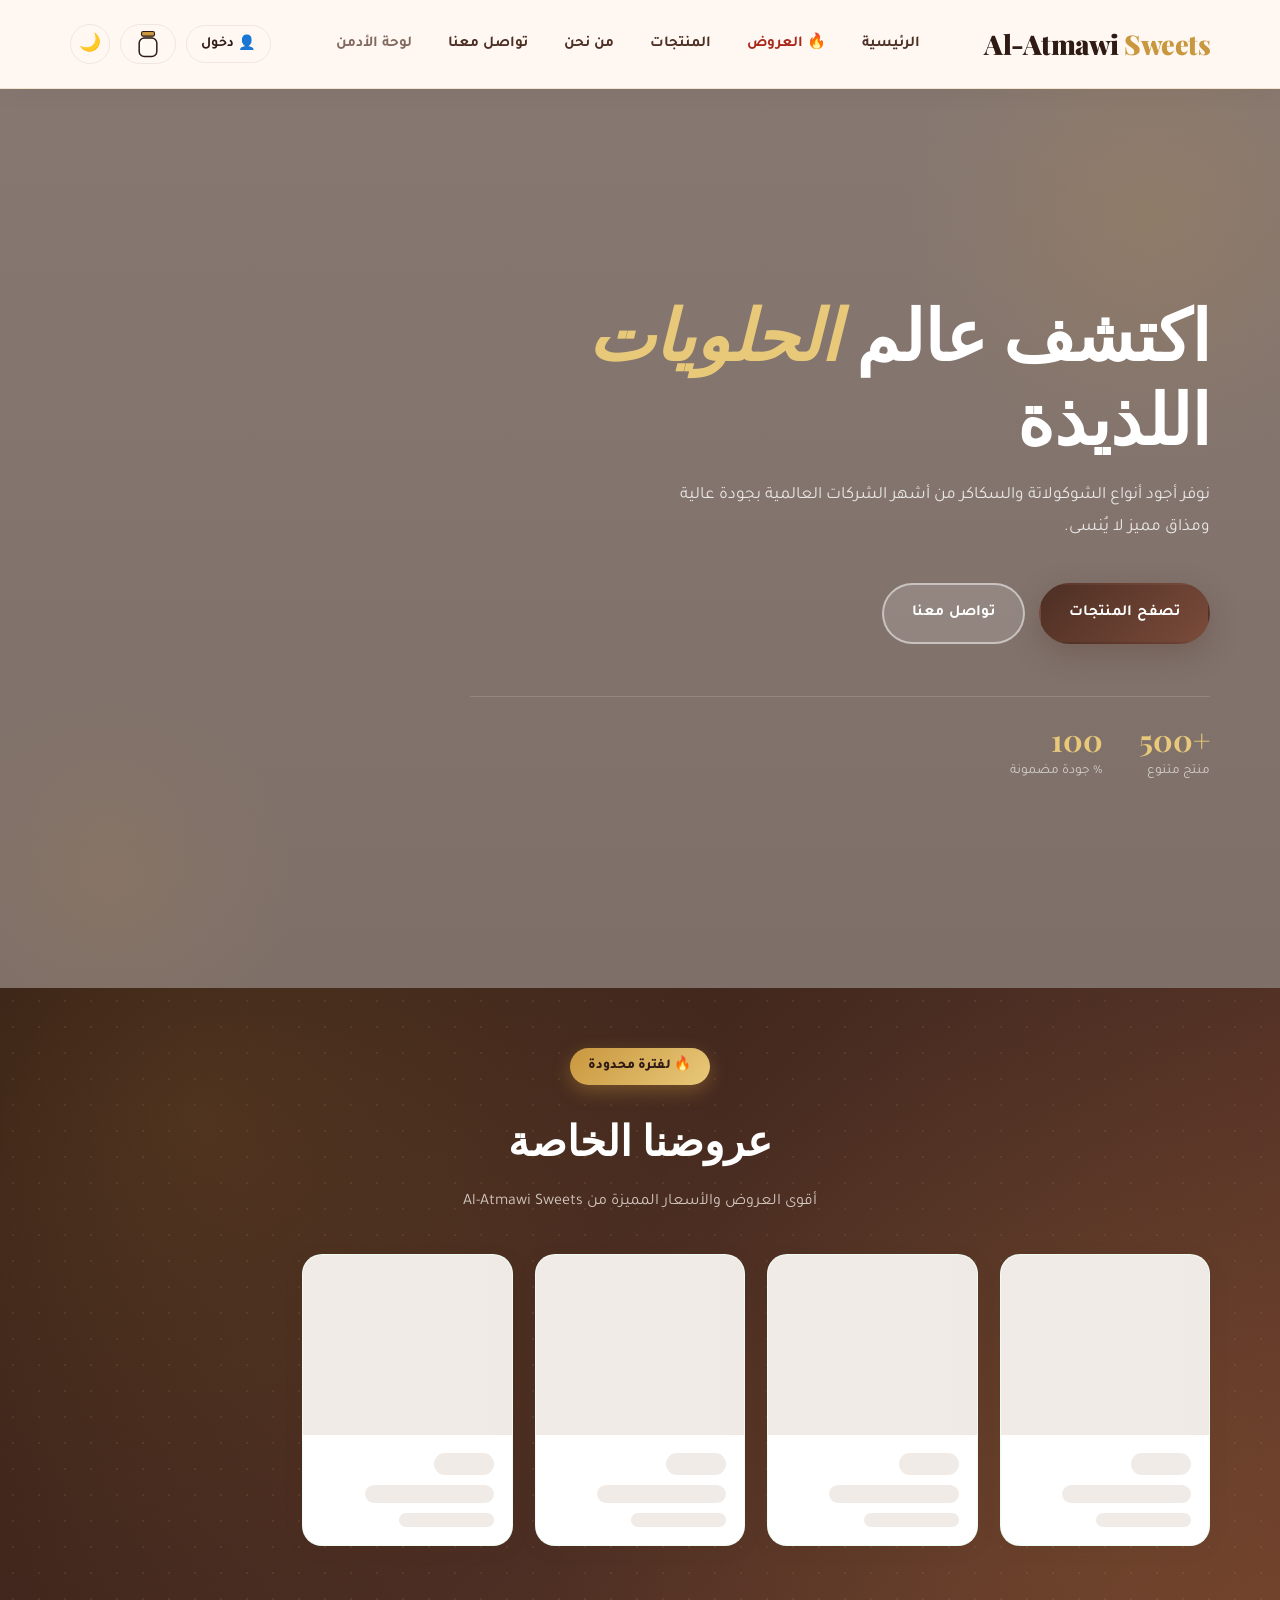
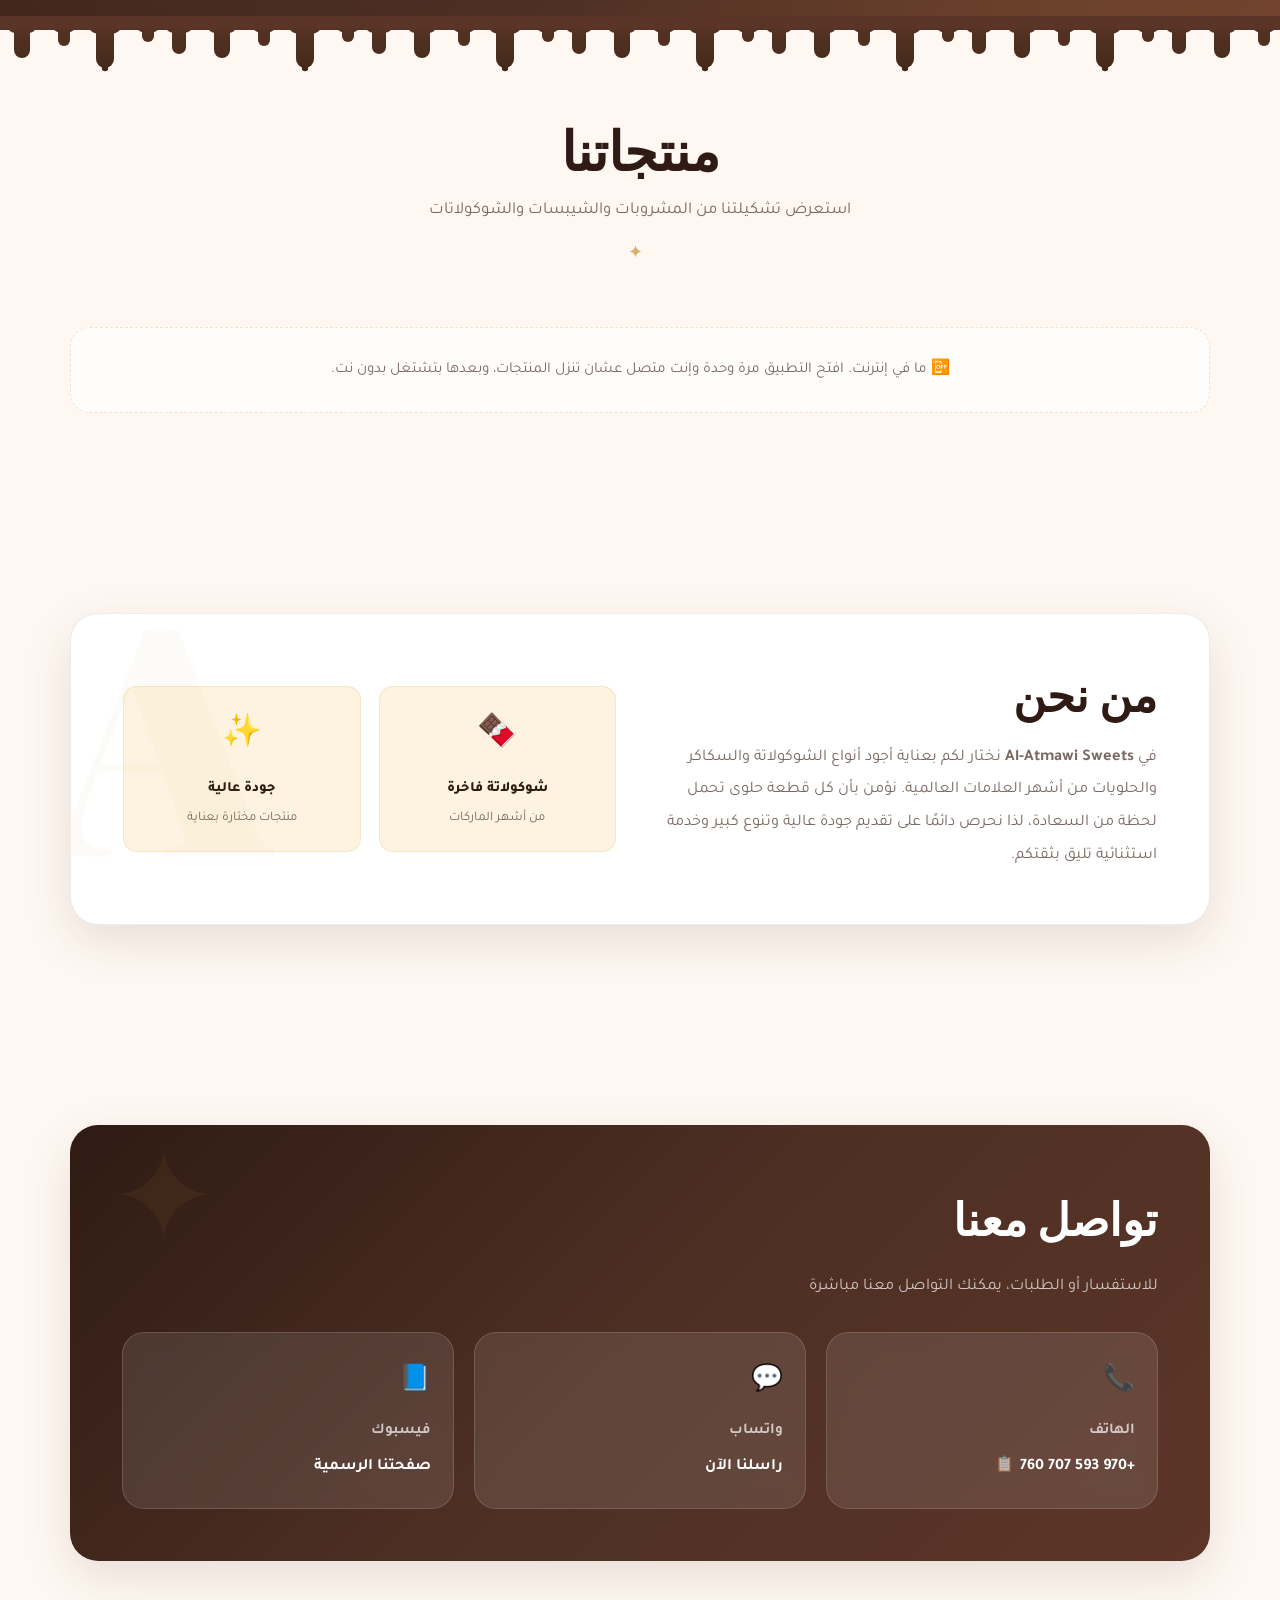
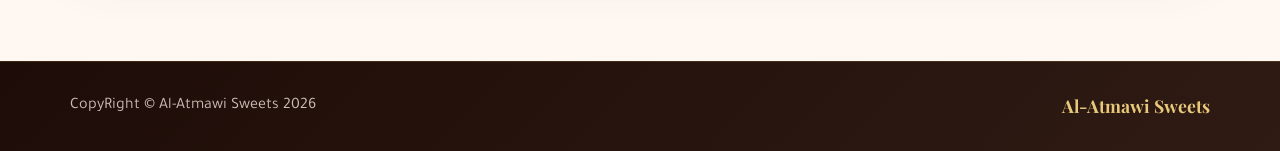
==== index.html @ da08c7e0 "Add files via upload" ====
<!DOCTYPE html>
<html lang="ar" dir="rtl">
<head>
  <meta charset="UTF-8" />
  <meta name="viewport" content="width=device-width, initial-scale=1.0" />
  <title>العتماوي للسكاكر والحلويات</title>
  <meta name="description" content="أجود أنواع الشوكولاتة والسكاكر من أشهر الشركات العالمية" />
  <meta name="theme-color" content="#2f1b14" />
  <meta name="apple-mobile-web-app-capable" content="yes" />
  <meta name="apple-mobile-web-app-status-bar-style" content="black-translucent" />
  <meta name="apple-mobile-web-app-title" content="Al-Atmawi" />

  <!-- Open Graph / Facebook / WhatsApp Preview -->
  <meta property="og:type" content="website" />
  <meta property="og:url" content="https://genereal2.github.io/Al-Atmawi/index.html" />
  <meta property="og:title" content="العتماوي للسكاكر والحلويات | Al-Atmawi Sweets" />
  <meta property="og:description" content="أجود أنواع الشوكولاتة والسكاكر والمشروبات من أشهر الشركات العالمية" />
  <meta property="og:image" content="https://genereal2.github.io/Al-Atmawi/og-image.jpg" />
  <meta property="og:image:width" content="1200" />
  <meta property="og:image:height" content="630" />
  <meta property="og:locale" content="ar_AR" />

  <!-- Twitter Card -->
  <meta name="twitter:card" content="summary_large_image" />
  <meta name="twitter:title" content="العتماوي للسكاكر والحلويات | Al-Atmawi Sweets" />
  <meta name="twitter:description" content="أجود أنواع الشوكولاتة والسكاكر والمشروبات من أشهر الشركات العالمية" />
  <meta name="twitter:image" content="https://genereal2.github.io/Al-Atmawi/og-image.jpg" />
  <link rel="manifest" href="manifest.json" />
  <link rel="apple-touch-icon" href="icon-192.svg" />
  <link rel="preconnect" href="https://fonts.googleapis.com">
  <link rel="preconnect" href="https://fonts.gstatic.com" crossorigin>
  <link rel="preconnect" href="https://firestore.googleapis.com">
  <link rel="modulepreload" href="firebase/firebase-app.js" />
  <link rel="modulepreload" href="firebase/firebase-firestore.js" />
  <link rel="modulepreload" href="firebase/firebase-auth.js" />
  <link rel="preconnect" href="https://res.cloudinary.com" crossorigin>
  <link rel="stylesheet" href="style.css?v=18" />
</head>
<body>

  <header class="topbar" id="topbar">
    <div class="container navbar">
      <a href="index.html" class="logo">Al-Atmawi <span>Sweets</span></a>
      <nav>
        <ul class="nav-links">
          <li><a href="#home">الرئيسية</a></li>
          <li><a href="#offers" class="offers-nav-link">🔥 العروض</a></li>
          <li><a href="#products">المنتجات</a></li>
          <li><a href="#about">من نحن</a></li>
          <li><a href="#contact">تواصل معنا</a></li>
          <li><a href="admin.html" class="admin-link">لوحة الأدمن</a></li>
        </ul>
      </nav>
      <div class="header-actions">
        <button id="accountBtn" class="header-icon-btn" type="button" title="حسابي">
          👤 <span id="accountBtnLabel" class="header-btn-text">دخول</span>
        </button>
        <button id="cartBtn" class="header-icon-btn cart-btn" type="button" title="السلة" aria-label="السلة">
          <svg id="candyJar" class="candy-jar" viewBox="0 0 28 32" aria-hidden="true">
            <defs><clipPath id="jarClip"><rect x="5" y="10" width="18" height="19" rx="5"/></clipPath></defs>
            <g clip-path="url(#jarClip)">
              <circle class="jar-candy" cx="8.6" cy="26.3" r="2.7" fill="#e85d75"/>
              <circle class="jar-candy" cx="14" cy="26.3" r="2.7" fill="#f2b632"/>
              <circle class="jar-candy" cx="19.4" cy="26.3" r="2.7" fill="#4fc3b6"/>
              <circle class="jar-candy" cx="8.6" cy="21.4" r="2.7" fill="#9b6ad8"/>
              <circle class="jar-candy" cx="14" cy="21.4" r="2.7" fill="#ff8a5b"/>
              <circle class="jar-candy" cx="19.4" cy="21.4" r="2.7" fill="#5ba7f2"/>
              <circle class="jar-candy" cx="11.3" cy="16.6" r="2.7" fill="#f06fb0"/>
              <circle class="jar-candy" cx="16.7" cy="16.6" r="2.7" fill="#8fce5a"/>
            </g>
            <rect class="jar-glass" x="4.5" y="9.5" width="19" height="20" rx="5.5"/>
            <path class="jar-shine" d="M8 13.5v6"/>
            <rect class="jar-neck" x="8.5" y="7" width="11" height="3" rx="1"/>
            <rect class="jar-lid" x="7" y="2.5" width="14" height="5" rx="1.8"/>
          </svg>
          <span id="cartCount" class="cart-count hidden">0</span>
        </button>
        <button id="themeToggleBtn" class="theme-toggle-btn" type="button" title="تبديل الوضع">🌙</button>
      </div>
    </div>
  </header>

  <!-- ===== Hero ===== -->
  <section class="hero" id="home">
    <div class="container">
      <div class="hero-content">
        <h1>اكتشف عالم <em>الحلويات</em><br>اللذيذة</h1>
        <p>نوفر أجود أنواع الشوكولاتة والسكاكر من أشهر الشركات العالمية بجودة عالية ومذاق مميز لا يُنسى.</p>

        <div class="hero-buttons">
          <a href="#products" class="btn btn-primary">تصفح المنتجات</a>
          <a href="#contact" class="btn btn-secondary">تواصل معنا</a>
        </div>

        <div class="hero-stats">
          <div class="hero-stat">
            <strong data-target="500">0</strong>
            <span>منتج متنوع</span>
          </div>
          <div class="hero-stat">
            <strong data-target="100">0</strong>
            <span>% جودة مضمونة</span>
          </div>
        </div>
      </div>
    </div>
  </section>

  <div class="choco-drip choco-drip-hero" aria-hidden="true"></div>

  <!-- ===== Offers ===== -->
  <section class="offers-section hidden" id="offers">
    <div class="container">
      <div class="offers-header">
        <span class="offers-badge">🔥 لفترة محدودة</span>
        <h2>عروضنا الخاصة</h2>
        <p>أقوى العروض والأسعار المميزة من Al-Atmawi Sweets</p>
      </div>
      <div id="offersGrid" class="offers-grid"></div>
    </div>
  </section>

  <div class="choco-drip choco-drip-offers" aria-hidden="true"></div>

  <!-- ===== Products ===== -->
  <section class="section" id="products">
    <div class="container">
      <div class="section-header">
        <h2>منتجاتنا</h2>
        <p>استعرض تشكيلتنا من المشروبات والشيبسات والشوكولاتات</p>
      </div>
      <div id="productsCategories"></div>
    </div>
  </section>


  <!-- ===== About ===== -->
  <section class="section" id="about">
    <div class="container">
      <div class="about-box">
        <div class="about-text">
          <h2>من نحن</h2>
          <p>في <strong>Al-Atmawi Sweets</strong> نختار لكم بعناية أجود أنواع الشوكولاتة والسكاكر والحلويات من أشهر العلامات العالمية. نؤمن بأن كل قطعة حلوى تحمل لحظة من السعادة، لذا نحرص دائمًا على تقديم جودة عالية وتنوع كبير وخدمة استثنائية تليق بثقتكم.</p>
        </div>
        <div class="about-features">
          <div class="about-feature">
            <span class="about-feature-icon">🍫</span>
            <h4>شوكولاتة فاخرة</h4>
            <p>من أشهر الماركات</p>
          </div>
          <div class="about-feature">
            <span class="about-feature-icon">✨</span>
            <h4>جودة عالية</h4>
            <p>منتجات مختارة بعناية</p>
          </div>
        </div>
      </div>
    </div>
  </section>

  <!-- ===== Contact ===== -->
  <section class="section" id="contact">
    <div class="container">
      <div class="contact-box">
        <h2>تواصل معنا</h2>
        <p>للاستفسار أو الطلبات، يمكنك التواصل معنا مباشرة</p>
        <div class="contact-grid">
          <div class="contact-card">
            <span class="contact-card-icon">📞</span>
            <h3>الهاتف</h3>
            <p><a href="tel:+970593707760">+970 593 707 760</a> <button id="copyPhoneBtn" class="copy-phone-btn" type="button" title="نسخ الرقم">📋</button></p>
          </div>
          <div class="contact-card">
            <span class="contact-card-icon">💬</span>
            <h3>واتساب</h3>
            <p><a href="https://wa.me/970593707760" target="_blank">راسلنا الآن</a></p>
          </div>
          <div class="contact-card">
            <span class="contact-card-icon">📘</span>
            <h3>فيسبوك</h3>
            <p><a href="https://www.facebook.com/Atmawe" target="_blank">صفحتنا الرسمية</a></p>
          </div>
        </div>
      </div>
    </div>
  </section>

  <footer>
    <div class="container footer-content">
      <div class="footer-logo">Al-Atmawi Sweets</div>
      <p>CopyRight © Al-Atmawi Sweets 2026</p>
    </div>
  </footer>

  <!-- Adding-to-order Banner -->
  <div id="editOrderBanner" class="edit-order-banner hidden">
    <span id="editOrderBannerText">✏️ اختر المنتجات يلي بدك تضيفها لطلبك</span>
    <button id="backToEditOrderBtn" type="button">رجوع للطلب ←</button>
  </div>

  <!-- Offline / pending orders status -->
  <div id="offlineStatusBar" class="offline-status-bar hidden" role="status" aria-live="polite">
    <span id="offlineStatusText"></span>
  </div>

  <!-- Private Pricing Banner -->
  <div id="privateBanner" class="private-banner hidden">
    <span id="privateBannerText">🔒 أنت تشاهد الأسعار الخاصة</span>
    <button id="privateLogoutBtn" type="button">تسجيل خروج</button>
  </div>

  <!-- Customer Account Modal -->
  <div class="modal-overlay" id="accountModal">
    <div class="modal-box" style="max-width:420px">
      <button class="modal-close" id="accountModalCloseBtn" type="button">✕</button>
      <div class="modal-info" style="padding:36px 32px">

        <div id="customerAuthViews">
          <div id="customerLoginView">
            <h3 style="margin-bottom:20px">تسجيل الدخول</h3>
            <form id="customerLoginForm" class="admin-form single-column">
              <div class="form-group">
                <label for="customerLoginEmail">البريد الإلكتروني</label>
                <input type="email" id="customerLoginEmail" required placeholder="example@email.com" />
              </div>
              <div class="form-group">
                <label for="customerLoginPassword">كلمة المرور</label>
                <input type="password" id="customerLoginPassword" required placeholder="••••••••" />
              </div>
              <p id="customerLoginError" class="error-message hidden"></p>
              <button type="submit" class="btn btn-primary full-btn">تسجيل الدخول</button>
            </form>
            <p class="admin-note" style="margin-top:16px;text-align:center">
              ما عندك حساب؟ <button type="button" id="showSignupBtn" class="link-btn">أنشئ حساب جديد</button>
            </p>
          </div>

          <div id="customerSignupView" class="hidden">
            <h3 style="margin-bottom:20px">إنشاء حساب جديد</h3>
            <form id="customerSignupForm" class="admin-form single-column">
              <div class="form-group">
                <label for="customerSignupName">اسمك</label>
                <input type="text" id="customerSignupName" required placeholder="اكتب اسمك الكامل" />
              </div>
              <div class="form-group">
                <label for="customerSignupEmail">البريد الإلكتروني</label>
                <input type="email" id="customerSignupEmail" required placeholder="example@email.com" />
              </div>
              <div class="form-group">
                <label for="customerSignupPhone">رقم الواتساب للتواصل</label>
                <input type="tel" id="customerSignupPhone" inputmode="tel" required placeholder="9705xxxxxxx (أرقام فقط)" />
              </div>
              <div class="form-group">
                <label for="customerSignupRegion">منطقتك</label>
                <select id="customerSignupRegion" required>
                  <option value="">اختر المنطقة</option>
                  <option value="west_bank">الضفة الغربية — توصيل 20₪ للطرد</option>
                  <option value="jerusalem">القدس — توصيل 30₪ للطرد</option>
                  <option value="inside">الداخل — توصيل 70₪ للطرد</option>
                </select>
                <p class="admin-note" style="margin-top:8px">
                  ملاحظة: الطرد الواحد يحتوي على 20-15 علبة شوكولاتة أو سكاكر مشكلة.
                </p>
              </div>
              <div class="form-group">
                <label for="customerSignupPassword">كلمة المرور</label>
                <input type="password" id="customerSignupPassword" required placeholder="6 أحرف على الأقل" />
              </div>
              <p id="customerSignupError" class="error-message hidden"></p>
              <button type="submit" class="btn btn-primary full-btn">إنشاء الحساب</button>
            </form>
            <p class="admin-note" style="margin-top:16px;text-align:center">
              عندك حساب أصلًا؟ <button type="button" id="showLoginBtn" class="link-btn">سجل الدخول</button>
            </p>
          </div>
        </div>

        <div id="customerAccountView" class="hidden" style="text-align:center">
          <div style="font-size:2.5rem;margin-bottom:10px">👤</div>
          <h3 id="customerAccountName" style="margin-bottom:6px"></h3>
          <p class="admin-note" id="customerAccountEmail" style="margin-bottom:20px"></p>
          <div class="form-group" style="text-align:right">
            <label for="customerAccountNameInput">اسمك</label>
            <input type="text" id="customerAccountNameInput" placeholder="اكتب اسمك الكامل" />
          </div>
          <div class="form-group" style="text-align:right">
            <label for="customerAccountPhone">رقم الواتساب للتواصل</label>
            <input type="tel" id="customerAccountPhone" inputmode="tel" placeholder="9705xxxxxxx (أرقام فقط)" />
          </div>
          <div class="form-group" style="text-align:right">
            <label for="customerAccountRegion">منطقتك</label>
            <select id="customerAccountRegion">
              <option value="">اختر المنطقة</option>
              <option value="west_bank">الضفة الغربية — توصيل 20₪ للطرد</option>
              <option value="jerusalem">القدس — توصيل 30₪ للطرد</option>
              <option value="inside">الداخل — توصيل 70₪ للطرد</option>
            </select>
            <p class="admin-note" style="margin-top:8px">
              ملاحظة: الطرد الواحد يحتوي على 20-15 علبة شوكولاتة أو سكاكر مشكلة.
            </p>
          </div>
          <p id="customerPhoneMessage" class="error-message hidden"></p>
          <button id="saveCustomerPhoneBtn" class="btn btn-outline full-btn" type="button" style="margin-bottom:12px">حفظ البيانات</button>
          <button id="viewMyOrdersBtn" class="btn btn-outline full-btn" type="button" style="margin-bottom:12px">📦 طلباتي السابقة</button>
          <button id="customerLogoutBtn" class="btn btn-light full-btn" type="button">تسجيل خروج</button>

          <!-- حذف الحساب (مطلوب من Google Play) -->
          <button id="deleteAccountBtn" class="link-btn delete-account-link" type="button">🗑️ حذف حسابي نهائيًا</button>
          <div id="deleteAccountBox" class="delete-account-box hidden" style="text-align:right">
            <h4>حذف الحساب نهائيًا</h4>
            <p>رح ينمسح حساب الدخول تبعك، واسمك، ورقم الواتساب، ومنطقتك، وفئة الأسعار. هالخطوة ما بترجع.</p>
            <p>الطلبات اللي بعثتها قبل بتضل محفوظة عندنا لأغراض المحاسبة. إذا بدك نمسحها كمان، راسلنا على الواتساب.</p>
            <div class="form-group">
              <label for="deleteAccountPassword">اكتب كلمة المرور للتأكيد</label>
              <input type="password" id="deleteAccountPassword" placeholder="••••••••" autocomplete="current-password" />
            </div>
            <p id="deleteAccountError" class="error-message hidden"></p>
            <button id="confirmDeleteAccountBtn" class="btn full-btn delete-account-confirm" type="button">نعم، احذف حسابي</button>
            <button id="cancelDeleteAccountBtn" class="btn btn-light full-btn" type="button" style="margin-top:10px">تراجع</button>
          </div>
        </div>

      </div>
    </div>
  </div>

  <!-- Cart Modal -->
  <div class="modal-overlay" id="cartModal">
    <div class="modal-box receipt-box" style="max-width:460px">
      <button class="modal-close" id="cartModalCloseBtn" type="button">✕</button>
      <div class="modal-info receipt-paper">
        <div class="receipt-head">
          <div class="receipt-logo">Al-Atmawi <span>Sweets</span></div>
          <div class="receipt-sub">العتماوي للسكاكر والحلويات</div>
          <div class="receipt-meta">
            <span>فاتورة طلب</span>
            <span id="receiptDate"></span>
          </div>
        </div>
        <div id="cartItemsList" class="cart-items-list"></div>
        <div id="cartEmptyMessage" class="empty-message hidden">السلة فارغة</div>
        <div id="cartSubtotalRow" class="cart-total-row hidden">
          <span>المبلغ المطلوب (غير شامل التوصيل)</span>
          <strong id="cartSubtotalAmount">0</strong>
        </div>
        <div id="cartDeliveryRow" class="cart-total-row cart-delivery-row hidden">
          <span id="cartDeliveryLabel">سعر التوصيل</span>
          <strong id="cartDeliveryAmount">0</strong>
        </div>
        <p id="cartParcelNote" class="admin-note hidden" style="margin-top:8px">
          ملاحظة: الطرد الواحد يحتوي على 20-15 علبة شوكولاتة أو سكاكر مشكلة.
        </p>
        <button id="submitOrderBtn" class="btn btn-primary full-btn" type="button" style="margin-top:20px">إرسال الطلب</button>
        <p id="cartMessage" class="error-message hidden" style="margin-top:12px"></p>
        <div class="receipt-footer" aria-hidden="true">
          <div class="receipt-barcode"></div>
          <p class="receipt-thanks">شكرًا لاختياركم العتماوي ✦</p>
        </div>
      </div>
    </div>
  </div>

  <!-- Order Success Modal -->
  <div class="modal-overlay" id="orderSuccessModal">
    <div class="modal-box order-success-box">
      <div class="modal-info" style="padding:28px 28px 30px;text-align:center">
        <svg id="orderSuccessAnim" class="order-box-anim" viewBox="0 0 240 200" aria-hidden="true">
          <defs>
            <linearGradient id="kraftBody" x1="0" y1="0" x2="0" y2="1">
              <stop offset="0" stop-color="#b8894f"/>
              <stop offset="1" stop-color="#9a6d3a"/>
            </linearGradient>
          </defs>
          <ellipse cx="120" cy="180" rx="72" ry="8" fill="rgba(0,0,0,0.12)"/>
          <g class="ob-candies">
            <circle class="ob-candy c1" cx="98" cy="118" r="9" fill="#e85d75"/>
            <circle class="ob-candy c2" cx="122" cy="122" r="10" fill="#f2b632"/>
            <circle class="ob-candy c3" cx="145" cy="118" r="9" fill="#4fc3b6"/>
          </g>
          <rect class="ob-body" x="62" y="96" width="116" height="80" rx="6" fill="url(#kraftBody)"/>
          <rect class="ob-ribbon-h" x="62" y="128" width="116" height="14" fill="#b0302a"/>
          <g class="ob-lid">
            <rect x="56" y="80" width="128" height="22" rx="5" fill="#8a5f31"/>
            <rect x="56" y="96" width="128" height="6" fill="rgba(0,0,0,0.12)"/>
          </g>
          <rect class="ob-ribbon-v" x="113" y="80" width="14" height="96" fill="#c4372f"/>
          <g class="ob-bow">
            <ellipse cx="104" cy="74" rx="16" ry="10" fill="#c4372f" transform="rotate(-18 104 74)"/>
            <ellipse cx="136" cy="74" rx="16" ry="10" fill="#c4372f" transform="rotate(18 136 74)"/>
            <circle cx="120" cy="78" r="7" fill="#9e2520"/>
          </g>
          <g class="ob-sparkles" fill="#e8c97a">
            <path d="M44 60l3 7 7 3-7 3-3 7-3-7-7-3 7-3z"/>
            <path d="M196 52l2.5 5.5 5.5 2.5-5.5 2.5-2.5 5.5-2.5-5.5-5.5-2.5 5.5-2.5z"/>
            <path d="M190 120l2 4 4 2-4 2-2 4-2-4-4-2 4-2z"/>
          </g>
        </svg>
        <h3 class="order-success-title" id="orderSuccessTitle">تم إرسال طلبك 🎉</h3>
        <p class="order-success-number">رقم الطلب: <strong id="orderSuccessNumber"></strong></p>
        <p id="orderSuccessSummary" class="order-success-summary"></p>
        <p class="admin-note" id="orderSuccessNote" style="margin-bottom:18px">رح نتواصل معك على الواتساب لتأكيد الطلب والتوصيل.</p>
        <button id="orderSuccessOkBtn" class="btn btn-primary full-btn" type="button">تمام</button>
      </div>
    </div>
  </div>

  <!-- My Orders Modal -->
  <div class="modal-overlay" id="myOrdersModal">
    <div class="modal-box" style="max-width:500px">
      <button class="modal-close" id="myOrdersCloseBtn" type="button">✕</button>
      <div class="modal-info" style="padding:32px 28px">
        <h3 style="margin-bottom:20px">📦 طلباتي السابقة</h3>
        <div id="myOrdersList" class="my-orders-list"></div>
        <div id="myOrdersEmpty" class="empty-message hidden">ما في طلبات سابقة لسا</div>
      </div>
    </div>
  </div>

  <!-- Edit Order Modal -->
  <div class="modal-overlay" id="editOrderModal">
    <div class="modal-box" style="max-width:480px">
      <button class="modal-close" id="editOrderCloseBtn" type="button">✕</button>
      <div class="modal-info" style="padding:32px 28px">
        <h3 style="margin-bottom:8px">✏️ تعديل الطلب</h3>
        <p class="admin-note" style="margin-bottom:20px">تقدر تزيد أو تنقص الكمية، تحذف منتج، أو تضيف منتجات جديدة. التعديل متاح بس لما تكون حالة الطلب "جديد".</p>
        <div id="editOrderItemsList" class="cart-items-list"></div>

        <button id="editOrderAddProductsBtn" class="btn btn-outline full-btn" type="button" style="margin-top:16px">➕ إضافة منتجات من القائمة</button>
        <div id="editOrderEmpty" class="empty-message hidden">لازم يضل منتج واحد عالأقل بالطلب</div>
        <div id="editOrderSubtotalRow" class="cart-total-row hidden">
          <span>المبلغ المطلوب (غير شامل التوصيل)</span>
          <strong id="editOrderSubtotalAmount">0</strong>
        </div>
        <p id="editOrderMessage" class="error-message hidden" style="margin-top:12px"></p>
        <button id="saveEditOrderBtn" class="btn btn-primary full-btn" type="button" style="margin-top:16px">حفظ التعديلات</button>
        <button id="cancelOrderBtn" class="btn btn-light full-btn" type="button" style="margin-top:10px;color:#a8281a">🗑️ إلغاء الطلب بالكامل</button>
      </div>
    </div>
  </div>

  <!-- Modal -->
  <div class="modal-overlay" id="productModal">
    <div class="modal-box">
      <button class="modal-close" id="modalCloseBtn" type="button">✕</button>
      <div class="modal-image-wrap">
        <img id="modalImg" src="" alt="" />
      </div>
      <div class="modal-info">
        <div id="modalBadge" class="modal-badge"></div>
        <h3 id="modalName"></h3>
        <p id="modalDesc" style="display:none"></p>
        <button id="modalShareBtn" class="modal-share-btn" type="button">🔗 مشاركة المنتج</button>
      </div>
    </div>
  </div>

  <div id="toastMsg" class="toast-msg"></div>

  <script type="module" src="script.js?v=38"></script>
  <script>
    /* Animated Counters */
    function animateCounter(el, target) {
      let startTime = null;
      const duration = 2000;
      function step(timestamp) {
        if (!startTime) startTime = timestamp;
        const progress = Math.min((timestamp - startTime) / duration, 1);
        const ease = 1 - Math.pow(1 - progress, 4);
        const current = Math.floor(ease * target);
        el.textContent = (target === 100 ? "" : "+") + current;
        if (progress < 1) requestAnimationFrame(step);
        else el.textContent = (target === 100 ? "" : "+") + target;
      }
      requestAnimationFrame(step);
    }

    const counterObserver = new IntersectionObserver((entries) => {
      entries.forEach(entry => {
        if (entry.isIntersecting) {
          entry.target.querySelectorAll("[data-target]").forEach(el => {
            animateCounter(el, parseInt(el.dataset.target));
          });
          counterObserver.unobserve(entry.target);
        }
      });
    }, { threshold: 0.6 });

    const heroStats = document.querySelector(".hero-stats");
    if (heroStats) counterObserver.observe(heroStats);

    /* Service Worker */
    // جوا التطبيق (Capacitor) الملفات أصلًا على الجهاز، فما في داعي لـ Service Worker
    const isNativeApp = !!(window.Capacitor && typeof window.Capacitor.isNativePlatform === "function" && window.Capacitor.isNativePlatform());
    if ("serviceWorker" in navigator && !isNativeApp) {
      window.addEventListener("load", () => {
        navigator.serviceWorker.register("./service-worker.js").catch(() => {});
      });
    }

    /* ① Dark / Light Mode */
    const themeBtn = document.getElementById("themeToggleBtn");
    const savedTheme = localStorage.getItem("al-atmawi-theme") || "light";
    function applyTheme(t) {
      document.documentElement.setAttribute("data-theme", t);
      themeBtn.textContent = t === "dark" ? "☀️" : "🌙";
      localStorage.setItem("al-atmawi-theme", t);
    }
    applyTheme(savedTheme);
    themeBtn.addEventListener("click", () => {
      applyTheme(document.documentElement.getAttribute("data-theme") === "dark" ? "light" : "dark");
    });

    /* ② Copy Phone */
    function showToast(msg) {
      const t = document.getElementById("toastMsg");
      t.textContent = msg;
      t.classList.add("show");
      setTimeout(() => t.classList.remove("show"), 2500);
    }
    document.getElementById("copyPhoneBtn").addEventListener("click", function() {
      navigator.clipboard.writeText("+970593707760").then(() => {
        showToast("✅ تم نسخ الرقم!");
        this.textContent = "✅";
        setTimeout(() => this.textContent = "📋", 2000);
      }).catch(() => showToast("❌ فشل النسخ"));
    });

    /* ③ Share Product */
    document.getElementById("modalShareBtn").addEventListener("click", function() {
      const name = document.getElementById("modalName").textContent;
      const badge = document.getElementById("modalBadge").textContent;
      const text = name + (badge ? " — " + badge : "") + "\nمن Al-Atmawi Sweets 🍫";
      const shareUrl = location.href; // الرابط الحين فيه ?product=ID تلقائياً
      if (navigator.share) {
        navigator.share({ title: name, text: text, url: shareUrl });
      } else {
        navigator.clipboard.writeText(text + "\n" + shareUrl).then(() => {
          showToast("✅ تم نسخ رابط المنتج!");
          this.textContent = "✅ تم النسخ";
          setTimeout(() => this.textContent = "🔗 مشاركة المنتج", 2000);
        });
      }
    });
  </script>
</body>
</html>
---- style.css ----
@import url('https://fonts.googleapis.com/css2?family=Playfair+Display:wght@700;900&family=Tajawal:wght@400;500;700;800&display=swap');

:root {
  --choco: #4e2f24;
  --choco-dark: #2f1b14;
  --choco-mid: #6b3c2c;
  --gold: #c9973e;
  --gold-light: #e8c97a;
  --gold-pale: #fdf3e0;
  --cream: #fff8f2;
  --white: #ffffff;
  --text: #3a2a24;
  --muted: #7b6a63;
  --danger: #bb2d3b;
  --success: #2b8a3e;
  --info: #e8f0ff;
  --light: #f8f4f1;
  --border: rgba(78,47,36,0.09);
  --shadow: 0 16px 48px rgba(78,47,36,0.13);
  --shadow-sm: 0 4px 20px rgba(78,47,36,0.08);
  --shadow-gold: 0 8px 32px rgba(201,151,62,0.22);
  --radius-lg: 28px;
  --radius-md: 20px;
  --radius-sm: 14px;
  --transition: 0.35s cubic-bezier(0.4,0,0.2,1);
}

*, *::before, *::after { margin:0; padding:0; box-sizing:border-box; }
html { scroll-behavior: smooth; }
body {
  font-family: 'Tajawal', 'Tahoma', sans-serif;
  background: var(--cream);
  color: var(--text);
  line-height: 1.85;
  overflow-x: hidden;
  padding-top: 88px;
}
button, input, textarea, select { font-family: inherit; }
img { max-width:100%; display:block; }
a { text-decoration:none; color:inherit; }
ul { list-style:none; }
.hidden { display:none !important; }
.container { width: min(1140px,92%); margin:auto; }
.section { padding: 100px 0; position:relative; }

/* Section Header */
.section-header { text-align:center; margin-bottom:54px; }
.section-header h2 {
  font-family: 'Playfair Display', serif;
  font-size: clamp(2.2rem,4.5vw,3.4rem);
  color: var(--choco-dark);
  margin-bottom: 14px;
  line-height: 1.2;
}
.section-header h2 em { font-style:italic; color:var(--gold); }
.section-header p { color:var(--muted); max-width:600px; margin:auto; font-size:1.05rem; }
.section-header::after {
  content:"✦";
  display:block;
  color:var(--gold);
  font-size:1.1rem;
  margin-top:14px;
  letter-spacing:10px;
  opacity:0.75;
}

/* Buttons */
.btn {
  display:inline-block;
  padding:14px 28px;
  border-radius:999px;
  font-weight:700;
  font-size:0.97rem;
  transition:var(--transition);
  border:2px solid transparent;
  text-align:center;
  cursor:pointer;
  letter-spacing:0.3px;
}
.btn:hover { transform:translateY(-3px); }
.btn-primary {
  background:linear-gradient(135deg,#4e2f24,#7a4b3a);
  color:var(--white);
  box-shadow:0 10px 30px rgba(78,47,36,0.28);
}
.btn-primary:hover { box-shadow:0 16px 40px rgba(78,47,36,0.36); }
.btn-secondary {
  background:rgba(255,255,255,0.14);
  color:var(--white);
  border-color:rgba(255,255,255,0.5);
  backdrop-filter:blur(8px);
}
.btn-secondary:hover { background:rgba(255,255,255,0.24); }
.btn-outline { border-color:var(--gold); color:var(--choco); background:transparent; }
.btn-outline:hover { background:var(--gold); color:var(--white); }
.btn-light { background:#f6efea; color:var(--choco); border-color:#eadcd2; }
.btn-brand {
  background:transparent;
  color:var(--choco);
  border:1.5px solid rgba(78,47,36,0.2);
  padding:9px 20px;
  font-size:0.88rem;
  font-weight:700;
  border-radius:999px;
  width:100%;
}
.btn-brand:hover {
  background:linear-gradient(135deg,var(--choco),var(--choco-mid));
  color:#fff;
  border-color:transparent;
  box-shadow:var(--shadow-gold);
  transform:translateY(-2px);
}
.full-btn { width:100%; }

/* Topbar */
.topbar {
  position:fixed;
  top:0; left:0;
  width:100%;
  z-index:9999;
  background:rgba(255,248,242,0.96);
  backdrop-filter:blur(18px);
  -webkit-backdrop-filter:blur(18px);
  border-bottom:1px solid rgba(201,151,62,0.18);
  box-shadow:0 1px 24px rgba(78,47,36,0.07);
}
.navbar {
  min-height:88px;
  display:flex;
  align-items:center;
  justify-content:space-between;
  gap:20px;
  padding:14px 0;
}
.logo {
  font-family:'Playfair Display',serif;
  font-size:1.7rem;
  font-weight:900;
  color:var(--choco-dark);
  white-space:nowrap;
  letter-spacing:-0.5px;
}
.logo span { color:var(--gold); }

.admin-navbar { min-height:88px; }
.admin-nav { display:flex; align-items:center; }
.admin-back-btn {
  display:inline-flex;
  align-items:center;
  justify-content:center;
  padding:11px 22px;
  border-radius:999px;
  background:linear-gradient(135deg,var(--choco),#7a4b3a);
  color:#fff !important;
  font-weight:700;
  box-shadow:0 8px 24px rgba(78,47,36,0.22);
  transition:var(--transition);
  white-space:nowrap;
}
.admin-back-btn:hover { transform:translateY(-2px); box-shadow:0 12px 32px rgba(78,47,36,0.32); }
.nav-links { display:flex; align-items:center; gap:4px; flex-wrap:wrap; }
.nav-links a {
  padding:9px 16px;
  border-radius:999px;
  color:var(--choco);
  font-weight:700;
  font-size:0.95rem;
  transition:var(--transition);
  display:inline-block;
}
.nav-links a:hover { background:var(--gold-pale); color:var(--choco-dark); }
.offers-nav-link { color:#a8281a !important; font-weight:800; }
.offers-nav-link:hover { background:#fdeae7 !important; }
.admin-link { opacity:0.7; font-size:0.88rem; }

/* Hero */
.hero {
  min-height:100vh;
  display:flex;
  align-items:center;
  position:relative;
  overflow:hidden;
  background:
    linear-gradient(rgba(47,27,20,0.58),rgba(47,27,20,0.62)),
    url("https://media.discordapp.net/attachments/1283432443516424263/1488483822587875328/11.png?ex=69ccf215&is=69cba095&hm=b5a3c968173f4ea27c83eff046983c4b8af635eb4a42411f00185166a09327e6&=&format=webp&quality=lossless&width=1392&height=928") center/cover no-repeat;
}
.hero::before {
  content:"";
  position:absolute;
  width:500px; height:500px;
  border-radius:50%;
  background:radial-gradient(circle,rgba(201,151,62,0.15) 0%,transparent 70%);
  top:-120px; right:-120px;
  pointer-events:none;
}
.hero::after {
  content:"";
  position:absolute;
  width:380px; height:380px;
  border-radius:50%;
  background:radial-gradient(circle,rgba(201,151,62,0.1) 0%,transparent 70%);
  bottom:-80px; left:-80px;
  pointer-events:none;
}
.hero-content {
  position:relative;
  z-index:2;
  max-width:740px;
  color:var(--white);
  animation:fadeUp 0.9s ease both;
}
@keyframes fadeUp {
  from { opacity:0; transform:translateY(32px); }
  to   { opacity:1; transform:translateY(0); }
}
.hero-eyebrow {
  display:inline-flex;
  align-items:center;
  gap:8px;
  padding:8px 18px;
  border-radius:999px;
  background:rgba(35, 226, 10, 0.22);
  border:1px solid rgba(201,151,62,0.4);
  margin-bottom:24px;
  font-size:0.9rem;
  font-weight:700;
  color:var(--gold-light);
  letter-spacing:0.5px;
}
.hero-eyebrow::before { content:"✦"; font-size:0.7rem; }
.hero h1 {
  font-family:'Playfair Display',serif;
  font-size:clamp(2.4rem,5.5vw,4.6rem);
  line-height:1.18;
  margin-bottom:22px;
  font-weight:900;
}
.hero h1 em { font-style:italic; color:var(--gold-light); }
.hero p {
  font-size:1.08rem;
  color:rgba(255,255,255,0.82);
  max-width:560px;
  margin-bottom:38px;
  line-height:1.9;
}
.hero-buttons { display:flex; gap:14px; flex-wrap:wrap; }
.hero-stats {
  display:flex;
  gap:36px;
  margin-top:52px;
  border-top:1px solid rgba(255,255,255,0.15);
  padding-top:28px;
}
.hero-stat { display:flex; flex-direction:column; }
.hero-stat strong {
  font-family:'Playfair Display',serif;
  font-size:1.9rem;
  color:var(--gold-light);
  line-height:1;
}
.hero-stat span { font-size:0.85rem; color:rgba(255,255,255,0.65); margin-top:4px; }

/* Brands */
.brands {
  background:linear-gradient(180deg,#fff8f2,#fff3ea);
  position:relative;
}
.brands::before {
  content:"";
  position:absolute;
  top:0; left:0; right:0;
  height:2px;
  background:linear-gradient(90deg,transparent,var(--gold),transparent);
}
.cards-grid {
  display:grid;
  grid-template-columns:repeat(auto-fit,minmax(220px,290px));
  justify-content:center;
  gap:28px;
}
.card {
  width:100%;
  max-width:290px;
  margin:0 auto;
  background:var(--white);
  border-radius:var(--radius-lg);
  box-shadow:var(--shadow-sm);
  border:1px solid rgba(201,151,62,0.1);
  overflow:hidden;
  transition:var(--transition);
  display:flex;
  flex-direction:column;
  height:100%;
}
.card:hover {
  transform:translateY(-10px);
  box-shadow:0 28px 56px rgba(78,47,36,0.16);
  border-color:rgba(201,151,62,0.3);
}
.card-image {
  width:100%;
  aspect-ratio:1/1;
  background:linear-gradient(145deg,#fffaf6,#fff8f2);
  overflow:hidden;
  display:flex;
  align-items:center;
  justify-content:center;
  padding:24px;
}
.card-image img {
  width:auto; height:auto;
  max-width:clamp(110px,55%,170px);
  max-height:clamp(70px,45%,130px);
  object-fit:contain;
  transition:transform 0.4s ease;
}
.card:hover .card-image img { transform:scale(1.06); }
.card-body {
  padding:20px;
  display:flex;
  flex-direction:column;
  flex:1;
  border-top:1px solid rgba(201,151,62,0.1);
}
.card-body h3 { color:var(--choco-dark); font-size:1.05rem; font-weight:800; margin-bottom:14px; }
.card-actions { margin-top:auto; }

/* Products */
.products-grid {
  display:grid;
  grid-template-columns:repeat(auto-fill,minmax(200px,1fr));
  gap:22px;
}
.filters-bar {
  display:flex;
  flex-wrap:wrap;
  justify-content:center;
  gap:10px;
  margin-bottom:36px;
}
.filter-btn {
  border:1.5px solid rgba(78,47,36,0.12);
  background:var(--white);
  color:var(--choco);
  padding:10px 22px;
  border-radius:999px;
  font-weight:700;
  cursor:pointer;
  transition:var(--transition);
  font-size:0.95rem;
}
.filter-btn:hover,.filter-btn.active {
  background:linear-gradient(135deg,var(--choco),var(--choco-mid));
  color:#fff;
  border-color:transparent;
  box-shadow:0 6px 20px rgba(78,47,36,0.2);
}
.product-card {
  background:var(--white);
  border-radius:var(--radius-md);
  box-shadow:var(--shadow-sm);
  border:1px solid rgba(62, 201, 80, 0.08);
  overflow:hidden;
  transition:var(--transition);
  display:flex;
  flex-direction:column;
  height:100%;
}
.product-card:hover {
  transform:translateY(-8px);
  box-shadow:0 22px 48px rgba(78,47,36,0.15);
  border-color:rgba(201,151,62,0.22);
}
.product-card-clickable { cursor:pointer; }
.product-card-clickable:hover .product-image img { transform:scale(1.07); }
.product-image {
  width:100%;
  height:180px;
  background:linear-gradient(145deg,#fffaf6,#fff8f2);
  overflow:hidden;
  display:flex;
  align-items:center;
  justify-content:center;
  border-bottom:1px solid rgba(201,151,62,0.08);
  padding:12px;
}
.product-image img {
  width:100%;
  height:100%;
  object-fit:contain;
  transition:transform 0.4s ease;
}
.product-content { padding:16px 18px 18px; display:flex; flex-direction:column; flex:1; }
.product-content h4 {
  color:var(--choco-dark);
  font-size:0.98rem;
  font-weight:800;
  margin-bottom:6px;
  line-height:1.5;
  display:-webkit-box;
  -webkit-line-clamp:2;
  -webkit-box-orient:vertical;
  overflow:hidden;
  min-height:calc(1.5em * 2);
}
.product-content p {
  color:var(--muted);
  font-size:0.88rem;
  line-height:1.6;
  margin-bottom:10px;
  white-space:nowrap;
  overflow:hidden;
  text-overflow:ellipsis;
}

/* ===== Offers Section ===== */
.offers-section {
  position:relative;
  padding:60px 0 70px;
  background:
    radial-gradient(circle at 15% 20%, rgba(201,151,62,0.16), transparent 45%),
    radial-gradient(circle at 85% 80%, rgba(201,151,62,0.12), transparent 45%),
    linear-gradient(135deg, var(--choco-dark), var(--choco) 60%, var(--choco-mid));
  overflow:hidden;
}
.offers-section::before {
  content:"";
  position:absolute;
  inset:0;
  background-image:radial-gradient(rgba(232,201,122,0.35) 1px, transparent 1px);
  background-size:26px 26px;
  opacity:0.25;
  pointer-events:none;
}
.offers-header { text-align:center; margin-bottom:36px; position:relative; z-index:1; }
.offers-badge {
  display:inline-block;
  background:linear-gradient(135deg,var(--gold),var(--gold-light));
  color:var(--choco-dark);
  font-weight:800;
  font-size:0.85rem;
  padding:6px 18px;
  border-radius:999px;
  margin-bottom:16px;
  box-shadow:0 6px 18px rgba(201,151,62,0.35);
  letter-spacing:0.3px;
}
.offers-header h2 {
  font-family:'Playfair Display', serif;
  font-size:clamp(1.8rem,3.6vw,2.6rem);
  color:#fff;
  margin-bottom:10px;
}
.offers-header p { color:rgba(255,248,242,0.75); font-size:1rem; }

.offers-grid {
  position:relative;
  z-index:1;
  display:grid;
  grid-template-columns:repeat(auto-fill,minmax(200px,1fr));
  gap:22px;
}
.offer-card {
  position:relative;
  background:var(--white);
  border:2px solid var(--gold);
  box-shadow:0 16px 40px rgba(0,0,0,0.25), 0 0 0 4px rgba(201,151,62,0.12);
}
.offer-card:hover {
  box-shadow:0 26px 56px rgba(0,0,0,0.3), 0 0 0 5px rgba(201,151,62,0.22);
}
.offer-ribbon {
  position:absolute;
  top:14px;
  inset-inline-start:-8px;
  z-index:2;
  background:linear-gradient(135deg,#d6432f,#a8281a);
  color:#fff;
  font-size:0.72rem;
  font-weight:800;
  padding:5px 14px 5px 10px;
  border-radius:0 999px 999px 0;
  box-shadow:0 6px 14px rgba(168,40,26,0.4);
}
[data-theme="dark"] .offers-section {
  background:
    radial-gradient(circle at 15% 20%, rgba(201,151,62,0.14), transparent 45%),
    radial-gradient(circle at 85% 80%, rgba(201,151,62,0.1), transparent 45%),
    linear-gradient(135deg, #1c110b, #2a180f 60%, #34200f);
}
.brand-badge {
  display:inline-flex;
  align-items:center;
  width:fit-content;
  padding:4px 12px;
  background:var(--gold-pale);
  color:var(--choco-mid);
  border-radius:999px;
  font-weight:700;
  font-size:0.78rem;
  margin-bottom:8px;
  border:1px solid rgba(201,151,62,0.2);
}
.load-more-wrap {
  width:100%;
  display:flex;
  justify-content:center;
  margin-top:32px;
  grid-column:1/-1;
}
.load-more-wrap .btn[disabled] { opacity:0.6; cursor:not-allowed; transform:none; }

/* Category Sections */
.category-block { margin-bottom:60px; }
.category-block:last-child { margin-bottom:0; }
.category-header {
  display:flex;
  align-items:baseline;
  gap:12px;
  margin-bottom:26px;
  padding-bottom:14px;
  border-bottom:2px solid rgba(201,151,62,0.18);
}
.category-header h3 {
  font-family:'Playfair Display', serif;
  font-size:clamp(1.4rem,2.6vw,1.9rem);
  color:var(--choco-dark);
  display:flex;
  align-items:center;
  gap:10px;
}
.category-icon { font-size:1.3rem; }
.category-header p { color:var(--muted); font-size:0.95rem; }
[data-theme="dark"] .category-header { border-color:rgba(201,151,62,0.15); }
[data-theme="dark"] .category-header h3 { color:#f0e8df; }
[data-theme="dark"] .category-header p { color:rgba(240,232,223,0.5); }

@media (max-width:600px) {
  .category-header { flex-direction:column; align-items:flex-start; gap:4px; }
}

/* About */
.about-box {
  background:var(--white);
  border-radius:var(--radius-lg);
  box-shadow:var(--shadow);
  border:1px solid var(--border);
  padding:52px;
  display:grid;
  grid-template-columns:1fr 1fr;
  gap:48px;
  align-items:center;
  position:relative;
  overflow:hidden;
}
.about-box::before {
  content:"A";
  position:absolute;
  font-family:'Playfair Display',serif;
  font-size:20rem;
  font-weight:900;
  color:rgba(201,151,62,0.04);
  top:-50px; left:-20px;
  pointer-events:none;
  line-height:1;
}
.about-text h2 {
  font-family:'Playfair Display',serif;
  color:var(--choco-dark);
  margin-bottom:20px;
  font-size:clamp(1.9rem,3.5vw,2.8rem);
  line-height:1.25;
}
.about-text p { color:var(--muted); font-size:1.02rem; line-height:2; }
.about-features { display:grid; grid-template-columns:1fr 1fr; gap:18px; }
.about-feature {
  background:var(--gold-pale);
  border-radius:var(--radius-sm);
  padding:20px;
  border:1px solid rgba(201,151,62,0.15);
  text-align:center;
  transition:var(--transition);
}
.about-feature:hover { transform:translateY(-4px); box-shadow:var(--shadow-gold); border-color:var(--gold); }
.about-feature-icon { font-size:2rem; margin-bottom:10px; display:block; }
.about-feature h4 { color:var(--choco-dark); font-size:0.9rem; font-weight:800; }
.about-feature p  { color:var(--muted); font-size:0.82rem; margin-top:4px; }

/* Contact */
.contact-grid {
  display:grid;
  grid-template-columns:repeat(auto-fit,minmax(220px,1fr));
  gap:20px;
  margin-top:18px;
}
.contact-box {
  background:linear-gradient(135deg,#2f1b14 0%,#4e2f24 50%,#5c3528 100%);
  color:var(--white);
  padding:52px;
  border-radius:var(--radius-lg);
  box-shadow:var(--shadow);
  position:relative;
  overflow:hidden;
}
.contact-box::before {
  content:"✦";
  position:absolute;
  top:-20px; left:40px;
  font-size:8rem;
  color:rgba(201,151,62,0.07);
  pointer-events:none;
}
.contact-box h2 {
  font-family:'Playfair Display',serif;
  font-size:clamp(2rem,4vw,2.8rem);
  margin-bottom:12px;
  position:relative;
}
.contact-box > p { color:rgba(255,255,255,0.72); margin-bottom:30px; font-size:1.02rem; }
.contact-card {
  background:rgba(255,255,255,0.1);
  border:1px solid rgba(255,255,255,0.15);
  border-radius:22px;
  padding:26px 22px;
  transition:var(--transition);
  backdrop-filter:blur(8px);
}
.contact-card:hover {
  background:rgba(255,255,255,0.17);
  border-color:rgba(201,151,62,0.4);
  transform:translateY(-4px);
}
.contact-card-icon { font-size:1.6rem; margin-bottom:10px; display:block; }
.contact-card h3 { margin-bottom:8px; font-size:0.95rem; opacity:0.7; font-weight:700; }
.contact-card a,.contact-card p { color:#fff; font-weight:700; font-size:1rem; }
.contact-card a:hover { color:var(--gold-light); }

/* Footer */
footer {
  background:linear-gradient(135deg,#1e0c08,#2f1b14);
  color:rgba(248,232,226,0.8);
  padding:28px 0;
  border-top:1px solid rgba(201,151,62,0.2);
}
.footer-content {
  display:flex;
  align-items:center;
  justify-content:space-between;
  gap:16px;
  flex-wrap:wrap;
}
.footer-logo { font-family:'Playfair Display',serif; color:var(--gold-light); font-size:1.1rem; font-weight:700; }

.private-banner {
  position:fixed;
  bottom:16px;
  inset-inline-start:16px;
  z-index:500;
  display:flex;
  align-items:center;
  gap:14px;
  background:linear-gradient(135deg,var(--choco-dark),var(--choco));
  color:#fff;
  padding:12px 18px;
  border-radius:999px;
  box-shadow:0 12px 30px rgba(0,0,0,0.3);
  border:1px solid rgba(201,151,62,0.4);
  font-size:0.88rem;
  font-weight:700;
}
.private-banner button {
  background:var(--gold);
  color:var(--choco-dark);
  border:none;
  padding:6px 14px;
  border-radius:999px;
  font-weight:800;
  font-size:0.8rem;
  cursor:pointer;
  transition:var(--transition);
}
.private-banner button:hover { background:var(--gold-light); }
@media (max-width:600px) {
  .private-banner { inset-inline:16px; justify-content:space-between; }
}

/* Skeleton */
@keyframes shimmer {
  0%   { background-position:-700px 0; }
  100% { background-position: 700px 0; }
}
.skeleton-card { pointer-events:none; }
.skeleton-image,.skeleton-product-image,.skeleton-line {
  background:linear-gradient(90deg,#f0ebe7 25%,#e8e2dd 50%,#f0ebe7 75%);
  background-size:700px 100%;
  animation:shimmer 1.5s infinite linear;
  border-radius:12px;
}
.skeleton-image         { width:100%; aspect-ratio:1/1; border-radius:0; }
.skeleton-product-image { width:100%; height:180px; border-radius:0; }
.skeleton-body          { padding:18px; display:flex; flex-direction:column; gap:10px; }
.skeleton-badge         { width:60px;  height:22px; border-radius:999px; }
.skeleton-title         { width:75%;   height:18px; }
.skeleton-desc          { width:55%;   height:14px; }
.skeleton-btn           { width:100%;  height:42px; border-radius:999px; margin-top:8px; }

/* Modal */
.modal-overlay {
  position:fixed;
  inset:0;
  z-index:99999;
  background:rgba(20,8,4,0.88);
  backdrop-filter:blur(12px);
  display:flex;
  align-items:center;
  justify-content:center;
  padding:20px;
  opacity:0;
  visibility:hidden;
  transition:opacity 0.35s ease,visibility 0.35s ease;
}
.modal-overlay.active { opacity:1; visibility:visible; }
.modal-box {
  background:var(--white);
  border-radius:var(--radius-lg);
  box-shadow:0 48px 96px rgba(0,0,0,0.5);
  max-width:520px;
  width:100%;
  overflow:hidden;
  transform:scale(0.85) translateY(24px);
  transition:transform 0.4s cubic-bezier(0.34,1.56,0.64,1);
  position:relative;
}
.modal-overlay.active .modal-box { transform:scale(1) translateY(0); }
.modal-image-wrap {
  width:100%;
  background:linear-gradient(145deg,#fffaf6,#fff8f2);
  display:flex;
  align-items:center;
  justify-content:center;
  padding:36px;
  min-height:280px;
}
.modal-image-wrap img { max-width:100%; max-height:300px; object-fit:contain; border-radius:12px; }
.modal-info { padding:24px 30px 30px; border-top:1px solid rgba(201,151,62,0.12); }
.modal-badge {
  display:inline-flex;
  align-items:center;
  padding:4px 14px;
  background:var(--gold-pale);
  color:var(--choco-mid);
  border-radius:999px;
  font-size:0.8rem;
  font-weight:700;
  margin-bottom:12px;
  border:1px solid rgba(201,151,62,0.2);
}
.modal-info h3 { font-family:'Playfair Display',serif; color:var(--choco-dark); font-size:1.5rem; margin-bottom:10px; line-height:1.3; }
.modal-info p  { color:var(--muted); font-size:0.95rem; line-height:1.8; }
.modal-close {
  position:absolute;
  top:14px; left:14px;
  width:38px; height:38px;
  border-radius:50%;
  border:none;
  background:rgba(255,255,255,0.95);
  color:var(--choco-dark);
  font-size:1rem;
  cursor:pointer;
  display:flex;
  align-items:center;
  justify-content:center;
  box-shadow:0 4px 14px rgba(0,0,0,0.15);
  transition:var(--transition);
  z-index:2;
}
.modal-close:hover { background:var(--choco-dark); color:#fff; transform:scale(1.1) rotate(90deg); }

/* Empty message */
.empty-message {
  text-align:center;
  color:var(--muted);
  padding:28px 20px;
  border:1.5px dashed rgba(201,151,62,0.25);
  border-radius:var(--radius-md);
  background:#fffdfc;
  font-size:0.95rem;
}

/* Admin */
.admin-page-body { min-height:100vh; padding-top:110px; }
.admin-page-section { min-height:calc(100vh - 90px); }
.admin-auth-box {
  max-width:560px; margin:0 auto;
  background:var(--white);
  border-radius:var(--radius-lg);
  box-shadow:var(--shadow);
  border:1px solid var(--border);
  padding:44px;
}
.admin-auth-box h3 { font-family:'Playfair Display',serif; font-size:1.9rem; color:var(--choco-dark); margin-bottom:8px; }
.dashboard-topbar {
  background:var(--white);
  border-radius:var(--radius-lg);
  padding:22px 28px;
  border:1px solid rgba(201,151,62,0.12);
  box-shadow:var(--shadow-sm);
  display:flex;
  align-items:center;
  justify-content:space-between;
  gap:16px;
  margin-bottom:28px;
}
.dashboard-topbar h3 { font-family:'Playfair Display',serif; font-size:1.4rem; color:var(--choco-dark); }
.admin-top-actions { display:flex; gap:10px; flex-wrap:wrap; align-items:center; }
.admin-grid-2 { display:grid; grid-template-columns:1fr 1fr; gap:24px; }
.panel-card { background:var(--white); border-radius:var(--radius-lg); box-shadow:var(--shadow-sm); border:1px solid rgba(201,151,62,0.1); padding:32px; }
.panel-head { display:flex; justify-content:space-between; align-items:center; gap:12px; margin-bottom:20px; padding-bottom:16px; border-bottom:1px solid var(--border); flex-wrap:wrap; }
.panel-card h3 { font-family:'Playfair Display',serif; color:var(--choco-dark); font-size:1.25rem; }
.admin-note { color:var(--muted); font-size:0.92rem; }
.admin-panels-gap { margin-top:24px; }
.admin-form { display:flex; flex-direction:column; gap:18px; }
.single-column { max-width:100%; }
.form-group { display:flex; flex-direction:column; gap:8px; }
.form-group label { font-weight:700; color:var(--choco-dark); font-size:0.93rem; }
.form-group input,.form-group textarea,.form-group select {
  border:1.5px solid rgba(78,47,36,0.13);
  background:#fffdfc;
  border-radius:var(--radius-sm);
  padding:14px 16px;
  font-size:1rem;
  outline:none;
  resize:vertical;
  transition:var(--transition);
  color:var(--text);
}
.form-group textarea { min-height:120px; }
.form-group input:focus,.form-group textarea:focus,.form-group select:focus {
  border-color:var(--gold);
  box-shadow:0 0 0 4px rgba(201,151,62,0.1);
  background:#fff;
}
.admin-items-list { display:grid; gap:14px; }
.admin-item {
  background:#fffaf8;
  border:1px solid rgba(201,151,62,0.1);
  border-radius:var(--radius-md);
  padding:18px;
  box-shadow:0 4px 16px rgba(78,47,36,0.06);
  transition:var(--transition);
}
.admin-item:hover { box-shadow:0 8px 24px rgba(78,47,36,0.1); border-color:rgba(201,151,62,0.2); }
.admin-item-top { display:grid; grid-template-columns:88px 1fr; gap:16px; align-items:start; }
.admin-item-image { width:88px; height:88px; border-radius:var(--radius-sm); overflow:hidden; background:var(--white); border:1px solid rgba(201,151,62,0.12); }
.admin-item-image img { width:100%; height:100%; object-fit:contain; background:#fff; padding:6px; }
.admin-item h4 { margin-bottom:6px; color:var(--choco-dark); line-height:1.4; font-weight:800; }
.admin-item p  { color:var(--muted); margin-bottom:12px; font-size:0.9rem; }
.admin-item-meta {
  display:inline-flex; align-items:center; gap:6px;
  background:var(--gold-pale); color:var(--choco-mid);
  padding:5px 12px; border-radius:999px;
  font-size:0.83rem; font-weight:700; margin-bottom:10px;
  border:1px solid rgba(201,151,62,0.18);
}
.admin-item-actions { display:flex; gap:8px; flex-wrap:wrap; margin-top:12px; }
.action-btn { border:none; padding:9px 18px; border-radius:999px; font-weight:700; cursor:pointer; transition:var(--transition); font-size:0.88rem; }
.edit-btn   { background:#e8f0ff; color:#254e9b; }
.edit-btn:hover   { background:#254e9b; color:#fff; transform:translateY(-2px); }
.delete-btn { background:rgba(187,45,59,0.1); color:var(--danger); }
.delete-btn:hover { background:var(--danger); color:#fff; transform:translateY(-2px); }

/* Admin Compact */
.admin-item-compact { padding:14px 16px; }
.admin-item-compact-row { display:flex; align-items:center; gap:14px; }
.admin-item-icon {
  font-size:1.5rem; flex-shrink:0;
  width:42px; height:42px;
  background:var(--gold-pale);
  border-radius:12px;
  display:flex; align-items:center; justify-content:center;
  border:1px solid rgba(201,151,62,0.18);
}
.admin-item-info { flex:1; min-width:0; }
.admin-item-info h4 { margin-bottom:4px; white-space:nowrap; overflow:hidden; text-overflow:ellipsis; }
.admin-item-info .admin-item-meta { margin-bottom:0; }
.admin-item-category {
  display:inline-block;
  font-size:0.78rem;
  font-weight:700;
  color:var(--choco-mid);
  background:var(--gold-pale);
  padding:2px 10px;
  border-radius:999px;
  border:1px solid rgba(201,151,62,0.2);
}
.admin-item-offer-badge {
  display:inline-block;
  font-size:0.78rem;
  font-weight:800;
  color:#a8281a;
  background:#fdeae7;
  padding:2px 10px;
  border-radius:999px;
  margin-inline-start:6px;
  border:1px solid rgba(168,40,26,0.2);
}
.admin-item-availability-badge {
  display:inline-block;
  font-size:0.78rem;
  font-weight:800;
  padding:2px 10px;
  border-radius:999px;
  margin-inline-start:6px;
}
.admin-item-availability-badge.available {
  color:#1b7a3d;
  background:#e5f7ea;
  border:1px solid rgba(27,122,61,0.25);
}
.admin-item-availability-badge.unavailable {
  color:#a8281a;
  background:#fdeae7;
  border:1px solid rgba(168,40,26,0.2);
}
.quick-availability-btn {
  width:100%;
  border:1.5px solid rgba(78,47,36,0.14);
  padding:9px 14px;
  border-radius:999px;
  font-weight:800;
  font-size:0.85rem;
  cursor:pointer;
  transition:var(--transition);
}
.quick-availability-btn.is-available {
  background:#e5f7ea;
  color:#1b7a3d;
  border-color:rgba(27,122,61,0.25);
}
.quick-availability-btn.is-unavailable {
  background:#fdeae7;
  color:#a8281a;
  border-color:rgba(168,40,26,0.2);
}
.quick-availability-btn:hover { opacity:0.85; }
.quick-availability-btn:disabled { opacity:0.55; cursor:not-allowed; }
.admin-quick-categories {
  display:flex;
  flex-wrap:wrap;
  gap:8px;
  margin-top:12px;
  padding-top:12px;
  border-top:1px dashed rgba(78,47,36,0.12);
}
.quick-cat-btn {
  border:1.5px solid rgba(78,47,36,0.14);
  background:var(--white);
  color:var(--choco);
  padding:6px 14px;
  border-radius:999px;
  font-weight:700;
  font-size:0.82rem;
  cursor:pointer;
  transition:var(--transition);
}
.quick-cat-btn:hover { border-color:rgba(201,151,62,0.4); }
.quick-cat-btn.active {
  background:linear-gradient(135deg,var(--choco),var(--choco-mid));
  color:#fff;
  border-color:transparent;
  box-shadow:0 4px 14px rgba(78,47,36,0.18);
}
.quick-cat-btn:disabled { opacity:0.55; cursor:not-allowed; }
[data-theme="dark"] .admin-quick-categories { border-color:rgba(240,232,223,0.12); }
[data-theme="dark"] .quick-cat-btn { background:#2a1a10; color:#f0e8df; border-color:rgba(240,232,223,0.14); }
.admin-item-actions-inline { display:flex; gap:8px; flex-shrink:0; }

/* ===== Orders Panel ===== */
.admin-count-badge {
  display:inline-block;
  background:#a8281a;
  color:#fff;
  font-size:0.75rem;
  font-weight:800;
  padding:2px 10px;
  border-radius:999px;
  margin-inline-start:8px;
  vertical-align:middle;
}
.order-item { padding:16px 18px; }
.order-item-head {
  display:flex;
  justify-content:space-between;
  align-items:flex-start;
  gap:12px;
  margin-bottom:10px;
  flex-wrap:wrap;
}
.order-item-head h4 { margin-bottom:4px; }
.order-date { color:var(--muted); font-size:0.82rem; white-space:nowrap; }
.order-whatsapp-link {
  display:inline-block;
  margin-top:4px;
  margin-inline-start:8px;
  color:#1da851;
  font-weight:700;
  font-size:0.85rem;
  text-decoration:none;
}
.order-whatsapp-link:hover { text-decoration:underline; }
.order-items-list {
  list-style:none;
  margin:0 0 14px;
  padding:10px 14px;
  background:var(--gold-pale);
  border-radius:var(--radius-sm);
  font-size:0.9rem;
  color:var(--choco);
}
.order-items-list li { padding:3px 0; }
.order-total-line {
  margin-top:6px;
  padding-top:8px;
  border-top:1px dashed rgba(78,47,36,0.15);
  font-weight:800;
}
[data-theme="dark"] .order-total-line { border-top-color:rgba(240,232,223,0.15); }
.order-item-actions { display:flex; gap:10px; align-items:center; flex-wrap:wrap; }
.order-item-actions select {
  padding:8px 12px;
  border-radius:999px;
  border:1.5px solid var(--border);
  font-weight:700;
  font-size:0.85rem;
  background:var(--white);
  cursor:pointer;
}
[data-theme="dark"] .order-items-list { background:rgba(201,151,62,0.1); color:#f0e8df; }
[data-theme="dark"] .order-item-actions select { background:#2a1a10; color:#f0e8df; border-color:rgba(240,232,223,0.14); }

/* ===== My Orders (صفحة الزبون) ===== */
.my-orders-list { display:flex; flex-direction:column; gap:16px; max-height:440px; overflow-y:auto; }
.order-history-item { border:1px solid var(--border); border-radius:var(--radius-sm); padding:14px 16px; }
.order-history-head { display:flex; justify-content:space-between; align-items:center; margin-bottom:10px; flex-wrap:wrap; gap:8px; }
.order-history-date { font-size:0.85rem; color:var(--muted); }
.order-history-status { font-size:0.85rem; font-weight:800; color:var(--choco-dark); background:var(--gold-pale); padding:3px 12px; border-radius:999px; }
[data-theme="dark"] .order-history-item { border-color:rgba(240,232,223,0.14); }
[data-theme="dark"] .order-history-status { background:rgba(201,151,62,0.12); color:#f0e8df; }

.success-message,.error-message { margin-top:14px; padding:14px 18px; border-radius:var(--radius-sm); font-weight:700; font-size:0.93rem; }
.success-message { background:rgba(43,138,62,0.1); color:var(--success); border:1px solid rgba(43,138,62,0.2); }
.error-message   { background:rgba(187,45,59,0.08); color:var(--danger); border:1px solid rgba(187,45,59,0.18); }
.image-preview-box { display:flex; flex-direction:column; gap:10px; }
.image-preview-box p { color:var(--muted); font-weight:700; margin:0; font-size:0.9rem; }
.image-preview { width:100%; max-width:200px; height:170px; object-fit:contain; background:#fffaf8; border:1.5px solid rgba(201,151,62,0.15); border-radius:var(--radius-sm); padding:10px; }
.admin-products-toolbar { display:flex; justify-content:flex-start; margin-bottom:16px; }
.admin-products-filter { width:100%; max-width:280px; border:1.5px solid rgba(78,47,36,0.13); background:#fffdfc; border-radius:var(--radius-sm); padding:12px 16px; font-size:0.95rem; outline:none; transition:var(--transition); color:var(--text); }
.admin-products-filter:focus { border-color:var(--gold); box-shadow:0 0 0 4px rgba(201,151,62,0.1); }

/* Confirm Modal */
#confirmModal .modal-box { border-top:4px solid var(--danger); }
#confirmModalOk:hover { background:#9b1e2b !important; transform:translateY(-2px); box-shadow:0 8px 24px rgba(187,45,59,0.35); }

/* Responsive */
@media (max-width:992px) {
  .admin-grid-2 { grid-template-columns:1fr; }
  .dashboard-topbar { flex-direction:column; align-items:flex-start; }
  .about-box { grid-template-columns:1fr; padding:36px; }
  .products-grid { grid-template-columns:repeat(auto-fill,minmax(190px,1fr)); }
}

@media (max-width:768px) {
  body { padding-top:110px; }
  .container { width:94%; }
  .section { padding:72px 0; }
  .navbar { flex-direction:column; justify-content:center; text-align:center; gap:10px; min-height:auto; padding:14px 0; }
  .nav-links { justify-content:center; gap:4px; }
  .nav-links a { padding:7px 12px; font-size:0.9rem; }
  .admin-page-body .navbar { flex-direction:row; justify-content:space-between; align-items:center; text-align:initial; gap:10px; }
  .hero { min-height:auto; padding:110px 0 80px; }
  .hero-content { text-align:center; margin:auto; }
  .hero-buttons { justify-content:center; }
  .hero-stats { justify-content:center; gap:24px; }
  .hero-stat { align-items:center; }
  .contact-box,.panel-card,.admin-auth-box { padding:28px 22px; }
  .about-box { padding:28px 22px; gap:28px; }
  .admin-item-top { grid-template-columns:1fr; }
  .admin-item-image { width:100%; height:170px; }
  .products-grid { grid-template-columns:repeat(auto-fill,minmax(165px,1fr)); gap:16px; }
  .product-image { height:165px; }
  .footer-content { justify-content:center; text-align:center; }
  .admin-navbar { min-height:80px; }
  .admin-back-btn { padding:9px 14px; font-size:0.88rem; }
}

@media (max-width:576px) {
  .cards-grid { grid-template-columns:1fr 1fr; }
  .card { max-width:100%; }
  .products-grid { grid-template-columns:repeat(2,1fr); gap:14px; }
  .product-image { height:145px; }
  .contact-grid { grid-template-columns:1fr; }
  .about-features { grid-template-columns:1fr 1fr; }
  .hero-buttons { flex-direction:column; align-items:center; }
  .hero-buttons .btn { width:100%; max-width:280px; }
  .hero-stats { gap:18px; flex-wrap:wrap; }
  .admin-item-compact-row { flex-wrap:wrap; }
  .admin-item-actions-inline { width:100%; }
  .modal-image-wrap { min-height:200px; padding:20px; }
  .modal-image-wrap img { max-height:200px; }
  .modal-info { padding:18px 20px 22px; }
  .modal-info h3 { font-size:1.2rem; }
  .admin-page-body .logo { font-size:1.1rem; }
  .admin-back-btn { padding:8px 12px; font-size:0.82rem; }
}

/* ===== Admin Counters ===== */
.admin-counters {
  display: flex;
  gap: 16px;
  margin-bottom: 24px;
  flex-wrap: wrap;
}

.admin-counter-card {
  background: var(--white);
  border-radius: var(--radius-md);
  padding: 20px 28px;
  border: 1px solid rgba(201,151,62,0.15);
  box-shadow: var(--shadow-sm);
  display: flex;
  align-items: center;
  gap: 16px;
  flex: 1;
  min-width: 160px;
}

.admin-counter-icon {
  font-size: 2rem;
  width: 52px;
  height: 52px;
  background: var(--gold-pale);
  border-radius: 14px;
  display: flex;
  align-items: center;
  justify-content: center;
  border: 1px solid rgba(201,151,62,0.18);
  flex-shrink: 0;
}

.admin-counter-card div {
  display: flex;
  flex-direction: column;
}

.admin-counter-card strong {
  font-family: 'Playfair Display', serif;
  font-size: 2rem;
  color: var(--choco-dark);
  line-height: 1;
}

.admin-counter-card span {
  color: var(--muted);
  font-size: 0.88rem;
  margin-top: 4px;
}
/* ===== ① Theme Toggle Button ===== */
.theme-toggle-btn {
  background: transparent;
  border: 1.5px solid var(--border);
  border-radius: 50%;
  width: 40px; height: 40px;
  font-size: 1.1rem;
  cursor: pointer;
  flex-shrink: 0;
  transition: var(--transition);
}
.theme-toggle-btn:hover { border-color: var(--gold); background: var(--gold-pale); }

/* ===== Header Actions (Account / Cart) ===== */
.header-actions { display:flex; align-items:center; gap:10px; }
.header-icon-btn {
  background:transparent;
  border:1.5px solid var(--border);
  border-radius:999px;
  padding:8px 14px;
  font-size:0.88rem;
  font-weight:700;
  color:var(--choco-dark);
  cursor:pointer;
  transition:var(--transition);
  display:flex;
  align-items:center;
  gap:4px;
  white-space:nowrap;
}
.header-icon-btn:hover { border-color:var(--gold); background:var(--gold-pale); }
.cart-btn { padding-top:4px; padding-bottom:4px; }
.cart-btn { position:relative; }
.cart-count {
  background:#a8281a;
  color:#fff;
  font-size:0.7rem;
  font-weight:800;
  min-width:18px;
  height:18px;
  border-radius:999px;
  display:inline-flex;
  align-items:center;
  justify-content:center;
  padding:0 4px;
}
[data-theme="dark"] .header-icon-btn { color:#f0e8df; border-color:rgba(240,232,223,0.2); }
[data-theme="dark"] .header-icon-btn:hover { background:rgba(201,151,62,0.12); }

@media (max-width:768px) {
  .header-actions { order:-1; }
}
@media (max-width:480px) {
  .header-icon-btn .header-btn-text { display:none; }
  .header-icon-btn { padding:8px 10px; }
}

/* ===== Add to Cart Button ===== */
.add-to-cart-btn {
  margin-top:auto;
  width:100%;
  background:linear-gradient(135deg,var(--choco),var(--choco-mid));
  color:#fff;
  border:none;
  border-radius:var(--radius-sm);
  padding:9px 12px;
  font-size:0.85rem;
  font-weight:700;
  cursor:pointer;
  transition:var(--transition);
}
.add-to-cart-btn:hover { opacity:0.9; transform:translateY(-1px); }
.add-to-cart-btn:disabled {
  background:#e2ddd7;
  color:#8a7f74;
  cursor:not-allowed;
  transform:none;
  opacity:1;
}
[data-theme="dark"] .add-to-cart-btn:disabled { background:#3a2c22; color:rgba(240,232,223,0.5); }

.unavailable-overlay {
  position:absolute;
  top:14px;
  inset-inline-start:14px;
  z-index:2;
  background:rgba(30,20,15,0.85);
  color:#fff;
  font-size:0.72rem;
  font-weight:800;
  padding:5px 12px;
  border-radius:999px;
}
.product-card:has(.unavailable-overlay) .product-image img { filter:grayscale(0.6) opacity(0.7); }

/* ===== Link-style button (auth view toggle) ===== */
.link-btn {
  background:none;
  border:none;
  color:var(--gold);
  font-weight:800;
  cursor:pointer;
  padding:0;
  text-decoration:underline;
}

/* ===== Cart Items ===== */
.cart-items-list { display:flex; flex-direction:column; gap:14px; max-height:360px; overflow-y:auto; }
.cart-item {
  display:flex;
  align-items:center;
  gap:12px;
  border:1px solid var(--border);
  border-radius:var(--radius-sm);
  padding:10px;
}
.cart-item-image { width:56px; height:56px; border-radius:8px; overflow:hidden; flex-shrink:0; background:var(--gold-pale); }
.cart-item-image img { width:100%; height:100%; object-fit:cover; }
.cart-item-info { flex:1; min-width:0; }
.cart-item-info h4 { font-size:0.92rem; margin-bottom:2px; white-space:nowrap; overflow:hidden; text-overflow:ellipsis; }
.cart-item-info p { font-size:0.82rem; color:var(--muted); }
.cart-item-qty { display:flex; align-items:center; gap:8px; }
.cart-item-qty button {
  width:26px; height:26px;
  border-radius:50%;
  border:1px solid var(--border);
  background:var(--white);
  cursor:pointer;
  font-weight:800;
}
.cart-item-qty button:hover { border-color:var(--gold); background:var(--gold-pale); }
.cart-item-qty span { min-width:18px; text-align:center; font-weight:700; }
.cart-item-remove { background:none; border:none; cursor:pointer; font-size:1rem; flex-shrink:0; }
[data-theme="dark"] .cart-item { border-color:rgba(240,232,223,0.14); }
[data-theme="dark"] .cart-item-qty button { background:#2a1a10; border-color:rgba(240,232,223,0.14); }

.cart-total-row {
  display:flex;
  justify-content:space-between;
  align-items:center;
  margin-top:16px;
  padding:14px 16px;
  background:var(--gold-pale);
  border-radius:var(--radius-sm);
  font-weight:800;
  color:var(--choco-dark);
}
.cart-total-row strong { font-size:1.15rem; color:var(--choco-dark); }
[data-theme="dark"] .cart-total-row { background:rgba(201,151,62,0.12); color:#f0e8df; }
[data-theme="dark"] .cart-total-row strong { color:#f0e8df; }

.cart-subtotal-row,
.cart-delivery-row {
  background:transparent;
  border:1px dashed rgba(78,47,36,0.15);
  font-weight:600;
  margin-top:10px;
  padding:10px 14px;
}
.cart-subtotal-row strong,
.cart-delivery-row strong { font-size:0.95rem; font-weight:700; }
[data-theme="dark"] .cart-subtotal-row,
[data-theme="dark"] .cart-delivery-row { border-color:rgba(240,232,223,0.15); }

/* ===== ① Dark Mode Vars ===== */
[data-theme="dark"] {
  --choco: #e8d5c8;
  --choco-dark: #f5ede6;
  --choco-mid: #d4b8a8;
  --gold: #e8b84b;
  --gold-light: #f5d880;
  --gold-pale: rgba(232,184,75,0.12);
  --cream: #1a1008;
  --white: #211409;
  --text: #f0e8df;
  --muted: rgba(240,232,223,0.55);
  --light: #2a1810;
  --border: rgba(201,151,62,0.18);
  --shadow: 0 16px 48px rgba(0,0,0,0.5);
  --shadow-sm: 0 4px 20px rgba(0,0,0,0.4);
  background: #1a1008;
  color: #f0e8df;
}
[data-theme="dark"] body { background: #1a1008; color: #f0e8df; }
[data-theme="dark"] body * { color: inherit; }
[data-theme="dark"] h1,[data-theme="dark"] h2,[data-theme="dark"] h3,[data-theme="dark"] h4 { color: #f5ede6; }
[data-theme="dark"] p,[data-theme="dark"] span,[data-theme="dark"] li { color: rgba(240,232,223,0.75); }
[data-theme="dark"] a { color: rgba(240,232,223,0.85); }
[data-theme="dark"] .topbar { background: rgba(26,16,8,0.97); border-bottom-color: rgba(201,151,62,0.18); }
[data-theme="dark"] .logo { color: #f0e8df; }
[data-theme="dark"] .logo span { color: var(--gold); }
[data-theme="dark"] .nav-links a { color: rgba(240,232,223,0.7); }
[data-theme="dark"] .nav-links a:hover { background: rgba(201,151,62,0.1); color: #f0e8df; }
[data-theme="dark"] .admin-link { border-color: rgba(201,151,62,0.2); }
[data-theme="dark"] .brands { background: linear-gradient(180deg,#1a1008,#211409); }
[data-theme="dark"] .card { background: #211409; border-color: rgba(201,151,62,0.12); }
[data-theme="dark"] .card-body { background: #211409; border-top-color: rgba(201,151,62,0.1); }
[data-theme="dark"] .card-body h3 { color: #f0e8df; }
[data-theme="dark"] .card-image { background: linear-gradient(145deg,#2a1a0c,#211409); }
[data-theme="dark"] .section-header h2 { color: #f0e8df; }
[data-theme="dark"] .section-header p { color: rgba(240,232,223,0.5); }
[data-theme="dark"] .filters-bar { background: #211409; border-color: rgba(201,151,62,0.1); }
[data-theme="dark"] .filter-btn { background: #211409; color: rgba(240,232,223,0.7); border-color: rgba(201,151,62,0.15); }
[data-theme="dark"] .product-card { background: #211409; border-color: rgba(201,151,62,0.08); }
[data-theme="dark"] .product-image { background: linear-gradient(145deg,#2a1a0c,#211409); border-bottom-color: rgba(201,151,62,0.08); }
[data-theme="dark"] .product-content h4 { color: #f0e8df; }
[data-theme="dark"] .product-content p { color: rgba(240,232,223,0.5); }
[data-theme="dark"] .about-box { background: #211409; border-color: rgba(201,151,62,0.1); }
[data-theme="dark"] .about-text h2 { color: #f0e8df; }
[data-theme="dark"] .about-text p { color: rgba(240,232,223,0.55); }
[data-theme="dark"] .about-feature { background: rgba(201,151,62,0.07); border-color: rgba(201,151,62,0.12); }
[data-theme="dark"] .about-feature h4 { color: #f0e8df; }
[data-theme="dark"] .about-feature p { color: rgba(240,232,223,0.5); }
[data-theme="dark"] .contact-box { background: linear-gradient(135deg,#0d0704,#1a1008); }
[data-theme="dark"] .modal-box { background: #211409; }
[data-theme="dark"] .modal-image-wrap { background: linear-gradient(145deg,#2a1a0c,#211409); }
[data-theme="dark"] .modal-info { border-top-color: rgba(201,151,62,0.12); }
[data-theme="dark"] .modal-info h3 { color: #f0e8df; }
[data-theme="dark"] .modal-info p { color: rgba(240,232,223,0.55); }
[data-theme="dark"] .modal-close { background: rgba(255,255,255,0.06); color: #f0e8df; border-color: rgba(201,151,62,0.15); }
[data-theme="dark"] .empty-message { background: #211409; color: rgba(240,232,223,0.4); }
[data-theme="dark"] .skeleton-image,
[data-theme="dark"] .skeleton-product-image,
[data-theme="dark"] .skeleton-line {
  background: linear-gradient(90deg,#2a1a0c 25%,#331f0f 50%,#2a1a0c 75%);
  background-size: 700px 100%;
}

/* ===== ② Copy Phone Button ===== */
.copy-phone-btn {
  background: transparent;
  border: none;
  cursor: pointer;
  font-size: 0.95rem;
  vertical-align: middle;
  opacity: 0.6;
  transition: opacity 0.2s, transform 0.2s;
  padding: 0 2px;
}
.copy-phone-btn:hover { opacity: 1; transform: scale(1.2); }

/* ===== ② Toast ===== */
.toast-msg {
  position: fixed;
  bottom: 30px;
  left: 50%;
  transform: translateX(-50%) translateY(16px);
  background: rgba(47,27,20,0.95);
  color: #fff;
  padding: 11px 24px;
  border-radius: 999px;
  font-family: 'Tajawal', sans-serif;
  font-size: 0.9rem;
  font-weight: 700;
  z-index: 999999;
  opacity: 0;
  pointer-events: none;
  transition: opacity 0.3s, transform 0.3s;
  white-space: nowrap;
  box-shadow: 0 8px 24px rgba(0,0,0,0.3);
}
.toast-msg.show { opacity: 1; transform: translateX(-50%) translateY(0); }

/* ===== ③ Share Button in Modal ===== */
.modal-share-btn {
  display: inline-flex;
  align-items: center;
  gap: 6px;
  margin-top: 14px;
  padding: 9px 20px;
  border-radius: 999px;
  border: 1.5px solid var(--border);
  background: transparent;
  color: var(--muted);
  font-family: 'Tajawal', sans-serif;
  font-size: 0.88rem;
  font-weight: 700;
  cursor: pointer;
  transition: var(--transition);
}
.modal-share-btn:hover {
  border-color: var(--gold);
  color: var(--choco-dark);
  background: var(--gold-pale);
  transform: translateY(-2px);
}

/* ===== شريط "عم تضيف منتجات لطلبك" ===== */
.edit-order-banner {
  position:fixed;
  bottom:16px;
  left:50%;
  transform:translateX(-50%);
  z-index:600;
  display:flex;
  align-items:center;
  gap:14px;
  background:linear-gradient(135deg,var(--choco-dark),var(--choco));
  color:#fff;
  padding:12px 14px 12px 20px;
  border-radius:999px;
  box-shadow:0 14px 34px rgba(0,0,0,0.3);
  border:1px solid rgba(201,151,62,0.45);
  font-size:0.9rem;
  font-weight:700;
  width:max-content;
  max-width:calc(100% - 32px);
}
.edit-order-banner button {
  flex-shrink:0;
  background:var(--gold);
  color:var(--choco-dark);
  border:none;
  padding:8px 16px;
  border-radius:999px;
  font-weight:800;
  font-size:0.85rem;
  cursor:pointer;
  transition:var(--transition);
}
.edit-order-banner button:hover { background:var(--gold-light); }
@media (max-width:600px) {
  .edit-order-banner { font-size:0.8rem; gap:10px; padding:10px 10px 10px 14px; }
  .edit-order-banner button { padding:7px 12px; font-size:0.78rem; }
}

/* ===== الزبائن وفئات الأسعار (لوحة الأدمن) ===== */
.customer-item {
  display:flex;
  align-items:center;
  justify-content:space-between;
  gap:14px;
  flex-wrap:wrap;
  padding:14px 16px;
}
.customer-item-info { min-width:0; display:flex; flex-direction:column; align-items:flex-start; gap:4px; }
.customer-item-info h4 { margin-bottom:2px; }
.customer-tier-buttons { display:flex; gap:8px; flex-wrap:wrap; }
.tier-btn {
  border:1.5px solid rgba(78,47,36,0.14);
  background:var(--white);
  color:var(--choco);
  padding:6px 14px;
  border-radius:999px;
  font-weight:700;
  font-size:0.82rem;
  cursor:pointer;
  transition:var(--transition);
}
.tier-btn:hover { border-color:rgba(201,151,62,0.45); }
.tier-btn.active {
  background:linear-gradient(135deg,var(--choco),var(--choco-mid));
  color:#fff;
  border-color:transparent;
}
.tier-btn:disabled { opacity:0.55; cursor:not-allowed; }
.admin-item-tier-badge {
  display:inline-block;
  font-size:0.78rem;
  font-weight:800;
  padding:2px 10px;
  border-radius:999px;
  margin-inline-start:6px;
}
.admin-item-tier-badge.tier-wholesale { color:#1d4f91; background:#e6effb; border:1px solid rgba(29,79,145,0.2); }
.admin-item-tier-badge.tier-distribution { color:#7a3e9d; background:#f3e9f9; border:1px solid rgba(122,62,157,0.2); }
[data-theme="dark"] .tier-btn { background:#2a1a10; color:#f0e8df; border-color:rgba(240,232,223,0.14); }
.customer-delete-btn { color:#a8281a; border-color:rgba(168,40,26,0.25); }
.customer-delete-btn:hover { background:#fdeae7; border-color:rgba(168,40,26,0.45); }
[data-theme="dark"] .customer-delete-btn { color:#ff8a7a; }

/* ===== جدول الأسعار الشامل (لوحة الأدمن) ===== */
.price-matrix-toolbar { display:flex; gap:10px; flex-wrap:wrap; margin-bottom:16px; }
.price-matrix-toolbar input,
.price-matrix-toolbar select {
  flex:1;
  min-width:180px;
  border:1.5px solid rgba(78,47,36,0.13);
  background:#fffdfc;
  border-radius:var(--radius-sm);
  padding:12px 16px;
  font-size:0.95rem;
  outline:none;
  color:var(--text);
}
.price-matrix-toolbar input:focus,
.price-matrix-toolbar select:focus { border-color:var(--gold); box-shadow:0 0 0 4px rgba(201,151,62,0.1); }
.price-matrix-wrap {
  max-height:560px;
  overflow:auto;
  border:1px solid rgba(201,151,62,0.15);
  border-radius:var(--radius-sm);
}
.price-matrix { width:100%; min-width:620px; border-collapse:collapse; font-size:0.9rem; }
.price-matrix thead th {
  position:sticky;
  top:0;
  z-index:1;
  background:var(--gold-pale);
  color:var(--choco-dark);
  font-weight:800;
  text-align:start;
  padding:12px 14px;
  border-bottom:1px solid rgba(201,151,62,0.25);
  white-space:nowrap;
}
.price-matrix tbody tr:nth-child(even) { background:rgba(201,151,62,0.04); }
.price-matrix tbody tr:hover { background:rgba(201,151,62,0.08); }
.price-matrix td { padding:8px 14px; border-bottom:1px solid rgba(78,47,36,0.06); vertical-align:middle; }
.price-matrix-name { display:flex; align-items:center; gap:8px; font-weight:700; color:var(--choco-dark); min-width:200px; }
.price-matrix-icon { flex-shrink:0; }
.price-matrix-input {
  width:100%;
  min-width:110px;
  border:1.5px solid transparent;
  background:transparent;
  border-radius:10px;
  padding:8px 10px;
  font-size:0.9rem;
  font-weight:700;
  color:var(--text);
  outline:none;
  transition:border-color 0.2s, background 0.2s, box-shadow 0.2s;
}
.price-matrix-input:hover { border-color:rgba(78,47,36,0.15); background:#fff; }
.price-matrix-input:focus { border-color:var(--gold); background:#fff; box-shadow:0 0 0 3px rgba(201,151,62,0.15); }
.price-matrix-input::placeholder { color:var(--muted); font-weight:500; opacity:0.6; }
.price-matrix-input.is-saving { opacity:0.55; }
.price-matrix-input.is-saved { border-color:#2b8a3e; background:#e5f7ea; }
.price-matrix-input.is-error { border-color:var(--danger); background:#fdeae7; }
.price-matrix-empty { text-align:center; color:var(--muted); padding:24px !important; }
[data-theme="dark"] .price-matrix-toolbar input,
[data-theme="dark"] .price-matrix-toolbar select { background:#2a1a10; color:#f0e8df; border-color:rgba(240,232,223,0.14); }
[data-theme="dark"] .price-matrix thead th { background:#2a1a10; color:#f0e8df; }
[data-theme="dark"] .price-matrix-name { color:#f0e8df; }
[data-theme="dark"] .price-matrix-input:hover,
[data-theme="dark"] .price-matrix-input:focus { background:#2a1a10; }
[data-theme="dark"] .price-matrix-input.is-saved { background:rgba(43,138,62,0.18); }
[data-theme="dark"] .price-matrix-input.is-error { background:rgba(187,45,59,0.18); }

/* =========================================================
   لمسات التصميم الخاصة بالعتماوي
   ========================================================= */

/* كروت المنتجات لازم تكون مرجع للعناصر المعلقة فوقها (بطاقة السعر وشارة "غير متوفر") */
.product-card { position:relative; }

/* ===== 1) فواصل الشوكولاتة السايحة ===== */
.choco-drip {
  position:relative;
  z-index:2;
  height:56px;
  margin-bottom:-56px;
  pointer-events:none;
}
/* القطرات نفسها (ماسك متكرر) */
.choco-drip::before {
  content:"";
  position:absolute;
  inset:0;
  background:linear-gradient(180deg, var(--drip-top), var(--drip-bottom));
  -webkit-mask:url("data:image/svg+xml,%3Csvg xmlns='http://www.w3.org/2000/svg' width='200' height='56' viewBox='0 0 200 56'%3E%3Crect width='200' height='14'/%3E%3Cellipse cx='22' cy='13' rx='13' ry='5'/%3E%3Crect x='14' y='8' width='16' height='34' rx='8'/%3E%3Cellipse cx='64' cy='13' rx='10' ry='4'/%3E%3Crect x='58' y='8' width='12' height='22' rx='6'/%3E%3Cellipse cx='105' cy='13' rx='15' ry='5.5'/%3E%3Crect x='96' y='8' width='18' height='44' rx='9'/%3E%3Ccircle cx='105' cy='52' r='3.2'/%3E%3Cellipse cx='148' cy='13' rx='10' ry='4'/%3E%3Crect x='142' y='8' width='12' height='18' rx='6'/%3E%3Cellipse cx='179' cy='13' rx='12' ry='4.5'/%3E%3Crect x='172' y='8' width='14' height='30' rx='7'/%3E%3C/svg%3E") repeat-x 0 0 / 200px 56px;
          mask:url("data:image/svg+xml,%3Csvg xmlns='http://www.w3.org/2000/svg' width='200' height='56' viewBox='0 0 200 56'%3E%3Crect width='200' height='14'/%3E%3Cellipse cx='22' cy='13' rx='13' ry='5'/%3E%3Crect x='14' y='8' width='16' height='34' rx='8'/%3E%3Cellipse cx='64' cy='13' rx='10' ry='4'/%3E%3Crect x='58' y='8' width='12' height='22' rx='6'/%3E%3Cellipse cx='105' cy='13' rx='15' ry='5.5'/%3E%3Crect x='96' y='8' width='18' height='44' rx='9'/%3E%3Ccircle cx='105' cy='52' r='3.2'/%3E%3Cellipse cx='148' cy='13' rx='10' ry='4'/%3E%3Crect x='142' y='8' width='12' height='18' rx='6'/%3E%3Cellipse cx='179' cy='13' rx='12' ry='4.5'/%3E%3Crect x='172' y='8' width='14' height='30' rx='7'/%3E%3C/svg%3E") repeat-x 0 0 / 200px 56px;
}
/* الشريط العلوي لون واحد صافي فوق القطرات عشان ما يبين أي خط بين التكرارات */
.choco-drip::after {
  content:"";
  position:absolute;
  top:0; left:0; right:0;
  height:13px;
  background:var(--drip-top);
}
.choco-drip-hero   { --drip-top:#3a2219; --drip-bottom:#2f1b14; }
.choco-drip-offers { --drip-top:#5a3527; --drip-bottom:#432819; }
.choco-drip-hero:has(+ .offers-section:not(.hidden)) { display:none; }
.offers-section.hidden + .choco-drip-offers { display:none; }
[data-theme="dark"] .choco-drip-offers { --drip-top:#33200f; --drip-bottom:#24150b; }
@media (max-width:600px) {
  .choco-drip { height:40px; margin-bottom:-40px; }
  .choco-drip::before { -webkit-mask-size:143px 40px; mask-size:143px 40px; }
  .choco-drip::after { height:9px; }
}

/* ===== 2) السلة "مرطبان حلو" ===== */
.cart-btn .candy-jar { width:26px; height:30px; display:block; color:var(--choco-dark); overflow:visible; }
.jar-glass { fill:rgba(255,255,255,0.12); stroke:currentColor; stroke-width:1.6; }
.jar-neck  { fill:currentColor; opacity:0.25; }
.jar-lid   { fill:var(--gold); stroke:currentColor; stroke-width:1.2; }
.jar-shine { stroke:#fff; stroke-width:1.4; stroke-linecap:round; opacity:0.75; }
.jar-candy { opacity:0; transform-box:fill-box; transform-origin:center; transition:opacity 0.25s; }
.jar-candy.is-in { opacity:1; }
.jar-candy.is-dropping { animation:candyDrop 0.6s cubic-bezier(0.3,1.5,0.55,1); }
@keyframes candyDrop {
  0%   { transform:translateY(-18px); opacity:0; }
  35%  { opacity:1; }
  100% { transform:translateY(0); opacity:1; }
}
.candy-jar.is-bump { animation:jarBump 0.45s ease; transform-origin:50% 90%; }
@keyframes jarBump {
  0%,100% { transform:rotate(0); }
  25%     { transform:rotate(-10deg); }
  60%     { transform:rotate(7deg); }
}
[data-theme="dark"] .jar-glass { fill:rgba(255,255,255,0.08); }
[data-theme="dark"] .cart-btn .candy-jar { color:#f0e8df; }

/* ===== 3) السلة بشكل فاتورة المحل ===== */
#cartModal .receipt-box {
  --receipt-paper:#fffdf7;
  --receipt-ink:#3a2a24;
  --receipt-dash:rgba(78,47,36,0.25);
  background:transparent;
  box-shadow:none;
  overflow:visible;
  border-radius:0;
  filter:drop-shadow(0 30px 50px rgba(0,0,0,0.45));
}
[data-theme="dark"] #cartModal .receipt-box {
  --receipt-paper:#241710;
  --receipt-ink:#f0e8df;
  --receipt-dash:rgba(240,232,223,0.2);
}
.receipt-paper {
  position:relative;
  background:var(--receipt-paper);
  border-top:none;
  border-radius:6px 6px 0 0;
  padding:30px 26px 18px;
  max-height:82vh;
  overflow-y:auto;
  font-variant-numeric:tabular-nums;
}
.receipt-box::after {
  content:"";
  position:absolute;
  left:0; right:0;
  bottom:-12px;
  height:12px;
  background:conic-gradient(from 135deg at 50% 0, var(--receipt-paper) 90deg, transparent 0) 0 0 / 24px 100% repeat-x;
}
.receipt-head { text-align:center; padding-bottom:14px; margin-bottom:14px; border-bottom:2px dashed var(--receipt-dash); }
.receipt-logo { font-family:'Playfair Display',serif; font-weight:900; font-size:1.45rem; color:var(--receipt-ink); line-height:1.2; }
.receipt-logo span { color:var(--gold); }
.receipt-sub { font-size:0.85rem; font-weight:700; color:var(--muted); margin-top:2px; }
.receipt-meta { display:flex; justify-content:space-between; gap:10px; margin-top:12px; font-size:0.78rem; font-weight:700; color:var(--muted); }
.receipt-paper .cart-items-list { gap:0; max-height:none; overflow:visible; }
.receipt-paper .cart-item { border:none; border-bottom:1.5px dashed var(--receipt-dash); border-radius:0; padding:10px 0; }
.receipt-paper .cart-item-image { width:44px; height:44px; border-radius:8px; }
.receipt-paper .cart-item-info h4 { color:var(--receipt-ink); }
.receipt-paper .cart-total-row {
  background:transparent;
  border:none;
  border-radius:0;
  border-top:2px dashed var(--receipt-dash);
  padding:12px 0 0;
  margin-top:12px;
  color:var(--receipt-ink);
}
.receipt-paper .cart-total-row strong { font-size:1.2rem; color:var(--receipt-ink); }
.receipt-paper .cart-delivery-row { border-top:1px dashed var(--receipt-dash); padding-top:10px; margin-top:8px; font-weight:600; }
.receipt-paper .cart-delivery-row strong { font-size:1rem; }
.receipt-paper .empty-message { background:transparent; }
.receipt-footer { text-align:center; margin-top:18px; }
.receipt-barcode {
  height:34px;
  width:70%;
  margin:0 auto 8px;
  opacity:0.75;
  background:repeating-linear-gradient(90deg,
    var(--receipt-ink) 0 2px, transparent 2px 4px,
    var(--receipt-ink) 4px 5px, transparent 5px 8px,
    var(--receipt-ink) 8px 11px, transparent 11px 13px,
    var(--receipt-ink) 13px 14px, transparent 14px 17px);
}
.receipt-thanks { font-size:0.82rem; font-weight:700; color:var(--muted); margin:0; }
[data-theme="dark"] .receipt-logo,
[data-theme="dark"] .receipt-paper .cart-item-info h4 { color:var(--receipt-ink); }

/* ===== 4) بطاقة السعر المعلقة ===== */
.price-tag {
  position:absolute;
  top:12px;
  inset-inline-end:14px;
  z-index:3;
  pointer-events:none;
  transform-origin:50% -12px;
  transform:rotate(-4deg);
  filter:drop-shadow(0 4px 6px rgba(78,47,36,0.28));
}
.price-tag::before {
  content:"";
  position:absolute;
  bottom:100%;
  left:50%;
  width:1.5px;
  height:12px;
  background:rgba(78,47,36,0.55);
  transform:translateX(-50%);
}
.price-tag-body {
  position:relative;
  display:block;
  min-width:48px;
  padding:13px 10px 6px;
  text-align:center;
  white-space:nowrap;
  font-weight:800;
  font-size:0.88rem;
  line-height:1.1;
  color:#2f1b14;
  background:linear-gradient(160deg, #f3d996, #c9973e);
  clip-path:polygon(24% 0, 76% 0, 100% 28%, 100% 100%, 0 100%, 0 28%);
}
.price-tag-body::before {
  content:"";
  position:absolute;
  top:4px;
  left:50%;
  width:5px;
  height:5px;
  border-radius:50%;
  transform:translateX(-50%);
  background:var(--cream);
  box-shadow:inset 0 1px 1px rgba(0,0,0,0.3);
}
.product-card:hover .price-tag { animation:tagSwing 1.1s ease-in-out; }
@keyframes tagSwing {
  0%   { transform:rotate(-4deg); }
  25%  { transform:rotate(9deg); }
  50%  { transform:rotate(-7deg); }
  75%  { transform:rotate(3deg); }
  100% { transform:rotate(-4deg); }
}
[data-theme="dark"] .price-tag-body { color:#2f1b14; }
@media (max-width:576px) {
  .price-tag { top:10px; inset-inline-end:10px; }
  .price-tag-body { font-size:0.78rem; min-width:42px; padding:12px 8px 5px; }
}

/* رقم الطلب */
.order-number-badge {
  display:inline-block;
  direction:ltr;
  unicode-bidi:isolate;
  font-size:0.78rem;
  font-weight:800;
  letter-spacing:0.5px;
  color:var(--gold);
  background:rgba(201,151,62,0.12);
  border:1px solid rgba(201,151,62,0.3);
  padding:1px 8px;
  border-radius:6px;
  margin-inline-end:6px;
  vertical-align:middle;
}
[data-theme="dark"] .order-number-badge { color:var(--gold); }

/* ===== 5) شاشة "انبعت طلبك" ===== */
.order-success-box { max-width:400px; }
.order-box-anim { display:block; width:220px; max-width:80%; height:auto; margin:0 auto 6px; overflow:visible; }
.order-box-anim .ob-candy,
.order-box-anim .ob-lid,
.order-box-anim .ob-ribbon-v,
.order-box-anim .ob-ribbon-h,
.order-box-anim .ob-bow,
.order-box-anim .ob-sparkles path { transform-box:fill-box; transform-origin:center; }
.order-box-anim .ob-ribbon-v { transform-origin:top; }
.order-box-anim.play .ob-candy { animation:obDrop 0.55s cubic-bezier(0.45,0,0.85,0.6) both; }
.order-box-anim.play .c1 { animation-delay:0.15s; }
.order-box-anim.play .c2 { animation-delay:0.35s; }
.order-box-anim.play .c3 { animation-delay:0.55s; }
.order-box-anim.play .ob-lid { animation:obLid 0.5s cubic-bezier(0.3,1.3,0.6,1) 0.95s both; }
.order-box-anim.play .ob-ribbon-v { animation:obGrowY 0.35s ease-out 1.45s both; }
.order-box-anim.play .ob-ribbon-h { animation:obGrowX 0.35s ease-out 1.65s both; }
.order-box-anim.play .ob-bow { animation:obPop 0.5s cubic-bezier(0.3,1.6,0.5,1) 1.95s both; }
.order-box-anim.play .ob-sparkles path { animation:obSparkle 0.9s ease-out 2.2s both; }
.order-box-anim.play .ob-sparkles path:nth-child(2) { animation-delay:2.35s; }
.order-box-anim.play .ob-sparkles path:nth-child(3) { animation-delay:2.5s; }
@keyframes obDrop   { from { transform:translateY(-110px); } to { transform:translateY(0); } }
@keyframes obLid    { from { transform:translateY(-70px); opacity:0; } 60% { opacity:1; } to { transform:translateY(0); opacity:1; } }
@keyframes obGrowY  { from { transform:scaleY(0); } to { transform:scaleY(1); } }
@keyframes obGrowX  { from { transform:scaleX(0); } to { transform:scaleX(1); } }
@keyframes obPop    { from { transform:scale(0); } to { transform:scale(1); } }
@keyframes obSparkle {
  0%   { opacity:0; transform:scale(0.3) rotate(0); }
  50%  { opacity:1; transform:scale(1.2) rotate(20deg); }
  100% { opacity:0.9; transform:scale(1) rotate(0); }
}
.order-success-title { font-family:'Playfair Display',serif; color:var(--choco-dark); font-size:1.5rem; margin-bottom:6px; }
.order-success-number { color:var(--muted); font-weight:700; margin-bottom:4px; }
.order-success-number strong { direction:ltr; unicode-bidi:isolate; color:var(--gold); font-size:1.15rem; letter-spacing:1px; }
.order-success-summary { color:var(--choco); font-weight:700; font-size:0.92rem; margin-bottom:8px; }
#orderSuccessModal.active .order-success-title,
#orderSuccessModal.active .order-success-number,
#orderSuccessModal.active .order-success-summary { animation:obFadeIn 0.5s ease 2.1s both; }
@keyframes obFadeIn { from { opacity:0; transform:translateY(10px); } to { opacity:1; transform:translateY(0); } }
[data-theme="dark"] .order-success-number strong { color:var(--gold); }

/* ===== 6) أيقونات الأقسام المرسومة ===== */
.category-icon {
  width:44px;
  height:44px;
  flex-shrink:0;
  display:inline-flex;
  align-items:center;
  justify-content:center;
  border-radius:14px;
  background:var(--gold-pale);
  border:1px solid rgba(201,151,62,0.25);
}
.category-svg-icon {
  width:26px;
  height:26px;
  fill:none;
  stroke:var(--choco);
  stroke-width:1.6;
  stroke-linecap:round;
  stroke-linejoin:round;
}
.category-svg-icon .ci-accent { fill:var(--gold); stroke:none; opacity:0.85; }
.category-block:hover .category-icon { transform:rotate(-6deg) scale(1.05); transition:transform 0.35s; }

/* احترام إعداد "تقليل الحركة" بالجهاز */
@media (prefers-reduced-motion: reduce) {
  .jar-candy.is-dropping,
  .candy-jar.is-bump,
  .product-card:hover .price-tag,
  .order-box-anim.play *,
  #orderSuccessModal.active .order-success-title,
  #orderSuccessModal.active .order-success-number,
  #orderSuccessModal.active .order-success-summary { animation:none !important; }
}

/* =========================
   ختم "جديد" (آخر 14 يوم)
========================= */
.product-image { position:relative; }
.new-stamp {
  position:absolute;
  bottom:10px;
  inset-inline-end:10px;
  z-index:3;
  width:64px;
  height:64px;
  border-radius:50%;
  display:flex;
  flex-direction:column;
  align-items:center;
  justify-content:center;
  gap:1px;
  color:#b3261e;
  border:2.5px solid currentColor;
  background:rgba(255,250,245,0.55);
  transform:rotate(-14deg);
  opacity:0.92;
  pointer-events:none;
  animation: stampIn .45s cubic-bezier(.3,1.4,.5,1) .35s both;
}
/* حلقة داخلية منقطة زي ختم الحبر */
.new-stamp::before {
  content:"";
  position:absolute;
  inset:3px;
  border-radius:50%;
  border:1px dashed currentColor;
  opacity:0.75;
}
.new-stamp b { position:relative; line-height:1; color:inherit; }
.new-stamp-ar {
  font-family:'Tajawal', sans-serif;
  font-size:1rem;
  font-weight:800;
}
.new-stamp-en {
  font-family:'Playfair Display', serif;
  font-size:0.55rem;
  font-weight:900;
  letter-spacing:2px;
  padding-inline-start:2px;
  border-top:1px solid currentColor;
  padding-top:3px;
}

@keyframes stampIn {
  0%   { opacity:0; transform:rotate(-14deg) scale(1.9); }
  65%  { opacity:0.92; transform:rotate(-14deg) scale(0.9); }
  100% { opacity:0.92; transform:rotate(-14deg) scale(1); }
}

[data-theme="dark"] .new-stamp {
  color:#ff7a6b;
  background:rgba(33,20,9,0.55);
}

@media (max-width: 600px) {
  .new-stamp { width:52px; height:52px; bottom:8px; inset-inline-end:8px; }
  .new-stamp-ar { font-size:0.85rem; }
  .new-stamp-en { font-size:0.48rem; letter-spacing:1.5px; }
}

@media (prefers-reduced-motion: reduce) {
  .new-stamp { animation:none; }
}

/* =========================
   شريط "بدون إنترنت / طلبات محفوظة"
========================= */
.offline-status-bar {
  position:fixed;
  bottom:calc(env(safe-area-inset-bottom, 0px) + 84px);
  left:50%;
  transform:translateX(-50%);
  z-index:650;
  max-width:calc(100% - 32px);
  width:max-content;
  padding:9px 18px;
  border-radius:999px;
  background:linear-gradient(135deg,#2b6a3f,#1f5230);
  color:#fff;
  font-size:0.85rem;
  font-weight:700;
  text-align:center;
  line-height:1.5;
  box-shadow:0 10px 26px rgba(0,0,0,0.25);
  border:1px solid rgba(255,255,255,0.18);
  animation: offlineBarIn .35s ease;
}
.offline-status-bar.is-offline {
  background:linear-gradient(135deg,var(--choco-dark),var(--choco));
  border-color:rgba(201,151,62,0.45);
}
@keyframes offlineBarIn { from { opacity:0; transform:translate(-50%,8px); } }
@media (max-width:600px) {
  .offline-status-bar { bottom:calc(env(safe-area-inset-bottom, 0px) + 78px); font-size:0.78rem; padding:8px 14px; }
}

.order-history-pending {
  border:1.5px dashed rgba(201,151,62,0.6);
  background:rgba(253,243,224,0.55);
}
[data-theme="dark"] .order-history-pending { background:rgba(201,151,62,0.08); }
.offline-orders-note { margin-bottom:12px; text-align:center; }

/* =========================
   حذف الحساب
========================= */
.delete-account-link {
  display:block;
  margin:18px auto 0;
  color:#a8281a;
  font-size:0.85rem;
  font-weight:700;
}
.delete-account-link.is-unavailable { display:none; }
.delete-account-box {
  margin-top:18px;
  padding:16px;
  border:1.5px solid rgba(168,40,26,0.35);
  border-radius:var(--radius-sm);
  background:rgba(168,40,26,0.05);
}
.delete-account-box h4 { color:#a8281a; margin-bottom:8px; font-size:1rem; }
.delete-account-box p { font-size:0.88rem; color:var(--muted); margin-bottom:8px; line-height:1.7; }
.delete-account-confirm { background:#a8281a; color:#fff; border-color:transparent; }
.delete-account-confirm:hover { background:#8c1f13; }
[data-theme="dark"] .delete-account-box { background:rgba(255,122,107,0.06); border-color:rgba(255,122,107,0.3); }
[data-theme="dark"] .delete-account-box h4, [data-theme="dark"] .delete-account-link { color:#ff7a6b; }

/* النوافذ الطويلة (زي صفحة الحساب) بتنزل بالسكرول بدل ما ينقص منها على الشاشات الصغيرة */
.modal-box:not(.receipt-box) {
  max-height:calc(100vh - 40px);
  max-height:calc(100dvh - 40px);
  overflow-y:auto;
  overscroll-behavior:contain;
}
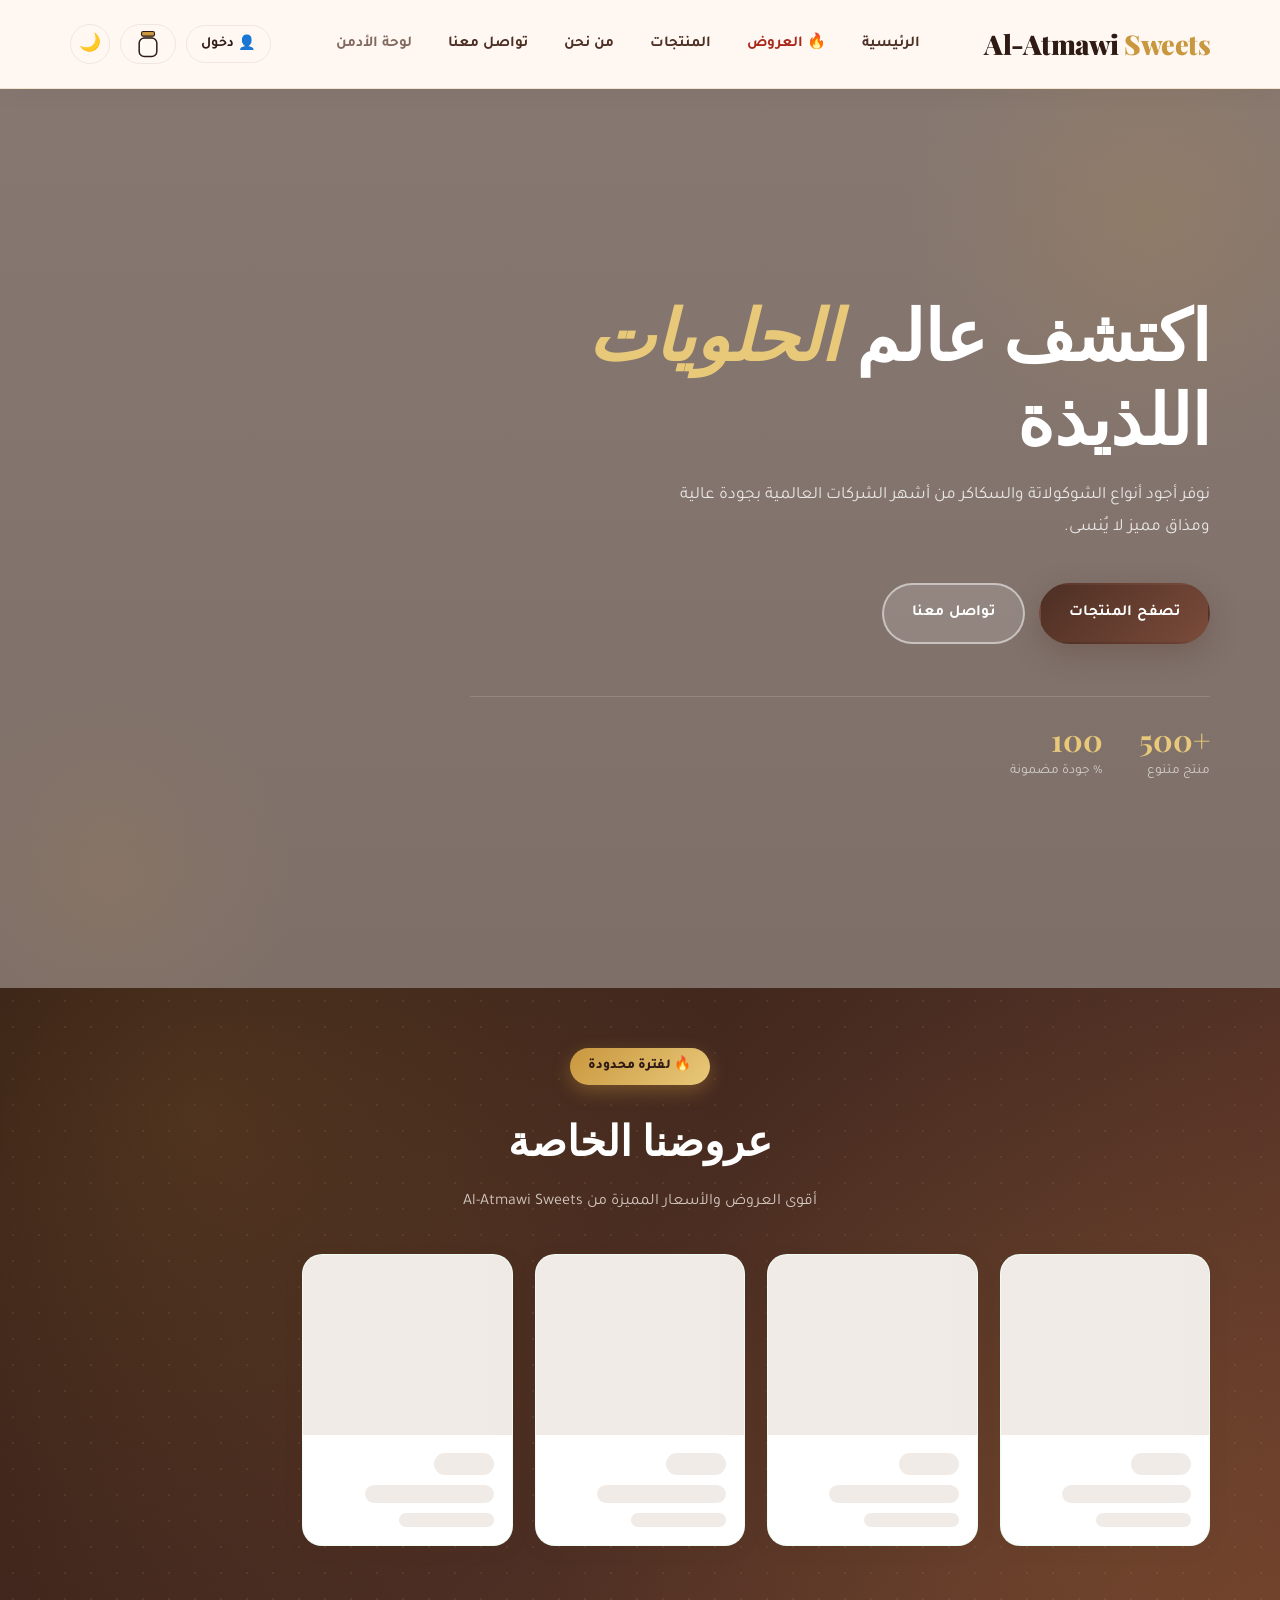
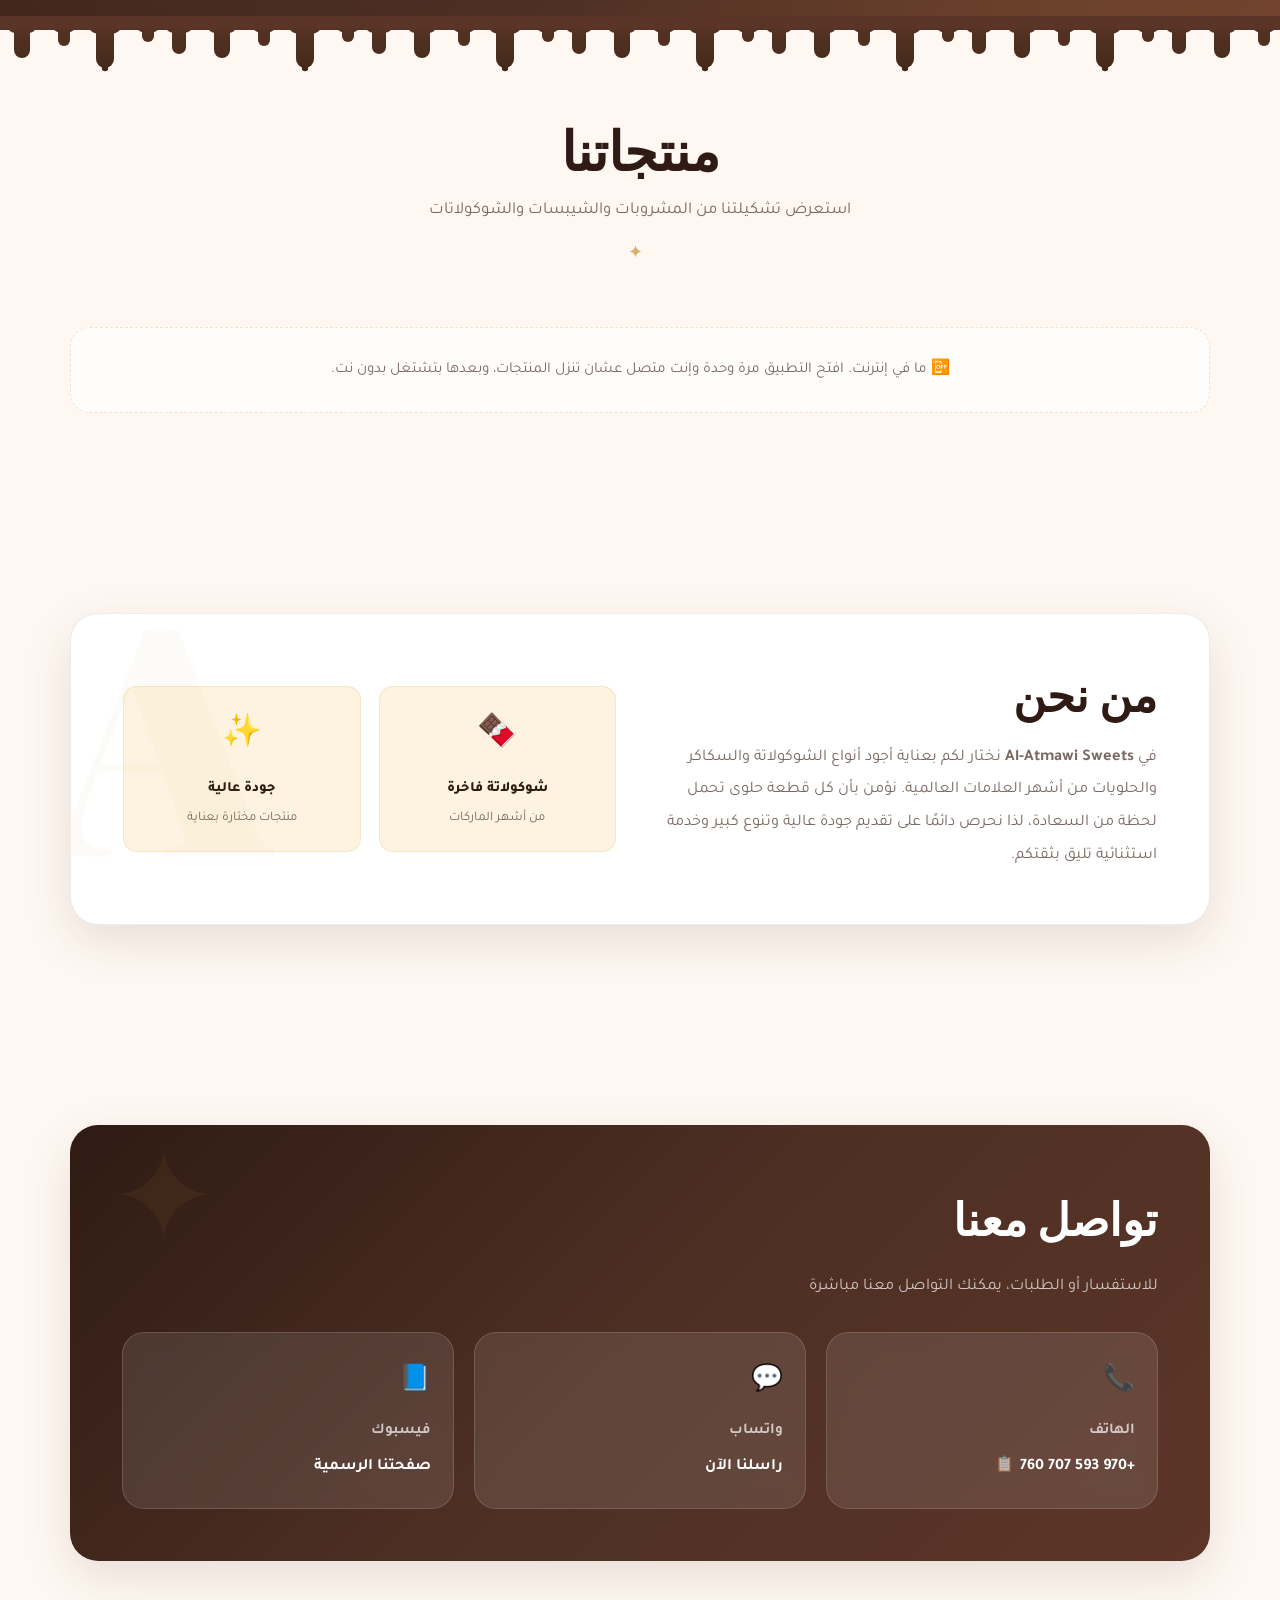
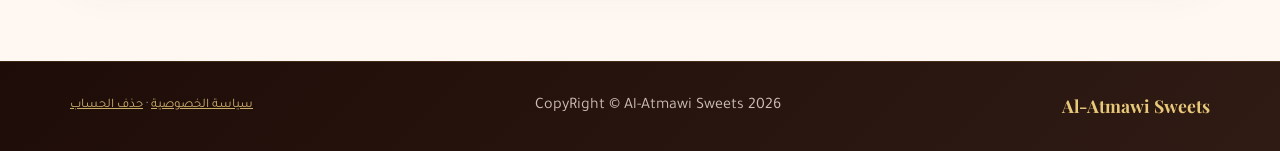
==== commit 58d7af47: "Add files via upload" ====
--- a/index.html
+++ b/index.html
@@ -189,6 +189,7 @@
     <div class="container footer-content">
       <div class="footer-logo">Al-Atmawi Sweets</div>
       <p>CopyRight © Al-Atmawi Sweets 2026</p>
+      <p class="footer-legal"><a href="privacy.html">سياسة الخصوصية</a> · <a href="delete-account.html">حذف الحساب</a></p>
     </div>
   </footer>
 
--- a/style.css
+++ b/style.css
@@ -2040,3 +2040,5 @@
   overflow-y:auto;
   overscroll-behavior:contain;
 }
+.footer-legal { font-size:0.82rem; opacity:0.85; }
+.footer-legal a { color:var(--gold-light); text-decoration:underline; }
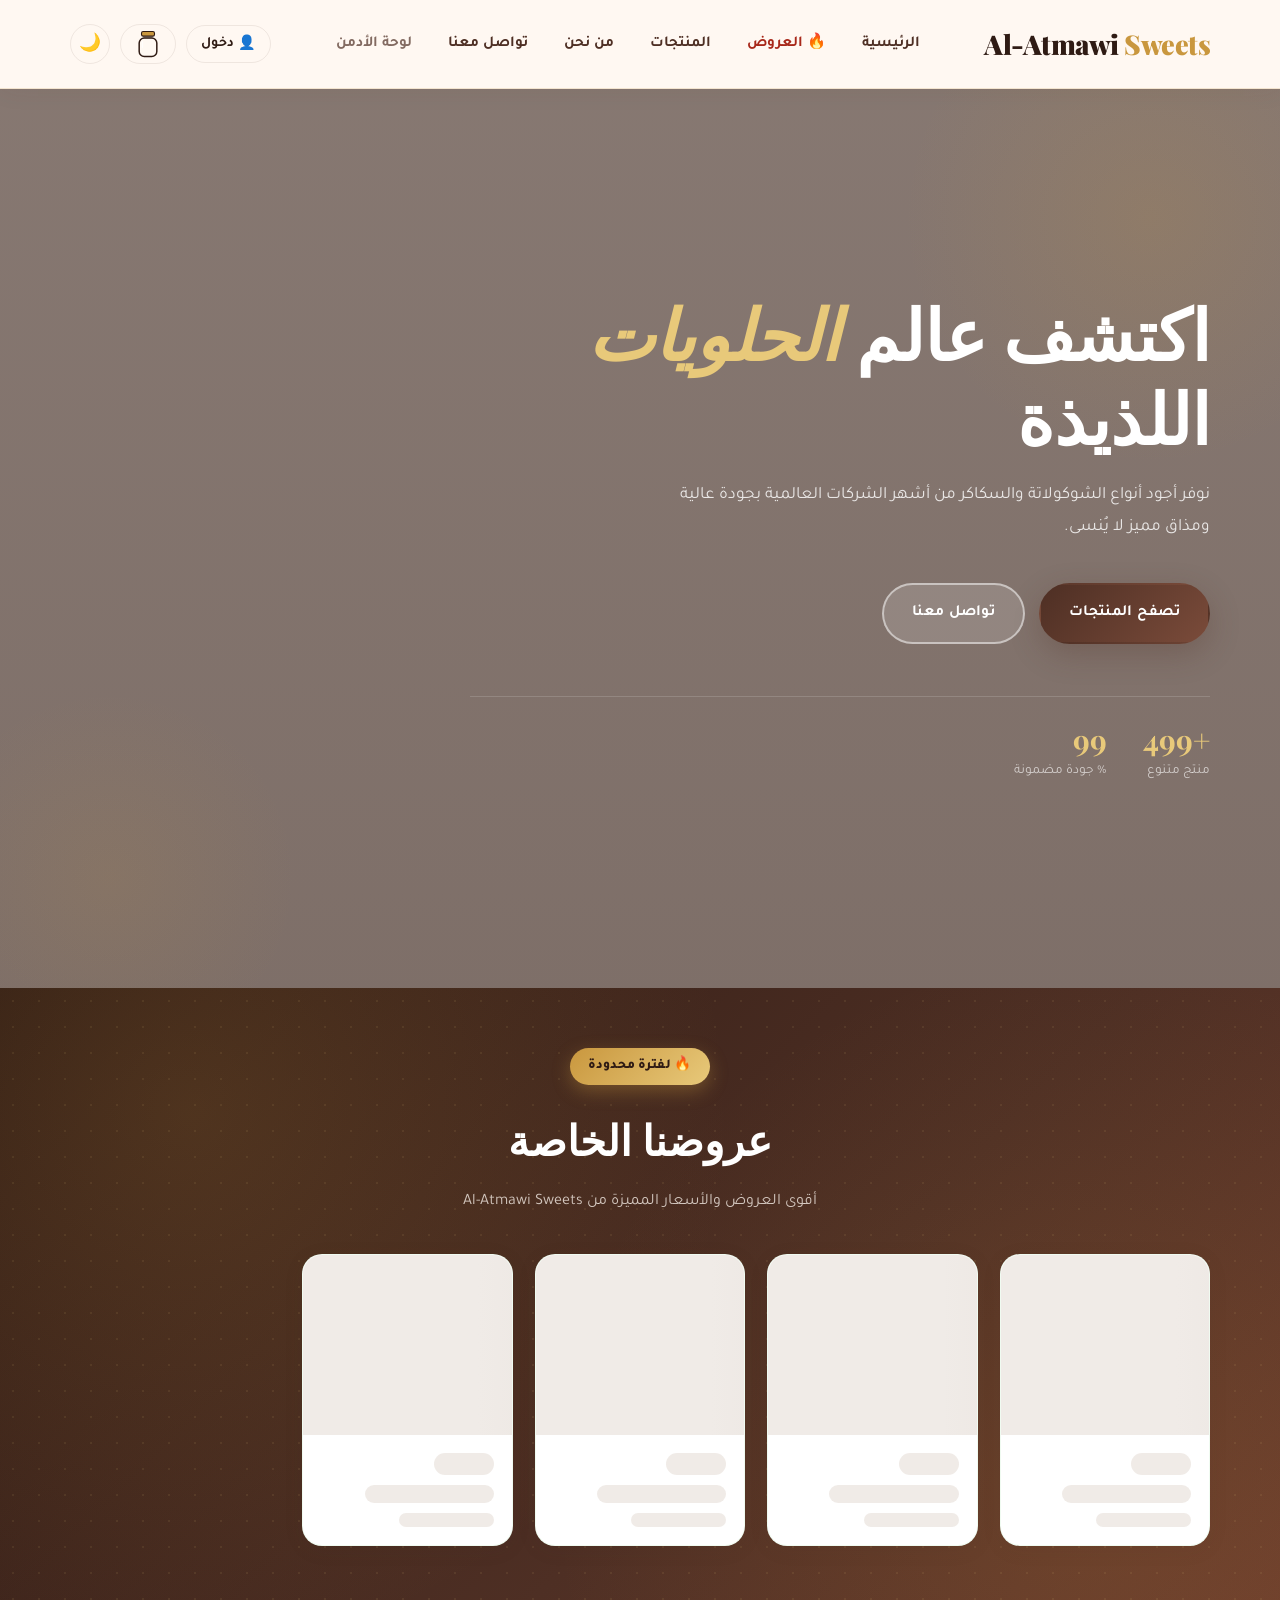
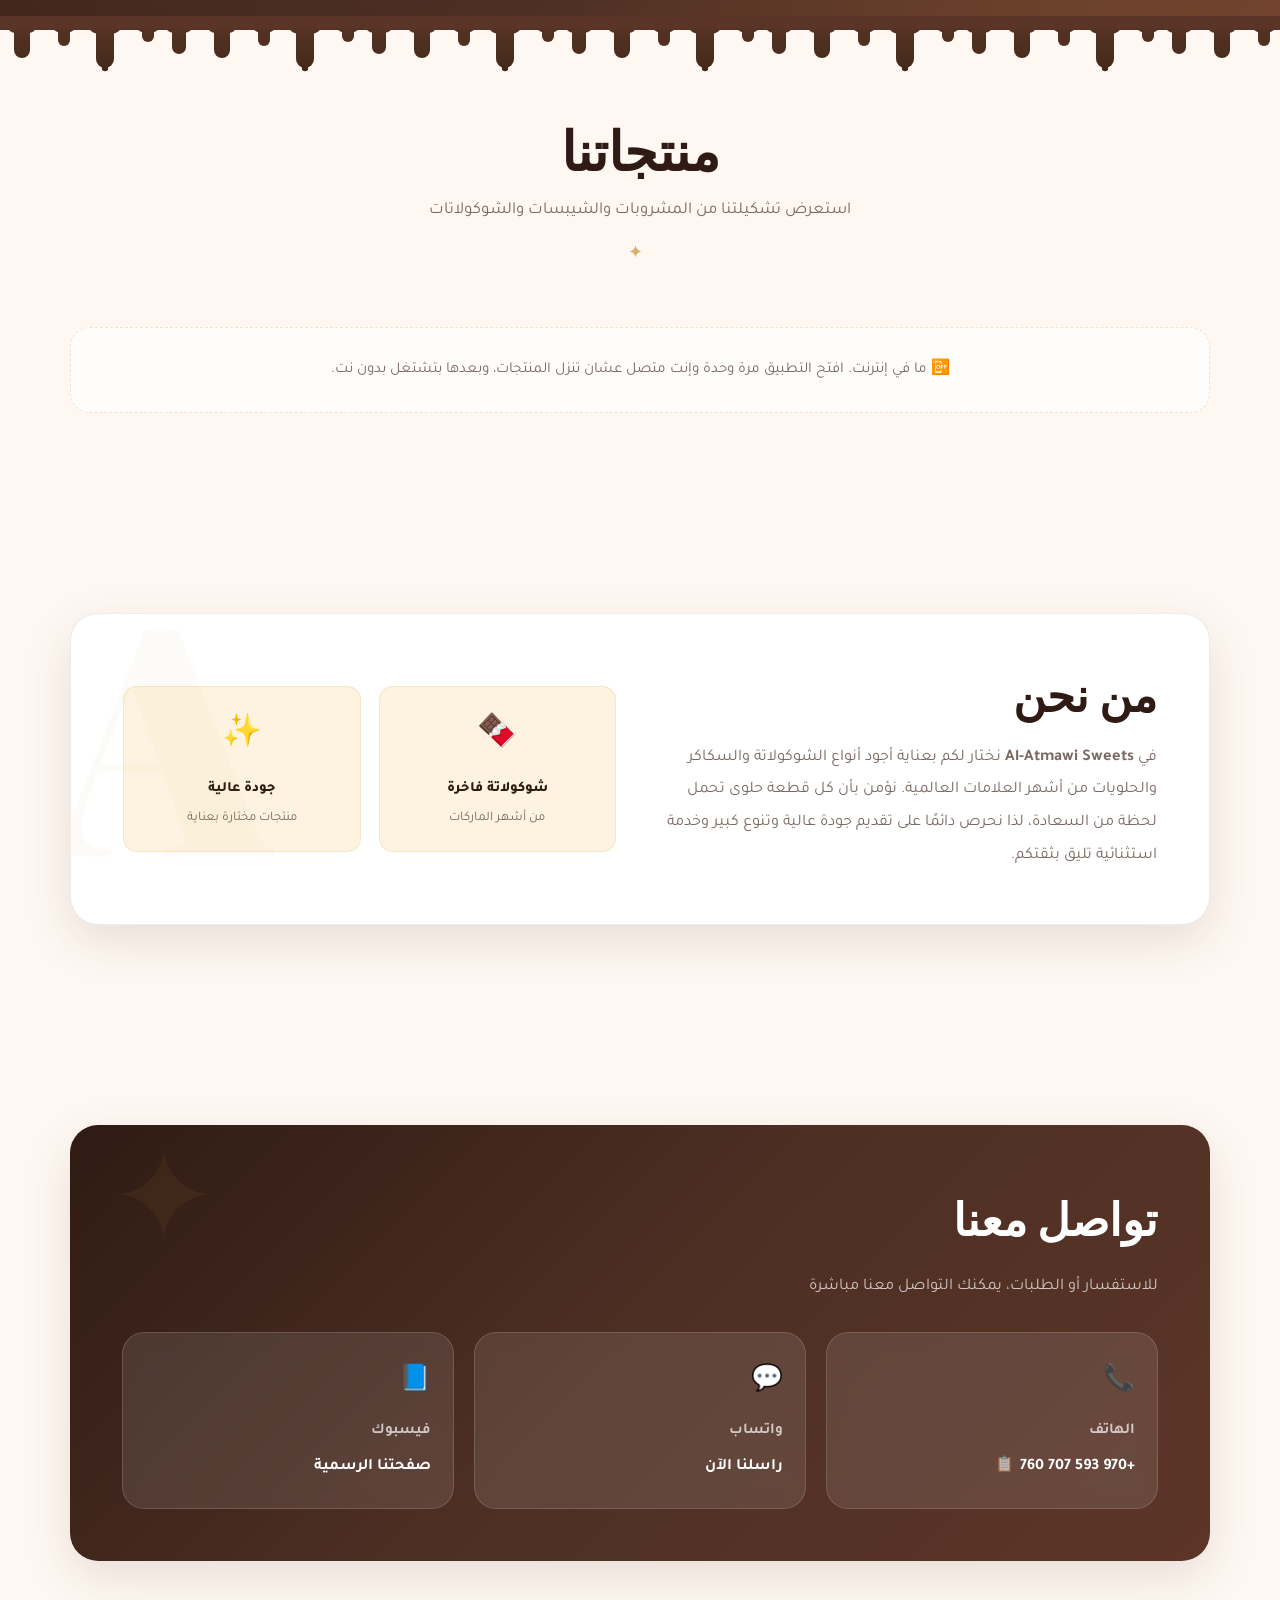
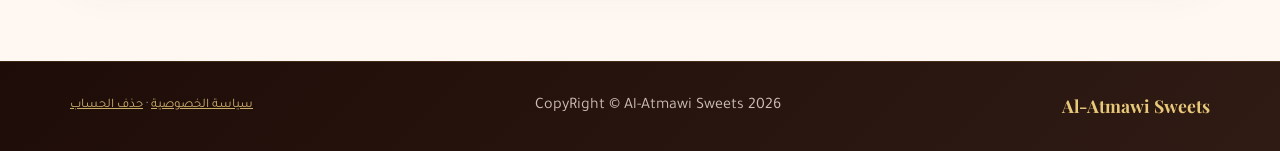
==== commit a19df6ab: "Add files via upload" ====
--- a/index.html
+++ b/index.html
@@ -7,8 +7,9 @@
   <meta name="description" content="أجود أنواع الشوكولاتة والسكاكر من أشهر الشركات العالمية" />
   <meta name="theme-color" content="#2f1b14" />
   <meta name="apple-mobile-web-app-capable" content="yes" />
-  <meta name="apple-mobile-web-app-status-bar-style" content="black-translucent" />
-  <meta name="apple-mobile-web-app-title" content="Al-Atmawi" />
+  <meta name="apple-mobile-web-app-status-bar-style" content="default" />
+  <meta name="mobile-web-app-capable" content="yes" />
+  <meta name="apple-mobile-web-app-title" content="العتماوي" />
 
   <!-- Open Graph / Facebook / WhatsApp Preview -->
   <meta property="og:type" content="website" />
@@ -26,7 +27,8 @@
   <meta name="twitter:description" content="أجود أنواع الشوكولاتة والسكاكر والمشروبات من أشهر الشركات العالمية" />
   <meta name="twitter:image" content="https://genereal2.github.io/Al-Atmawi/og-image.jpg" />
   <link rel="manifest" href="manifest.json" />
-  <link rel="apple-touch-icon" href="icon-192.svg" />
+  <link rel="apple-touch-icon" sizes="180x180" href="icons/apple-touch-icon.png" />
+  <link rel="icon" type="image/png" sizes="192x192" href="icons/icon-192.png" />
   <link rel="preconnect" href="https://fonts.googleapis.com">
   <link rel="preconnect" href="https://fonts.gstatic.com" crossorigin>
   <link rel="preconnect" href="https://firestore.googleapis.com">
@@ -34,7 +36,7 @@
   <link rel="modulepreload" href="firebase/firebase-firestore.js" />
   <link rel="modulepreload" href="firebase/firebase-auth.js" />
   <link rel="preconnect" href="https://res.cloudinary.com" crossorigin>
-  <link rel="stylesheet" href="style.css?v=18" />
+  <link rel="stylesheet" href="style.css?v=19" />
 </head>
 <body>
 
@@ -455,6 +457,36 @@
     </div>
   </div>
 
+  <!-- iPhone: طريقة إضافة الموقع للشاشة الرئيسية -->
+  <div id="iosInstallHint" class="ios-install-hint hidden" role="dialog" aria-label="إضافة العتماوي للشاشة الرئيسية">
+    <button id="iosInstallClose" class="ios-install-close" type="button" aria-label="إغلاق">✕</button>
+    <div class="ios-install-head">
+      <img src="icons/apple-touch-icon.png" alt="" class="ios-install-icon" width="56" height="56" />
+      <div>
+        <div class="ios-install-title">حط العتماوي على شاشتك</div>
+        <div class="ios-install-sub">بيفتح زي التطبيق، وبتقدر تطلب حتى بدون إنترنت</div>
+      </div>
+    </div>
+    <ol class="ios-install-steps">
+      <li>
+        <div class="ios-step-num">1</div>
+        <div class="ios-step-text">
+          اكبس زر المشاركة
+          <svg class="ios-step-icon" viewBox="0 0 24 24" aria-hidden="true"><path d="M12 3v12M8 7l4-4 4 4"/><path d="M7 11H6a2 2 0 0 0-2 2v6a2 2 0 0 0 2 2h12a2 2 0 0 0 2-2v-6a2 2 0 0 0-2-2h-1"/></svg>
+          <div class="ios-step-note">إذا ما لقيته تحت، اكبس ••• وبعدها «مشاركة»</div>
+        </div>
+      </li>
+      <li>
+        <div class="ios-step-num">2</div>
+        <div class="ios-step-text">
+          اختار «إضافة إلى الشاشة الرئيسية»
+          <svg class="ios-step-icon" viewBox="0 0 24 24" aria-hidden="true"><rect x="4" y="4" width="16" height="16" rx="4"/><path d="M12 8v8M8 12h8"/></svg>
+        </div>
+      </li>
+    </ol>
+    <button id="iosInstallOk" class="btn btn-primary full-btn ios-install-ok" type="button">تمام، فهمت</button>
+  </div>
+
   <div id="toastMsg" class="toast-msg"></div>
 
   <script type="module" src="script.js?v=38"></script>
@@ -497,6 +529,41 @@
         navigator.serviceWorker.register("./service-worker.js").catch(() => {});
       });
     }
+
+    /* iPhone: نافذة "حط العتماوي على شاشتك"
+       بتطلع بس على آيفون/آيباد من المتصفح، مش من التطبيق ولا لو الموقع مضاف أصلًا،
+       ولو الزبون سكّرها ما بترجع إلا بعد 14 يوم */
+    (function () {
+      var hint = document.getElementById("iosInstallHint");
+      if (!hint) return;
+      var KEY = "al-atmawi-ios-hint-dismissed";
+      var ua = navigator.userAgent || "";
+      var isIOS = /iPhone|iPad|iPod/.test(ua) || (navigator.platform === "MacIntel" && navigator.maxTouchPoints > 1);
+      var isStandalone = navigator.standalone === true ||
+        (window.matchMedia && window.matchMedia("(display-mode: standalone)").matches);
+      var inAppBrowser = /FBAN|FBAV|Instagram|Line\/|Snapchat|TikTok|musical_ly/i.test(ua);
+      if (!isIOS || isStandalone || inAppBrowser || isNativeApp) return;
+      try {
+        var last = parseInt(localStorage.getItem(KEY) || "0", 10);
+        if (last && Date.now() - last < 14 * 24 * 60 * 60 * 1000) return;
+      } catch (e) {}
+
+      function hideHint() {
+        hint.classList.remove("is-visible");
+        setTimeout(function () { hint.classList.add("hidden"); }, 350);
+        try { localStorage.setItem(KEY, String(Date.now())); } catch (e) {}
+      }
+      document.getElementById("iosInstallClose").addEventListener("click", hideHint);
+      document.getElementById("iosInstallOk").addEventListener("click", hideHint);
+
+      function showHint() {
+        // ما بنطلعها فوق نافذة مفتوحة (سلة، حساب...)، بنستنى شوي
+        if (document.querySelector(".modal-overlay.active")) { setTimeout(showHint, 4000); return; }
+        hint.classList.remove("hidden");
+        requestAnimationFrame(function () { requestAnimationFrame(function () { hint.classList.add("is-visible"); }); });
+      }
+      setTimeout(showHint, 5000);
+    })();
 
     /* ① Dark / Light Mode */
     const themeBtn = document.getElementById("themeToggleBtn");
--- a/style.css
+++ b/style.css
@@ -2042,3 +2042,89 @@
 }
 .footer-legal { font-size:0.82rem; opacity:0.85; }
 .footer-legal a { color:var(--gold-light); text-decoration:underline; }
+
+/* =========================
+   iPhone: "حط العتماوي على شاشتك"
+========================= */
+.ios-install-hint {
+  position:fixed;
+  left:12px;
+  right:12px;
+  bottom:calc(14px + env(safe-area-inset-bottom, 0px));
+  max-width:440px;
+  margin:0 auto;
+  z-index:800;
+  background:#fffdf9;
+  border:1px solid rgba(201,151,62,0.35);
+  border-radius:24px;
+  box-shadow:0 24px 60px rgba(47,27,20,0.35);
+  padding:20px 18px 16px;
+  transform:translateY(130%);
+  opacity:0;
+  transition:transform .45s cubic-bezier(.2,.9,.3,1.1), opacity .3s ease;
+}
+.ios-install-hint.is-visible { transform:none; opacity:1; }
+.ios-install-close {
+  position:absolute;
+  top:10px;
+  inset-inline-end:10px;
+  width:32px;
+  height:32px;
+  border-radius:50%;
+  border:none;
+  background:rgba(78,47,36,0.08);
+  color:var(--choco);
+  font-size:0.9rem;
+  cursor:pointer;
+}
+.ios-install-head { display:flex; align-items:center; gap:14px; margin-bottom:14px; padding-inline-end:30px; }
+.ios-install-icon { width:56px; height:56px; border-radius:14px; box-shadow:0 6px 16px rgba(47,27,20,0.2); flex:none; }
+.ios-install-title { font-weight:800; font-size:1.08rem; color:var(--choco-dark); line-height:1.4; }
+.ios-install-sub { font-size:0.85rem; color:var(--muted); line-height:1.6; }
+.ios-install-steps { list-style:none; display:flex; flex-direction:column; gap:10px; margin:0 0 14px; padding:0; }
+.ios-install-steps li {
+  display:flex;
+  align-items:flex-start;
+  gap:12px;
+  background:var(--gold-pale);
+  border-radius:16px;
+  padding:12px 14px;
+}
+.ios-step-num {
+  flex:none;
+  width:26px;
+  height:26px;
+  border-radius:50%;
+  background:var(--choco);
+  color:#fff;
+  font-weight:800;
+  font-size:0.85rem;
+  display:flex;
+  align-items:center;
+  justify-content:center;
+}
+.ios-step-text { font-weight:700; font-size:0.93rem; color:var(--choco-dark); line-height:1.7; }
+.ios-step-icon {
+  width:22px;
+  height:22px;
+  vertical-align:-5px;
+  margin-inline-start:4px;
+  fill:none;
+  stroke:#0a84ff;
+  stroke-width:2;
+  stroke-linecap:round;
+  stroke-linejoin:round;
+}
+.ios-step-note { font-weight:500; font-size:0.78rem; color:var(--muted); margin-top:2px; }
+.ios-install-ok { margin-top:2px; }
+
+[data-theme="dark"] .ios-install-hint { background:#241710; border-color:rgba(201,151,62,0.3); }
+[data-theme="dark"] .ios-install-title,
+[data-theme="dark"] .ios-step-text { color:#f0e8df; }
+[data-theme="dark"] .ios-install-steps li { background:rgba(201,151,62,0.1); }
+[data-theme="dark"] .ios-install-close { background:rgba(240,232,223,0.1); color:#f0e8df; }
+
+@media (prefers-reduced-motion: reduce) {
+  .ios-install-hint { transition:opacity .2s ease; transform:none; }
+}
+[data-theme="dark"] .ios-step-num { background:var(--gold); color:#2f1b14; }
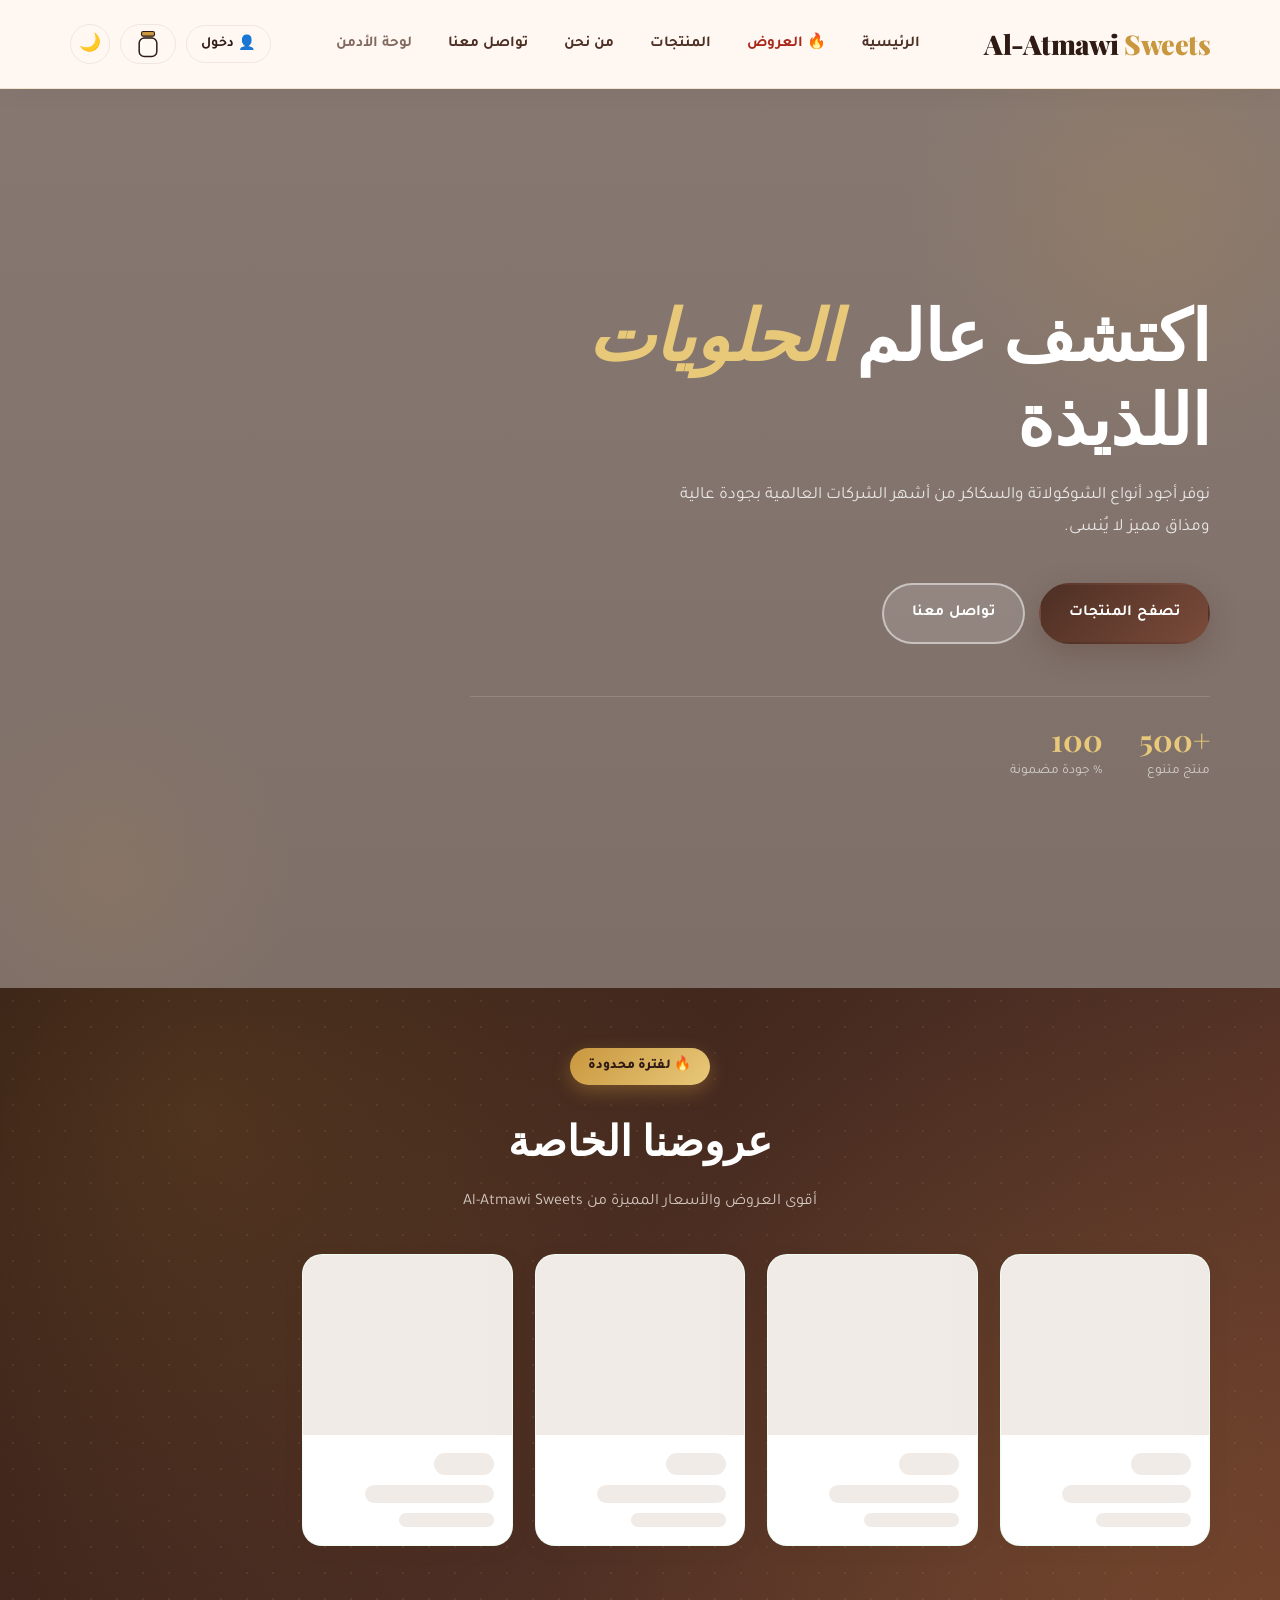
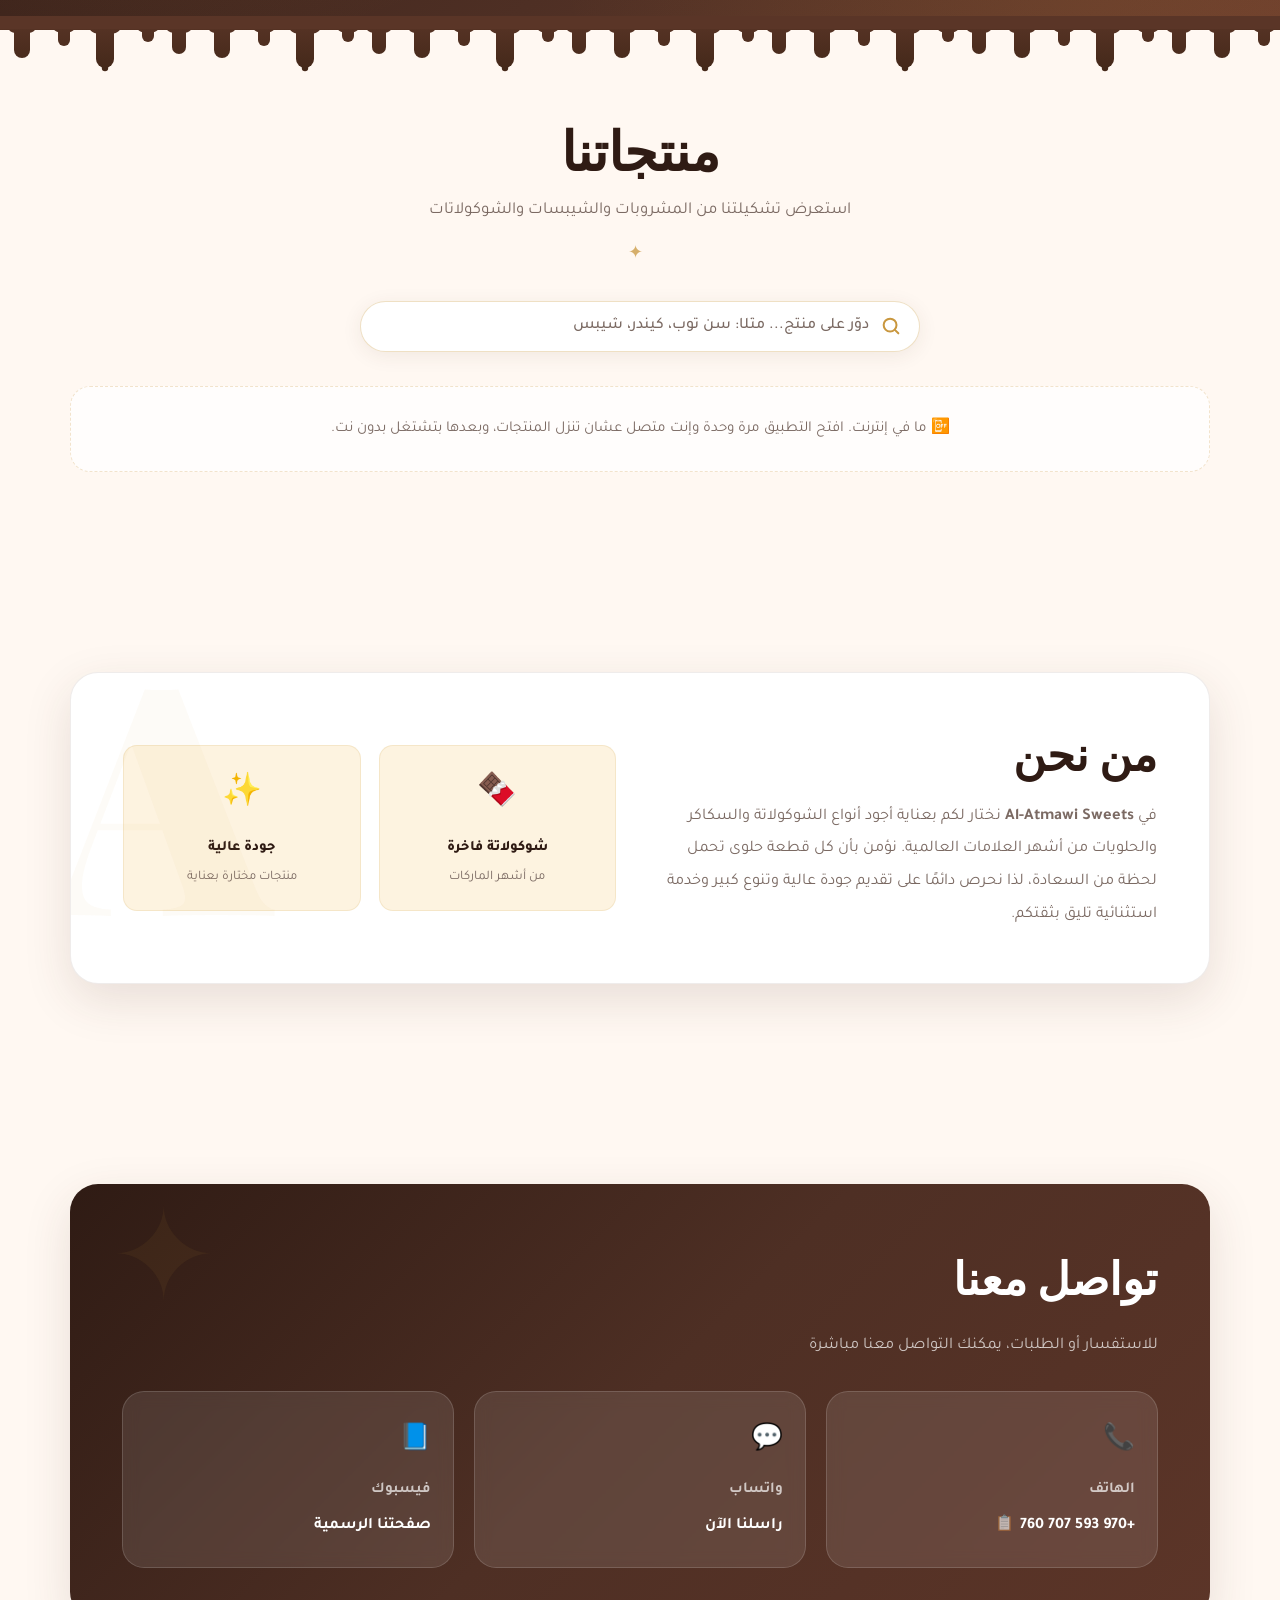
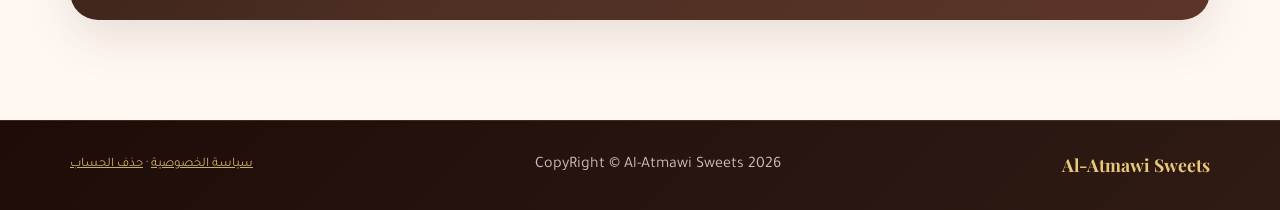
==== commit c63e9ea5: "Add files via upload" ====
--- a/index.html
+++ b/index.html
@@ -36,7 +36,7 @@
   <link rel="modulepreload" href="firebase/firebase-firestore.js" />
   <link rel="modulepreload" href="firebase/firebase-auth.js" />
   <link rel="preconnect" href="https://res.cloudinary.com" crossorigin>
-  <link rel="stylesheet" href="style.css?v=19" />
+  <link rel="stylesheet" href="style.css?v=21" />
 </head>
 <body>
 
@@ -131,6 +131,15 @@
         <h2>منتجاتنا</h2>
         <p>استعرض تشكيلتنا من المشروبات والشيبسات والشوكولاتات</p>
       </div>
+
+      <!-- بحث المنتجات -->
+      <div class="product-search" role="search">
+        <svg class="product-search-icon" viewBox="0 0 24 24" aria-hidden="true"><circle cx="11" cy="11" r="7"/><path d="m20 20-3.5-3.5"/></svg>
+        <input type="search" id="productSearchInput" placeholder="دوّر على منتج... مثلًا: سن توب، كيندر، شيبس" autocomplete="off" aria-label="ابحث عن منتج" />
+        <button type="button" id="productSearchClear" class="product-search-clear hidden" aria-label="مسح البحث">✕</button>
+      </div>
+      <p id="productSearchStatus" class="product-search-status hidden"></p>
+
       <div id="productsCategories"></div>
     </div>
   </section>
@@ -402,7 +411,11 @@
         <p class="order-success-number">رقم الطلب: <strong id="orderSuccessNumber"></strong></p>
         <p id="orderSuccessSummary" class="order-success-summary"></p>
         <p class="admin-note" id="orderSuccessNote" style="margin-bottom:18px">رح نتواصل معك على الواتساب لتأكيد الطلب والتوصيل.</p>
-        <button id="orderSuccessOkBtn" class="btn btn-primary full-btn" type="button">تمام</button>
+        <a id="orderSuccessWhatsApp" class="btn full-btn order-whatsapp-confirm" href="#" target="_blank" rel="noopener">
+          <svg viewBox="0 0 24 24" aria-hidden="true"><path d="M12 2a10 10 0 0 0-8.6 15.1L2 22l5-1.3A10 10 0 1 0 12 2z"/><path d="M8.5 8.5c.2-.6.6-.6 1-.6h.5c.2 0 .4 0 .6.5l.8 1.9c.1.2 0 .4-.1.6l-.5.6c-.1.2-.2.3 0 .6a7 7 0 0 0 3.2 2.9c.3.1.4 0 .6-.1l.7-.8c.2-.2.4-.2.6-.1l1.9.9c.3.1.4.2.4.4a2.5 2.5 0 0 1-1.8 2.3c-.6.1-1.3 0-2.6-.5a9.6 9.6 0 0 1-4.9-4.6c-.6-1-.9-2.1-.4-3.1z"/></svg>
+          أكّد طلبك على الواتساب
+        </a>
+        <button id="orderSuccessOkBtn" class="btn btn-light full-btn" type="button" style="margin-top:10px">تمام</button>
       </div>
     </div>
   </div>
@@ -489,7 +502,7 @@
 
   <div id="toastMsg" class="toast-msg"></div>
 
-  <script type="module" src="script.js?v=38"></script>
+  <script type="module" src="script.js?v=40"></script>
   <script>
     /* Animated Counters */
     function animateCounter(el, target) {
--- a/style.css
+++ b/style.css
@@ -2128,3 +2128,119 @@
   .ios-install-hint { transition:opacity .2s ease; transform:none; }
 }
 [data-theme="dark"] .ios-step-num { background:var(--gold); color:#2f1b14; }
+
+/* =========================
+   بحث المنتجات
+========================= */
+.product-search {
+  position:relative;
+  max-width:560px;
+  margin:-26px auto 34px;
+}
+.product-search input {
+  width:100%;
+  padding:15px 50px 15px 48px;
+  border-radius:999px;
+  border:1.5px solid rgba(201,151,62,0.3);
+  background:var(--white);
+  font-size:1rem;
+  font-weight:600;
+  color:var(--text);
+  box-shadow:var(--shadow-sm);
+  outline:none;
+  transition:var(--transition);
+  -webkit-appearance:none;
+}
+.product-search input::-webkit-search-cancel-button { -webkit-appearance:none; }
+.product-search input:focus { border-color:var(--gold); box-shadow:0 0 0 5px rgba(201,151,62,0.14), var(--shadow-sm); }
+.product-search input::placeholder { color:var(--muted); font-weight:500; }
+.product-search-icon {
+  position:absolute;
+  top:50%;
+  inset-inline-start:18px;
+  width:22px;
+  height:22px;
+  transform:translateY(-50%);
+  fill:none;
+  stroke:var(--gold);
+  stroke-width:2.2;
+  stroke-linecap:round;
+  pointer-events:none;
+}
+.product-search-clear {
+  position:absolute;
+  top:50%;
+  inset-inline-end:10px;
+  transform:translateY(-50%);
+  width:32px;
+  height:32px;
+  border-radius:50%;
+  border:none;
+  background:rgba(78,47,36,0.08);
+  color:var(--choco);
+  cursor:pointer;
+  font-size:0.85rem;
+}
+.product-search-status { text-align:center; color:var(--muted); font-weight:700; margin:-18px 0 26px; }
+.search-empty { padding:40px 20px; line-height:2; }
+.search-empty-icon { font-size:2.4rem; margin-bottom:6px; }
+[data-theme="dark"] .product-search input { background:#211409; border-color:rgba(201,151,62,0.25); color:#f0e8df; }
+[data-theme="dark"] .product-search-clear { background:rgba(240,232,223,0.1); color:#f0e8df; }
+@media (max-width:600px) {
+  .product-search { margin-top:-16px; }
+  .product-search input { font-size:0.95rem; padding:13px 46px 13px 42px; }
+}
+
+/* زر تأكيد الطلب على الواتساب */
+.order-whatsapp-confirm {
+  display:flex;
+  align-items:center;
+  justify-content:center;
+  gap:10px;
+  background:#25d366;
+  color:#fff;
+  border-color:transparent;
+  font-weight:800;
+}
+.order-whatsapp-confirm:hover { background:#1ebe5a; color:#fff; }
+.order-whatsapp-confirm svg { width:22px; height:22px; fill:none; stroke:#fff; stroke-width:1.8; stroke-linejoin:round; }
+.order-whatsapp-confirm svg path:last-child { fill:#fff; stroke:none; }
+
+/* =========================
+   ملاحظة على كل منتج
+========================= */
+.cart-item { flex-wrap:wrap; }
+.cart-item-note { flex-basis:100%; padding-inline-start:0; }
+.cart-note-add {
+  background:none; border:none; cursor:pointer; padding:2px 0;
+  font-family:inherit; font-weight:700; font-size:0.8rem; color:var(--gold);
+}
+.cart-note-add:hover { text-decoration:underline; }
+.cart-note-show {
+  display:flex; align-items:flex-start; gap:6px; width:100%; text-align:right;
+  background:var(--gold-pale); border:1px dashed rgba(201,151,62,0.55); border-radius:10px;
+  padding:7px 10px; cursor:pointer; font-family:inherit;
+}
+.cart-note-icon { flex:none; }
+.cart-note-text { flex:1; font-size:0.82rem; font-weight:700; color:var(--choco-dark); line-height:1.6; word-break:break-word; }
+.cart-note-edit { flex:none; font-size:0.74rem; font-weight:800; color:var(--gold); }
+.cart-note-editor textarea {
+  width:100%; resize:none; font-family:inherit; font-size:0.85rem; font-weight:600;
+  border:1.5px solid var(--gold); border-radius:10px; padding:8px 10px; background:#fff; color:var(--text); outline:none;
+}
+.cart-note-actions { display:flex; align-items:center; gap:10px; margin-top:6px; }
+.cart-note-count { font-size:0.72rem; color:var(--muted); margin-inline-end:auto; }
+.cart-note-save, .cart-note-clear {
+  font-family:inherit; font-weight:800; font-size:0.78rem; border-radius:999px; padding:6px 14px; cursor:pointer;
+}
+.cart-note-save { background:var(--choco); color:#fff; border:none; }
+.cart-note-clear { background:none; border:1px solid rgba(168,40,26,0.4); color:#a8281a; }
+.order-item-note {
+  display:block; margin-top:5px; font-size:0.82rem; font-weight:800; color:#7a4a12;
+  background:#fff; border:1px solid rgba(201,151,62,0.45); border-inline-start:4px solid var(--gold);
+  border-radius:8px; padding:5px 10px; width:fit-content; max-width:100%;
+}
+[data-theme="dark"] .cart-note-show { background:rgba(201,151,62,0.1); }
+[data-theme="dark"] .cart-note-text { color:#f0e8df; }
+[data-theme="dark"] .cart-note-editor textarea { background:#211409; color:#f0e8df; }
+[data-theme="dark"] .order-item-note { color:var(--gold-light); background:rgba(201,151,62,0.12); }
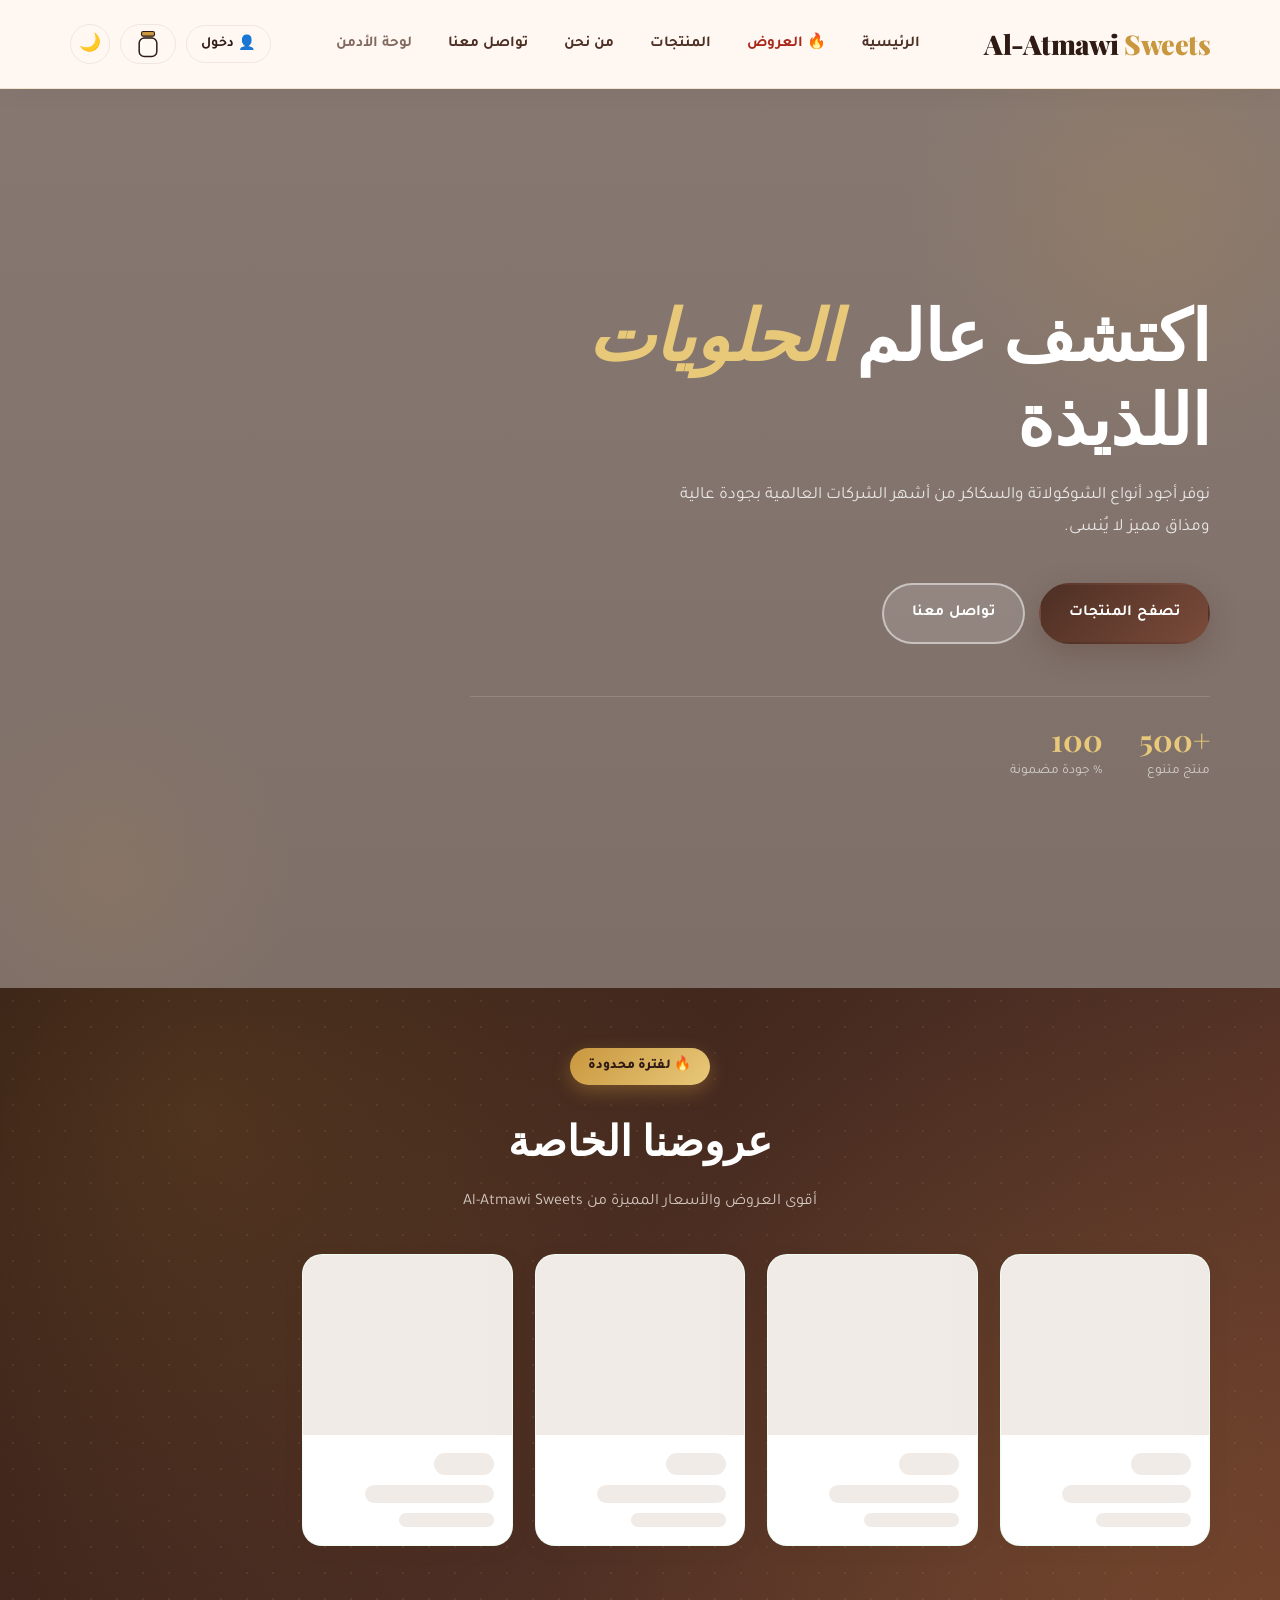
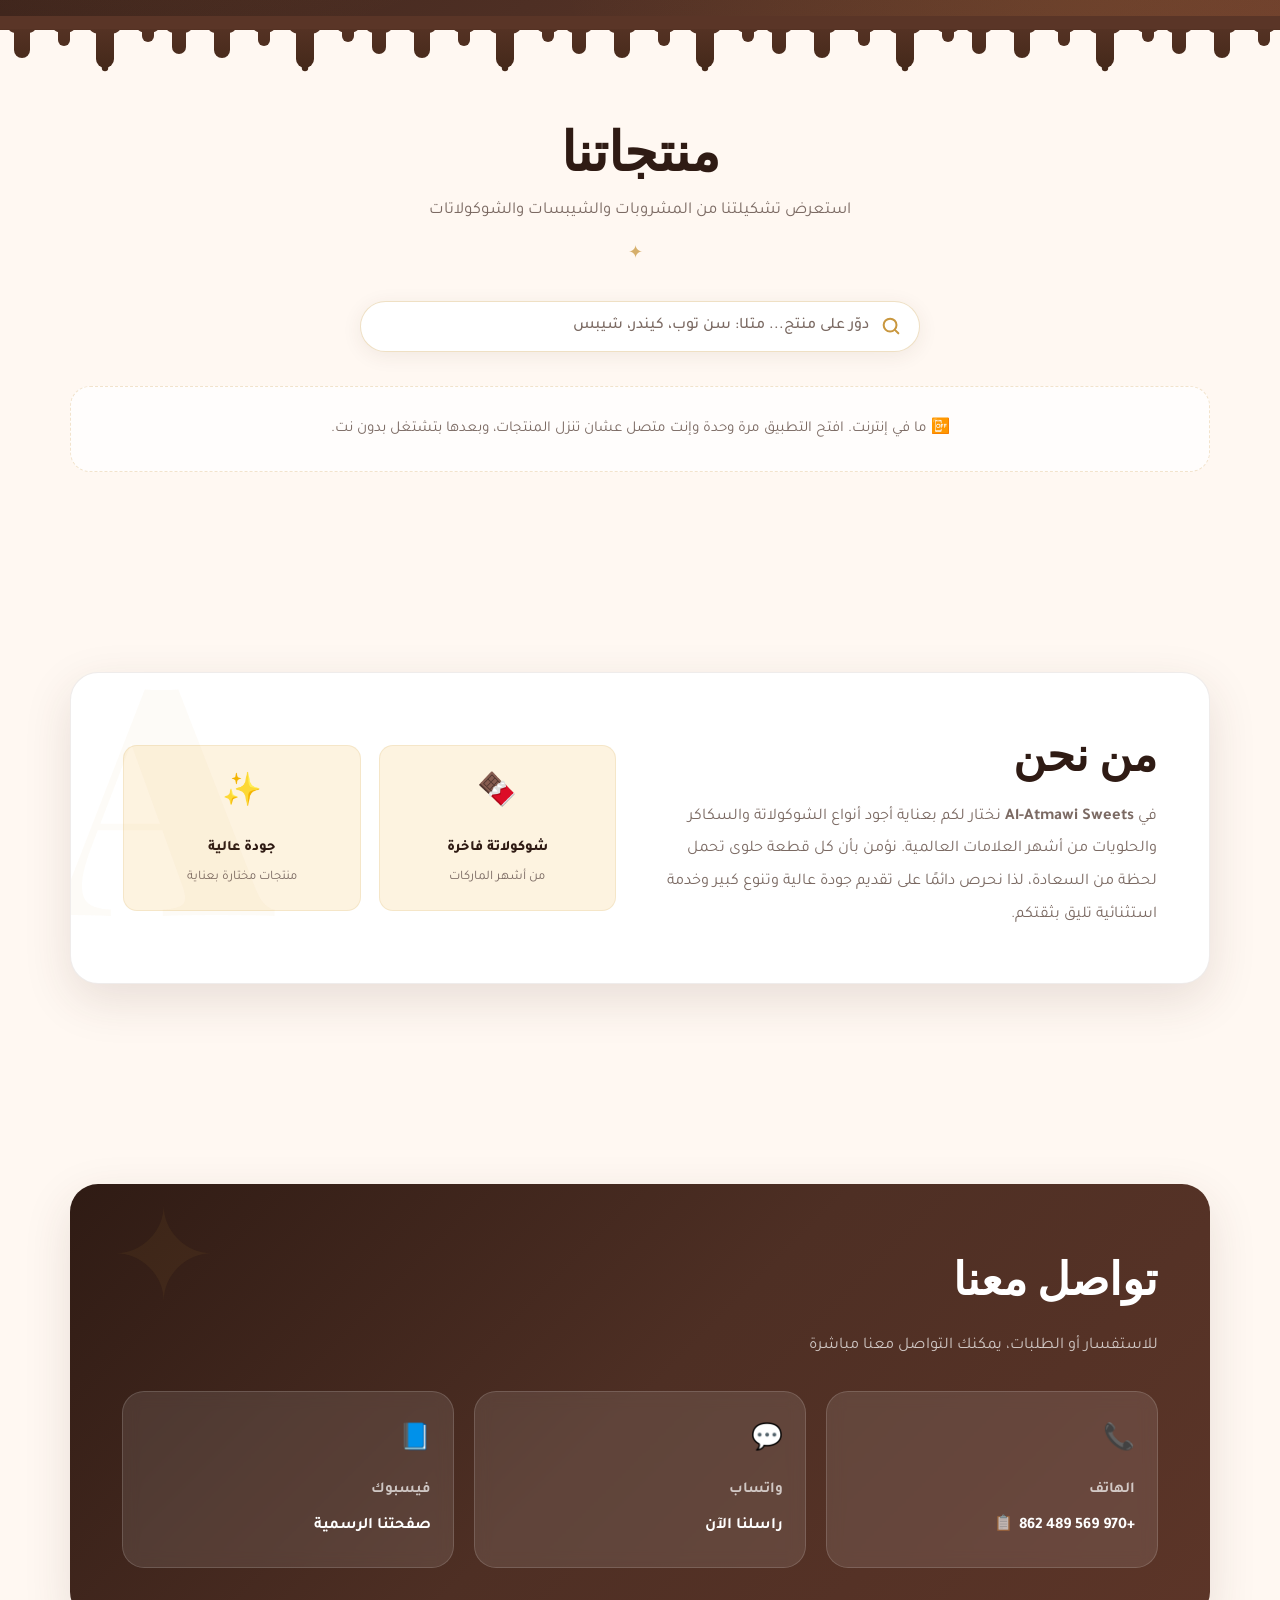
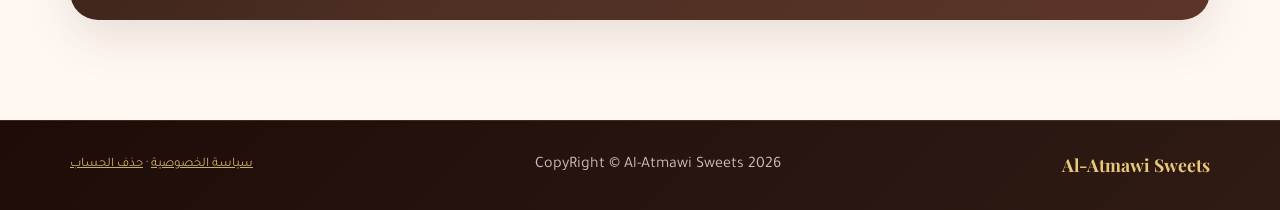
==== commit 3f7772c5: "تحديث رقم الواتساب والهاتف إلى +970 569 489 862 - رسالة تأكيد الطلب ورابط البحث يستخدمان الرقم الجدي" ====
--- a/index.html
+++ b/index.html
@@ -179,12 +179,12 @@
           <div class="contact-card">
             <span class="contact-card-icon">📞</span>
             <h3>الهاتف</h3>
-            <p><a href="tel:+970593707760">+970 593 707 760</a> <button id="copyPhoneBtn" class="copy-phone-btn" type="button" title="نسخ الرقم">📋</button></p>
+            <p><a href="tel:+970569489862">+970 569 489 862</a> <button id="copyPhoneBtn" class="copy-phone-btn" type="button" title="نسخ الرقم">📋</button></p>
           </div>
           <div class="contact-card">
             <span class="contact-card-icon">💬</span>
             <h3>واتساب</h3>
-            <p><a href="https://wa.me/970593707760" target="_blank">راسلنا الآن</a></p>
+            <p><a href="https://wa.me/970569489862" target="_blank">راسلنا الآن</a></p>
           </div>
           <div class="contact-card">
             <span class="contact-card-icon">📘</span>
@@ -502,7 +502,7 @@
 
   <div id="toastMsg" class="toast-msg"></div>
 
-  <script type="module" src="script.js?v=40"></script>
+  <script type="module" src="script.js?v=41"></script>
   <script>
     /* Animated Counters */
     function animateCounter(el, target) {
@@ -599,7 +599,7 @@
       setTimeout(() => t.classList.remove("show"), 2500);
     }
     document.getElementById("copyPhoneBtn").addEventListener("click", function() {
-      navigator.clipboard.writeText("+970593707760").then(() => {
+      navigator.clipboard.writeText("+970569489862").then(() => {
         showToast("✅ تم نسخ الرقم!");
         this.textContent = "✅";
         setTimeout(() => this.textContent = "📋", 2000);
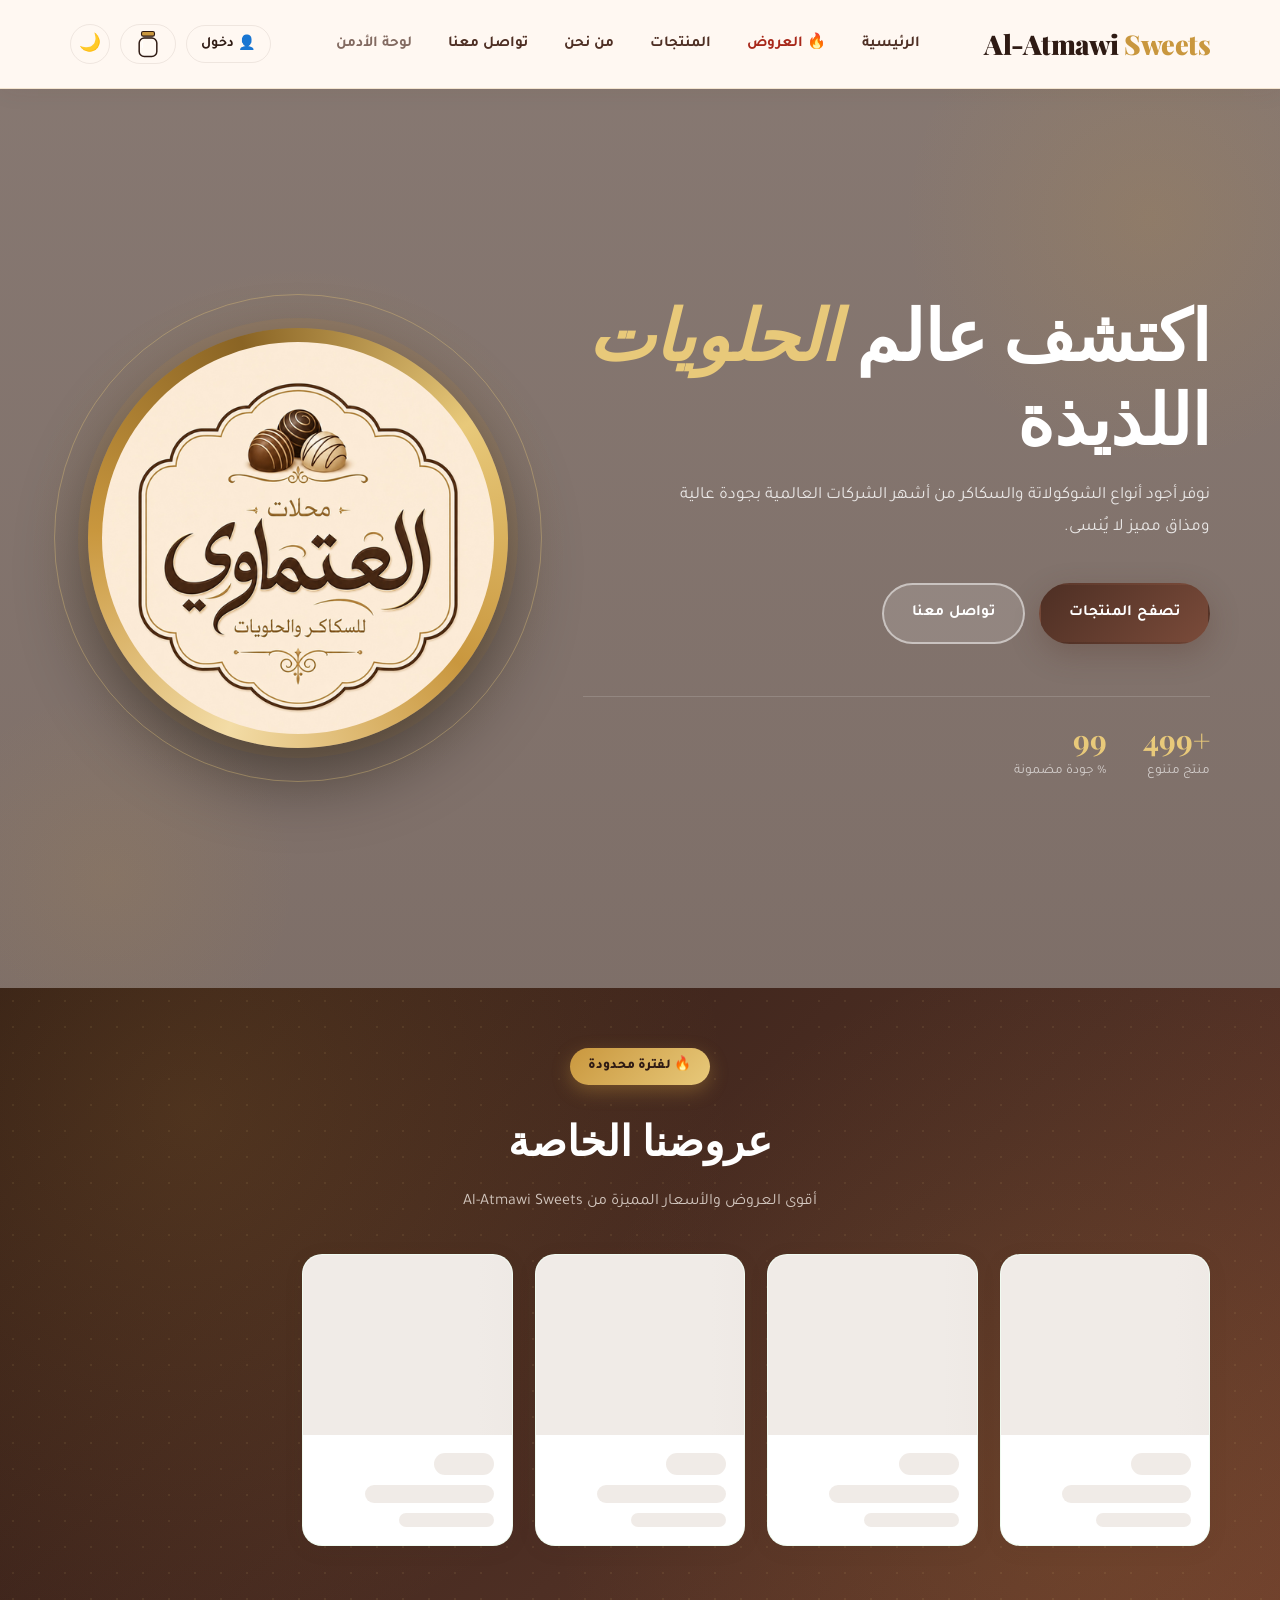
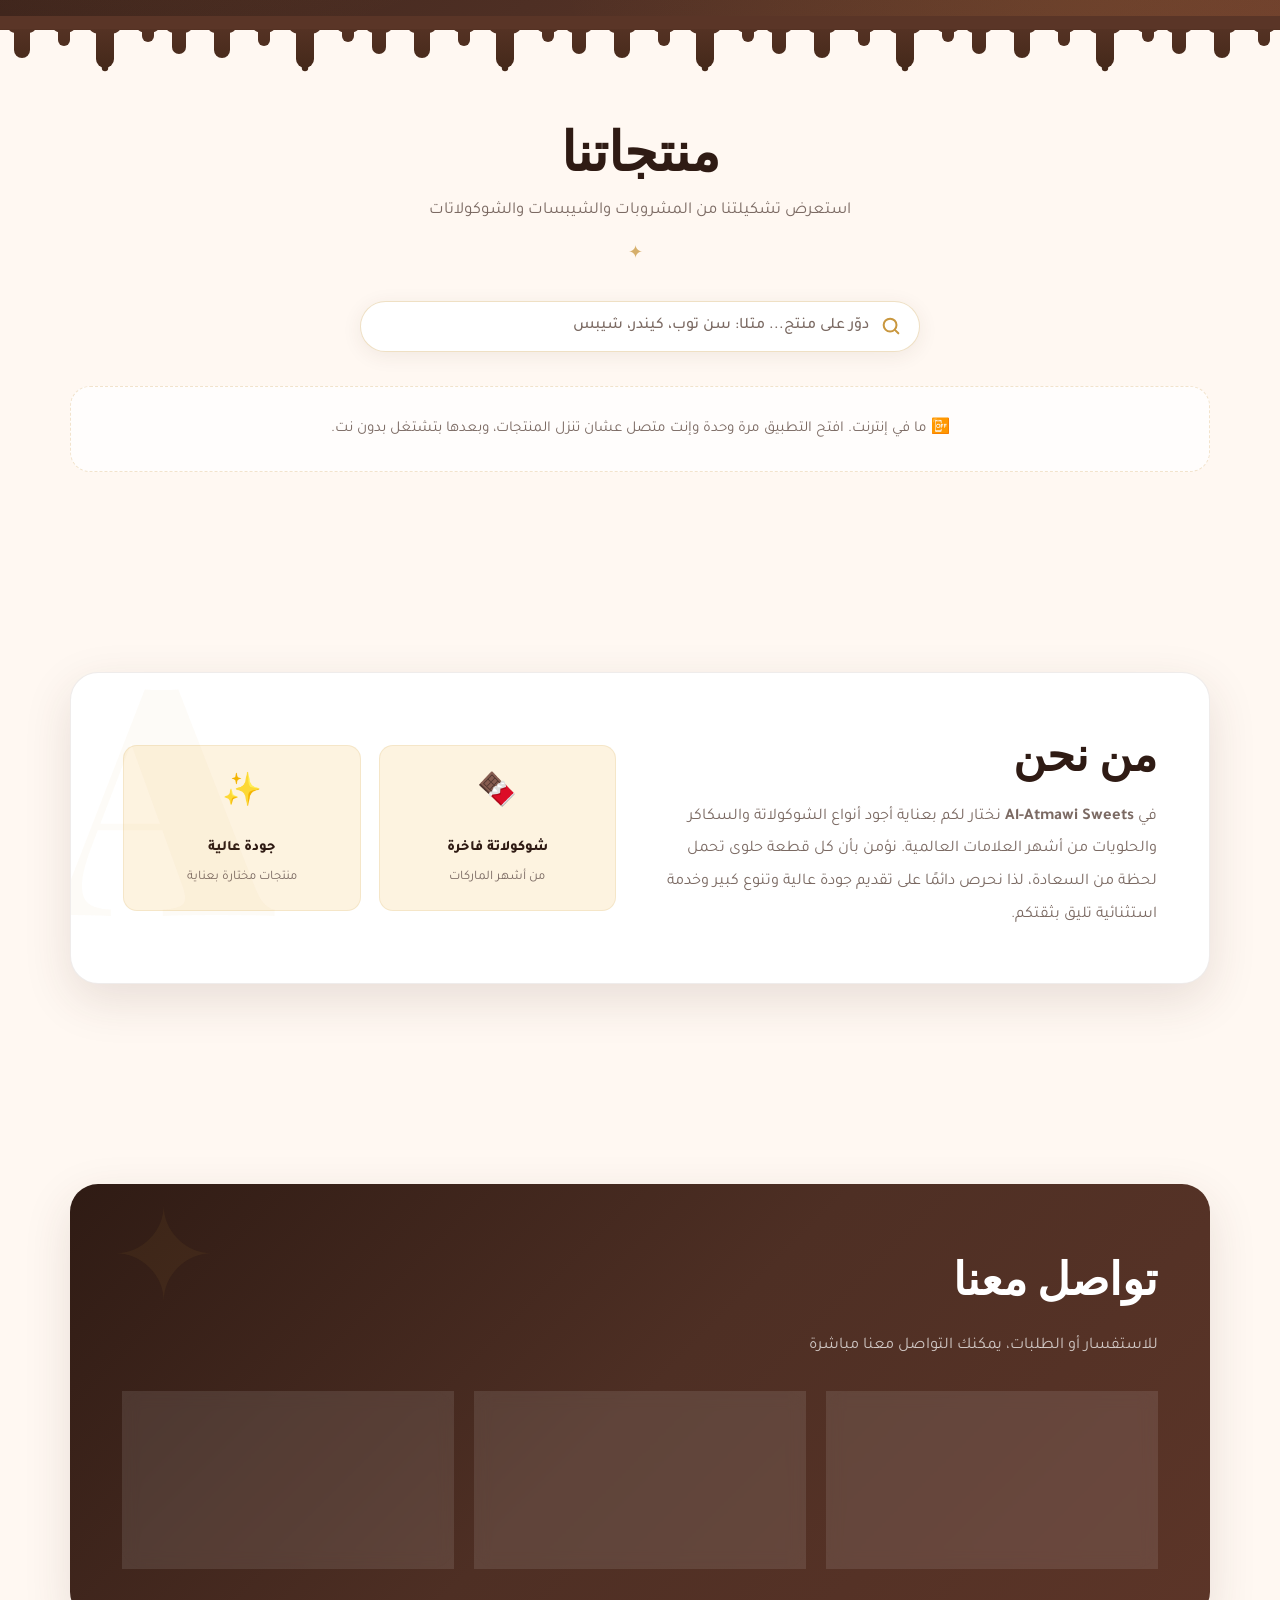
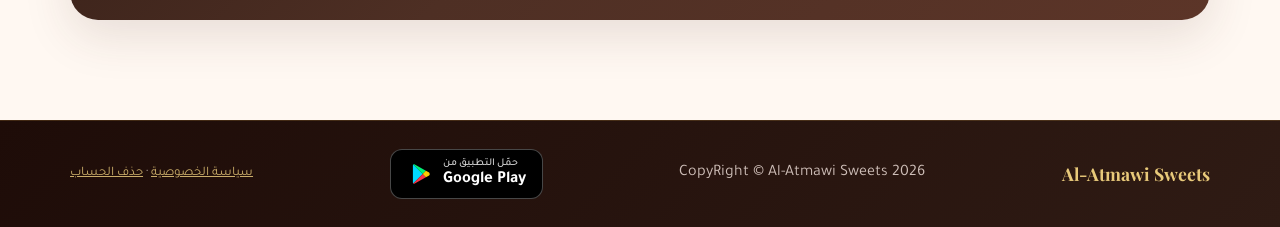
==== commit 21c47ac0: "النسخة المحمية من موقع العتماوي Co-Authored-By: Claude Opus 5.5 <noreply@anthropic.com> Claude-Sessi" ====
--- a/index.html
+++ b/index.html
@@ -1,627 +1,2 @@
-<!DOCTYPE html>
-<html lang="ar" dir="rtl">
-<head>
-  <meta charset="UTF-8" />
-  <meta name="viewport" content="width=device-width, initial-scale=1.0" />
-  <title>العتماوي للسكاكر والحلويات</title>
-  <meta name="description" content="أجود أنواع الشوكولاتة والسكاكر من أشهر الشركات العالمية" />
-  <meta name="theme-color" content="#2f1b14" />
-  <meta name="apple-mobile-web-app-capable" content="yes" />
-  <meta name="apple-mobile-web-app-status-bar-style" content="default" />
-  <meta name="mobile-web-app-capable" content="yes" />
-  <meta name="apple-mobile-web-app-title" content="العتماوي" />
-
-  <!-- Open Graph / Facebook / WhatsApp Preview -->
-  <meta property="og:type" content="website" />
-  <meta property="og:url" content="https://genereal2.github.io/Al-Atmawi/index.html" />
-  <meta property="og:title" content="العتماوي للسكاكر والحلويات | Al-Atmawi Sweets" />
-  <meta property="og:description" content="أجود أنواع الشوكولاتة والسكاكر والمشروبات من أشهر الشركات العالمية" />
-  <meta property="og:image" content="https://genereal2.github.io/Al-Atmawi/og-image.jpg" />
-  <meta property="og:image:width" content="1200" />
-  <meta property="og:image:height" content="630" />
-  <meta property="og:locale" content="ar_AR" />
-
-  <!-- Twitter Card -->
-  <meta name="twitter:card" content="summary_large_image" />
-  <meta name="twitter:title" content="العتماوي للسكاكر والحلويات | Al-Atmawi Sweets" />
-  <meta name="twitter:description" content="أجود أنواع الشوكولاتة والسكاكر والمشروبات من أشهر الشركات العالمية" />
-  <meta name="twitter:image" content="https://genereal2.github.io/Al-Atmawi/og-image.jpg" />
-  <link rel="manifest" href="manifest.json" />
-  <link rel="apple-touch-icon" sizes="180x180" href="icons/apple-touch-icon.png" />
-  <link rel="icon" type="image/png" sizes="192x192" href="icons/icon-192.png" />
-  <link rel="preconnect" href="https://fonts.googleapis.com">
-  <link rel="preconnect" href="https://fonts.gstatic.com" crossorigin>
-  <link rel="preconnect" href="https://firestore.googleapis.com">
-  <link rel="modulepreload" href="firebase/firebase-app.js" />
-  <link rel="modulepreload" href="firebase/firebase-firestore.js" />
-  <link rel="modulepreload" href="firebase/firebase-auth.js" />
-  <link rel="preconnect" href="https://res.cloudinary.com" crossorigin>
-  <link rel="stylesheet" href="style.css?v=21" />
-</head>
-<body>
-
-  <header class="topbar" id="topbar">
-    <div class="container navbar">
-      <a href="index.html" class="logo">Al-Atmawi <span>Sweets</span></a>
-      <nav>
-        <ul class="nav-links">
-          <li><a href="#home">الرئيسية</a></li>
-          <li><a href="#offers" class="offers-nav-link">🔥 العروض</a></li>
-          <li><a href="#products">المنتجات</a></li>
-          <li><a href="#about">من نحن</a></li>
-          <li><a href="#contact">تواصل معنا</a></li>
-          <li><a href="admin.html" class="admin-link">لوحة الأدمن</a></li>
-        </ul>
-      </nav>
-      <div class="header-actions">
-        <button id="accountBtn" class="header-icon-btn" type="button" title="حسابي">
-          👤 <span id="accountBtnLabel" class="header-btn-text">دخول</span>
-        </button>
-        <button id="cartBtn" class="header-icon-btn cart-btn" type="button" title="السلة" aria-label="السلة">
-          <svg id="candyJar" class="candy-jar" viewBox="0 0 28 32" aria-hidden="true">
-            <defs><clipPath id="jarClip"><rect x="5" y="10" width="18" height="19" rx="5"/></clipPath></defs>
-            <g clip-path="url(#jarClip)">
-              <circle class="jar-candy" cx="8.6" cy="26.3" r="2.7" fill="#e85d75"/>
-              <circle class="jar-candy" cx="14" cy="26.3" r="2.7" fill="#f2b632"/>
-              <circle class="jar-candy" cx="19.4" cy="26.3" r="2.7" fill="#4fc3b6"/>
-              <circle class="jar-candy" cx="8.6" cy="21.4" r="2.7" fill="#9b6ad8"/>
-              <circle class="jar-candy" cx="14" cy="21.4" r="2.7" fill="#ff8a5b"/>
-              <circle class="jar-candy" cx="19.4" cy="21.4" r="2.7" fill="#5ba7f2"/>
-              <circle class="jar-candy" cx="11.3" cy="16.6" r="2.7" fill="#f06fb0"/>
-              <circle class="jar-candy" cx="16.7" cy="16.6" r="2.7" fill="#8fce5a"/>
-            </g>
-            <rect class="jar-glass" x="4.5" y="9.5" width="19" height="20" rx="5.5"/>
-            <path class="jar-shine" d="M8 13.5v6"/>
-            <rect class="jar-neck" x="8.5" y="7" width="11" height="3" rx="1"/>
-            <rect class="jar-lid" x="7" y="2.5" width="14" height="5" rx="1.8"/>
-          </svg>
-          <span id="cartCount" class="cart-count hidden">0</span>
-        </button>
-        <button id="themeToggleBtn" class="theme-toggle-btn" type="button" title="تبديل الوضع">🌙</button>
-      </div>
-    </div>
-  </header>
-
-  <!-- ===== Hero ===== -->
-  <section class="hero" id="home">
-    <div class="container">
-      <div class="hero-content">
-        <h1>اكتشف عالم <em>الحلويات</em><br>اللذيذة</h1>
-        <p>نوفر أجود أنواع الشوكولاتة والسكاكر من أشهر الشركات العالمية بجودة عالية ومذاق مميز لا يُنسى.</p>
-
-        <div class="hero-buttons">
-          <a href="#products" class="btn btn-primary">تصفح المنتجات</a>
-          <a href="#contact" class="btn btn-secondary">تواصل معنا</a>
-        </div>
-
-        <div class="hero-stats">
-          <div class="hero-stat">
-            <strong data-target="500">0</strong>
-            <span>منتج متنوع</span>
-          </div>
-          <div class="hero-stat">
-            <strong data-target="100">0</strong>
-            <span>% جودة مضمونة</span>
-          </div>
-        </div>
-      </div>
-    </div>
-  </section>
-
-  <div class="choco-drip choco-drip-hero" aria-hidden="true"></div>
-
-  <!-- ===== Offers ===== -->
-  <section class="offers-section hidden" id="offers">
-    <div class="container">
-      <div class="offers-header">
-        <span class="offers-badge">🔥 لفترة محدودة</span>
-        <h2>عروضنا الخاصة</h2>
-        <p>أقوى العروض والأسعار المميزة من Al-Atmawi Sweets</p>
-      </div>
-      <div id="offersGrid" class="offers-grid"></div>
-    </div>
-  </section>
-
-  <div class="choco-drip choco-drip-offers" aria-hidden="true"></div>
-
-  <!-- ===== Products ===== -->
-  <section class="section" id="products">
-    <div class="container">
-      <div class="section-header">
-        <h2>منتجاتنا</h2>
-        <p>استعرض تشكيلتنا من المشروبات والشيبسات والشوكولاتات</p>
-      </div>
-
-      <!-- بحث المنتجات -->
-      <div class="product-search" role="search">
-        <svg class="product-search-icon" viewBox="0 0 24 24" aria-hidden="true"><circle cx="11" cy="11" r="7"/><path d="m20 20-3.5-3.5"/></svg>
-        <input type="search" id="productSearchInput" placeholder="دوّر على منتج... مثلًا: سن توب، كيندر، شيبس" autocomplete="off" aria-label="ابحث عن منتج" />
-        <button type="button" id="productSearchClear" class="product-search-clear hidden" aria-label="مسح البحث">✕</button>
-      </div>
-      <p id="productSearchStatus" class="product-search-status hidden"></p>
-
-      <div id="productsCategories"></div>
-    </div>
-  </section>
-
-
-  <!-- ===== About ===== -->
-  <section class="section" id="about">
-    <div class="container">
-      <div class="about-box">
-        <div class="about-text">
-          <h2>من نحن</h2>
-          <p>في <strong>Al-Atmawi Sweets</strong> نختار لكم بعناية أجود أنواع الشوكولاتة والسكاكر والحلويات من أشهر العلامات العالمية. نؤمن بأن كل قطعة حلوى تحمل لحظة من السعادة، لذا نحرص دائمًا على تقديم جودة عالية وتنوع كبير وخدمة استثنائية تليق بثقتكم.</p>
-        </div>
-        <div class="about-features">
-          <div class="about-feature">
-            <span class="about-feature-icon">🍫</span>
-            <h4>شوكولاتة فاخرة</h4>
-            <p>من أشهر الماركات</p>
-          </div>
-          <div class="about-feature">
-            <span class="about-feature-icon">✨</span>
-            <h4>جودة عالية</h4>
-            <p>منتجات مختارة بعناية</p>
-          </div>
-        </div>
-      </div>
-    </div>
-  </section>
-
-  <!-- ===== Contact ===== -->
-  <section class="section" id="contact">
-    <div class="container">
-      <div class="contact-box">
-        <h2>تواصل معنا</h2>
-        <p>للاستفسار أو الطلبات، يمكنك التواصل معنا مباشرة</p>
-        <div class="contact-grid">
-          <div class="contact-card">
-            <span class="contact-card-icon">📞</span>
-            <h3>الهاتف</h3>
-            <p><a href="tel:+970569489862">+970 569 489 862</a> <button id="copyPhoneBtn" class="copy-phone-btn" type="button" title="نسخ الرقم">📋</button></p>
-          </div>
-          <div class="contact-card">
-            <span class="contact-card-icon">💬</span>
-            <h3>واتساب</h3>
-            <p><a href="https://wa.me/970569489862" target="_blank">راسلنا الآن</a></p>
-          </div>
-          <div class="contact-card">
-            <span class="contact-card-icon">📘</span>
-            <h3>فيسبوك</h3>
-            <p><a href="https://www.facebook.com/Atmawe" target="_blank">صفحتنا الرسمية</a></p>
-          </div>
-        </div>
-      </div>
-    </div>
-  </section>
-
-  <footer>
-    <div class="container footer-content">
-      <div class="footer-logo">Al-Atmawi Sweets</div>
-      <p>CopyRight © Al-Atmawi Sweets 2026</p>
-      <p class="footer-legal"><a href="privacy.html">سياسة الخصوصية</a> · <a href="delete-account.html">حذف الحساب</a></p>
-    </div>
-  </footer>
-
-  <!-- Adding-to-order Banner -->
-  <div id="editOrderBanner" class="edit-order-banner hidden">
-    <span id="editOrderBannerText">✏️ اختر المنتجات يلي بدك تضيفها لطلبك</span>
-    <button id="backToEditOrderBtn" type="button">رجوع للطلب ←</button>
-  </div>
-
-  <!-- Offline / pending orders status -->
-  <div id="offlineStatusBar" class="offline-status-bar hidden" role="status" aria-live="polite">
-    <span id="offlineStatusText"></span>
-  </div>
-
-  <!-- Private Pricing Banner -->
-  <div id="privateBanner" class="private-banner hidden">
-    <span id="privateBannerText">🔒 أنت تشاهد الأسعار الخاصة</span>
-    <button id="privateLogoutBtn" type="button">تسجيل خروج</button>
-  </div>
-
-  <!-- Customer Account Modal -->
-  <div class="modal-overlay" id="accountModal">
-    <div class="modal-box" style="max-width:420px">
-      <button class="modal-close" id="accountModalCloseBtn" type="button">✕</button>
-      <div class="modal-info" style="padding:36px 32px">
-
-        <div id="customerAuthViews">
-          <div id="customerLoginView">
-            <h3 style="margin-bottom:20px">تسجيل الدخول</h3>
-            <form id="customerLoginForm" class="admin-form single-column">
-              <div class="form-group">
-                <label for="customerLoginEmail">البريد الإلكتروني</label>
-                <input type="email" id="customerLoginEmail" required placeholder="example@email.com" />
-              </div>
-              <div class="form-group">
-                <label for="customerLoginPassword">كلمة المرور</label>
-                <input type="password" id="customerLoginPassword" required placeholder="••••••••" />
-              </div>
-              <p id="customerLoginError" class="error-message hidden"></p>
-              <button type="submit" class="btn btn-primary full-btn">تسجيل الدخول</button>
-            </form>
-            <p class="admin-note" style="margin-top:16px;text-align:center">
-              ما عندك حساب؟ <button type="button" id="showSignupBtn" class="link-btn">أنشئ حساب جديد</button>
-            </p>
-          </div>
-
-          <div id="customerSignupView" class="hidden">
-            <h3 style="margin-bottom:20px">إنشاء حساب جديد</h3>
-            <form id="customerSignupForm" class="admin-form single-column">
-              <div class="form-group">
-                <label for="customerSignupName">اسمك</label>
-                <input type="text" id="customerSignupName" required placeholder="اكتب اسمك الكامل" />
-              </div>
-              <div class="form-group">
-                <label for="customerSignupEmail">البريد الإلكتروني</label>
-                <input type="email" id="customerSignupEmail" required placeholder="example@email.com" />
-              </div>
-              <div class="form-group">
-                <label for="customerSignupPhone">رقم الواتساب للتواصل</label>
-                <input type="tel" id="customerSignupPhone" inputmode="tel" required placeholder="9705xxxxxxx (أرقام فقط)" />
-              </div>
-              <div class="form-group">
-                <label for="customerSignupRegion">منطقتك</label>
-                <select id="customerSignupRegion" required>
-                  <option value="">اختر المنطقة</option>
-                  <option value="west_bank">الضفة الغربية — توصيل 20₪ للطرد</option>
-                  <option value="jerusalem">القدس — توصيل 30₪ للطرد</option>
-                  <option value="inside">الداخل — توصيل 70₪ للطرد</option>
-                </select>
-                <p class="admin-note" style="margin-top:8px">
-                  ملاحظة: الطرد الواحد يحتوي على 20-15 علبة شوكولاتة أو سكاكر مشكلة.
-                </p>
-              </div>
-              <div class="form-group">
-                <label for="customerSignupPassword">كلمة المرور</label>
-                <input type="password" id="customerSignupPassword" required placeholder="6 أحرف على الأقل" />
-              </div>
-              <p id="customerSignupError" class="error-message hidden"></p>
-              <button type="submit" class="btn btn-primary full-btn">إنشاء الحساب</button>
-            </form>
-            <p class="admin-note" style="margin-top:16px;text-align:center">
-              عندك حساب أصلًا؟ <button type="button" id="showLoginBtn" class="link-btn">سجل الدخول</button>
-            </p>
-          </div>
-        </div>
-
-        <div id="customerAccountView" class="hidden" style="text-align:center">
-          <div style="font-size:2.5rem;margin-bottom:10px">👤</div>
-          <h3 id="customerAccountName" style="margin-bottom:6px"></h3>
-          <p class="admin-note" id="customerAccountEmail" style="margin-bottom:20px"></p>
-          <div class="form-group" style="text-align:right">
-            <label for="customerAccountNameInput">اسمك</label>
-            <input type="text" id="customerAccountNameInput" placeholder="اكتب اسمك الكامل" />
-          </div>
-          <div class="form-group" style="text-align:right">
-            <label for="customerAccountPhone">رقم الواتساب للتواصل</label>
-            <input type="tel" id="customerAccountPhone" inputmode="tel" placeholder="9705xxxxxxx (أرقام فقط)" />
-          </div>
-          <div class="form-group" style="text-align:right">
-            <label for="customerAccountRegion">منطقتك</label>
-            <select id="customerAccountRegion">
-              <option value="">اختر المنطقة</option>
-              <option value="west_bank">الضفة الغربية — توصيل 20₪ للطرد</option>
-              <option value="jerusalem">القدس — توصيل 30₪ للطرد</option>
-              <option value="inside">الداخل — توصيل 70₪ للطرد</option>
-            </select>
-            <p class="admin-note" style="margin-top:8px">
-              ملاحظة: الطرد الواحد يحتوي على 20-15 علبة شوكولاتة أو سكاكر مشكلة.
-            </p>
-          </div>
-          <p id="customerPhoneMessage" class="error-message hidden"></p>
-          <button id="saveCustomerPhoneBtn" class="btn btn-outline full-btn" type="button" style="margin-bottom:12px">حفظ البيانات</button>
-          <button id="viewMyOrdersBtn" class="btn btn-outline full-btn" type="button" style="margin-bottom:12px">📦 طلباتي السابقة</button>
-          <button id="customerLogoutBtn" class="btn btn-light full-btn" type="button">تسجيل خروج</button>
-
-          <!-- حذف الحساب (مطلوب من Google Play) -->
-          <button id="deleteAccountBtn" class="link-btn delete-account-link" type="button">🗑️ حذف حسابي نهائيًا</button>
-          <div id="deleteAccountBox" class="delete-account-box hidden" style="text-align:right">
-            <h4>حذف الحساب نهائيًا</h4>
-            <p>رح ينمسح حساب الدخول تبعك، واسمك، ورقم الواتساب، ومنطقتك، وفئة الأسعار. هالخطوة ما بترجع.</p>
-            <p>الطلبات اللي بعثتها قبل بتضل محفوظة عندنا لأغراض المحاسبة. إذا بدك نمسحها كمان، راسلنا على الواتساب.</p>
-            <div class="form-group">
-              <label for="deleteAccountPassword">اكتب كلمة المرور للتأكيد</label>
-              <input type="password" id="deleteAccountPassword" placeholder="••••••••" autocomplete="current-password" />
-            </div>
-            <p id="deleteAccountError" class="error-message hidden"></p>
-            <button id="confirmDeleteAccountBtn" class="btn full-btn delete-account-confirm" type="button">نعم، احذف حسابي</button>
-            <button id="cancelDeleteAccountBtn" class="btn btn-light full-btn" type="button" style="margin-top:10px">تراجع</button>
-          </div>
-        </div>
-
-      </div>
-    </div>
-  </div>
-
-  <!-- Cart Modal -->
-  <div class="modal-overlay" id="cartModal">
-    <div class="modal-box receipt-box" style="max-width:460px">
-      <button class="modal-close" id="cartModalCloseBtn" type="button">✕</button>
-      <div class="modal-info receipt-paper">
-        <div class="receipt-head">
-          <div class="receipt-logo">Al-Atmawi <span>Sweets</span></div>
-          <div class="receipt-sub">العتماوي للسكاكر والحلويات</div>
-          <div class="receipt-meta">
-            <span>فاتورة طلب</span>
-            <span id="receiptDate"></span>
-          </div>
-        </div>
-        <div id="cartItemsList" class="cart-items-list"></div>
-        <div id="cartEmptyMessage" class="empty-message hidden">السلة فارغة</div>
-        <div id="cartSubtotalRow" class="cart-total-row hidden">
-          <span>المبلغ المطلوب (غير شامل التوصيل)</span>
-          <strong id="cartSubtotalAmount">0</strong>
-        </div>
-        <div id="cartDeliveryRow" class="cart-total-row cart-delivery-row hidden">
-          <span id="cartDeliveryLabel">سعر التوصيل</span>
-          <strong id="cartDeliveryAmount">0</strong>
-        </div>
-        <p id="cartParcelNote" class="admin-note hidden" style="margin-top:8px">
-          ملاحظة: الطرد الواحد يحتوي على 20-15 علبة شوكولاتة أو سكاكر مشكلة.
-        </p>
-        <button id="submitOrderBtn" class="btn btn-primary full-btn" type="button" style="margin-top:20px">إرسال الطلب</button>
-        <p id="cartMessage" class="error-message hidden" style="margin-top:12px"></p>
-        <div class="receipt-footer" aria-hidden="true">
-          <div class="receipt-barcode"></div>
-          <p class="receipt-thanks">شكرًا لاختياركم العتماوي ✦</p>
-        </div>
-      </div>
-    </div>
-  </div>
-
-  <!-- Order Success Modal -->
-  <div class="modal-overlay" id="orderSuccessModal">
-    <div class="modal-box order-success-box">
-      <div class="modal-info" style="padding:28px 28px 30px;text-align:center">
-        <svg id="orderSuccessAnim" class="order-box-anim" viewBox="0 0 240 200" aria-hidden="true">
-          <defs>
-            <linearGradient id="kraftBody" x1="0" y1="0" x2="0" y2="1">
-              <stop offset="0" stop-color="#b8894f"/>
-              <stop offset="1" stop-color="#9a6d3a"/>
-            </linearGradient>
-          </defs>
-          <ellipse cx="120" cy="180" rx="72" ry="8" fill="rgba(0,0,0,0.12)"/>
-          <g class="ob-candies">
-            <circle class="ob-candy c1" cx="98" cy="118" r="9" fill="#e85d75"/>
-            <circle class="ob-candy c2" cx="122" cy="122" r="10" fill="#f2b632"/>
-            <circle class="ob-candy c3" cx="145" cy="118" r="9" fill="#4fc3b6"/>
-          </g>
-          <rect class="ob-body" x="62" y="96" width="116" height="80" rx="6" fill="url(#kraftBody)"/>
-          <rect class="ob-ribbon-h" x="62" y="128" width="116" height="14" fill="#b0302a"/>
-          <g class="ob-lid">
-            <rect x="56" y="80" width="128" height="22" rx="5" fill="#8a5f31"/>
-            <rect x="56" y="96" width="128" height="6" fill="rgba(0,0,0,0.12)"/>
-          </g>
-          <rect class="ob-ribbon-v" x="113" y="80" width="14" height="96" fill="#c4372f"/>
-          <g class="ob-bow">
-            <ellipse cx="104" cy="74" rx="16" ry="10" fill="#c4372f" transform="rotate(-18 104 74)"/>
-            <ellipse cx="136" cy="74" rx="16" ry="10" fill="#c4372f" transform="rotate(18 136 74)"/>
-            <circle cx="120" cy="78" r="7" fill="#9e2520"/>
-          </g>
-          <g class="ob-sparkles" fill="#e8c97a">
-            <path d="M44 60l3 7 7 3-7 3-3 7-3-7-7-3 7-3z"/>
-            <path d="M196 52l2.5 5.5 5.5 2.5-5.5 2.5-2.5 5.5-2.5-5.5-5.5-2.5 5.5-2.5z"/>
-            <path d="M190 120l2 4 4 2-4 2-2 4-2-4-4-2 4-2z"/>
-          </g>
-        </svg>
-        <h3 class="order-success-title" id="orderSuccessTitle">تم إرسال طلبك 🎉</h3>
-        <p class="order-success-number">رقم الطلب: <strong id="orderSuccessNumber"></strong></p>
-        <p id="orderSuccessSummary" class="order-success-summary"></p>
-        <p class="admin-note" id="orderSuccessNote" style="margin-bottom:18px">رح نتواصل معك على الواتساب لتأكيد الطلب والتوصيل.</p>
-        <a id="orderSuccessWhatsApp" class="btn full-btn order-whatsapp-confirm" href="#" target="_blank" rel="noopener">
-          <svg viewBox="0 0 24 24" aria-hidden="true"><path d="M12 2a10 10 0 0 0-8.6 15.1L2 22l5-1.3A10 10 0 1 0 12 2z"/><path d="M8.5 8.5c.2-.6.6-.6 1-.6h.5c.2 0 .4 0 .6.5l.8 1.9c.1.2 0 .4-.1.6l-.5.6c-.1.2-.2.3 0 .6a7 7 0 0 0 3.2 2.9c.3.1.4 0 .6-.1l.7-.8c.2-.2.4-.2.6-.1l1.9.9c.3.1.4.2.4.4a2.5 2.5 0 0 1-1.8 2.3c-.6.1-1.3 0-2.6-.5a9.6 9.6 0 0 1-4.9-4.6c-.6-1-.9-2.1-.4-3.1z"/></svg>
-          أكّد طلبك على الواتساب
-        </a>
-        <button id="orderSuccessOkBtn" class="btn btn-light full-btn" type="button" style="margin-top:10px">تمام</button>
-      </div>
-    </div>
-  </div>
-
-  <!-- My Orders Modal -->
-  <div class="modal-overlay" id="myOrdersModal">
-    <div class="modal-box" style="max-width:500px">
-      <button class="modal-close" id="myOrdersCloseBtn" type="button">✕</button>
-      <div class="modal-info" style="padding:32px 28px">
-        <h3 style="margin-bottom:20px">📦 طلباتي السابقة</h3>
-        <div id="myOrdersList" class="my-orders-list"></div>
-        <div id="myOrdersEmpty" class="empty-message hidden">ما في طلبات سابقة لسا</div>
-      </div>
-    </div>
-  </div>
-
-  <!-- Edit Order Modal -->
-  <div class="modal-overlay" id="editOrderModal">
-    <div class="modal-box" style="max-width:480px">
-      <button class="modal-close" id="editOrderCloseBtn" type="button">✕</button>
-      <div class="modal-info" style="padding:32px 28px">
-        <h3 style="margin-bottom:8px">✏️ تعديل الطلب</h3>
-        <p class="admin-note" style="margin-bottom:20px">تقدر تزيد أو تنقص الكمية، تحذف منتج، أو تضيف منتجات جديدة. التعديل متاح بس لما تكون حالة الطلب "جديد".</p>
-        <div id="editOrderItemsList" class="cart-items-list"></div>
-
-        <button id="editOrderAddProductsBtn" class="btn btn-outline full-btn" type="button" style="margin-top:16px">➕ إضافة منتجات من القائمة</button>
-        <div id="editOrderEmpty" class="empty-message hidden">لازم يضل منتج واحد عالأقل بالطلب</div>
-        <div id="editOrderSubtotalRow" class="cart-total-row hidden">
-          <span>المبلغ المطلوب (غير شامل التوصيل)</span>
-          <strong id="editOrderSubtotalAmount">0</strong>
-        </div>
-        <p id="editOrderMessage" class="error-message hidden" style="margin-top:12px"></p>
-        <button id="saveEditOrderBtn" class="btn btn-primary full-btn" type="button" style="margin-top:16px">حفظ التعديلات</button>
-        <button id="cancelOrderBtn" class="btn btn-light full-btn" type="button" style="margin-top:10px;color:#a8281a">🗑️ إلغاء الطلب بالكامل</button>
-      </div>
-    </div>
-  </div>
-
-  <!-- Modal -->
-  <div class="modal-overlay" id="productModal">
-    <div class="modal-box">
-      <button class="modal-close" id="modalCloseBtn" type="button">✕</button>
-      <div class="modal-image-wrap">
-        <img id="modalImg" src="" alt="" />
-      </div>
-      <div class="modal-info">
-        <div id="modalBadge" class="modal-badge"></div>
-        <h3 id="modalName"></h3>
-        <p id="modalDesc" style="display:none"></p>
-        <button id="modalShareBtn" class="modal-share-btn" type="button">🔗 مشاركة المنتج</button>
-      </div>
-    </div>
-  </div>
-
-  <!-- iPhone: طريقة إضافة الموقع للشاشة الرئيسية -->
-  <div id="iosInstallHint" class="ios-install-hint hidden" role="dialog" aria-label="إضافة العتماوي للشاشة الرئيسية">
-    <button id="iosInstallClose" class="ios-install-close" type="button" aria-label="إغلاق">✕</button>
-    <div class="ios-install-head">
-      <img src="icons/apple-touch-icon.png" alt="" class="ios-install-icon" width="56" height="56" />
-      <div>
-        <div class="ios-install-title">حط العتماوي على شاشتك</div>
-        <div class="ios-install-sub">بيفتح زي التطبيق، وبتقدر تطلب حتى بدون إنترنت</div>
-      </div>
-    </div>
-    <ol class="ios-install-steps">
-      <li>
-        <div class="ios-step-num">1</div>
-        <div class="ios-step-text">
-          اكبس زر المشاركة
-          <svg class="ios-step-icon" viewBox="0 0 24 24" aria-hidden="true"><path d="M12 3v12M8 7l4-4 4 4"/><path d="M7 11H6a2 2 0 0 0-2 2v6a2 2 0 0 0 2 2h12a2 2 0 0 0 2-2v-6a2 2 0 0 0-2-2h-1"/></svg>
-          <div class="ios-step-note">إذا ما لقيته تحت، اكبس ••• وبعدها «مشاركة»</div>
-        </div>
-      </li>
-      <li>
-        <div class="ios-step-num">2</div>
-        <div class="ios-step-text">
-          اختار «إضافة إلى الشاشة الرئيسية»
-          <svg class="ios-step-icon" viewBox="0 0 24 24" aria-hidden="true"><rect x="4" y="4" width="16" height="16" rx="4"/><path d="M12 8v8M8 12h8"/></svg>
-        </div>
-      </li>
-    </ol>
-    <button id="iosInstallOk" class="btn btn-primary full-btn ios-install-ok" type="button">تمام، فهمت</button>
-  </div>
-
-  <div id="toastMsg" class="toast-msg"></div>
-
-  <script type="module" src="script.js?v=41"></script>
-  <script>
-    /* Animated Counters */
-    function animateCounter(el, target) {
-      let startTime = null;
-      const duration = 2000;
-      function step(timestamp) {
-        if (!startTime) startTime = timestamp;
-        const progress = Math.min((timestamp - startTime) / duration, 1);
-        const ease = 1 - Math.pow(1 - progress, 4);
-        const current = Math.floor(ease * target);
-        el.textContent = (target === 100 ? "" : "+") + current;
-        if (progress < 1) requestAnimationFrame(step);
-        else el.textContent = (target === 100 ? "" : "+") + target;
-      }
-      requestAnimationFrame(step);
-    }
-
-    const counterObserver = new IntersectionObserver((entries) => {
-      entries.forEach(entry => {
-        if (entry.isIntersecting) {
-          entry.target.querySelectorAll("[data-target]").forEach(el => {
-            animateCounter(el, parseInt(el.dataset.target));
-          });
-          counterObserver.unobserve(entry.target);
-        }
-      });
-    }, { threshold: 0.6 });
-
-    const heroStats = document.querySelector(".hero-stats");
-    if (heroStats) counterObserver.observe(heroStats);
-
-    /* Service Worker */
-    // جوا التطبيق (Capacitor) الملفات أصلًا على الجهاز، فما في داعي لـ Service Worker
-    const isNativeApp = !!(window.Capacitor && typeof window.Capacitor.isNativePlatform === "function" && window.Capacitor.isNativePlatform());
-    if ("serviceWorker" in navigator && !isNativeApp) {
-      window.addEventListener("load", () => {
-        navigator.serviceWorker.register("./service-worker.js").catch(() => {});
-      });
-    }
-
-    /* iPhone: نافذة "حط العتماوي على شاشتك"
-       بتطلع بس على آيفون/آيباد من المتصفح، مش من التطبيق ولا لو الموقع مضاف أصلًا،
-       ولو الزبون سكّرها ما بترجع إلا بعد 14 يوم */
-    (function () {
-      var hint = document.getElementById("iosInstallHint");
-      if (!hint) return;
-      var KEY = "al-atmawi-ios-hint-dismissed";
-      var ua = navigator.userAgent || "";
-      var isIOS = /iPhone|iPad|iPod/.test(ua) || (navigator.platform === "MacIntel" && navigator.maxTouchPoints > 1);
-      var isStandalone = navigator.standalone === true ||
-        (window.matchMedia && window.matchMedia("(display-mode: standalone)").matches);
-      var inAppBrowser = /FBAN|FBAV|Instagram|Line\/|Snapchat|TikTok|musical_ly/i.test(ua);
-      if (!isIOS || isStandalone || inAppBrowser || isNativeApp) return;
-      try {
-        var last = parseInt(localStorage.getItem(KEY) || "0", 10);
-        if (last && Date.now() - last < 14 * 24 * 60 * 60 * 1000) return;
-      } catch (e) {}
-
-      function hideHint() {
-        hint.classList.remove("is-visible");
-        setTimeout(function () { hint.classList.add("hidden"); }, 350);
-        try { localStorage.setItem(KEY, String(Date.now())); } catch (e) {}
-      }
-      document.getElementById("iosInstallClose").addEventListener("click", hideHint);
-      document.getElementById("iosInstallOk").addEventListener("click", hideHint);
-
-      function showHint() {
-        // ما بنطلعها فوق نافذة مفتوحة (سلة، حساب...)، بنستنى شوي
-        if (document.querySelector(".modal-overlay.active")) { setTimeout(showHint, 4000); return; }
-        hint.classList.remove("hidden");
-        requestAnimationFrame(function () { requestAnimationFrame(function () { hint.classList.add("is-visible"); }); });
-      }
-      setTimeout(showHint, 5000);
-    })();
-
-    /* ① Dark / Light Mode */
-    const themeBtn = document.getElementById("themeToggleBtn");
-    const savedTheme = localStorage.getItem("al-atmawi-theme") || "light";
-    function applyTheme(t) {
-      document.documentElement.setAttribute("data-theme", t);
-      themeBtn.textContent = t === "dark" ? "☀️" : "🌙";
-      localStorage.setItem("al-atmawi-theme", t);
-    }
-    applyTheme(savedTheme);
-    themeBtn.addEventListener("click", () => {
-      applyTheme(document.documentElement.getAttribute("data-theme") === "dark" ? "light" : "dark");
-    });
-
-    /* ② Copy Phone */
-    function showToast(msg) {
-      const t = document.getElementById("toastMsg");
-      t.textContent = msg;
-      t.classList.add("show");
-      setTimeout(() => t.classList.remove("show"), 2500);
-    }
-    document.getElementById("copyPhoneBtn").addEventListener("click", function() {
-      navigator.clipboard.writeText("+970569489862").then(() => {
-        showToast("✅ تم نسخ الرقم!");
-        this.textContent = "✅";
-        setTimeout(() => this.textContent = "📋", 2000);
-      }).catch(() => showToast("❌ فشل النسخ"));
-    });
-
-    /* ③ Share Product */
-    document.getElementById("modalShareBtn").addEventListener("click", function() {
-      const name = document.getElementById("modalName").textContent;
-      const badge = document.getElementById("modalBadge").textContent;
-      const text = name + (badge ? " — " + badge : "") + "\nمن Al-Atmawi Sweets 🍫";
-      const shareUrl = location.href; // الرابط الحين فيه ?product=ID تلقائياً
-      if (navigator.share) {
-        navigator.share({ title: name, text: text, url: shareUrl });
-      } else {
-        navigator.clipboard.writeText(text + "\n" + shareUrl).then(() => {
-          showToast("✅ تم نسخ رابط المنتج!");
-          this.textContent = "✅ تم النسخ";
-          setTimeout(() => this.textContent = "🔗 مشاركة المنتج", 2000);
-        });
-      }
-    });
-  </script>
-</body>
-</html>+<!-- © Al-Atmawi Sweets — جميع الحقوق محفوظة -->
+<!DOCTYPE html> <html lang="ar" dir="rtl"> <head> <meta charset="UTF-8"/> <meta name="viewport" content="width=device-width,initial-scale=1"/> <title>العتماوي للسكاكر والحلويات</title> <meta name="description" content="أجود أنواع الشوكولاتة والسكاكر من أشهر الشركات العالمية"/> <meta name="theme-color" content="#2f1b14"/> <meta name="apple-mobile-web-app-capable" content="yes"/> <meta name="apple-mobile-web-app-status-bar-style" content="default"/> <meta name="mobile-web-app-capable" content="yes"/> <meta name="apple-mobile-web-app-title" content="العتماوي"/> <link rel="canonical" href="https://genereal2.github.io/al-atmawi/"/> <meta property="og:type" content="website"/> <meta property="og:site_name" content="العتماوي للسكاكر والحلويات"/> <meta property="og:url" content="https://genereal2.github.io/al-atmawi/"/> <meta property="og:title" content="العتماوي للسكاكر والحلويات | Al-Atmawi Sweets"/> <meta property="og:description" content="شوكولاتة وسكاكر ومشروبات من أشهر الماركات العالمية. اطلب أونلاين، والتوصيل للضفة والقدس والداخل."/> <meta property="og:image" content="https://genereal2.github.io/al-atmawi/og-image.jpg?v=2"/> <meta property="og:image:secure_url" content="https://genereal2.github.io/al-atmawi/og-image.jpg?v=2"/> <meta property="og:image:type" content="image/jpeg"/> <meta property="og:image:width" content="1200"/> <meta property="og:image:height" content="630"/> <meta property="og:image:alt" content="شعار محلات العتماوي للسكاكر والحلويات"/> <meta property="og:locale" content="ar_AR"/> <meta name="twitter:card" content="summary_large_image"/> <meta name="twitter:title" content="العتماوي للسكاكر والحلويات | Al-Atmawi Sweets"/> <meta name="twitter:description" content="شوكولاتة وسكاكر ومشروبات من أشهر الماركات العالمية. اطلب أونلاين، والتوصيل للضفة والقدس والداخل."/> <meta name="twitter:image" content="https://genereal2.github.io/al-atmawi/og-image.jpg?v=2"/> <link rel="manifest" href="manifest.json"/> <link rel="apple-touch-icon" sizes="180x180" href="icons/apple-touch-icon.png"/> <link rel="icon" type="image/png" sizes="192x192" href="icons/icon-192.png"/> <link rel="preconnect" href="https://fonts.googleapis.com"> <link rel="preconnect" href="https://fonts.gstatic.com" crossorigin> <link rel="preconnect" href="https://firestore.googleapis.com"> <link rel="modulepreload" href="firebase/firebase-app.js"/> <link rel="modulepreload" href="firebase/firebase-firestore.js"/> <link rel="modulepreload" href="firebase/firebase-auth.js"/> <link rel="preconnect" href="https://res.cloudinary.com" crossorigin> <link rel="stylesheet" href="style.css?v=25"/> </head> <body> <header class="topbar" id="topbar"> <div class="container navbar"> <a href="index.html" class="logo">Al-Atmawi <span>Sweets</span></a> <nav> <ul class="nav-links"> <li><a href="#home">الرئيسية</a></li> <li><a href="#offers" class="offers-nav-link">🔥 العروض</a></li> <li><a href="#products">المنتجات</a></li> <li><a href="#about">من نحن</a></li> <li><a href="#contact">تواصل معنا</a></li> <li><a href="admin.html" class="admin-link">لوحة الأدمن</a></li> </ul> </nav> <div class="header-actions"> <button id="accountBtn" class="header-icon-btn" type="button" title="حسابي"> 👤 <span id="accountBtnLabel" class="header-btn-text">دخول</span> </button> <button id="cartBtn" class="header-icon-btn cart-btn" type="button" title="السلة" aria-label="السلة"> <svg id="candyJar" class="candy-jar" viewBox="0 0 28 32" aria-hidden="true"> <defs><clipPath id="jarClip"><rect x="5" y="10" width="18" height="19" rx="5"/></clipPath></defs> <g clip-path="url(#jarClip)"> <circle class="jar-candy" cx="8.6" cy="26.3" r="2.7" fill="#e85d75"/> <circle class="jar-candy" cx="14" cy="26.3" r="2.7" fill="#f2b632"/> <circle class="jar-candy" cx="19.4" cy="26.3" r="2.7" fill="#4fc3b6"/> <circle class="jar-candy" cx="8.6" cy="21.4" r="2.7" fill="#9b6ad8"/> <circle class="jar-candy" cx="14" cy="21.4" r="2.7" fill="#ff8a5b"/> <circle class="jar-candy" cx="19.4" cy="21.4" r="2.7" fill="#5ba7f2"/> <circle class="jar-candy" cx="11.3" cy="16.6" r="2.7" fill="#f06fb0"/> <circle class="jar-candy" cx="16.7" cy="16.6" r="2.7" fill="#8fce5a"/> </g> <rect class="jar-glass" x="4.5" y="9.5" width="19" height="20" rx="5.5"/> <path class="jar-shine" d="M8 13.5v6"/> <rect class="jar-neck" x="8.5" y="7" width="11" height="3" rx="1"/> <rect class="jar-lid" x="7" y="2.5" width="14" height="5" rx="1.8"/> </svg> <span id="cartCount" class="cart-count hidden">0</span> </button> <button id="themeToggleBtn" class="theme-toggle-btn" type="button" title="تبديل الوضع">🌙</button> </div> </div> </header> <section class="hero" id="home"> <div class="container"> <div class="hero-logo" aria-hidden="true"> <div class="hero-logo-ring"><img src="icons/icon-512.png" alt="" width="512" height="512" decoding="async"/></div> </div> <div class="hero-content"> <h1>اكتشف عالم <em>الحلويات</em><br>اللذيذة</h1> <p>نوفر أجود أنواع الشوكولاتة والسكاكر من أشهر الشركات العالمية بجودة عالية ومذاق مميز لا يُنسى.</p> <div class="hero-buttons"> <a href="#products" class="btn btn-primary">تصفح المنتجات</a> <a href="#contact" class="btn btn-secondary">تواصل معنا</a> </div> <div class="hero-stats"> <div class="hero-stat"> <strong data-target="500">0</strong> <span>منتج متنوع</span> </div> <div class="hero-stat"> <strong data-target="100">0</strong> <span>% جودة مضمونة</span> </div> </div> </div> </div> </section> <div class="choco-drip choco-drip-hero" aria-hidden="true"></div> <section class="offers-section hidden" id="offers"> <div class="container"> <div class="offers-header"> <span class="offers-badge">🔥 لفترة محدودة</span> <h2>عروضنا الخاصة</h2> <p>أقوى العروض والأسعار المميزة من Al-Atmawi Sweets</p> </div> <div id="offersGrid" class="offers-grid"></div> </div> </section> <div class="choco-drip choco-drip-offers" aria-hidden="true"></div> <section class="section" id="products"> <div class="container"> <div class="section-header"> <h2>منتجاتنا</h2> <p>استعرض تشكيلتنا من المشروبات والشيبسات والشوكولاتات</p> </div> <div class="product-search" role="search"> <svg class="product-search-icon" viewBox="0 0 24 24" aria-hidden="true"><circle cx="11" cy="11" r="7"/><path d="m20 20-3.5-3.5"/></svg> <input type="search" id="productSearchInput" placeholder="دوّر على منتج... مثلًا: سن توب، كيندر، شيبس" autocomplete="off" aria-label="ابحث عن منتج"/> <button type="button" id="productSearchClear" class="product-search-clear hidden" aria-label="مسح البحث">✕</button> </div> <p id="productSearchStatus" class="product-search-status hidden"></p> <div id="productsCategories"></div> </div> </section> <section class="section" id="about"> <div class="container"> <div class="about-box"> <div class="about-text"> <h2>من نحن</h2> <p>في <strong>Al-Atmawi Sweets</strong> نختار لكم بعناية أجود أنواع الشوكولاتة والسكاكر والحلويات من أشهر العلامات العالمية. نؤمن بأن كل قطعة حلوى تحمل لحظة من السعادة، لذا نحرص دائمًا على تقديم جودة عالية وتنوع كبير وخدمة استثنائية تليق بثقتكم.</p> </div> <div class="about-features"> <div class="about-feature"> <span class="about-feature-icon">🍫</span> <h4>شوكولاتة فاخرة</h4> <p>من أشهر الماركات</p> </div> <div class="about-feature"> <span class="about-feature-icon">✨</span> <h4>جودة عالية</h4> <p>منتجات مختارة بعناية</p> </div> </div> </div> </div> </section> <section class="section" id="contact"> <div class="container"> <div class="contact-box"> <h2>تواصل معنا</h2> <p>للاستفسار أو الطلبات، يمكنك التواصل معنا مباشرة</p> <div class="contact-grid"> <div class="contact-card"> <span class="contact-card-icon">📞</span> <h3>الهاتف</h3> <p><a href="tel:+970569489862">+970 569 489 862</a> <button id="copyPhoneBtn" class="copy-phone-btn" type="button" title="نسخ الرقم">📋</button></p> </div> <div class="contact-card"> <span class="contact-card-icon">💬</span> <h3>واتساب</h3> <p><a href="https://wa.me/970569489862" target="_blank">راسلنا الآن</a></p> </div> <div class="contact-card"> <span class="contact-card-icon">📘</span> <h3>فيسبوك</h3> <p><a href="https://www.facebook.com/Atmawe" target="_blank">صفحتنا الرسمية</a></p> </div> </div> </div> </div> </section> <footer> <div class="container footer-content"> <div class="footer-logo">Al-Atmawi Sweets</div> <p>CopyRight © Al-Atmawi Sweets 2026</p> <a id="footerPlayLink" class="footer-play" href="https://play.google.com/store/apps/details?id=com.alatmawi.store" target="_blank" rel="noopener"> <svg viewBox="0 0 24 24" aria-hidden="true"><path d="M4.2 2.6c-.2.2-.3.6-.3 1v16.8c0 .4.1.8.3 1l9.5-9.4-9.5-9.4Z" fill="#00d7fe"/><path d="m16.9 15.2-3.2-3.2-9.5 9.4c.4.4.9.4 1.6.1l11.1-6.3Z" fill="#f63448"/><path d="m16.9 8.8-11.1-6.3c-.7-.4-1.2-.3-1.6.1l9.5 9.4 3.2-3.2Z" fill="#00f076"/><path d="m20.1 10.6-3.2-1.8-3.2 3.2 3.2 3.2 3.2-1.8c.9-.5.9-1.3 0-2.8Z" fill="#ffc900"/></svg> <span><small>حمّل التطبيق من</small>Google Play</span> </a> <p class="footer-legal"><a href="privacy.html">سياسة الخصوصية</a> · <a href="delete-account.html">حذف الحساب</a></p> </div> </footer> <div id="editOrderBanner" class="edit-order-banner hidden"> <span id="editOrderBannerText">✏️ اختر المنتجات يلي بدك تضيفها لطلبك</span> <button id="backToEditOrderBtn" type="button">رجوع للطلب ←</button> </div> <div id="offlineStatusBar" class="offline-status-bar hidden" role="status" aria-live="polite"> <span id="offlineStatusText"></span> </div> <div id="privateBanner" class="private-banner hidden"> <span id="privateBannerText">🔒 أنت تشاهد الأسعار الخاصة</span> <button id="privateLogoutBtn" type="button">تسجيل خروج</button> </div> <div class="modal-overlay" id="accountModal"> <div class="modal-box" style="max-width:420px"> <button class="modal-close" id="accountModalCloseBtn" type="button">✕</button> <div class="modal-info" style="padding:36px 32px"> <div id="customerAuthViews"> <div id="customerLoginView"> <h3 style="margin-bottom:20px">تسجيل الدخول</h3> <form id="customerLoginForm" class="admin-form single-column"> <div class="form-group"> <label for="customerLoginEmail">البريد الإلكتروني</label> <input type="email" id="customerLoginEmail" required placeholder="example@email.com"/> </div> <div class="form-group"> <label for="customerLoginPassword">كلمة المرور</label> <input type="password" id="customerLoginPassword" required placeholder="••••••••"/> </div> <p id="customerLoginError" class="error-message hidden"></p> <button type="submit" class="btn btn-primary full-btn">تسجيل الدخول</button> </form> <p class="admin-note" style="margin-top:16px;text-align:center"> ما عندك حساب؟ <button type="button" id="showSignupBtn" class="link-btn">أنشئ حساب جديد</button> </p> </div> <div id="customerSignupView" class="hidden"> <h3 style="margin-bottom:20px">إنشاء حساب جديد</h3> <form id="customerSignupForm" class="admin-form single-column"> <div class="form-group"> <label for="customerSignupName">اسمك</label> <input type="text" id="customerSignupName" required placeholder="اكتب اسمك الكامل"/> </div> <div class="form-group"> <label for="customerSignupEmail">البريد الإلكتروني</label> <input type="email" id="customerSignupEmail" required placeholder="example@email.com"/> </div> <div class="form-group"> <label for="customerSignupPhone">رقم الواتساب للتواصل</label> <input type="tel" id="customerSignupPhone" inputmode="tel" required placeholder="9705xxxxxxx (أرقام فقط)"/> </div> <div class="form-group"> <label for="customerSignupRegion">منطقتك</label> <select id="customerSignupRegion" required> <option value="">اختر المنطقة</option> <option value="west_bank">الضفة الغربية — توصيل 20₪ للطرد</option> <option value="jerusalem">القدس — توصيل 30₪ للطرد</option> <option value="inside">الداخل — توصيل 70₪ للطرد</option> </select> <p class="admin-note" style="margin-top:8px"> ملاحظة: الطرد الواحد يحتوي على 20-15 علبة شوكولاتة أو سكاكر مشكلة. </p> </div> <div class="form-group"> <label for="customerSignupPassword">كلمة المرور</label> <input type="password" id="customerSignupPassword" required placeholder="6 أحرف على الأقل"/> </div> <p id="customerSignupError" class="error-message hidden"></p> <button type="submit" class="btn btn-primary full-btn">إنشاء الحساب</button> </form> <p class="admin-note" style="margin-top:16px;text-align:center"> عندك حساب أصلًا؟ <button type="button" id="showLoginBtn" class="link-btn">سجل الدخول</button> </p> </div> </div> <div id="customerAccountView" class="hidden" style="text-align:center"> <div style="font-size:2.5rem;margin-bottom:10px">👤</div> <h3 id="customerAccountName" style="margin-bottom:6px"></h3> <p class="admin-note" id="customerAccountEmail" style="margin-bottom:20px"></p> <div class="form-group" style="text-align:right"> <label for="customerAccountNameInput">اسمك</label> <input type="text" id="customerAccountNameInput" placeholder="اكتب اسمك الكامل"/> </div> <div class="form-group" style="text-align:right"> <label for="customerAccountPhone">رقم الواتساب للتواصل</label> <input type="tel" id="customerAccountPhone" inputmode="tel" placeholder="9705xxxxxxx (أرقام فقط)"/> </div> <div class="form-group" style="text-align:right"> <label for="customerAccountRegion">منطقتك</label> <select id="customerAccountRegion"> <option value="">اختر المنطقة</option> <option value="west_bank">الضفة الغربية — توصيل 20₪ للطرد</option> <option value="jerusalem">القدس — توصيل 30₪ للطرد</option> <option value="inside">الداخل — توصيل 70₪ للطرد</option> </select> <p class="admin-note" style="margin-top:8px"> ملاحظة: الطرد الواحد يحتوي على 20-15 علبة شوكولاتة أو سكاكر مشكلة. </p> </div> <p id="customerPhoneMessage" class="error-message hidden"></p> <button id="saveCustomerPhoneBtn" class="btn btn-outline full-btn" type="button" style="margin-bottom:12px">حفظ البيانات</button> <button id="viewMyOrdersBtn" class="btn btn-outline full-btn" type="button" style="margin-bottom:12px">📦 طلباتي السابقة</button> <button id="customerLogoutBtn" class="btn btn-light full-btn" type="button">تسجيل خروج</button> <button id="deleteAccountBtn" class="link-btn delete-account-link" type="button">🗑️ حذف حسابي نهائيًا</button> <div id="deleteAccountBox" class="delete-account-box hidden" style="text-align:right"> <h4>حذف الحساب نهائيًا</h4> <p>رح ينمسح حساب الدخول تبعك، واسمك، ورقم الواتساب، ومنطقتك، وفئة الأسعار. هالخطوة ما بترجع.</p> <p>الطلبات اللي بعثتها قبل بتضل محفوظة عندنا لأغراض المحاسبة. إذا بدك نمسحها كمان، راسلنا على الواتساب.</p> <div class="form-group"> <label for="deleteAccountPassword">اكتب كلمة المرور للتأكيد</label> <input type="password" id="deleteAccountPassword" placeholder="••••••••" autocomplete="current-password"/> </div> <p id="deleteAccountError" class="error-message hidden"></p> <button id="confirmDeleteAccountBtn" class="btn full-btn delete-account-confirm" type="button">نعم، احذف حسابي</button> <button id="cancelDeleteAccountBtn" class="btn btn-light full-btn" type="button" style="margin-top:10px">تراجع</button> </div> </div> </div> </div> </div> <div class="modal-overlay" id="cartModal"> <div class="modal-box receipt-box" style="max-width:460px"> <button class="modal-close" id="cartModalCloseBtn" type="button">✕</button> <div class="modal-info receipt-paper"> <div class="receipt-head"> <div class="receipt-logo">Al-Atmawi <span>Sweets</span></div> <div class="receipt-sub">العتماوي للسكاكر والحلويات</div> <div class="receipt-meta"> <span>فاتورة طلب</span> <span id="receiptDate"></span> </div> </div> <div id="cartItemsList" class="cart-items-list"></div> <div id="cartEmptyMessage" class="empty-message hidden">السلة فارغة</div> <div id="cartSubtotalRow" class="cart-total-row hidden"> <span>المبلغ المطلوب (غير شامل التوصيل)</span> <strong id="cartSubtotalAmount">0</strong> </div> <div id="cartDeliveryRow" class="cart-total-row cart-delivery-row hidden"> <span id="cartDeliveryLabel">سعر التوصيل</span> <strong id="cartDeliveryAmount">0</strong> </div> <p id="cartParcelNote" class="admin-note hidden" style="margin-top:8px"> ملاحظة: الطرد الواحد يحتوي على 20-15 علبة شوكولاتة أو سكاكر مشكلة. </p> <button id="submitOrderBtn" class="btn btn-primary full-btn" type="button" style="margin-top:20px">إرسال الطلب</button> <p id="cartMessage" class="error-message hidden" style="margin-top:12px"></p> <div class="receipt-footer" aria-hidden="true"> <div class="receipt-barcode"></div> <p class="receipt-thanks">شكرًا لاختياركم العتماوي ✦</p> </div> </div> </div> </div> <div class="modal-overlay" id="orderSuccessModal"> <div class="modal-box order-success-box"> <div class="modal-info" style="padding:28px 28px 30px;text-align:center"> <svg id="orderSuccessAnim" class="order-box-anim" viewBox="0 0 240 200" aria-hidden="true"> <defs> <linearGradient id="kraftBody" x1="0" y1="0" x2="0" y2="1"> <stop offset="0" stop-color="#b8894f"/> <stop offset="1" stop-color="#9a6d3a"/> </linearGradient> </defs> <ellipse cx="120" cy="180" rx="72" ry="8" fill="rgba(0,0,0,0.12)"/> <g class="ob-candies"> <circle class="ob-candy c1" cx="98" cy="118" r="9" fill="#e85d75"/> <circle class="ob-candy c2" cx="122" cy="122" r="10" fill="#f2b632"/> <circle class="ob-candy c3" cx="145" cy="118" r="9" fill="#4fc3b6"/> </g> <rect class="ob-body" x="62" y="96" width="116" height="80" rx="6" fill="url(#kraftBody)"/> <rect class="ob-ribbon-h" x="62" y="128" width="116" height="14" fill="#b0302a"/> <g class="ob-lid"> <rect x="56" y="80" width="128" height="22" rx="5" fill="#8a5f31"/> <rect x="56" y="96" width="128" height="6" fill="rgba(0,0,0,0.12)"/> </g> <rect class="ob-ribbon-v" x="113" y="80" width="14" height="96" fill="#c4372f"/> <g class="ob-bow"> <ellipse cx="104" cy="74" rx="16" ry="10" fill="#c4372f" transform="rotate(-18 104 74)"/> <ellipse cx="136" cy="74" rx="16" ry="10" fill="#c4372f" transform="rotate(18 136 74)"/> <circle cx="120" cy="78" r="7" fill="#9e2520"/> </g> <g class="ob-sparkles" fill="#e8c97a"> <path d="M44 60l3 7 7 3-7 3-3 7-3-7-7-3 7-3z"/> <path d="M196 52l2.5 5.5 5.5 2.5-5.5 2.5-2.5 5.5-2.5-5.5-5.5-2.5 5.5-2.5z"/> <path d="M190 120l2 4 4 2-4 2-2 4-2-4-4-2 4-2z"/> </g> </svg> <h3 class="order-success-title" id="orderSuccessTitle">تم إرسال طلبك 🎉</h3> <p class="order-success-number">رقم الطلب: <strong id="orderSuccessNumber"></strong></p> <p id="orderSuccessSummary" class="order-success-summary"></p> <p class="admin-note" id="orderSuccessNote" style="margin-bottom:18px">رح نتواصل معك على الواتساب لتأكيد الطلب والتوصيل.</p> <a id="orderSuccessWhatsApp" class="btn full-btn order-whatsapp-confirm" href="#" target="_blank" rel="noopener"> <svg viewBox="0 0 24 24" aria-hidden="true"><path d="M12 2a10 10 0 0 0-8.6 15.1L2 22l5-1.3A10 10 0 1 0 12 2z"/><path d="M8.5 8.5c.2-.6.6-.6 1-.6h.5c.2 0 .4 0 .6.5l.8 1.9c.1.2 0 .4-.1.6l-.5.6c-.1.2-.2.3 0 .6a7 7 0 0 0 3.2 2.9c.3.1.4 0 .6-.1l.7-.8c.2-.2.4-.2.6-.1l1.9.9c.3.1.4.2.4.4a2.5 2.5 0 0 1-1.8 2.3c-.6.1-1.3 0-2.6-.5a9.6 9.6 0 0 1-4.9-4.6c-.6-1-.9-2.1-.4-3.1z"/></svg> أكّد طلبك على الواتساب </a> <button id="orderSuccessOkBtn" class="btn btn-light full-btn" type="button" style="margin-top:10px">تمام</button> </div> </div> </div> <div class="modal-overlay" id="myOrdersModal"> <div class="modal-box" style="max-width:500px"> <button class="modal-close" id="myOrdersCloseBtn" type="button">✕</button> <div class="modal-info" style="padding:32px 28px"> <h3 style="margin-bottom:20px">📦 طلباتي السابقة</h3> <div id="myOrdersList" class="my-orders-list"></div> <div id="myOrdersEmpty" class="empty-message hidden">ما في طلبات سابقة لسا</div> </div> </div> </div> <div class="modal-overlay" id="editOrderModal"> <div class="modal-box" style="max-width:480px"> <button class="modal-close" id="editOrderCloseBtn" type="button">✕</button> <div class="modal-info" style="padding:32px 28px"> <h3 style="margin-bottom:8px">✏️ تعديل الطلب</h3> <p class="admin-note" style="margin-bottom:20px">تقدر تزيد أو تنقص الكمية، تحذف منتج، أو تضيف منتجات جديدة. التعديل متاح بس لما تكون حالة الطلب "جديد".</p> <div id="editOrderItemsList" class="cart-items-list"></div> <button id="editOrderAddProductsBtn" class="btn btn-outline full-btn" type="button" style="margin-top:16px">➕ إضافة منتجات من القائمة</button> <div id="editOrderEmpty" class="empty-message hidden">لازم يضل منتج واحد عالأقل بالطلب</div> <div id="editOrderSubtotalRow" class="cart-total-row hidden"> <span>المبلغ المطلوب (غير شامل التوصيل)</span> <strong id="editOrderSubtotalAmount">0</strong> </div> <p id="editOrderMessage" class="error-message hidden" style="margin-top:12px"></p> <button id="saveEditOrderBtn" class="btn btn-primary full-btn" type="button" style="margin-top:16px">حفظ التعديلات</button> <button id="cancelOrderBtn" class="btn btn-light full-btn" type="button" style="margin-top:10px;color:#a8281a">🗑️ إلغاء الطلب بالكامل</button> </div> </div> </div> <div class="modal-overlay" id="productModal"> <div class="modal-box"> <button class="modal-close" id="modalCloseBtn" type="button">✕</button> <div class="modal-image-wrap" id="modalImageWrap"> <img id="modalImg" src="" alt=""/> <button type="button" class="modal-gal-nav modal-gal-prev" id="modalGalPrev" aria-label="الصورة السابقة" hidden>›</button> <button type="button" class="modal-gal-nav modal-gal-next" id="modalGalNext" aria-label="الصورة التالية" hidden>‹</button> </div> <div class="modal-thumbs" id="modalThumbs" hidden></div> <div class="modal-info"> <div id="modalBadge" class="modal-badge"></div> <h3 id="modalName"></h3> <p id="modalDesc" style="display:none"></p> <button id="modalShareBtn" class="modal-share-btn" type="button">🔗 مشاركة المنتج</button> </div> </div> </div> <div id="iosInstallHint" class="ios-install-hint hidden" role="dialog" aria-label="إضافة العتماوي للشاشة الرئيسية"> <button id="iosInstallClose" class="ios-install-close" type="button" aria-label="إغلاق">✕</button> <div class="ios-install-head"> <img src="icons/apple-touch-icon.png" alt="" class="ios-install-icon" width="56" height="56"/> <div> <div class="ios-install-title">حط العتماوي على شاشتك</div> <div class="ios-install-sub">بيفتح زي التطبيق، وبتقدر تطلب حتى بدون إنترنت</div> </div> </div> <ol class="ios-install-steps"> <li> <div class="ios-step-num">1</div> <div class="ios-step-text"> اكبس زر المشاركة <svg class="ios-step-icon" viewBox="0 0 24 24" aria-hidden="true"><path d="M12 3v12M8 7l4-4 4 4"/><path d="M7 11H6a2 2 0 0 0-2 2v6a2 2 0 0 0 2 2h12a2 2 0 0 0 2-2v-6a2 2 0 0 0-2-2h-1"/></svg> <div class="ios-step-note">إذا ما لقيته تحت، اكبس ••• وبعدها «مشاركة»</div> </div> </li> <li> <div class="ios-step-num">2</div> <div class="ios-step-text"> اختار «إضافة إلى الشاشة الرئيسية» <svg class="ios-step-icon" viewBox="0 0 24 24" aria-hidden="true"><rect x="4" y="4" width="16" height="16" rx="4"/><path d="M12 8v8M8 12h8"/></svg> </div> </li> </ol> <button id="iosInstallOk" class="btn btn-primary full-btn ios-install-ok" type="button">تمام، فهمت</button> </div> <div id="playAppBanner" class="play-banner hidden" role="dialog" aria-label="تطبيق العتماوي على Google Play"> <button id="playBannerClose" class="play-banner-close" type="button" aria-label="إغلاق">✕</button> <img src="icons/icon-192.png" alt="" class="play-banner-icon" width="52" height="52"/> <div class="play-banner-text"> <div class="play-banner-title">العتماوي صار تطبيق</div> <div class="play-banner-sub">أسرع، وبتقدر تطلب حتى بدون إنترنت</div> </div> <a id="playBannerGo" class="btn btn-primary play-banner-go" href="https://play.google.com/store/apps/details?id=com.alatmawi.store" target="_blank" rel="noopener">تنزيل</a> </div> <div id="toastMsg" class="toast-msg"></div> <script type="module" src="script.js?v=42"></script> <script>function animateCounter(t,e){let n=null;requestAnimationFrame(function a(o){n||(n=o);const i=Math.min((o-n)/2e3,1),s=1-Math.pow(1-i,4),r=Math.floor(s*e);t.textContent=(100===e?"":"+")+r,i<1?requestAnimationFrame(a):t.textContent=(100===e?"":"+")+e})}const counterObserver=new IntersectionObserver(t=>{t.forEach(t=>{t.isIntersecting&&(t.target.querySelectorAll("[data-target]").forEach(t=>{animateCounter(t,parseInt(t.dataset.target))}),counterObserver.unobserve(t.target))})},{threshold:.6}),heroStats=document.querySelector(".hero-stats");heroStats&&counterObserver.observe(heroStats);const isNativeApp=!(!window.Capacitor||"function"!=typeof window.Capacitor.isNativePlatform||!window.Capacitor.isNativePlatform());"serviceWorker"in navigator&&!isNativeApp&&window.addEventListener("load",()=>{navigator.serviceWorker.register("./service-worker.js").catch(()=>{})}),function(){var t=document.getElementById("iosInstallHint");if(t){var e="al-atmawi-ios-hint-dismissed",n=navigator.userAgent||"",a=/iPhone|iPad|iPod/.test(n)||"MacIntel"===navigator.platform&&navigator.maxTouchPoints>1,o=!0===navigator.standalone||window.matchMedia&&window.matchMedia("(display-mode: standalone)").matches,i=/FBAN|FBAV|Instagram|Line\/|Snapchat|TikTok|musical_ly/i.test(n);if(a&&!o&&!i&&!isNativeApp){try{var s=parseInt(localStorage.getItem(e)||"0",10);if(s&&Date.now()-s<12096e5)return}catch(t){}document.getElementById("iosInstallClose").addEventListener("click",r),document.getElementById("iosInstallOk").addEventListener("click",r),setTimeout(function e(){document.querySelector(".modal-overlay.active")?setTimeout(e,4e3):(t.classList.remove("hidden"),requestAnimationFrame(function(){requestAnimationFrame(function(){t.classList.add("is-visible")})}))},5e3)}}function r(){t.classList.remove("is-visible"),setTimeout(function(){t.classList.add("hidden")},350);try{localStorage.setItem(e,String(Date.now()))}catch(t){}}}(),function(){var t=document.getElementById("footerPlayLink");isNativeApp&&t&&(t.hidden=!0);var e=document.getElementById("playAppBanner");if(e){var n="al-atmawi-play-banner-dismissed",a=navigator.userAgent||"",o=/Android/i.test(a),i=window.matchMedia&&window.matchMedia("(display-mode: standalone)").matches;if(o&&!isNativeApp&&!i){try{var s=parseInt(localStorage.getItem(n)||"0",10);if(s&&Date.now()<s)return}catch(t){}document.getElementById("playBannerClose").addEventListener("click",function(){r(14)}),document.getElementById("playBannerGo").addEventListener("click",function(){r(30)}),setTimeout(function t(){document.querySelector(".modal-overlay.active")?setTimeout(t,4e3):(e.classList.remove("hidden"),requestAnimationFrame(function(){requestAnimationFrame(function(){e.classList.add("is-visible")})}))},4e3)}}function r(t){e.classList.remove("is-visible"),setTimeout(function(){e.classList.add("hidden")},350);try{localStorage.setItem(n,String(Date.now()+24*t*60*60*1e3))}catch(t){}}}();const themeBtn=document.getElementById("themeToggleBtn"),savedTheme=localStorage.getItem("al-atmawi-theme")||"light";function applyTheme(t){document.documentElement.setAttribute("data-theme",t),themeBtn.textContent="dark"===t?"☀️":"🌙",localStorage.setItem("al-atmawi-theme",t)}function showToast(t){const e=document.getElementById("toastMsg");e.textContent=t,e.classList.add("show"),setTimeout(()=>e.classList.remove("show"),2500)}applyTheme(savedTheme),themeBtn.addEventListener("click",()=>{applyTheme("dark"===document.documentElement.getAttribute("data-theme")?"light":"dark")}),document.getElementById("copyPhoneBtn").addEventListener("click",function(){navigator.clipboard.writeText("+970569489862").then(()=>{showToast("✅ تم نسخ الرقم!"),this.textContent="✅",setTimeout(()=>this.textContent="📋",2e3)}).catch(()=>showToast("❌ فشل النسخ"))}),document.getElementById("modalShareBtn").addEventListener("click",function(){const t=document.getElementById("modalName").textContent,e=document.getElementById("modalBadge").textContent,n=t+(e?" — "+e:"")+"\nمن Al-Atmawi Sweets 🍫",a=location.href;navigator.share?navigator.share({title:t,text:n,url:a}):navigator.clipboard.writeText(n+"\n"+a).then(()=>{showToast("✅ تم نسخ رابط المنتج!"),this.textContent="✅ تم النسخ",setTimeout(()=>this.textContent="🔗 مشاركة المنتج",2e3)})})</script> </body> </html>
--- a/style.css
+++ b/style.css
@@ -1,2246 +1,2 @@
-@import url('https://fonts.googleapis.com/css2?family=Playfair+Display:wght@700;900&family=Tajawal:wght@400;500;700;800&display=swap');
-
-:root {
-  --choco: #4e2f24;
-  --choco-dark: #2f1b14;
-  --choco-mid: #6b3c2c;
-  --gold: #c9973e;
-  --gold-light: #e8c97a;
-  --gold-pale: #fdf3e0;
-  --cream: #fff8f2;
-  --white: #ffffff;
-  --text: #3a2a24;
-  --muted: #7b6a63;
-  --danger: #bb2d3b;
-  --success: #2b8a3e;
-  --info: #e8f0ff;
-  --light: #f8f4f1;
-  --border: rgba(78,47,36,0.09);
-  --shadow: 0 16px 48px rgba(78,47,36,0.13);
-  --shadow-sm: 0 4px 20px rgba(78,47,36,0.08);
-  --shadow-gold: 0 8px 32px rgba(201,151,62,0.22);
-  --radius-lg: 28px;
-  --radius-md: 20px;
-  --radius-sm: 14px;
-  --transition: 0.35s cubic-bezier(0.4,0,0.2,1);
-}
-
-*, *::before, *::after { margin:0; padding:0; box-sizing:border-box; }
-html { scroll-behavior: smooth; }
-body {
-  font-family: 'Tajawal', 'Tahoma', sans-serif;
-  background: var(--cream);
-  color: var(--text);
-  line-height: 1.85;
-  overflow-x: hidden;
-  padding-top: 88px;
-}
-button, input, textarea, select { font-family: inherit; }
-img { max-width:100%; display:block; }
-a { text-decoration:none; color:inherit; }
-ul { list-style:none; }
-.hidden { display:none !important; }
-.container { width: min(1140px,92%); margin:auto; }
-.section { padding: 100px 0; position:relative; }
-
-/* Section Header */
-.section-header { text-align:center; margin-bottom:54px; }
-.section-header h2 {
-  font-family: 'Playfair Display', serif;
-  font-size: clamp(2.2rem,4.5vw,3.4rem);
-  color: var(--choco-dark);
-  margin-bottom: 14px;
-  line-height: 1.2;
-}
-.section-header h2 em { font-style:italic; color:var(--gold); }
-.section-header p { color:var(--muted); max-width:600px; margin:auto; font-size:1.05rem; }
-.section-header::after {
-  content:"✦";
-  display:block;
-  color:var(--gold);
-  font-size:1.1rem;
-  margin-top:14px;
-  letter-spacing:10px;
-  opacity:0.75;
-}
-
-/* Buttons */
-.btn {
-  display:inline-block;
-  padding:14px 28px;
-  border-radius:999px;
-  font-weight:700;
-  font-size:0.97rem;
-  transition:var(--transition);
-  border:2px solid transparent;
-  text-align:center;
-  cursor:pointer;
-  letter-spacing:0.3px;
-}
-.btn:hover { transform:translateY(-3px); }
-.btn-primary {
-  background:linear-gradient(135deg,#4e2f24,#7a4b3a);
-  color:var(--white);
-  box-shadow:0 10px 30px rgba(78,47,36,0.28);
-}
-.btn-primary:hover { box-shadow:0 16px 40px rgba(78,47,36,0.36); }
-.btn-secondary {
-  background:rgba(255,255,255,0.14);
-  color:var(--white);
-  border-color:rgba(255,255,255,0.5);
-  backdrop-filter:blur(8px);
-}
-.btn-secondary:hover { background:rgba(255,255,255,0.24); }
-.btn-outline { border-color:var(--gold); color:var(--choco); background:transparent; }
-.btn-outline:hover { background:var(--gold); color:var(--white); }
-.btn-light { background:#f6efea; color:var(--choco); border-color:#eadcd2; }
-.btn-brand {
-  background:transparent;
-  color:var(--choco);
-  border:1.5px solid rgba(78,47,36,0.2);
-  padding:9px 20px;
-  font-size:0.88rem;
-  font-weight:700;
-  border-radius:999px;
-  width:100%;
-}
-.btn-brand:hover {
-  background:linear-gradient(135deg,var(--choco),var(--choco-mid));
-  color:#fff;
-  border-color:transparent;
-  box-shadow:var(--shadow-gold);
-  transform:translateY(-2px);
-}
-.full-btn { width:100%; }
-
-/* Topbar */
-.topbar {
-  position:fixed;
-  top:0; left:0;
-  width:100%;
-  z-index:9999;
-  background:rgba(255,248,242,0.96);
-  backdrop-filter:blur(18px);
-  -webkit-backdrop-filter:blur(18px);
-  border-bottom:1px solid rgba(201,151,62,0.18);
-  box-shadow:0 1px 24px rgba(78,47,36,0.07);
-}
-.navbar {
-  min-height:88px;
-  display:flex;
-  align-items:center;
-  justify-content:space-between;
-  gap:20px;
-  padding:14px 0;
-}
-.logo {
-  font-family:'Playfair Display',serif;
-  font-size:1.7rem;
-  font-weight:900;
-  color:var(--choco-dark);
-  white-space:nowrap;
-  letter-spacing:-0.5px;
-}
-.logo span { color:var(--gold); }
-
-.admin-navbar { min-height:88px; }
-.admin-nav { display:flex; align-items:center; }
-.admin-back-btn {
-  display:inline-flex;
-  align-items:center;
-  justify-content:center;
-  padding:11px 22px;
-  border-radius:999px;
-  background:linear-gradient(135deg,var(--choco),#7a4b3a);
-  color:#fff !important;
-  font-weight:700;
-  box-shadow:0 8px 24px rgba(78,47,36,0.22);
-  transition:var(--transition);
-  white-space:nowrap;
-}
-.admin-back-btn:hover { transform:translateY(-2px); box-shadow:0 12px 32px rgba(78,47,36,0.32); }
-.nav-links { display:flex; align-items:center; gap:4px; flex-wrap:wrap; }
-.nav-links a {
-  padding:9px 16px;
-  border-radius:999px;
-  color:var(--choco);
-  font-weight:700;
-  font-size:0.95rem;
-  transition:var(--transition);
-  display:inline-block;
-}
-.nav-links a:hover { background:var(--gold-pale); color:var(--choco-dark); }
-.offers-nav-link { color:#a8281a !important; font-weight:800; }
-.offers-nav-link:hover { background:#fdeae7 !important; }
-.admin-link { opacity:0.7; font-size:0.88rem; }
-
-/* Hero */
-.hero {
-  min-height:100vh;
-  display:flex;
-  align-items:center;
-  position:relative;
-  overflow:hidden;
-  background:
-    linear-gradient(rgba(47,27,20,0.58),rgba(47,27,20,0.62)),
-    url("https://media.discordapp.net/attachments/1283432443516424263/1488483822587875328/11.png?ex=69ccf215&is=69cba095&hm=b5a3c968173f4ea27c83eff046983c4b8af635eb4a42411f00185166a09327e6&=&format=webp&quality=lossless&width=1392&height=928") center/cover no-repeat;
-}
-.hero::before {
-  content:"";
-  position:absolute;
-  width:500px; height:500px;
-  border-radius:50%;
-  background:radial-gradient(circle,rgba(201,151,62,0.15) 0%,transparent 70%);
-  top:-120px; right:-120px;
-  pointer-events:none;
-}
-.hero::after {
-  content:"";
-  position:absolute;
-  width:380px; height:380px;
-  border-radius:50%;
-  background:radial-gradient(circle,rgba(201,151,62,0.1) 0%,transparent 70%);
-  bottom:-80px; left:-80px;
-  pointer-events:none;
-}
-.hero-content {
-  position:relative;
-  z-index:2;
-  max-width:740px;
-  color:var(--white);
-  animation:fadeUp 0.9s ease both;
-}
-@keyframes fadeUp {
-  from { opacity:0; transform:translateY(32px); }
-  to   { opacity:1; transform:translateY(0); }
-}
-.hero-eyebrow {
-  display:inline-flex;
-  align-items:center;
-  gap:8px;
-  padding:8px 18px;
-  border-radius:999px;
-  background:rgba(35, 226, 10, 0.22);
-  border:1px solid rgba(201,151,62,0.4);
-  margin-bottom:24px;
-  font-size:0.9rem;
-  font-weight:700;
-  color:var(--gold-light);
-  letter-spacing:0.5px;
-}
-.hero-eyebrow::before { content:"✦"; font-size:0.7rem; }
-.hero h1 {
-  font-family:'Playfair Display',serif;
-  font-size:clamp(2.4rem,5.5vw,4.6rem);
-  line-height:1.18;
-  margin-bottom:22px;
-  font-weight:900;
-}
-.hero h1 em { font-style:italic; color:var(--gold-light); }
-.hero p {
-  font-size:1.08rem;
-  color:rgba(255,255,255,0.82);
-  max-width:560px;
-  margin-bottom:38px;
-  line-height:1.9;
-}
-.hero-buttons { display:flex; gap:14px; flex-wrap:wrap; }
-.hero-stats {
-  display:flex;
-  gap:36px;
-  margin-top:52px;
-  border-top:1px solid rgba(255,255,255,0.15);
-  padding-top:28px;
-}
-.hero-stat { display:flex; flex-direction:column; }
-.hero-stat strong {
-  font-family:'Playfair Display',serif;
-  font-size:1.9rem;
-  color:var(--gold-light);
-  line-height:1;
-}
-.hero-stat span { font-size:0.85rem; color:rgba(255,255,255,0.65); margin-top:4px; }
-
-/* Brands */
-.brands {
-  background:linear-gradient(180deg,#fff8f2,#fff3ea);
-  position:relative;
-}
-.brands::before {
-  content:"";
-  position:absolute;
-  top:0; left:0; right:0;
-  height:2px;
-  background:linear-gradient(90deg,transparent,var(--gold),transparent);
-}
-.cards-grid {
-  display:grid;
-  grid-template-columns:repeat(auto-fit,minmax(220px,290px));
-  justify-content:center;
-  gap:28px;
-}
-.card {
-  width:100%;
-  max-width:290px;
-  margin:0 auto;
-  background:var(--white);
-  border-radius:var(--radius-lg);
-  box-shadow:var(--shadow-sm);
-  border:1px solid rgba(201,151,62,0.1);
-  overflow:hidden;
-  transition:var(--transition);
-  display:flex;
-  flex-direction:column;
-  height:100%;
-}
-.card:hover {
-  transform:translateY(-10px);
-  box-shadow:0 28px 56px rgba(78,47,36,0.16);
-  border-color:rgba(201,151,62,0.3);
-}
-.card-image {
-  width:100%;
-  aspect-ratio:1/1;
-  background:linear-gradient(145deg,#fffaf6,#fff8f2);
-  overflow:hidden;
-  display:flex;
-  align-items:center;
-  justify-content:center;
-  padding:24px;
-}
-.card-image img {
-  width:auto; height:auto;
-  max-width:clamp(110px,55%,170px);
-  max-height:clamp(70px,45%,130px);
-  object-fit:contain;
-  transition:transform 0.4s ease;
-}
-.card:hover .card-image img { transform:scale(1.06); }
-.card-body {
-  padding:20px;
-  display:flex;
-  flex-direction:column;
-  flex:1;
-  border-top:1px solid rgba(201,151,62,0.1);
-}
-.card-body h3 { color:var(--choco-dark); font-size:1.05rem; font-weight:800; margin-bottom:14px; }
-.card-actions { margin-top:auto; }
-
-/* Products */
-.products-grid {
-  display:grid;
-  grid-template-columns:repeat(auto-fill,minmax(200px,1fr));
-  gap:22px;
-}
-.filters-bar {
-  display:flex;
-  flex-wrap:wrap;
-  justify-content:center;
-  gap:10px;
-  margin-bottom:36px;
-}
-.filter-btn {
-  border:1.5px solid rgba(78,47,36,0.12);
-  background:var(--white);
-  color:var(--choco);
-  padding:10px 22px;
-  border-radius:999px;
-  font-weight:700;
-  cursor:pointer;
-  transition:var(--transition);
-  font-size:0.95rem;
-}
-.filter-btn:hover,.filter-btn.active {
-  background:linear-gradient(135deg,var(--choco),var(--choco-mid));
-  color:#fff;
-  border-color:transparent;
-  box-shadow:0 6px 20px rgba(78,47,36,0.2);
-}
-.product-card {
-  background:var(--white);
-  border-radius:var(--radius-md);
-  box-shadow:var(--shadow-sm);
-  border:1px solid rgba(62, 201, 80, 0.08);
-  overflow:hidden;
-  transition:var(--transition);
-  display:flex;
-  flex-direction:column;
-  height:100%;
-}
-.product-card:hover {
-  transform:translateY(-8px);
-  box-shadow:0 22px 48px rgba(78,47,36,0.15);
-  border-color:rgba(201,151,62,0.22);
-}
-.product-card-clickable { cursor:pointer; }
-.product-card-clickable:hover .product-image img { transform:scale(1.07); }
-.product-image {
-  width:100%;
-  height:180px;
-  background:linear-gradient(145deg,#fffaf6,#fff8f2);
-  overflow:hidden;
-  display:flex;
-  align-items:center;
-  justify-content:center;
-  border-bottom:1px solid rgba(201,151,62,0.08);
-  padding:12px;
-}
-.product-image img {
-  width:100%;
-  height:100%;
-  object-fit:contain;
-  transition:transform 0.4s ease;
-}
-.product-content { padding:16px 18px 18px; display:flex; flex-direction:column; flex:1; }
-.product-content h4 {
-  color:var(--choco-dark);
-  font-size:0.98rem;
-  font-weight:800;
-  margin-bottom:6px;
-  line-height:1.5;
-  display:-webkit-box;
-  -webkit-line-clamp:2;
-  -webkit-box-orient:vertical;
-  overflow:hidden;
-  min-height:calc(1.5em * 2);
-}
-.product-content p {
-  color:var(--muted);
-  font-size:0.88rem;
-  line-height:1.6;
-  margin-bottom:10px;
-  white-space:nowrap;
-  overflow:hidden;
-  text-overflow:ellipsis;
-}
-
-/* ===== Offers Section ===== */
-.offers-section {
-  position:relative;
-  padding:60px 0 70px;
-  background:
-    radial-gradient(circle at 15% 20%, rgba(201,151,62,0.16), transparent 45%),
-    radial-gradient(circle at 85% 80%, rgba(201,151,62,0.12), transparent 45%),
-    linear-gradient(135deg, var(--choco-dark), var(--choco) 60%, var(--choco-mid));
-  overflow:hidden;
-}
-.offers-section::before {
-  content:"";
-  position:absolute;
-  inset:0;
-  background-image:radial-gradient(rgba(232,201,122,0.35) 1px, transparent 1px);
-  background-size:26px 26px;
-  opacity:0.25;
-  pointer-events:none;
-}
-.offers-header { text-align:center; margin-bottom:36px; position:relative; z-index:1; }
-.offers-badge {
-  display:inline-block;
-  background:linear-gradient(135deg,var(--gold),var(--gold-light));
-  color:var(--choco-dark);
-  font-weight:800;
-  font-size:0.85rem;
-  padding:6px 18px;
-  border-radius:999px;
-  margin-bottom:16px;
-  box-shadow:0 6px 18px rgba(201,151,62,0.35);
-  letter-spacing:0.3px;
-}
-.offers-header h2 {
-  font-family:'Playfair Display', serif;
-  font-size:clamp(1.8rem,3.6vw,2.6rem);
-  color:#fff;
-  margin-bottom:10px;
-}
-.offers-header p { color:rgba(255,248,242,0.75); font-size:1rem; }
-
-.offers-grid {
-  position:relative;
-  z-index:1;
-  display:grid;
-  grid-template-columns:repeat(auto-fill,minmax(200px,1fr));
-  gap:22px;
-}
-.offer-card {
-  position:relative;
-  background:var(--white);
-  border:2px solid var(--gold);
-  box-shadow:0 16px 40px rgba(0,0,0,0.25), 0 0 0 4px rgba(201,151,62,0.12);
-}
-.offer-card:hover {
-  box-shadow:0 26px 56px rgba(0,0,0,0.3), 0 0 0 5px rgba(201,151,62,0.22);
-}
-.offer-ribbon {
-  position:absolute;
-  top:14px;
-  inset-inline-start:-8px;
-  z-index:2;
-  background:linear-gradient(135deg,#d6432f,#a8281a);
-  color:#fff;
-  font-size:0.72rem;
-  font-weight:800;
-  padding:5px 14px 5px 10px;
-  border-radius:0 999px 999px 0;
-  box-shadow:0 6px 14px rgba(168,40,26,0.4);
-}
-[data-theme="dark"] .offers-section {
-  background:
-    radial-gradient(circle at 15% 20%, rgba(201,151,62,0.14), transparent 45%),
-    radial-gradient(circle at 85% 80%, rgba(201,151,62,0.1), transparent 45%),
-    linear-gradient(135deg, #1c110b, #2a180f 60%, #34200f);
-}
-.brand-badge {
-  display:inline-flex;
-  align-items:center;
-  width:fit-content;
-  padding:4px 12px;
-  background:var(--gold-pale);
-  color:var(--choco-mid);
-  border-radius:999px;
-  font-weight:700;
-  font-size:0.78rem;
-  margin-bottom:8px;
-  border:1px solid rgba(201,151,62,0.2);
-}
-.load-more-wrap {
-  width:100%;
-  display:flex;
-  justify-content:center;
-  margin-top:32px;
-  grid-column:1/-1;
-}
-.load-more-wrap .btn[disabled] { opacity:0.6; cursor:not-allowed; transform:none; }
-
-/* Category Sections */
-.category-block { margin-bottom:60px; }
-.category-block:last-child { margin-bottom:0; }
-.category-header {
-  display:flex;
-  align-items:baseline;
-  gap:12px;
-  margin-bottom:26px;
-  padding-bottom:14px;
-  border-bottom:2px solid rgba(201,151,62,0.18);
-}
-.category-header h3 {
-  font-family:'Playfair Display', serif;
-  font-size:clamp(1.4rem,2.6vw,1.9rem);
-  color:var(--choco-dark);
-  display:flex;
-  align-items:center;
-  gap:10px;
-}
-.category-icon { font-size:1.3rem; }
-.category-header p { color:var(--muted); font-size:0.95rem; }
-[data-theme="dark"] .category-header { border-color:rgba(201,151,62,0.15); }
-[data-theme="dark"] .category-header h3 { color:#f0e8df; }
-[data-theme="dark"] .category-header p { color:rgba(240,232,223,0.5); }
-
-@media (max-width:600px) {
-  .category-header { flex-direction:column; align-items:flex-start; gap:4px; }
-}
-
-/* About */
-.about-box {
-  background:var(--white);
-  border-radius:var(--radius-lg);
-  box-shadow:var(--shadow);
-  border:1px solid var(--border);
-  padding:52px;
-  display:grid;
-  grid-template-columns:1fr 1fr;
-  gap:48px;
-  align-items:center;
-  position:relative;
-  overflow:hidden;
-}
-.about-box::before {
-  content:"A";
-  position:absolute;
-  font-family:'Playfair Display',serif;
-  font-size:20rem;
-  font-weight:900;
-  color:rgba(201,151,62,0.04);
-  top:-50px; left:-20px;
-  pointer-events:none;
-  line-height:1;
-}
-.about-text h2 {
-  font-family:'Playfair Display',serif;
-  color:var(--choco-dark);
-  margin-bottom:20px;
-  font-size:clamp(1.9rem,3.5vw,2.8rem);
-  line-height:1.25;
-}
-.about-text p { color:var(--muted); font-size:1.02rem; line-height:2; }
-.about-features { display:grid; grid-template-columns:1fr 1fr; gap:18px; }
-.about-feature {
-  background:var(--gold-pale);
-  border-radius:var(--radius-sm);
-  padding:20px;
-  border:1px solid rgba(201,151,62,0.15);
-  text-align:center;
-  transition:var(--transition);
-}
-.about-feature:hover { transform:translateY(-4px); box-shadow:var(--shadow-gold); border-color:var(--gold); }
-.about-feature-icon { font-size:2rem; margin-bottom:10px; display:block; }
-.about-feature h4 { color:var(--choco-dark); font-size:0.9rem; font-weight:800; }
-.about-feature p  { color:var(--muted); font-size:0.82rem; margin-top:4px; }
-
-/* Contact */
-.contact-grid {
-  display:grid;
-  grid-template-columns:repeat(auto-fit,minmax(220px,1fr));
-  gap:20px;
-  margin-top:18px;
-}
-.contact-box {
-  background:linear-gradient(135deg,#2f1b14 0%,#4e2f24 50%,#5c3528 100%);
-  color:var(--white);
-  padding:52px;
-  border-radius:var(--radius-lg);
-  box-shadow:var(--shadow);
-  position:relative;
-  overflow:hidden;
-}
-.contact-box::before {
-  content:"✦";
-  position:absolute;
-  top:-20px; left:40px;
-  font-size:8rem;
-  color:rgba(201,151,62,0.07);
-  pointer-events:none;
-}
-.contact-box h2 {
-  font-family:'Playfair Display',serif;
-  font-size:clamp(2rem,4vw,2.8rem);
-  margin-bottom:12px;
-  position:relative;
-}
-.contact-box > p { color:rgba(255,255,255,0.72); margin-bottom:30px; font-size:1.02rem; }
-.contact-card {
-  background:rgba(255,255,255,0.1);
-  border:1px solid rgba(255,255,255,0.15);
-  border-radius:22px;
-  padding:26px 22px;
-  transition:var(--transition);
-  backdrop-filter:blur(8px);
-}
-.contact-card:hover {
-  background:rgba(255,255,255,0.17);
-  border-color:rgba(201,151,62,0.4);
-  transform:translateY(-4px);
-}
-.contact-card-icon { font-size:1.6rem; margin-bottom:10px; display:block; }
-.contact-card h3 { margin-bottom:8px; font-size:0.95rem; opacity:0.7; font-weight:700; }
-.contact-card a,.contact-card p { color:#fff; font-weight:700; font-size:1rem; }
-.contact-card a:hover { color:var(--gold-light); }
-
-/* Footer */
-footer {
-  background:linear-gradient(135deg,#1e0c08,#2f1b14);
-  color:rgba(248,232,226,0.8);
-  padding:28px 0;
-  border-top:1px solid rgba(201,151,62,0.2);
-}
-.footer-content {
-  display:flex;
-  align-items:center;
-  justify-content:space-between;
-  gap:16px;
-  flex-wrap:wrap;
-}
-.footer-logo { font-family:'Playfair Display',serif; color:var(--gold-light); font-size:1.1rem; font-weight:700; }
-
-.private-banner {
-  position:fixed;
-  bottom:16px;
-  inset-inline-start:16px;
-  z-index:500;
-  display:flex;
-  align-items:center;
-  gap:14px;
-  background:linear-gradient(135deg,var(--choco-dark),var(--choco));
-  color:#fff;
-  padding:12px 18px;
-  border-radius:999px;
-  box-shadow:0 12px 30px rgba(0,0,0,0.3);
-  border:1px solid rgba(201,151,62,0.4);
-  font-size:0.88rem;
-  font-weight:700;
-}
-.private-banner button {
-  background:var(--gold);
-  color:var(--choco-dark);
-  border:none;
-  padding:6px 14px;
-  border-radius:999px;
-  font-weight:800;
-  font-size:0.8rem;
-  cursor:pointer;
-  transition:var(--transition);
-}
-.private-banner button:hover { background:var(--gold-light); }
-@media (max-width:600px) {
-  .private-banner { inset-inline:16px; justify-content:space-between; }
-}
-
-/* Skeleton */
-@keyframes shimmer {
-  0%   { background-position:-700px 0; }
-  100% { background-position: 700px 0; }
-}
-.skeleton-card { pointer-events:none; }
-.skeleton-image,.skeleton-product-image,.skeleton-line {
-  background:linear-gradient(90deg,#f0ebe7 25%,#e8e2dd 50%,#f0ebe7 75%);
-  background-size:700px 100%;
-  animation:shimmer 1.5s infinite linear;
-  border-radius:12px;
-}
-.skeleton-image         { width:100%; aspect-ratio:1/1; border-radius:0; }
-.skeleton-product-image { width:100%; height:180px; border-radius:0; }
-.skeleton-body          { padding:18px; display:flex; flex-direction:column; gap:10px; }
-.skeleton-badge         { width:60px;  height:22px; border-radius:999px; }
-.skeleton-title         { width:75%;   height:18px; }
-.skeleton-desc          { width:55%;   height:14px; }
-.skeleton-btn           { width:100%;  height:42px; border-radius:999px; margin-top:8px; }
-
-/* Modal */
-.modal-overlay {
-  position:fixed;
-  inset:0;
-  z-index:99999;
-  background:rgba(20,8,4,0.88);
-  backdrop-filter:blur(12px);
-  display:flex;
-  align-items:center;
-  justify-content:center;
-  padding:20px;
-  opacity:0;
-  visibility:hidden;
-  transition:opacity 0.35s ease,visibility 0.35s ease;
-}
-.modal-overlay.active { opacity:1; visibility:visible; }
-.modal-box {
-  background:var(--white);
-  border-radius:var(--radius-lg);
-  box-shadow:0 48px 96px rgba(0,0,0,0.5);
-  max-width:520px;
-  width:100%;
-  overflow:hidden;
-  transform:scale(0.85) translateY(24px);
-  transition:transform 0.4s cubic-bezier(0.34,1.56,0.64,1);
-  position:relative;
-}
-.modal-overlay.active .modal-box { transform:scale(1) translateY(0); }
-.modal-image-wrap {
-  width:100%;
-  background:linear-gradient(145deg,#fffaf6,#fff8f2);
-  display:flex;
-  align-items:center;
-  justify-content:center;
-  padding:36px;
-  min-height:280px;
-}
-.modal-image-wrap img { max-width:100%; max-height:300px; object-fit:contain; border-radius:12px; }
-.modal-info { padding:24px 30px 30px; border-top:1px solid rgba(201,151,62,0.12); }
-.modal-badge {
-  display:inline-flex;
-  align-items:center;
-  padding:4px 14px;
-  background:var(--gold-pale);
-  color:var(--choco-mid);
-  border-radius:999px;
-  font-size:0.8rem;
-  font-weight:700;
-  margin-bottom:12px;
-  border:1px solid rgba(201,151,62,0.2);
-}
-.modal-info h3 { font-family:'Playfair Display',serif; color:var(--choco-dark); font-size:1.5rem; margin-bottom:10px; line-height:1.3; }
-.modal-info p  { color:var(--muted); font-size:0.95rem; line-height:1.8; }
-.modal-close {
-  position:absolute;
-  top:14px; left:14px;
-  width:38px; height:38px;
-  border-radius:50%;
-  border:none;
-  background:rgba(255,255,255,0.95);
-  color:var(--choco-dark);
-  font-size:1rem;
-  cursor:pointer;
-  display:flex;
-  align-items:center;
-  justify-content:center;
-  box-shadow:0 4px 14px rgba(0,0,0,0.15);
-  transition:var(--transition);
-  z-index:2;
-}
-.modal-close:hover { background:var(--choco-dark); color:#fff; transform:scale(1.1) rotate(90deg); }
-
-/* Empty message */
-.empty-message {
-  text-align:center;
-  color:var(--muted);
-  padding:28px 20px;
-  border:1.5px dashed rgba(201,151,62,0.25);
-  border-radius:var(--radius-md);
-  background:#fffdfc;
-  font-size:0.95rem;
-}
-
-/* Admin */
-.admin-page-body { min-height:100vh; padding-top:110px; }
-.admin-page-section { min-height:calc(100vh - 90px); }
-.admin-auth-box {
-  max-width:560px; margin:0 auto;
-  background:var(--white);
-  border-radius:var(--radius-lg);
-  box-shadow:var(--shadow);
-  border:1px solid var(--border);
-  padding:44px;
-}
-.admin-auth-box h3 { font-family:'Playfair Display',serif; font-size:1.9rem; color:var(--choco-dark); margin-bottom:8px; }
-.dashboard-topbar {
-  background:var(--white);
-  border-radius:var(--radius-lg);
-  padding:22px 28px;
-  border:1px solid rgba(201,151,62,0.12);
-  box-shadow:var(--shadow-sm);
-  display:flex;
-  align-items:center;
-  justify-content:space-between;
-  gap:16px;
-  margin-bottom:28px;
-}
-.dashboard-topbar h3 { font-family:'Playfair Display',serif; font-size:1.4rem; color:var(--choco-dark); }
-.admin-top-actions { display:flex; gap:10px; flex-wrap:wrap; align-items:center; }
-.admin-grid-2 { display:grid; grid-template-columns:1fr 1fr; gap:24px; }
-.panel-card { background:var(--white); border-radius:var(--radius-lg); box-shadow:var(--shadow-sm); border:1px solid rgba(201,151,62,0.1); padding:32px; }
-.panel-head { display:flex; justify-content:space-between; align-items:center; gap:12px; margin-bottom:20px; padding-bottom:16px; border-bottom:1px solid var(--border); flex-wrap:wrap; }
-.panel-card h3 { font-family:'Playfair Display',serif; color:var(--choco-dark); font-size:1.25rem; }
-.admin-note { color:var(--muted); font-size:0.92rem; }
-.admin-panels-gap { margin-top:24px; }
-.admin-form { display:flex; flex-direction:column; gap:18px; }
-.single-column { max-width:100%; }
-.form-group { display:flex; flex-direction:column; gap:8px; }
-.form-group label { font-weight:700; color:var(--choco-dark); font-size:0.93rem; }
-.form-group input,.form-group textarea,.form-group select {
-  border:1.5px solid rgba(78,47,36,0.13);
-  background:#fffdfc;
-  border-radius:var(--radius-sm);
-  padding:14px 16px;
-  font-size:1rem;
-  outline:none;
-  resize:vertical;
-  transition:var(--transition);
-  color:var(--text);
-}
-.form-group textarea { min-height:120px; }
-.form-group input:focus,.form-group textarea:focus,.form-group select:focus {
-  border-color:var(--gold);
-  box-shadow:0 0 0 4px rgba(201,151,62,0.1);
-  background:#fff;
-}
-.admin-items-list { display:grid; gap:14px; }
-.admin-item {
-  background:#fffaf8;
-  border:1px solid rgba(201,151,62,0.1);
-  border-radius:var(--radius-md);
-  padding:18px;
-  box-shadow:0 4px 16px rgba(78,47,36,0.06);
-  transition:var(--transition);
-}
-.admin-item:hover { box-shadow:0 8px 24px rgba(78,47,36,0.1); border-color:rgba(201,151,62,0.2); }
-.admin-item-top { display:grid; grid-template-columns:88px 1fr; gap:16px; align-items:start; }
-.admin-item-image { width:88px; height:88px; border-radius:var(--radius-sm); overflow:hidden; background:var(--white); border:1px solid rgba(201,151,62,0.12); }
-.admin-item-image img { width:100%; height:100%; object-fit:contain; background:#fff; padding:6px; }
-.admin-item h4 { margin-bottom:6px; color:var(--choco-dark); line-height:1.4; font-weight:800; }
-.admin-item p  { color:var(--muted); margin-bottom:12px; font-size:0.9rem; }
-.admin-item-meta {
-  display:inline-flex; align-items:center; gap:6px;
-  background:var(--gold-pale); color:var(--choco-mid);
-  padding:5px 12px; border-radius:999px;
-  font-size:0.83rem; font-weight:700; margin-bottom:10px;
-  border:1px solid rgba(201,151,62,0.18);
-}
-.admin-item-actions { display:flex; gap:8px; flex-wrap:wrap; margin-top:12px; }
-.action-btn { border:none; padding:9px 18px; border-radius:999px; font-weight:700; cursor:pointer; transition:var(--transition); font-size:0.88rem; }
-.edit-btn   { background:#e8f0ff; color:#254e9b; }
-.edit-btn:hover   { background:#254e9b; color:#fff; transform:translateY(-2px); }
-.delete-btn { background:rgba(187,45,59,0.1); color:var(--danger); }
-.delete-btn:hover { background:var(--danger); color:#fff; transform:translateY(-2px); }
-
-/* Admin Compact */
-.admin-item-compact { padding:14px 16px; }
-.admin-item-compact-row { display:flex; align-items:center; gap:14px; }
-.admin-item-icon {
-  font-size:1.5rem; flex-shrink:0;
-  width:42px; height:42px;
-  background:var(--gold-pale);
-  border-radius:12px;
-  display:flex; align-items:center; justify-content:center;
-  border:1px solid rgba(201,151,62,0.18);
-}
-.admin-item-info { flex:1; min-width:0; }
-.admin-item-info h4 { margin-bottom:4px; white-space:nowrap; overflow:hidden; text-overflow:ellipsis; }
-.admin-item-info .admin-item-meta { margin-bottom:0; }
-.admin-item-category {
-  display:inline-block;
-  font-size:0.78rem;
-  font-weight:700;
-  color:var(--choco-mid);
-  background:var(--gold-pale);
-  padding:2px 10px;
-  border-radius:999px;
-  border:1px solid rgba(201,151,62,0.2);
-}
-.admin-item-offer-badge {
-  display:inline-block;
-  font-size:0.78rem;
-  font-weight:800;
-  color:#a8281a;
-  background:#fdeae7;
-  padding:2px 10px;
-  border-radius:999px;
-  margin-inline-start:6px;
-  border:1px solid rgba(168,40,26,0.2);
-}
-.admin-item-availability-badge {
-  display:inline-block;
-  font-size:0.78rem;
-  font-weight:800;
-  padding:2px 10px;
-  border-radius:999px;
-  margin-inline-start:6px;
-}
-.admin-item-availability-badge.available {
-  color:#1b7a3d;
-  background:#e5f7ea;
-  border:1px solid rgba(27,122,61,0.25);
-}
-.admin-item-availability-badge.unavailable {
-  color:#a8281a;
-  background:#fdeae7;
-  border:1px solid rgba(168,40,26,0.2);
-}
-.quick-availability-btn {
-  width:100%;
-  border:1.5px solid rgba(78,47,36,0.14);
-  padding:9px 14px;
-  border-radius:999px;
-  font-weight:800;
-  font-size:0.85rem;
-  cursor:pointer;
-  transition:var(--transition);
-}
-.quick-availability-btn.is-available {
-  background:#e5f7ea;
-  color:#1b7a3d;
-  border-color:rgba(27,122,61,0.25);
-}
-.quick-availability-btn.is-unavailable {
-  background:#fdeae7;
-  color:#a8281a;
-  border-color:rgba(168,40,26,0.2);
-}
-.quick-availability-btn:hover { opacity:0.85; }
-.quick-availability-btn:disabled { opacity:0.55; cursor:not-allowed; }
-.admin-quick-categories {
-  display:flex;
-  flex-wrap:wrap;
-  gap:8px;
-  margin-top:12px;
-  padding-top:12px;
-  border-top:1px dashed rgba(78,47,36,0.12);
-}
-.quick-cat-btn {
-  border:1.5px solid rgba(78,47,36,0.14);
-  background:var(--white);
-  color:var(--choco);
-  padding:6px 14px;
-  border-radius:999px;
-  font-weight:700;
-  font-size:0.82rem;
-  cursor:pointer;
-  transition:var(--transition);
-}
-.quick-cat-btn:hover { border-color:rgba(201,151,62,0.4); }
-.quick-cat-btn.active {
-  background:linear-gradient(135deg,var(--choco),var(--choco-mid));
-  color:#fff;
-  border-color:transparent;
-  box-shadow:0 4px 14px rgba(78,47,36,0.18);
-}
-.quick-cat-btn:disabled { opacity:0.55; cursor:not-allowed; }
-[data-theme="dark"] .admin-quick-categories { border-color:rgba(240,232,223,0.12); }
-[data-theme="dark"] .quick-cat-btn { background:#2a1a10; color:#f0e8df; border-color:rgba(240,232,223,0.14); }
-.admin-item-actions-inline { display:flex; gap:8px; flex-shrink:0; }
-
-/* ===== Orders Panel ===== */
-.admin-count-badge {
-  display:inline-block;
-  background:#a8281a;
-  color:#fff;
-  font-size:0.75rem;
-  font-weight:800;
-  padding:2px 10px;
-  border-radius:999px;
-  margin-inline-start:8px;
-  vertical-align:middle;
-}
-.order-item { padding:16px 18px; }
-.order-item-head {
-  display:flex;
-  justify-content:space-between;
-  align-items:flex-start;
-  gap:12px;
-  margin-bottom:10px;
-  flex-wrap:wrap;
-}
-.order-item-head h4 { margin-bottom:4px; }
-.order-date { color:var(--muted); font-size:0.82rem; white-space:nowrap; }
-.order-whatsapp-link {
-  display:inline-block;
-  margin-top:4px;
-  margin-inline-start:8px;
-  color:#1da851;
-  font-weight:700;
-  font-size:0.85rem;
-  text-decoration:none;
-}
-.order-whatsapp-link:hover { text-decoration:underline; }
-.order-items-list {
-  list-style:none;
-  margin:0 0 14px;
-  padding:10px 14px;
-  background:var(--gold-pale);
-  border-radius:var(--radius-sm);
-  font-size:0.9rem;
-  color:var(--choco);
-}
-.order-items-list li { padding:3px 0; }
-.order-total-line {
-  margin-top:6px;
-  padding-top:8px;
-  border-top:1px dashed rgba(78,47,36,0.15);
-  font-weight:800;
-}
-[data-theme="dark"] .order-total-line { border-top-color:rgba(240,232,223,0.15); }
-.order-item-actions { display:flex; gap:10px; align-items:center; flex-wrap:wrap; }
-.order-item-actions select {
-  padding:8px 12px;
-  border-radius:999px;
-  border:1.5px solid var(--border);
-  font-weight:700;
-  font-size:0.85rem;
-  background:var(--white);
-  cursor:pointer;
-}
-[data-theme="dark"] .order-items-list { background:rgba(201,151,62,0.1); color:#f0e8df; }
-[data-theme="dark"] .order-item-actions select { background:#2a1a10; color:#f0e8df; border-color:rgba(240,232,223,0.14); }
-
-/* ===== My Orders (صفحة الزبون) ===== */
-.my-orders-list { display:flex; flex-direction:column; gap:16px; max-height:440px; overflow-y:auto; }
-.order-history-item { border:1px solid var(--border); border-radius:var(--radius-sm); padding:14px 16px; }
-.order-history-head { display:flex; justify-content:space-between; align-items:center; margin-bottom:10px; flex-wrap:wrap; gap:8px; }
-.order-history-date { font-size:0.85rem; color:var(--muted); }
-.order-history-status { font-size:0.85rem; font-weight:800; color:var(--choco-dark); background:var(--gold-pale); padding:3px 12px; border-radius:999px; }
-[data-theme="dark"] .order-history-item { border-color:rgba(240,232,223,0.14); }
-[data-theme="dark"] .order-history-status { background:rgba(201,151,62,0.12); color:#f0e8df; }
-
-.success-message,.error-message { margin-top:14px; padding:14px 18px; border-radius:var(--radius-sm); font-weight:700; font-size:0.93rem; }
-.success-message { background:rgba(43,138,62,0.1); color:var(--success); border:1px solid rgba(43,138,62,0.2); }
-.error-message   { background:rgba(187,45,59,0.08); color:var(--danger); border:1px solid rgba(187,45,59,0.18); }
-.image-preview-box { display:flex; flex-direction:column; gap:10px; }
-.image-preview-box p { color:var(--muted); font-weight:700; margin:0; font-size:0.9rem; }
-.image-preview { width:100%; max-width:200px; height:170px; object-fit:contain; background:#fffaf8; border:1.5px solid rgba(201,151,62,0.15); border-radius:var(--radius-sm); padding:10px; }
-.admin-products-toolbar { display:flex; justify-content:flex-start; margin-bottom:16px; }
-.admin-products-filter { width:100%; max-width:280px; border:1.5px solid rgba(78,47,36,0.13); background:#fffdfc; border-radius:var(--radius-sm); padding:12px 16px; font-size:0.95rem; outline:none; transition:var(--transition); color:var(--text); }
-.admin-products-filter:focus { border-color:var(--gold); box-shadow:0 0 0 4px rgba(201,151,62,0.1); }
-
-/* Confirm Modal */
-#confirmModal .modal-box { border-top:4px solid var(--danger); }
-#confirmModalOk:hover { background:#9b1e2b !important; transform:translateY(-2px); box-shadow:0 8px 24px rgba(187,45,59,0.35); }
-
-/* Responsive */
-@media (max-width:992px) {
-  .admin-grid-2 { grid-template-columns:1fr; }
-  .dashboard-topbar { flex-direction:column; align-items:flex-start; }
-  .about-box { grid-template-columns:1fr; padding:36px; }
-  .products-grid { grid-template-columns:repeat(auto-fill,minmax(190px,1fr)); }
-}
-
-@media (max-width:768px) {
-  body { padding-top:110px; }
-  .container { width:94%; }
-  .section { padding:72px 0; }
-  .navbar { flex-direction:column; justify-content:center; text-align:center; gap:10px; min-height:auto; padding:14px 0; }
-  .nav-links { justify-content:center; gap:4px; }
-  .nav-links a { padding:7px 12px; font-size:0.9rem; }
-  .admin-page-body .navbar { flex-direction:row; justify-content:space-between; align-items:center; text-align:initial; gap:10px; }
-  .hero { min-height:auto; padding:110px 0 80px; }
-  .hero-content { text-align:center; margin:auto; }
-  .hero-buttons { justify-content:center; }
-  .hero-stats { justify-content:center; gap:24px; }
-  .hero-stat { align-items:center; }
-  .contact-box,.panel-card,.admin-auth-box { padding:28px 22px; }
-  .about-box { padding:28px 22px; gap:28px; }
-  .admin-item-top { grid-template-columns:1fr; }
-  .admin-item-image { width:100%; height:170px; }
-  .products-grid { grid-template-columns:repeat(auto-fill,minmax(165px,1fr)); gap:16px; }
-  .product-image { height:165px; }
-  .footer-content { justify-content:center; text-align:center; }
-  .admin-navbar { min-height:80px; }
-  .admin-back-btn { padding:9px 14px; font-size:0.88rem; }
-}
-
-@media (max-width:576px) {
-  .cards-grid { grid-template-columns:1fr 1fr; }
-  .card { max-width:100%; }
-  .products-grid { grid-template-columns:repeat(2,1fr); gap:14px; }
-  .product-image { height:145px; }
-  .contact-grid { grid-template-columns:1fr; }
-  .about-features { grid-template-columns:1fr 1fr; }
-  .hero-buttons { flex-direction:column; align-items:center; }
-  .hero-buttons .btn { width:100%; max-width:280px; }
-  .hero-stats { gap:18px; flex-wrap:wrap; }
-  .admin-item-compact-row { flex-wrap:wrap; }
-  .admin-item-actions-inline { width:100%; }
-  .modal-image-wrap { min-height:200px; padding:20px; }
-  .modal-image-wrap img { max-height:200px; }
-  .modal-info { padding:18px 20px 22px; }
-  .modal-info h3 { font-size:1.2rem; }
-  .admin-page-body .logo { font-size:1.1rem; }
-  .admin-back-btn { padding:8px 12px; font-size:0.82rem; }
-}
-
-/* ===== Admin Counters ===== */
-.admin-counters {
-  display: flex;
-  gap: 16px;
-  margin-bottom: 24px;
-  flex-wrap: wrap;
-}
-
-.admin-counter-card {
-  background: var(--white);
-  border-radius: var(--radius-md);
-  padding: 20px 28px;
-  border: 1px solid rgba(201,151,62,0.15);
-  box-shadow: var(--shadow-sm);
-  display: flex;
-  align-items: center;
-  gap: 16px;
-  flex: 1;
-  min-width: 160px;
-}
-
-.admin-counter-icon {
-  font-size: 2rem;
-  width: 52px;
-  height: 52px;
-  background: var(--gold-pale);
-  border-radius: 14px;
-  display: flex;
-  align-items: center;
-  justify-content: center;
-  border: 1px solid rgba(201,151,62,0.18);
-  flex-shrink: 0;
-}
-
-.admin-counter-card div {
-  display: flex;
-  flex-direction: column;
-}
-
-.admin-counter-card strong {
-  font-family: 'Playfair Display', serif;
-  font-size: 2rem;
-  color: var(--choco-dark);
-  line-height: 1;
-}
-
-.admin-counter-card span {
-  color: var(--muted);
-  font-size: 0.88rem;
-  margin-top: 4px;
-}
-/* ===== ① Theme Toggle Button ===== */
-.theme-toggle-btn {
-  background: transparent;
-  border: 1.5px solid var(--border);
-  border-radius: 50%;
-  width: 40px; height: 40px;
-  font-size: 1.1rem;
-  cursor: pointer;
-  flex-shrink: 0;
-  transition: var(--transition);
-}
-.theme-toggle-btn:hover { border-color: var(--gold); background: var(--gold-pale); }
-
-/* ===== Header Actions (Account / Cart) ===== */
-.header-actions { display:flex; align-items:center; gap:10px; }
-.header-icon-btn {
-  background:transparent;
-  border:1.5px solid var(--border);
-  border-radius:999px;
-  padding:8px 14px;
-  font-size:0.88rem;
-  font-weight:700;
-  color:var(--choco-dark);
-  cursor:pointer;
-  transition:var(--transition);
-  display:flex;
-  align-items:center;
-  gap:4px;
-  white-space:nowrap;
-}
-.header-icon-btn:hover { border-color:var(--gold); background:var(--gold-pale); }
-.cart-btn { padding-top:4px; padding-bottom:4px; }
-.cart-btn { position:relative; }
-.cart-count {
-  background:#a8281a;
-  color:#fff;
-  font-size:0.7rem;
-  font-weight:800;
-  min-width:18px;
-  height:18px;
-  border-radius:999px;
-  display:inline-flex;
-  align-items:center;
-  justify-content:center;
-  padding:0 4px;
-}
-[data-theme="dark"] .header-icon-btn { color:#f0e8df; border-color:rgba(240,232,223,0.2); }
-[data-theme="dark"] .header-icon-btn:hover { background:rgba(201,151,62,0.12); }
-
-@media (max-width:768px) {
-  .header-actions { order:-1; }
-}
-@media (max-width:480px) {
-  .header-icon-btn .header-btn-text { display:none; }
-  .header-icon-btn { padding:8px 10px; }
-}
-
-/* ===== Add to Cart Button ===== */
-.add-to-cart-btn {
-  margin-top:auto;
-  width:100%;
-  background:linear-gradient(135deg,var(--choco),var(--choco-mid));
-  color:#fff;
-  border:none;
-  border-radius:var(--radius-sm);
-  padding:9px 12px;
-  font-size:0.85rem;
-  font-weight:700;
-  cursor:pointer;
-  transition:var(--transition);
-}
-.add-to-cart-btn:hover { opacity:0.9; transform:translateY(-1px); }
-.add-to-cart-btn:disabled {
-  background:#e2ddd7;
-  color:#8a7f74;
-  cursor:not-allowed;
-  transform:none;
-  opacity:1;
-}
-[data-theme="dark"] .add-to-cart-btn:disabled { background:#3a2c22; color:rgba(240,232,223,0.5); }
-
-.unavailable-overlay {
-  position:absolute;
-  top:14px;
-  inset-inline-start:14px;
-  z-index:2;
-  background:rgba(30,20,15,0.85);
-  color:#fff;
-  font-size:0.72rem;
-  font-weight:800;
-  padding:5px 12px;
-  border-radius:999px;
-}
-.product-card:has(.unavailable-overlay) .product-image img { filter:grayscale(0.6) opacity(0.7); }
-
-/* ===== Link-style button (auth view toggle) ===== */
-.link-btn {
-  background:none;
-  border:none;
-  color:var(--gold);
-  font-weight:800;
-  cursor:pointer;
-  padding:0;
-  text-decoration:underline;
-}
-
-/* ===== Cart Items ===== */
-.cart-items-list { display:flex; flex-direction:column; gap:14px; max-height:360px; overflow-y:auto; }
-.cart-item {
-  display:flex;
-  align-items:center;
-  gap:12px;
-  border:1px solid var(--border);
-  border-radius:var(--radius-sm);
-  padding:10px;
-}
-.cart-item-image { width:56px; height:56px; border-radius:8px; overflow:hidden; flex-shrink:0; background:var(--gold-pale); }
-.cart-item-image img { width:100%; height:100%; object-fit:cover; }
-.cart-item-info { flex:1; min-width:0; }
-.cart-item-info h4 { font-size:0.92rem; margin-bottom:2px; white-space:nowrap; overflow:hidden; text-overflow:ellipsis; }
-.cart-item-info p { font-size:0.82rem; color:var(--muted); }
-.cart-item-qty { display:flex; align-items:center; gap:8px; }
-.cart-item-qty button {
-  width:26px; height:26px;
-  border-radius:50%;
-  border:1px solid var(--border);
-  background:var(--white);
-  cursor:pointer;
-  font-weight:800;
-}
-.cart-item-qty button:hover { border-color:var(--gold); background:var(--gold-pale); }
-.cart-item-qty span { min-width:18px; text-align:center; font-weight:700; }
-.cart-item-remove { background:none; border:none; cursor:pointer; font-size:1rem; flex-shrink:0; }
-[data-theme="dark"] .cart-item { border-color:rgba(240,232,223,0.14); }
-[data-theme="dark"] .cart-item-qty button { background:#2a1a10; border-color:rgba(240,232,223,0.14); }
-
-.cart-total-row {
-  display:flex;
-  justify-content:space-between;
-  align-items:center;
-  margin-top:16px;
-  padding:14px 16px;
-  background:var(--gold-pale);
-  border-radius:var(--radius-sm);
-  font-weight:800;
-  color:var(--choco-dark);
-}
-.cart-total-row strong { font-size:1.15rem; color:var(--choco-dark); }
-[data-theme="dark"] .cart-total-row { background:rgba(201,151,62,0.12); color:#f0e8df; }
-[data-theme="dark"] .cart-total-row strong { color:#f0e8df; }
-
-.cart-subtotal-row,
-.cart-delivery-row {
-  background:transparent;
-  border:1px dashed rgba(78,47,36,0.15);
-  font-weight:600;
-  margin-top:10px;
-  padding:10px 14px;
-}
-.cart-subtotal-row strong,
-.cart-delivery-row strong { font-size:0.95rem; font-weight:700; }
-[data-theme="dark"] .cart-subtotal-row,
-[data-theme="dark"] .cart-delivery-row { border-color:rgba(240,232,223,0.15); }
-
-/* ===== ① Dark Mode Vars ===== */
-[data-theme="dark"] {
-  --choco: #e8d5c8;
-  --choco-dark: #f5ede6;
-  --choco-mid: #d4b8a8;
-  --gold: #e8b84b;
-  --gold-light: #f5d880;
-  --gold-pale: rgba(232,184,75,0.12);
-  --cream: #1a1008;
-  --white: #211409;
-  --text: #f0e8df;
-  --muted: rgba(240,232,223,0.55);
-  --light: #2a1810;
-  --border: rgba(201,151,62,0.18);
-  --shadow: 0 16px 48px rgba(0,0,0,0.5);
-  --shadow-sm: 0 4px 20px rgba(0,0,0,0.4);
-  background: #1a1008;
-  color: #f0e8df;
-}
-[data-theme="dark"] body { background: #1a1008; color: #f0e8df; }
-[data-theme="dark"] body * { color: inherit; }
-[data-theme="dark"] h1,[data-theme="dark"] h2,[data-theme="dark"] h3,[data-theme="dark"] h4 { color: #f5ede6; }
-[data-theme="dark"] p,[data-theme="dark"] span,[data-theme="dark"] li { color: rgba(240,232,223,0.75); }
-[data-theme="dark"] a { color: rgba(240,232,223,0.85); }
-[data-theme="dark"] .topbar { background: rgba(26,16,8,0.97); border-bottom-color: rgba(201,151,62,0.18); }
-[data-theme="dark"] .logo { color: #f0e8df; }
-[data-theme="dark"] .logo span { color: var(--gold); }
-[data-theme="dark"] .nav-links a { color: rgba(240,232,223,0.7); }
-[data-theme="dark"] .nav-links a:hover { background: rgba(201,151,62,0.1); color: #f0e8df; }
-[data-theme="dark"] .admin-link { border-color: rgba(201,151,62,0.2); }
-[data-theme="dark"] .brands { background: linear-gradient(180deg,#1a1008,#211409); }
-[data-theme="dark"] .card { background: #211409; border-color: rgba(201,151,62,0.12); }
-[data-theme="dark"] .card-body { background: #211409; border-top-color: rgba(201,151,62,0.1); }
-[data-theme="dark"] .card-body h3 { color: #f0e8df; }
-[data-theme="dark"] .card-image { background: linear-gradient(145deg,#2a1a0c,#211409); }
-[data-theme="dark"] .section-header h2 { color: #f0e8df; }
-[data-theme="dark"] .section-header p { color: rgba(240,232,223,0.5); }
-[data-theme="dark"] .filters-bar { background: #211409; border-color: rgba(201,151,62,0.1); }
-[data-theme="dark"] .filter-btn { background: #211409; color: rgba(240,232,223,0.7); border-color: rgba(201,151,62,0.15); }
-[data-theme="dark"] .product-card { background: #211409; border-color: rgba(201,151,62,0.08); }
-[data-theme="dark"] .product-image { background: linear-gradient(145deg,#2a1a0c,#211409); border-bottom-color: rgba(201,151,62,0.08); }
-[data-theme="dark"] .product-content h4 { color: #f0e8df; }
-[data-theme="dark"] .product-content p { color: rgba(240,232,223,0.5); }
-[data-theme="dark"] .about-box { background: #211409; border-color: rgba(201,151,62,0.1); }
-[data-theme="dark"] .about-text h2 { color: #f0e8df; }
-[data-theme="dark"] .about-text p { color: rgba(240,232,223,0.55); }
-[data-theme="dark"] .about-feature { background: rgba(201,151,62,0.07); border-color: rgba(201,151,62,0.12); }
-[data-theme="dark"] .about-feature h4 { color: #f0e8df; }
-[data-theme="dark"] .about-feature p { color: rgba(240,232,223,0.5); }
-[data-theme="dark"] .contact-box { background: linear-gradient(135deg,#0d0704,#1a1008); }
-[data-theme="dark"] .modal-box { background: #211409; }
-[data-theme="dark"] .modal-image-wrap { background: linear-gradient(145deg,#2a1a0c,#211409); }
-[data-theme="dark"] .modal-info { border-top-color: rgba(201,151,62,0.12); }
-[data-theme="dark"] .modal-info h3 { color: #f0e8df; }
-[data-theme="dark"] .modal-info p { color: rgba(240,232,223,0.55); }
-[data-theme="dark"] .modal-close { background: rgba(255,255,255,0.06); color: #f0e8df; border-color: rgba(201,151,62,0.15); }
-[data-theme="dark"] .empty-message { background: #211409; color: rgba(240,232,223,0.4); }
-[data-theme="dark"] .skeleton-image,
-[data-theme="dark"] .skeleton-product-image,
-[data-theme="dark"] .skeleton-line {
-  background: linear-gradient(90deg,#2a1a0c 25%,#331f0f 50%,#2a1a0c 75%);
-  background-size: 700px 100%;
-}
-
-/* ===== ② Copy Phone Button ===== */
-.copy-phone-btn {
-  background: transparent;
-  border: none;
-  cursor: pointer;
-  font-size: 0.95rem;
-  vertical-align: middle;
-  opacity: 0.6;
-  transition: opacity 0.2s, transform 0.2s;
-  padding: 0 2px;
-}
-.copy-phone-btn:hover { opacity: 1; transform: scale(1.2); }
-
-/* ===== ② Toast ===== */
-.toast-msg {
-  position: fixed;
-  bottom: 30px;
-  left: 50%;
-  transform: translateX(-50%) translateY(16px);
-  background: rgba(47,27,20,0.95);
-  color: #fff;
-  padding: 11px 24px;
-  border-radius: 999px;
-  font-family: 'Tajawal', sans-serif;
-  font-size: 0.9rem;
-  font-weight: 700;
-  z-index: 999999;
-  opacity: 0;
-  pointer-events: none;
-  transition: opacity 0.3s, transform 0.3s;
-  white-space: nowrap;
-  box-shadow: 0 8px 24px rgba(0,0,0,0.3);
-}
-.toast-msg.show { opacity: 1; transform: translateX(-50%) translateY(0); }
-
-/* ===== ③ Share Button in Modal ===== */
-.modal-share-btn {
-  display: inline-flex;
-  align-items: center;
-  gap: 6px;
-  margin-top: 14px;
-  padding: 9px 20px;
-  border-radius: 999px;
-  border: 1.5px solid var(--border);
-  background: transparent;
-  color: var(--muted);
-  font-family: 'Tajawal', sans-serif;
-  font-size: 0.88rem;
-  font-weight: 700;
-  cursor: pointer;
-  transition: var(--transition);
-}
-.modal-share-btn:hover {
-  border-color: var(--gold);
-  color: var(--choco-dark);
-  background: var(--gold-pale);
-  transform: translateY(-2px);
-}
-
-/* ===== شريط "عم تضيف منتجات لطلبك" ===== */
-.edit-order-banner {
-  position:fixed;
-  bottom:16px;
-  left:50%;
-  transform:translateX(-50%);
-  z-index:600;
-  display:flex;
-  align-items:center;
-  gap:14px;
-  background:linear-gradient(135deg,var(--choco-dark),var(--choco));
-  color:#fff;
-  padding:12px 14px 12px 20px;
-  border-radius:999px;
-  box-shadow:0 14px 34px rgba(0,0,0,0.3);
-  border:1px solid rgba(201,151,62,0.45);
-  font-size:0.9rem;
-  font-weight:700;
-  width:max-content;
-  max-width:calc(100% - 32px);
-}
-.edit-order-banner button {
-  flex-shrink:0;
-  background:var(--gold);
-  color:var(--choco-dark);
-  border:none;
-  padding:8px 16px;
-  border-radius:999px;
-  font-weight:800;
-  font-size:0.85rem;
-  cursor:pointer;
-  transition:var(--transition);
-}
-.edit-order-banner button:hover { background:var(--gold-light); }
-@media (max-width:600px) {
-  .edit-order-banner { font-size:0.8rem; gap:10px; padding:10px 10px 10px 14px; }
-  .edit-order-banner button { padding:7px 12px; font-size:0.78rem; }
-}
-
-/* ===== الزبائن وفئات الأسعار (لوحة الأدمن) ===== */
-.customer-item {
-  display:flex;
-  align-items:center;
-  justify-content:space-between;
-  gap:14px;
-  flex-wrap:wrap;
-  padding:14px 16px;
-}
-.customer-item-info { min-width:0; display:flex; flex-direction:column; align-items:flex-start; gap:4px; }
-.customer-item-info h4 { margin-bottom:2px; }
-.customer-tier-buttons { display:flex; gap:8px; flex-wrap:wrap; }
-.tier-btn {
-  border:1.5px solid rgba(78,47,36,0.14);
-  background:var(--white);
-  color:var(--choco);
-  padding:6px 14px;
-  border-radius:999px;
-  font-weight:700;
-  font-size:0.82rem;
-  cursor:pointer;
-  transition:var(--transition);
-}
-.tier-btn:hover { border-color:rgba(201,151,62,0.45); }
-.tier-btn.active {
-  background:linear-gradient(135deg,var(--choco),var(--choco-mid));
-  color:#fff;
-  border-color:transparent;
-}
-.tier-btn:disabled { opacity:0.55; cursor:not-allowed; }
-.admin-item-tier-badge {
-  display:inline-block;
-  font-size:0.78rem;
-  font-weight:800;
-  padding:2px 10px;
-  border-radius:999px;
-  margin-inline-start:6px;
-}
-.admin-item-tier-badge.tier-wholesale { color:#1d4f91; background:#e6effb; border:1px solid rgba(29,79,145,0.2); }
-.admin-item-tier-badge.tier-distribution { color:#7a3e9d; background:#f3e9f9; border:1px solid rgba(122,62,157,0.2); }
-[data-theme="dark"] .tier-btn { background:#2a1a10; color:#f0e8df; border-color:rgba(240,232,223,0.14); }
-.customer-delete-btn { color:#a8281a; border-color:rgba(168,40,26,0.25); }
-.customer-delete-btn:hover { background:#fdeae7; border-color:rgba(168,40,26,0.45); }
-[data-theme="dark"] .customer-delete-btn { color:#ff8a7a; }
-
-/* ===== جدول الأسعار الشامل (لوحة الأدمن) ===== */
-.price-matrix-toolbar { display:flex; gap:10px; flex-wrap:wrap; margin-bottom:16px; }
-.price-matrix-toolbar input,
-.price-matrix-toolbar select {
-  flex:1;
-  min-width:180px;
-  border:1.5px solid rgba(78,47,36,0.13);
-  background:#fffdfc;
-  border-radius:var(--radius-sm);
-  padding:12px 16px;
-  font-size:0.95rem;
-  outline:none;
-  color:var(--text);
-}
-.price-matrix-toolbar input:focus,
-.price-matrix-toolbar select:focus { border-color:var(--gold); box-shadow:0 0 0 4px rgba(201,151,62,0.1); }
-.price-matrix-wrap {
-  max-height:560px;
-  overflow:auto;
-  border:1px solid rgba(201,151,62,0.15);
-  border-radius:var(--radius-sm);
-}
-.price-matrix { width:100%; min-width:620px; border-collapse:collapse; font-size:0.9rem; }
-.price-matrix thead th {
-  position:sticky;
-  top:0;
-  z-index:1;
-  background:var(--gold-pale);
-  color:var(--choco-dark);
-  font-weight:800;
-  text-align:start;
-  padding:12px 14px;
-  border-bottom:1px solid rgba(201,151,62,0.25);
-  white-space:nowrap;
-}
-.price-matrix tbody tr:nth-child(even) { background:rgba(201,151,62,0.04); }
-.price-matrix tbody tr:hover { background:rgba(201,151,62,0.08); }
-.price-matrix td { padding:8px 14px; border-bottom:1px solid rgba(78,47,36,0.06); vertical-align:middle; }
-.price-matrix-name { display:flex; align-items:center; gap:8px; font-weight:700; color:var(--choco-dark); min-width:200px; }
-.price-matrix-icon { flex-shrink:0; }
-.price-matrix-input {
-  width:100%;
-  min-width:110px;
-  border:1.5px solid transparent;
-  background:transparent;
-  border-radius:10px;
-  padding:8px 10px;
-  font-size:0.9rem;
-  font-weight:700;
-  color:var(--text);
-  outline:none;
-  transition:border-color 0.2s, background 0.2s, box-shadow 0.2s;
-}
-.price-matrix-input:hover { border-color:rgba(78,47,36,0.15); background:#fff; }
-.price-matrix-input:focus { border-color:var(--gold); background:#fff; box-shadow:0 0 0 3px rgba(201,151,62,0.15); }
-.price-matrix-input::placeholder { color:var(--muted); font-weight:500; opacity:0.6; }
-.price-matrix-input.is-saving { opacity:0.55; }
-.price-matrix-input.is-saved { border-color:#2b8a3e; background:#e5f7ea; }
-.price-matrix-input.is-error { border-color:var(--danger); background:#fdeae7; }
-.price-matrix-empty { text-align:center; color:var(--muted); padding:24px !important; }
-[data-theme="dark"] .price-matrix-toolbar input,
-[data-theme="dark"] .price-matrix-toolbar select { background:#2a1a10; color:#f0e8df; border-color:rgba(240,232,223,0.14); }
-[data-theme="dark"] .price-matrix thead th { background:#2a1a10; color:#f0e8df; }
-[data-theme="dark"] .price-matrix-name { color:#f0e8df; }
-[data-theme="dark"] .price-matrix-input:hover,
-[data-theme="dark"] .price-matrix-input:focus { background:#2a1a10; }
-[data-theme="dark"] .price-matrix-input.is-saved { background:rgba(43,138,62,0.18); }
-[data-theme="dark"] .price-matrix-input.is-error { background:rgba(187,45,59,0.18); }
-
-/* =========================================================
-   لمسات التصميم الخاصة بالعتماوي
-   ========================================================= */
-
-/* كروت المنتجات لازم تكون مرجع للعناصر المعلقة فوقها (بطاقة السعر وشارة "غير متوفر") */
-.product-card { position:relative; }
-
-/* ===== 1) فواصل الشوكولاتة السايحة ===== */
-.choco-drip {
-  position:relative;
-  z-index:2;
-  height:56px;
-  margin-bottom:-56px;
-  pointer-events:none;
-}
-/* القطرات نفسها (ماسك متكرر) */
-.choco-drip::before {
-  content:"";
-  position:absolute;
-  inset:0;
-  background:linear-gradient(180deg, var(--drip-top), var(--drip-bottom));
-  -webkit-mask:url("data:image/svg+xml,%3Csvg xmlns='http://www.w3.org/2000/svg' width='200' height='56' viewBox='0 0 200 56'%3E%3Crect width='200' height='14'/%3E%3Cellipse cx='22' cy='13' rx='13' ry='5'/%3E%3Crect x='14' y='8' width='16' height='34' rx='8'/%3E%3Cellipse cx='64' cy='13' rx='10' ry='4'/%3E%3Crect x='58' y='8' width='12' height='22' rx='6'/%3E%3Cellipse cx='105' cy='13' rx='15' ry='5.5'/%3E%3Crect x='96' y='8' width='18' height='44' rx='9'/%3E%3Ccircle cx='105' cy='52' r='3.2'/%3E%3Cellipse cx='148' cy='13' rx='10' ry='4'/%3E%3Crect x='142' y='8' width='12' height='18' rx='6'/%3E%3Cellipse cx='179' cy='13' rx='12' ry='4.5'/%3E%3Crect x='172' y='8' width='14' height='30' rx='7'/%3E%3C/svg%3E") repeat-x 0 0 / 200px 56px;
-          mask:url("data:image/svg+xml,%3Csvg xmlns='http://www.w3.org/2000/svg' width='200' height='56' viewBox='0 0 200 56'%3E%3Crect width='200' height='14'/%3E%3Cellipse cx='22' cy='13' rx='13' ry='5'/%3E%3Crect x='14' y='8' width='16' height='34' rx='8'/%3E%3Cellipse cx='64' cy='13' rx='10' ry='4'/%3E%3Crect x='58' y='8' width='12' height='22' rx='6'/%3E%3Cellipse cx='105' cy='13' rx='15' ry='5.5'/%3E%3Crect x='96' y='8' width='18' height='44' rx='9'/%3E%3Ccircle cx='105' cy='52' r='3.2'/%3E%3Cellipse cx='148' cy='13' rx='10' ry='4'/%3E%3Crect x='142' y='8' width='12' height='18' rx='6'/%3E%3Cellipse cx='179' cy='13' rx='12' ry='4.5'/%3E%3Crect x='172' y='8' width='14' height='30' rx='7'/%3E%3C/svg%3E") repeat-x 0 0 / 200px 56px;
-}
-/* الشريط العلوي لون واحد صافي فوق القطرات عشان ما يبين أي خط بين التكرارات */
-.choco-drip::after {
-  content:"";
-  position:absolute;
-  top:0; left:0; right:0;
-  height:13px;
-  background:var(--drip-top);
-}
-.choco-drip-hero   { --drip-top:#3a2219; --drip-bottom:#2f1b14; }
-.choco-drip-offers { --drip-top:#5a3527; --drip-bottom:#432819; }
-.choco-drip-hero:has(+ .offers-section:not(.hidden)) { display:none; }
-.offers-section.hidden + .choco-drip-offers { display:none; }
-[data-theme="dark"] .choco-drip-offers { --drip-top:#33200f; --drip-bottom:#24150b; }
-@media (max-width:600px) {
-  .choco-drip { height:40px; margin-bottom:-40px; }
-  .choco-drip::before { -webkit-mask-size:143px 40px; mask-size:143px 40px; }
-  .choco-drip::after { height:9px; }
-}
-
-/* ===== 2) السلة "مرطبان حلو" ===== */
-.cart-btn .candy-jar { width:26px; height:30px; display:block; color:var(--choco-dark); overflow:visible; }
-.jar-glass { fill:rgba(255,255,255,0.12); stroke:currentColor; stroke-width:1.6; }
-.jar-neck  { fill:currentColor; opacity:0.25; }
-.jar-lid   { fill:var(--gold); stroke:currentColor; stroke-width:1.2; }
-.jar-shine { stroke:#fff; stroke-width:1.4; stroke-linecap:round; opacity:0.75; }
-.jar-candy { opacity:0; transform-box:fill-box; transform-origin:center; transition:opacity 0.25s; }
-.jar-candy.is-in { opacity:1; }
-.jar-candy.is-dropping { animation:candyDrop 0.6s cubic-bezier(0.3,1.5,0.55,1); }
-@keyframes candyDrop {
-  0%   { transform:translateY(-18px); opacity:0; }
-  35%  { opacity:1; }
-  100% { transform:translateY(0); opacity:1; }
-}
-.candy-jar.is-bump { animation:jarBump 0.45s ease; transform-origin:50% 90%; }
-@keyframes jarBump {
-  0%,100% { transform:rotate(0); }
-  25%     { transform:rotate(-10deg); }
-  60%     { transform:rotate(7deg); }
-}
-[data-theme="dark"] .jar-glass { fill:rgba(255,255,255,0.08); }
-[data-theme="dark"] .cart-btn .candy-jar { color:#f0e8df; }
-
-/* ===== 3) السلة بشكل فاتورة المحل ===== */
-#cartModal .receipt-box {
-  --receipt-paper:#fffdf7;
-  --receipt-ink:#3a2a24;
-  --receipt-dash:rgba(78,47,36,0.25);
-  background:transparent;
-  box-shadow:none;
-  overflow:visible;
-  border-radius:0;
-  filter:drop-shadow(0 30px 50px rgba(0,0,0,0.45));
-}
-[data-theme="dark"] #cartModal .receipt-box {
-  --receipt-paper:#241710;
-  --receipt-ink:#f0e8df;
-  --receipt-dash:rgba(240,232,223,0.2);
-}
-.receipt-paper {
-  position:relative;
-  background:var(--receipt-paper);
-  border-top:none;
-  border-radius:6px 6px 0 0;
-  padding:30px 26px 18px;
-  max-height:82vh;
-  overflow-y:auto;
-  font-variant-numeric:tabular-nums;
-}
-.receipt-box::after {
-  content:"";
-  position:absolute;
-  left:0; right:0;
-  bottom:-12px;
-  height:12px;
-  background:conic-gradient(from 135deg at 50% 0, var(--receipt-paper) 90deg, transparent 0) 0 0 / 24px 100% repeat-x;
-}
-.receipt-head { text-align:center; padding-bottom:14px; margin-bottom:14px; border-bottom:2px dashed var(--receipt-dash); }
-.receipt-logo { font-family:'Playfair Display',serif; font-weight:900; font-size:1.45rem; color:var(--receipt-ink); line-height:1.2; }
-.receipt-logo span { color:var(--gold); }
-.receipt-sub { font-size:0.85rem; font-weight:700; color:var(--muted); margin-top:2px; }
-.receipt-meta { display:flex; justify-content:space-between; gap:10px; margin-top:12px; font-size:0.78rem; font-weight:700; color:var(--muted); }
-.receipt-paper .cart-items-list { gap:0; max-height:none; overflow:visible; }
-.receipt-paper .cart-item { border:none; border-bottom:1.5px dashed var(--receipt-dash); border-radius:0; padding:10px 0; }
-.receipt-paper .cart-item-image { width:44px; height:44px; border-radius:8px; }
-.receipt-paper .cart-item-info h4 { color:var(--receipt-ink); }
-.receipt-paper .cart-total-row {
-  background:transparent;
-  border:none;
-  border-radius:0;
-  border-top:2px dashed var(--receipt-dash);
-  padding:12px 0 0;
-  margin-top:12px;
-  color:var(--receipt-ink);
-}
-.receipt-paper .cart-total-row strong { font-size:1.2rem; color:var(--receipt-ink); }
-.receipt-paper .cart-delivery-row { border-top:1px dashed var(--receipt-dash); padding-top:10px; margin-top:8px; font-weight:600; }
-.receipt-paper .cart-delivery-row strong { font-size:1rem; }
-.receipt-paper .empty-message { background:transparent; }
-.receipt-footer { text-align:center; margin-top:18px; }
-.receipt-barcode {
-  height:34px;
-  width:70%;
-  margin:0 auto 8px;
-  opacity:0.75;
-  background:repeating-linear-gradient(90deg,
-    var(--receipt-ink) 0 2px, transparent 2px 4px,
-    var(--receipt-ink) 4px 5px, transparent 5px 8px,
-    var(--receipt-ink) 8px 11px, transparent 11px 13px,
-    var(--receipt-ink) 13px 14px, transparent 14px 17px);
-}
-.receipt-thanks { font-size:0.82rem; font-weight:700; color:var(--muted); margin:0; }
-[data-theme="dark"] .receipt-logo,
-[data-theme="dark"] .receipt-paper .cart-item-info h4 { color:var(--receipt-ink); }
-
-/* ===== 4) بطاقة السعر المعلقة ===== */
-.price-tag {
-  position:absolute;
-  top:12px;
-  inset-inline-end:14px;
-  z-index:3;
-  pointer-events:none;
-  transform-origin:50% -12px;
-  transform:rotate(-4deg);
-  filter:drop-shadow(0 4px 6px rgba(78,47,36,0.28));
-}
-.price-tag::before {
-  content:"";
-  position:absolute;
-  bottom:100%;
-  left:50%;
-  width:1.5px;
-  height:12px;
-  background:rgba(78,47,36,0.55);
-  transform:translateX(-50%);
-}
-.price-tag-body {
-  position:relative;
-  display:block;
-  min-width:48px;
-  padding:13px 10px 6px;
-  text-align:center;
-  white-space:nowrap;
-  font-weight:800;
-  font-size:0.88rem;
-  line-height:1.1;
-  color:#2f1b14;
-  background:linear-gradient(160deg, #f3d996, #c9973e);
-  clip-path:polygon(24% 0, 76% 0, 100% 28%, 100% 100%, 0 100%, 0 28%);
-}
-.price-tag-body::before {
-  content:"";
-  position:absolute;
-  top:4px;
-  left:50%;
-  width:5px;
-  height:5px;
-  border-radius:50%;
-  transform:translateX(-50%);
-  background:var(--cream);
-  box-shadow:inset 0 1px 1px rgba(0,0,0,0.3);
-}
-.product-card:hover .price-tag { animation:tagSwing 1.1s ease-in-out; }
-@keyframes tagSwing {
-  0%   { transform:rotate(-4deg); }
-  25%  { transform:rotate(9deg); }
-  50%  { transform:rotate(-7deg); }
-  75%  { transform:rotate(3deg); }
-  100% { transform:rotate(-4deg); }
-}
-[data-theme="dark"] .price-tag-body { color:#2f1b14; }
-@media (max-width:576px) {
-  .price-tag { top:10px; inset-inline-end:10px; }
-  .price-tag-body { font-size:0.78rem; min-width:42px; padding:12px 8px 5px; }
-}
-
-/* رقم الطلب */
-.order-number-badge {
-  display:inline-block;
-  direction:ltr;
-  unicode-bidi:isolate;
-  font-size:0.78rem;
-  font-weight:800;
-  letter-spacing:0.5px;
-  color:var(--gold);
-  background:rgba(201,151,62,0.12);
-  border:1px solid rgba(201,151,62,0.3);
-  padding:1px 8px;
-  border-radius:6px;
-  margin-inline-end:6px;
-  vertical-align:middle;
-}
-[data-theme="dark"] .order-number-badge { color:var(--gold); }
-
-/* ===== 5) شاشة "انبعت طلبك" ===== */
-.order-success-box { max-width:400px; }
-.order-box-anim { display:block; width:220px; max-width:80%; height:auto; margin:0 auto 6px; overflow:visible; }
-.order-box-anim .ob-candy,
-.order-box-anim .ob-lid,
-.order-box-anim .ob-ribbon-v,
-.order-box-anim .ob-ribbon-h,
-.order-box-anim .ob-bow,
-.order-box-anim .ob-sparkles path { transform-box:fill-box; transform-origin:center; }
-.order-box-anim .ob-ribbon-v { transform-origin:top; }
-.order-box-anim.play .ob-candy { animation:obDrop 0.55s cubic-bezier(0.45,0,0.85,0.6) both; }
-.order-box-anim.play .c1 { animation-delay:0.15s; }
-.order-box-anim.play .c2 { animation-delay:0.35s; }
-.order-box-anim.play .c3 { animation-delay:0.55s; }
-.order-box-anim.play .ob-lid { animation:obLid 0.5s cubic-bezier(0.3,1.3,0.6,1) 0.95s both; }
-.order-box-anim.play .ob-ribbon-v { animation:obGrowY 0.35s ease-out 1.45s both; }
-.order-box-anim.play .ob-ribbon-h { animation:obGrowX 0.35s ease-out 1.65s both; }
-.order-box-anim.play .ob-bow { animation:obPop 0.5s cubic-bezier(0.3,1.6,0.5,1) 1.95s both; }
-.order-box-anim.play .ob-sparkles path { animation:obSparkle 0.9s ease-out 2.2s both; }
-.order-box-anim.play .ob-sparkles path:nth-child(2) { animation-delay:2.35s; }
-.order-box-anim.play .ob-sparkles path:nth-child(3) { animation-delay:2.5s; }
-@keyframes obDrop   { from { transform:translateY(-110px); } to { transform:translateY(0); } }
-@keyframes obLid    { from { transform:translateY(-70px); opacity:0; } 60% { opacity:1; } to { transform:translateY(0); opacity:1; } }
-@keyframes obGrowY  { from { transform:scaleY(0); } to { transform:scaleY(1); } }
-@keyframes obGrowX  { from { transform:scaleX(0); } to { transform:scaleX(1); } }
-@keyframes obPop    { from { transform:scale(0); } to { transform:scale(1); } }
-@keyframes obSparkle {
-  0%   { opacity:0; transform:scale(0.3) rotate(0); }
-  50%  { opacity:1; transform:scale(1.2) rotate(20deg); }
-  100% { opacity:0.9; transform:scale(1) rotate(0); }
-}
-.order-success-title { font-family:'Playfair Display',serif; color:var(--choco-dark); font-size:1.5rem; margin-bottom:6px; }
-.order-success-number { color:var(--muted); font-weight:700; margin-bottom:4px; }
-.order-success-number strong { direction:ltr; unicode-bidi:isolate; color:var(--gold); font-size:1.15rem; letter-spacing:1px; }
-.order-success-summary { color:var(--choco); font-weight:700; font-size:0.92rem; margin-bottom:8px; }
-#orderSuccessModal.active .order-success-title,
-#orderSuccessModal.active .order-success-number,
-#orderSuccessModal.active .order-success-summary { animation:obFadeIn 0.5s ease 2.1s both; }
-@keyframes obFadeIn { from { opacity:0; transform:translateY(10px); } to { opacity:1; transform:translateY(0); } }
-[data-theme="dark"] .order-success-number strong { color:var(--gold); }
-
-/* ===== 6) أيقونات الأقسام المرسومة ===== */
-.category-icon {
-  width:44px;
-  height:44px;
-  flex-shrink:0;
-  display:inline-flex;
-  align-items:center;
-  justify-content:center;
-  border-radius:14px;
-  background:var(--gold-pale);
-  border:1px solid rgba(201,151,62,0.25);
-}
-.category-svg-icon {
-  width:26px;
-  height:26px;
-  fill:none;
-  stroke:var(--choco);
-  stroke-width:1.6;
-  stroke-linecap:round;
-  stroke-linejoin:round;
-}
-.category-svg-icon .ci-accent { fill:var(--gold); stroke:none; opacity:0.85; }
-.category-block:hover .category-icon { transform:rotate(-6deg) scale(1.05); transition:transform 0.35s; }
-
-/* احترام إعداد "تقليل الحركة" بالجهاز */
-@media (prefers-reduced-motion: reduce) {
-  .jar-candy.is-dropping,
-  .candy-jar.is-bump,
-  .product-card:hover .price-tag,
-  .order-box-anim.play *,
-  #orderSuccessModal.active .order-success-title,
-  #orderSuccessModal.active .order-success-number,
-  #orderSuccessModal.active .order-success-summary { animation:none !important; }
-}
-
-/* =========================
-   ختم "جديد" (آخر 14 يوم)
-========================= */
-.product-image { position:relative; }
-.new-stamp {
-  position:absolute;
-  bottom:10px;
-  inset-inline-end:10px;
-  z-index:3;
-  width:64px;
-  height:64px;
-  border-radius:50%;
-  display:flex;
-  flex-direction:column;
-  align-items:center;
-  justify-content:center;
-  gap:1px;
-  color:#b3261e;
-  border:2.5px solid currentColor;
-  background:rgba(255,250,245,0.55);
-  transform:rotate(-14deg);
-  opacity:0.92;
-  pointer-events:none;
-  animation: stampIn .45s cubic-bezier(.3,1.4,.5,1) .35s both;
-}
-/* حلقة داخلية منقطة زي ختم الحبر */
-.new-stamp::before {
-  content:"";
-  position:absolute;
-  inset:3px;
-  border-radius:50%;
-  border:1px dashed currentColor;
-  opacity:0.75;
-}
-.new-stamp b { position:relative; line-height:1; color:inherit; }
-.new-stamp-ar {
-  font-family:'Tajawal', sans-serif;
-  font-size:1rem;
-  font-weight:800;
-}
-.new-stamp-en {
-  font-family:'Playfair Display', serif;
-  font-size:0.55rem;
-  font-weight:900;
-  letter-spacing:2px;
-  padding-inline-start:2px;
-  border-top:1px solid currentColor;
-  padding-top:3px;
-}
-
-@keyframes stampIn {
-  0%   { opacity:0; transform:rotate(-14deg) scale(1.9); }
-  65%  { opacity:0.92; transform:rotate(-14deg) scale(0.9); }
-  100% { opacity:0.92; transform:rotate(-14deg) scale(1); }
-}
-
-[data-theme="dark"] .new-stamp {
-  color:#ff7a6b;
-  background:rgba(33,20,9,0.55);
-}
-
-@media (max-width: 600px) {
-  .new-stamp { width:52px; height:52px; bottom:8px; inset-inline-end:8px; }
-  .new-stamp-ar { font-size:0.85rem; }
-  .new-stamp-en { font-size:0.48rem; letter-spacing:1.5px; }
-}
-
-@media (prefers-reduced-motion: reduce) {
-  .new-stamp { animation:none; }
-}
-
-/* =========================
-   شريط "بدون إنترنت / طلبات محفوظة"
-========================= */
-.offline-status-bar {
-  position:fixed;
-  bottom:calc(env(safe-area-inset-bottom, 0px) + 84px);
-  left:50%;
-  transform:translateX(-50%);
-  z-index:650;
-  max-width:calc(100% - 32px);
-  width:max-content;
-  padding:9px 18px;
-  border-radius:999px;
-  background:linear-gradient(135deg,#2b6a3f,#1f5230);
-  color:#fff;
-  font-size:0.85rem;
-  font-weight:700;
-  text-align:center;
-  line-height:1.5;
-  box-shadow:0 10px 26px rgba(0,0,0,0.25);
-  border:1px solid rgba(255,255,255,0.18);
-  animation: offlineBarIn .35s ease;
-}
-.offline-status-bar.is-offline {
-  background:linear-gradient(135deg,var(--choco-dark),var(--choco));
-  border-color:rgba(201,151,62,0.45);
-}
-@keyframes offlineBarIn { from { opacity:0; transform:translate(-50%,8px); } }
-@media (max-width:600px) {
-  .offline-status-bar { bottom:calc(env(safe-area-inset-bottom, 0px) + 78px); font-size:0.78rem; padding:8px 14px; }
-}
-
-.order-history-pending {
-  border:1.5px dashed rgba(201,151,62,0.6);
-  background:rgba(253,243,224,0.55);
-}
-[data-theme="dark"] .order-history-pending { background:rgba(201,151,62,0.08); }
-.offline-orders-note { margin-bottom:12px; text-align:center; }
-
-/* =========================
-   حذف الحساب
-========================= */
-.delete-account-link {
-  display:block;
-  margin:18px auto 0;
-  color:#a8281a;
-  font-size:0.85rem;
-  font-weight:700;
-}
-.delete-account-link.is-unavailable { display:none; }
-.delete-account-box {
-  margin-top:18px;
-  padding:16px;
-  border:1.5px solid rgba(168,40,26,0.35);
-  border-radius:var(--radius-sm);
-  background:rgba(168,40,26,0.05);
-}
-.delete-account-box h4 { color:#a8281a; margin-bottom:8px; font-size:1rem; }
-.delete-account-box p { font-size:0.88rem; color:var(--muted); margin-bottom:8px; line-height:1.7; }
-.delete-account-confirm { background:#a8281a; color:#fff; border-color:transparent; }
-.delete-account-confirm:hover { background:#8c1f13; }
-[data-theme="dark"] .delete-account-box { background:rgba(255,122,107,0.06); border-color:rgba(255,122,107,0.3); }
-[data-theme="dark"] .delete-account-box h4, [data-theme="dark"] .delete-account-link { color:#ff7a6b; }
-
-/* النوافذ الطويلة (زي صفحة الحساب) بتنزل بالسكرول بدل ما ينقص منها على الشاشات الصغيرة */
-.modal-box:not(.receipt-box) {
-  max-height:calc(100vh - 40px);
-  max-height:calc(100dvh - 40px);
-  overflow-y:auto;
-  overscroll-behavior:contain;
-}
-.footer-legal { font-size:0.82rem; opacity:0.85; }
-.footer-legal a { color:var(--gold-light); text-decoration:underline; }
-
-/* =========================
-   iPhone: "حط العتماوي على شاشتك"
-========================= */
-.ios-install-hint {
-  position:fixed;
-  left:12px;
-  right:12px;
-  bottom:calc(14px + env(safe-area-inset-bottom, 0px));
-  max-width:440px;
-  margin:0 auto;
-  z-index:800;
-  background:#fffdf9;
-  border:1px solid rgba(201,151,62,0.35);
-  border-radius:24px;
-  box-shadow:0 24px 60px rgba(47,27,20,0.35);
-  padding:20px 18px 16px;
-  transform:translateY(130%);
-  opacity:0;
-  transition:transform .45s cubic-bezier(.2,.9,.3,1.1), opacity .3s ease;
-}
-.ios-install-hint.is-visible { transform:none; opacity:1; }
-.ios-install-close {
-  position:absolute;
-  top:10px;
-  inset-inline-end:10px;
-  width:32px;
-  height:32px;
-  border-radius:50%;
-  border:none;
-  background:rgba(78,47,36,0.08);
-  color:var(--choco);
-  font-size:0.9rem;
-  cursor:pointer;
-}
-.ios-install-head { display:flex; align-items:center; gap:14px; margin-bottom:14px; padding-inline-end:30px; }
-.ios-install-icon { width:56px; height:56px; border-radius:14px; box-shadow:0 6px 16px rgba(47,27,20,0.2); flex:none; }
-.ios-install-title { font-weight:800; font-size:1.08rem; color:var(--choco-dark); line-height:1.4; }
-.ios-install-sub { font-size:0.85rem; color:var(--muted); line-height:1.6; }
-.ios-install-steps { list-style:none; display:flex; flex-direction:column; gap:10px; margin:0 0 14px; padding:0; }
-.ios-install-steps li {
-  display:flex;
-  align-items:flex-start;
-  gap:12px;
-  background:var(--gold-pale);
-  border-radius:16px;
-  padding:12px 14px;
-}
-.ios-step-num {
-  flex:none;
-  width:26px;
-  height:26px;
-  border-radius:50%;
-  background:var(--choco);
-  color:#fff;
-  font-weight:800;
-  font-size:0.85rem;
-  display:flex;
-  align-items:center;
-  justify-content:center;
-}
-.ios-step-text { font-weight:700; font-size:0.93rem; color:var(--choco-dark); line-height:1.7; }
-.ios-step-icon {
-  width:22px;
-  height:22px;
-  vertical-align:-5px;
-  margin-inline-start:4px;
-  fill:none;
-  stroke:#0a84ff;
-  stroke-width:2;
-  stroke-linecap:round;
-  stroke-linejoin:round;
-}
-.ios-step-note { font-weight:500; font-size:0.78rem; color:var(--muted); margin-top:2px; }
-.ios-install-ok { margin-top:2px; }
-
-[data-theme="dark"] .ios-install-hint { background:#241710; border-color:rgba(201,151,62,0.3); }
-[data-theme="dark"] .ios-install-title,
-[data-theme="dark"] .ios-step-text { color:#f0e8df; }
-[data-theme="dark"] .ios-install-steps li { background:rgba(201,151,62,0.1); }
-[data-theme="dark"] .ios-install-close { background:rgba(240,232,223,0.1); color:#f0e8df; }
-
-@media (prefers-reduced-motion: reduce) {
-  .ios-install-hint { transition:opacity .2s ease; transform:none; }
-}
-[data-theme="dark"] .ios-step-num { background:var(--gold); color:#2f1b14; }
-
-/* =========================
-   بحث المنتجات
-========================= */
-.product-search {
-  position:relative;
-  max-width:560px;
-  margin:-26px auto 34px;
-}
-.product-search input {
-  width:100%;
-  padding:15px 50px 15px 48px;
-  border-radius:999px;
-  border:1.5px solid rgba(201,151,62,0.3);
-  background:var(--white);
-  font-size:1rem;
-  font-weight:600;
-  color:var(--text);
-  box-shadow:var(--shadow-sm);
-  outline:none;
-  transition:var(--transition);
-  -webkit-appearance:none;
-}
-.product-search input::-webkit-search-cancel-button { -webkit-appearance:none; }
-.product-search input:focus { border-color:var(--gold); box-shadow:0 0 0 5px rgba(201,151,62,0.14), var(--shadow-sm); }
-.product-search input::placeholder { color:var(--muted); font-weight:500; }
-.product-search-icon {
-  position:absolute;
-  top:50%;
-  inset-inline-start:18px;
-  width:22px;
-  height:22px;
-  transform:translateY(-50%);
-  fill:none;
-  stroke:var(--gold);
-  stroke-width:2.2;
-  stroke-linecap:round;
-  pointer-events:none;
-}
-.product-search-clear {
-  position:absolute;
-  top:50%;
-  inset-inline-end:10px;
-  transform:translateY(-50%);
-  width:32px;
-  height:32px;
-  border-radius:50%;
-  border:none;
-  background:rgba(78,47,36,0.08);
-  color:var(--choco);
-  cursor:pointer;
-  font-size:0.85rem;
-}
-.product-search-status { text-align:center; color:var(--muted); font-weight:700; margin:-18px 0 26px; }
-.search-empty { padding:40px 20px; line-height:2; }
-.search-empty-icon { font-size:2.4rem; margin-bottom:6px; }
-[data-theme="dark"] .product-search input { background:#211409; border-color:rgba(201,151,62,0.25); color:#f0e8df; }
-[data-theme="dark"] .product-search-clear { background:rgba(240,232,223,0.1); color:#f0e8df; }
-@media (max-width:600px) {
-  .product-search { margin-top:-16px; }
-  .product-search input { font-size:0.95rem; padding:13px 46px 13px 42px; }
-}
-
-/* زر تأكيد الطلب على الواتساب */
-.order-whatsapp-confirm {
-  display:flex;
-  align-items:center;
-  justify-content:center;
-  gap:10px;
-  background:#25d366;
-  color:#fff;
-  border-color:transparent;
-  font-weight:800;
-}
-.order-whatsapp-confirm:hover { background:#1ebe5a; color:#fff; }
-.order-whatsapp-confirm svg { width:22px; height:22px; fill:none; stroke:#fff; stroke-width:1.8; stroke-linejoin:round; }
-.order-whatsapp-confirm svg path:last-child { fill:#fff; stroke:none; }
-
-/* =========================
-   ملاحظة على كل منتج
-========================= */
-.cart-item { flex-wrap:wrap; }
-.cart-item-note { flex-basis:100%; padding-inline-start:0; }
-.cart-note-add {
-  background:none; border:none; cursor:pointer; padding:2px 0;
-  font-family:inherit; font-weight:700; font-size:0.8rem; color:var(--gold);
-}
-.cart-note-add:hover { text-decoration:underline; }
-.cart-note-show {
-  display:flex; align-items:flex-start; gap:6px; width:100%; text-align:right;
-  background:var(--gold-pale); border:1px dashed rgba(201,151,62,0.55); border-radius:10px;
-  padding:7px 10px; cursor:pointer; font-family:inherit;
-}
-.cart-note-icon { flex:none; }
-.cart-note-text { flex:1; font-size:0.82rem; font-weight:700; color:var(--choco-dark); line-height:1.6; word-break:break-word; }
-.cart-note-edit { flex:none; font-size:0.74rem; font-weight:800; color:var(--gold); }
-.cart-note-editor textarea {
-  width:100%; resize:none; font-family:inherit; font-size:0.85rem; font-weight:600;
-  border:1.5px solid var(--gold); border-radius:10px; padding:8px 10px; background:#fff; color:var(--text); outline:none;
-}
-.cart-note-actions { display:flex; align-items:center; gap:10px; margin-top:6px; }
-.cart-note-count { font-size:0.72rem; color:var(--muted); margin-inline-end:auto; }
-.cart-note-save, .cart-note-clear {
-  font-family:inherit; font-weight:800; font-size:0.78rem; border-radius:999px; padding:6px 14px; cursor:pointer;
-}
-.cart-note-save { background:var(--choco); color:#fff; border:none; }
-.cart-note-clear { background:none; border:1px solid rgba(168,40,26,0.4); color:#a8281a; }
-.order-item-note {
-  display:block; margin-top:5px; font-size:0.82rem; font-weight:800; color:#7a4a12;
-  background:#fff; border:1px solid rgba(201,151,62,0.45); border-inline-start:4px solid var(--gold);
-  border-radius:8px; padding:5px 10px; width:fit-content; max-width:100%;
-}
-[data-theme="dark"] .cart-note-show { background:rgba(201,151,62,0.1); }
-[data-theme="dark"] .cart-note-text { color:#f0e8df; }
-[data-theme="dark"] .cart-note-editor textarea { background:#211409; color:#f0e8df; }
-[data-theme="dark"] .order-item-note { color:var(--gold-light); background:rgba(201,151,62,0.12); }
+/* © Al-Atmawi Sweets — جميع الحقوق محفوظة لمحلات العتماوي. يمنع النسخ أو إعادة الاستخدام. */
+@import url(https://fonts.googleapis.com/css2?family=Playfair+Display:wght@700;900&family=Tajawal:wght@400;500;700;800&display=swap);:root{--choco:#4e2f24;--choco-dark:#2f1b14;--choco-mid:#6b3c2c;--gold:#c9973e;--gold-light:#e8c97a;--gold-pale:#fdf3e0;--cream:#fff8f2;--white:#ffffff;--text:#3a2a24;--muted:#7b6a63;--danger:#bb2d3b;--success:#2b8a3e;--info:#e8f0ff;--light:#f8f4f1;--border:rgba(78,47,36,0.09);--shadow:0 16px 48px rgba(78,47,36,0.13);--shadow-sm:0 4px 20px rgba(78,47,36,0.08);--shadow-gold:0 8px 32px rgba(201,151,62,0.22);--radius-lg:28px;--radius-md:20px;--radius-sm:14px;--transition:0.35s cubic-bezier(0.4,0,0.2,1)}*,::after,::before{margin:0;padding:0;box-sizing:border-box}html{scroll-behavior:smooth}body{font-family:Tajawal,Tahoma,sans-serif;background:var(--cream);color:var(--text);line-height:1.85;overflow-x:hidden;padding-top:88px}button,input,select,textarea{font-family:inherit}img{max-width:100%;display:block}a{text-decoration:none;color:inherit}ul{list-style:none}.hidden{display:none!important}.container{width:min(1140px,92%);margin:auto}.section{padding:100px 0;position:relative}.section-header{text-align:center;margin-bottom:54px}.section-header h2{font-family:'Playfair Display',serif;font-size:clamp(2.2rem,4.5vw,3.4rem);color:var(--choco-dark);margin-bottom:14px;line-height:1.2}.section-header h2 em{font-style:italic;color:var(--gold)}.section-header p{color:var(--muted);max-width:600px;margin:auto;font-size:1.05rem}.section-header::after{content:"✦";display:block;color:var(--gold);font-size:1.1rem;margin-top:14px;letter-spacing:10px;opacity:.75}.btn{display:inline-block;padding:14px 28px;border-radius:999px;font-weight:700;font-size:.97rem;transition:var(--transition);border:2px solid transparent;text-align:center;cursor:pointer;letter-spacing:.3px}.btn:hover{transform:translateY(-3px)}.btn-primary{background:linear-gradient(135deg,#4e2f24,#7a4b3a);color:var(--white);box-shadow:0 10px 30px rgba(78,47,36,.28)}.btn-primary:hover{box-shadow:0 16px 40px rgba(78,47,36,.36)}.btn-secondary{background:rgba(255,255,255,.14);color:var(--white);border-color:rgba(255,255,255,.5);backdrop-filter:blur(8px)}.btn-secondary:hover{background:rgba(255,255,255,.24)}.btn-outline{border-color:var(--gold);color:var(--choco);background:0 0}.btn-outline:hover{background:var(--gold);color:var(--white)}.btn-light{background:#f6efea;color:var(--choco);border-color:#eadcd2}.btn-brand{background:0 0;color:var(--choco);border:1.5px solid rgba(78,47,36,.2);padding:9px 20px;font-size:.88rem;font-weight:700;border-radius:999px;width:100%}.btn-brand:hover{background:linear-gradient(135deg,var(--choco),var(--choco-mid));color:#fff;border-color:transparent;box-shadow:var(--shadow-gold);transform:translateY(-2px)}.full-btn{width:100%}.topbar{position:fixed;top:0;left:0;width:100%;z-index:9999;background:rgba(255,248,242,.96);backdrop-filter:blur(18px);-webkit-backdrop-filter:blur(18px);border-bottom:1px solid rgba(201,151,62,.18);box-shadow:0 1px 24px rgba(78,47,36,.07)}.navbar{min-height:88px;display:flex;align-items:center;justify-content:space-between;gap:20px;padding:14px 0}.logo{font-family:'Playfair Display',serif;font-size:1.7rem;font-weight:900;color:var(--choco-dark);white-space:nowrap;letter-spacing:-.5px}.logo span{color:var(--gold)}.admin-navbar{min-height:88px}.admin-nav{display:flex;align-items:center}.admin-back-btn{display:inline-flex;align-items:center;justify-content:center;padding:11px 22px;border-radius:999px;background:linear-gradient(135deg,var(--choco),#7a4b3a);color:#fff!important;font-weight:700;box-shadow:0 8px 24px rgba(78,47,36,.22);transition:var(--transition);white-space:nowrap}.admin-back-btn:hover{transform:translateY(-2px);box-shadow:0 12px 32px rgba(78,47,36,.32)}.nav-links{display:flex;align-items:center;gap:4px;flex-wrap:wrap}.nav-links a{padding:9px 16px;border-radius:999px;color:var(--choco);font-weight:700;font-size:.95rem;transition:var(--transition);display:inline-block}.nav-links a:hover{background:var(--gold-pale);color:var(--choco-dark)}.offers-nav-link{color:#a8281a!important;font-weight:800}.offers-nav-link:hover{background:#fdeae7!important}.admin-link{opacity:.7;font-size:.88rem}.hero{min-height:100vh;display:flex;align-items:center;position:relative;overflow:hidden;background:linear-gradient(rgba(47,27,20,.58),rgba(47,27,20,.62))}.hero::before{content:"";position:absolute;width:500px;height:500px;border-radius:50%;background:radial-gradient(circle,rgba(201,151,62,.15) 0,transparent 70%);top:-120px;right:-120px;pointer-events:none}.hero::after{content:"";position:absolute;width:380px;height:380px;border-radius:50%;background:radial-gradient(circle,rgba(201,151,62,.1) 0,transparent 70%);bottom:-80px;left:-80px;pointer-events:none}.hero-content{position:relative;z-index:2;max-width:740px;color:var(--white);animation:fadeUp .9s ease both}@keyframes fadeUp{from{opacity:0;transform:translateY(32px)}to{opacity:1;transform:translateY(0)}}.hero-eyebrow{display:inline-flex;align-items:center;gap:8px;padding:8px 18px;border-radius:999px;background:rgba(35,226,10,.22);border:1px solid rgba(201,151,62,.4);margin-bottom:24px;font-size:.9rem;font-weight:700;color:var(--gold-light);letter-spacing:.5px}.hero-eyebrow::before{content:"✦";font-size:.7rem}.hero h1{font-family:'Playfair Display',serif;font-size:clamp(2.4rem,5.5vw,4.6rem);line-height:1.18;margin-bottom:22px;font-weight:900}.hero h1 em{font-style:italic;color:var(--gold-light)}.hero p{font-size:1.08rem;color:rgba(255,255,255,.82);max-width:560px;margin-bottom:38px;line-height:1.9}.hero-buttons{display:flex;gap:14px;flex-wrap:wrap}.hero-stats{display:flex;gap:36px;margin-top:52px;border-top:1px solid rgba(255,255,255,.15);padding-top:28px}.hero-stat{display:flex;flex-direction:column}.hero-stat strong{font-family:'Playfair Display',serif;font-size:1.9rem;color:var(--gold-light);line-height:1}.hero-stat span{font-size:.85rem;color:rgba(255,255,255,.65);margin-top:4px}.brands{background:linear-gradient(180deg,#fff8f2,#fff3ea);position:relative}.brands::before{content:"";position:absolute;top:0;left:0;right:0;height:2px;background:linear-gradient(90deg,transparent,var(--gold),transparent)}.cards-grid{display:grid;grid-template-columns:repeat(auto-fit,minmax(220px,290px));justify-content:center;gap:28px}.card{width:100%;max-width:290px;margin:0 auto;background:var(--white);border-radius:var(--radius-lg);box-shadow:var(--shadow-sm);border:1px solid rgba(201,151,62,.1);overflow:hidden;transition:var(--transition);display:flex;flex-direction:column;height:100%}.card:hover{transform:translateY(-10px);box-shadow:0 28px 56px rgba(78,47,36,.16);border-color:rgba(201,151,62,.3)}.card-image{width:100%;aspect-ratio:1/1;background:linear-gradient(145deg,#fffaf6,#fff8f2);overflow:hidden;display:flex;align-items:center;justify-content:center;padding:24px}.card-image img{width:auto;height:auto;max-width:clamp(110px,55%,170px);max-height:clamp(70px,45%,130px);object-fit:contain;transition:transform .4s ease}.card:hover .card-image img{transform:scale(1.06)}.card-body{padding:20px;display:flex;flex-direction:column;flex:1;border-top:1px solid rgba(201,151,62,.1)}.card-body h3{color:var(--choco-dark);font-size:1.05rem;font-weight:800;margin-bottom:14px}.card-actions{margin-top:auto}.products-grid{display:grid;grid-template-columns:repeat(auto-fill,minmax(200px,1fr));gap:22px}.filters-bar{display:flex;flex-wrap:wrap;justify-content:center;gap:10px;margin-bottom:36px}.filter-btn{border:1.5px solid rgba(78,47,36,.12);background:var(--white);color:var(--choco);padding:10px 22px;border-radius:999px;font-weight:700;cursor:pointer;transition:var(--transition);font-size:.95rem}.filter-btn.active,.filter-btn:hover{background:linear-gradient(135deg,var(--choco),var(--choco-mid));color:#fff;border-color:transparent;box-shadow:0 6px 20px rgba(78,47,36,.2)}.product-card{background:var(--white);border-radius:var(--radius-md);box-shadow:var(--shadow-sm);border:1px solid rgba(62,201,80,.08);overflow:hidden;transition:var(--transition);display:flex;flex-direction:column;height:100%}.product-card:hover{transform:translateY(-8px);box-shadow:0 22px 48px rgba(78,47,36,.15);border-color:rgba(201,151,62,.22)}.product-card-clickable{cursor:pointer}.product-card-clickable:hover .product-image img{transform:scale(1.07)}.product-image{width:100%;height:180px;background:linear-gradient(145deg,#fffaf6,#fff8f2);overflow:hidden;display:flex;align-items:center;justify-content:center;border-bottom:1px solid rgba(201,151,62,.08);padding:12px}.product-image img{width:100%;height:100%;object-fit:contain;transition:transform .4s ease}.product-content{padding:16px 18px 18px;display:flex;flex-direction:column;flex:1}.product-content h4{color:var(--choco-dark);font-size:.98rem;font-weight:800;margin-bottom:6px;line-height:1.5;display:-webkit-box;-webkit-line-clamp:2;-webkit-box-orient:vertical;overflow:hidden;min-height:calc(1.5em * 2)}.product-content p{color:var(--muted);font-size:.88rem;line-height:1.6;margin-bottom:10px;white-space:nowrap;overflow:hidden;text-overflow:ellipsis}.offers-section{position:relative;padding:60px 0 70px;background:radial-gradient(circle at 15% 20%,rgba(201,151,62,.16),transparent 45%),radial-gradient(circle at 85% 80%,rgba(201,151,62,.12),transparent 45%),linear-gradient(135deg,var(--choco-dark),var(--choco) 60%,var(--choco-mid));overflow:hidden}.offers-section::before{content:"";position:absolute;inset:0;background-image:radial-gradient(rgba(232,201,122,.35) 1px,transparent 1px);background-size:26px 26px;opacity:.25;pointer-events:none}.offers-header{text-align:center;margin-bottom:36px;position:relative;z-index:1}.offers-badge{display:inline-block;background:linear-gradient(135deg,var(--gold),var(--gold-light));color:var(--choco-dark);font-weight:800;font-size:.85rem;padding:6px 18px;border-radius:999px;margin-bottom:16px;box-shadow:0 6px 18px rgba(201,151,62,.35);letter-spacing:.3px}.offers-header h2{font-family:'Playfair Display',serif;font-size:clamp(1.8rem,3.6vw,2.6rem);color:#fff;margin-bottom:10px}.offers-header p{color:rgba(255,248,242,.75);font-size:1rem}.offers-grid{position:relative;z-index:1;display:grid;grid-template-columns:repeat(auto-fill,minmax(200px,1fr));gap:22px}.offer-card{position:relative;background:var(--white);border:2px solid var(--gold);box-shadow:0 16px 40px rgba(0,0,0,.25),0 0 0 4px rgba(201,151,62,.12)}.offer-card:hover{box-shadow:0 26px 56px rgba(0,0,0,.3),0 0 0 5px rgba(201,151,62,.22)}.offer-ribbon{position:absolute;top:14px;inset-inline-start:-8px;z-index:2;background:linear-gradient(135deg,#d6432f,#a8281a);color:#fff;font-size:.72rem;font-weight:800;padding:5px 14px 5px 10px;border-radius:0 999px 999px 0;box-shadow:0 6px 14px rgba(168,40,26,.4)}[data-theme=dark] .offers-section{background:radial-gradient(circle at 15% 20%,rgba(201,151,62,.14),transparent 45%),radial-gradient(circle at 85% 80%,rgba(201,151,62,.1),transparent 45%),linear-gradient(135deg,#1c110b,#2a180f 60%,#34200f)}.brand-badge{display:inline-flex;align-items:center;width:fit-content;padding:4px 12px;background:var(--gold-pale);color:var(--choco-mid);border-radius:999px;font-weight:700;font-size:.78rem;margin-bottom:8px;border:1px solid rgba(201,151,62,.2)}.load-more-wrap{width:100%;display:flex;justify-content:center;margin-top:32px;grid-column:1/-1}.load-more-wrap .btn[disabled]{opacity:.6;cursor:not-allowed;transform:none}.category-block{margin-bottom:60px}.category-block:last-child{margin-bottom:0}.category-header{display:flex;align-items:baseline;gap:12px;margin-bottom:26px;padding-bottom:14px;border-bottom:2px solid rgba(201,151,62,.18)}.category-header h3{font-family:'Playfair Display',serif;font-size:clamp(1.4rem,2.6vw,1.9rem);color:var(--choco-dark);display:flex;align-items:center;gap:10px}.category-icon{font-size:1.3rem}.category-header p{color:var(--muted);font-size:.95rem}[data-theme=dark] .category-header{border-color:rgba(201,151,62,.15)}[data-theme=dark] .category-header h3{color:#f0e8df}[data-theme=dark] .category-header p{color:rgba(240,232,223,.5)}@media (max-width:600px){.category-header{flex-direction:column;align-items:flex-start;gap:4px}}.about-box{background:var(--white);border-radius:var(--radius-lg);box-shadow:var(--shadow);border:1px solid var(--border);padding:52px;display:grid;grid-template-columns:1fr 1fr;gap:48px;align-items:center;position:relative;overflow:hidden}.about-box::before{content:"A";position:absolute;font-family:'Playfair Display',serif;font-size:20rem;font-weight:900;color:rgba(201,151,62,.04);top:-50px;left:-20px;pointer-events:none;line-height:1}.about-text h2{font-family:'Playfair Display',serif;color:var(--choco-dark);margin-bottom:20px;font-size:clamp(1.9rem,3.5vw,2.8rem);line-height:1.25}.about-text p{color:var(--muted);font-size:1.02rem;line-height:2}.about-features{display:grid;grid-template-columns:1fr 1fr;gap:18px}.about-feature{background:var(--gold-pale);border-radius:var(--radius-sm);padding:20px;border:1px solid rgba(201,151,62,.15);text-align:center;transition:var(--transition)}.about-feature:hover{transform:translateY(-4px);box-shadow:var(--shadow-gold);border-color:var(--gold)}.about-feature-icon{font-size:2rem;margin-bottom:10px;display:block}.about-feature h4{color:var(--choco-dark);font-size:.9rem;font-weight:800}.about-feature p{color:var(--muted);font-size:.82rem;margin-top:4px}.contact-grid{display:grid;grid-template-columns:repeat(auto-fit,minmax(220px,1fr));gap:20px;margin-top:18px}.contact-box{background:linear-gradient(135deg,#2f1b14 0,#4e2f24 50%,#5c3528 100%);color:var(--white);padding:52px;border-radius:var(--radius-lg);box-shadow:var(--shadow);position:relative;overflow:hidden}.contact-box::before{content:"✦";position:absolute;top:-20px;left:40px;font-size:8rem;color:rgba(201,151,62,.07);pointer-events:none}.contact-box h2{font-family:'Playfair Display',serif;font-size:clamp(2rem,4vw,2.8rem);margin-bottom:12px;position:relative}.contact-box>p{color:rgba(255,255,255,.72);margin-bottom:30px;font-size:1.02rem}.contact-card{background:rgba(255,255,255,.1);border:1px solid rgba(255,255,255,.15);border-radius:22px;padding:26px 22px;transition:var(--transition);backdrop-filter:blur(8px)}.contact-card:hover{background:rgba(255,255,255,.17);border-color:rgba(201,151,62,.4);transform:translateY(-4px)}.contact-card-icon{font-size:1.6rem;margin-bottom:10px;display:block}.contact-card h3{margin-bottom:8px;font-size:.95rem;opacity:.7;font-weight:700}.contact-card a,.contact-card p{color:#fff;font-weight:700;font-size:1rem}.contact-card a:hover{color:var(--gold-light)}footer{background:linear-gradient(135deg,#1e0c08,#2f1b14);color:rgba(248,232,226,.8);padding:28px 0;border-top:1px solid rgba(201,151,62,.2)}.footer-content{display:flex;align-items:center;justify-content:space-between;gap:16px;flex-wrap:wrap}.footer-logo{font-family:'Playfair Display',serif;color:var(--gold-light);font-size:1.1rem;font-weight:700}.private-banner{position:fixed;bottom:16px;inset-inline-start:16px;z-index:500;display:flex;align-items:center;gap:14px;background:linear-gradient(135deg,var(--choco-dark),var(--choco));color:#fff;padding:12px 18px;border-radius:999px;box-shadow:0 12px 30px rgba(0,0,0,.3);border:1px solid rgba(201,151,62,.4);font-size:.88rem;font-weight:700}.private-banner button{background:var(--gold);color:var(--choco-dark);border:none;padding:6px 14px;border-radius:999px;font-weight:800;font-size:.8rem;cursor:pointer;transition:var(--transition)}.private-banner button:hover{background:var(--gold-light)}@media (max-width:600px){.private-banner{inset-inline:16px;justify-content:space-between}}@keyframes shimmer{0%{background-position:-700px 0}100%{background-position:700px 0}}.skeleton-card{pointer-events:none}.skeleton-image,.skeleton-line,.skeleton-product-image{background:linear-gradient(90deg,#f0ebe7 25%,#e8e2dd 50%,#f0ebe7 75%);background-size:700px 100%;animation:shimmer 1.5s infinite linear;border-radius:12px}.skeleton-image{width:100%;aspect-ratio:1/1;border-radius:0}.skeleton-product-image{width:100%;height:180px;border-radius:0}.skeleton-body{padding:18px;display:flex;flex-direction:column;gap:10px}.skeleton-badge{width:60px;height:22px;border-radius:999px}.skeleton-title{width:75%;height:18px}.skeleton-desc{width:55%;height:14px}.skeleton-btn{width:100%;height:42px;border-radius:999px;margin-top:8px}.modal-overlay{position:fixed;inset:0;z-index:99999;background:rgba(20,8,4,.88);backdrop-filter:blur(12px);display:flex;align-items:center;justify-content:center;padding:20px;opacity:0;visibility:hidden;transition:opacity .35s ease,visibility .35s ease}.modal-overlay.active{opacity:1;visibility:visible}.modal-box{background:var(--white);border-radius:var(--radius-lg);box-shadow:0 48px 96px rgba(0,0,0,.5);max-width:520px;width:100%;overflow:hidden;transform:scale(.85) translateY(24px);transition:transform .4s cubic-bezier(.34,1.56,.64,1);position:relative}.modal-overlay.active .modal-box{transform:scale(1) translateY(0)}.modal-image-wrap{width:100%;background:linear-gradient(145deg,#fffaf6,#fff8f2);display:flex;align-items:center;justify-content:center;padding:36px;min-height:280px}.modal-image-wrap img{max-width:100%;max-height:300px;object-fit:contain;border-radius:12px}.modal-info{padding:24px 30px 30px;border-top:1px solid rgba(201,151,62,.12)}.modal-badge{display:inline-flex;align-items:center;padding:4px 14px;background:var(--gold-pale);color:var(--choco-mid);border-radius:999px;font-size:.8rem;font-weight:700;margin-bottom:12px;border:1px solid rgba(201,151,62,.2)}.modal-info h3{font-family:'Playfair Display',serif;color:var(--choco-dark);font-size:1.5rem;margin-bottom:10px;line-height:1.3}.modal-info p{color:var(--muted);font-size:.95rem;line-height:1.8}.modal-close{position:absolute;top:14px;left:14px;width:38px;height:38px;border-radius:50%;border:none;background:rgba(255,255,255,.95);color:var(--choco-dark);font-size:1rem;cursor:pointer;display:flex;align-items:center;justify-content:center;box-shadow:0 4px 14px rgba(0,0,0,.15);transition:var(--transition);z-index:2}.modal-close:hover{background:var(--choco-dark);color:#fff;transform:scale(1.1) rotate(90deg)}.empty-message{text-align:center;color:var(--muted);padding:28px 20px;border:1.5px dashed rgba(201,151,62,.25);border-radius:var(--radius-md);background:#fffdfc;font-size:.95rem}.admin-page-body{min-height:100vh;padding-top:110px}.admin-page-section{min-height:calc(100vh - 90px)}.admin-auth-box{max-width:560px;margin:0 auto;background:var(--white);border-radius:var(--radius-lg);box-shadow:var(--shadow);border:1px solid var(--border);padding:44px}.admin-auth-box h3{font-family:'Playfair Display',serif;font-size:1.9rem;color:var(--choco-dark);margin-bottom:8px}.dashboard-topbar{background:var(--white);border-radius:var(--radius-lg);padding:22px 28px;border:1px solid rgba(201,151,62,.12);box-shadow:var(--shadow-sm);display:flex;align-items:center;justify-content:space-between;gap:16px;margin-bottom:28px}.dashboard-topbar h3{font-family:'Playfair Display',serif;font-size:1.4rem;color:var(--choco-dark)}.admin-top-actions{display:flex;gap:10px;flex-wrap:wrap;align-items:center}.admin-grid-2{display:grid;grid-template-columns:1fr 1fr;gap:24px}.panel-card{background:var(--white);border-radius:var(--radius-lg);box-shadow:var(--shadow-sm);border:1px solid rgba(201,151,62,.1);padding:32px}.panel-head{display:flex;justify-content:space-between;align-items:center;gap:12px;margin-bottom:20px;padding-bottom:16px;border-bottom:1px solid var(--border);flex-wrap:wrap}.panel-card h3{font-family:'Playfair Display',serif;color:var(--choco-dark);font-size:1.25rem}.admin-note{color:var(--muted);font-size:.92rem}.admin-panels-gap{margin-top:24px}.admin-form{display:flex;flex-direction:column;gap:18px}.single-column{max-width:100%}.form-group{display:flex;flex-direction:column;gap:8px}.form-group label{font-weight:700;color:var(--choco-dark);font-size:.93rem}.form-group input,.form-group select,.form-group textarea{border:1.5px solid rgba(78,47,36,.13);background:#fffdfc;border-radius:var(--radius-sm);padding:14px 16px;font-size:1rem;outline:0;resize:vertical;transition:var(--transition);color:var(--text)}.form-group textarea{min-height:120px}.form-group input:focus,.form-group select:focus,.form-group textarea:focus{border-color:var(--gold);box-shadow:0 0 0 4px rgba(201,151,62,.1);background:#fff}.admin-items-list{display:grid;gap:14px}.admin-item{background:#fffaf8;border:1px solid rgba(201,151,62,.1);border-radius:var(--radius-md);padding:18px;box-shadow:0 4px 16px rgba(78,47,36,.06);transition:var(--transition)}.admin-item:hover{box-shadow:0 8px 24px rgba(78,47,36,.1);border-color:rgba(201,151,62,.2)}.admin-item-top{display:grid;grid-template-columns:88px 1fr;gap:16px;align-items:start}.admin-item-image{width:88px;height:88px;border-radius:var(--radius-sm);overflow:hidden;background:var(--white);border:1px solid rgba(201,151,62,.12)}.admin-item-image img{width:100%;height:100%;object-fit:contain;background:#fff;padding:6px}.admin-item h4{margin-bottom:6px;color:var(--choco-dark);line-height:1.4;font-weight:800}.admin-item p{color:var(--muted);margin-bottom:12px;font-size:.9rem}.admin-item-meta{display:inline-flex;align-items:center;gap:6px;background:var(--gold-pale);color:var(--choco-mid);padding:5px 12px;border-radius:999px;font-size:.83rem;font-weight:700;margin-bottom:10px;border:1px solid rgba(201,151,62,.18)}.admin-item-actions{display:flex;gap:8px;flex-wrap:wrap;margin-top:12px}.action-btn{border:none;padding:9px 18px;border-radius:999px;font-weight:700;cursor:pointer;transition:var(--transition);font-size:.88rem}.edit-btn{background:#e8f0ff;color:#254e9b}.edit-btn:hover{background:#254e9b;color:#fff;transform:translateY(-2px)}.delete-btn{background:rgba(187,45,59,.1);color:var(--danger)}.delete-btn:hover{background:var(--danger);color:#fff;transform:translateY(-2px)}.admin-item-compact{padding:14px 16px}.admin-item-compact-row{display:flex;align-items:center;gap:14px}.admin-item-icon{font-size:1.5rem;flex-shrink:0;width:42px;height:42px;background:var(--gold-pale);border-radius:12px;display:flex;align-items:center;justify-content:center;border:1px solid rgba(201,151,62,.18)}.admin-item-info{flex:1;min-width:0}.admin-item-info h4{margin-bottom:4px;white-space:nowrap;overflow:hidden;text-overflow:ellipsis}.admin-item-info .admin-item-meta{margin-bottom:0}.admin-item-category{display:inline-block;font-size:.78rem;font-weight:700;color:var(--choco-mid);background:var(--gold-pale);padding:2px 10px;border-radius:999px;border:1px solid rgba(201,151,62,.2)}.admin-item-offer-badge{display:inline-block;font-size:.78rem;font-weight:800;color:#a8281a;background:#fdeae7;padding:2px 10px;border-radius:999px;margin-inline-start:6px;border:1px solid rgba(168,40,26,.2)}.admin-item-availability-badge{display:inline-block;font-size:.78rem;font-weight:800;padding:2px 10px;border-radius:999px;margin-inline-start:6px}.admin-item-availability-badge.available{color:#1b7a3d;background:#e5f7ea;border:1px solid rgba(27,122,61,.25)}.admin-item-availability-badge.unavailable{color:#a8281a;background:#fdeae7;border:1px solid rgba(168,40,26,.2)}.quick-availability-btn{width:100%;border:1.5px solid rgba(78,47,36,.14);padding:9px 14px;border-radius:999px;font-weight:800;font-size:.85rem;cursor:pointer;transition:var(--transition)}.quick-availability-btn.is-available{background:#e5f7ea;color:#1b7a3d;border-color:rgba(27,122,61,.25)}.quick-availability-btn.is-unavailable{background:#fdeae7;color:#a8281a;border-color:rgba(168,40,26,.2)}.quick-availability-btn:hover{opacity:.85}.quick-availability-btn:disabled{opacity:.55;cursor:not-allowed}.admin-quick-categories{display:flex;flex-wrap:wrap;gap:8px;margin-top:12px;padding-top:12px;border-top:1px dashed rgba(78,47,36,.12)}.quick-cat-btn{border:1.5px solid rgba(78,47,36,.14);background:var(--white);color:var(--choco);padding:6px 14px;border-radius:999px;font-weight:700;font-size:.82rem;cursor:pointer;transition:var(--transition)}.quick-cat-btn:hover{border-color:rgba(201,151,62,.4)}.quick-cat-btn.active{background:linear-gradient(135deg,var(--choco),var(--choco-mid));color:#fff;border-color:transparent;box-shadow:0 4px 14px rgba(78,47,36,.18)}.quick-cat-btn:disabled{opacity:.55;cursor:not-allowed}[data-theme=dark] .admin-quick-categories{border-color:rgba(240,232,223,.12)}[data-theme=dark] .quick-cat-btn{background:#2a1a10;color:#f0e8df;border-color:rgba(240,232,223,.14)}.admin-item-actions-inline{display:flex;gap:8px;flex-shrink:0}.admin-count-badge{display:inline-block;background:#a8281a;color:#fff;font-size:.75rem;font-weight:800;padding:2px 10px;border-radius:999px;margin-inline-start:8px;vertical-align:middle}.order-item{padding:16px 18px}.order-item-head{display:flex;justify-content:space-between;align-items:flex-start;gap:12px;margin-bottom:10px;flex-wrap:wrap}.order-item-head h4{margin-bottom:4px}.order-date{color:var(--muted);font-size:.82rem;white-space:nowrap}.order-whatsapp-link{display:inline-block;margin-top:4px;margin-inline-start:8px;color:#1da851;font-weight:700;font-size:.85rem;text-decoration:none}.order-whatsapp-link:hover{text-decoration:underline}.order-items-list{list-style:none;margin:0 0 14px;padding:10px 14px;background:var(--gold-pale);border-radius:var(--radius-sm);font-size:.9rem;color:var(--choco)}.order-items-list li{padding:3px 0}.order-total-line{margin-top:6px;padding-top:8px;border-top:1px dashed rgba(78,47,36,.15);font-weight:800}[data-theme=dark] .order-total-line{border-top-color:rgba(240,232,223,.15)}.order-item-actions{display:flex;gap:10px;align-items:center;flex-wrap:wrap}.order-item-actions select{padding:8px 12px;border-radius:999px;border:1.5px solid var(--border);font-weight:700;font-size:.85rem;background:var(--white);cursor:pointer}[data-theme=dark] .order-items-list{background:rgba(201,151,62,.1);color:#f0e8df}[data-theme=dark] .order-item-actions select{background:#2a1a10;color:#f0e8df;border-color:rgba(240,232,223,.14)}.my-orders-list{display:flex;flex-direction:column;gap:16px;max-height:440px;overflow-y:auto}.order-history-item{border:1px solid var(--border);border-radius:var(--radius-sm);padding:14px 16px}.order-history-head{display:flex;justify-content:space-between;align-items:center;margin-bottom:10px;flex-wrap:wrap;gap:8px}.order-history-date{font-size:.85rem;color:var(--muted)}.order-history-status{font-size:.85rem;font-weight:800;color:var(--choco-dark);background:var(--gold-pale);padding:3px 12px;border-radius:999px}[data-theme=dark] .order-history-item{border-color:rgba(240,232,223,.14)}[data-theme=dark] .order-history-status{background:rgba(201,151,62,.12);color:#f0e8df}.error-message,.success-message{margin-top:14px;padding:14px 18px;border-radius:var(--radius-sm);font-weight:700;font-size:.93rem}.success-message{background:rgba(43,138,62,.1);color:var(--success);border:1px solid rgba(43,138,62,.2)}.error-message{background:rgba(187,45,59,.08);color:var(--danger);border:1px solid rgba(187,45,59,.18)}.image-preview-box{display:flex;flex-direction:column;gap:10px}.image-preview-box p{color:var(--muted);font-weight:700;margin:0;font-size:.9rem}.image-preview{width:100%;max-width:200px;height:170px;object-fit:contain;background:#fffaf8;border:1.5px solid rgba(201,151,62,.15);border-radius:var(--radius-sm);padding:10px}.admin-products-toolbar{display:flex;justify-content:flex-start;margin-bottom:16px}.admin-products-filter{width:100%;max-width:280px;border:1.5px solid rgba(78,47,36,.13);background:#fffdfc;border-radius:var(--radius-sm);padding:12px 16px;font-size:.95rem;outline:0;transition:var(--transition);color:var(--text)}.admin-products-filter:focus{border-color:var(--gold);box-shadow:0 0 0 4px rgba(201,151,62,.1)}#confirmModal .modal-box{border-top:4px solid var(--danger)}#confirmModalOk:hover{background:#9b1e2b!important;transform:translateY(-2px);box-shadow:0 8px 24px rgba(187,45,59,.35)}@media (max-width:992px){.admin-grid-2{grid-template-columns:1fr}.dashboard-topbar{flex-direction:column;align-items:flex-start}.about-box{grid-template-columns:1fr;padding:36px}.products-grid{grid-template-columns:repeat(auto-fill,minmax(190px,1fr))}}@media (max-width:768px){body{padding-top:110px}.container{width:94%}.section{padding:72px 0}.navbar{flex-direction:column;justify-content:center;text-align:center;gap:10px;min-height:auto;padding:14px 0}.nav-links{justify-content:center;gap:4px}.nav-links a{padding:7px 12px;font-size:.9rem}.admin-page-body .navbar{flex-direction:row;justify-content:space-between;align-items:center;text-align:initial;gap:10px}.hero{min-height:auto;padding:110px 0 80px}.hero-content{text-align:center;margin:auto}.hero-buttons{justify-content:center}.hero-stats{justify-content:center;gap:24px}.hero-stat{align-items:center}.admin-auth-box,.contact-box,.panel-card{padding:28px 22px}.about-box{padding:28px 22px;gap:28px}.admin-item-top{grid-template-columns:1fr}.admin-item-image{width:100%;height:170px}.products-grid{grid-template-columns:repeat(auto-fill,minmax(165px,1fr));gap:16px}.product-image{height:165px}.footer-content{justify-content:center;text-align:center}.admin-navbar{min-height:80px}.admin-back-btn{padding:9px 14px;font-size:.88rem}}@media (max-width:576px){.cards-grid{grid-template-columns:1fr 1fr}.card{max-width:100%}.products-grid{grid-template-columns:repeat(2,1fr);gap:14px}.product-image{height:145px}.contact-grid{grid-template-columns:1fr}.about-features{grid-template-columns:1fr 1fr}.hero-buttons{flex-direction:column;align-items:center}.hero-buttons .btn{width:100%;max-width:280px}.hero-stats{gap:18px;flex-wrap:wrap}.admin-item-compact-row{flex-wrap:wrap}.admin-item-actions-inline{width:100%}.modal-image-wrap{min-height:200px;padding:20px}.modal-image-wrap img{max-height:200px}.modal-info{padding:18px 20px 22px}.modal-info h3{font-size:1.2rem}.admin-page-body .logo{font-size:1.1rem}.admin-back-btn{padding:8px 12px;font-size:.82rem}}.admin-counters{display:flex;gap:16px;margin-bottom:24px;flex-wrap:wrap}.admin-counter-card{background:var(--white);border-radius:var(--radius-md);padding:20px 28px;border:1px solid rgba(201,151,62,.15);box-shadow:var(--shadow-sm);display:flex;align-items:center;gap:16px;flex:1;min-width:160px}.admin-counter-icon{font-size:2rem;width:52px;height:52px;background:var(--gold-pale);border-radius:14px;display:flex;align-items:center;justify-content:center;border:1px solid rgba(201,151,62,.18);flex-shrink:0}.admin-counter-card div{display:flex;flex-direction:column}.admin-counter-card strong{font-family:'Playfair Display',serif;font-size:2rem;color:var(--choco-dark);line-height:1}.admin-counter-card span{color:var(--muted);font-size:.88rem;margin-top:4px}.theme-toggle-btn{background:0 0;border:1.5px solid var(--border);border-radius:50%;width:40px;height:40px;font-size:1.1rem;cursor:pointer;flex-shrink:0;transition:var(--transition)}.theme-toggle-btn:hover{border-color:var(--gold);background:var(--gold-pale)}.header-actions{display:flex;align-items:center;gap:10px}.header-icon-btn{background:0 0;border:1.5px solid var(--border);border-radius:999px;padding:8px 14px;font-size:.88rem;font-weight:700;color:var(--choco-dark);cursor:pointer;transition:var(--transition);display:flex;align-items:center;gap:4px;white-space:nowrap}.header-icon-btn:hover{border-color:var(--gold);background:var(--gold-pale)}.cart-btn{padding-top:4px;padding-bottom:4px}.cart-btn{position:relative}.cart-count{background:#a8281a;color:#fff;font-size:.7rem;font-weight:800;min-width:18px;height:18px;border-radius:999px;display:inline-flex;align-items:center;justify-content:center;padding:0 4px}[data-theme=dark] .header-icon-btn{color:#f0e8df;border-color:rgba(240,232,223,.2)}[data-theme=dark] .header-icon-btn:hover{background:rgba(201,151,62,.12)}@media (max-width:768px){.header-actions{order:-1}}@media (max-width:480px){.header-icon-btn .header-btn-text{display:none}.header-icon-btn{padding:8px 10px}}.add-to-cart-btn{margin-top:auto;width:100%;background:linear-gradient(135deg,var(--choco),var(--choco-mid));color:#fff;border:none;border-radius:var(--radius-sm);padding:9px 12px;font-size:.85rem;font-weight:700;cursor:pointer;transition:var(--transition)}.add-to-cart-btn:hover{opacity:.9;transform:translateY(-1px)}.add-to-cart-btn:disabled{background:#e2ddd7;color:#8a7f74;cursor:not-allowed;transform:none;opacity:1}[data-theme=dark] .add-to-cart-btn:disabled{background:#3a2c22;color:rgba(240,232,223,.5)}.unavailable-overlay{position:absolute;top:14px;inset-inline-start:14px;z-index:2;background:rgba(30,20,15,.85);color:#fff;font-size:.72rem;font-weight:800;padding:5px 12px;border-radius:999px}.product-card:has(.unavailable-overlay) .product-image img{filter:grayscale(.6) opacity(.7)}.link-btn{background:0 0;border:none;color:var(--gold);font-weight:800;cursor:pointer;padding:0;text-decoration:underline}.cart-items-list{display:flex;flex-direction:column;gap:14px;max-height:360px;overflow-y:auto}.cart-item{display:flex;align-items:center;gap:12px;border:1px solid var(--border);border-radius:var(--radius-sm);padding:10px}.cart-item-image{width:56px;height:56px;border-radius:8px;overflow:hidden;flex-shrink:0;background:var(--gold-pale)}.cart-item-image img{width:100%;height:100%;object-fit:cover}.cart-item-info{flex:1;min-width:0}.cart-item-info h4{font-size:.92rem;margin-bottom:2px;white-space:nowrap;overflow:hidden;text-overflow:ellipsis}.cart-item-info p{font-size:.82rem;color:var(--muted)}.cart-item-qty{display:flex;align-items:center;gap:8px}.cart-item-qty button{width:26px;height:26px;border-radius:50%;border:1px solid var(--border);background:var(--white);cursor:pointer;font-weight:800}.cart-item-qty button:hover{border-color:var(--gold);background:var(--gold-pale)}.cart-item-qty span{min-width:18px;text-align:center;font-weight:700}.cart-item-remove{background:0 0;border:none;cursor:pointer;font-size:1rem;flex-shrink:0}[data-theme=dark] .cart-item{border-color:rgba(240,232,223,.14)}[data-theme=dark] .cart-item-qty button{background:#2a1a10;border-color:rgba(240,232,223,.14)}.cart-total-row{display:flex;justify-content:space-between;align-items:center;margin-top:16px;padding:14px 16px;background:var(--gold-pale);border-radius:var(--radius-sm);font-weight:800;color:var(--choco-dark)}.cart-total-row strong{font-size:1.15rem;color:var(--choco-dark)}[data-theme=dark] .cart-total-row{background:rgba(201,151,62,.12);color:#f0e8df}[data-theme=dark] .cart-total-row strong{color:#f0e8df}.cart-delivery-row,.cart-subtotal-row{background:0 0;border:1px dashed rgba(78,47,36,.15);font-weight:600;margin-top:10px;padding:10px 14px}.cart-delivery-row strong,.cart-subtotal-row strong{font-size:.95rem;font-weight:700}[data-theme=dark] .cart-delivery-row,[data-theme=dark] .cart-subtotal-row{border-color:rgba(240,232,223,.15)}[data-theme=dark]{--choco:#e8d5c8;--choco-dark:#f5ede6;--choco-mid:#d4b8a8;--gold:#e8b84b;--gold-light:#f5d880;--gold-pale:rgba(232,184,75,0.12);--cream:#1a1008;--white:#211409;--text:#f0e8df;--muted:rgba(240,232,223,0.55);--light:#2a1810;--border:rgba(201,151,62,0.18);--shadow:0 16px 48px rgba(0,0,0,0.5);--shadow-sm:0 4px 20px rgba(0,0,0,0.4);background:#1a1008;color:#f0e8df}[data-theme=dark] body{background:#1a1008;color:#f0e8df}[data-theme=dark] body *{color:inherit}[data-theme=dark] h1,[data-theme=dark] h2,[data-theme=dark] h3,[data-theme=dark] h4{color:#f5ede6}[data-theme=dark] li,[data-theme=dark] p,[data-theme=dark] span{color:rgba(240,232,223,.75)}[data-theme=dark] a{color:rgba(240,232,223,.85)}[data-theme=dark] .topbar{background:rgba(26,16,8,.97);border-bottom-color:rgba(201,151,62,.18)}[data-theme=dark] .logo{color:#f0e8df}[data-theme=dark] .logo span{color:var(--gold)}[data-theme=dark] .nav-links a{color:rgba(240,232,223,.7)}[data-theme=dark] .nav-links a:hover{background:rgba(201,151,62,.1);color:#f0e8df}[data-theme=dark] .admin-link{border-color:rgba(201,151,62,.2)}[data-theme=dark] .brands{background:linear-gradient(180deg,#1a1008,#211409)}[data-theme=dark] .card{background:#211409;border-color:rgba(201,151,62,.12)}[data-theme=dark] .card-body{background:#211409;border-top-color:rgba(201,151,62,.1)}[data-theme=dark] .card-body h3{color:#f0e8df}[data-theme=dark] .card-image{background:linear-gradient(145deg,#2a1a0c,#211409)}[data-theme=dark] .section-header h2{color:#f0e8df}[data-theme=dark] .section-header p{color:rgba(240,232,223,.5)}[data-theme=dark] .filters-bar{background:#211409;border-color:rgba(201,151,62,.1)}[data-theme=dark] .filter-btn{background:#211409;color:rgba(240,232,223,.7);border-color:rgba(201,151,62,.15)}[data-theme=dark] .product-card{background:#211409;border-color:rgba(201,151,62,.08)}[data-theme=dark] .product-image{background:linear-gradient(145deg,#2a1a0c,#211409);border-bottom-color:rgba(201,151,62,.08)}[data-theme=dark] .product-content h4{color:#f0e8df}[data-theme=dark] .product-content p{color:rgba(240,232,223,.5)}[data-theme=dark] .about-box{background:#211409;border-color:rgba(201,151,62,.1)}[data-theme=dark] .about-text h2{color:#f0e8df}[data-theme=dark] .about-text p{color:rgba(240,232,223,.55)}[data-theme=dark] .about-feature{background:rgba(201,151,62,.07);border-color:rgba(201,151,62,.12)}[data-theme=dark] .about-feature h4{color:#f0e8df}[data-theme=dark] .about-feature p{color:rgba(240,232,223,.5)}[data-theme=dark] .contact-box{background:linear-gradient(135deg,#0d0704,#1a1008)}[data-theme=dark] .modal-box{background:#211409}[data-theme=dark] .modal-image-wrap{background:linear-gradient(145deg,#2a1a0c,#211409)}[data-theme=dark] .modal-info{border-top-color:rgba(201,151,62,.12)}[data-theme=dark] .modal-info h3{color:#f0e8df}[data-theme=dark] .modal-info p{color:rgba(240,232,223,.55)}[data-theme=dark] .modal-close{background:rgba(255,255,255,.06);color:#f0e8df;border-color:rgba(201,151,62,.15)}[data-theme=dark] .empty-message{background:#211409;color:rgba(240,232,223,.4)}[data-theme=dark] .skeleton-image,[data-theme=dark] .skeleton-line,[data-theme=dark] .skeleton-product-image{background:linear-gradient(90deg,#2a1a0c 25%,#331f0f 50%,#2a1a0c 75%);background-size:700px 100%}.copy-phone-btn{background:0 0;border:none;cursor:pointer;font-size:.95rem;vertical-align:middle;opacity:.6;transition:opacity .2s,transform .2s;padding:0 2px}.copy-phone-btn:hover{opacity:1;transform:scale(1.2)}.toast-msg{position:fixed;bottom:30px;left:50%;transform:translateX(-50%) translateY(16px);background:rgba(47,27,20,.95);color:#fff;padding:11px 24px;border-radius:999px;font-family:Tajawal,sans-serif;font-size:.9rem;font-weight:700;z-index:999999;opacity:0;pointer-events:none;transition:opacity .3s,transform .3s;white-space:nowrap;box-shadow:0 8px 24px rgba(0,0,0,.3)}.toast-msg.show{opacity:1;transform:translateX(-50%) translateY(0)}.modal-share-btn{display:inline-flex;align-items:center;gap:6px;margin-top:14px;padding:9px 20px;border-radius:999px;border:1.5px solid var(--border);background:0 0;color:var(--muted);font-family:Tajawal,sans-serif;font-size:.88rem;font-weight:700;cursor:pointer;transition:var(--transition)}.modal-share-btn:hover{border-color:var(--gold);color:var(--choco-dark);background:var(--gold-pale);transform:translateY(-2px)}.edit-order-banner{position:fixed;bottom:16px;left:50%;transform:translateX(-50%);z-index:600;display:flex;align-items:center;gap:14px;background:linear-gradient(135deg,var(--choco-dark),var(--choco));color:#fff;padding:12px 14px 12px 20px;border-radius:999px;box-shadow:0 14px 34px rgba(0,0,0,.3);border:1px solid rgba(201,151,62,.45);font-size:.9rem;font-weight:700;width:max-content;max-width:calc(100% - 32px)}.edit-order-banner button{flex-shrink:0;background:var(--gold);color:var(--choco-dark);border:none;padding:8px 16px;border-radius:999px;font-weight:800;font-size:.85rem;cursor:pointer;transition:var(--transition)}.edit-order-banner button:hover{background:var(--gold-light)}@media (max-width:600px){.edit-order-banner{font-size:.8rem;gap:10px;padding:10px 10px 10px 14px}.edit-order-banner button{padding:7px 12px;font-size:.78rem}}.customer-item{display:flex;align-items:center;justify-content:space-between;gap:14px;flex-wrap:wrap;padding:14px 16px}.customer-item-info{min-width:0;display:flex;flex-direction:column;align-items:flex-start;gap:4px}.customer-item-info h4{margin-bottom:2px}.customer-tier-buttons{display:flex;gap:8px;flex-wrap:wrap}.tier-btn{border:1.5px solid rgba(78,47,36,.14);background:var(--white);color:var(--choco);padding:6px 14px;border-radius:999px;font-weight:700;font-size:.82rem;cursor:pointer;transition:var(--transition)}.tier-btn:hover{border-color:rgba(201,151,62,.45)}.tier-btn.active{background:linear-gradient(135deg,var(--choco),var(--choco-mid));color:#fff;border-color:transparent}.tier-btn:disabled{opacity:.55;cursor:not-allowed}.admin-item-tier-badge{display:inline-block;font-size:.78rem;font-weight:800;padding:2px 10px;border-radius:999px;margin-inline-start:6px}.admin-item-tier-badge.tier-wholesale{color:#1d4f91;background:#e6effb;border:1px solid rgba(29,79,145,.2)}.admin-item-tier-badge.tier-distribution{color:#7a3e9d;background:#f3e9f9;border:1px solid rgba(122,62,157,.2)}[data-theme=dark] .tier-btn{background:#2a1a10;color:#f0e8df;border-color:rgba(240,232,223,.14)}.customer-delete-btn{color:#a8281a;border-color:rgba(168,40,26,.25)}.customer-delete-btn:hover{background:#fdeae7;border-color:rgba(168,40,26,.45)}[data-theme=dark] .customer-delete-btn{color:#ff8a7a}.price-matrix-toolbar{display:flex;gap:10px;flex-wrap:wrap;margin-bottom:16px}.price-matrix-toolbar input,.price-matrix-toolbar select{flex:1;min-width:180px;border:1.5px solid rgba(78,47,36,.13);background:#fffdfc;border-radius:var(--radius-sm);padding:12px 16px;font-size:.95rem;outline:0;color:var(--text)}.price-matrix-toolbar input:focus,.price-matrix-toolbar select:focus{border-color:var(--gold);box-shadow:0 0 0 4px rgba(201,151,62,.1)}.price-matrix-wrap{max-height:560px;overflow:auto;border:1px solid rgba(201,151,62,.15);border-radius:var(--radius-sm)}.price-matrix{width:100%;min-width:620px;border-collapse:collapse;font-size:.9rem}.price-matrix thead th{position:sticky;top:0;z-index:1;background:var(--gold-pale);color:var(--choco-dark);font-weight:800;text-align:start;padding:12px 14px;border-bottom:1px solid rgba(201,151,62,.25);white-space:nowrap}.price-matrix tbody tr:nth-child(2n){background:rgba(201,151,62,.04)}.price-matrix tbody tr:hover{background:rgba(201,151,62,.08)}.price-matrix td{padding:8px 14px;border-bottom:1px solid rgba(78,47,36,.06);vertical-align:middle}.price-matrix-name{display:flex;align-items:center;gap:8px;font-weight:700;color:var(--choco-dark);min-width:200px}.price-matrix-icon{flex-shrink:0}.price-matrix-input{width:100%;min-width:110px;border:1.5px solid transparent;background:0 0;border-radius:10px;padding:8px 10px;font-size:.9rem;font-weight:700;color:var(--text);outline:0;transition:border-color .2s,background .2s,box-shadow .2s}.price-matrix-input:hover{border-color:rgba(78,47,36,.15);background:#fff}.price-matrix-input:focus{border-color:var(--gold);background:#fff;box-shadow:0 0 0 3px rgba(201,151,62,.15)}.price-matrix-input::placeholder{color:var(--muted);font-weight:500;opacity:.6}.price-matrix-input.is-saving{opacity:.55}.price-matrix-input.is-saved{border-color:#2b8a3e;background:#e5f7ea}.price-matrix-input.is-error{border-color:var(--danger);background:#fdeae7}.price-matrix-empty{text-align:center;color:var(--muted);padding:24px!important}[data-theme=dark] .price-matrix-toolbar input,[data-theme=dark] .price-matrix-toolbar select{background:#2a1a10;color:#f0e8df;border-color:rgba(240,232,223,.14)}[data-theme=dark] .price-matrix thead th{background:#2a1a10;color:#f0e8df}[data-theme=dark] .price-matrix-name{color:#f0e8df}[data-theme=dark] .price-matrix-input:focus,[data-theme=dark] .price-matrix-input:hover{background:#2a1a10}[data-theme=dark] .price-matrix-input.is-saved{background:rgba(43,138,62,.18)}[data-theme=dark] .price-matrix-input.is-error{background:rgba(187,45,59,.18)}.product-card{position:relative}.choco-drip{position:relative;z-index:2;height:56px;margin-bottom:-56px;pointer-events:none}.choco-drip::before{content:"";position:absolute;inset:0;background:linear-gradient(180deg,var(--drip-top),var(--drip-bottom));-webkit-mask:url("data:image/svg+xml,%3Csvg xmlns='http://www.w3.org/2000/svg' width='200' height='56' viewBox='0 0 200 56'%3E%3Crect width='200' height='14'/%3E%3Cellipse cx='22' cy='13' rx='13' ry='5'/%3E%3Crect x='14' y='8' width='16' height='34' rx='8'/%3E%3Cellipse cx='64' cy='13' rx='10' ry='4'/%3E%3Crect x='58' y='8' width='12' height='22' rx='6'/%3E%3Cellipse cx='105' cy='13' rx='15' ry='5.5'/%3E%3Crect x='96' y='8' width='18' height='44' rx='9'/%3E%3Ccircle cx='105' cy='52' r='3.2'/%3E%3Cellipse cx='148' cy='13' rx='10' ry='4'/%3E%3Crect x='142' y='8' width='12' height='18' rx='6'/%3E%3Cellipse cx='179' cy='13' rx='12' ry='4.5'/%3E%3Crect x='172' y='8' width='14' height='30' rx='7'/%3E%3C/svg%3E") repeat-x 0 0/200px 56px;mask:url("data:image/svg+xml,%3Csvg xmlns='http://www.w3.org/2000/svg' width='200' height='56' viewBox='0 0 200 56'%3E%3Crect width='200' height='14'/%3E%3Cellipse cx='22' cy='13' rx='13' ry='5'/%3E%3Crect x='14' y='8' width='16' height='34' rx='8'/%3E%3Cellipse cx='64' cy='13' rx='10' ry='4'/%3E%3Crect x='58' y='8' width='12' height='22' rx='6'/%3E%3Cellipse cx='105' cy='13' rx='15' ry='5.5'/%3E%3Crect x='96' y='8' width='18' height='44' rx='9'/%3E%3Ccircle cx='105' cy='52' r='3.2'/%3E%3Cellipse cx='148' cy='13' rx='10' ry='4'/%3E%3Crect x='142' y='8' width='12' height='18' rx='6'/%3E%3Cellipse cx='179' cy='13' rx='12' ry='4.5'/%3E%3Crect x='172' y='8' width='14' height='30' rx='7'/%3E%3C/svg%3E") repeat-x 0 0/200px 56px}.choco-drip::after{content:"";position:absolute;top:0;left:0;right:0;height:13px;background:var(--drip-top)}.choco-drip-hero{--drip-top:#3a2219;--drip-bottom:#2f1b14}.choco-drip-offers{--drip-top:#5a3527;--drip-bottom:#432819}.choco-drip-hero:has(+ .offers-section:not(.hidden)){display:none}.offers-section.hidden+.choco-drip-offers{display:none}[data-theme=dark] .choco-drip-offers{--drip-top:#33200f;--drip-bottom:#24150b}@media (max-width:600px){.choco-drip{height:40px;margin-bottom:-40px}.choco-drip::before{-webkit-mask-size:143px 40px;mask-size:143px 40px}.choco-drip::after{height:9px}}.cart-btn .candy-jar{width:26px;height:30px;display:block;color:var(--choco-dark);overflow:visible}.jar-glass{fill:rgba(255,255,255,0.12);stroke:currentColor;stroke-width:1.6}.jar-neck{fill:currentColor;opacity:.25}.jar-lid{fill:var(--gold);stroke:currentColor;stroke-width:1.2}.jar-shine{stroke:#fff;stroke-width:1.4;stroke-linecap:round;opacity:.75}.jar-candy{opacity:0;transform-box:fill-box;transform-origin:center;transition:opacity .25s}.jar-candy.is-in{opacity:1}.jar-candy.is-dropping{animation:candyDrop .6s cubic-bezier(.3,1.5,.55,1)}@keyframes candyDrop{0%{transform:translateY(-18px);opacity:0}35%{opacity:1}100%{transform:translateY(0);opacity:1}}.candy-jar.is-bump{animation:jarBump .45s ease;transform-origin:50% 90%}@keyframes jarBump{0%,100%{transform:rotate(0)}25%{transform:rotate(-10deg)}60%{transform:rotate(7deg)}}[data-theme=dark] .jar-glass{fill:rgba(255,255,255,0.08)}[data-theme=dark] .cart-btn .candy-jar{color:#f0e8df}#cartModal .receipt-box{--receipt-paper:#fffdf7;--receipt-ink:#3a2a24;--receipt-dash:rgba(78,47,36,0.25);background:0 0;box-shadow:none;overflow:visible;border-radius:0;filter:drop-shadow(0 30px 50px rgba(0,0,0,.45))}[data-theme=dark] #cartModal .receipt-box{--receipt-paper:#241710;--receipt-ink:#f0e8df;--receipt-dash:rgba(240,232,223,0.2)}.receipt-paper{position:relative;background:var(--receipt-paper);border-top:none;border-radius:6px 6px 0 0;padding:30px 26px 18px;max-height:82vh;overflow-y:auto;font-variant-numeric:tabular-nums}.receipt-box::after{content:"";position:absolute;left:0;right:0;bottom:-12px;height:12px;background:conic-gradient(from 135deg at 50% 0,var(--receipt-paper) 90deg,transparent 0) 0 0/24px 100% repeat-x}.receipt-head{text-align:center;padding-bottom:14px;margin-bottom:14px;border-bottom:2px dashed var(--receipt-dash)}.receipt-logo{font-family:'Playfair Display',serif;font-weight:900;font-size:1.45rem;color:var(--receipt-ink);line-height:1.2}.receipt-logo span{color:var(--gold)}.receipt-sub{font-size:.85rem;font-weight:700;color:var(--muted);margin-top:2px}.receipt-meta{display:flex;justify-content:space-between;gap:10px;margin-top:12px;font-size:.78rem;font-weight:700;color:var(--muted)}.receipt-paper .cart-items-list{gap:0;max-height:none;overflow:visible}.receipt-paper .cart-item{border:none;border-bottom:1.5px dashed var(--receipt-dash);border-radius:0;padding:10px 0}.receipt-paper .cart-item-image{width:44px;height:44px;border-radius:8px}.receipt-paper .cart-item-info h4{color:var(--receipt-ink)}.receipt-paper .cart-total-row{background:0 0;border:none;border-radius:0;border-top:2px dashed var(--receipt-dash);padding:12px 0 0;margin-top:12px;color:var(--receipt-ink)}.receipt-paper .cart-total-row strong{font-size:1.2rem;color:var(--receipt-ink)}.receipt-paper .cart-delivery-row{border-top:1px dashed var(--receipt-dash);padding-top:10px;margin-top:8px;font-weight:600}.receipt-paper .cart-delivery-row strong{font-size:1rem}.receipt-paper .empty-message{background:0 0}.receipt-footer{text-align:center;margin-top:18px}.receipt-barcode{height:34px;width:70%;margin:0 auto 8px;opacity:.75;background:repeating-linear-gradient(90deg,var(--receipt-ink) 0 2px,transparent 2px 4px,var(--receipt-ink) 4px 5px,transparent 5px 8px,var(--receipt-ink) 8px 11px,transparent 11px 13px,var(--receipt-ink) 13px 14px,transparent 14px 17px)}.receipt-thanks{font-size:.82rem;font-weight:700;color:var(--muted);margin:0}[data-theme=dark] .receipt-logo,[data-theme=dark] .receipt-paper .cart-item-info h4{color:var(--receipt-ink)}.price-tag{position:absolute;top:12px;inset-inline-end:14px;z-index:3;pointer-events:none;transform-origin:50% -12px;transform:rotate(-4deg);filter:drop-shadow(0 4px 6px rgba(78,47,36,.28))}.price-tag::before{content:"";position:absolute;bottom:100%;left:50%;width:1.5px;height:12px;background:rgba(78,47,36,.55);transform:translateX(-50%)}.price-tag-body{position:relative;display:block;min-width:48px;padding:13px 10px 6px;text-align:center;white-space:nowrap;font-weight:800;font-size:.88rem;line-height:1.1;color:#2f1b14;background:linear-gradient(160deg,#f3d996,#c9973e);clip-path:polygon(24% 0,76% 0,100% 28%,100% 100%,0 100%,0 28%)}.price-tag-body::before{content:"";position:absolute;top:4px;left:50%;width:5px;height:5px;border-radius:50%;transform:translateX(-50%);background:var(--cream);box-shadow:inset 0 1px 1px rgba(0,0,0,.3)}.product-card:hover .price-tag{animation:tagSwing 1.1s ease-in-out}@keyframes tagSwing{0%{transform:rotate(-4deg)}25%{transform:rotate(9deg)}50%{transform:rotate(-7deg)}75%{transform:rotate(3deg)}100%{transform:rotate(-4deg)}}[data-theme=dark] .price-tag-body{color:#2f1b14}@media (max-width:576px){.price-tag{top:10px;inset-inline-end:10px}.price-tag-body{font-size:.78rem;min-width:42px;padding:12px 8px 5px}}.order-number-badge{display:inline-block;direction:ltr;unicode-bidi:isolate;font-size:.78rem;font-weight:800;letter-spacing:.5px;color:var(--gold);background:rgba(201,151,62,.12);border:1px solid rgba(201,151,62,.3);padding:1px 8px;border-radius:6px;margin-inline-end:6px;vertical-align:middle}[data-theme=dark] .order-number-badge{color:var(--gold)}.order-success-box{max-width:400px}.order-box-anim{display:block;width:220px;max-width:80%;height:auto;margin:0 auto 6px;overflow:visible}.order-box-anim .ob-bow,.order-box-anim .ob-candy,.order-box-anim .ob-lid,.order-box-anim .ob-ribbon-h,.order-box-anim .ob-ribbon-v,.order-box-anim .ob-sparkles path{transform-box:fill-box;transform-origin:center}.order-box-anim .ob-ribbon-v{transform-origin:top}.order-box-anim.play .ob-candy{animation:obDrop .55s cubic-bezier(.45,0,.85,.6) both}.order-box-anim.play .c1{animation-delay:.15s}.order-box-anim.play .c2{animation-delay:.35s}.order-box-anim.play .c3{animation-delay:.55s}.order-box-anim.play .ob-lid{animation:obLid .5s cubic-bezier(.3,1.3,.6,1) .95s both}.order-box-anim.play .ob-ribbon-v{animation:obGrowY .35s ease-out 1.45s both}.order-box-anim.play .ob-ribbon-h{animation:obGrowX .35s ease-out 1.65s both}.order-box-anim.play .ob-bow{animation:obPop .5s cubic-bezier(.3,1.6,.5,1) 1.95s both}.order-box-anim.play .ob-sparkles path{animation:obSparkle .9s ease-out 2.2s both}.order-box-anim.play .ob-sparkles path:nth-child(2){animation-delay:2.35s}.order-box-anim.play .ob-sparkles path:nth-child(3){animation-delay:2.5s}@keyframes obDrop{from{transform:translateY(-110px)}to{transform:translateY(0)}}@keyframes obLid{from{transform:translateY(-70px);opacity:0}60%{opacity:1}to{transform:translateY(0);opacity:1}}@keyframes obGrowY{from{transform:scaleY(0)}to{transform:scaleY(1)}}@keyframes obGrowX{from{transform:scaleX(0)}to{transform:scaleX(1)}}@keyframes obPop{from{transform:scale(0)}to{transform:scale(1)}}@keyframes obSparkle{0%{opacity:0;transform:scale(.3) rotate(0)}50%{opacity:1;transform:scale(1.2) rotate(20deg)}100%{opacity:.9;transform:scale(1) rotate(0)}}.order-success-title{font-family:'Playfair Display',serif;color:var(--choco-dark);font-size:1.5rem;margin-bottom:6px}.order-success-number{color:var(--muted);font-weight:700;margin-bottom:4px}.order-success-number strong{direction:ltr;unicode-bidi:isolate;color:var(--gold);font-size:1.15rem;letter-spacing:1px}.order-success-summary{color:var(--choco);font-weight:700;font-size:.92rem;margin-bottom:8px}#orderSuccessModal.active .order-success-number,#orderSuccessModal.active .order-success-summary,#orderSuccessModal.active .order-success-title{animation:obFadeIn .5s ease 2.1s both}@keyframes obFadeIn{from{opacity:0;transform:translateY(10px)}to{opacity:1;transform:translateY(0)}}[data-theme=dark] .order-success-number strong{color:var(--gold)}.category-icon{width:44px;height:44px;flex-shrink:0;display:inline-flex;align-items:center;justify-content:center;border-radius:14px;background:var(--gold-pale);border:1px solid rgba(201,151,62,.25)}.category-svg-icon{width:26px;height:26px;fill:none;stroke:var(--choco);stroke-width:1.6;stroke-linecap:round;stroke-linejoin:round}.category-svg-icon .ci-accent{fill:var(--gold);stroke:none;opacity:.85}.category-block:hover .category-icon{transform:rotate(-6deg) scale(1.05);transition:transform .35s}@media (prefers-reduced-motion:reduce){#orderSuccessModal.active .order-success-number,#orderSuccessModal.active .order-success-summary,#orderSuccessModal.active .order-success-title,.candy-jar.is-bump,.jar-candy.is-dropping,.order-box-anim.play *,.product-card:hover .price-tag{animation:none!important}}.product-image{position:relative}.new-stamp{position:absolute;bottom:10px;inset-inline-end:10px;z-index:3;width:64px;height:64px;border-radius:50%;display:flex;flex-direction:column;align-items:center;justify-content:center;gap:1px;color:#b3261e;border:2.5px solid currentColor;background:rgba(255,250,245,.55);transform:rotate(-14deg);opacity:.92;pointer-events:none;animation:stampIn .45s cubic-bezier(.3,1.4,.5,1) .35s both}.new-stamp::before{content:"";position:absolute;inset:3px;border-radius:50%;border:1px dashed currentColor;opacity:.75}.new-stamp b{position:relative;line-height:1;color:inherit}.new-stamp-ar{font-family:Tajawal,sans-serif;font-size:1rem;font-weight:800}.new-stamp-en{font-family:'Playfair Display',serif;font-size:.55rem;font-weight:900;letter-spacing:2px;padding-inline-start:2px;border-top:1px solid currentColor;padding-top:3px}@keyframes stampIn{0%{opacity:0;transform:rotate(-14deg) scale(1.9)}65%{opacity:.92;transform:rotate(-14deg) scale(.9)}100%{opacity:.92;transform:rotate(-14deg) scale(1)}}[data-theme=dark] .new-stamp{color:#ff7a6b;background:rgba(33,20,9,.55)}@media (max-width:600px){.new-stamp{width:52px;height:52px;bottom:8px;inset-inline-end:8px}.new-stamp-ar{font-size:.85rem}.new-stamp-en{font-size:.48rem;letter-spacing:1.5px}}@media (prefers-reduced-motion:reduce){.new-stamp{animation:none}}.offline-status-bar{position:fixed;bottom:calc(env(safe-area-inset-bottom,0px) + 84px);left:50%;transform:translateX(-50%);z-index:650;max-width:calc(100% - 32px);width:max-content;padding:9px 18px;border-radius:999px;background:linear-gradient(135deg,#2b6a3f,#1f5230);color:#fff;font-size:.85rem;font-weight:700;text-align:center;line-height:1.5;box-shadow:0 10px 26px rgba(0,0,0,.25);border:1px solid rgba(255,255,255,.18);animation:offlineBarIn .35s ease}.offline-status-bar.is-offline{background:linear-gradient(135deg,var(--choco-dark),var(--choco));border-color:rgba(201,151,62,.45)}@keyframes offlineBarIn{from{opacity:0;transform:translate(-50%,8px)}}@media (max-width:600px){.offline-status-bar{bottom:calc(env(safe-area-inset-bottom,0px) + 78px);font-size:.78rem;padding:8px 14px}}.order-history-pending{border:1.5px dashed rgba(201,151,62,.6);background:rgba(253,243,224,.55)}[data-theme=dark] .order-history-pending{background:rgba(201,151,62,.08)}.offline-orders-note{margin-bottom:12px;text-align:center}.delete-account-link{display:block;margin:18px auto 0;color:#a8281a;font-size:.85rem;font-weight:700}.delete-account-link.is-unavailable{display:none}.delete-account-box{margin-top:18px;padding:16px;border:1.5px solid rgba(168,40,26,.35);border-radius:var(--radius-sm);background:rgba(168,40,26,.05)}.delete-account-box h4{color:#a8281a;margin-bottom:8px;font-size:1rem}.delete-account-box p{font-size:.88rem;color:var(--muted);margin-bottom:8px;line-height:1.7}.delete-account-confirm{background:#a8281a;color:#fff;border-color:transparent}.delete-account-confirm:hover{background:#8c1f13}[data-theme=dark] .delete-account-box{background:rgba(255,122,107,.06);border-color:rgba(255,122,107,.3)}[data-theme=dark] .delete-account-box h4,[data-theme=dark] .delete-account-link{color:#ff7a6b}.modal-box:not(.receipt-box){max-height:calc(100vh - 40px);max-height:calc(100dvh - 40px);overflow-y:auto;overscroll-behavior:contain}.footer-legal{font-size:.82rem;opacity:.85}.footer-legal a{color:var(--gold-light);text-decoration:underline}.ios-install-hint{position:fixed;left:12px;right:12px;bottom:calc(14px + env(safe-area-inset-bottom,0px));max-width:440px;margin:0 auto;z-index:800;background:#fffdf9;border:1px solid rgba(201,151,62,.35);border-radius:24px;box-shadow:0 24px 60px rgba(47,27,20,.35);padding:20px 18px 16px;transform:translateY(130%);opacity:0;transition:transform .45s cubic-bezier(.2,.9,.3,1.1),opacity .3s ease}.ios-install-hint.is-visible{transform:none;opacity:1}.ios-install-close{position:absolute;top:10px;inset-inline-end:10px;width:32px;height:32px;border-radius:50%;border:none;background:rgba(78,47,36,.08);color:var(--choco);font-size:.9rem;cursor:pointer}.ios-install-head{display:flex;align-items:center;gap:14px;margin-bottom:14px;padding-inline-end:30px}.ios-install-icon{width:56px;height:56px;border-radius:14px;box-shadow:0 6px 16px rgba(47,27,20,.2);flex:none}.ios-install-title{font-weight:800;font-size:1.08rem;color:var(--choco-dark);line-height:1.4}.ios-install-sub{font-size:.85rem;color:var(--muted);line-height:1.6}.ios-install-steps{list-style:none;display:flex;flex-direction:column;gap:10px;margin:0 0 14px;padding:0}.ios-install-steps li{display:flex;align-items:flex-start;gap:12px;background:var(--gold-pale);border-radius:16px;padding:12px 14px}.ios-step-num{flex:none;width:26px;height:26px;border-radius:50%;background:var(--choco);color:#fff;font-weight:800;font-size:.85rem;display:flex;align-items:center;justify-content:center}.ios-step-text{font-weight:700;font-size:.93rem;color:var(--choco-dark);line-height:1.7}.ios-step-icon{width:22px;height:22px;vertical-align:-5px;margin-inline-start:4px;fill:none;stroke:#0a84ff;stroke-width:2;stroke-linecap:round;stroke-linejoin:round}.ios-step-note{font-weight:500;font-size:.78rem;color:var(--muted);margin-top:2px}.ios-install-ok{margin-top:2px}[data-theme=dark] .ios-install-hint{background:#241710;border-color:rgba(201,151,62,.3)}[data-theme=dark] .ios-install-title,[data-theme=dark] .ios-step-text{color:#f0e8df}[data-theme=dark] .ios-install-steps li{background:rgba(201,151,62,.1)}[data-theme=dark] .ios-install-close{background:rgba(240,232,223,.1);color:#f0e8df}@media (prefers-reduced-motion:reduce){.ios-install-hint{transition:opacity .2s ease;transform:none}}[data-theme=dark] .ios-step-num{background:var(--gold);color:#2f1b14}.product-search{position:relative;max-width:560px;margin:-26px auto 34px}.product-search input{width:100%;padding:15px 50px 15px 48px;border-radius:999px;border:1.5px solid rgba(201,151,62,.3);background:var(--white);font-size:1rem;font-weight:600;color:var(--text);box-shadow:var(--shadow-sm);outline:0;transition:var(--transition);-webkit-appearance:none}.product-search input::-webkit-search-cancel-button{-webkit-appearance:none}.product-search input:focus{border-color:var(--gold);box-shadow:0 0 0 5px rgba(201,151,62,.14),var(--shadow-sm)}.product-search input::placeholder{color:var(--muted);font-weight:500}.product-search-icon{position:absolute;top:50%;inset-inline-start:18px;width:22px;height:22px;transform:translateY(-50%);fill:none;stroke:var(--gold);stroke-width:2.2;stroke-linecap:round;pointer-events:none}.product-search-clear{position:absolute;top:50%;inset-inline-end:10px;transform:translateY(-50%);width:32px;height:32px;border-radius:50%;border:none;background:rgba(78,47,36,.08);color:var(--choco);cursor:pointer;font-size:.85rem}.product-search-status{text-align:center;color:var(--muted);font-weight:700;margin:-18px 0 26px}.search-empty{padding:40px 20px;line-height:2}.search-empty-icon{font-size:2.4rem;margin-bottom:6px}[data-theme=dark] .product-search input{background:#211409;border-color:rgba(201,151,62,.25);color:#f0e8df}[data-theme=dark] .product-search-clear{background:rgba(240,232,223,.1);color:#f0e8df}@media (max-width:600px){.product-search{margin-top:-16px}.product-search input{font-size:.95rem;padding:13px 46px 13px 42px}}.order-whatsapp-confirm{display:flex;align-items:center;justify-content:center;gap:10px;background:#25d366;color:#fff;border-color:transparent;font-weight:800}.order-whatsapp-confirm:hover{background:#1ebe5a;color:#fff}.order-whatsapp-confirm svg{width:22px;height:22px;fill:none;stroke:#fff;stroke-width:1.8;stroke-linejoin:round}.order-whatsapp-confirm svg path:last-child{fill:#fff;stroke:none}.cart-item{flex-wrap:wrap}.cart-item-note{flex-basis:100%;padding-inline-start:0}.cart-note-add{background:0 0;border:none;cursor:pointer;padding:2px 0;font-family:inherit;font-weight:700;font-size:.8rem;color:var(--gold)}.cart-note-add:hover{text-decoration:underline}.cart-note-show{display:flex;align-items:flex-start;gap:6px;width:100%;text-align:right;background:var(--gold-pale);border:1px dashed rgba(201,151,62,.55);border-radius:10px;padding:7px 10px;cursor:pointer;font-family:inherit}.cart-note-icon{flex:none}.cart-note-text{flex:1;font-size:.82rem;font-weight:700;color:var(--choco-dark);line-height:1.6;word-break:break-word}.cart-note-edit{flex:none;font-size:.74rem;font-weight:800;color:var(--gold)}.cart-note-editor textarea{width:100%;resize:none;font-family:inherit;font-size:.85rem;font-weight:600;border:1.5px solid var(--gold);border-radius:10px;padding:8px 10px;background:#fff;color:var(--text);outline:0}.cart-note-actions{display:flex;align-items:center;gap:10px;margin-top:6px}.cart-note-count{font-size:.72rem;color:var(--muted);margin-inline-end:auto}.cart-note-clear,.cart-note-save{font-family:inherit;font-weight:800;font-size:.78rem;border-radius:999px;padding:6px 14px;cursor:pointer}.cart-note-save{background:var(--choco);color:#fff;border:none}.cart-note-clear{background:0 0;border:1px solid rgba(168,40,26,.4);color:#a8281a}.order-item-note{display:block;margin-top:5px;font-size:.82rem;font-weight:800;color:#7a4a12;background:#fff;border:1px solid rgba(201,151,62,.45);border-inline-start:4px solid var(--gold);border-radius:8px;padding:5px 10px;width:fit-content;max-width:100%}[data-theme=dark] .cart-note-show{background:rgba(201,151,62,.1)}[data-theme=dark] .cart-note-text{color:#f0e8df}[data-theme=dark] .cart-note-editor textarea{background:#211409;color:#f0e8df}[data-theme=dark] .order-item-note{color:var(--gold-light);background:rgba(201,151,62,.12)}.orders-tabs{display:flex;gap:8px;margin-bottom:14px;padding:5px;background:var(--gold-pale);border-radius:999px;width:fit-content;max-width:100%}.orders-tab{display:inline-flex;align-items:center;gap:8px;border:0;background:0 0;color:var(--choco);font:inherit;font-weight:700;font-size:.92rem;padding:8px 16px;border-radius:999px;cursor:pointer;transition:background .2s,color .2s,box-shadow .2s}.orders-tab:hover{background:rgba(201,151,62,.15)}.orders-tab.active{background:var(--choco);color:#fff;box-shadow:0 4px 12px rgba(78,47,36,.18)}.orders-tab-count{min-width:22px;padding:1px 8px;border-radius:999px;background:rgba(78,47,36,.1);font-size:.78rem;font-weight:800;text-align:center}.orders-tab.active .orders-tab-count{background:var(--gold);color:#fff}[data-theme=dark] .orders-tabs{background:#2a1a10}[data-theme=dark] .orders-tab{color:#f0e8df}[data-theme=dark] .orders-tab.active{background:var(--gold);color:#2f1b14}[data-theme=dark] .orders-tab.active .orders-tab-count{background:#2f1b14;color:var(--gold-light)}[data-theme=dark] .orders-tab-count{background:rgba(240,232,223,.12)}@media (max-width:480px){.orders-tabs{width:100%}.orders-tab{flex:1;justify-content:center;padding:8px 10px;font-size:.86rem}}.play-banner{position:fixed;left:12px;right:12px;bottom:calc(14px + env(safe-area-inset-bottom,0px));max-width:460px;margin:0 auto;z-index:800;display:flex;align-items:center;gap:12px;background:#fffdf9;border:1px solid rgba(201,151,62,.35);border-radius:20px;box-shadow:0 20px 50px rgba(47,27,20,.32);padding:12px 14px;transform:translateY(130%);opacity:0;transition:transform .45s cubic-bezier(.2,.9,.3,1.1),opacity .3s ease}.play-banner.is-visible{transform:none;opacity:1}.play-banner-close{flex:none;width:28px;height:28px;border-radius:50%;border:none;background:rgba(78,47,36,.08);color:var(--choco);font-size:.8rem;cursor:pointer}.play-banner-icon{width:52px;height:52px;border-radius:13px;flex:none;box-shadow:0 6px 14px rgba(47,27,20,.18)}.play-banner-text{flex:1;min-width:0}.play-banner-title{font-weight:800;font-size:.98rem;color:var(--choco-dark);line-height:1.4}.play-banner-sub{font-size:.8rem;color:var(--muted);line-height:1.5}.play-banner-go{flex:none;padding:9px 18px;font-size:.9rem;text-decoration:none}[data-theme=dark] .play-banner{background:#241710;border-color:rgba(201,151,62,.3)}[data-theme=dark] .play-banner-title{color:#f0e8df}[data-theme=dark] .play-banner-close{background:rgba(240,232,223,.1);color:#f0e8df}.footer-play{display:inline-flex;align-items:center;gap:10px;margin:0;padding:8px 16px 8px 18px;border-radius:12px;background:#000;border:1px solid rgba(255,255,255,.28);color:#fff;text-decoration:none;direction:ltr;transition:transform .2s ease,border-color .2s ease}.footer-play:hover{transform:translateY(-2px);border-color:var(--gold-light)}.footer-play svg{width:24px;height:24px;flex:none}.footer-play span{display:flex;flex-direction:column;line-height:1.15;font-weight:700;font-size:1.05rem;text-align:left}.footer-play small{font-weight:500;font-size:.66rem;opacity:.85;direction:rtl;text-align:left}.footer-play[hidden]{display:none}footer a.footer-play,footer a.footer-play:hover{color:#fff}.hero .container{position:relative}.hero-logo{display:grid;place-items:center;pointer-events:none;user-select:none}.hero-logo-ring{position:relative;width:min(100%,420px);aspect-ratio:1;border-radius:50%;padding:14px;background:conic-gradient(from 200deg,#f3dca6,#c9973e,#8a6424,#e8c97a,#c9973e,#f3dca6);box-shadow:0 30px 70px rgba(0,0,0,.45),0 0 0 10px rgba(201,151,62,.12);animation:heroLogoFloat 7s ease-in-out infinite}.hero-logo-ring::before{content:"";position:absolute;inset:-34px;border-radius:50%;border:1px solid rgba(232,201,122,.35)}.hero-logo-ring::after{content:"";position:absolute;inset:-60px;border-radius:50%;background:radial-gradient(closest-side,rgba(201,151,62,.28),transparent);z-index:-1}.hero-logo-ring img{display:block;width:100%;height:100%;border-radius:50%;object-fit:cover}@keyframes heroLogoFloat{50%{transform:translateY(-10px)}}@media (min-width:1000px){.hero-content{max-width:min(740px,55%)}.hero-logo{position:absolute;left:0;top:50%;transform:translateY(-50%);width:min(40%,500px);z-index:1}}@media (max-width:999px){.hero-logo{margin:64px auto 34px}.hero-logo-ring{width:min(64vw,270px);padding:10px}.hero-logo-ring::before{inset:-22px}.hero-logo-ring::after{inset:-40px}}@media (prefers-reduced-motion:reduce){.hero-logo-ring{animation:none}}.modal-image-wrap{position:relative}.modal-image-wrap img.gal-fade{animation:galFade .35s ease}@keyframes galFade{from{opacity:.25}to{opacity:1}}.modal-gal-nav{position:absolute;top:50%;transform:translateY(-50%);width:40px;height:40px;border-radius:50%;border:1px solid rgba(201,151,62,.35);background:rgba(255,255,255,.92);color:var(--choco-dark);font-size:1.5rem;line-height:1;display:flex;align-items:center;justify-content:center;cursor:pointer;box-shadow:0 6px 16px rgba(47,27,20,.15);transition:background .2s,transform .2s}.modal-gal-nav:hover{background:var(--gold-pale);transform:translateY(-50%) scale(1.06)}.modal-gal-nav[hidden]{display:none}.modal-gal-prev{inset-inline-start:12px}.modal-gal-next{inset-inline-end:12px}.modal-thumbs{display:flex;justify-content:center;gap:10px;padding:12px 16px 4px;overflow-x:auto;scrollbar-width:none}.modal-thumbs::-webkit-scrollbar{display:none}.modal-thumbs[hidden]{display:none}.modal-thumb{flex:none;width:58px;height:58px;border-radius:12px;border:2px solid transparent;background:#fffaf6;padding:4px;cursor:pointer;opacity:.65;transition:opacity .2s,border-color .2s}.modal-thumb img{width:100%;height:100%;object-fit:contain;border-radius:8px}.modal-thumb.active,.modal-thumb:hover{opacity:1;border-color:var(--gold)}.photo-count{position:absolute;bottom:8px;inset-inline-start:8px;z-index:2;padding:2px 8px;border-radius:999px;background:rgba(47,27,20,.72);color:#fff;font-size:.72rem;font-weight:700;line-height:1.6;pointer-events:none}[data-theme=dark] .modal-gal-nav{background:rgba(36,23,16,.92);color:#f0e8df}[data-theme=dark] .modal-thumb{background:#2a1a10}.extra-images{display:flex;flex-wrap:wrap;gap:10px;margin-top:10px}.extra-image{position:relative;width:84px;height:84px;border-radius:12px;border:1.5px solid rgba(201,151,62,.25);background:#fffaf8;padding:6px}.extra-image img{width:100%;height:100%;object-fit:contain;border-radius:8px}.extra-image-remove{position:absolute;top:-8px;inset-inline-end:-8px;width:24px;height:24px;border-radius:50%;border:none;background:var(--danger);color:#fff;font-size:.72rem;cursor:pointer;box-shadow:0 3px 8px rgba(0,0,0,.2)}.extra-images-group .form-hint{display:block;color:var(--muted);font-size:.8rem;margin-top:4px}.extra-images-group.is-full input[type=file]{opacity:.5}[data-theme=dark] .extra-image{background:#2a1a10}.modal-badge:empty{display:none}
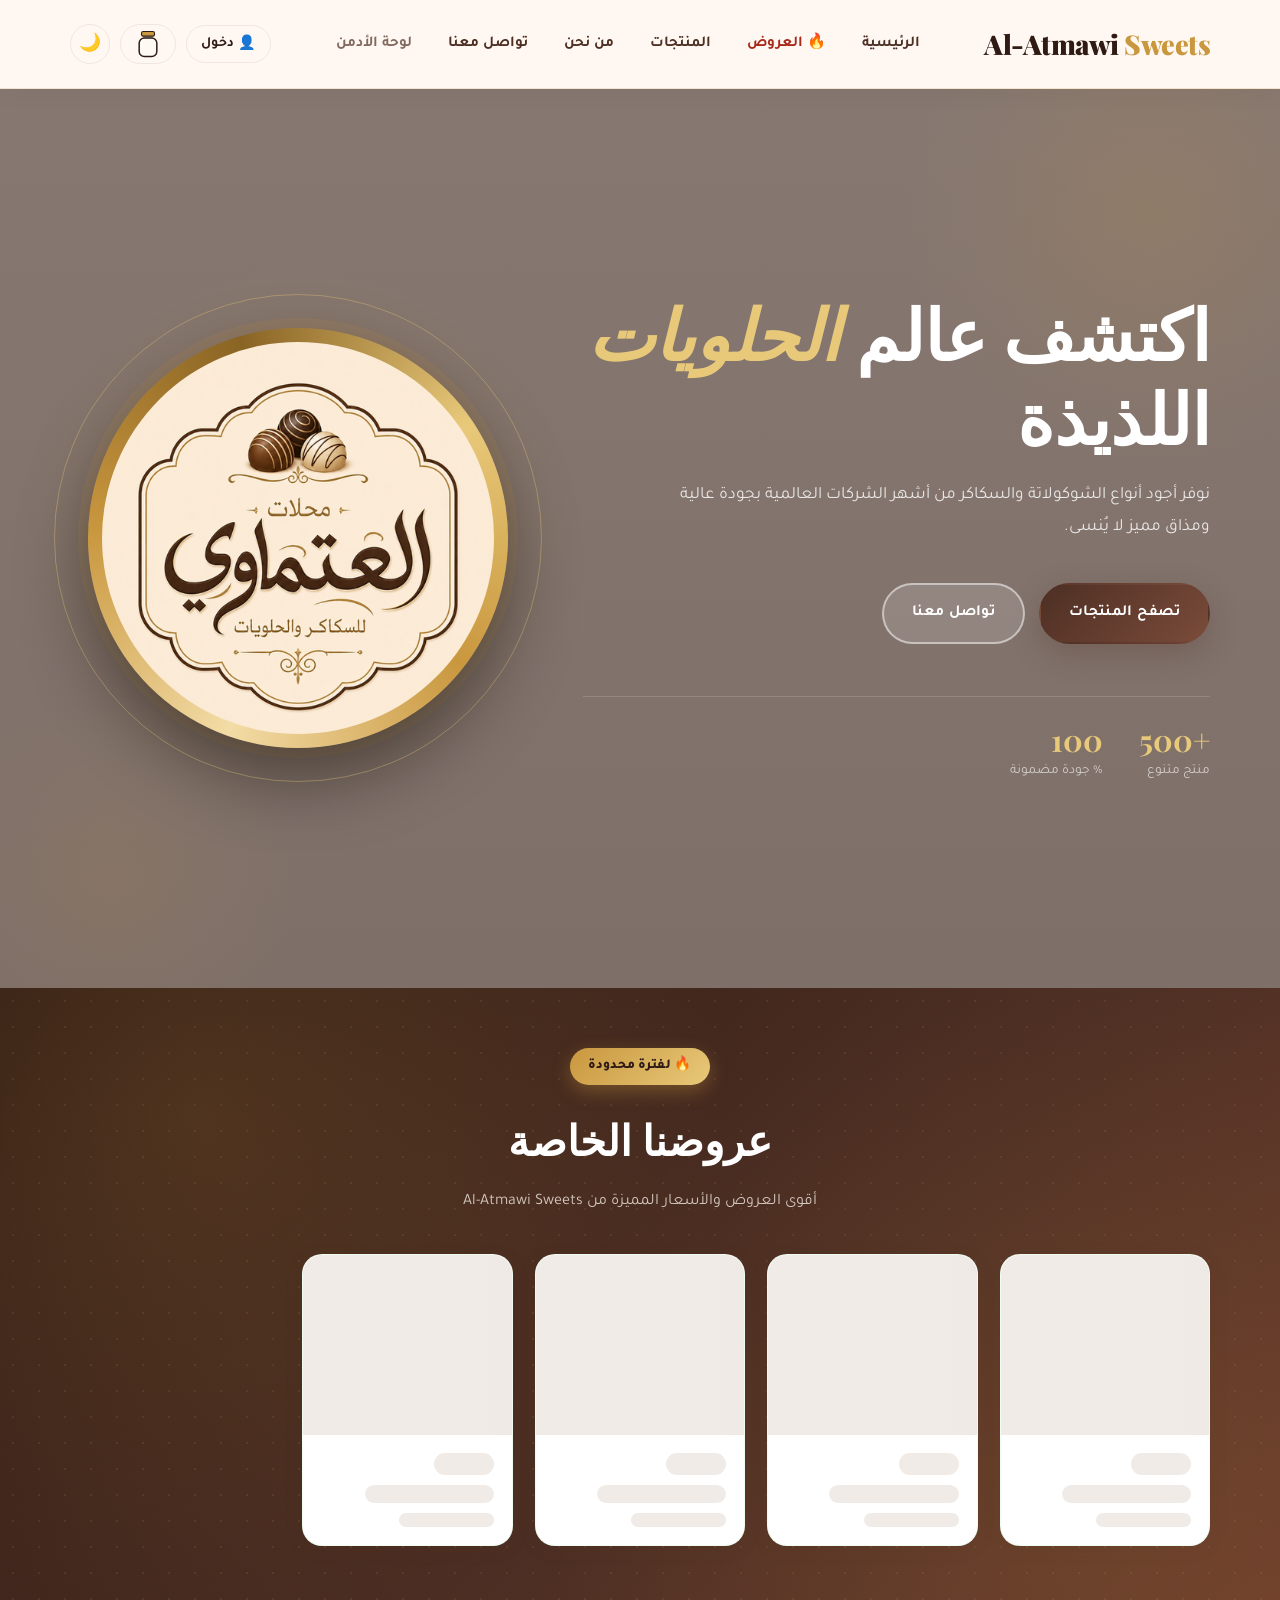
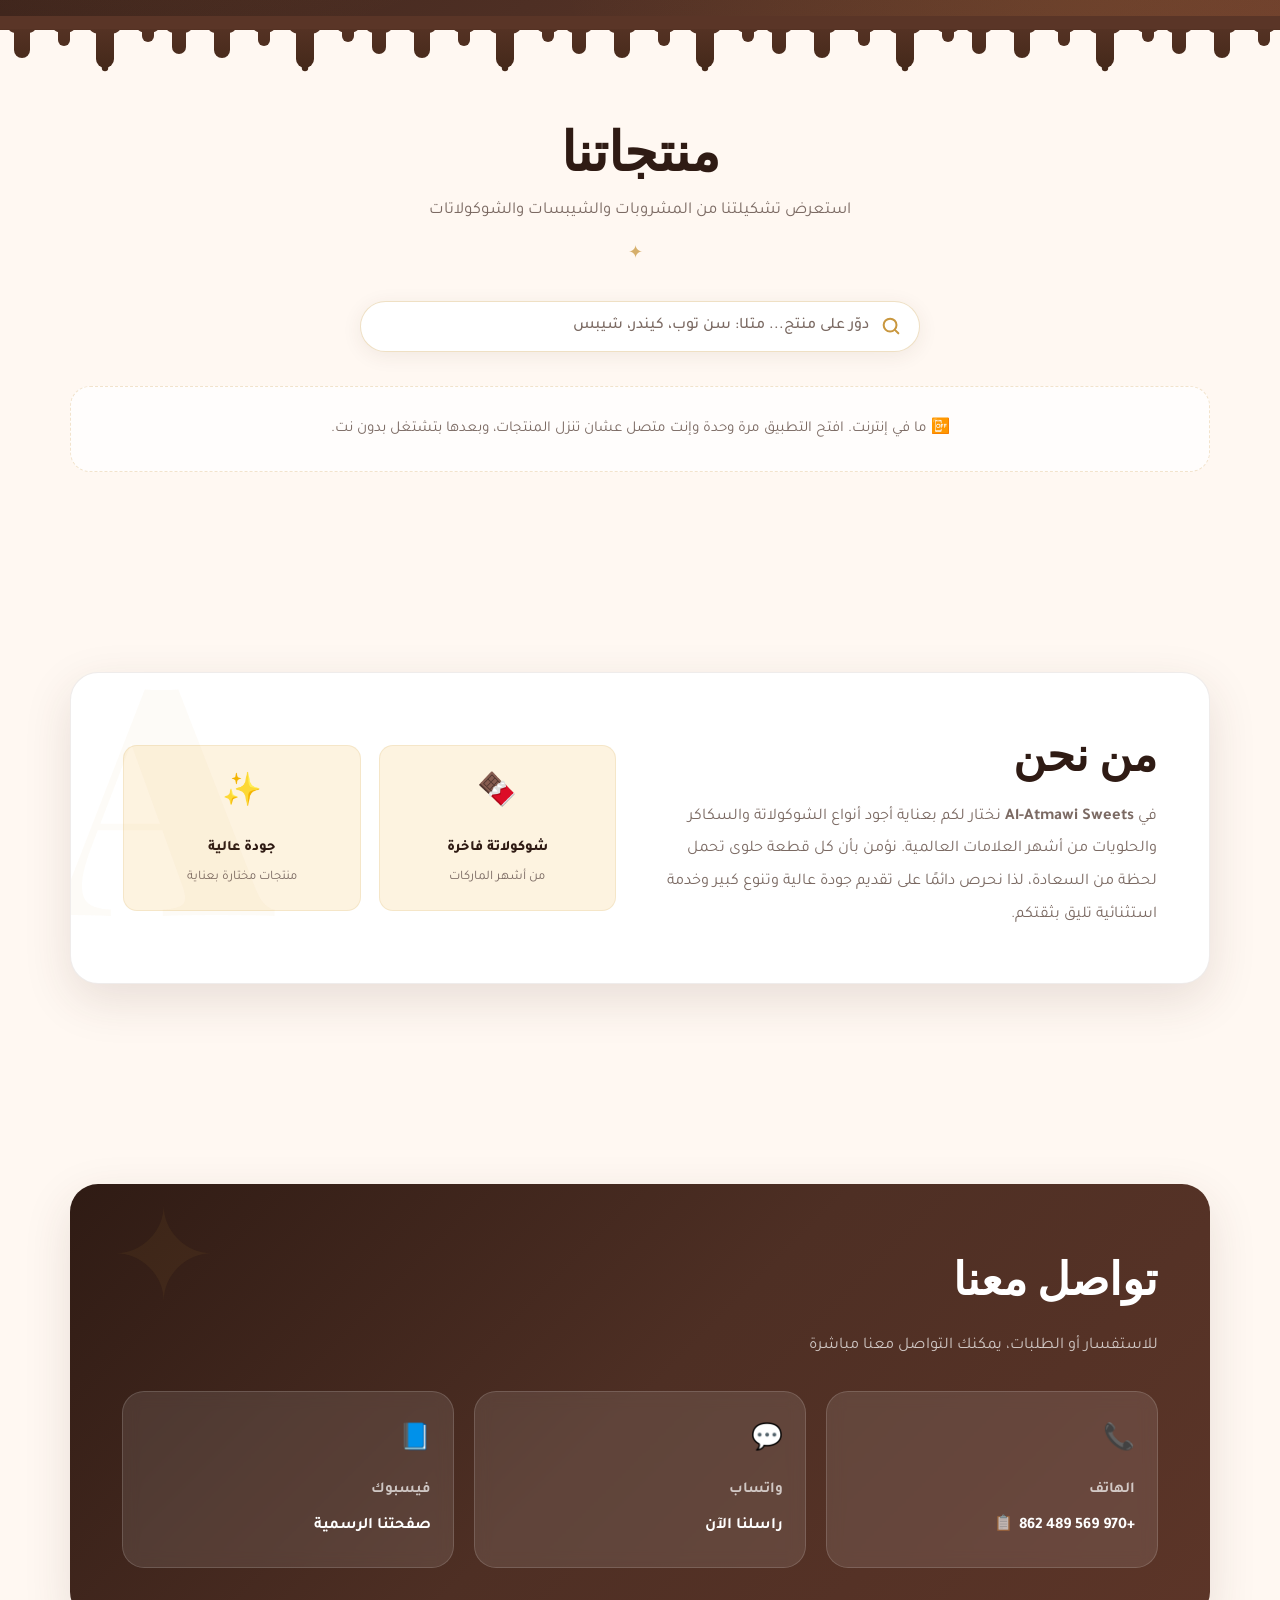
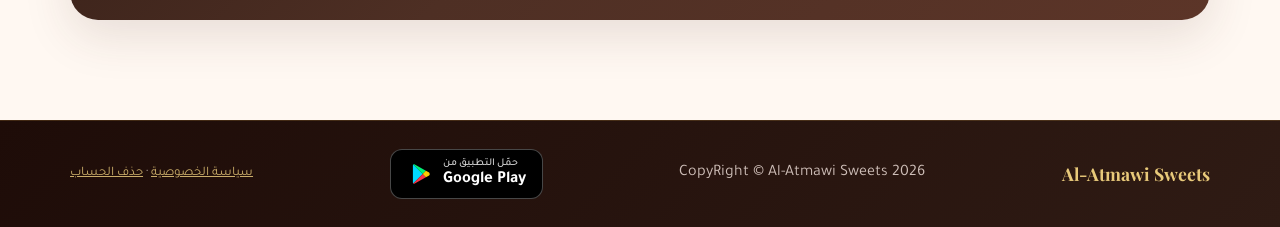
==== commit 89d4c42e: "إضافة الدخول عبر Google Co-Authored-By: Claude Opus 5.5 <noreply@anthropic.com> Claude-Session: http" ====
--- a/index.html
+++ b/index.html
@@ -1,2 +1,2 @@
 <!-- © Al-Atmawi Sweets — جميع الحقوق محفوظة -->
-<!DOCTYPE html> <html lang="ar" dir="rtl"> <head> <meta charset="UTF-8"/> <meta name="viewport" content="width=device-width,initial-scale=1"/> <title>العتماوي للسكاكر والحلويات</title> <meta name="description" content="أجود أنواع الشوكولاتة والسكاكر من أشهر الشركات العالمية"/> <meta name="theme-color" content="#2f1b14"/> <meta name="apple-mobile-web-app-capable" content="yes"/> <meta name="apple-mobile-web-app-status-bar-style" content="default"/> <meta name="mobile-web-app-capable" content="yes"/> <meta name="apple-mobile-web-app-title" content="العتماوي"/> <link rel="canonical" href="https://genereal2.github.io/al-atmawi/"/> <meta property="og:type" content="website"/> <meta property="og:site_name" content="العتماوي للسكاكر والحلويات"/> <meta property="og:url" content="https://genereal2.github.io/al-atmawi/"/> <meta property="og:title" content="العتماوي للسكاكر والحلويات | Al-Atmawi Sweets"/> <meta property="og:description" content="شوكولاتة وسكاكر ومشروبات من أشهر الماركات العالمية. اطلب أونلاين، والتوصيل للضفة والقدس والداخل."/> <meta property="og:image" content="https://genereal2.github.io/al-atmawi/og-image.jpg?v=2"/> <meta property="og:image:secure_url" content="https://genereal2.github.io/al-atmawi/og-image.jpg?v=2"/> <meta property="og:image:type" content="image/jpeg"/> <meta property="og:image:width" content="1200"/> <meta property="og:image:height" content="630"/> <meta property="og:image:alt" content="شعار محلات العتماوي للسكاكر والحلويات"/> <meta property="og:locale" content="ar_AR"/> <meta name="twitter:card" content="summary_large_image"/> <meta name="twitter:title" content="العتماوي للسكاكر والحلويات | Al-Atmawi Sweets"/> <meta name="twitter:description" content="شوكولاتة وسكاكر ومشروبات من أشهر الماركات العالمية. اطلب أونلاين، والتوصيل للضفة والقدس والداخل."/> <meta name="twitter:image" content="https://genereal2.github.io/al-atmawi/og-image.jpg?v=2"/> <link rel="manifest" href="manifest.json"/> <link rel="apple-touch-icon" sizes="180x180" href="icons/apple-touch-icon.png"/> <link rel="icon" type="image/png" sizes="192x192" href="icons/icon-192.png"/> <link rel="preconnect" href="https://fonts.googleapis.com"> <link rel="preconnect" href="https://fonts.gstatic.com" crossorigin> <link rel="preconnect" href="https://firestore.googleapis.com"> <link rel="modulepreload" href="firebase/firebase-app.js"/> <link rel="modulepreload" href="firebase/firebase-firestore.js"/> <link rel="modulepreload" href="firebase/firebase-auth.js"/> <link rel="preconnect" href="https://res.cloudinary.com" crossorigin> <link rel="stylesheet" href="style.css?v=25"/> </head> <body> <header class="topbar" id="topbar"> <div class="container navbar"> <a href="index.html" class="logo">Al-Atmawi <span>Sweets</span></a> <nav> <ul class="nav-links"> <li><a href="#home">الرئيسية</a></li> <li><a href="#offers" class="offers-nav-link">🔥 العروض</a></li> <li><a href="#products">المنتجات</a></li> <li><a href="#about">من نحن</a></li> <li><a href="#contact">تواصل معنا</a></li> <li><a href="admin.html" class="admin-link">لوحة الأدمن</a></li> </ul> </nav> <div class="header-actions"> <button id="accountBtn" class="header-icon-btn" type="button" title="حسابي"> 👤 <span id="accountBtnLabel" class="header-btn-text">دخول</span> </button> <button id="cartBtn" class="header-icon-btn cart-btn" type="button" title="السلة" aria-label="السلة"> <svg id="candyJar" class="candy-jar" viewBox="0 0 28 32" aria-hidden="true"> <defs><clipPath id="jarClip"><rect x="5" y="10" width="18" height="19" rx="5"/></clipPath></defs> <g clip-path="url(#jarClip)"> <circle class="jar-candy" cx="8.6" cy="26.3" r="2.7" fill="#e85d75"/> <circle class="jar-candy" cx="14" cy="26.3" r="2.7" fill="#f2b632"/> <circle class="jar-candy" cx="19.4" cy="26.3" r="2.7" fill="#4fc3b6"/> <circle class="jar-candy" cx="8.6" cy="21.4" r="2.7" fill="#9b6ad8"/> <circle class="jar-candy" cx="14" cy="21.4" r="2.7" fill="#ff8a5b"/> <circle class="jar-candy" cx="19.4" cy="21.4" r="2.7" fill="#5ba7f2"/> <circle class="jar-candy" cx="11.3" cy="16.6" r="2.7" fill="#f06fb0"/> <circle class="jar-candy" cx="16.7" cy="16.6" r="2.7" fill="#8fce5a"/> </g> <rect class="jar-glass" x="4.5" y="9.5" width="19" height="20" rx="5.5"/> <path class="jar-shine" d="M8 13.5v6"/> <rect class="jar-neck" x="8.5" y="7" width="11" height="3" rx="1"/> <rect class="jar-lid" x="7" y="2.5" width="14" height="5" rx="1.8"/> </svg> <span id="cartCount" class="cart-count hidden">0</span> </button> <button id="themeToggleBtn" class="theme-toggle-btn" type="button" title="تبديل الوضع">🌙</button> </div> </div> </header> <section class="hero" id="home"> <div class="container"> <div class="hero-logo" aria-hidden="true"> <div class="hero-logo-ring"><img src="icons/icon-512.png" alt="" width="512" height="512" decoding="async"/></div> </div> <div class="hero-content"> <h1>اكتشف عالم <em>الحلويات</em><br>اللذيذة</h1> <p>نوفر أجود أنواع الشوكولاتة والسكاكر من أشهر الشركات العالمية بجودة عالية ومذاق مميز لا يُنسى.</p> <div class="hero-buttons"> <a href="#products" class="btn btn-primary">تصفح المنتجات</a> <a href="#contact" class="btn btn-secondary">تواصل معنا</a> </div> <div class="hero-stats"> <div class="hero-stat"> <strong data-target="500">0</strong> <span>منتج متنوع</span> </div> <div class="hero-stat"> <strong data-target="100">0</strong> <span>% جودة مضمونة</span> </div> </div> </div> </div> </section> <div class="choco-drip choco-drip-hero" aria-hidden="true"></div> <section class="offers-section hidden" id="offers"> <div class="container"> <div class="offers-header"> <span class="offers-badge">🔥 لفترة محدودة</span> <h2>عروضنا الخاصة</h2> <p>أقوى العروض والأسعار المميزة من Al-Atmawi Sweets</p> </div> <div id="offersGrid" class="offers-grid"></div> </div> </section> <div class="choco-drip choco-drip-offers" aria-hidden="true"></div> <section class="section" id="products"> <div class="container"> <div class="section-header"> <h2>منتجاتنا</h2> <p>استعرض تشكيلتنا من المشروبات والشيبسات والشوكولاتات</p> </div> <div class="product-search" role="search"> <svg class="product-search-icon" viewBox="0 0 24 24" aria-hidden="true"><circle cx="11" cy="11" r="7"/><path d="m20 20-3.5-3.5"/></svg> <input type="search" id="productSearchInput" placeholder="دوّر على منتج... مثلًا: سن توب، كيندر، شيبس" autocomplete="off" aria-label="ابحث عن منتج"/> <button type="button" id="productSearchClear" class="product-search-clear hidden" aria-label="مسح البحث">✕</button> </div> <p id="productSearchStatus" class="product-search-status hidden"></p> <div id="productsCategories"></div> </div> </section> <section class="section" id="about"> <div class="container"> <div class="about-box"> <div class="about-text"> <h2>من نحن</h2> <p>في <strong>Al-Atmawi Sweets</strong> نختار لكم بعناية أجود أنواع الشوكولاتة والسكاكر والحلويات من أشهر العلامات العالمية. نؤمن بأن كل قطعة حلوى تحمل لحظة من السعادة، لذا نحرص دائمًا على تقديم جودة عالية وتنوع كبير وخدمة استثنائية تليق بثقتكم.</p> </div> <div class="about-features"> <div class="about-feature"> <span class="about-feature-icon">🍫</span> <h4>شوكولاتة فاخرة</h4> <p>من أشهر الماركات</p> </div> <div class="about-feature"> <span class="about-feature-icon">✨</span> <h4>جودة عالية</h4> <p>منتجات مختارة بعناية</p> </div> </div> </div> </div> </section> <section class="section" id="contact"> <div class="container"> <div class="contact-box"> <h2>تواصل معنا</h2> <p>للاستفسار أو الطلبات، يمكنك التواصل معنا مباشرة</p> <div class="contact-grid"> <div class="contact-card"> <span class="contact-card-icon">📞</span> <h3>الهاتف</h3> <p><a href="tel:+970569489862">+970 569 489 862</a> <button id="copyPhoneBtn" class="copy-phone-btn" type="button" title="نسخ الرقم">📋</button></p> </div> <div class="contact-card"> <span class="contact-card-icon">💬</span> <h3>واتساب</h3> <p><a href="https://wa.me/970569489862" target="_blank">راسلنا الآن</a></p> </div> <div class="contact-card"> <span class="contact-card-icon">📘</span> <h3>فيسبوك</h3> <p><a href="https://www.facebook.com/Atmawe" target="_blank">صفحتنا الرسمية</a></p> </div> </div> </div> </div> </section> <footer> <div class="container footer-content"> <div class="footer-logo">Al-Atmawi Sweets</div> <p>CopyRight © Al-Atmawi Sweets 2026</p> <a id="footerPlayLink" class="footer-play" href="https://play.google.com/store/apps/details?id=com.alatmawi.store" target="_blank" rel="noopener"> <svg viewBox="0 0 24 24" aria-hidden="true"><path d="M4.2 2.6c-.2.2-.3.6-.3 1v16.8c0 .4.1.8.3 1l9.5-9.4-9.5-9.4Z" fill="#00d7fe"/><path d="m16.9 15.2-3.2-3.2-9.5 9.4c.4.4.9.4 1.6.1l11.1-6.3Z" fill="#f63448"/><path d="m16.9 8.8-11.1-6.3c-.7-.4-1.2-.3-1.6.1l9.5 9.4 3.2-3.2Z" fill="#00f076"/><path d="m20.1 10.6-3.2-1.8-3.2 3.2 3.2 3.2 3.2-1.8c.9-.5.9-1.3 0-2.8Z" fill="#ffc900"/></svg> <span><small>حمّل التطبيق من</small>Google Play</span> </a> <p class="footer-legal"><a href="privacy.html">سياسة الخصوصية</a> · <a href="delete-account.html">حذف الحساب</a></p> </div> </footer> <div id="editOrderBanner" class="edit-order-banner hidden"> <span id="editOrderBannerText">✏️ اختر المنتجات يلي بدك تضيفها لطلبك</span> <button id="backToEditOrderBtn" type="button">رجوع للطلب ←</button> </div> <div id="offlineStatusBar" class="offline-status-bar hidden" role="status" aria-live="polite"> <span id="offlineStatusText"></span> </div> <div id="privateBanner" class="private-banner hidden"> <span id="privateBannerText">🔒 أنت تشاهد الأسعار الخاصة</span> <button id="privateLogoutBtn" type="button">تسجيل خروج</button> </div> <div class="modal-overlay" id="accountModal"> <div class="modal-box" style="max-width:420px"> <button class="modal-close" id="accountModalCloseBtn" type="button">✕</button> <div class="modal-info" style="padding:36px 32px"> <div id="customerAuthViews"> <div id="customerLoginView"> <h3 style="margin-bottom:20px">تسجيل الدخول</h3> <form id="customerLoginForm" class="admin-form single-column"> <div class="form-group"> <label for="customerLoginEmail">البريد الإلكتروني</label> <input type="email" id="customerLoginEmail" required placeholder="example@email.com"/> </div> <div class="form-group"> <label for="customerLoginPassword">كلمة المرور</label> <input type="password" id="customerLoginPassword" required placeholder="••••••••"/> </div> <p id="customerLoginError" class="error-message hidden"></p> <button type="submit" class="btn btn-primary full-btn">تسجيل الدخول</button> </form> <p class="admin-note" style="margin-top:16px;text-align:center"> ما عندك حساب؟ <button type="button" id="showSignupBtn" class="link-btn">أنشئ حساب جديد</button> </p> </div> <div id="customerSignupView" class="hidden"> <h3 style="margin-bottom:20px">إنشاء حساب جديد</h3> <form id="customerSignupForm" class="admin-form single-column"> <div class="form-group"> <label for="customerSignupName">اسمك</label> <input type="text" id="customerSignupName" required placeholder="اكتب اسمك الكامل"/> </div> <div class="form-group"> <label for="customerSignupEmail">البريد الإلكتروني</label> <input type="email" id="customerSignupEmail" required placeholder="example@email.com"/> </div> <div class="form-group"> <label for="customerSignupPhone">رقم الواتساب للتواصل</label> <input type="tel" id="customerSignupPhone" inputmode="tel" required placeholder="9705xxxxxxx (أرقام فقط)"/> </div> <div class="form-group"> <label for="customerSignupRegion">منطقتك</label> <select id="customerSignupRegion" required> <option value="">اختر المنطقة</option> <option value="west_bank">الضفة الغربية — توصيل 20₪ للطرد</option> <option value="jerusalem">القدس — توصيل 30₪ للطرد</option> <option value="inside">الداخل — توصيل 70₪ للطرد</option> </select> <p class="admin-note" style="margin-top:8px"> ملاحظة: الطرد الواحد يحتوي على 20-15 علبة شوكولاتة أو سكاكر مشكلة. </p> </div> <div class="form-group"> <label for="customerSignupPassword">كلمة المرور</label> <input type="password" id="customerSignupPassword" required placeholder="6 أحرف على الأقل"/> </div> <p id="customerSignupError" class="error-message hidden"></p> <button type="submit" class="btn btn-primary full-btn">إنشاء الحساب</button> </form> <p class="admin-note" style="margin-top:16px;text-align:center"> عندك حساب أصلًا؟ <button type="button" id="showLoginBtn" class="link-btn">سجل الدخول</button> </p> </div> </div> <div id="customerAccountView" class="hidden" style="text-align:center"> <div style="font-size:2.5rem;margin-bottom:10px">👤</div> <h3 id="customerAccountName" style="margin-bottom:6px"></h3> <p class="admin-note" id="customerAccountEmail" style="margin-bottom:20px"></p> <div class="form-group" style="text-align:right"> <label for="customerAccountNameInput">اسمك</label> <input type="text" id="customerAccountNameInput" placeholder="اكتب اسمك الكامل"/> </div> <div class="form-group" style="text-align:right"> <label for="customerAccountPhone">رقم الواتساب للتواصل</label> <input type="tel" id="customerAccountPhone" inputmode="tel" placeholder="9705xxxxxxx (أرقام فقط)"/> </div> <div class="form-group" style="text-align:right"> <label for="customerAccountRegion">منطقتك</label> <select id="customerAccountRegion"> <option value="">اختر المنطقة</option> <option value="west_bank">الضفة الغربية — توصيل 20₪ للطرد</option> <option value="jerusalem">القدس — توصيل 30₪ للطرد</option> <option value="inside">الداخل — توصيل 70₪ للطرد</option> </select> <p class="admin-note" style="margin-top:8px"> ملاحظة: الطرد الواحد يحتوي على 20-15 علبة شوكولاتة أو سكاكر مشكلة. </p> </div> <p id="customerPhoneMessage" class="error-message hidden"></p> <button id="saveCustomerPhoneBtn" class="btn btn-outline full-btn" type="button" style="margin-bottom:12px">حفظ البيانات</button> <button id="viewMyOrdersBtn" class="btn btn-outline full-btn" type="button" style="margin-bottom:12px">📦 طلباتي السابقة</button> <button id="customerLogoutBtn" class="btn btn-light full-btn" type="button">تسجيل خروج</button> <button id="deleteAccountBtn" class="link-btn delete-account-link" type="button">🗑️ حذف حسابي نهائيًا</button> <div id="deleteAccountBox" class="delete-account-box hidden" style="text-align:right"> <h4>حذف الحساب نهائيًا</h4> <p>رح ينمسح حساب الدخول تبعك، واسمك، ورقم الواتساب، ومنطقتك، وفئة الأسعار. هالخطوة ما بترجع.</p> <p>الطلبات اللي بعثتها قبل بتضل محفوظة عندنا لأغراض المحاسبة. إذا بدك نمسحها كمان، راسلنا على الواتساب.</p> <div class="form-group"> <label for="deleteAccountPassword">اكتب كلمة المرور للتأكيد</label> <input type="password" id="deleteAccountPassword" placeholder="••••••••" autocomplete="current-password"/> </div> <p id="deleteAccountError" class="error-message hidden"></p> <button id="confirmDeleteAccountBtn" class="btn full-btn delete-account-confirm" type="button">نعم، احذف حسابي</button> <button id="cancelDeleteAccountBtn" class="btn btn-light full-btn" type="button" style="margin-top:10px">تراجع</button> </div> </div> </div> </div> </div> <div class="modal-overlay" id="cartModal"> <div class="modal-box receipt-box" style="max-width:460px"> <button class="modal-close" id="cartModalCloseBtn" type="button">✕</button> <div class="modal-info receipt-paper"> <div class="receipt-head"> <div class="receipt-logo">Al-Atmawi <span>Sweets</span></div> <div class="receipt-sub">العتماوي للسكاكر والحلويات</div> <div class="receipt-meta"> <span>فاتورة طلب</span> <span id="receiptDate"></span> </div> </div> <div id="cartItemsList" class="cart-items-list"></div> <div id="cartEmptyMessage" class="empty-message hidden">السلة فارغة</div> <div id="cartSubtotalRow" class="cart-total-row hidden"> <span>المبلغ المطلوب (غير شامل التوصيل)</span> <strong id="cartSubtotalAmount">0</strong> </div> <div id="cartDeliveryRow" class="cart-total-row cart-delivery-row hidden"> <span id="cartDeliveryLabel">سعر التوصيل</span> <strong id="cartDeliveryAmount">0</strong> </div> <p id="cartParcelNote" class="admin-note hidden" style="margin-top:8px"> ملاحظة: الطرد الواحد يحتوي على 20-15 علبة شوكولاتة أو سكاكر مشكلة. </p> <button id="submitOrderBtn" class="btn btn-primary full-btn" type="button" style="margin-top:20px">إرسال الطلب</button> <p id="cartMessage" class="error-message hidden" style="margin-top:12px"></p> <div class="receipt-footer" aria-hidden="true"> <div class="receipt-barcode"></div> <p class="receipt-thanks">شكرًا لاختياركم العتماوي ✦</p> </div> </div> </div> </div> <div class="modal-overlay" id="orderSuccessModal"> <div class="modal-box order-success-box"> <div class="modal-info" style="padding:28px 28px 30px;text-align:center"> <svg id="orderSuccessAnim" class="order-box-anim" viewBox="0 0 240 200" aria-hidden="true"> <defs> <linearGradient id="kraftBody" x1="0" y1="0" x2="0" y2="1"> <stop offset="0" stop-color="#b8894f"/> <stop offset="1" stop-color="#9a6d3a"/> </linearGradient> </defs> <ellipse cx="120" cy="180" rx="72" ry="8" fill="rgba(0,0,0,0.12)"/> <g class="ob-candies"> <circle class="ob-candy c1" cx="98" cy="118" r="9" fill="#e85d75"/> <circle class="ob-candy c2" cx="122" cy="122" r="10" fill="#f2b632"/> <circle class="ob-candy c3" cx="145" cy="118" r="9" fill="#4fc3b6"/> </g> <rect class="ob-body" x="62" y="96" width="116" height="80" rx="6" fill="url(#kraftBody)"/> <rect class="ob-ribbon-h" x="62" y="128" width="116" height="14" fill="#b0302a"/> <g class="ob-lid"> <rect x="56" y="80" width="128" height="22" rx="5" fill="#8a5f31"/> <rect x="56" y="96" width="128" height="6" fill="rgba(0,0,0,0.12)"/> </g> <rect class="ob-ribbon-v" x="113" y="80" width="14" height="96" fill="#c4372f"/> <g class="ob-bow"> <ellipse cx="104" cy="74" rx="16" ry="10" fill="#c4372f" transform="rotate(-18 104 74)"/> <ellipse cx="136" cy="74" rx="16" ry="10" fill="#c4372f" transform="rotate(18 136 74)"/> <circle cx="120" cy="78" r="7" fill="#9e2520"/> </g> <g class="ob-sparkles" fill="#e8c97a"> <path d="M44 60l3 7 7 3-7 3-3 7-3-7-7-3 7-3z"/> <path d="M196 52l2.5 5.5 5.5 2.5-5.5 2.5-2.5 5.5-2.5-5.5-5.5-2.5 5.5-2.5z"/> <path d="M190 120l2 4 4 2-4 2-2 4-2-4-4-2 4-2z"/> </g> </svg> <h3 class="order-success-title" id="orderSuccessTitle">تم إرسال طلبك 🎉</h3> <p class="order-success-number">رقم الطلب: <strong id="orderSuccessNumber"></strong></p> <p id="orderSuccessSummary" class="order-success-summary"></p> <p class="admin-note" id="orderSuccessNote" style="margin-bottom:18px">رح نتواصل معك على الواتساب لتأكيد الطلب والتوصيل.</p> <a id="orderSuccessWhatsApp" class="btn full-btn order-whatsapp-confirm" href="#" target="_blank" rel="noopener"> <svg viewBox="0 0 24 24" aria-hidden="true"><path d="M12 2a10 10 0 0 0-8.6 15.1L2 22l5-1.3A10 10 0 1 0 12 2z"/><path d="M8.5 8.5c.2-.6.6-.6 1-.6h.5c.2 0 .4 0 .6.5l.8 1.9c.1.2 0 .4-.1.6l-.5.6c-.1.2-.2.3 0 .6a7 7 0 0 0 3.2 2.9c.3.1.4 0 .6-.1l.7-.8c.2-.2.4-.2.6-.1l1.9.9c.3.1.4.2.4.4a2.5 2.5 0 0 1-1.8 2.3c-.6.1-1.3 0-2.6-.5a9.6 9.6 0 0 1-4.9-4.6c-.6-1-.9-2.1-.4-3.1z"/></svg> أكّد طلبك على الواتساب </a> <button id="orderSuccessOkBtn" class="btn btn-light full-btn" type="button" style="margin-top:10px">تمام</button> </div> </div> </div> <div class="modal-overlay" id="myOrdersModal"> <div class="modal-box" style="max-width:500px"> <button class="modal-close" id="myOrdersCloseBtn" type="button">✕</button> <div class="modal-info" style="padding:32px 28px"> <h3 style="margin-bottom:20px">📦 طلباتي السابقة</h3> <div id="myOrdersList" class="my-orders-list"></div> <div id="myOrdersEmpty" class="empty-message hidden">ما في طلبات سابقة لسا</div> </div> </div> </div> <div class="modal-overlay" id="editOrderModal"> <div class="modal-box" style="max-width:480px"> <button class="modal-close" id="editOrderCloseBtn" type="button">✕</button> <div class="modal-info" style="padding:32px 28px"> <h3 style="margin-bottom:8px">✏️ تعديل الطلب</h3> <p class="admin-note" style="margin-bottom:20px">تقدر تزيد أو تنقص الكمية، تحذف منتج، أو تضيف منتجات جديدة. التعديل متاح بس لما تكون حالة الطلب "جديد".</p> <div id="editOrderItemsList" class="cart-items-list"></div> <button id="editOrderAddProductsBtn" class="btn btn-outline full-btn" type="button" style="margin-top:16px">➕ إضافة منتجات من القائمة</button> <div id="editOrderEmpty" class="empty-message hidden">لازم يضل منتج واحد عالأقل بالطلب</div> <div id="editOrderSubtotalRow" class="cart-total-row hidden"> <span>المبلغ المطلوب (غير شامل التوصيل)</span> <strong id="editOrderSubtotalAmount">0</strong> </div> <p id="editOrderMessage" class="error-message hidden" style="margin-top:12px"></p> <button id="saveEditOrderBtn" class="btn btn-primary full-btn" type="button" style="margin-top:16px">حفظ التعديلات</button> <button id="cancelOrderBtn" class="btn btn-light full-btn" type="button" style="margin-top:10px;color:#a8281a">🗑️ إلغاء الطلب بالكامل</button> </div> </div> </div> <div class="modal-overlay" id="productModal"> <div class="modal-box"> <button class="modal-close" id="modalCloseBtn" type="button">✕</button> <div class="modal-image-wrap" id="modalImageWrap"> <img id="modalImg" src="" alt=""/> <button type="button" class="modal-gal-nav modal-gal-prev" id="modalGalPrev" aria-label="الصورة السابقة" hidden>›</button> <button type="button" class="modal-gal-nav modal-gal-next" id="modalGalNext" aria-label="الصورة التالية" hidden>‹</button> </div> <div class="modal-thumbs" id="modalThumbs" hidden></div> <div class="modal-info"> <div id="modalBadge" class="modal-badge"></div> <h3 id="modalName"></h3> <p id="modalDesc" style="display:none"></p> <button id="modalShareBtn" class="modal-share-btn" type="button">🔗 مشاركة المنتج</button> </div> </div> </div> <div id="iosInstallHint" class="ios-install-hint hidden" role="dialog" aria-label="إضافة العتماوي للشاشة الرئيسية"> <button id="iosInstallClose" class="ios-install-close" type="button" aria-label="إغلاق">✕</button> <div class="ios-install-head"> <img src="icons/apple-touch-icon.png" alt="" class="ios-install-icon" width="56" height="56"/> <div> <div class="ios-install-title">حط العتماوي على شاشتك</div> <div class="ios-install-sub">بيفتح زي التطبيق، وبتقدر تطلب حتى بدون إنترنت</div> </div> </div> <ol class="ios-install-steps"> <li> <div class="ios-step-num">1</div> <div class="ios-step-text"> اكبس زر المشاركة <svg class="ios-step-icon" viewBox="0 0 24 24" aria-hidden="true"><path d="M12 3v12M8 7l4-4 4 4"/><path d="M7 11H6a2 2 0 0 0-2 2v6a2 2 0 0 0 2 2h12a2 2 0 0 0 2-2v-6a2 2 0 0 0-2-2h-1"/></svg> <div class="ios-step-note">إذا ما لقيته تحت، اكبس ••• وبعدها «مشاركة»</div> </div> </li> <li> <div class="ios-step-num">2</div> <div class="ios-step-text"> اختار «إضافة إلى الشاشة الرئيسية» <svg class="ios-step-icon" viewBox="0 0 24 24" aria-hidden="true"><rect x="4" y="4" width="16" height="16" rx="4"/><path d="M12 8v8M8 12h8"/></svg> </div> </li> </ol> <button id="iosInstallOk" class="btn btn-primary full-btn ios-install-ok" type="button">تمام، فهمت</button> </div> <div id="playAppBanner" class="play-banner hidden" role="dialog" aria-label="تطبيق العتماوي على Google Play"> <button id="playBannerClose" class="play-banner-close" type="button" aria-label="إغلاق">✕</button> <img src="icons/icon-192.png" alt="" class="play-banner-icon" width="52" height="52"/> <div class="play-banner-text"> <div class="play-banner-title">العتماوي صار تطبيق</div> <div class="play-banner-sub">أسرع، وبتقدر تطلب حتى بدون إنترنت</div> </div> <a id="playBannerGo" class="btn btn-primary play-banner-go" href="https://play.google.com/store/apps/details?id=com.alatmawi.store" target="_blank" rel="noopener">تنزيل</a> </div> <div id="toastMsg" class="toast-msg"></div> <script type="module" src="script.js?v=42"></script> <script>function animateCounter(t,e){let n=null;requestAnimationFrame(function a(o){n||(n=o);const i=Math.min((o-n)/2e3,1),s=1-Math.pow(1-i,4),r=Math.floor(s*e);t.textContent=(100===e?"":"+")+r,i<1?requestAnimationFrame(a):t.textContent=(100===e?"":"+")+e})}const counterObserver=new IntersectionObserver(t=>{t.forEach(t=>{t.isIntersecting&&(t.target.querySelectorAll("[data-target]").forEach(t=>{animateCounter(t,parseInt(t.dataset.target))}),counterObserver.unobserve(t.target))})},{threshold:.6}),heroStats=document.querySelector(".hero-stats");heroStats&&counterObserver.observe(heroStats);const isNativeApp=!(!window.Capacitor||"function"!=typeof window.Capacitor.isNativePlatform||!window.Capacitor.isNativePlatform());"serviceWorker"in navigator&&!isNativeApp&&window.addEventListener("load",()=>{navigator.serviceWorker.register("./service-worker.js").catch(()=>{})}),function(){var t=document.getElementById("iosInstallHint");if(t){var e="al-atmawi-ios-hint-dismissed",n=navigator.userAgent||"",a=/iPhone|iPad|iPod/.test(n)||"MacIntel"===navigator.platform&&navigator.maxTouchPoints>1,o=!0===navigator.standalone||window.matchMedia&&window.matchMedia("(display-mode: standalone)").matches,i=/FBAN|FBAV|Instagram|Line\/|Snapchat|TikTok|musical_ly/i.test(n);if(a&&!o&&!i&&!isNativeApp){try{var s=parseInt(localStorage.getItem(e)||"0",10);if(s&&Date.now()-s<12096e5)return}catch(t){}document.getElementById("iosInstallClose").addEventListener("click",r),document.getElementById("iosInstallOk").addEventListener("click",r),setTimeout(function e(){document.querySelector(".modal-overlay.active")?setTimeout(e,4e3):(t.classList.remove("hidden"),requestAnimationFrame(function(){requestAnimationFrame(function(){t.classList.add("is-visible")})}))},5e3)}}function r(){t.classList.remove("is-visible"),setTimeout(function(){t.classList.add("hidden")},350);try{localStorage.setItem(e,String(Date.now()))}catch(t){}}}(),function(){var t=document.getElementById("footerPlayLink");isNativeApp&&t&&(t.hidden=!0);var e=document.getElementById("playAppBanner");if(e){var n="al-atmawi-play-banner-dismissed",a=navigator.userAgent||"",o=/Android/i.test(a),i=window.matchMedia&&window.matchMedia("(display-mode: standalone)").matches;if(o&&!isNativeApp&&!i){try{var s=parseInt(localStorage.getItem(n)||"0",10);if(s&&Date.now()<s)return}catch(t){}document.getElementById("playBannerClose").addEventListener("click",function(){r(14)}),document.getElementById("playBannerGo").addEventListener("click",function(){r(30)}),setTimeout(function t(){document.querySelector(".modal-overlay.active")?setTimeout(t,4e3):(e.classList.remove("hidden"),requestAnimationFrame(function(){requestAnimationFrame(function(){e.classList.add("is-visible")})}))},4e3)}}function r(t){e.classList.remove("is-visible"),setTimeout(function(){e.classList.add("hidden")},350);try{localStorage.setItem(n,String(Date.now()+24*t*60*60*1e3))}catch(t){}}}();const themeBtn=document.getElementById("themeToggleBtn"),savedTheme=localStorage.getItem("al-atmawi-theme")||"light";function applyTheme(t){document.documentElement.setAttribute("data-theme",t),themeBtn.textContent="dark"===t?"☀️":"🌙",localStorage.setItem("al-atmawi-theme",t)}function showToast(t){const e=document.getElementById("toastMsg");e.textContent=t,e.classList.add("show"),setTimeout(()=>e.classList.remove("show"),2500)}applyTheme(savedTheme),themeBtn.addEventListener("click",()=>{applyTheme("dark"===document.documentElement.getAttribute("data-theme")?"light":"dark")}),document.getElementById("copyPhoneBtn").addEventListener("click",function(){navigator.clipboard.writeText("+970569489862").then(()=>{showToast("✅ تم نسخ الرقم!"),this.textContent="✅",setTimeout(()=>this.textContent="📋",2e3)}).catch(()=>showToast("❌ فشل النسخ"))}),document.getElementById("modalShareBtn").addEventListener("click",function(){const t=document.getElementById("modalName").textContent,e=document.getElementById("modalBadge").textContent,n=t+(e?" — "+e:"")+"\nمن Al-Atmawi Sweets 🍫",a=location.href;navigator.share?navigator.share({title:t,text:n,url:a}):navigator.clipboard.writeText(n+"\n"+a).then(()=>{showToast("✅ تم نسخ رابط المنتج!"),this.textContent="✅ تم النسخ",setTimeout(()=>this.textContent="🔗 مشاركة المنتج",2e3)})})</script> </body> </html>+<!DOCTYPE html> <html lang="ar" dir="rtl"> <head> <meta charset="UTF-8"/> <meta name="viewport" content="width=device-width,initial-scale=1"/> <title>العتماوي للسكاكر والحلويات</title> <meta name="description" content="أجود أنواع الشوكولاتة والسكاكر من أشهر الشركات العالمية"/> <meta name="theme-color" content="#2f1b14"/> <meta name="apple-mobile-web-app-capable" content="yes"/> <meta name="apple-mobile-web-app-status-bar-style" content="default"/> <meta name="mobile-web-app-capable" content="yes"/> <meta name="apple-mobile-web-app-title" content="العتماوي"/> <link rel="canonical" href="https://genereal2.github.io/al-atmawi/"/> <meta property="og:type" content="website"/> <meta property="og:site_name" content="العتماوي للسكاكر والحلويات"/> <meta property="og:url" content="https://genereal2.github.io/al-atmawi/"/> <meta property="og:title" content="العتماوي للسكاكر والحلويات | Al-Atmawi Sweets"/> <meta property="og:description" content="شوكولاتة وسكاكر ومشروبات من أشهر الماركات العالمية. اطلب أونلاين، والتوصيل للضفة والقدس والداخل."/> <meta property="og:image" content="https://genereal2.github.io/al-atmawi/og-image.jpg?v=2"/> <meta property="og:image:secure_url" content="https://genereal2.github.io/al-atmawi/og-image.jpg?v=2"/> <meta property="og:image:type" content="image/jpeg"/> <meta property="og:image:width" content="1200"/> <meta property="og:image:height" content="630"/> <meta property="og:image:alt" content="شعار محلات العتماوي للسكاكر والحلويات"/> <meta property="og:locale" content="ar_AR"/> <meta name="twitter:card" content="summary_large_image"/> <meta name="twitter:title" content="العتماوي للسكاكر والحلويات | Al-Atmawi Sweets"/> <meta name="twitter:description" content="شوكولاتة وسكاكر ومشروبات من أشهر الماركات العالمية. اطلب أونلاين، والتوصيل للضفة والقدس والداخل."/> <meta name="twitter:image" content="https://genereal2.github.io/al-atmawi/og-image.jpg?v=2"/> <link rel="manifest" href="manifest.json"/> <link rel="apple-touch-icon" sizes="180x180" href="icons/apple-touch-icon.png"/> <link rel="icon" type="image/png" sizes="192x192" href="icons/icon-192.png"/> <link rel="preconnect" href="https://fonts.googleapis.com"> <link rel="preconnect" href="https://fonts.gstatic.com" crossorigin> <link rel="preconnect" href="https://firestore.googleapis.com"> <link rel="modulepreload" href="firebase/firebase-app.js"/> <link rel="modulepreload" href="firebase/firebase-firestore.js"/> <link rel="modulepreload" href="firebase/firebase-auth.js"/> <link rel="preconnect" href="https://res.cloudinary.com" crossorigin> <link rel="stylesheet" href="style.css?v=26"/> </head> <body> <header class="topbar" id="topbar"> <div class="container navbar"> <a href="index.html" class="logo">Al-Atmawi <span>Sweets</span></a> <nav> <ul class="nav-links"> <li><a href="#home">الرئيسية</a></li> <li><a href="#offers" class="offers-nav-link">🔥 العروض</a></li> <li><a href="#products">المنتجات</a></li> <li><a href="#about">من نحن</a></li> <li><a href="#contact">تواصل معنا</a></li> <li><a href="admin.html" class="admin-link">لوحة الأدمن</a></li> </ul> </nav> <div class="header-actions"> <button id="accountBtn" class="header-icon-btn" type="button" title="حسابي"> 👤 <span id="accountBtnLabel" class="header-btn-text">دخول</span> </button> <button id="cartBtn" class="header-icon-btn cart-btn" type="button" title="السلة" aria-label="السلة"> <svg id="candyJar" class="candy-jar" viewBox="0 0 28 32" aria-hidden="true"> <defs><clipPath id="jarClip"><rect x="5" y="10" width="18" height="19" rx="5"/></clipPath></defs> <g clip-path="url(#jarClip)"> <circle class="jar-candy" cx="8.6" cy="26.3" r="2.7" fill="#e85d75"/> <circle class="jar-candy" cx="14" cy="26.3" r="2.7" fill="#f2b632"/> <circle class="jar-candy" cx="19.4" cy="26.3" r="2.7" fill="#4fc3b6"/> <circle class="jar-candy" cx="8.6" cy="21.4" r="2.7" fill="#9b6ad8"/> <circle class="jar-candy" cx="14" cy="21.4" r="2.7" fill="#ff8a5b"/> <circle class="jar-candy" cx="19.4" cy="21.4" r="2.7" fill="#5ba7f2"/> <circle class="jar-candy" cx="11.3" cy="16.6" r="2.7" fill="#f06fb0"/> <circle class="jar-candy" cx="16.7" cy="16.6" r="2.7" fill="#8fce5a"/> </g> <rect class="jar-glass" x="4.5" y="9.5" width="19" height="20" rx="5.5"/> <path class="jar-shine" d="M8 13.5v6"/> <rect class="jar-neck" x="8.5" y="7" width="11" height="3" rx="1"/> <rect class="jar-lid" x="7" y="2.5" width="14" height="5" rx="1.8"/> </svg> <span id="cartCount" class="cart-count hidden">0</span> </button> <button id="themeToggleBtn" class="theme-toggle-btn" type="button" title="تبديل الوضع">🌙</button> </div> </div> </header> <section class="hero" id="home"> <div class="container"> <div class="hero-logo" aria-hidden="true"> <div class="hero-logo-ring"><img src="icons/icon-512.png" alt="" width="512" height="512" decoding="async"/></div> </div> <div class="hero-content"> <h1>اكتشف عالم <em>الحلويات</em><br>اللذيذة</h1> <p>نوفر أجود أنواع الشوكولاتة والسكاكر من أشهر الشركات العالمية بجودة عالية ومذاق مميز لا يُنسى.</p> <div class="hero-buttons"> <a href="#products" class="btn btn-primary">تصفح المنتجات</a> <a href="#contact" class="btn btn-secondary">تواصل معنا</a> </div> <div class="hero-stats"> <div class="hero-stat"> <strong data-target="500">0</strong> <span>منتج متنوع</span> </div> <div class="hero-stat"> <strong data-target="100">0</strong> <span>% جودة مضمونة</span> </div> </div> </div> </div> </section> <div class="choco-drip choco-drip-hero" aria-hidden="true"></div> <section class="offers-section hidden" id="offers"> <div class="container"> <div class="offers-header"> <span class="offers-badge">🔥 لفترة محدودة</span> <h2>عروضنا الخاصة</h2> <p>أقوى العروض والأسعار المميزة من Al-Atmawi Sweets</p> </div> <div id="offersGrid" class="offers-grid"></div> </div> </section> <div class="choco-drip choco-drip-offers" aria-hidden="true"></div> <section class="section" id="products"> <div class="container"> <div class="section-header"> <h2>منتجاتنا</h2> <p>استعرض تشكيلتنا من المشروبات والشيبسات والشوكولاتات</p> </div> <div class="product-search" role="search"> <svg class="product-search-icon" viewBox="0 0 24 24" aria-hidden="true"><circle cx="11" cy="11" r="7"/><path d="m20 20-3.5-3.5"/></svg> <input type="search" id="productSearchInput" placeholder="دوّر على منتج... مثلًا: سن توب، كيندر، شيبس" autocomplete="off" aria-label="ابحث عن منتج"/> <button type="button" id="productSearchClear" class="product-search-clear hidden" aria-label="مسح البحث">✕</button> </div> <p id="productSearchStatus" class="product-search-status hidden"></p> <div id="productsCategories"></div> </div> </section> <section class="section" id="about"> <div class="container"> <div class="about-box"> <div class="about-text"> <h2>من نحن</h2> <p>في <strong>Al-Atmawi Sweets</strong> نختار لكم بعناية أجود أنواع الشوكولاتة والسكاكر والحلويات من أشهر العلامات العالمية. نؤمن بأن كل قطعة حلوى تحمل لحظة من السعادة، لذا نحرص دائمًا على تقديم جودة عالية وتنوع كبير وخدمة استثنائية تليق بثقتكم.</p> </div> <div class="about-features"> <div class="about-feature"> <span class="about-feature-icon">🍫</span> <h4>شوكولاتة فاخرة</h4> <p>من أشهر الماركات</p> </div> <div class="about-feature"> <span class="about-feature-icon">✨</span> <h4>جودة عالية</h4> <p>منتجات مختارة بعناية</p> </div> </div> </div> </div> </section> <section class="section" id="contact"> <div class="container"> <div class="contact-box"> <h2>تواصل معنا</h2> <p>للاستفسار أو الطلبات، يمكنك التواصل معنا مباشرة</p> <div class="contact-grid"> <div class="contact-card"> <span class="contact-card-icon">📞</span> <h3>الهاتف</h3> <p><a href="tel:+970569489862">+970 569 489 862</a> <button id="copyPhoneBtn" class="copy-phone-btn" type="button" title="نسخ الرقم">📋</button></p> </div> <div class="contact-card"> <span class="contact-card-icon">💬</span> <h3>واتساب</h3> <p><a href="https://wa.me/970569489862" target="_blank">راسلنا الآن</a></p> </div> <div class="contact-card"> <span class="contact-card-icon">📘</span> <h3>فيسبوك</h3> <p><a href="https://www.facebook.com/Atmawe" target="_blank">صفحتنا الرسمية</a></p> </div> </div> </div> </div> </section> <footer> <div class="container footer-content"> <div class="footer-logo">Al-Atmawi Sweets</div> <p>CopyRight © Al-Atmawi Sweets 2026</p> <a id="footerPlayLink" class="footer-play" href="https://play.google.com/store/apps/details?id=com.alatmawi.store" target="_blank" rel="noopener"> <svg viewBox="0 0 24 24" aria-hidden="true"><path d="M4.2 2.6c-.2.2-.3.6-.3 1v16.8c0 .4.1.8.3 1l9.5-9.4-9.5-9.4Z" fill="#00d7fe"/><path d="m16.9 15.2-3.2-3.2-9.5 9.4c.4.4.9.4 1.6.1l11.1-6.3Z" fill="#f63448"/><path d="m16.9 8.8-11.1-6.3c-.7-.4-1.2-.3-1.6.1l9.5 9.4 3.2-3.2Z" fill="#00f076"/><path d="m20.1 10.6-3.2-1.8-3.2 3.2 3.2 3.2 3.2-1.8c.9-.5.9-1.3 0-2.8Z" fill="#ffc900"/></svg> <span><small>حمّل التطبيق من</small>Google Play</span> </a> <p class="footer-legal"><a href="privacy.html">سياسة الخصوصية</a> · <a href="delete-account.html">حذف الحساب</a></p> </div> </footer> <div id="editOrderBanner" class="edit-order-banner hidden"> <span id="editOrderBannerText">✏️ اختر المنتجات يلي بدك تضيفها لطلبك</span> <button id="backToEditOrderBtn" type="button">رجوع للطلب ←</button> </div> <div id="offlineStatusBar" class="offline-status-bar hidden" role="status" aria-live="polite"> <span id="offlineStatusText"></span> </div> <div id="privateBanner" class="private-banner hidden"> <span id="privateBannerText">🔒 أنت تشاهد الأسعار الخاصة</span> <button id="privateLogoutBtn" type="button">تسجيل خروج</button> </div> <div class="modal-overlay" id="accountModal"> <div class="modal-box" style="max-width:420px"> <button class="modal-close" id="accountModalCloseBtn" type="button">✕</button> <div class="modal-info" style="padding:36px 32px"> <div id="customerAuthViews"> <div id="customerLoginView"> <h3 style="margin-bottom:20px">تسجيل الدخول</h3> <form id="customerLoginForm" class="admin-form single-column"> <div class="form-group"> <label for="customerLoginEmail">البريد الإلكتروني</label> <input type="email" id="customerLoginEmail" required placeholder="example@email.com"/> </div> <div class="form-group"> <label for="customerLoginPassword">كلمة المرور</label> <input type="password" id="customerLoginPassword" required placeholder="••••••••"/> </div> <p id="customerLoginError" class="error-message hidden"></p> <button type="submit" class="btn btn-primary full-btn">تسجيل الدخول</button> </form> <div class="google-auth" data-google-auth> <div class="auth-divider"><span>أو</span></div> <button type="button" class="btn full-btn google-btn" data-google-signin><svg class="google-g" viewBox="0 0 48 48" width="20" height="20" aria-hidden="true"><path fill="#EA4335" d="M24 9.5c3.54 0 6.71 1.22 9.21 3.6l6.85-6.85C35.9 2.38 30.47 0 24 0 14.62 0 6.51 5.38 2.56 13.22l7.98 6.19C12.43 13.72 17.74 9.5 24 9.5z"/><path fill="#4285F4" d="M46.98 24.55c0-1.57-.15-3.09-.38-4.55H24v9.02h12.94c-.58 2.96-2.26 5.48-4.78 7.18l7.73 6c4.51-4.18 7.09-10.36 7.09-17.65z"/><path fill="#FBBC05" d="M10.53 28.59c-.48-1.45-.76-2.99-.76-4.59s.27-3.14.76-4.59l-7.98-6.19C.92 16.46 0 20.12 0 24c0 3.88.92 7.54 2.56 10.78l7.97-6.19z"/><path fill="#34A853" d="M24 48c6.48 0 11.93-2.13 15.89-5.81l-7.73-6c-2.15 1.45-4.92 2.3-8.16 2.3-6.26 0-11.57-4.22-13.47-9.91l-7.98 6.19C6.51 42.62 14.62 48 24 48z"/></svg><span>الدخول عبر Google</span></button> <p class="error-message hidden" data-google-error></p> </div> <p class="admin-note" style="margin-top:16px;text-align:center"> ما عندك حساب؟ <button type="button" id="showSignupBtn" class="link-btn">أنشئ حساب جديد</button> </p> </div> <div id="customerSignupView" class="hidden"> <h3 style="margin-bottom:20px">إنشاء حساب جديد</h3> <form id="customerSignupForm" class="admin-form single-column"> <div class="form-group"> <label for="customerSignupName">اسمك</label> <input type="text" id="customerSignupName" required placeholder="اكتب اسمك الكامل"/> </div> <div class="form-group"> <label for="customerSignupEmail">البريد الإلكتروني</label> <input type="email" id="customerSignupEmail" required placeholder="example@email.com"/> </div> <div class="form-group"> <label for="customerSignupPhone">رقم الواتساب للتواصل</label> <input type="tel" id="customerSignupPhone" inputmode="tel" required placeholder="9705xxxxxxx (أرقام فقط)"/> </div> <div class="form-group"> <label for="customerSignupRegion">منطقتك</label> <select id="customerSignupRegion" required> <option value="">اختر المنطقة</option> <option value="west_bank">الضفة الغربية — توصيل 20₪ للطرد</option> <option value="jerusalem">القدس — توصيل 30₪ للطرد</option> <option value="inside">الداخل — توصيل 70₪ للطرد</option> </select> <p class="admin-note" style="margin-top:8px"> ملاحظة: الطرد الواحد يحتوي على 20-15 علبة شوكولاتة أو سكاكر مشكلة. </p> </div> <div class="form-group"> <label for="customerSignupPassword">كلمة المرور</label> <input type="password" id="customerSignupPassword" required placeholder="6 أحرف على الأقل"/> </div> <p id="customerSignupError" class="error-message hidden"></p> <button type="submit" class="btn btn-primary full-btn">إنشاء الحساب</button> </form> <div class="google-auth" data-google-auth> <div class="auth-divider"><span>أو</span></div> <button type="button" class="btn full-btn google-btn" data-google-signin><svg class="google-g" viewBox="0 0 48 48" width="20" height="20" aria-hidden="true"><path fill="#EA4335" d="M24 9.5c3.54 0 6.71 1.22 9.21 3.6l6.85-6.85C35.9 2.38 30.47 0 24 0 14.62 0 6.51 5.38 2.56 13.22l7.98 6.19C12.43 13.72 17.74 9.5 24 9.5z"/><path fill="#4285F4" d="M46.98 24.55c0-1.57-.15-3.09-.38-4.55H24v9.02h12.94c-.58 2.96-2.26 5.48-4.78 7.18l7.73 6c4.51-4.18 7.09-10.36 7.09-17.65z"/><path fill="#FBBC05" d="M10.53 28.59c-.48-1.45-.76-2.99-.76-4.59s.27-3.14.76-4.59l-7.98-6.19C.92 16.46 0 20.12 0 24c0 3.88.92 7.54 2.56 10.78l7.97-6.19z"/><path fill="#34A853" d="M24 48c6.48 0 11.93-2.13 15.89-5.81l-7.73-6c-2.15 1.45-4.92 2.3-8.16 2.3-6.26 0-11.57-4.22-13.47-9.91l-7.98 6.19C6.51 42.62 14.62 48 24 48z"/></svg><span>التسجيل عبر Google</span></button> <p class="error-message hidden" data-google-error></p> </div> <p class="admin-note" style="margin-top:16px;text-align:center"> عندك حساب أصلًا؟ <button type="button" id="showLoginBtn" class="link-btn">سجل الدخول</button> </p> </div> </div> <div id="customerAccountView" class="hidden" style="text-align:center"> <div style="font-size:2.5rem;margin-bottom:10px">👤</div> <h3 id="customerAccountName" style="margin-bottom:6px"></h3> <p class="admin-note" id="customerAccountEmail" style="margin-bottom:20px"></p> <p id="customerProfileHint" class="success-message hidden" style="margin:0 0 18px">👋 أهلًا فيك! ضيف رقم الواتساب واختار منطقتك وكبس «حفظ البيانات» عشان تقدر تطلب.</p> <div class="form-group" style="text-align:right"> <label for="customerAccountNameInput">اسمك</label> <input type="text" id="customerAccountNameInput" placeholder="اكتب اسمك الكامل"/> </div> <div class="form-group" style="text-align:right"> <label for="customerAccountPhone">رقم الواتساب للتواصل</label> <input type="tel" id="customerAccountPhone" inputmode="tel" placeholder="9705xxxxxxx (أرقام فقط)"/> </div> <div class="form-group" style="text-align:right"> <label for="customerAccountRegion">منطقتك</label> <select id="customerAccountRegion"> <option value="">اختر المنطقة</option> <option value="west_bank">الضفة الغربية — توصيل 20₪ للطرد</option> <option value="jerusalem">القدس — توصيل 30₪ للطرد</option> <option value="inside">الداخل — توصيل 70₪ للطرد</option> </select> <p class="admin-note" style="margin-top:8px"> ملاحظة: الطرد الواحد يحتوي على 20-15 علبة شوكولاتة أو سكاكر مشكلة. </p> </div> <p id="customerPhoneMessage" class="error-message hidden"></p> <button id="saveCustomerPhoneBtn" class="btn btn-outline full-btn" type="button" style="margin-bottom:12px">حفظ البيانات</button> <button id="viewMyOrdersBtn" class="btn btn-outline full-btn" type="button" style="margin-bottom:12px">📦 طلباتي السابقة</button> <button id="customerLogoutBtn" class="btn btn-light full-btn" type="button">تسجيل خروج</button> <button id="deleteAccountBtn" class="link-btn delete-account-link" type="button">🗑️ حذف حسابي نهائيًا</button> <div id="deleteAccountBox" class="delete-account-box hidden" style="text-align:right"> <h4>حذف الحساب نهائيًا</h4> <p>رح ينمسح حساب الدخول تبعك، واسمك، ورقم الواتساب، ومنطقتك، وفئة الأسعار. هالخطوة ما بترجع.</p> <p>الطلبات اللي بعثتها قبل بتضل محفوظة عندنا لأغراض المحاسبة. إذا بدك نمسحها كمان، راسلنا على الواتساب.</p> <div class="form-group" id="deleteAccountPasswordGroup"> <label for="deleteAccountPassword">اكتب كلمة المرور للتأكيد</label> <input type="password" id="deleteAccountPassword" placeholder="••••••••" autocomplete="current-password"/> </div> <p id="deleteAccountGoogleNote" class="hidden" style="font-size:.88rem;color:var(--muted);margin-bottom:8px">لما تكبس «نعم، احذف حسابي» رح تطلع نافذة Google عشان تأكد إنه إنت صاحب الحساب.</p> <p id="deleteAccountError" class="error-message hidden"></p> <button id="confirmDeleteAccountBtn" class="btn full-btn delete-account-confirm" type="button">نعم، احذف حسابي</button> <button id="cancelDeleteAccountBtn" class="btn btn-light full-btn" type="button" style="margin-top:10px">تراجع</button> </div> </div> </div> </div> </div> <div class="modal-overlay" id="cartModal"> <div class="modal-box receipt-box" style="max-width:460px"> <button class="modal-close" id="cartModalCloseBtn" type="button">✕</button> <div class="modal-info receipt-paper"> <div class="receipt-head"> <div class="receipt-logo">Al-Atmawi <span>Sweets</span></div> <div class="receipt-sub">العتماوي للسكاكر والحلويات</div> <div class="receipt-meta"> <span>فاتورة طلب</span> <span id="receiptDate"></span> </div> </div> <div id="cartItemsList" class="cart-items-list"></div> <div id="cartEmptyMessage" class="empty-message hidden">السلة فارغة</div> <div id="cartSubtotalRow" class="cart-total-row hidden"> <span>المبلغ المطلوب (غير شامل التوصيل)</span> <strong id="cartSubtotalAmount">0</strong> </div> <div id="cartDeliveryRow" class="cart-total-row cart-delivery-row hidden"> <span id="cartDeliveryLabel">سعر التوصيل</span> <strong id="cartDeliveryAmount">0</strong> </div> <p id="cartParcelNote" class="admin-note hidden" style="margin-top:8px"> ملاحظة: الطرد الواحد يحتوي على 20-15 علبة شوكولاتة أو سكاكر مشكلة. </p> <button id="submitOrderBtn" class="btn btn-primary full-btn" type="button" style="margin-top:20px">إرسال الطلب</button> <p id="cartMessage" class="error-message hidden" style="margin-top:12px"></p> <div class="receipt-footer" aria-hidden="true"> <div class="receipt-barcode"></div> <p class="receipt-thanks">شكرًا لاختياركم العتماوي ✦</p> </div> </div> </div> </div> <div class="modal-overlay" id="orderSuccessModal"> <div class="modal-box order-success-box"> <div class="modal-info" style="padding:28px 28px 30px;text-align:center"> <svg id="orderSuccessAnim" class="order-box-anim" viewBox="0 0 240 200" aria-hidden="true"> <defs> <linearGradient id="kraftBody" x1="0" y1="0" x2="0" y2="1"> <stop offset="0" stop-color="#b8894f"/> <stop offset="1" stop-color="#9a6d3a"/> </linearGradient> </defs> <ellipse cx="120" cy="180" rx="72" ry="8" fill="rgba(0,0,0,0.12)"/> <g class="ob-candies"> <circle class="ob-candy c1" cx="98" cy="118" r="9" fill="#e85d75"/> <circle class="ob-candy c2" cx="122" cy="122" r="10" fill="#f2b632"/> <circle class="ob-candy c3" cx="145" cy="118" r="9" fill="#4fc3b6"/> </g> <rect class="ob-body" x="62" y="96" width="116" height="80" rx="6" fill="url(#kraftBody)"/> <rect class="ob-ribbon-h" x="62" y="128" width="116" height="14" fill="#b0302a"/> <g class="ob-lid"> <rect x="56" y="80" width="128" height="22" rx="5" fill="#8a5f31"/> <rect x="56" y="96" width="128" height="6" fill="rgba(0,0,0,0.12)"/> </g> <rect class="ob-ribbon-v" x="113" y="80" width="14" height="96" fill="#c4372f"/> <g class="ob-bow"> <ellipse cx="104" cy="74" rx="16" ry="10" fill="#c4372f" transform="rotate(-18 104 74)"/> <ellipse cx="136" cy="74" rx="16" ry="10" fill="#c4372f" transform="rotate(18 136 74)"/> <circle cx="120" cy="78" r="7" fill="#9e2520"/> </g> <g class="ob-sparkles" fill="#e8c97a"> <path d="M44 60l3 7 7 3-7 3-3 7-3-7-7-3 7-3z"/> <path d="M196 52l2.5 5.5 5.5 2.5-5.5 2.5-2.5 5.5-2.5-5.5-5.5-2.5 5.5-2.5z"/> <path d="M190 120l2 4 4 2-4 2-2 4-2-4-4-2 4-2z"/> </g> </svg> <h3 class="order-success-title" id="orderSuccessTitle">تم إرسال طلبك 🎉</h3> <p class="order-success-number">رقم الطلب: <strong id="orderSuccessNumber"></strong></p> <p id="orderSuccessSummary" class="order-success-summary"></p> <p class="admin-note" id="orderSuccessNote" style="margin-bottom:18px">رح نتواصل معك على الواتساب لتأكيد الطلب والتوصيل.</p> <a id="orderSuccessWhatsApp" class="btn full-btn order-whatsapp-confirm" href="#" target="_blank" rel="noopener"> <svg viewBox="0 0 24 24" aria-hidden="true"><path d="M12 2a10 10 0 0 0-8.6 15.1L2 22l5-1.3A10 10 0 1 0 12 2z"/><path d="M8.5 8.5c.2-.6.6-.6 1-.6h.5c.2 0 .4 0 .6.5l.8 1.9c.1.2 0 .4-.1.6l-.5.6c-.1.2-.2.3 0 .6a7 7 0 0 0 3.2 2.9c.3.1.4 0 .6-.1l.7-.8c.2-.2.4-.2.6-.1l1.9.9c.3.1.4.2.4.4a2.5 2.5 0 0 1-1.8 2.3c-.6.1-1.3 0-2.6-.5a9.6 9.6 0 0 1-4.9-4.6c-.6-1-.9-2.1-.4-3.1z"/></svg> أكّد طلبك على الواتساب </a> <button id="orderSuccessOkBtn" class="btn btn-light full-btn" type="button" style="margin-top:10px">تمام</button> </div> </div> </div> <div class="modal-overlay" id="myOrdersModal"> <div class="modal-box" style="max-width:500px"> <button class="modal-close" id="myOrdersCloseBtn" type="button">✕</button> <div class="modal-info" style="padding:32px 28px"> <h3 style="margin-bottom:20px">📦 طلباتي السابقة</h3> <div id="myOrdersList" class="my-orders-list"></div> <div id="myOrdersEmpty" class="empty-message hidden">ما في طلبات سابقة لسا</div> </div> </div> </div> <div class="modal-overlay" id="editOrderModal"> <div class="modal-box" style="max-width:480px"> <button class="modal-close" id="editOrderCloseBtn" type="button">✕</button> <div class="modal-info" style="padding:32px 28px"> <h3 style="margin-bottom:8px">✏️ تعديل الطلب</h3> <p class="admin-note" style="margin-bottom:20px">تقدر تزيد أو تنقص الكمية، تحذف منتج، أو تضيف منتجات جديدة. التعديل متاح بس لما تكون حالة الطلب "جديد".</p> <div id="editOrderItemsList" class="cart-items-list"></div> <button id="editOrderAddProductsBtn" class="btn btn-outline full-btn" type="button" style="margin-top:16px">➕ إضافة منتجات من القائمة</button> <div id="editOrderEmpty" class="empty-message hidden">لازم يضل منتج واحد عالأقل بالطلب</div> <div id="editOrderSubtotalRow" class="cart-total-row hidden"> <span>المبلغ المطلوب (غير شامل التوصيل)</span> <strong id="editOrderSubtotalAmount">0</strong> </div> <p id="editOrderMessage" class="error-message hidden" style="margin-top:12px"></p> <button id="saveEditOrderBtn" class="btn btn-primary full-btn" type="button" style="margin-top:16px">حفظ التعديلات</button> <button id="cancelOrderBtn" class="btn btn-light full-btn" type="button" style="margin-top:10px;color:#a8281a">🗑️ إلغاء الطلب بالكامل</button> </div> </div> </div> <div class="modal-overlay" id="productModal"> <div class="modal-box"> <button class="modal-close" id="modalCloseBtn" type="button">✕</button> <div class="modal-image-wrap" id="modalImageWrap"> <img id="modalImg" src="" alt=""/> <button type="button" class="modal-gal-nav modal-gal-prev" id="modalGalPrev" aria-label="الصورة السابقة" hidden>›</button> <button type="button" class="modal-gal-nav modal-gal-next" id="modalGalNext" aria-label="الصورة التالية" hidden>‹</button> </div> <div class="modal-thumbs" id="modalThumbs" hidden></div> <div class="modal-info"> <div id="modalBadge" class="modal-badge"></div> <h3 id="modalName"></h3> <p id="modalDesc" style="display:none"></p> <button id="modalShareBtn" class="modal-share-btn" type="button">🔗 مشاركة المنتج</button> </div> </div> </div> <div id="iosInstallHint" class="ios-install-hint hidden" role="dialog" aria-label="إضافة العتماوي للشاشة الرئيسية"> <button id="iosInstallClose" class="ios-install-close" type="button" aria-label="إغلاق">✕</button> <div class="ios-install-head"> <img src="icons/apple-touch-icon.png" alt="" class="ios-install-icon" width="56" height="56"/> <div> <div class="ios-install-title">حط العتماوي على شاشتك</div> <div class="ios-install-sub">بيفتح زي التطبيق، وبتقدر تطلب حتى بدون إنترنت</div> </div> </div> <ol class="ios-install-steps"> <li> <div class="ios-step-num">1</div> <div class="ios-step-text"> اكبس زر المشاركة <svg class="ios-step-icon" viewBox="0 0 24 24" aria-hidden="true"><path d="M12 3v12M8 7l4-4 4 4"/><path d="M7 11H6a2 2 0 0 0-2 2v6a2 2 0 0 0 2 2h12a2 2 0 0 0 2-2v-6a2 2 0 0 0-2-2h-1"/></svg> <div class="ios-step-note">إذا ما لقيته تحت، اكبس ••• وبعدها «مشاركة»</div> </div> </li> <li> <div class="ios-step-num">2</div> <div class="ios-step-text"> اختار «إضافة إلى الشاشة الرئيسية» <svg class="ios-step-icon" viewBox="0 0 24 24" aria-hidden="true"><rect x="4" y="4" width="16" height="16" rx="4"/><path d="M12 8v8M8 12h8"/></svg> </div> </li> </ol> <button id="iosInstallOk" class="btn btn-primary full-btn ios-install-ok" type="button">تمام، فهمت</button> </div> <div id="playAppBanner" class="play-banner hidden" role="dialog" aria-label="تطبيق العتماوي على Google Play"> <button id="playBannerClose" class="play-banner-close" type="button" aria-label="إغلاق">✕</button> <img src="icons/icon-192.png" alt="" class="play-banner-icon" width="52" height="52"/> <div class="play-banner-text"> <div class="play-banner-title">العتماوي صار تطبيق</div> <div class="play-banner-sub">أسرع، وبتقدر تطلب حتى بدون إنترنت</div> </div> <a id="playBannerGo" class="btn btn-primary play-banner-go" href="https://play.google.com/store/apps/details?id=com.alatmawi.store" target="_blank" rel="noopener">تنزيل</a> </div> <div id="toastMsg" class="toast-msg"></div> <script type="module" src="script.js?v=43"></script> <script>function animateCounter(t,e){let n=null;requestAnimationFrame(function a(o){n||(n=o);const i=Math.min((o-n)/2e3,1),s=1-Math.pow(1-i,4),r=Math.floor(s*e);t.textContent=(100===e?"":"+")+r,i<1?requestAnimationFrame(a):t.textContent=(100===e?"":"+")+e})}const counterObserver=new IntersectionObserver(t=>{t.forEach(t=>{t.isIntersecting&&(t.target.querySelectorAll("[data-target]").forEach(t=>{animateCounter(t,parseInt(t.dataset.target))}),counterObserver.unobserve(t.target))})},{threshold:.6}),heroStats=document.querySelector(".hero-stats");heroStats&&counterObserver.observe(heroStats);const isNativeApp=!(!window.Capacitor||"function"!=typeof window.Capacitor.isNativePlatform||!window.Capacitor.isNativePlatform());"serviceWorker"in navigator&&!isNativeApp&&window.addEventListener("load",()=>{navigator.serviceWorker.register("./service-worker.js").catch(()=>{})}),function(){var t=document.getElementById("iosInstallHint");if(t){var e="al-atmawi-ios-hint-dismissed",n=navigator.userAgent||"",a=/iPhone|iPad|iPod/.test(n)||"MacIntel"===navigator.platform&&navigator.maxTouchPoints>1,o=!0===navigator.standalone||window.matchMedia&&window.matchMedia("(display-mode: standalone)").matches,i=/FBAN|FBAV|Instagram|Line\/|Snapchat|TikTok|musical_ly/i.test(n);if(a&&!o&&!i&&!isNativeApp){try{var s=parseInt(localStorage.getItem(e)||"0",10);if(s&&Date.now()-s<12096e5)return}catch(t){}document.getElementById("iosInstallClose").addEventListener("click",r),document.getElementById("iosInstallOk").addEventListener("click",r),setTimeout(function e(){document.querySelector(".modal-overlay.active")?setTimeout(e,4e3):(t.classList.remove("hidden"),requestAnimationFrame(function(){requestAnimationFrame(function(){t.classList.add("is-visible")})}))},5e3)}}function r(){t.classList.remove("is-visible"),setTimeout(function(){t.classList.add("hidden")},350);try{localStorage.setItem(e,String(Date.now()))}catch(t){}}}(),function(){var t=document.getElementById("footerPlayLink");isNativeApp&&t&&(t.hidden=!0);var e=document.getElementById("playAppBanner");if(e){var n="al-atmawi-play-banner-dismissed",a=navigator.userAgent||"",o=/Android/i.test(a),i=window.matchMedia&&window.matchMedia("(display-mode: standalone)").matches;if(o&&!isNativeApp&&!i){try{var s=parseInt(localStorage.getItem(n)||"0",10);if(s&&Date.now()<s)return}catch(t){}document.getElementById("playBannerClose").addEventListener("click",function(){r(14)}),document.getElementById("playBannerGo").addEventListener("click",function(){r(30)}),setTimeout(function t(){document.querySelector(".modal-overlay.active")?setTimeout(t,4e3):(e.classList.remove("hidden"),requestAnimationFrame(function(){requestAnimationFrame(function(){e.classList.add("is-visible")})}))},4e3)}}function r(t){e.classList.remove("is-visible"),setTimeout(function(){e.classList.add("hidden")},350);try{localStorage.setItem(n,String(Date.now()+24*t*60*60*1e3))}catch(t){}}}();const themeBtn=document.getElementById("themeToggleBtn"),savedTheme=localStorage.getItem("al-atmawi-theme")||"light";function applyTheme(t){document.documentElement.setAttribute("data-theme",t),themeBtn.textContent="dark"===t?"☀️":"🌙",localStorage.setItem("al-atmawi-theme",t)}function showToast(t){const e=document.getElementById("toastMsg");e.textContent=t,e.classList.add("show"),setTimeout(()=>e.classList.remove("show"),2500)}applyTheme(savedTheme),themeBtn.addEventListener("click",()=>{applyTheme("dark"===document.documentElement.getAttribute("data-theme")?"light":"dark")}),document.getElementById("copyPhoneBtn").addEventListener("click",function(){navigator.clipboard.writeText("+970569489862").then(()=>{showToast("✅ تم نسخ الرقم!"),this.textContent="✅",setTimeout(()=>this.textContent="📋",2e3)}).catch(()=>showToast("❌ فشل النسخ"))}),document.getElementById("modalShareBtn").addEventListener("click",function(){const t=document.getElementById("modalName").textContent,e=document.getElementById("modalBadge").textContent,n=t+(e?" — "+e:"")+"\nمن Al-Atmawi Sweets 🍫",a=location.href;navigator.share?navigator.share({title:t,text:n,url:a}):navigator.clipboard.writeText(n+"\n"+a).then(()=>{showToast("✅ تم نسخ رابط المنتج!"),this.textContent="✅ تم النسخ",setTimeout(()=>this.textContent="🔗 مشاركة المنتج",2e3)})})</script> </body> </html>
--- a/style.css
+++ b/style.css
@@ -1,2 +1,2 @@
 /* © Al-Atmawi Sweets — جميع الحقوق محفوظة لمحلات العتماوي. يمنع النسخ أو إعادة الاستخدام. */
-@import url(https://fonts.googleapis.com/css2?family=Playfair+Display:wght@700;900&family=Tajawal:wght@400;500;700;800&display=swap);:root{--choco:#4e2f24;--choco-dark:#2f1b14;--choco-mid:#6b3c2c;--gold:#c9973e;--gold-light:#e8c97a;--gold-pale:#fdf3e0;--cream:#fff8f2;--white:#ffffff;--text:#3a2a24;--muted:#7b6a63;--danger:#bb2d3b;--success:#2b8a3e;--info:#e8f0ff;--light:#f8f4f1;--border:rgba(78,47,36,0.09);--shadow:0 16px 48px rgba(78,47,36,0.13);--shadow-sm:0 4px 20px rgba(78,47,36,0.08);--shadow-gold:0 8px 32px rgba(201,151,62,0.22);--radius-lg:28px;--radius-md:20px;--radius-sm:14px;--transition:0.35s cubic-bezier(0.4,0,0.2,1)}*,::after,::before{margin:0;padding:0;box-sizing:border-box}html{scroll-behavior:smooth}body{font-family:Tajawal,Tahoma,sans-serif;background:var(--cream);color:var(--text);line-height:1.85;overflow-x:hidden;padding-top:88px}button,input,select,textarea{font-family:inherit}img{max-width:100%;display:block}a{text-decoration:none;color:inherit}ul{list-style:none}.hidden{display:none!important}.container{width:min(1140px,92%);margin:auto}.section{padding:100px 0;position:relative}.section-header{text-align:center;margin-bottom:54px}.section-header h2{font-family:'Playfair Display',serif;font-size:clamp(2.2rem,4.5vw,3.4rem);color:var(--choco-dark);margin-bottom:14px;line-height:1.2}.section-header h2 em{font-style:italic;color:var(--gold)}.section-header p{color:var(--muted);max-width:600px;margin:auto;font-size:1.05rem}.section-header::after{content:"✦";display:block;color:var(--gold);font-size:1.1rem;margin-top:14px;letter-spacing:10px;opacity:.75}.btn{display:inline-block;padding:14px 28px;border-radius:999px;font-weight:700;font-size:.97rem;transition:var(--transition);border:2px solid transparent;text-align:center;cursor:pointer;letter-spacing:.3px}.btn:hover{transform:translateY(-3px)}.btn-primary{background:linear-gradient(135deg,#4e2f24,#7a4b3a);color:var(--white);box-shadow:0 10px 30px rgba(78,47,36,.28)}.btn-primary:hover{box-shadow:0 16px 40px rgba(78,47,36,.36)}.btn-secondary{background:rgba(255,255,255,.14);color:var(--white);border-color:rgba(255,255,255,.5);backdrop-filter:blur(8px)}.btn-secondary:hover{background:rgba(255,255,255,.24)}.btn-outline{border-color:var(--gold);color:var(--choco);background:0 0}.btn-outline:hover{background:var(--gold);color:var(--white)}.btn-light{background:#f6efea;color:var(--choco);border-color:#eadcd2}.btn-brand{background:0 0;color:var(--choco);border:1.5px solid rgba(78,47,36,.2);padding:9px 20px;font-size:.88rem;font-weight:700;border-radius:999px;width:100%}.btn-brand:hover{background:linear-gradient(135deg,var(--choco),var(--choco-mid));color:#fff;border-color:transparent;box-shadow:var(--shadow-gold);transform:translateY(-2px)}.full-btn{width:100%}.topbar{position:fixed;top:0;left:0;width:100%;z-index:9999;background:rgba(255,248,242,.96);backdrop-filter:blur(18px);-webkit-backdrop-filter:blur(18px);border-bottom:1px solid rgba(201,151,62,.18);box-shadow:0 1px 24px rgba(78,47,36,.07)}.navbar{min-height:88px;display:flex;align-items:center;justify-content:space-between;gap:20px;padding:14px 0}.logo{font-family:'Playfair Display',serif;font-size:1.7rem;font-weight:900;color:var(--choco-dark);white-space:nowrap;letter-spacing:-.5px}.logo span{color:var(--gold)}.admin-navbar{min-height:88px}.admin-nav{display:flex;align-items:center}.admin-back-btn{display:inline-flex;align-items:center;justify-content:center;padding:11px 22px;border-radius:999px;background:linear-gradient(135deg,var(--choco),#7a4b3a);color:#fff!important;font-weight:700;box-shadow:0 8px 24px rgba(78,47,36,.22);transition:var(--transition);white-space:nowrap}.admin-back-btn:hover{transform:translateY(-2px);box-shadow:0 12px 32px rgba(78,47,36,.32)}.nav-links{display:flex;align-items:center;gap:4px;flex-wrap:wrap}.nav-links a{padding:9px 16px;border-radius:999px;color:var(--choco);font-weight:700;font-size:.95rem;transition:var(--transition);display:inline-block}.nav-links a:hover{background:var(--gold-pale);color:var(--choco-dark)}.offers-nav-link{color:#a8281a!important;font-weight:800}.offers-nav-link:hover{background:#fdeae7!important}.admin-link{opacity:.7;font-size:.88rem}.hero{min-height:100vh;display:flex;align-items:center;position:relative;overflow:hidden;background:linear-gradient(rgba(47,27,20,.58),rgba(47,27,20,.62))}.hero::before{content:"";position:absolute;width:500px;height:500px;border-radius:50%;background:radial-gradient(circle,rgba(201,151,62,.15) 0,transparent 70%);top:-120px;right:-120px;pointer-events:none}.hero::after{content:"";position:absolute;width:380px;height:380px;border-radius:50%;background:radial-gradient(circle,rgba(201,151,62,.1) 0,transparent 70%);bottom:-80px;left:-80px;pointer-events:none}.hero-content{position:relative;z-index:2;max-width:740px;color:var(--white);animation:fadeUp .9s ease both}@keyframes fadeUp{from{opacity:0;transform:translateY(32px)}to{opacity:1;transform:translateY(0)}}.hero-eyebrow{display:inline-flex;align-items:center;gap:8px;padding:8px 18px;border-radius:999px;background:rgba(35,226,10,.22);border:1px solid rgba(201,151,62,.4);margin-bottom:24px;font-size:.9rem;font-weight:700;color:var(--gold-light);letter-spacing:.5px}.hero-eyebrow::before{content:"✦";font-size:.7rem}.hero h1{font-family:'Playfair Display',serif;font-size:clamp(2.4rem,5.5vw,4.6rem);line-height:1.18;margin-bottom:22px;font-weight:900}.hero h1 em{font-style:italic;color:var(--gold-light)}.hero p{font-size:1.08rem;color:rgba(255,255,255,.82);max-width:560px;margin-bottom:38px;line-height:1.9}.hero-buttons{display:flex;gap:14px;flex-wrap:wrap}.hero-stats{display:flex;gap:36px;margin-top:52px;border-top:1px solid rgba(255,255,255,.15);padding-top:28px}.hero-stat{display:flex;flex-direction:column}.hero-stat strong{font-family:'Playfair Display',serif;font-size:1.9rem;color:var(--gold-light);line-height:1}.hero-stat span{font-size:.85rem;color:rgba(255,255,255,.65);margin-top:4px}.brands{background:linear-gradient(180deg,#fff8f2,#fff3ea);position:relative}.brands::before{content:"";position:absolute;top:0;left:0;right:0;height:2px;background:linear-gradient(90deg,transparent,var(--gold),transparent)}.cards-grid{display:grid;grid-template-columns:repeat(auto-fit,minmax(220px,290px));justify-content:center;gap:28px}.card{width:100%;max-width:290px;margin:0 auto;background:var(--white);border-radius:var(--radius-lg);box-shadow:var(--shadow-sm);border:1px solid rgba(201,151,62,.1);overflow:hidden;transition:var(--transition);display:flex;flex-direction:column;height:100%}.card:hover{transform:translateY(-10px);box-shadow:0 28px 56px rgba(78,47,36,.16);border-color:rgba(201,151,62,.3)}.card-image{width:100%;aspect-ratio:1/1;background:linear-gradient(145deg,#fffaf6,#fff8f2);overflow:hidden;display:flex;align-items:center;justify-content:center;padding:24px}.card-image img{width:auto;height:auto;max-width:clamp(110px,55%,170px);max-height:clamp(70px,45%,130px);object-fit:contain;transition:transform .4s ease}.card:hover .card-image img{transform:scale(1.06)}.card-body{padding:20px;display:flex;flex-direction:column;flex:1;border-top:1px solid rgba(201,151,62,.1)}.card-body h3{color:var(--choco-dark);font-size:1.05rem;font-weight:800;margin-bottom:14px}.card-actions{margin-top:auto}.products-grid{display:grid;grid-template-columns:repeat(auto-fill,minmax(200px,1fr));gap:22px}.filters-bar{display:flex;flex-wrap:wrap;justify-content:center;gap:10px;margin-bottom:36px}.filter-btn{border:1.5px solid rgba(78,47,36,.12);background:var(--white);color:var(--choco);padding:10px 22px;border-radius:999px;font-weight:700;cursor:pointer;transition:var(--transition);font-size:.95rem}.filter-btn.active,.filter-btn:hover{background:linear-gradient(135deg,var(--choco),var(--choco-mid));color:#fff;border-color:transparent;box-shadow:0 6px 20px rgba(78,47,36,.2)}.product-card{background:var(--white);border-radius:var(--radius-md);box-shadow:var(--shadow-sm);border:1px solid rgba(62,201,80,.08);overflow:hidden;transition:var(--transition);display:flex;flex-direction:column;height:100%}.product-card:hover{transform:translateY(-8px);box-shadow:0 22px 48px rgba(78,47,36,.15);border-color:rgba(201,151,62,.22)}.product-card-clickable{cursor:pointer}.product-card-clickable:hover .product-image img{transform:scale(1.07)}.product-image{width:100%;height:180px;background:linear-gradient(145deg,#fffaf6,#fff8f2);overflow:hidden;display:flex;align-items:center;justify-content:center;border-bottom:1px solid rgba(201,151,62,.08);padding:12px}.product-image img{width:100%;height:100%;object-fit:contain;transition:transform .4s ease}.product-content{padding:16px 18px 18px;display:flex;flex-direction:column;flex:1}.product-content h4{color:var(--choco-dark);font-size:.98rem;font-weight:800;margin-bottom:6px;line-height:1.5;display:-webkit-box;-webkit-line-clamp:2;-webkit-box-orient:vertical;overflow:hidden;min-height:calc(1.5em * 2)}.product-content p{color:var(--muted);font-size:.88rem;line-height:1.6;margin-bottom:10px;white-space:nowrap;overflow:hidden;text-overflow:ellipsis}.offers-section{position:relative;padding:60px 0 70px;background:radial-gradient(circle at 15% 20%,rgba(201,151,62,.16),transparent 45%),radial-gradient(circle at 85% 80%,rgba(201,151,62,.12),transparent 45%),linear-gradient(135deg,var(--choco-dark),var(--choco) 60%,var(--choco-mid));overflow:hidden}.offers-section::before{content:"";position:absolute;inset:0;background-image:radial-gradient(rgba(232,201,122,.35) 1px,transparent 1px);background-size:26px 26px;opacity:.25;pointer-events:none}.offers-header{text-align:center;margin-bottom:36px;position:relative;z-index:1}.offers-badge{display:inline-block;background:linear-gradient(135deg,var(--gold),var(--gold-light));color:var(--choco-dark);font-weight:800;font-size:.85rem;padding:6px 18px;border-radius:999px;margin-bottom:16px;box-shadow:0 6px 18px rgba(201,151,62,.35);letter-spacing:.3px}.offers-header h2{font-family:'Playfair Display',serif;font-size:clamp(1.8rem,3.6vw,2.6rem);color:#fff;margin-bottom:10px}.offers-header p{color:rgba(255,248,242,.75);font-size:1rem}.offers-grid{position:relative;z-index:1;display:grid;grid-template-columns:repeat(auto-fill,minmax(200px,1fr));gap:22px}.offer-card{position:relative;background:var(--white);border:2px solid var(--gold);box-shadow:0 16px 40px rgba(0,0,0,.25),0 0 0 4px rgba(201,151,62,.12)}.offer-card:hover{box-shadow:0 26px 56px rgba(0,0,0,.3),0 0 0 5px rgba(201,151,62,.22)}.offer-ribbon{position:absolute;top:14px;inset-inline-start:-8px;z-index:2;background:linear-gradient(135deg,#d6432f,#a8281a);color:#fff;font-size:.72rem;font-weight:800;padding:5px 14px 5px 10px;border-radius:0 999px 999px 0;box-shadow:0 6px 14px rgba(168,40,26,.4)}[data-theme=dark] .offers-section{background:radial-gradient(circle at 15% 20%,rgba(201,151,62,.14),transparent 45%),radial-gradient(circle at 85% 80%,rgba(201,151,62,.1),transparent 45%),linear-gradient(135deg,#1c110b,#2a180f 60%,#34200f)}.brand-badge{display:inline-flex;align-items:center;width:fit-content;padding:4px 12px;background:var(--gold-pale);color:var(--choco-mid);border-radius:999px;font-weight:700;font-size:.78rem;margin-bottom:8px;border:1px solid rgba(201,151,62,.2)}.load-more-wrap{width:100%;display:flex;justify-content:center;margin-top:32px;grid-column:1/-1}.load-more-wrap .btn[disabled]{opacity:.6;cursor:not-allowed;transform:none}.category-block{margin-bottom:60px}.category-block:last-child{margin-bottom:0}.category-header{display:flex;align-items:baseline;gap:12px;margin-bottom:26px;padding-bottom:14px;border-bottom:2px solid rgba(201,151,62,.18)}.category-header h3{font-family:'Playfair Display',serif;font-size:clamp(1.4rem,2.6vw,1.9rem);color:var(--choco-dark);display:flex;align-items:center;gap:10px}.category-icon{font-size:1.3rem}.category-header p{color:var(--muted);font-size:.95rem}[data-theme=dark] .category-header{border-color:rgba(201,151,62,.15)}[data-theme=dark] .category-header h3{color:#f0e8df}[data-theme=dark] .category-header p{color:rgba(240,232,223,.5)}@media (max-width:600px){.category-header{flex-direction:column;align-items:flex-start;gap:4px}}.about-box{background:var(--white);border-radius:var(--radius-lg);box-shadow:var(--shadow);border:1px solid var(--border);padding:52px;display:grid;grid-template-columns:1fr 1fr;gap:48px;align-items:center;position:relative;overflow:hidden}.about-box::before{content:"A";position:absolute;font-family:'Playfair Display',serif;font-size:20rem;font-weight:900;color:rgba(201,151,62,.04);top:-50px;left:-20px;pointer-events:none;line-height:1}.about-text h2{font-family:'Playfair Display',serif;color:var(--choco-dark);margin-bottom:20px;font-size:clamp(1.9rem,3.5vw,2.8rem);line-height:1.25}.about-text p{color:var(--muted);font-size:1.02rem;line-height:2}.about-features{display:grid;grid-template-columns:1fr 1fr;gap:18px}.about-feature{background:var(--gold-pale);border-radius:var(--radius-sm);padding:20px;border:1px solid rgba(201,151,62,.15);text-align:center;transition:var(--transition)}.about-feature:hover{transform:translateY(-4px);box-shadow:var(--shadow-gold);border-color:var(--gold)}.about-feature-icon{font-size:2rem;margin-bottom:10px;display:block}.about-feature h4{color:var(--choco-dark);font-size:.9rem;font-weight:800}.about-feature p{color:var(--muted);font-size:.82rem;margin-top:4px}.contact-grid{display:grid;grid-template-columns:repeat(auto-fit,minmax(220px,1fr));gap:20px;margin-top:18px}.contact-box{background:linear-gradient(135deg,#2f1b14 0,#4e2f24 50%,#5c3528 100%);color:var(--white);padding:52px;border-radius:var(--radius-lg);box-shadow:var(--shadow);position:relative;overflow:hidden}.contact-box::before{content:"✦";position:absolute;top:-20px;left:40px;font-size:8rem;color:rgba(201,151,62,.07);pointer-events:none}.contact-box h2{font-family:'Playfair Display',serif;font-size:clamp(2rem,4vw,2.8rem);margin-bottom:12px;position:relative}.contact-box>p{color:rgba(255,255,255,.72);margin-bottom:30px;font-size:1.02rem}.contact-card{background:rgba(255,255,255,.1);border:1px solid rgba(255,255,255,.15);border-radius:22px;padding:26px 22px;transition:var(--transition);backdrop-filter:blur(8px)}.contact-card:hover{background:rgba(255,255,255,.17);border-color:rgba(201,151,62,.4);transform:translateY(-4px)}.contact-card-icon{font-size:1.6rem;margin-bottom:10px;display:block}.contact-card h3{margin-bottom:8px;font-size:.95rem;opacity:.7;font-weight:700}.contact-card a,.contact-card p{color:#fff;font-weight:700;font-size:1rem}.contact-card a:hover{color:var(--gold-light)}footer{background:linear-gradient(135deg,#1e0c08,#2f1b14);color:rgba(248,232,226,.8);padding:28px 0;border-top:1px solid rgba(201,151,62,.2)}.footer-content{display:flex;align-items:center;justify-content:space-between;gap:16px;flex-wrap:wrap}.footer-logo{font-family:'Playfair Display',serif;color:var(--gold-light);font-size:1.1rem;font-weight:700}.private-banner{position:fixed;bottom:16px;inset-inline-start:16px;z-index:500;display:flex;align-items:center;gap:14px;background:linear-gradient(135deg,var(--choco-dark),var(--choco));color:#fff;padding:12px 18px;border-radius:999px;box-shadow:0 12px 30px rgba(0,0,0,.3);border:1px solid rgba(201,151,62,.4);font-size:.88rem;font-weight:700}.private-banner button{background:var(--gold);color:var(--choco-dark);border:none;padding:6px 14px;border-radius:999px;font-weight:800;font-size:.8rem;cursor:pointer;transition:var(--transition)}.private-banner button:hover{background:var(--gold-light)}@media (max-width:600px){.private-banner{inset-inline:16px;justify-content:space-between}}@keyframes shimmer{0%{background-position:-700px 0}100%{background-position:700px 0}}.skeleton-card{pointer-events:none}.skeleton-image,.skeleton-line,.skeleton-product-image{background:linear-gradient(90deg,#f0ebe7 25%,#e8e2dd 50%,#f0ebe7 75%);background-size:700px 100%;animation:shimmer 1.5s infinite linear;border-radius:12px}.skeleton-image{width:100%;aspect-ratio:1/1;border-radius:0}.skeleton-product-image{width:100%;height:180px;border-radius:0}.skeleton-body{padding:18px;display:flex;flex-direction:column;gap:10px}.skeleton-badge{width:60px;height:22px;border-radius:999px}.skeleton-title{width:75%;height:18px}.skeleton-desc{width:55%;height:14px}.skeleton-btn{width:100%;height:42px;border-radius:999px;margin-top:8px}.modal-overlay{position:fixed;inset:0;z-index:99999;background:rgba(20,8,4,.88);backdrop-filter:blur(12px);display:flex;align-items:center;justify-content:center;padding:20px;opacity:0;visibility:hidden;transition:opacity .35s ease,visibility .35s ease}.modal-overlay.active{opacity:1;visibility:visible}.modal-box{background:var(--white);border-radius:var(--radius-lg);box-shadow:0 48px 96px rgba(0,0,0,.5);max-width:520px;width:100%;overflow:hidden;transform:scale(.85) translateY(24px);transition:transform .4s cubic-bezier(.34,1.56,.64,1);position:relative}.modal-overlay.active .modal-box{transform:scale(1) translateY(0)}.modal-image-wrap{width:100%;background:linear-gradient(145deg,#fffaf6,#fff8f2);display:flex;align-items:center;justify-content:center;padding:36px;min-height:280px}.modal-image-wrap img{max-width:100%;max-height:300px;object-fit:contain;border-radius:12px}.modal-info{padding:24px 30px 30px;border-top:1px solid rgba(201,151,62,.12)}.modal-badge{display:inline-flex;align-items:center;padding:4px 14px;background:var(--gold-pale);color:var(--choco-mid);border-radius:999px;font-size:.8rem;font-weight:700;margin-bottom:12px;border:1px solid rgba(201,151,62,.2)}.modal-info h3{font-family:'Playfair Display',serif;color:var(--choco-dark);font-size:1.5rem;margin-bottom:10px;line-height:1.3}.modal-info p{color:var(--muted);font-size:.95rem;line-height:1.8}.modal-close{position:absolute;top:14px;left:14px;width:38px;height:38px;border-radius:50%;border:none;background:rgba(255,255,255,.95);color:var(--choco-dark);font-size:1rem;cursor:pointer;display:flex;align-items:center;justify-content:center;box-shadow:0 4px 14px rgba(0,0,0,.15);transition:var(--transition);z-index:2}.modal-close:hover{background:var(--choco-dark);color:#fff;transform:scale(1.1) rotate(90deg)}.empty-message{text-align:center;color:var(--muted);padding:28px 20px;border:1.5px dashed rgba(201,151,62,.25);border-radius:var(--radius-md);background:#fffdfc;font-size:.95rem}.admin-page-body{min-height:100vh;padding-top:110px}.admin-page-section{min-height:calc(100vh - 90px)}.admin-auth-box{max-width:560px;margin:0 auto;background:var(--white);border-radius:var(--radius-lg);box-shadow:var(--shadow);border:1px solid var(--border);padding:44px}.admin-auth-box h3{font-family:'Playfair Display',serif;font-size:1.9rem;color:var(--choco-dark);margin-bottom:8px}.dashboard-topbar{background:var(--white);border-radius:var(--radius-lg);padding:22px 28px;border:1px solid rgba(201,151,62,.12);box-shadow:var(--shadow-sm);display:flex;align-items:center;justify-content:space-between;gap:16px;margin-bottom:28px}.dashboard-topbar h3{font-family:'Playfair Display',serif;font-size:1.4rem;color:var(--choco-dark)}.admin-top-actions{display:flex;gap:10px;flex-wrap:wrap;align-items:center}.admin-grid-2{display:grid;grid-template-columns:1fr 1fr;gap:24px}.panel-card{background:var(--white);border-radius:var(--radius-lg);box-shadow:var(--shadow-sm);border:1px solid rgba(201,151,62,.1);padding:32px}.panel-head{display:flex;justify-content:space-between;align-items:center;gap:12px;margin-bottom:20px;padding-bottom:16px;border-bottom:1px solid var(--border);flex-wrap:wrap}.panel-card h3{font-family:'Playfair Display',serif;color:var(--choco-dark);font-size:1.25rem}.admin-note{color:var(--muted);font-size:.92rem}.admin-panels-gap{margin-top:24px}.admin-form{display:flex;flex-direction:column;gap:18px}.single-column{max-width:100%}.form-group{display:flex;flex-direction:column;gap:8px}.form-group label{font-weight:700;color:var(--choco-dark);font-size:.93rem}.form-group input,.form-group select,.form-group textarea{border:1.5px solid rgba(78,47,36,.13);background:#fffdfc;border-radius:var(--radius-sm);padding:14px 16px;font-size:1rem;outline:0;resize:vertical;transition:var(--transition);color:var(--text)}.form-group textarea{min-height:120px}.form-group input:focus,.form-group select:focus,.form-group textarea:focus{border-color:var(--gold);box-shadow:0 0 0 4px rgba(201,151,62,.1);background:#fff}.admin-items-list{display:grid;gap:14px}.admin-item{background:#fffaf8;border:1px solid rgba(201,151,62,.1);border-radius:var(--radius-md);padding:18px;box-shadow:0 4px 16px rgba(78,47,36,.06);transition:var(--transition)}.admin-item:hover{box-shadow:0 8px 24px rgba(78,47,36,.1);border-color:rgba(201,151,62,.2)}.admin-item-top{display:grid;grid-template-columns:88px 1fr;gap:16px;align-items:start}.admin-item-image{width:88px;height:88px;border-radius:var(--radius-sm);overflow:hidden;background:var(--white);border:1px solid rgba(201,151,62,.12)}.admin-item-image img{width:100%;height:100%;object-fit:contain;background:#fff;padding:6px}.admin-item h4{margin-bottom:6px;color:var(--choco-dark);line-height:1.4;font-weight:800}.admin-item p{color:var(--muted);margin-bottom:12px;font-size:.9rem}.admin-item-meta{display:inline-flex;align-items:center;gap:6px;background:var(--gold-pale);color:var(--choco-mid);padding:5px 12px;border-radius:999px;font-size:.83rem;font-weight:700;margin-bottom:10px;border:1px solid rgba(201,151,62,.18)}.admin-item-actions{display:flex;gap:8px;flex-wrap:wrap;margin-top:12px}.action-btn{border:none;padding:9px 18px;border-radius:999px;font-weight:700;cursor:pointer;transition:var(--transition);font-size:.88rem}.edit-btn{background:#e8f0ff;color:#254e9b}.edit-btn:hover{background:#254e9b;color:#fff;transform:translateY(-2px)}.delete-btn{background:rgba(187,45,59,.1);color:var(--danger)}.delete-btn:hover{background:var(--danger);color:#fff;transform:translateY(-2px)}.admin-item-compact{padding:14px 16px}.admin-item-compact-row{display:flex;align-items:center;gap:14px}.admin-item-icon{font-size:1.5rem;flex-shrink:0;width:42px;height:42px;background:var(--gold-pale);border-radius:12px;display:flex;align-items:center;justify-content:center;border:1px solid rgba(201,151,62,.18)}.admin-item-info{flex:1;min-width:0}.admin-item-info h4{margin-bottom:4px;white-space:nowrap;overflow:hidden;text-overflow:ellipsis}.admin-item-info .admin-item-meta{margin-bottom:0}.admin-item-category{display:inline-block;font-size:.78rem;font-weight:700;color:var(--choco-mid);background:var(--gold-pale);padding:2px 10px;border-radius:999px;border:1px solid rgba(201,151,62,.2)}.admin-item-offer-badge{display:inline-block;font-size:.78rem;font-weight:800;color:#a8281a;background:#fdeae7;padding:2px 10px;border-radius:999px;margin-inline-start:6px;border:1px solid rgba(168,40,26,.2)}.admin-item-availability-badge{display:inline-block;font-size:.78rem;font-weight:800;padding:2px 10px;border-radius:999px;margin-inline-start:6px}.admin-item-availability-badge.available{color:#1b7a3d;background:#e5f7ea;border:1px solid rgba(27,122,61,.25)}.admin-item-availability-badge.unavailable{color:#a8281a;background:#fdeae7;border:1px solid rgba(168,40,26,.2)}.quick-availability-btn{width:100%;border:1.5px solid rgba(78,47,36,.14);padding:9px 14px;border-radius:999px;font-weight:800;font-size:.85rem;cursor:pointer;transition:var(--transition)}.quick-availability-btn.is-available{background:#e5f7ea;color:#1b7a3d;border-color:rgba(27,122,61,.25)}.quick-availability-btn.is-unavailable{background:#fdeae7;color:#a8281a;border-color:rgba(168,40,26,.2)}.quick-availability-btn:hover{opacity:.85}.quick-availability-btn:disabled{opacity:.55;cursor:not-allowed}.admin-quick-categories{display:flex;flex-wrap:wrap;gap:8px;margin-top:12px;padding-top:12px;border-top:1px dashed rgba(78,47,36,.12)}.quick-cat-btn{border:1.5px solid rgba(78,47,36,.14);background:var(--white);color:var(--choco);padding:6px 14px;border-radius:999px;font-weight:700;font-size:.82rem;cursor:pointer;transition:var(--transition)}.quick-cat-btn:hover{border-color:rgba(201,151,62,.4)}.quick-cat-btn.active{background:linear-gradient(135deg,var(--choco),var(--choco-mid));color:#fff;border-color:transparent;box-shadow:0 4px 14px rgba(78,47,36,.18)}.quick-cat-btn:disabled{opacity:.55;cursor:not-allowed}[data-theme=dark] .admin-quick-categories{border-color:rgba(240,232,223,.12)}[data-theme=dark] .quick-cat-btn{background:#2a1a10;color:#f0e8df;border-color:rgba(240,232,223,.14)}.admin-item-actions-inline{display:flex;gap:8px;flex-shrink:0}.admin-count-badge{display:inline-block;background:#a8281a;color:#fff;font-size:.75rem;font-weight:800;padding:2px 10px;border-radius:999px;margin-inline-start:8px;vertical-align:middle}.order-item{padding:16px 18px}.order-item-head{display:flex;justify-content:space-between;align-items:flex-start;gap:12px;margin-bottom:10px;flex-wrap:wrap}.order-item-head h4{margin-bottom:4px}.order-date{color:var(--muted);font-size:.82rem;white-space:nowrap}.order-whatsapp-link{display:inline-block;margin-top:4px;margin-inline-start:8px;color:#1da851;font-weight:700;font-size:.85rem;text-decoration:none}.order-whatsapp-link:hover{text-decoration:underline}.order-items-list{list-style:none;margin:0 0 14px;padding:10px 14px;background:var(--gold-pale);border-radius:var(--radius-sm);font-size:.9rem;color:var(--choco)}.order-items-list li{padding:3px 0}.order-total-line{margin-top:6px;padding-top:8px;border-top:1px dashed rgba(78,47,36,.15);font-weight:800}[data-theme=dark] .order-total-line{border-top-color:rgba(240,232,223,.15)}.order-item-actions{display:flex;gap:10px;align-items:center;flex-wrap:wrap}.order-item-actions select{padding:8px 12px;border-radius:999px;border:1.5px solid var(--border);font-weight:700;font-size:.85rem;background:var(--white);cursor:pointer}[data-theme=dark] .order-items-list{background:rgba(201,151,62,.1);color:#f0e8df}[data-theme=dark] .order-item-actions select{background:#2a1a10;color:#f0e8df;border-color:rgba(240,232,223,.14)}.my-orders-list{display:flex;flex-direction:column;gap:16px;max-height:440px;overflow-y:auto}.order-history-item{border:1px solid var(--border);border-radius:var(--radius-sm);padding:14px 16px}.order-history-head{display:flex;justify-content:space-between;align-items:center;margin-bottom:10px;flex-wrap:wrap;gap:8px}.order-history-date{font-size:.85rem;color:var(--muted)}.order-history-status{font-size:.85rem;font-weight:800;color:var(--choco-dark);background:var(--gold-pale);padding:3px 12px;border-radius:999px}[data-theme=dark] .order-history-item{border-color:rgba(240,232,223,.14)}[data-theme=dark] .order-history-status{background:rgba(201,151,62,.12);color:#f0e8df}.error-message,.success-message{margin-top:14px;padding:14px 18px;border-radius:var(--radius-sm);font-weight:700;font-size:.93rem}.success-message{background:rgba(43,138,62,.1);color:var(--success);border:1px solid rgba(43,138,62,.2)}.error-message{background:rgba(187,45,59,.08);color:var(--danger);border:1px solid rgba(187,45,59,.18)}.image-preview-box{display:flex;flex-direction:column;gap:10px}.image-preview-box p{color:var(--muted);font-weight:700;margin:0;font-size:.9rem}.image-preview{width:100%;max-width:200px;height:170px;object-fit:contain;background:#fffaf8;border:1.5px solid rgba(201,151,62,.15);border-radius:var(--radius-sm);padding:10px}.admin-products-toolbar{display:flex;justify-content:flex-start;margin-bottom:16px}.admin-products-filter{width:100%;max-width:280px;border:1.5px solid rgba(78,47,36,.13);background:#fffdfc;border-radius:var(--radius-sm);padding:12px 16px;font-size:.95rem;outline:0;transition:var(--transition);color:var(--text)}.admin-products-filter:focus{border-color:var(--gold);box-shadow:0 0 0 4px rgba(201,151,62,.1)}#confirmModal .modal-box{border-top:4px solid var(--danger)}#confirmModalOk:hover{background:#9b1e2b!important;transform:translateY(-2px);box-shadow:0 8px 24px rgba(187,45,59,.35)}@media (max-width:992px){.admin-grid-2{grid-template-columns:1fr}.dashboard-topbar{flex-direction:column;align-items:flex-start}.about-box{grid-template-columns:1fr;padding:36px}.products-grid{grid-template-columns:repeat(auto-fill,minmax(190px,1fr))}}@media (max-width:768px){body{padding-top:110px}.container{width:94%}.section{padding:72px 0}.navbar{flex-direction:column;justify-content:center;text-align:center;gap:10px;min-height:auto;padding:14px 0}.nav-links{justify-content:center;gap:4px}.nav-links a{padding:7px 12px;font-size:.9rem}.admin-page-body .navbar{flex-direction:row;justify-content:space-between;align-items:center;text-align:initial;gap:10px}.hero{min-height:auto;padding:110px 0 80px}.hero-content{text-align:center;margin:auto}.hero-buttons{justify-content:center}.hero-stats{justify-content:center;gap:24px}.hero-stat{align-items:center}.admin-auth-box,.contact-box,.panel-card{padding:28px 22px}.about-box{padding:28px 22px;gap:28px}.admin-item-top{grid-template-columns:1fr}.admin-item-image{width:100%;height:170px}.products-grid{grid-template-columns:repeat(auto-fill,minmax(165px,1fr));gap:16px}.product-image{height:165px}.footer-content{justify-content:center;text-align:center}.admin-navbar{min-height:80px}.admin-back-btn{padding:9px 14px;font-size:.88rem}}@media (max-width:576px){.cards-grid{grid-template-columns:1fr 1fr}.card{max-width:100%}.products-grid{grid-template-columns:repeat(2,1fr);gap:14px}.product-image{height:145px}.contact-grid{grid-template-columns:1fr}.about-features{grid-template-columns:1fr 1fr}.hero-buttons{flex-direction:column;align-items:center}.hero-buttons .btn{width:100%;max-width:280px}.hero-stats{gap:18px;flex-wrap:wrap}.admin-item-compact-row{flex-wrap:wrap}.admin-item-actions-inline{width:100%}.modal-image-wrap{min-height:200px;padding:20px}.modal-image-wrap img{max-height:200px}.modal-info{padding:18px 20px 22px}.modal-info h3{font-size:1.2rem}.admin-page-body .logo{font-size:1.1rem}.admin-back-btn{padding:8px 12px;font-size:.82rem}}.admin-counters{display:flex;gap:16px;margin-bottom:24px;flex-wrap:wrap}.admin-counter-card{background:var(--white);border-radius:var(--radius-md);padding:20px 28px;border:1px solid rgba(201,151,62,.15);box-shadow:var(--shadow-sm);display:flex;align-items:center;gap:16px;flex:1;min-width:160px}.admin-counter-icon{font-size:2rem;width:52px;height:52px;background:var(--gold-pale);border-radius:14px;display:flex;align-items:center;justify-content:center;border:1px solid rgba(201,151,62,.18);flex-shrink:0}.admin-counter-card div{display:flex;flex-direction:column}.admin-counter-card strong{font-family:'Playfair Display',serif;font-size:2rem;color:var(--choco-dark);line-height:1}.admin-counter-card span{color:var(--muted);font-size:.88rem;margin-top:4px}.theme-toggle-btn{background:0 0;border:1.5px solid var(--border);border-radius:50%;width:40px;height:40px;font-size:1.1rem;cursor:pointer;flex-shrink:0;transition:var(--transition)}.theme-toggle-btn:hover{border-color:var(--gold);background:var(--gold-pale)}.header-actions{display:flex;align-items:center;gap:10px}.header-icon-btn{background:0 0;border:1.5px solid var(--border);border-radius:999px;padding:8px 14px;font-size:.88rem;font-weight:700;color:var(--choco-dark);cursor:pointer;transition:var(--transition);display:flex;align-items:center;gap:4px;white-space:nowrap}.header-icon-btn:hover{border-color:var(--gold);background:var(--gold-pale)}.cart-btn{padding-top:4px;padding-bottom:4px}.cart-btn{position:relative}.cart-count{background:#a8281a;color:#fff;font-size:.7rem;font-weight:800;min-width:18px;height:18px;border-radius:999px;display:inline-flex;align-items:center;justify-content:center;padding:0 4px}[data-theme=dark] .header-icon-btn{color:#f0e8df;border-color:rgba(240,232,223,.2)}[data-theme=dark] .header-icon-btn:hover{background:rgba(201,151,62,.12)}@media (max-width:768px){.header-actions{order:-1}}@media (max-width:480px){.header-icon-btn .header-btn-text{display:none}.header-icon-btn{padding:8px 10px}}.add-to-cart-btn{margin-top:auto;width:100%;background:linear-gradient(135deg,var(--choco),var(--choco-mid));color:#fff;border:none;border-radius:var(--radius-sm);padding:9px 12px;font-size:.85rem;font-weight:700;cursor:pointer;transition:var(--transition)}.add-to-cart-btn:hover{opacity:.9;transform:translateY(-1px)}.add-to-cart-btn:disabled{background:#e2ddd7;color:#8a7f74;cursor:not-allowed;transform:none;opacity:1}[data-theme=dark] .add-to-cart-btn:disabled{background:#3a2c22;color:rgba(240,232,223,.5)}.unavailable-overlay{position:absolute;top:14px;inset-inline-start:14px;z-index:2;background:rgba(30,20,15,.85);color:#fff;font-size:.72rem;font-weight:800;padding:5px 12px;border-radius:999px}.product-card:has(.unavailable-overlay) .product-image img{filter:grayscale(.6) opacity(.7)}.link-btn{background:0 0;border:none;color:var(--gold);font-weight:800;cursor:pointer;padding:0;text-decoration:underline}.cart-items-list{display:flex;flex-direction:column;gap:14px;max-height:360px;overflow-y:auto}.cart-item{display:flex;align-items:center;gap:12px;border:1px solid var(--border);border-radius:var(--radius-sm);padding:10px}.cart-item-image{width:56px;height:56px;border-radius:8px;overflow:hidden;flex-shrink:0;background:var(--gold-pale)}.cart-item-image img{width:100%;height:100%;object-fit:cover}.cart-item-info{flex:1;min-width:0}.cart-item-info h4{font-size:.92rem;margin-bottom:2px;white-space:nowrap;overflow:hidden;text-overflow:ellipsis}.cart-item-info p{font-size:.82rem;color:var(--muted)}.cart-item-qty{display:flex;align-items:center;gap:8px}.cart-item-qty button{width:26px;height:26px;border-radius:50%;border:1px solid var(--border);background:var(--white);cursor:pointer;font-weight:800}.cart-item-qty button:hover{border-color:var(--gold);background:var(--gold-pale)}.cart-item-qty span{min-width:18px;text-align:center;font-weight:700}.cart-item-remove{background:0 0;border:none;cursor:pointer;font-size:1rem;flex-shrink:0}[data-theme=dark] .cart-item{border-color:rgba(240,232,223,.14)}[data-theme=dark] .cart-item-qty button{background:#2a1a10;border-color:rgba(240,232,223,.14)}.cart-total-row{display:flex;justify-content:space-between;align-items:center;margin-top:16px;padding:14px 16px;background:var(--gold-pale);border-radius:var(--radius-sm);font-weight:800;color:var(--choco-dark)}.cart-total-row strong{font-size:1.15rem;color:var(--choco-dark)}[data-theme=dark] .cart-total-row{background:rgba(201,151,62,.12);color:#f0e8df}[data-theme=dark] .cart-total-row strong{color:#f0e8df}.cart-delivery-row,.cart-subtotal-row{background:0 0;border:1px dashed rgba(78,47,36,.15);font-weight:600;margin-top:10px;padding:10px 14px}.cart-delivery-row strong,.cart-subtotal-row strong{font-size:.95rem;font-weight:700}[data-theme=dark] .cart-delivery-row,[data-theme=dark] .cart-subtotal-row{border-color:rgba(240,232,223,.15)}[data-theme=dark]{--choco:#e8d5c8;--choco-dark:#f5ede6;--choco-mid:#d4b8a8;--gold:#e8b84b;--gold-light:#f5d880;--gold-pale:rgba(232,184,75,0.12);--cream:#1a1008;--white:#211409;--text:#f0e8df;--muted:rgba(240,232,223,0.55);--light:#2a1810;--border:rgba(201,151,62,0.18);--shadow:0 16px 48px rgba(0,0,0,0.5);--shadow-sm:0 4px 20px rgba(0,0,0,0.4);background:#1a1008;color:#f0e8df}[data-theme=dark] body{background:#1a1008;color:#f0e8df}[data-theme=dark] body *{color:inherit}[data-theme=dark] h1,[data-theme=dark] h2,[data-theme=dark] h3,[data-theme=dark] h4{color:#f5ede6}[data-theme=dark] li,[data-theme=dark] p,[data-theme=dark] span{color:rgba(240,232,223,.75)}[data-theme=dark] a{color:rgba(240,232,223,.85)}[data-theme=dark] .topbar{background:rgba(26,16,8,.97);border-bottom-color:rgba(201,151,62,.18)}[data-theme=dark] .logo{color:#f0e8df}[data-theme=dark] .logo span{color:var(--gold)}[data-theme=dark] .nav-links a{color:rgba(240,232,223,.7)}[data-theme=dark] .nav-links a:hover{background:rgba(201,151,62,.1);color:#f0e8df}[data-theme=dark] .admin-link{border-color:rgba(201,151,62,.2)}[data-theme=dark] .brands{background:linear-gradient(180deg,#1a1008,#211409)}[data-theme=dark] .card{background:#211409;border-color:rgba(201,151,62,.12)}[data-theme=dark] .card-body{background:#211409;border-top-color:rgba(201,151,62,.1)}[data-theme=dark] .card-body h3{color:#f0e8df}[data-theme=dark] .card-image{background:linear-gradient(145deg,#2a1a0c,#211409)}[data-theme=dark] .section-header h2{color:#f0e8df}[data-theme=dark] .section-header p{color:rgba(240,232,223,.5)}[data-theme=dark] .filters-bar{background:#211409;border-color:rgba(201,151,62,.1)}[data-theme=dark] .filter-btn{background:#211409;color:rgba(240,232,223,.7);border-color:rgba(201,151,62,.15)}[data-theme=dark] .product-card{background:#211409;border-color:rgba(201,151,62,.08)}[data-theme=dark] .product-image{background:linear-gradient(145deg,#2a1a0c,#211409);border-bottom-color:rgba(201,151,62,.08)}[data-theme=dark] .product-content h4{color:#f0e8df}[data-theme=dark] .product-content p{color:rgba(240,232,223,.5)}[data-theme=dark] .about-box{background:#211409;border-color:rgba(201,151,62,.1)}[data-theme=dark] .about-text h2{color:#f0e8df}[data-theme=dark] .about-text p{color:rgba(240,232,223,.55)}[data-theme=dark] .about-feature{background:rgba(201,151,62,.07);border-color:rgba(201,151,62,.12)}[data-theme=dark] .about-feature h4{color:#f0e8df}[data-theme=dark] .about-feature p{color:rgba(240,232,223,.5)}[data-theme=dark] .contact-box{background:linear-gradient(135deg,#0d0704,#1a1008)}[data-theme=dark] .modal-box{background:#211409}[data-theme=dark] .modal-image-wrap{background:linear-gradient(145deg,#2a1a0c,#211409)}[data-theme=dark] .modal-info{border-top-color:rgba(201,151,62,.12)}[data-theme=dark] .modal-info h3{color:#f0e8df}[data-theme=dark] .modal-info p{color:rgba(240,232,223,.55)}[data-theme=dark] .modal-close{background:rgba(255,255,255,.06);color:#f0e8df;border-color:rgba(201,151,62,.15)}[data-theme=dark] .empty-message{background:#211409;color:rgba(240,232,223,.4)}[data-theme=dark] .skeleton-image,[data-theme=dark] .skeleton-line,[data-theme=dark] .skeleton-product-image{background:linear-gradient(90deg,#2a1a0c 25%,#331f0f 50%,#2a1a0c 75%);background-size:700px 100%}.copy-phone-btn{background:0 0;border:none;cursor:pointer;font-size:.95rem;vertical-align:middle;opacity:.6;transition:opacity .2s,transform .2s;padding:0 2px}.copy-phone-btn:hover{opacity:1;transform:scale(1.2)}.toast-msg{position:fixed;bottom:30px;left:50%;transform:translateX(-50%) translateY(16px);background:rgba(47,27,20,.95);color:#fff;padding:11px 24px;border-radius:999px;font-family:Tajawal,sans-serif;font-size:.9rem;font-weight:700;z-index:999999;opacity:0;pointer-events:none;transition:opacity .3s,transform .3s;white-space:nowrap;box-shadow:0 8px 24px rgba(0,0,0,.3)}.toast-msg.show{opacity:1;transform:translateX(-50%) translateY(0)}.modal-share-btn{display:inline-flex;align-items:center;gap:6px;margin-top:14px;padding:9px 20px;border-radius:999px;border:1.5px solid var(--border);background:0 0;color:var(--muted);font-family:Tajawal,sans-serif;font-size:.88rem;font-weight:700;cursor:pointer;transition:var(--transition)}.modal-share-btn:hover{border-color:var(--gold);color:var(--choco-dark);background:var(--gold-pale);transform:translateY(-2px)}.edit-order-banner{position:fixed;bottom:16px;left:50%;transform:translateX(-50%);z-index:600;display:flex;align-items:center;gap:14px;background:linear-gradient(135deg,var(--choco-dark),var(--choco));color:#fff;padding:12px 14px 12px 20px;border-radius:999px;box-shadow:0 14px 34px rgba(0,0,0,.3);border:1px solid rgba(201,151,62,.45);font-size:.9rem;font-weight:700;width:max-content;max-width:calc(100% - 32px)}.edit-order-banner button{flex-shrink:0;background:var(--gold);color:var(--choco-dark);border:none;padding:8px 16px;border-radius:999px;font-weight:800;font-size:.85rem;cursor:pointer;transition:var(--transition)}.edit-order-banner button:hover{background:var(--gold-light)}@media (max-width:600px){.edit-order-banner{font-size:.8rem;gap:10px;padding:10px 10px 10px 14px}.edit-order-banner button{padding:7px 12px;font-size:.78rem}}.customer-item{display:flex;align-items:center;justify-content:space-between;gap:14px;flex-wrap:wrap;padding:14px 16px}.customer-item-info{min-width:0;display:flex;flex-direction:column;align-items:flex-start;gap:4px}.customer-item-info h4{margin-bottom:2px}.customer-tier-buttons{display:flex;gap:8px;flex-wrap:wrap}.tier-btn{border:1.5px solid rgba(78,47,36,.14);background:var(--white);color:var(--choco);padding:6px 14px;border-radius:999px;font-weight:700;font-size:.82rem;cursor:pointer;transition:var(--transition)}.tier-btn:hover{border-color:rgba(201,151,62,.45)}.tier-btn.active{background:linear-gradient(135deg,var(--choco),var(--choco-mid));color:#fff;border-color:transparent}.tier-btn:disabled{opacity:.55;cursor:not-allowed}.admin-item-tier-badge{display:inline-block;font-size:.78rem;font-weight:800;padding:2px 10px;border-radius:999px;margin-inline-start:6px}.admin-item-tier-badge.tier-wholesale{color:#1d4f91;background:#e6effb;border:1px solid rgba(29,79,145,.2)}.admin-item-tier-badge.tier-distribution{color:#7a3e9d;background:#f3e9f9;border:1px solid rgba(122,62,157,.2)}[data-theme=dark] .tier-btn{background:#2a1a10;color:#f0e8df;border-color:rgba(240,232,223,.14)}.customer-delete-btn{color:#a8281a;border-color:rgba(168,40,26,.25)}.customer-delete-btn:hover{background:#fdeae7;border-color:rgba(168,40,26,.45)}[data-theme=dark] .customer-delete-btn{color:#ff8a7a}.price-matrix-toolbar{display:flex;gap:10px;flex-wrap:wrap;margin-bottom:16px}.price-matrix-toolbar input,.price-matrix-toolbar select{flex:1;min-width:180px;border:1.5px solid rgba(78,47,36,.13);background:#fffdfc;border-radius:var(--radius-sm);padding:12px 16px;font-size:.95rem;outline:0;color:var(--text)}.price-matrix-toolbar input:focus,.price-matrix-toolbar select:focus{border-color:var(--gold);box-shadow:0 0 0 4px rgba(201,151,62,.1)}.price-matrix-wrap{max-height:560px;overflow:auto;border:1px solid rgba(201,151,62,.15);border-radius:var(--radius-sm)}.price-matrix{width:100%;min-width:620px;border-collapse:collapse;font-size:.9rem}.price-matrix thead th{position:sticky;top:0;z-index:1;background:var(--gold-pale);color:var(--choco-dark);font-weight:800;text-align:start;padding:12px 14px;border-bottom:1px solid rgba(201,151,62,.25);white-space:nowrap}.price-matrix tbody tr:nth-child(2n){background:rgba(201,151,62,.04)}.price-matrix tbody tr:hover{background:rgba(201,151,62,.08)}.price-matrix td{padding:8px 14px;border-bottom:1px solid rgba(78,47,36,.06);vertical-align:middle}.price-matrix-name{display:flex;align-items:center;gap:8px;font-weight:700;color:var(--choco-dark);min-width:200px}.price-matrix-icon{flex-shrink:0}.price-matrix-input{width:100%;min-width:110px;border:1.5px solid transparent;background:0 0;border-radius:10px;padding:8px 10px;font-size:.9rem;font-weight:700;color:var(--text);outline:0;transition:border-color .2s,background .2s,box-shadow .2s}.price-matrix-input:hover{border-color:rgba(78,47,36,.15);background:#fff}.price-matrix-input:focus{border-color:var(--gold);background:#fff;box-shadow:0 0 0 3px rgba(201,151,62,.15)}.price-matrix-input::placeholder{color:var(--muted);font-weight:500;opacity:.6}.price-matrix-input.is-saving{opacity:.55}.price-matrix-input.is-saved{border-color:#2b8a3e;background:#e5f7ea}.price-matrix-input.is-error{border-color:var(--danger);background:#fdeae7}.price-matrix-empty{text-align:center;color:var(--muted);padding:24px!important}[data-theme=dark] .price-matrix-toolbar input,[data-theme=dark] .price-matrix-toolbar select{background:#2a1a10;color:#f0e8df;border-color:rgba(240,232,223,.14)}[data-theme=dark] .price-matrix thead th{background:#2a1a10;color:#f0e8df}[data-theme=dark] .price-matrix-name{color:#f0e8df}[data-theme=dark] .price-matrix-input:focus,[data-theme=dark] .price-matrix-input:hover{background:#2a1a10}[data-theme=dark] .price-matrix-input.is-saved{background:rgba(43,138,62,.18)}[data-theme=dark] .price-matrix-input.is-error{background:rgba(187,45,59,.18)}.product-card{position:relative}.choco-drip{position:relative;z-index:2;height:56px;margin-bottom:-56px;pointer-events:none}.choco-drip::before{content:"";position:absolute;inset:0;background:linear-gradient(180deg,var(--drip-top),var(--drip-bottom));-webkit-mask:url("data:image/svg+xml,%3Csvg xmlns='http://www.w3.org/2000/svg' width='200' height='56' viewBox='0 0 200 56'%3E%3Crect width='200' height='14'/%3E%3Cellipse cx='22' cy='13' rx='13' ry='5'/%3E%3Crect x='14' y='8' width='16' height='34' rx='8'/%3E%3Cellipse cx='64' cy='13' rx='10' ry='4'/%3E%3Crect x='58' y='8' width='12' height='22' rx='6'/%3E%3Cellipse cx='105' cy='13' rx='15' ry='5.5'/%3E%3Crect x='96' y='8' width='18' height='44' rx='9'/%3E%3Ccircle cx='105' cy='52' r='3.2'/%3E%3Cellipse cx='148' cy='13' rx='10' ry='4'/%3E%3Crect x='142' y='8' width='12' height='18' rx='6'/%3E%3Cellipse cx='179' cy='13' rx='12' ry='4.5'/%3E%3Crect x='172' y='8' width='14' height='30' rx='7'/%3E%3C/svg%3E") repeat-x 0 0/200px 56px;mask:url("data:image/svg+xml,%3Csvg xmlns='http://www.w3.org/2000/svg' width='200' height='56' viewBox='0 0 200 56'%3E%3Crect width='200' height='14'/%3E%3Cellipse cx='22' cy='13' rx='13' ry='5'/%3E%3Crect x='14' y='8' width='16' height='34' rx='8'/%3E%3Cellipse cx='64' cy='13' rx='10' ry='4'/%3E%3Crect x='58' y='8' width='12' height='22' rx='6'/%3E%3Cellipse cx='105' cy='13' rx='15' ry='5.5'/%3E%3Crect x='96' y='8' width='18' height='44' rx='9'/%3E%3Ccircle cx='105' cy='52' r='3.2'/%3E%3Cellipse cx='148' cy='13' rx='10' ry='4'/%3E%3Crect x='142' y='8' width='12' height='18' rx='6'/%3E%3Cellipse cx='179' cy='13' rx='12' ry='4.5'/%3E%3Crect x='172' y='8' width='14' height='30' rx='7'/%3E%3C/svg%3E") repeat-x 0 0/200px 56px}.choco-drip::after{content:"";position:absolute;top:0;left:0;right:0;height:13px;background:var(--drip-top)}.choco-drip-hero{--drip-top:#3a2219;--drip-bottom:#2f1b14}.choco-drip-offers{--drip-top:#5a3527;--drip-bottom:#432819}.choco-drip-hero:has(+ .offers-section:not(.hidden)){display:none}.offers-section.hidden+.choco-drip-offers{display:none}[data-theme=dark] .choco-drip-offers{--drip-top:#33200f;--drip-bottom:#24150b}@media (max-width:600px){.choco-drip{height:40px;margin-bottom:-40px}.choco-drip::before{-webkit-mask-size:143px 40px;mask-size:143px 40px}.choco-drip::after{height:9px}}.cart-btn .candy-jar{width:26px;height:30px;display:block;color:var(--choco-dark);overflow:visible}.jar-glass{fill:rgba(255,255,255,0.12);stroke:currentColor;stroke-width:1.6}.jar-neck{fill:currentColor;opacity:.25}.jar-lid{fill:var(--gold);stroke:currentColor;stroke-width:1.2}.jar-shine{stroke:#fff;stroke-width:1.4;stroke-linecap:round;opacity:.75}.jar-candy{opacity:0;transform-box:fill-box;transform-origin:center;transition:opacity .25s}.jar-candy.is-in{opacity:1}.jar-candy.is-dropping{animation:candyDrop .6s cubic-bezier(.3,1.5,.55,1)}@keyframes candyDrop{0%{transform:translateY(-18px);opacity:0}35%{opacity:1}100%{transform:translateY(0);opacity:1}}.candy-jar.is-bump{animation:jarBump .45s ease;transform-origin:50% 90%}@keyframes jarBump{0%,100%{transform:rotate(0)}25%{transform:rotate(-10deg)}60%{transform:rotate(7deg)}}[data-theme=dark] .jar-glass{fill:rgba(255,255,255,0.08)}[data-theme=dark] .cart-btn .candy-jar{color:#f0e8df}#cartModal .receipt-box{--receipt-paper:#fffdf7;--receipt-ink:#3a2a24;--receipt-dash:rgba(78,47,36,0.25);background:0 0;box-shadow:none;overflow:visible;border-radius:0;filter:drop-shadow(0 30px 50px rgba(0,0,0,.45))}[data-theme=dark] #cartModal .receipt-box{--receipt-paper:#241710;--receipt-ink:#f0e8df;--receipt-dash:rgba(240,232,223,0.2)}.receipt-paper{position:relative;background:var(--receipt-paper);border-top:none;border-radius:6px 6px 0 0;padding:30px 26px 18px;max-height:82vh;overflow-y:auto;font-variant-numeric:tabular-nums}.receipt-box::after{content:"";position:absolute;left:0;right:0;bottom:-12px;height:12px;background:conic-gradient(from 135deg at 50% 0,var(--receipt-paper) 90deg,transparent 0) 0 0/24px 100% repeat-x}.receipt-head{text-align:center;padding-bottom:14px;margin-bottom:14px;border-bottom:2px dashed var(--receipt-dash)}.receipt-logo{font-family:'Playfair Display',serif;font-weight:900;font-size:1.45rem;color:var(--receipt-ink);line-height:1.2}.receipt-logo span{color:var(--gold)}.receipt-sub{font-size:.85rem;font-weight:700;color:var(--muted);margin-top:2px}.receipt-meta{display:flex;justify-content:space-between;gap:10px;margin-top:12px;font-size:.78rem;font-weight:700;color:var(--muted)}.receipt-paper .cart-items-list{gap:0;max-height:none;overflow:visible}.receipt-paper .cart-item{border:none;border-bottom:1.5px dashed var(--receipt-dash);border-radius:0;padding:10px 0}.receipt-paper .cart-item-image{width:44px;height:44px;border-radius:8px}.receipt-paper .cart-item-info h4{color:var(--receipt-ink)}.receipt-paper .cart-total-row{background:0 0;border:none;border-radius:0;border-top:2px dashed var(--receipt-dash);padding:12px 0 0;margin-top:12px;color:var(--receipt-ink)}.receipt-paper .cart-total-row strong{font-size:1.2rem;color:var(--receipt-ink)}.receipt-paper .cart-delivery-row{border-top:1px dashed var(--receipt-dash);padding-top:10px;margin-top:8px;font-weight:600}.receipt-paper .cart-delivery-row strong{font-size:1rem}.receipt-paper .empty-message{background:0 0}.receipt-footer{text-align:center;margin-top:18px}.receipt-barcode{height:34px;width:70%;margin:0 auto 8px;opacity:.75;background:repeating-linear-gradient(90deg,var(--receipt-ink) 0 2px,transparent 2px 4px,var(--receipt-ink) 4px 5px,transparent 5px 8px,var(--receipt-ink) 8px 11px,transparent 11px 13px,var(--receipt-ink) 13px 14px,transparent 14px 17px)}.receipt-thanks{font-size:.82rem;font-weight:700;color:var(--muted);margin:0}[data-theme=dark] .receipt-logo,[data-theme=dark] .receipt-paper .cart-item-info h4{color:var(--receipt-ink)}.price-tag{position:absolute;top:12px;inset-inline-end:14px;z-index:3;pointer-events:none;transform-origin:50% -12px;transform:rotate(-4deg);filter:drop-shadow(0 4px 6px rgba(78,47,36,.28))}.price-tag::before{content:"";position:absolute;bottom:100%;left:50%;width:1.5px;height:12px;background:rgba(78,47,36,.55);transform:translateX(-50%)}.price-tag-body{position:relative;display:block;min-width:48px;padding:13px 10px 6px;text-align:center;white-space:nowrap;font-weight:800;font-size:.88rem;line-height:1.1;color:#2f1b14;background:linear-gradient(160deg,#f3d996,#c9973e);clip-path:polygon(24% 0,76% 0,100% 28%,100% 100%,0 100%,0 28%)}.price-tag-body::before{content:"";position:absolute;top:4px;left:50%;width:5px;height:5px;border-radius:50%;transform:translateX(-50%);background:var(--cream);box-shadow:inset 0 1px 1px rgba(0,0,0,.3)}.product-card:hover .price-tag{animation:tagSwing 1.1s ease-in-out}@keyframes tagSwing{0%{transform:rotate(-4deg)}25%{transform:rotate(9deg)}50%{transform:rotate(-7deg)}75%{transform:rotate(3deg)}100%{transform:rotate(-4deg)}}[data-theme=dark] .price-tag-body{color:#2f1b14}@media (max-width:576px){.price-tag{top:10px;inset-inline-end:10px}.price-tag-body{font-size:.78rem;min-width:42px;padding:12px 8px 5px}}.order-number-badge{display:inline-block;direction:ltr;unicode-bidi:isolate;font-size:.78rem;font-weight:800;letter-spacing:.5px;color:var(--gold);background:rgba(201,151,62,.12);border:1px solid rgba(201,151,62,.3);padding:1px 8px;border-radius:6px;margin-inline-end:6px;vertical-align:middle}[data-theme=dark] .order-number-badge{color:var(--gold)}.order-success-box{max-width:400px}.order-box-anim{display:block;width:220px;max-width:80%;height:auto;margin:0 auto 6px;overflow:visible}.order-box-anim .ob-bow,.order-box-anim .ob-candy,.order-box-anim .ob-lid,.order-box-anim .ob-ribbon-h,.order-box-anim .ob-ribbon-v,.order-box-anim .ob-sparkles path{transform-box:fill-box;transform-origin:center}.order-box-anim .ob-ribbon-v{transform-origin:top}.order-box-anim.play .ob-candy{animation:obDrop .55s cubic-bezier(.45,0,.85,.6) both}.order-box-anim.play .c1{animation-delay:.15s}.order-box-anim.play .c2{animation-delay:.35s}.order-box-anim.play .c3{animation-delay:.55s}.order-box-anim.play .ob-lid{animation:obLid .5s cubic-bezier(.3,1.3,.6,1) .95s both}.order-box-anim.play .ob-ribbon-v{animation:obGrowY .35s ease-out 1.45s both}.order-box-anim.play .ob-ribbon-h{animation:obGrowX .35s ease-out 1.65s both}.order-box-anim.play .ob-bow{animation:obPop .5s cubic-bezier(.3,1.6,.5,1) 1.95s both}.order-box-anim.play .ob-sparkles path{animation:obSparkle .9s ease-out 2.2s both}.order-box-anim.play .ob-sparkles path:nth-child(2){animation-delay:2.35s}.order-box-anim.play .ob-sparkles path:nth-child(3){animation-delay:2.5s}@keyframes obDrop{from{transform:translateY(-110px)}to{transform:translateY(0)}}@keyframes obLid{from{transform:translateY(-70px);opacity:0}60%{opacity:1}to{transform:translateY(0);opacity:1}}@keyframes obGrowY{from{transform:scaleY(0)}to{transform:scaleY(1)}}@keyframes obGrowX{from{transform:scaleX(0)}to{transform:scaleX(1)}}@keyframes obPop{from{transform:scale(0)}to{transform:scale(1)}}@keyframes obSparkle{0%{opacity:0;transform:scale(.3) rotate(0)}50%{opacity:1;transform:scale(1.2) rotate(20deg)}100%{opacity:.9;transform:scale(1) rotate(0)}}.order-success-title{font-family:'Playfair Display',serif;color:var(--choco-dark);font-size:1.5rem;margin-bottom:6px}.order-success-number{color:var(--muted);font-weight:700;margin-bottom:4px}.order-success-number strong{direction:ltr;unicode-bidi:isolate;color:var(--gold);font-size:1.15rem;letter-spacing:1px}.order-success-summary{color:var(--choco);font-weight:700;font-size:.92rem;margin-bottom:8px}#orderSuccessModal.active .order-success-number,#orderSuccessModal.active .order-success-summary,#orderSuccessModal.active .order-success-title{animation:obFadeIn .5s ease 2.1s both}@keyframes obFadeIn{from{opacity:0;transform:translateY(10px)}to{opacity:1;transform:translateY(0)}}[data-theme=dark] .order-success-number strong{color:var(--gold)}.category-icon{width:44px;height:44px;flex-shrink:0;display:inline-flex;align-items:center;justify-content:center;border-radius:14px;background:var(--gold-pale);border:1px solid rgba(201,151,62,.25)}.category-svg-icon{width:26px;height:26px;fill:none;stroke:var(--choco);stroke-width:1.6;stroke-linecap:round;stroke-linejoin:round}.category-svg-icon .ci-accent{fill:var(--gold);stroke:none;opacity:.85}.category-block:hover .category-icon{transform:rotate(-6deg) scale(1.05);transition:transform .35s}@media (prefers-reduced-motion:reduce){#orderSuccessModal.active .order-success-number,#orderSuccessModal.active .order-success-summary,#orderSuccessModal.active .order-success-title,.candy-jar.is-bump,.jar-candy.is-dropping,.order-box-anim.play *,.product-card:hover .price-tag{animation:none!important}}.product-image{position:relative}.new-stamp{position:absolute;bottom:10px;inset-inline-end:10px;z-index:3;width:64px;height:64px;border-radius:50%;display:flex;flex-direction:column;align-items:center;justify-content:center;gap:1px;color:#b3261e;border:2.5px solid currentColor;background:rgba(255,250,245,.55);transform:rotate(-14deg);opacity:.92;pointer-events:none;animation:stampIn .45s cubic-bezier(.3,1.4,.5,1) .35s both}.new-stamp::before{content:"";position:absolute;inset:3px;border-radius:50%;border:1px dashed currentColor;opacity:.75}.new-stamp b{position:relative;line-height:1;color:inherit}.new-stamp-ar{font-family:Tajawal,sans-serif;font-size:1rem;font-weight:800}.new-stamp-en{font-family:'Playfair Display',serif;font-size:.55rem;font-weight:900;letter-spacing:2px;padding-inline-start:2px;border-top:1px solid currentColor;padding-top:3px}@keyframes stampIn{0%{opacity:0;transform:rotate(-14deg) scale(1.9)}65%{opacity:.92;transform:rotate(-14deg) scale(.9)}100%{opacity:.92;transform:rotate(-14deg) scale(1)}}[data-theme=dark] .new-stamp{color:#ff7a6b;background:rgba(33,20,9,.55)}@media (max-width:600px){.new-stamp{width:52px;height:52px;bottom:8px;inset-inline-end:8px}.new-stamp-ar{font-size:.85rem}.new-stamp-en{font-size:.48rem;letter-spacing:1.5px}}@media (prefers-reduced-motion:reduce){.new-stamp{animation:none}}.offline-status-bar{position:fixed;bottom:calc(env(safe-area-inset-bottom,0px) + 84px);left:50%;transform:translateX(-50%);z-index:650;max-width:calc(100% - 32px);width:max-content;padding:9px 18px;border-radius:999px;background:linear-gradient(135deg,#2b6a3f,#1f5230);color:#fff;font-size:.85rem;font-weight:700;text-align:center;line-height:1.5;box-shadow:0 10px 26px rgba(0,0,0,.25);border:1px solid rgba(255,255,255,.18);animation:offlineBarIn .35s ease}.offline-status-bar.is-offline{background:linear-gradient(135deg,var(--choco-dark),var(--choco));border-color:rgba(201,151,62,.45)}@keyframes offlineBarIn{from{opacity:0;transform:translate(-50%,8px)}}@media (max-width:600px){.offline-status-bar{bottom:calc(env(safe-area-inset-bottom,0px) + 78px);font-size:.78rem;padding:8px 14px}}.order-history-pending{border:1.5px dashed rgba(201,151,62,.6);background:rgba(253,243,224,.55)}[data-theme=dark] .order-history-pending{background:rgba(201,151,62,.08)}.offline-orders-note{margin-bottom:12px;text-align:center}.delete-account-link{display:block;margin:18px auto 0;color:#a8281a;font-size:.85rem;font-weight:700}.delete-account-link.is-unavailable{display:none}.delete-account-box{margin-top:18px;padding:16px;border:1.5px solid rgba(168,40,26,.35);border-radius:var(--radius-sm);background:rgba(168,40,26,.05)}.delete-account-box h4{color:#a8281a;margin-bottom:8px;font-size:1rem}.delete-account-box p{font-size:.88rem;color:var(--muted);margin-bottom:8px;line-height:1.7}.delete-account-confirm{background:#a8281a;color:#fff;border-color:transparent}.delete-account-confirm:hover{background:#8c1f13}[data-theme=dark] .delete-account-box{background:rgba(255,122,107,.06);border-color:rgba(255,122,107,.3)}[data-theme=dark] .delete-account-box h4,[data-theme=dark] .delete-account-link{color:#ff7a6b}.modal-box:not(.receipt-box){max-height:calc(100vh - 40px);max-height:calc(100dvh - 40px);overflow-y:auto;overscroll-behavior:contain}.footer-legal{font-size:.82rem;opacity:.85}.footer-legal a{color:var(--gold-light);text-decoration:underline}.ios-install-hint{position:fixed;left:12px;right:12px;bottom:calc(14px + env(safe-area-inset-bottom,0px));max-width:440px;margin:0 auto;z-index:800;background:#fffdf9;border:1px solid rgba(201,151,62,.35);border-radius:24px;box-shadow:0 24px 60px rgba(47,27,20,.35);padding:20px 18px 16px;transform:translateY(130%);opacity:0;transition:transform .45s cubic-bezier(.2,.9,.3,1.1),opacity .3s ease}.ios-install-hint.is-visible{transform:none;opacity:1}.ios-install-close{position:absolute;top:10px;inset-inline-end:10px;width:32px;height:32px;border-radius:50%;border:none;background:rgba(78,47,36,.08);color:var(--choco);font-size:.9rem;cursor:pointer}.ios-install-head{display:flex;align-items:center;gap:14px;margin-bottom:14px;padding-inline-end:30px}.ios-install-icon{width:56px;height:56px;border-radius:14px;box-shadow:0 6px 16px rgba(47,27,20,.2);flex:none}.ios-install-title{font-weight:800;font-size:1.08rem;color:var(--choco-dark);line-height:1.4}.ios-install-sub{font-size:.85rem;color:var(--muted);line-height:1.6}.ios-install-steps{list-style:none;display:flex;flex-direction:column;gap:10px;margin:0 0 14px;padding:0}.ios-install-steps li{display:flex;align-items:flex-start;gap:12px;background:var(--gold-pale);border-radius:16px;padding:12px 14px}.ios-step-num{flex:none;width:26px;height:26px;border-radius:50%;background:var(--choco);color:#fff;font-weight:800;font-size:.85rem;display:flex;align-items:center;justify-content:center}.ios-step-text{font-weight:700;font-size:.93rem;color:var(--choco-dark);line-height:1.7}.ios-step-icon{width:22px;height:22px;vertical-align:-5px;margin-inline-start:4px;fill:none;stroke:#0a84ff;stroke-width:2;stroke-linecap:round;stroke-linejoin:round}.ios-step-note{font-weight:500;font-size:.78rem;color:var(--muted);margin-top:2px}.ios-install-ok{margin-top:2px}[data-theme=dark] .ios-install-hint{background:#241710;border-color:rgba(201,151,62,.3)}[data-theme=dark] .ios-install-title,[data-theme=dark] .ios-step-text{color:#f0e8df}[data-theme=dark] .ios-install-steps li{background:rgba(201,151,62,.1)}[data-theme=dark] .ios-install-close{background:rgba(240,232,223,.1);color:#f0e8df}@media (prefers-reduced-motion:reduce){.ios-install-hint{transition:opacity .2s ease;transform:none}}[data-theme=dark] .ios-step-num{background:var(--gold);color:#2f1b14}.product-search{position:relative;max-width:560px;margin:-26px auto 34px}.product-search input{width:100%;padding:15px 50px 15px 48px;border-radius:999px;border:1.5px solid rgba(201,151,62,.3);background:var(--white);font-size:1rem;font-weight:600;color:var(--text);box-shadow:var(--shadow-sm);outline:0;transition:var(--transition);-webkit-appearance:none}.product-search input::-webkit-search-cancel-button{-webkit-appearance:none}.product-search input:focus{border-color:var(--gold);box-shadow:0 0 0 5px rgba(201,151,62,.14),var(--shadow-sm)}.product-search input::placeholder{color:var(--muted);font-weight:500}.product-search-icon{position:absolute;top:50%;inset-inline-start:18px;width:22px;height:22px;transform:translateY(-50%);fill:none;stroke:var(--gold);stroke-width:2.2;stroke-linecap:round;pointer-events:none}.product-search-clear{position:absolute;top:50%;inset-inline-end:10px;transform:translateY(-50%);width:32px;height:32px;border-radius:50%;border:none;background:rgba(78,47,36,.08);color:var(--choco);cursor:pointer;font-size:.85rem}.product-search-status{text-align:center;color:var(--muted);font-weight:700;margin:-18px 0 26px}.search-empty{padding:40px 20px;line-height:2}.search-empty-icon{font-size:2.4rem;margin-bottom:6px}[data-theme=dark] .product-search input{background:#211409;border-color:rgba(201,151,62,.25);color:#f0e8df}[data-theme=dark] .product-search-clear{background:rgba(240,232,223,.1);color:#f0e8df}@media (max-width:600px){.product-search{margin-top:-16px}.product-search input{font-size:.95rem;padding:13px 46px 13px 42px}}.order-whatsapp-confirm{display:flex;align-items:center;justify-content:center;gap:10px;background:#25d366;color:#fff;border-color:transparent;font-weight:800}.order-whatsapp-confirm:hover{background:#1ebe5a;color:#fff}.order-whatsapp-confirm svg{width:22px;height:22px;fill:none;stroke:#fff;stroke-width:1.8;stroke-linejoin:round}.order-whatsapp-confirm svg path:last-child{fill:#fff;stroke:none}.cart-item{flex-wrap:wrap}.cart-item-note{flex-basis:100%;padding-inline-start:0}.cart-note-add{background:0 0;border:none;cursor:pointer;padding:2px 0;font-family:inherit;font-weight:700;font-size:.8rem;color:var(--gold)}.cart-note-add:hover{text-decoration:underline}.cart-note-show{display:flex;align-items:flex-start;gap:6px;width:100%;text-align:right;background:var(--gold-pale);border:1px dashed rgba(201,151,62,.55);border-radius:10px;padding:7px 10px;cursor:pointer;font-family:inherit}.cart-note-icon{flex:none}.cart-note-text{flex:1;font-size:.82rem;font-weight:700;color:var(--choco-dark);line-height:1.6;word-break:break-word}.cart-note-edit{flex:none;font-size:.74rem;font-weight:800;color:var(--gold)}.cart-note-editor textarea{width:100%;resize:none;font-family:inherit;font-size:.85rem;font-weight:600;border:1.5px solid var(--gold);border-radius:10px;padding:8px 10px;background:#fff;color:var(--text);outline:0}.cart-note-actions{display:flex;align-items:center;gap:10px;margin-top:6px}.cart-note-count{font-size:.72rem;color:var(--muted);margin-inline-end:auto}.cart-note-clear,.cart-note-save{font-family:inherit;font-weight:800;font-size:.78rem;border-radius:999px;padding:6px 14px;cursor:pointer}.cart-note-save{background:var(--choco);color:#fff;border:none}.cart-note-clear{background:0 0;border:1px solid rgba(168,40,26,.4);color:#a8281a}.order-item-note{display:block;margin-top:5px;font-size:.82rem;font-weight:800;color:#7a4a12;background:#fff;border:1px solid rgba(201,151,62,.45);border-inline-start:4px solid var(--gold);border-radius:8px;padding:5px 10px;width:fit-content;max-width:100%}[data-theme=dark] .cart-note-show{background:rgba(201,151,62,.1)}[data-theme=dark] .cart-note-text{color:#f0e8df}[data-theme=dark] .cart-note-editor textarea{background:#211409;color:#f0e8df}[data-theme=dark] .order-item-note{color:var(--gold-light);background:rgba(201,151,62,.12)}.orders-tabs{display:flex;gap:8px;margin-bottom:14px;padding:5px;background:var(--gold-pale);border-radius:999px;width:fit-content;max-width:100%}.orders-tab{display:inline-flex;align-items:center;gap:8px;border:0;background:0 0;color:var(--choco);font:inherit;font-weight:700;font-size:.92rem;padding:8px 16px;border-radius:999px;cursor:pointer;transition:background .2s,color .2s,box-shadow .2s}.orders-tab:hover{background:rgba(201,151,62,.15)}.orders-tab.active{background:var(--choco);color:#fff;box-shadow:0 4px 12px rgba(78,47,36,.18)}.orders-tab-count{min-width:22px;padding:1px 8px;border-radius:999px;background:rgba(78,47,36,.1);font-size:.78rem;font-weight:800;text-align:center}.orders-tab.active .orders-tab-count{background:var(--gold);color:#fff}[data-theme=dark] .orders-tabs{background:#2a1a10}[data-theme=dark] .orders-tab{color:#f0e8df}[data-theme=dark] .orders-tab.active{background:var(--gold);color:#2f1b14}[data-theme=dark] .orders-tab.active .orders-tab-count{background:#2f1b14;color:var(--gold-light)}[data-theme=dark] .orders-tab-count{background:rgba(240,232,223,.12)}@media (max-width:480px){.orders-tabs{width:100%}.orders-tab{flex:1;justify-content:center;padding:8px 10px;font-size:.86rem}}.play-banner{position:fixed;left:12px;right:12px;bottom:calc(14px + env(safe-area-inset-bottom,0px));max-width:460px;margin:0 auto;z-index:800;display:flex;align-items:center;gap:12px;background:#fffdf9;border:1px solid rgba(201,151,62,.35);border-radius:20px;box-shadow:0 20px 50px rgba(47,27,20,.32);padding:12px 14px;transform:translateY(130%);opacity:0;transition:transform .45s cubic-bezier(.2,.9,.3,1.1),opacity .3s ease}.play-banner.is-visible{transform:none;opacity:1}.play-banner-close{flex:none;width:28px;height:28px;border-radius:50%;border:none;background:rgba(78,47,36,.08);color:var(--choco);font-size:.8rem;cursor:pointer}.play-banner-icon{width:52px;height:52px;border-radius:13px;flex:none;box-shadow:0 6px 14px rgba(47,27,20,.18)}.play-banner-text{flex:1;min-width:0}.play-banner-title{font-weight:800;font-size:.98rem;color:var(--choco-dark);line-height:1.4}.play-banner-sub{font-size:.8rem;color:var(--muted);line-height:1.5}.play-banner-go{flex:none;padding:9px 18px;font-size:.9rem;text-decoration:none}[data-theme=dark] .play-banner{background:#241710;border-color:rgba(201,151,62,.3)}[data-theme=dark] .play-banner-title{color:#f0e8df}[data-theme=dark] .play-banner-close{background:rgba(240,232,223,.1);color:#f0e8df}.footer-play{display:inline-flex;align-items:center;gap:10px;margin:0;padding:8px 16px 8px 18px;border-radius:12px;background:#000;border:1px solid rgba(255,255,255,.28);color:#fff;text-decoration:none;direction:ltr;transition:transform .2s ease,border-color .2s ease}.footer-play:hover{transform:translateY(-2px);border-color:var(--gold-light)}.footer-play svg{width:24px;height:24px;flex:none}.footer-play span{display:flex;flex-direction:column;line-height:1.15;font-weight:700;font-size:1.05rem;text-align:left}.footer-play small{font-weight:500;font-size:.66rem;opacity:.85;direction:rtl;text-align:left}.footer-play[hidden]{display:none}footer a.footer-play,footer a.footer-play:hover{color:#fff}.hero .container{position:relative}.hero-logo{display:grid;place-items:center;pointer-events:none;user-select:none}.hero-logo-ring{position:relative;width:min(100%,420px);aspect-ratio:1;border-radius:50%;padding:14px;background:conic-gradient(from 200deg,#f3dca6,#c9973e,#8a6424,#e8c97a,#c9973e,#f3dca6);box-shadow:0 30px 70px rgba(0,0,0,.45),0 0 0 10px rgba(201,151,62,.12);animation:heroLogoFloat 7s ease-in-out infinite}.hero-logo-ring::before{content:"";position:absolute;inset:-34px;border-radius:50%;border:1px solid rgba(232,201,122,.35)}.hero-logo-ring::after{content:"";position:absolute;inset:-60px;border-radius:50%;background:radial-gradient(closest-side,rgba(201,151,62,.28),transparent);z-index:-1}.hero-logo-ring img{display:block;width:100%;height:100%;border-radius:50%;object-fit:cover}@keyframes heroLogoFloat{50%{transform:translateY(-10px)}}@media (min-width:1000px){.hero-content{max-width:min(740px,55%)}.hero-logo{position:absolute;left:0;top:50%;transform:translateY(-50%);width:min(40%,500px);z-index:1}}@media (max-width:999px){.hero-logo{margin:64px auto 34px}.hero-logo-ring{width:min(64vw,270px);padding:10px}.hero-logo-ring::before{inset:-22px}.hero-logo-ring::after{inset:-40px}}@media (prefers-reduced-motion:reduce){.hero-logo-ring{animation:none}}.modal-image-wrap{position:relative}.modal-image-wrap img.gal-fade{animation:galFade .35s ease}@keyframes galFade{from{opacity:.25}to{opacity:1}}.modal-gal-nav{position:absolute;top:50%;transform:translateY(-50%);width:40px;height:40px;border-radius:50%;border:1px solid rgba(201,151,62,.35);background:rgba(255,255,255,.92);color:var(--choco-dark);font-size:1.5rem;line-height:1;display:flex;align-items:center;justify-content:center;cursor:pointer;box-shadow:0 6px 16px rgba(47,27,20,.15);transition:background .2s,transform .2s}.modal-gal-nav:hover{background:var(--gold-pale);transform:translateY(-50%) scale(1.06)}.modal-gal-nav[hidden]{display:none}.modal-gal-prev{inset-inline-start:12px}.modal-gal-next{inset-inline-end:12px}.modal-thumbs{display:flex;justify-content:center;gap:10px;padding:12px 16px 4px;overflow-x:auto;scrollbar-width:none}.modal-thumbs::-webkit-scrollbar{display:none}.modal-thumbs[hidden]{display:none}.modal-thumb{flex:none;width:58px;height:58px;border-radius:12px;border:2px solid transparent;background:#fffaf6;padding:4px;cursor:pointer;opacity:.65;transition:opacity .2s,border-color .2s}.modal-thumb img{width:100%;height:100%;object-fit:contain;border-radius:8px}.modal-thumb.active,.modal-thumb:hover{opacity:1;border-color:var(--gold)}.photo-count{position:absolute;bottom:8px;inset-inline-start:8px;z-index:2;padding:2px 8px;border-radius:999px;background:rgba(47,27,20,.72);color:#fff;font-size:.72rem;font-weight:700;line-height:1.6;pointer-events:none}[data-theme=dark] .modal-gal-nav{background:rgba(36,23,16,.92);color:#f0e8df}[data-theme=dark] .modal-thumb{background:#2a1a10}.extra-images{display:flex;flex-wrap:wrap;gap:10px;margin-top:10px}.extra-image{position:relative;width:84px;height:84px;border-radius:12px;border:1.5px solid rgba(201,151,62,.25);background:#fffaf8;padding:6px}.extra-image img{width:100%;height:100%;object-fit:contain;border-radius:8px}.extra-image-remove{position:absolute;top:-8px;inset-inline-end:-8px;width:24px;height:24px;border-radius:50%;border:none;background:var(--danger);color:#fff;font-size:.72rem;cursor:pointer;box-shadow:0 3px 8px rgba(0,0,0,.2)}.extra-images-group .form-hint{display:block;color:var(--muted);font-size:.8rem;margin-top:4px}.extra-images-group.is-full input[type=file]{opacity:.5}[data-theme=dark] .extra-image{background:#2a1a10}.modal-badge:empty{display:none}+@import url(https://fonts.googleapis.com/css2?family=Playfair+Display:wght@700;900&family=Tajawal:wght@400;500;700;800&display=swap);:root{--choco:#4e2f24;--choco-dark:#2f1b14;--choco-mid:#6b3c2c;--gold:#c9973e;--gold-light:#e8c97a;--gold-pale:#fdf3e0;--cream:#fff8f2;--white:#ffffff;--text:#3a2a24;--muted:#7b6a63;--danger:#bb2d3b;--success:#2b8a3e;--info:#e8f0ff;--light:#f8f4f1;--border:rgba(78,47,36,0.09);--shadow:0 16px 48px rgba(78,47,36,0.13);--shadow-sm:0 4px 20px rgba(78,47,36,0.08);--shadow-gold:0 8px 32px rgba(201,151,62,0.22);--radius-lg:28px;--radius-md:20px;--radius-sm:14px;--transition:0.35s cubic-bezier(0.4,0,0.2,1)}*,::after,::before{margin:0;padding:0;box-sizing:border-box}html{scroll-behavior:smooth}body{font-family:Tajawal,Tahoma,sans-serif;background:var(--cream);color:var(--text);line-height:1.85;overflow-x:hidden;padding-top:88px}button,input,select,textarea{font-family:inherit}img{max-width:100%;display:block}a{text-decoration:none;color:inherit}ul{list-style:none}.hidden{display:none!important}.container{width:min(1140px,92%);margin:auto}.section{padding:100px 0;position:relative}.section-header{text-align:center;margin-bottom:54px}.section-header h2{font-family:'Playfair Display',serif;font-size:clamp(2.2rem,4.5vw,3.4rem);color:var(--choco-dark);margin-bottom:14px;line-height:1.2}.section-header h2 em{font-style:italic;color:var(--gold)}.section-header p{color:var(--muted);max-width:600px;margin:auto;font-size:1.05rem}.section-header::after{content:"✦";display:block;color:var(--gold);font-size:1.1rem;margin-top:14px;letter-spacing:10px;opacity:.75}.btn{display:inline-block;padding:14px 28px;border-radius:999px;font-weight:700;font-size:.97rem;transition:var(--transition);border:2px solid transparent;text-align:center;cursor:pointer;letter-spacing:.3px}.btn:hover{transform:translateY(-3px)}.btn-primary{background:linear-gradient(135deg,#4e2f24,#7a4b3a);color:var(--white);box-shadow:0 10px 30px rgba(78,47,36,.28)}.btn-primary:hover{box-shadow:0 16px 40px rgba(78,47,36,.36)}.btn-secondary{background:rgba(255,255,255,.14);color:var(--white);border-color:rgba(255,255,255,.5);backdrop-filter:blur(8px)}.btn-secondary:hover{background:rgba(255,255,255,.24)}.btn-outline{border-color:var(--gold);color:var(--choco);background:0 0}.btn-outline:hover{background:var(--gold);color:var(--white)}.btn-light{background:#f6efea;color:var(--choco);border-color:#eadcd2}.btn-brand{background:0 0;color:var(--choco);border:1.5px solid rgba(78,47,36,.2);padding:9px 20px;font-size:.88rem;font-weight:700;border-radius:999px;width:100%}.btn-brand:hover{background:linear-gradient(135deg,var(--choco),var(--choco-mid));color:#fff;border-color:transparent;box-shadow:var(--shadow-gold);transform:translateY(-2px)}.full-btn{width:100%}.topbar{position:fixed;top:0;left:0;width:100%;z-index:9999;background:rgba(255,248,242,.96);backdrop-filter:blur(18px);-webkit-backdrop-filter:blur(18px);border-bottom:1px solid rgba(201,151,62,.18);box-shadow:0 1px 24px rgba(78,47,36,.07)}.navbar{min-height:88px;display:flex;align-items:center;justify-content:space-between;gap:20px;padding:14px 0}.logo{font-family:'Playfair Display',serif;font-size:1.7rem;font-weight:900;color:var(--choco-dark);white-space:nowrap;letter-spacing:-.5px}.logo span{color:var(--gold)}.admin-navbar{min-height:88px}.admin-nav{display:flex;align-items:center}.admin-back-btn{display:inline-flex;align-items:center;justify-content:center;padding:11px 22px;border-radius:999px;background:linear-gradient(135deg,var(--choco),#7a4b3a);color:#fff!important;font-weight:700;box-shadow:0 8px 24px rgba(78,47,36,.22);transition:var(--transition);white-space:nowrap}.admin-back-btn:hover{transform:translateY(-2px);box-shadow:0 12px 32px rgba(78,47,36,.32)}.nav-links{display:flex;align-items:center;gap:4px;flex-wrap:wrap}.nav-links a{padding:9px 16px;border-radius:999px;color:var(--choco);font-weight:700;font-size:.95rem;transition:var(--transition);display:inline-block}.nav-links a:hover{background:var(--gold-pale);color:var(--choco-dark)}.offers-nav-link{color:#a8281a!important;font-weight:800}.offers-nav-link:hover{background:#fdeae7!important}.admin-link{opacity:.7;font-size:.88rem}.hero{min-height:100vh;display:flex;align-items:center;position:relative;overflow:hidden;background:linear-gradient(rgba(47,27,20,.58),rgba(47,27,20,.62))}.hero::before{content:"";position:absolute;width:500px;height:500px;border-radius:50%;background:radial-gradient(circle,rgba(201,151,62,.15) 0,transparent 70%);top:-120px;right:-120px;pointer-events:none}.hero::after{content:"";position:absolute;width:380px;height:380px;border-radius:50%;background:radial-gradient(circle,rgba(201,151,62,.1) 0,transparent 70%);bottom:-80px;left:-80px;pointer-events:none}.hero-content{position:relative;z-index:2;max-width:740px;color:var(--white);animation:fadeUp .9s ease both}@keyframes fadeUp{from{opacity:0;transform:translateY(32px)}to{opacity:1;transform:translateY(0)}}.hero-eyebrow{display:inline-flex;align-items:center;gap:8px;padding:8px 18px;border-radius:999px;background:rgba(35,226,10,.22);border:1px solid rgba(201,151,62,.4);margin-bottom:24px;font-size:.9rem;font-weight:700;color:var(--gold-light);letter-spacing:.5px}.hero-eyebrow::before{content:"✦";font-size:.7rem}.hero h1{font-family:'Playfair Display',serif;font-size:clamp(2.4rem,5.5vw,4.6rem);line-height:1.18;margin-bottom:22px;font-weight:900}.hero h1 em{font-style:italic;color:var(--gold-light)}.hero p{font-size:1.08rem;color:rgba(255,255,255,.82);max-width:560px;margin-bottom:38px;line-height:1.9}.hero-buttons{display:flex;gap:14px;flex-wrap:wrap}.hero-stats{display:flex;gap:36px;margin-top:52px;border-top:1px solid rgba(255,255,255,.15);padding-top:28px}.hero-stat{display:flex;flex-direction:column}.hero-stat strong{font-family:'Playfair Display',serif;font-size:1.9rem;color:var(--gold-light);line-height:1}.hero-stat span{font-size:.85rem;color:rgba(255,255,255,.65);margin-top:4px}.brands{background:linear-gradient(180deg,#fff8f2,#fff3ea);position:relative}.brands::before{content:"";position:absolute;top:0;left:0;right:0;height:2px;background:linear-gradient(90deg,transparent,var(--gold),transparent)}.cards-grid{display:grid;grid-template-columns:repeat(auto-fit,minmax(220px,290px));justify-content:center;gap:28px}.card{width:100%;max-width:290px;margin:0 auto;background:var(--white);border-radius:var(--radius-lg);box-shadow:var(--shadow-sm);border:1px solid rgba(201,151,62,.1);overflow:hidden;transition:var(--transition);display:flex;flex-direction:column;height:100%}.card:hover{transform:translateY(-10px);box-shadow:0 28px 56px rgba(78,47,36,.16);border-color:rgba(201,151,62,.3)}.card-image{width:100%;aspect-ratio:1/1;background:linear-gradient(145deg,#fffaf6,#fff8f2);overflow:hidden;display:flex;align-items:center;justify-content:center;padding:24px}.card-image img{width:auto;height:auto;max-width:clamp(110px,55%,170px);max-height:clamp(70px,45%,130px);object-fit:contain;transition:transform .4s ease}.card:hover .card-image img{transform:scale(1.06)}.card-body{padding:20px;display:flex;flex-direction:column;flex:1;border-top:1px solid rgba(201,151,62,.1)}.card-body h3{color:var(--choco-dark);font-size:1.05rem;font-weight:800;margin-bottom:14px}.card-actions{margin-top:auto}.products-grid{display:grid;grid-template-columns:repeat(auto-fill,minmax(200px,1fr));gap:22px}.filters-bar{display:flex;flex-wrap:wrap;justify-content:center;gap:10px;margin-bottom:36px}.filter-btn{border:1.5px solid rgba(78,47,36,.12);background:var(--white);color:var(--choco);padding:10px 22px;border-radius:999px;font-weight:700;cursor:pointer;transition:var(--transition);font-size:.95rem}.filter-btn.active,.filter-btn:hover{background:linear-gradient(135deg,var(--choco),var(--choco-mid));color:#fff;border-color:transparent;box-shadow:0 6px 20px rgba(78,47,36,.2)}.product-card{background:var(--white);border-radius:var(--radius-md);box-shadow:var(--shadow-sm);border:1px solid rgba(62,201,80,.08);overflow:hidden;transition:var(--transition);display:flex;flex-direction:column;height:100%}.product-card:hover{transform:translateY(-8px);box-shadow:0 22px 48px rgba(78,47,36,.15);border-color:rgba(201,151,62,.22)}.product-card-clickable{cursor:pointer}.product-card-clickable:hover .product-image img{transform:scale(1.07)}.product-image{width:100%;height:180px;background:linear-gradient(145deg,#fffaf6,#fff8f2);overflow:hidden;display:flex;align-items:center;justify-content:center;border-bottom:1px solid rgba(201,151,62,.08);padding:12px}.product-image img{width:100%;height:100%;object-fit:contain;transition:transform .4s ease}.product-content{padding:16px 18px 18px;display:flex;flex-direction:column;flex:1}.product-content h4{color:var(--choco-dark);font-size:.98rem;font-weight:800;margin-bottom:6px;line-height:1.5;display:-webkit-box;-webkit-line-clamp:2;-webkit-box-orient:vertical;overflow:hidden;min-height:calc(1.5em * 2)}.product-content p{color:var(--muted);font-size:.88rem;line-height:1.6;margin-bottom:10px;white-space:nowrap;overflow:hidden;text-overflow:ellipsis}.offers-section{position:relative;padding:60px 0 70px;background:radial-gradient(circle at 15% 20%,rgba(201,151,62,.16),transparent 45%),radial-gradient(circle at 85% 80%,rgba(201,151,62,.12),transparent 45%),linear-gradient(135deg,var(--choco-dark),var(--choco) 60%,var(--choco-mid));overflow:hidden}.offers-section::before{content:"";position:absolute;inset:0;background-image:radial-gradient(rgba(232,201,122,.35) 1px,transparent 1px);background-size:26px 26px;opacity:.25;pointer-events:none}.offers-header{text-align:center;margin-bottom:36px;position:relative;z-index:1}.offers-badge{display:inline-block;background:linear-gradient(135deg,var(--gold),var(--gold-light));color:var(--choco-dark);font-weight:800;font-size:.85rem;padding:6px 18px;border-radius:999px;margin-bottom:16px;box-shadow:0 6px 18px rgba(201,151,62,.35);letter-spacing:.3px}.offers-header h2{font-family:'Playfair Display',serif;font-size:clamp(1.8rem,3.6vw,2.6rem);color:#fff;margin-bottom:10px}.offers-header p{color:rgba(255,248,242,.75);font-size:1rem}.offers-grid{position:relative;z-index:1;display:grid;grid-template-columns:repeat(auto-fill,minmax(200px,1fr));gap:22px}.offer-card{position:relative;background:var(--white);border:2px solid var(--gold);box-shadow:0 16px 40px rgba(0,0,0,.25),0 0 0 4px rgba(201,151,62,.12)}.offer-card:hover{box-shadow:0 26px 56px rgba(0,0,0,.3),0 0 0 5px rgba(201,151,62,.22)}.offer-ribbon{position:absolute;top:14px;inset-inline-start:-8px;z-index:2;background:linear-gradient(135deg,#d6432f,#a8281a);color:#fff;font-size:.72rem;font-weight:800;padding:5px 14px 5px 10px;border-radius:0 999px 999px 0;box-shadow:0 6px 14px rgba(168,40,26,.4)}[data-theme=dark] .offers-section{background:radial-gradient(circle at 15% 20%,rgba(201,151,62,.14),transparent 45%),radial-gradient(circle at 85% 80%,rgba(201,151,62,.1),transparent 45%),linear-gradient(135deg,#1c110b,#2a180f 60%,#34200f)}.brand-badge{display:inline-flex;align-items:center;width:fit-content;padding:4px 12px;background:var(--gold-pale);color:var(--choco-mid);border-radius:999px;font-weight:700;font-size:.78rem;margin-bottom:8px;border:1px solid rgba(201,151,62,.2)}.load-more-wrap{width:100%;display:flex;justify-content:center;margin-top:32px;grid-column:1/-1}.load-more-wrap .btn[disabled]{opacity:.6;cursor:not-allowed;transform:none}.category-block{margin-bottom:60px}.category-block:last-child{margin-bottom:0}.category-header{display:flex;align-items:baseline;gap:12px;margin-bottom:26px;padding-bottom:14px;border-bottom:2px solid rgba(201,151,62,.18)}.category-header h3{font-family:'Playfair Display',serif;font-size:clamp(1.4rem,2.6vw,1.9rem);color:var(--choco-dark);display:flex;align-items:center;gap:10px}.category-icon{font-size:1.3rem}.category-header p{color:var(--muted);font-size:.95rem}[data-theme=dark] .category-header{border-color:rgba(201,151,62,.15)}[data-theme=dark] .category-header h3{color:#f0e8df}[data-theme=dark] .category-header p{color:rgba(240,232,223,.5)}@media (max-width:600px){.category-header{flex-direction:column;align-items:flex-start;gap:4px}}.about-box{background:var(--white);border-radius:var(--radius-lg);box-shadow:var(--shadow);border:1px solid var(--border);padding:52px;display:grid;grid-template-columns:1fr 1fr;gap:48px;align-items:center;position:relative;overflow:hidden}.about-box::before{content:"A";position:absolute;font-family:'Playfair Display',serif;font-size:20rem;font-weight:900;color:rgba(201,151,62,.04);top:-50px;left:-20px;pointer-events:none;line-height:1}.about-text h2{font-family:'Playfair Display',serif;color:var(--choco-dark);margin-bottom:20px;font-size:clamp(1.9rem,3.5vw,2.8rem);line-height:1.25}.about-text p{color:var(--muted);font-size:1.02rem;line-height:2}.about-features{display:grid;grid-template-columns:1fr 1fr;gap:18px}.about-feature{background:var(--gold-pale);border-radius:var(--radius-sm);padding:20px;border:1px solid rgba(201,151,62,.15);text-align:center;transition:var(--transition)}.about-feature:hover{transform:translateY(-4px);box-shadow:var(--shadow-gold);border-color:var(--gold)}.about-feature-icon{font-size:2rem;margin-bottom:10px;display:block}.about-feature h4{color:var(--choco-dark);font-size:.9rem;font-weight:800}.about-feature p{color:var(--muted);font-size:.82rem;margin-top:4px}.contact-grid{display:grid;grid-template-columns:repeat(auto-fit,minmax(220px,1fr));gap:20px;margin-top:18px}.contact-box{background:linear-gradient(135deg,#2f1b14 0,#4e2f24 50%,#5c3528 100%);color:var(--white);padding:52px;border-radius:var(--radius-lg);box-shadow:var(--shadow);position:relative;overflow:hidden}.contact-box::before{content:"✦";position:absolute;top:-20px;left:40px;font-size:8rem;color:rgba(201,151,62,.07);pointer-events:none}.contact-box h2{font-family:'Playfair Display',serif;font-size:clamp(2rem,4vw,2.8rem);margin-bottom:12px;position:relative}.contact-box>p{color:rgba(255,255,255,.72);margin-bottom:30px;font-size:1.02rem}.contact-card{background:rgba(255,255,255,.1);border:1px solid rgba(255,255,255,.15);border-radius:22px;padding:26px 22px;transition:var(--transition);backdrop-filter:blur(8px)}.contact-card:hover{background:rgba(255,255,255,.17);border-color:rgba(201,151,62,.4);transform:translateY(-4px)}.contact-card-icon{font-size:1.6rem;margin-bottom:10px;display:block}.contact-card h3{margin-bottom:8px;font-size:.95rem;opacity:.7;font-weight:700}.contact-card a,.contact-card p{color:#fff;font-weight:700;font-size:1rem}.contact-card a:hover{color:var(--gold-light)}footer{background:linear-gradient(135deg,#1e0c08,#2f1b14);color:rgba(248,232,226,.8);padding:28px 0;border-top:1px solid rgba(201,151,62,.2)}.footer-content{display:flex;align-items:center;justify-content:space-between;gap:16px;flex-wrap:wrap}.footer-logo{font-family:'Playfair Display',serif;color:var(--gold-light);font-size:1.1rem;font-weight:700}.private-banner{position:fixed;bottom:16px;inset-inline-start:16px;z-index:500;display:flex;align-items:center;gap:14px;background:linear-gradient(135deg,var(--choco-dark),var(--choco));color:#fff;padding:12px 18px;border-radius:999px;box-shadow:0 12px 30px rgba(0,0,0,.3);border:1px solid rgba(201,151,62,.4);font-size:.88rem;font-weight:700}.private-banner button{background:var(--gold);color:var(--choco-dark);border:none;padding:6px 14px;border-radius:999px;font-weight:800;font-size:.8rem;cursor:pointer;transition:var(--transition)}.private-banner button:hover{background:var(--gold-light)}@media (max-width:600px){.private-banner{inset-inline:16px;justify-content:space-between}}@keyframes shimmer{0%{background-position:-700px 0}100%{background-position:700px 0}}.skeleton-card{pointer-events:none}.skeleton-image,.skeleton-line,.skeleton-product-image{background:linear-gradient(90deg,#f0ebe7 25%,#e8e2dd 50%,#f0ebe7 75%);background-size:700px 100%;animation:shimmer 1.5s infinite linear;border-radius:12px}.skeleton-image{width:100%;aspect-ratio:1/1;border-radius:0}.skeleton-product-image{width:100%;height:180px;border-radius:0}.skeleton-body{padding:18px;display:flex;flex-direction:column;gap:10px}.skeleton-badge{width:60px;height:22px;border-radius:999px}.skeleton-title{width:75%;height:18px}.skeleton-desc{width:55%;height:14px}.skeleton-btn{width:100%;height:42px;border-radius:999px;margin-top:8px}.modal-overlay{position:fixed;inset:0;z-index:99999;background:rgba(20,8,4,.88);backdrop-filter:blur(12px);display:flex;align-items:center;justify-content:center;padding:20px;opacity:0;visibility:hidden;transition:opacity .35s ease,visibility .35s ease}.modal-overlay.active{opacity:1;visibility:visible}.modal-box{background:var(--white);border-radius:var(--radius-lg);box-shadow:0 48px 96px rgba(0,0,0,.5);max-width:520px;width:100%;overflow:hidden;transform:scale(.85) translateY(24px);transition:transform .4s cubic-bezier(.34,1.56,.64,1);position:relative}.modal-overlay.active .modal-box{transform:scale(1) translateY(0)}.modal-image-wrap{width:100%;background:linear-gradient(145deg,#fffaf6,#fff8f2);display:flex;align-items:center;justify-content:center;padding:36px;min-height:280px}.modal-image-wrap img{max-width:100%;max-height:300px;object-fit:contain;border-radius:12px}.modal-info{padding:24px 30px 30px;border-top:1px solid rgba(201,151,62,.12)}.modal-badge{display:inline-flex;align-items:center;padding:4px 14px;background:var(--gold-pale);color:var(--choco-mid);border-radius:999px;font-size:.8rem;font-weight:700;margin-bottom:12px;border:1px solid rgba(201,151,62,.2)}.modal-info h3{font-family:'Playfair Display',serif;color:var(--choco-dark);font-size:1.5rem;margin-bottom:10px;line-height:1.3}.modal-info p{color:var(--muted);font-size:.95rem;line-height:1.8}.modal-close{position:absolute;top:14px;left:14px;width:38px;height:38px;border-radius:50%;border:none;background:rgba(255,255,255,.95);color:var(--choco-dark);font-size:1rem;cursor:pointer;display:flex;align-items:center;justify-content:center;box-shadow:0 4px 14px rgba(0,0,0,.15);transition:var(--transition);z-index:2}.modal-close:hover{background:var(--choco-dark);color:#fff;transform:scale(1.1) rotate(90deg)}.empty-message{text-align:center;color:var(--muted);padding:28px 20px;border:1.5px dashed rgba(201,151,62,.25);border-radius:var(--radius-md);background:#fffdfc;font-size:.95rem}.admin-page-body{min-height:100vh;padding-top:110px}.admin-page-section{min-height:calc(100vh - 90px)}.admin-auth-box{max-width:560px;margin:0 auto;background:var(--white);border-radius:var(--radius-lg);box-shadow:var(--shadow);border:1px solid var(--border);padding:44px}.admin-auth-box h3{font-family:'Playfair Display',serif;font-size:1.9rem;color:var(--choco-dark);margin-bottom:8px}.dashboard-topbar{background:var(--white);border-radius:var(--radius-lg);padding:22px 28px;border:1px solid rgba(201,151,62,.12);box-shadow:var(--shadow-sm);display:flex;align-items:center;justify-content:space-between;gap:16px;margin-bottom:28px}.dashboard-topbar h3{font-family:'Playfair Display',serif;font-size:1.4rem;color:var(--choco-dark)}.admin-top-actions{display:flex;gap:10px;flex-wrap:wrap;align-items:center}.admin-grid-2{display:grid;grid-template-columns:1fr 1fr;gap:24px}.panel-card{background:var(--white);border-radius:var(--radius-lg);box-shadow:var(--shadow-sm);border:1px solid rgba(201,151,62,.1);padding:32px}.panel-head{display:flex;justify-content:space-between;align-items:center;gap:12px;margin-bottom:20px;padding-bottom:16px;border-bottom:1px solid var(--border);flex-wrap:wrap}.panel-card h3{font-family:'Playfair Display',serif;color:var(--choco-dark);font-size:1.25rem}.admin-note{color:var(--muted);font-size:.92rem}.admin-panels-gap{margin-top:24px}.admin-form{display:flex;flex-direction:column;gap:18px}.single-column{max-width:100%}.form-group{display:flex;flex-direction:column;gap:8px}.form-group label{font-weight:700;color:var(--choco-dark);font-size:.93rem}.form-group input,.form-group select,.form-group textarea{border:1.5px solid rgba(78,47,36,.13);background:#fffdfc;border-radius:var(--radius-sm);padding:14px 16px;font-size:1rem;outline:0;resize:vertical;transition:var(--transition);color:var(--text)}.form-group textarea{min-height:120px}.form-group input:focus,.form-group select:focus,.form-group textarea:focus{border-color:var(--gold);box-shadow:0 0 0 4px rgba(201,151,62,.1);background:#fff}.admin-items-list{display:grid;gap:14px}.admin-item{background:#fffaf8;border:1px solid rgba(201,151,62,.1);border-radius:var(--radius-md);padding:18px;box-shadow:0 4px 16px rgba(78,47,36,.06);transition:var(--transition)}.admin-item:hover{box-shadow:0 8px 24px rgba(78,47,36,.1);border-color:rgba(201,151,62,.2)}.admin-item-top{display:grid;grid-template-columns:88px 1fr;gap:16px;align-items:start}.admin-item-image{width:88px;height:88px;border-radius:var(--radius-sm);overflow:hidden;background:var(--white);border:1px solid rgba(201,151,62,.12)}.admin-item-image img{width:100%;height:100%;object-fit:contain;background:#fff;padding:6px}.admin-item h4{margin-bottom:6px;color:var(--choco-dark);line-height:1.4;font-weight:800}.admin-item p{color:var(--muted);margin-bottom:12px;font-size:.9rem}.admin-item-meta{display:inline-flex;align-items:center;gap:6px;background:var(--gold-pale);color:var(--choco-mid);padding:5px 12px;border-radius:999px;font-size:.83rem;font-weight:700;margin-bottom:10px;border:1px solid rgba(201,151,62,.18)}.admin-item-actions{display:flex;gap:8px;flex-wrap:wrap;margin-top:12px}.action-btn{border:none;padding:9px 18px;border-radius:999px;font-weight:700;cursor:pointer;transition:var(--transition);font-size:.88rem}.edit-btn{background:#e8f0ff;color:#254e9b}.edit-btn:hover{background:#254e9b;color:#fff;transform:translateY(-2px)}.delete-btn{background:rgba(187,45,59,.1);color:var(--danger)}.delete-btn:hover{background:var(--danger);color:#fff;transform:translateY(-2px)}.admin-item-compact{padding:14px 16px}.admin-item-compact-row{display:flex;align-items:center;gap:14px}.admin-item-icon{font-size:1.5rem;flex-shrink:0;width:42px;height:42px;background:var(--gold-pale);border-radius:12px;display:flex;align-items:center;justify-content:center;border:1px solid rgba(201,151,62,.18)}.admin-item-info{flex:1;min-width:0}.admin-item-info h4{margin-bottom:4px;white-space:nowrap;overflow:hidden;text-overflow:ellipsis}.admin-item-info .admin-item-meta{margin-bottom:0}.admin-item-category{display:inline-block;font-size:.78rem;font-weight:700;color:var(--choco-mid);background:var(--gold-pale);padding:2px 10px;border-radius:999px;border:1px solid rgba(201,151,62,.2)}.admin-item-offer-badge{display:inline-block;font-size:.78rem;font-weight:800;color:#a8281a;background:#fdeae7;padding:2px 10px;border-radius:999px;margin-inline-start:6px;border:1px solid rgba(168,40,26,.2)}.admin-item-availability-badge{display:inline-block;font-size:.78rem;font-weight:800;padding:2px 10px;border-radius:999px;margin-inline-start:6px}.admin-item-availability-badge.available{color:#1b7a3d;background:#e5f7ea;border:1px solid rgba(27,122,61,.25)}.admin-item-availability-badge.unavailable{color:#a8281a;background:#fdeae7;border:1px solid rgba(168,40,26,.2)}.quick-availability-btn{width:100%;border:1.5px solid rgba(78,47,36,.14);padding:9px 14px;border-radius:999px;font-weight:800;font-size:.85rem;cursor:pointer;transition:var(--transition)}.quick-availability-btn.is-available{background:#e5f7ea;color:#1b7a3d;border-color:rgba(27,122,61,.25)}.quick-availability-btn.is-unavailable{background:#fdeae7;color:#a8281a;border-color:rgba(168,40,26,.2)}.quick-availability-btn:hover{opacity:.85}.quick-availability-btn:disabled{opacity:.55;cursor:not-allowed}.admin-quick-categories{display:flex;flex-wrap:wrap;gap:8px;margin-top:12px;padding-top:12px;border-top:1px dashed rgba(78,47,36,.12)}.quick-cat-btn{border:1.5px solid rgba(78,47,36,.14);background:var(--white);color:var(--choco);padding:6px 14px;border-radius:999px;font-weight:700;font-size:.82rem;cursor:pointer;transition:var(--transition)}.quick-cat-btn:hover{border-color:rgba(201,151,62,.4)}.quick-cat-btn.active{background:linear-gradient(135deg,var(--choco),var(--choco-mid));color:#fff;border-color:transparent;box-shadow:0 4px 14px rgba(78,47,36,.18)}.quick-cat-btn:disabled{opacity:.55;cursor:not-allowed}[data-theme=dark] .admin-quick-categories{border-color:rgba(240,232,223,.12)}[data-theme=dark] .quick-cat-btn{background:#2a1a10;color:#f0e8df;border-color:rgba(240,232,223,.14)}.admin-item-actions-inline{display:flex;gap:8px;flex-shrink:0}.admin-count-badge{display:inline-block;background:#a8281a;color:#fff;font-size:.75rem;font-weight:800;padding:2px 10px;border-radius:999px;margin-inline-start:8px;vertical-align:middle}.order-item{padding:16px 18px}.order-item-head{display:flex;justify-content:space-between;align-items:flex-start;gap:12px;margin-bottom:10px;flex-wrap:wrap}.order-item-head h4{margin-bottom:4px}.order-date{color:var(--muted);font-size:.82rem;white-space:nowrap}.order-whatsapp-link{display:inline-block;margin-top:4px;margin-inline-start:8px;color:#1da851;font-weight:700;font-size:.85rem;text-decoration:none}.order-whatsapp-link:hover{text-decoration:underline}.order-items-list{list-style:none;margin:0 0 14px;padding:10px 14px;background:var(--gold-pale);border-radius:var(--radius-sm);font-size:.9rem;color:var(--choco)}.order-items-list li{padding:3px 0}.order-total-line{margin-top:6px;padding-top:8px;border-top:1px dashed rgba(78,47,36,.15);font-weight:800}[data-theme=dark] .order-total-line{border-top-color:rgba(240,232,223,.15)}.order-item-actions{display:flex;gap:10px;align-items:center;flex-wrap:wrap}.order-item-actions select{padding:8px 12px;border-radius:999px;border:1.5px solid var(--border);font-weight:700;font-size:.85rem;background:var(--white);cursor:pointer}[data-theme=dark] .order-items-list{background:rgba(201,151,62,.1);color:#f0e8df}[data-theme=dark] .order-item-actions select{background:#2a1a10;color:#f0e8df;border-color:rgba(240,232,223,.14)}.my-orders-list{display:flex;flex-direction:column;gap:16px;max-height:440px;overflow-y:auto}.order-history-item{border:1px solid var(--border);border-radius:var(--radius-sm);padding:14px 16px}.order-history-head{display:flex;justify-content:space-between;align-items:center;margin-bottom:10px;flex-wrap:wrap;gap:8px}.order-history-date{font-size:.85rem;color:var(--muted)}.order-history-status{font-size:.85rem;font-weight:800;color:var(--choco-dark);background:var(--gold-pale);padding:3px 12px;border-radius:999px}[data-theme=dark] .order-history-item{border-color:rgba(240,232,223,.14)}[data-theme=dark] .order-history-status{background:rgba(201,151,62,.12);color:#f0e8df}.error-message,.success-message{margin-top:14px;padding:14px 18px;border-radius:var(--radius-sm);font-weight:700;font-size:.93rem}.success-message{background:rgba(43,138,62,.1);color:var(--success);border:1px solid rgba(43,138,62,.2)}.error-message{background:rgba(187,45,59,.08);color:var(--danger);border:1px solid rgba(187,45,59,.18)}.image-preview-box{display:flex;flex-direction:column;gap:10px}.image-preview-box p{color:var(--muted);font-weight:700;margin:0;font-size:.9rem}.image-preview{width:100%;max-width:200px;height:170px;object-fit:contain;background:#fffaf8;border:1.5px solid rgba(201,151,62,.15);border-radius:var(--radius-sm);padding:10px}.admin-products-toolbar{display:flex;justify-content:flex-start;margin-bottom:16px}.admin-products-filter{width:100%;max-width:280px;border:1.5px solid rgba(78,47,36,.13);background:#fffdfc;border-radius:var(--radius-sm);padding:12px 16px;font-size:.95rem;outline:0;transition:var(--transition);color:var(--text)}.admin-products-filter:focus{border-color:var(--gold);box-shadow:0 0 0 4px rgba(201,151,62,.1)}#confirmModal .modal-box{border-top:4px solid var(--danger)}#confirmModalOk:hover{background:#9b1e2b!important;transform:translateY(-2px);box-shadow:0 8px 24px rgba(187,45,59,.35)}@media (max-width:992px){.admin-grid-2{grid-template-columns:1fr}.dashboard-topbar{flex-direction:column;align-items:flex-start}.about-box{grid-template-columns:1fr;padding:36px}.products-grid{grid-template-columns:repeat(auto-fill,minmax(190px,1fr))}}@media (max-width:768px){body{padding-top:110px}.container{width:94%}.section{padding:72px 0}.navbar{flex-direction:column;justify-content:center;text-align:center;gap:10px;min-height:auto;padding:14px 0}.nav-links{justify-content:center;gap:4px}.nav-links a{padding:7px 12px;font-size:.9rem}.admin-page-body .navbar{flex-direction:row;justify-content:space-between;align-items:center;text-align:initial;gap:10px}.hero{min-height:auto;padding:110px 0 80px}.hero-content{text-align:center;margin:auto}.hero-buttons{justify-content:center}.hero-stats{justify-content:center;gap:24px}.hero-stat{align-items:center}.admin-auth-box,.contact-box,.panel-card{padding:28px 22px}.about-box{padding:28px 22px;gap:28px}.admin-item-top{grid-template-columns:1fr}.admin-item-image{width:100%;height:170px}.products-grid{grid-template-columns:repeat(auto-fill,minmax(165px,1fr));gap:16px}.product-image{height:165px}.footer-content{justify-content:center;text-align:center}.admin-navbar{min-height:80px}.admin-back-btn{padding:9px 14px;font-size:.88rem}}@media (max-width:576px){.cards-grid{grid-template-columns:1fr 1fr}.card{max-width:100%}.products-grid{grid-template-columns:repeat(2,1fr);gap:14px}.product-image{height:145px}.contact-grid{grid-template-columns:1fr}.about-features{grid-template-columns:1fr 1fr}.hero-buttons{flex-direction:column;align-items:center}.hero-buttons .btn{width:100%;max-width:280px}.hero-stats{gap:18px;flex-wrap:wrap}.admin-item-compact-row{flex-wrap:wrap}.admin-item-actions-inline{width:100%}.modal-image-wrap{min-height:200px;padding:20px}.modal-image-wrap img{max-height:200px}.modal-info{padding:18px 20px 22px}.modal-info h3{font-size:1.2rem}.admin-page-body .logo{font-size:1.1rem}.admin-back-btn{padding:8px 12px;font-size:.82rem}}.admin-counters{display:flex;gap:16px;margin-bottom:24px;flex-wrap:wrap}.admin-counter-card{background:var(--white);border-radius:var(--radius-md);padding:20px 28px;border:1px solid rgba(201,151,62,.15);box-shadow:var(--shadow-sm);display:flex;align-items:center;gap:16px;flex:1;min-width:160px}.admin-counter-icon{font-size:2rem;width:52px;height:52px;background:var(--gold-pale);border-radius:14px;display:flex;align-items:center;justify-content:center;border:1px solid rgba(201,151,62,.18);flex-shrink:0}.admin-counter-card div{display:flex;flex-direction:column}.admin-counter-card strong{font-family:'Playfair Display',serif;font-size:2rem;color:var(--choco-dark);line-height:1}.admin-counter-card span{color:var(--muted);font-size:.88rem;margin-top:4px}.theme-toggle-btn{background:0 0;border:1.5px solid var(--border);border-radius:50%;width:40px;height:40px;font-size:1.1rem;cursor:pointer;flex-shrink:0;transition:var(--transition)}.theme-toggle-btn:hover{border-color:var(--gold);background:var(--gold-pale)}.header-actions{display:flex;align-items:center;gap:10px}.header-icon-btn{background:0 0;border:1.5px solid var(--border);border-radius:999px;padding:8px 14px;font-size:.88rem;font-weight:700;color:var(--choco-dark);cursor:pointer;transition:var(--transition);display:flex;align-items:center;gap:4px;white-space:nowrap}.header-icon-btn:hover{border-color:var(--gold);background:var(--gold-pale)}.cart-btn{padding-top:4px;padding-bottom:4px}.cart-btn{position:relative}.cart-count{background:#a8281a;color:#fff;font-size:.7rem;font-weight:800;min-width:18px;height:18px;border-radius:999px;display:inline-flex;align-items:center;justify-content:center;padding:0 4px}[data-theme=dark] .header-icon-btn{color:#f0e8df;border-color:rgba(240,232,223,.2)}[data-theme=dark] .header-icon-btn:hover{background:rgba(201,151,62,.12)}@media (max-width:768px){.header-actions{order:-1}}@media (max-width:480px){.header-icon-btn .header-btn-text{display:none}.header-icon-btn{padding:8px 10px}}.add-to-cart-btn{margin-top:auto;width:100%;background:linear-gradient(135deg,var(--choco),var(--choco-mid));color:#fff;border:none;border-radius:var(--radius-sm);padding:9px 12px;font-size:.85rem;font-weight:700;cursor:pointer;transition:var(--transition)}.add-to-cart-btn:hover{opacity:.9;transform:translateY(-1px)}.add-to-cart-btn:disabled{background:#e2ddd7;color:#8a7f74;cursor:not-allowed;transform:none;opacity:1}[data-theme=dark] .add-to-cart-btn:disabled{background:#3a2c22;color:rgba(240,232,223,.5)}.unavailable-overlay{position:absolute;top:14px;inset-inline-start:14px;z-index:2;background:rgba(30,20,15,.85);color:#fff;font-size:.72rem;font-weight:800;padding:5px 12px;border-radius:999px}.product-card:has(.unavailable-overlay) .product-image img{filter:grayscale(.6) opacity(.7)}.link-btn{background:0 0;border:none;color:var(--gold);font-weight:800;cursor:pointer;padding:0;text-decoration:underline}.cart-items-list{display:flex;flex-direction:column;gap:14px;max-height:360px;overflow-y:auto}.cart-item{display:flex;align-items:center;gap:12px;border:1px solid var(--border);border-radius:var(--radius-sm);padding:10px}.cart-item-image{width:56px;height:56px;border-radius:8px;overflow:hidden;flex-shrink:0;background:var(--gold-pale)}.cart-item-image img{width:100%;height:100%;object-fit:cover}.cart-item-info{flex:1;min-width:0}.cart-item-info h4{font-size:.92rem;margin-bottom:2px;white-space:nowrap;overflow:hidden;text-overflow:ellipsis}.cart-item-info p{font-size:.82rem;color:var(--muted)}.cart-item-qty{display:flex;align-items:center;gap:8px}.cart-item-qty button{width:26px;height:26px;border-radius:50%;border:1px solid var(--border);background:var(--white);cursor:pointer;font-weight:800}.cart-item-qty button:hover{border-color:var(--gold);background:var(--gold-pale)}.cart-item-qty span{min-width:18px;text-align:center;font-weight:700}.cart-item-remove{background:0 0;border:none;cursor:pointer;font-size:1rem;flex-shrink:0}[data-theme=dark] .cart-item{border-color:rgba(240,232,223,.14)}[data-theme=dark] .cart-item-qty button{background:#2a1a10;border-color:rgba(240,232,223,.14)}.cart-total-row{display:flex;justify-content:space-between;align-items:center;margin-top:16px;padding:14px 16px;background:var(--gold-pale);border-radius:var(--radius-sm);font-weight:800;color:var(--choco-dark)}.cart-total-row strong{font-size:1.15rem;color:var(--choco-dark)}[data-theme=dark] .cart-total-row{background:rgba(201,151,62,.12);color:#f0e8df}[data-theme=dark] .cart-total-row strong{color:#f0e8df}.cart-delivery-row,.cart-subtotal-row{background:0 0;border:1px dashed rgba(78,47,36,.15);font-weight:600;margin-top:10px;padding:10px 14px}.cart-delivery-row strong,.cart-subtotal-row strong{font-size:.95rem;font-weight:700}[data-theme=dark] .cart-delivery-row,[data-theme=dark] .cart-subtotal-row{border-color:rgba(240,232,223,.15)}[data-theme=dark]{--choco:#e8d5c8;--choco-dark:#f5ede6;--choco-mid:#d4b8a8;--gold:#e8b84b;--gold-light:#f5d880;--gold-pale:rgba(232,184,75,0.12);--cream:#1a1008;--white:#211409;--text:#f0e8df;--muted:rgba(240,232,223,0.55);--light:#2a1810;--border:rgba(201,151,62,0.18);--shadow:0 16px 48px rgba(0,0,0,0.5);--shadow-sm:0 4px 20px rgba(0,0,0,0.4);background:#1a1008;color:#f0e8df}[data-theme=dark] body{background:#1a1008;color:#f0e8df}[data-theme=dark] body *{color:inherit}[data-theme=dark] h1,[data-theme=dark] h2,[data-theme=dark] h3,[data-theme=dark] h4{color:#f5ede6}[data-theme=dark] li,[data-theme=dark] p,[data-theme=dark] span{color:rgba(240,232,223,.75)}[data-theme=dark] a{color:rgba(240,232,223,.85)}[data-theme=dark] .topbar{background:rgba(26,16,8,.97);border-bottom-color:rgba(201,151,62,.18)}[data-theme=dark] .logo{color:#f0e8df}[data-theme=dark] .logo span{color:var(--gold)}[data-theme=dark] .nav-links a{color:rgba(240,232,223,.7)}[data-theme=dark] .nav-links a:hover{background:rgba(201,151,62,.1);color:#f0e8df}[data-theme=dark] .admin-link{border-color:rgba(201,151,62,.2)}[data-theme=dark] .brands{background:linear-gradient(180deg,#1a1008,#211409)}[data-theme=dark] .card{background:#211409;border-color:rgba(201,151,62,.12)}[data-theme=dark] .card-body{background:#211409;border-top-color:rgba(201,151,62,.1)}[data-theme=dark] .card-body h3{color:#f0e8df}[data-theme=dark] .card-image{background:linear-gradient(145deg,#2a1a0c,#211409)}[data-theme=dark] .section-header h2{color:#f0e8df}[data-theme=dark] .section-header p{color:rgba(240,232,223,.5)}[data-theme=dark] .filters-bar{background:#211409;border-color:rgba(201,151,62,.1)}[data-theme=dark] .filter-btn{background:#211409;color:rgba(240,232,223,.7);border-color:rgba(201,151,62,.15)}[data-theme=dark] .product-card{background:#211409;border-color:rgba(201,151,62,.08)}[data-theme=dark] .product-image{background:linear-gradient(145deg,#2a1a0c,#211409);border-bottom-color:rgba(201,151,62,.08)}[data-theme=dark] .product-content h4{color:#f0e8df}[data-theme=dark] .product-content p{color:rgba(240,232,223,.5)}[data-theme=dark] .about-box{background:#211409;border-color:rgba(201,151,62,.1)}[data-theme=dark] .about-text h2{color:#f0e8df}[data-theme=dark] .about-text p{color:rgba(240,232,223,.55)}[data-theme=dark] .about-feature{background:rgba(201,151,62,.07);border-color:rgba(201,151,62,.12)}[data-theme=dark] .about-feature h4{color:#f0e8df}[data-theme=dark] .about-feature p{color:rgba(240,232,223,.5)}[data-theme=dark] .contact-box{background:linear-gradient(135deg,#0d0704,#1a1008)}[data-theme=dark] .modal-box{background:#211409}[data-theme=dark] .modal-image-wrap{background:linear-gradient(145deg,#2a1a0c,#211409)}[data-theme=dark] .modal-info{border-top-color:rgba(201,151,62,.12)}[data-theme=dark] .modal-info h3{color:#f0e8df}[data-theme=dark] .modal-info p{color:rgba(240,232,223,.55)}[data-theme=dark] .modal-close{background:rgba(255,255,255,.06);color:#f0e8df;border-color:rgba(201,151,62,.15)}[data-theme=dark] .empty-message{background:#211409;color:rgba(240,232,223,.4)}[data-theme=dark] .skeleton-image,[data-theme=dark] .skeleton-line,[data-theme=dark] .skeleton-product-image{background:linear-gradient(90deg,#2a1a0c 25%,#331f0f 50%,#2a1a0c 75%);background-size:700px 100%}.copy-phone-btn{background:0 0;border:none;cursor:pointer;font-size:.95rem;vertical-align:middle;opacity:.6;transition:opacity .2s,transform .2s;padding:0 2px}.copy-phone-btn:hover{opacity:1;transform:scale(1.2)}.toast-msg{position:fixed;bottom:30px;left:50%;transform:translateX(-50%) translateY(16px);background:rgba(47,27,20,.95);color:#fff;padding:11px 24px;border-radius:999px;font-family:Tajawal,sans-serif;font-size:.9rem;font-weight:700;z-index:999999;opacity:0;pointer-events:none;transition:opacity .3s,transform .3s;white-space:nowrap;box-shadow:0 8px 24px rgba(0,0,0,.3)}.toast-msg.show{opacity:1;transform:translateX(-50%) translateY(0)}.modal-share-btn{display:inline-flex;align-items:center;gap:6px;margin-top:14px;padding:9px 20px;border-radius:999px;border:1.5px solid var(--border);background:0 0;color:var(--muted);font-family:Tajawal,sans-serif;font-size:.88rem;font-weight:700;cursor:pointer;transition:var(--transition)}.modal-share-btn:hover{border-color:var(--gold);color:var(--choco-dark);background:var(--gold-pale);transform:translateY(-2px)}.edit-order-banner{position:fixed;bottom:16px;left:50%;transform:translateX(-50%);z-index:600;display:flex;align-items:center;gap:14px;background:linear-gradient(135deg,var(--choco-dark),var(--choco));color:#fff;padding:12px 14px 12px 20px;border-radius:999px;box-shadow:0 14px 34px rgba(0,0,0,.3);border:1px solid rgba(201,151,62,.45);font-size:.9rem;font-weight:700;width:max-content;max-width:calc(100% - 32px)}.edit-order-banner button{flex-shrink:0;background:var(--gold);color:var(--choco-dark);border:none;padding:8px 16px;border-radius:999px;font-weight:800;font-size:.85rem;cursor:pointer;transition:var(--transition)}.edit-order-banner button:hover{background:var(--gold-light)}@media (max-width:600px){.edit-order-banner{font-size:.8rem;gap:10px;padding:10px 10px 10px 14px}.edit-order-banner button{padding:7px 12px;font-size:.78rem}}.customer-item{display:flex;align-items:center;justify-content:space-between;gap:14px;flex-wrap:wrap;padding:14px 16px}.customer-item-info{min-width:0;display:flex;flex-direction:column;align-items:flex-start;gap:4px}.customer-item-info h4{margin-bottom:2px}.customer-tier-buttons{display:flex;gap:8px;flex-wrap:wrap}.tier-btn{border:1.5px solid rgba(78,47,36,.14);background:var(--white);color:var(--choco);padding:6px 14px;border-radius:999px;font-weight:700;font-size:.82rem;cursor:pointer;transition:var(--transition)}.tier-btn:hover{border-color:rgba(201,151,62,.45)}.tier-btn.active{background:linear-gradient(135deg,var(--choco),var(--choco-mid));color:#fff;border-color:transparent}.tier-btn:disabled{opacity:.55;cursor:not-allowed}.admin-item-tier-badge{display:inline-block;font-size:.78rem;font-weight:800;padding:2px 10px;border-radius:999px;margin-inline-start:6px}.admin-item-tier-badge.tier-wholesale{color:#1d4f91;background:#e6effb;border:1px solid rgba(29,79,145,.2)}.admin-item-tier-badge.tier-distribution{color:#7a3e9d;background:#f3e9f9;border:1px solid rgba(122,62,157,.2)}[data-theme=dark] .tier-btn{background:#2a1a10;color:#f0e8df;border-color:rgba(240,232,223,.14)}.customer-delete-btn{color:#a8281a;border-color:rgba(168,40,26,.25)}.customer-delete-btn:hover{background:#fdeae7;border-color:rgba(168,40,26,.45)}[data-theme=dark] .customer-delete-btn{color:#ff8a7a}.price-matrix-toolbar{display:flex;gap:10px;flex-wrap:wrap;margin-bottom:16px}.price-matrix-toolbar input,.price-matrix-toolbar select{flex:1;min-width:180px;border:1.5px solid rgba(78,47,36,.13);background:#fffdfc;border-radius:var(--radius-sm);padding:12px 16px;font-size:.95rem;outline:0;color:var(--text)}.price-matrix-toolbar input:focus,.price-matrix-toolbar select:focus{border-color:var(--gold);box-shadow:0 0 0 4px rgba(201,151,62,.1)}.price-matrix-wrap{max-height:560px;overflow:auto;border:1px solid rgba(201,151,62,.15);border-radius:var(--radius-sm)}.price-matrix{width:100%;min-width:620px;border-collapse:collapse;font-size:.9rem}.price-matrix thead th{position:sticky;top:0;z-index:1;background:var(--gold-pale);color:var(--choco-dark);font-weight:800;text-align:start;padding:12px 14px;border-bottom:1px solid rgba(201,151,62,.25);white-space:nowrap}.price-matrix tbody tr:nth-child(2n){background:rgba(201,151,62,.04)}.price-matrix tbody tr:hover{background:rgba(201,151,62,.08)}.price-matrix td{padding:8px 14px;border-bottom:1px solid rgba(78,47,36,.06);vertical-align:middle}.price-matrix-name{display:flex;align-items:center;gap:8px;font-weight:700;color:var(--choco-dark);min-width:200px}.price-matrix-icon{flex-shrink:0}.price-matrix-input{width:100%;min-width:110px;border:1.5px solid transparent;background:0 0;border-radius:10px;padding:8px 10px;font-size:.9rem;font-weight:700;color:var(--text);outline:0;transition:border-color .2s,background .2s,box-shadow .2s}.price-matrix-input:hover{border-color:rgba(78,47,36,.15);background:#fff}.price-matrix-input:focus{border-color:var(--gold);background:#fff;box-shadow:0 0 0 3px rgba(201,151,62,.15)}.price-matrix-input::placeholder{color:var(--muted);font-weight:500;opacity:.6}.price-matrix-input.is-saving{opacity:.55}.price-matrix-input.is-saved{border-color:#2b8a3e;background:#e5f7ea}.price-matrix-input.is-error{border-color:var(--danger);background:#fdeae7}.price-matrix-empty{text-align:center;color:var(--muted);padding:24px!important}[data-theme=dark] .price-matrix-toolbar input,[data-theme=dark] .price-matrix-toolbar select{background:#2a1a10;color:#f0e8df;border-color:rgba(240,232,223,.14)}[data-theme=dark] .price-matrix thead th{background:#2a1a10;color:#f0e8df}[data-theme=dark] .price-matrix-name{color:#f0e8df}[data-theme=dark] .price-matrix-input:focus,[data-theme=dark] .price-matrix-input:hover{background:#2a1a10}[data-theme=dark] .price-matrix-input.is-saved{background:rgba(43,138,62,.18)}[data-theme=dark] .price-matrix-input.is-error{background:rgba(187,45,59,.18)}.product-card{position:relative}.choco-drip{position:relative;z-index:2;height:56px;margin-bottom:-56px;pointer-events:none}.choco-drip::before{content:"";position:absolute;inset:0;background:linear-gradient(180deg,var(--drip-top),var(--drip-bottom));-webkit-mask:url("data:image/svg+xml,%3Csvg xmlns='http://www.w3.org/2000/svg' width='200' height='56' viewBox='0 0 200 56'%3E%3Crect width='200' height='14'/%3E%3Cellipse cx='22' cy='13' rx='13' ry='5'/%3E%3Crect x='14' y='8' width='16' height='34' rx='8'/%3E%3Cellipse cx='64' cy='13' rx='10' ry='4'/%3E%3Crect x='58' y='8' width='12' height='22' rx='6'/%3E%3Cellipse cx='105' cy='13' rx='15' ry='5.5'/%3E%3Crect x='96' y='8' width='18' height='44' rx='9'/%3E%3Ccircle cx='105' cy='52' r='3.2'/%3E%3Cellipse cx='148' cy='13' rx='10' ry='4'/%3E%3Crect x='142' y='8' width='12' height='18' rx='6'/%3E%3Cellipse cx='179' cy='13' rx='12' ry='4.5'/%3E%3Crect x='172' y='8' width='14' height='30' rx='7'/%3E%3C/svg%3E") repeat-x 0 0/200px 56px;mask:url("data:image/svg+xml,%3Csvg xmlns='http://www.w3.org/2000/svg' width='200' height='56' viewBox='0 0 200 56'%3E%3Crect width='200' height='14'/%3E%3Cellipse cx='22' cy='13' rx='13' ry='5'/%3E%3Crect x='14' y='8' width='16' height='34' rx='8'/%3E%3Cellipse cx='64' cy='13' rx='10' ry='4'/%3E%3Crect x='58' y='8' width='12' height='22' rx='6'/%3E%3Cellipse cx='105' cy='13' rx='15' ry='5.5'/%3E%3Crect x='96' y='8' width='18' height='44' rx='9'/%3E%3Ccircle cx='105' cy='52' r='3.2'/%3E%3Cellipse cx='148' cy='13' rx='10' ry='4'/%3E%3Crect x='142' y='8' width='12' height='18' rx='6'/%3E%3Cellipse cx='179' cy='13' rx='12' ry='4.5'/%3E%3Crect x='172' y='8' width='14' height='30' rx='7'/%3E%3C/svg%3E") repeat-x 0 0/200px 56px}.choco-drip::after{content:"";position:absolute;top:0;left:0;right:0;height:13px;background:var(--drip-top)}.choco-drip-hero{--drip-top:#3a2219;--drip-bottom:#2f1b14}.choco-drip-offers{--drip-top:#5a3527;--drip-bottom:#432819}.choco-drip-hero:has(+ .offers-section:not(.hidden)){display:none}.offers-section.hidden+.choco-drip-offers{display:none}[data-theme=dark] .choco-drip-offers{--drip-top:#33200f;--drip-bottom:#24150b}@media (max-width:600px){.choco-drip{height:40px;margin-bottom:-40px}.choco-drip::before{-webkit-mask-size:143px 40px;mask-size:143px 40px}.choco-drip::after{height:9px}}.cart-btn .candy-jar{width:26px;height:30px;display:block;color:var(--choco-dark);overflow:visible}.jar-glass{fill:rgba(255,255,255,0.12);stroke:currentColor;stroke-width:1.6}.jar-neck{fill:currentColor;opacity:.25}.jar-lid{fill:var(--gold);stroke:currentColor;stroke-width:1.2}.jar-shine{stroke:#fff;stroke-width:1.4;stroke-linecap:round;opacity:.75}.jar-candy{opacity:0;transform-box:fill-box;transform-origin:center;transition:opacity .25s}.jar-candy.is-in{opacity:1}.jar-candy.is-dropping{animation:candyDrop .6s cubic-bezier(.3,1.5,.55,1)}@keyframes candyDrop{0%{transform:translateY(-18px);opacity:0}35%{opacity:1}100%{transform:translateY(0);opacity:1}}.candy-jar.is-bump{animation:jarBump .45s ease;transform-origin:50% 90%}@keyframes jarBump{0%,100%{transform:rotate(0)}25%{transform:rotate(-10deg)}60%{transform:rotate(7deg)}}[data-theme=dark] .jar-glass{fill:rgba(255,255,255,0.08)}[data-theme=dark] .cart-btn .candy-jar{color:#f0e8df}#cartModal .receipt-box{--receipt-paper:#fffdf7;--receipt-ink:#3a2a24;--receipt-dash:rgba(78,47,36,0.25);background:0 0;box-shadow:none;overflow:visible;border-radius:0;filter:drop-shadow(0 30px 50px rgba(0,0,0,.45))}[data-theme=dark] #cartModal .receipt-box{--receipt-paper:#241710;--receipt-ink:#f0e8df;--receipt-dash:rgba(240,232,223,0.2)}.receipt-paper{position:relative;background:var(--receipt-paper);border-top:none;border-radius:6px 6px 0 0;padding:30px 26px 18px;max-height:82vh;overflow-y:auto;font-variant-numeric:tabular-nums}.receipt-box::after{content:"";position:absolute;left:0;right:0;bottom:-12px;height:12px;background:conic-gradient(from 135deg at 50% 0,var(--receipt-paper) 90deg,transparent 0) 0 0/24px 100% repeat-x}.receipt-head{text-align:center;padding-bottom:14px;margin-bottom:14px;border-bottom:2px dashed var(--receipt-dash)}.receipt-logo{font-family:'Playfair Display',serif;font-weight:900;font-size:1.45rem;color:var(--receipt-ink);line-height:1.2}.receipt-logo span{color:var(--gold)}.receipt-sub{font-size:.85rem;font-weight:700;color:var(--muted);margin-top:2px}.receipt-meta{display:flex;justify-content:space-between;gap:10px;margin-top:12px;font-size:.78rem;font-weight:700;color:var(--muted)}.receipt-paper .cart-items-list{gap:0;max-height:none;overflow:visible}.receipt-paper .cart-item{border:none;border-bottom:1.5px dashed var(--receipt-dash);border-radius:0;padding:10px 0}.receipt-paper .cart-item-image{width:44px;height:44px;border-radius:8px}.receipt-paper .cart-item-info h4{color:var(--receipt-ink)}.receipt-paper .cart-total-row{background:0 0;border:none;border-radius:0;border-top:2px dashed var(--receipt-dash);padding:12px 0 0;margin-top:12px;color:var(--receipt-ink)}.receipt-paper .cart-total-row strong{font-size:1.2rem;color:var(--receipt-ink)}.receipt-paper .cart-delivery-row{border-top:1px dashed var(--receipt-dash);padding-top:10px;margin-top:8px;font-weight:600}.receipt-paper .cart-delivery-row strong{font-size:1rem}.receipt-paper .empty-message{background:0 0}.receipt-footer{text-align:center;margin-top:18px}.receipt-barcode{height:34px;width:70%;margin:0 auto 8px;opacity:.75;background:repeating-linear-gradient(90deg,var(--receipt-ink) 0 2px,transparent 2px 4px,var(--receipt-ink) 4px 5px,transparent 5px 8px,var(--receipt-ink) 8px 11px,transparent 11px 13px,var(--receipt-ink) 13px 14px,transparent 14px 17px)}.receipt-thanks{font-size:.82rem;font-weight:700;color:var(--muted);margin:0}[data-theme=dark] .receipt-logo,[data-theme=dark] .receipt-paper .cart-item-info h4{color:var(--receipt-ink)}.price-tag{position:absolute;top:12px;inset-inline-end:14px;z-index:3;pointer-events:none;transform-origin:50% -12px;transform:rotate(-4deg);filter:drop-shadow(0 4px 6px rgba(78,47,36,.28))}.price-tag::before{content:"";position:absolute;bottom:100%;left:50%;width:1.5px;height:12px;background:rgba(78,47,36,.55);transform:translateX(-50%)}.price-tag-body{position:relative;display:block;min-width:48px;padding:13px 10px 6px;text-align:center;white-space:nowrap;font-weight:800;font-size:.88rem;line-height:1.1;color:#2f1b14;background:linear-gradient(160deg,#f3d996,#c9973e);clip-path:polygon(24% 0,76% 0,100% 28%,100% 100%,0 100%,0 28%)}.price-tag-body::before{content:"";position:absolute;top:4px;left:50%;width:5px;height:5px;border-radius:50%;transform:translateX(-50%);background:var(--cream);box-shadow:inset 0 1px 1px rgba(0,0,0,.3)}.product-card:hover .price-tag{animation:tagSwing 1.1s ease-in-out}@keyframes tagSwing{0%{transform:rotate(-4deg)}25%{transform:rotate(9deg)}50%{transform:rotate(-7deg)}75%{transform:rotate(3deg)}100%{transform:rotate(-4deg)}}[data-theme=dark] .price-tag-body{color:#2f1b14}@media (max-width:576px){.price-tag{top:10px;inset-inline-end:10px}.price-tag-body{font-size:.78rem;min-width:42px;padding:12px 8px 5px}}.order-number-badge{display:inline-block;direction:ltr;unicode-bidi:isolate;font-size:.78rem;font-weight:800;letter-spacing:.5px;color:var(--gold);background:rgba(201,151,62,.12);border:1px solid rgba(201,151,62,.3);padding:1px 8px;border-radius:6px;margin-inline-end:6px;vertical-align:middle}[data-theme=dark] .order-number-badge{color:var(--gold)}.order-success-box{max-width:400px}.order-box-anim{display:block;width:220px;max-width:80%;height:auto;margin:0 auto 6px;overflow:visible}.order-box-anim .ob-bow,.order-box-anim .ob-candy,.order-box-anim .ob-lid,.order-box-anim .ob-ribbon-h,.order-box-anim .ob-ribbon-v,.order-box-anim .ob-sparkles path{transform-box:fill-box;transform-origin:center}.order-box-anim .ob-ribbon-v{transform-origin:top}.order-box-anim.play .ob-candy{animation:obDrop .55s cubic-bezier(.45,0,.85,.6) both}.order-box-anim.play .c1{animation-delay:.15s}.order-box-anim.play .c2{animation-delay:.35s}.order-box-anim.play .c3{animation-delay:.55s}.order-box-anim.play .ob-lid{animation:obLid .5s cubic-bezier(.3,1.3,.6,1) .95s both}.order-box-anim.play .ob-ribbon-v{animation:obGrowY .35s ease-out 1.45s both}.order-box-anim.play .ob-ribbon-h{animation:obGrowX .35s ease-out 1.65s both}.order-box-anim.play .ob-bow{animation:obPop .5s cubic-bezier(.3,1.6,.5,1) 1.95s both}.order-box-anim.play .ob-sparkles path{animation:obSparkle .9s ease-out 2.2s both}.order-box-anim.play .ob-sparkles path:nth-child(2){animation-delay:2.35s}.order-box-anim.play .ob-sparkles path:nth-child(3){animation-delay:2.5s}@keyframes obDrop{from{transform:translateY(-110px)}to{transform:translateY(0)}}@keyframes obLid{from{transform:translateY(-70px);opacity:0}60%{opacity:1}to{transform:translateY(0);opacity:1}}@keyframes obGrowY{from{transform:scaleY(0)}to{transform:scaleY(1)}}@keyframes obGrowX{from{transform:scaleX(0)}to{transform:scaleX(1)}}@keyframes obPop{from{transform:scale(0)}to{transform:scale(1)}}@keyframes obSparkle{0%{opacity:0;transform:scale(.3) rotate(0)}50%{opacity:1;transform:scale(1.2) rotate(20deg)}100%{opacity:.9;transform:scale(1) rotate(0)}}.order-success-title{font-family:'Playfair Display',serif;color:var(--choco-dark);font-size:1.5rem;margin-bottom:6px}.order-success-number{color:var(--muted);font-weight:700;margin-bottom:4px}.order-success-number strong{direction:ltr;unicode-bidi:isolate;color:var(--gold);font-size:1.15rem;letter-spacing:1px}.order-success-summary{color:var(--choco);font-weight:700;font-size:.92rem;margin-bottom:8px}#orderSuccessModal.active .order-success-number,#orderSuccessModal.active .order-success-summary,#orderSuccessModal.active .order-success-title{animation:obFadeIn .5s ease 2.1s both}@keyframes obFadeIn{from{opacity:0;transform:translateY(10px)}to{opacity:1;transform:translateY(0)}}[data-theme=dark] .order-success-number strong{color:var(--gold)}.category-icon{width:44px;height:44px;flex-shrink:0;display:inline-flex;align-items:center;justify-content:center;border-radius:14px;background:var(--gold-pale);border:1px solid rgba(201,151,62,.25)}.category-svg-icon{width:26px;height:26px;fill:none;stroke:var(--choco);stroke-width:1.6;stroke-linecap:round;stroke-linejoin:round}.category-svg-icon .ci-accent{fill:var(--gold);stroke:none;opacity:.85}.category-block:hover .category-icon{transform:rotate(-6deg) scale(1.05);transition:transform .35s}@media (prefers-reduced-motion:reduce){#orderSuccessModal.active .order-success-number,#orderSuccessModal.active .order-success-summary,#orderSuccessModal.active .order-success-title,.candy-jar.is-bump,.jar-candy.is-dropping,.order-box-anim.play *,.product-card:hover .price-tag{animation:none!important}}.product-image{position:relative}.new-stamp{position:absolute;bottom:10px;inset-inline-end:10px;z-index:3;width:64px;height:64px;border-radius:50%;display:flex;flex-direction:column;align-items:center;justify-content:center;gap:1px;color:#b3261e;border:2.5px solid currentColor;background:rgba(255,250,245,.55);transform:rotate(-14deg);opacity:.92;pointer-events:none;animation:stampIn .45s cubic-bezier(.3,1.4,.5,1) .35s both}.new-stamp::before{content:"";position:absolute;inset:3px;border-radius:50%;border:1px dashed currentColor;opacity:.75}.new-stamp b{position:relative;line-height:1;color:inherit}.new-stamp-ar{font-family:Tajawal,sans-serif;font-size:1rem;font-weight:800}.new-stamp-en{font-family:'Playfair Display',serif;font-size:.55rem;font-weight:900;letter-spacing:2px;padding-inline-start:2px;border-top:1px solid currentColor;padding-top:3px}@keyframes stampIn{0%{opacity:0;transform:rotate(-14deg) scale(1.9)}65%{opacity:.92;transform:rotate(-14deg) scale(.9)}100%{opacity:.92;transform:rotate(-14deg) scale(1)}}[data-theme=dark] .new-stamp{color:#ff7a6b;background:rgba(33,20,9,.55)}@media (max-width:600px){.new-stamp{width:52px;height:52px;bottom:8px;inset-inline-end:8px}.new-stamp-ar{font-size:.85rem}.new-stamp-en{font-size:.48rem;letter-spacing:1.5px}}@media (prefers-reduced-motion:reduce){.new-stamp{animation:none}}.offline-status-bar{position:fixed;bottom:calc(env(safe-area-inset-bottom,0px) + 84px);left:50%;transform:translateX(-50%);z-index:650;max-width:calc(100% - 32px);width:max-content;padding:9px 18px;border-radius:999px;background:linear-gradient(135deg,#2b6a3f,#1f5230);color:#fff;font-size:.85rem;font-weight:700;text-align:center;line-height:1.5;box-shadow:0 10px 26px rgba(0,0,0,.25);border:1px solid rgba(255,255,255,.18);animation:offlineBarIn .35s ease}.offline-status-bar.is-offline{background:linear-gradient(135deg,var(--choco-dark),var(--choco));border-color:rgba(201,151,62,.45)}@keyframes offlineBarIn{from{opacity:0;transform:translate(-50%,8px)}}@media (max-width:600px){.offline-status-bar{bottom:calc(env(safe-area-inset-bottom,0px) + 78px);font-size:.78rem;padding:8px 14px}}.order-history-pending{border:1.5px dashed rgba(201,151,62,.6);background:rgba(253,243,224,.55)}[data-theme=dark] .order-history-pending{background:rgba(201,151,62,.08)}.offline-orders-note{margin-bottom:12px;text-align:center}.delete-account-link{display:block;margin:18px auto 0;color:#a8281a;font-size:.85rem;font-weight:700}.delete-account-link.is-unavailable{display:none}.delete-account-box{margin-top:18px;padding:16px;border:1.5px solid rgba(168,40,26,.35);border-radius:var(--radius-sm);background:rgba(168,40,26,.05)}.delete-account-box h4{color:#a8281a;margin-bottom:8px;font-size:1rem}.delete-account-box p{font-size:.88rem;color:var(--muted);margin-bottom:8px;line-height:1.7}.delete-account-confirm{background:#a8281a;color:#fff;border-color:transparent}.delete-account-confirm:hover{background:#8c1f13}[data-theme=dark] .delete-account-box{background:rgba(255,122,107,.06);border-color:rgba(255,122,107,.3)}[data-theme=dark] .delete-account-box h4,[data-theme=dark] .delete-account-link{color:#ff7a6b}.modal-box:not(.receipt-box){max-height:calc(100vh - 40px);max-height:calc(100dvh - 40px);overflow-y:auto;overscroll-behavior:contain}.footer-legal{font-size:.82rem;opacity:.85}.footer-legal a{color:var(--gold-light);text-decoration:underline}.ios-install-hint{position:fixed;left:12px;right:12px;bottom:calc(14px + env(safe-area-inset-bottom,0px));max-width:440px;margin:0 auto;z-index:800;background:#fffdf9;border:1px solid rgba(201,151,62,.35);border-radius:24px;box-shadow:0 24px 60px rgba(47,27,20,.35);padding:20px 18px 16px;transform:translateY(130%);opacity:0;transition:transform .45s cubic-bezier(.2,.9,.3,1.1),opacity .3s ease}.ios-install-hint.is-visible{transform:none;opacity:1}.ios-install-close{position:absolute;top:10px;inset-inline-end:10px;width:32px;height:32px;border-radius:50%;border:none;background:rgba(78,47,36,.08);color:var(--choco);font-size:.9rem;cursor:pointer}.ios-install-head{display:flex;align-items:center;gap:14px;margin-bottom:14px;padding-inline-end:30px}.ios-install-icon{width:56px;height:56px;border-radius:14px;box-shadow:0 6px 16px rgba(47,27,20,.2);flex:none}.ios-install-title{font-weight:800;font-size:1.08rem;color:var(--choco-dark);line-height:1.4}.ios-install-sub{font-size:.85rem;color:var(--muted);line-height:1.6}.ios-install-steps{list-style:none;display:flex;flex-direction:column;gap:10px;margin:0 0 14px;padding:0}.ios-install-steps li{display:flex;align-items:flex-start;gap:12px;background:var(--gold-pale);border-radius:16px;padding:12px 14px}.ios-step-num{flex:none;width:26px;height:26px;border-radius:50%;background:var(--choco);color:#fff;font-weight:800;font-size:.85rem;display:flex;align-items:center;justify-content:center}.ios-step-text{font-weight:700;font-size:.93rem;color:var(--choco-dark);line-height:1.7}.ios-step-icon{width:22px;height:22px;vertical-align:-5px;margin-inline-start:4px;fill:none;stroke:#0a84ff;stroke-width:2;stroke-linecap:round;stroke-linejoin:round}.ios-step-note{font-weight:500;font-size:.78rem;color:var(--muted);margin-top:2px}.ios-install-ok{margin-top:2px}[data-theme=dark] .ios-install-hint{background:#241710;border-color:rgba(201,151,62,.3)}[data-theme=dark] .ios-install-title,[data-theme=dark] .ios-step-text{color:#f0e8df}[data-theme=dark] .ios-install-steps li{background:rgba(201,151,62,.1)}[data-theme=dark] .ios-install-close{background:rgba(240,232,223,.1);color:#f0e8df}@media (prefers-reduced-motion:reduce){.ios-install-hint{transition:opacity .2s ease;transform:none}}[data-theme=dark] .ios-step-num{background:var(--gold);color:#2f1b14}.product-search{position:relative;max-width:560px;margin:-26px auto 34px}.product-search input{width:100%;padding:15px 50px 15px 48px;border-radius:999px;border:1.5px solid rgba(201,151,62,.3);background:var(--white);font-size:1rem;font-weight:600;color:var(--text);box-shadow:var(--shadow-sm);outline:0;transition:var(--transition);-webkit-appearance:none}.product-search input::-webkit-search-cancel-button{-webkit-appearance:none}.product-search input:focus{border-color:var(--gold);box-shadow:0 0 0 5px rgba(201,151,62,.14),var(--shadow-sm)}.product-search input::placeholder{color:var(--muted);font-weight:500}.product-search-icon{position:absolute;top:50%;inset-inline-start:18px;width:22px;height:22px;transform:translateY(-50%);fill:none;stroke:var(--gold);stroke-width:2.2;stroke-linecap:round;pointer-events:none}.product-search-clear{position:absolute;top:50%;inset-inline-end:10px;transform:translateY(-50%);width:32px;height:32px;border-radius:50%;border:none;background:rgba(78,47,36,.08);color:var(--choco);cursor:pointer;font-size:.85rem}.product-search-status{text-align:center;color:var(--muted);font-weight:700;margin:-18px 0 26px}.search-empty{padding:40px 20px;line-height:2}.search-empty-icon{font-size:2.4rem;margin-bottom:6px}[data-theme=dark] .product-search input{background:#211409;border-color:rgba(201,151,62,.25);color:#f0e8df}[data-theme=dark] .product-search-clear{background:rgba(240,232,223,.1);color:#f0e8df}@media (max-width:600px){.product-search{margin-top:-16px}.product-search input{font-size:.95rem;padding:13px 46px 13px 42px}}.order-whatsapp-confirm{display:flex;align-items:center;justify-content:center;gap:10px;background:#25d366;color:#fff;border-color:transparent;font-weight:800}.order-whatsapp-confirm:hover{background:#1ebe5a;color:#fff}.order-whatsapp-confirm svg{width:22px;height:22px;fill:none;stroke:#fff;stroke-width:1.8;stroke-linejoin:round}.order-whatsapp-confirm svg path:last-child{fill:#fff;stroke:none}.cart-item{flex-wrap:wrap}.cart-item-note{flex-basis:100%;padding-inline-start:0}.cart-note-add{background:0 0;border:none;cursor:pointer;padding:2px 0;font-family:inherit;font-weight:700;font-size:.8rem;color:var(--gold)}.cart-note-add:hover{text-decoration:underline}.cart-note-show{display:flex;align-items:flex-start;gap:6px;width:100%;text-align:right;background:var(--gold-pale);border:1px dashed rgba(201,151,62,.55);border-radius:10px;padding:7px 10px;cursor:pointer;font-family:inherit}.cart-note-icon{flex:none}.cart-note-text{flex:1;font-size:.82rem;font-weight:700;color:var(--choco-dark);line-height:1.6;word-break:break-word}.cart-note-edit{flex:none;font-size:.74rem;font-weight:800;color:var(--gold)}.cart-note-editor textarea{width:100%;resize:none;font-family:inherit;font-size:.85rem;font-weight:600;border:1.5px solid var(--gold);border-radius:10px;padding:8px 10px;background:#fff;color:var(--text);outline:0}.cart-note-actions{display:flex;align-items:center;gap:10px;margin-top:6px}.cart-note-count{font-size:.72rem;color:var(--muted);margin-inline-end:auto}.cart-note-clear,.cart-note-save{font-family:inherit;font-weight:800;font-size:.78rem;border-radius:999px;padding:6px 14px;cursor:pointer}.cart-note-save{background:var(--choco);color:#fff;border:none}.cart-note-clear{background:0 0;border:1px solid rgba(168,40,26,.4);color:#a8281a}.order-item-note{display:block;margin-top:5px;font-size:.82rem;font-weight:800;color:#7a4a12;background:#fff;border:1px solid rgba(201,151,62,.45);border-inline-start:4px solid var(--gold);border-radius:8px;padding:5px 10px;width:fit-content;max-width:100%}[data-theme=dark] .cart-note-show{background:rgba(201,151,62,.1)}[data-theme=dark] .cart-note-text{color:#f0e8df}[data-theme=dark] .cart-note-editor textarea{background:#211409;color:#f0e8df}[data-theme=dark] .order-item-note{color:var(--gold-light);background:rgba(201,151,62,.12)}.orders-tabs{display:flex;gap:8px;margin-bottom:14px;padding:5px;background:var(--gold-pale);border-radius:999px;width:fit-content;max-width:100%}.orders-tab{display:inline-flex;align-items:center;gap:8px;border:0;background:0 0;color:var(--choco);font:inherit;font-weight:700;font-size:.92rem;padding:8px 16px;border-radius:999px;cursor:pointer;transition:background .2s,color .2s,box-shadow .2s}.orders-tab:hover{background:rgba(201,151,62,.15)}.orders-tab.active{background:var(--choco);color:#fff;box-shadow:0 4px 12px rgba(78,47,36,.18)}.orders-tab-count{min-width:22px;padding:1px 8px;border-radius:999px;background:rgba(78,47,36,.1);font-size:.78rem;font-weight:800;text-align:center}.orders-tab.active .orders-tab-count{background:var(--gold);color:#fff}[data-theme=dark] .orders-tabs{background:#2a1a10}[data-theme=dark] .orders-tab{color:#f0e8df}[data-theme=dark] .orders-tab.active{background:var(--gold);color:#2f1b14}[data-theme=dark] .orders-tab.active .orders-tab-count{background:#2f1b14;color:var(--gold-light)}[data-theme=dark] .orders-tab-count{background:rgba(240,232,223,.12)}@media (max-width:480px){.orders-tabs{width:100%}.orders-tab{flex:1;justify-content:center;padding:8px 10px;font-size:.86rem}}.play-banner{position:fixed;left:12px;right:12px;bottom:calc(14px + env(safe-area-inset-bottom,0px));max-width:460px;margin:0 auto;z-index:800;display:flex;align-items:center;gap:12px;background:#fffdf9;border:1px solid rgba(201,151,62,.35);border-radius:20px;box-shadow:0 20px 50px rgba(47,27,20,.32);padding:12px 14px;transform:translateY(130%);opacity:0;transition:transform .45s cubic-bezier(.2,.9,.3,1.1),opacity .3s ease}.play-banner.is-visible{transform:none;opacity:1}.play-banner-close{flex:none;width:28px;height:28px;border-radius:50%;border:none;background:rgba(78,47,36,.08);color:var(--choco);font-size:.8rem;cursor:pointer}.play-banner-icon{width:52px;height:52px;border-radius:13px;flex:none;box-shadow:0 6px 14px rgba(47,27,20,.18)}.play-banner-text{flex:1;min-width:0}.play-banner-title{font-weight:800;font-size:.98rem;color:var(--choco-dark);line-height:1.4}.play-banner-sub{font-size:.8rem;color:var(--muted);line-height:1.5}.play-banner-go{flex:none;padding:9px 18px;font-size:.9rem;text-decoration:none}[data-theme=dark] .play-banner{background:#241710;border-color:rgba(201,151,62,.3)}[data-theme=dark] .play-banner-title{color:#f0e8df}[data-theme=dark] .play-banner-close{background:rgba(240,232,223,.1);color:#f0e8df}.footer-play{display:inline-flex;align-items:center;gap:10px;margin:0;padding:8px 16px 8px 18px;border-radius:12px;background:#000;border:1px solid rgba(255,255,255,.28);color:#fff;text-decoration:none;direction:ltr;transition:transform .2s ease,border-color .2s ease}.footer-play:hover{transform:translateY(-2px);border-color:var(--gold-light)}.footer-play svg{width:24px;height:24px;flex:none}.footer-play span{display:flex;flex-direction:column;line-height:1.15;font-weight:700;font-size:1.05rem;text-align:left}.footer-play small{font-weight:500;font-size:.66rem;opacity:.85;direction:rtl;text-align:left}.footer-play[hidden]{display:none}footer a.footer-play,footer a.footer-play:hover{color:#fff}.hero .container{position:relative}.hero-logo{display:grid;place-items:center;pointer-events:none;user-select:none}.hero-logo-ring{position:relative;width:min(100%,420px);aspect-ratio:1;border-radius:50%;padding:14px;background:conic-gradient(from 200deg,#f3dca6,#c9973e,#8a6424,#e8c97a,#c9973e,#f3dca6);box-shadow:0 30px 70px rgba(0,0,0,.45),0 0 0 10px rgba(201,151,62,.12);animation:heroLogoFloat 7s ease-in-out infinite}.hero-logo-ring::before{content:"";position:absolute;inset:-34px;border-radius:50%;border:1px solid rgba(232,201,122,.35)}.hero-logo-ring::after{content:"";position:absolute;inset:-60px;border-radius:50%;background:radial-gradient(closest-side,rgba(201,151,62,.28),transparent);z-index:-1}.hero-logo-ring img{display:block;width:100%;height:100%;border-radius:50%;object-fit:cover}@keyframes heroLogoFloat{50%{transform:translateY(-10px)}}@media (min-width:1000px){.hero-content{max-width:min(740px,55%)}.hero-logo{position:absolute;left:0;top:50%;transform:translateY(-50%);width:min(40%,500px);z-index:1}}@media (max-width:999px){.hero-logo{margin:64px auto 34px}.hero-logo-ring{width:min(64vw,270px);padding:10px}.hero-logo-ring::before{inset:-22px}.hero-logo-ring::after{inset:-40px}}@media (prefers-reduced-motion:reduce){.hero-logo-ring{animation:none}}.modal-image-wrap{position:relative}.modal-image-wrap img.gal-fade{animation:galFade .35s ease}@keyframes galFade{from{opacity:.25}to{opacity:1}}.modal-gal-nav{position:absolute;top:50%;transform:translateY(-50%);width:40px;height:40px;border-radius:50%;border:1px solid rgba(201,151,62,.35);background:rgba(255,255,255,.92);color:var(--choco-dark);font-size:1.5rem;line-height:1;display:flex;align-items:center;justify-content:center;cursor:pointer;box-shadow:0 6px 16px rgba(47,27,20,.15);transition:background .2s,transform .2s}.modal-gal-nav:hover{background:var(--gold-pale);transform:translateY(-50%) scale(1.06)}.modal-gal-nav[hidden]{display:none}.modal-gal-prev{inset-inline-start:12px}.modal-gal-next{inset-inline-end:12px}.modal-thumbs{display:flex;justify-content:center;gap:10px;padding:12px 16px 4px;overflow-x:auto;scrollbar-width:none}.modal-thumbs::-webkit-scrollbar{display:none}.modal-thumbs[hidden]{display:none}.modal-thumb{flex:none;width:58px;height:58px;border-radius:12px;border:2px solid transparent;background:#fffaf6;padding:4px;cursor:pointer;opacity:.65;transition:opacity .2s,border-color .2s}.modal-thumb img{width:100%;height:100%;object-fit:contain;border-radius:8px}.modal-thumb.active,.modal-thumb:hover{opacity:1;border-color:var(--gold)}.photo-count{position:absolute;bottom:8px;inset-inline-start:8px;z-index:2;padding:2px 8px;border-radius:999px;background:rgba(47,27,20,.72);color:#fff;font-size:.72rem;font-weight:700;line-height:1.6;pointer-events:none}[data-theme=dark] .modal-gal-nav{background:rgba(36,23,16,.92);color:#f0e8df}[data-theme=dark] .modal-thumb{background:#2a1a10}.extra-images{display:flex;flex-wrap:wrap;gap:10px;margin-top:10px}.extra-image{position:relative;width:84px;height:84px;border-radius:12px;border:1.5px solid rgba(201,151,62,.25);background:#fffaf8;padding:6px}.extra-image img{width:100%;height:100%;object-fit:contain;border-radius:8px}.extra-image-remove{position:absolute;top:-8px;inset-inline-end:-8px;width:24px;height:24px;border-radius:50%;border:none;background:var(--danger);color:#fff;font-size:.72rem;cursor:pointer;box-shadow:0 3px 8px rgba(0,0,0,.2)}.extra-images-group .form-hint{display:block;color:var(--muted);font-size:.8rem;margin-top:4px}.extra-images-group.is-full input[type=file]{opacity:.5}[data-theme=dark] .extra-image{background:#2a1a10}.modal-badge:empty{display:none}.google-auth[hidden]{display:none!important}.auth-divider{display:flex;align-items:center;gap:12px;margin:18px 0 14px;color:var(--muted);font-size:.85rem;font-weight:700}.auth-divider::after,.auth-divider::before{content:"";flex:1;height:1px;background:#eadcd2}.google-btn{display:flex;align-items:center;justify-content:center;gap:10px;background:#fff;color:#3c4043;border:1.5px solid #dadce0;box-shadow:0 2px 8px rgba(60,64,67,.08)}.google-btn:hover{box-shadow:0 8px 22px rgba(60,64,67,.16);border-color:#c9cbcf}.google-btn:disabled{opacity:.65;cursor:wait;transform:none}.google-btn .google-g{flex:0 0 auto}.google-auth .error-message{margin-top:12px}
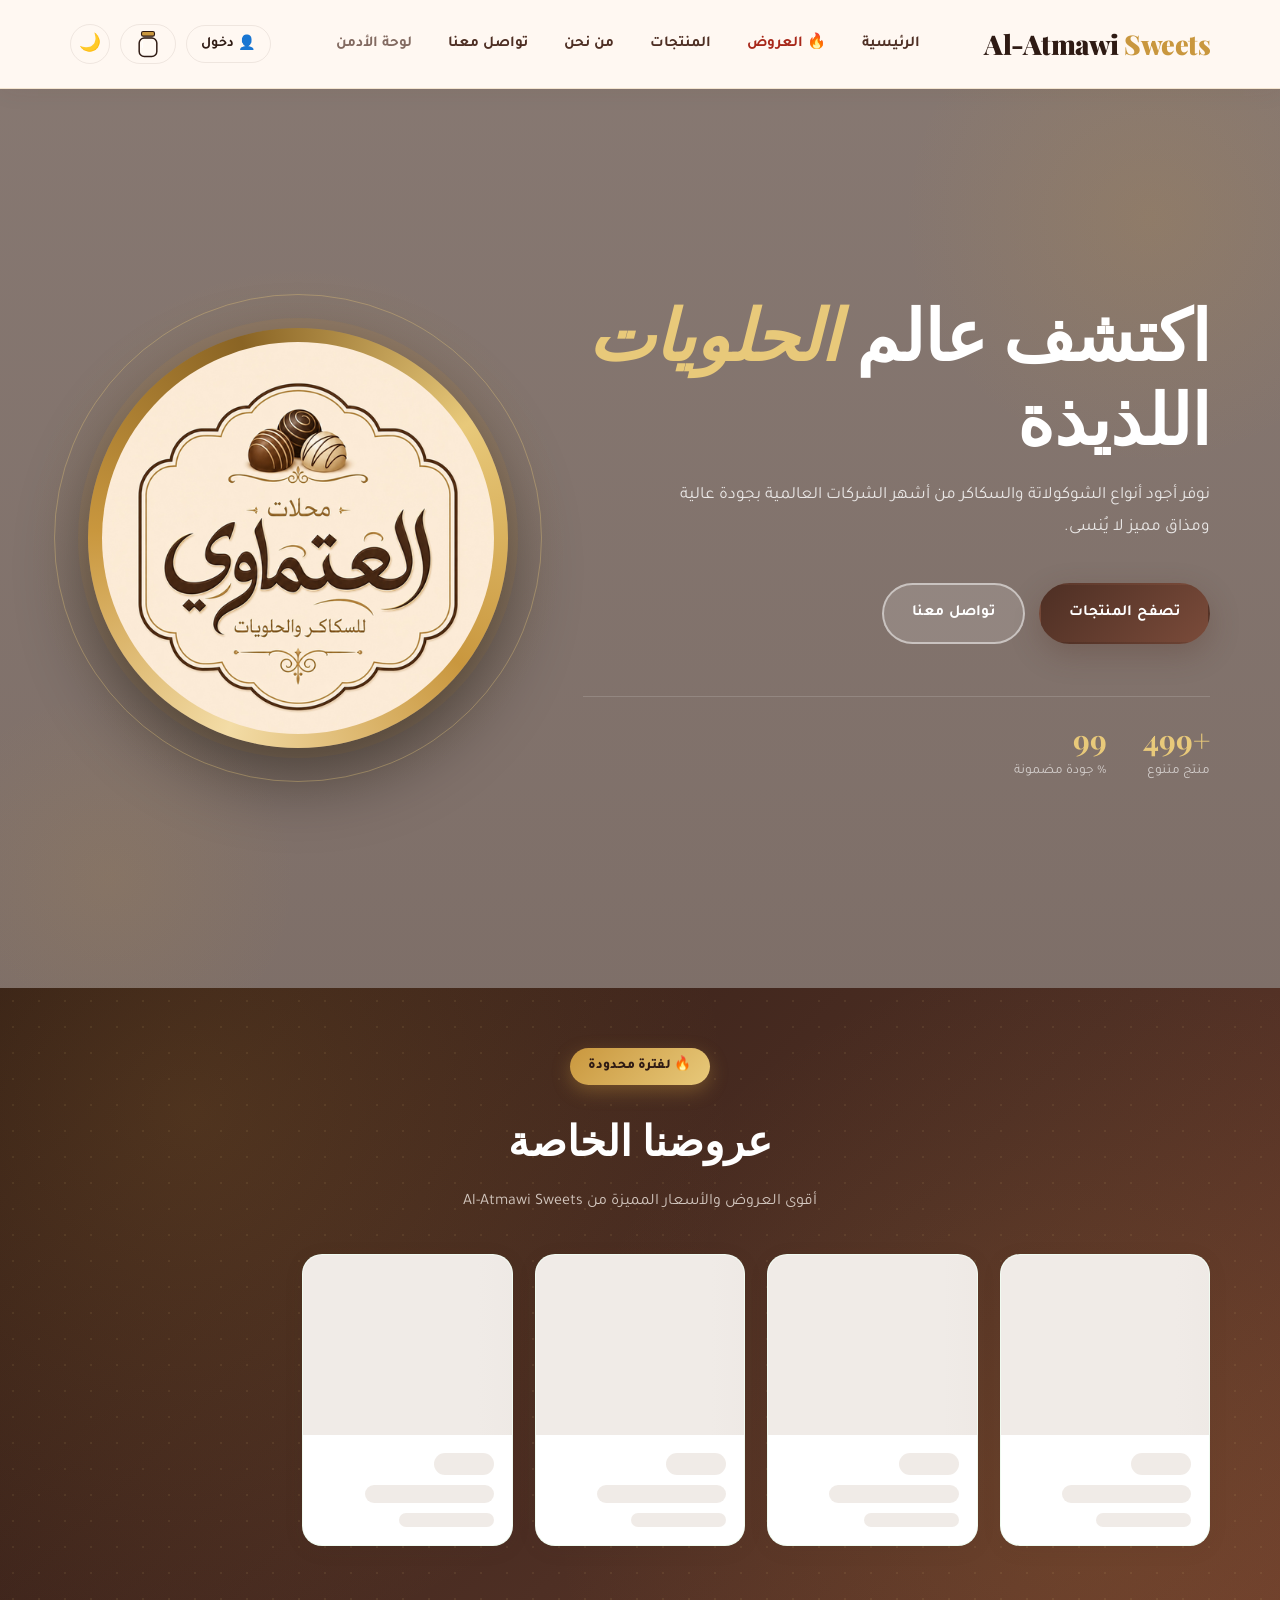
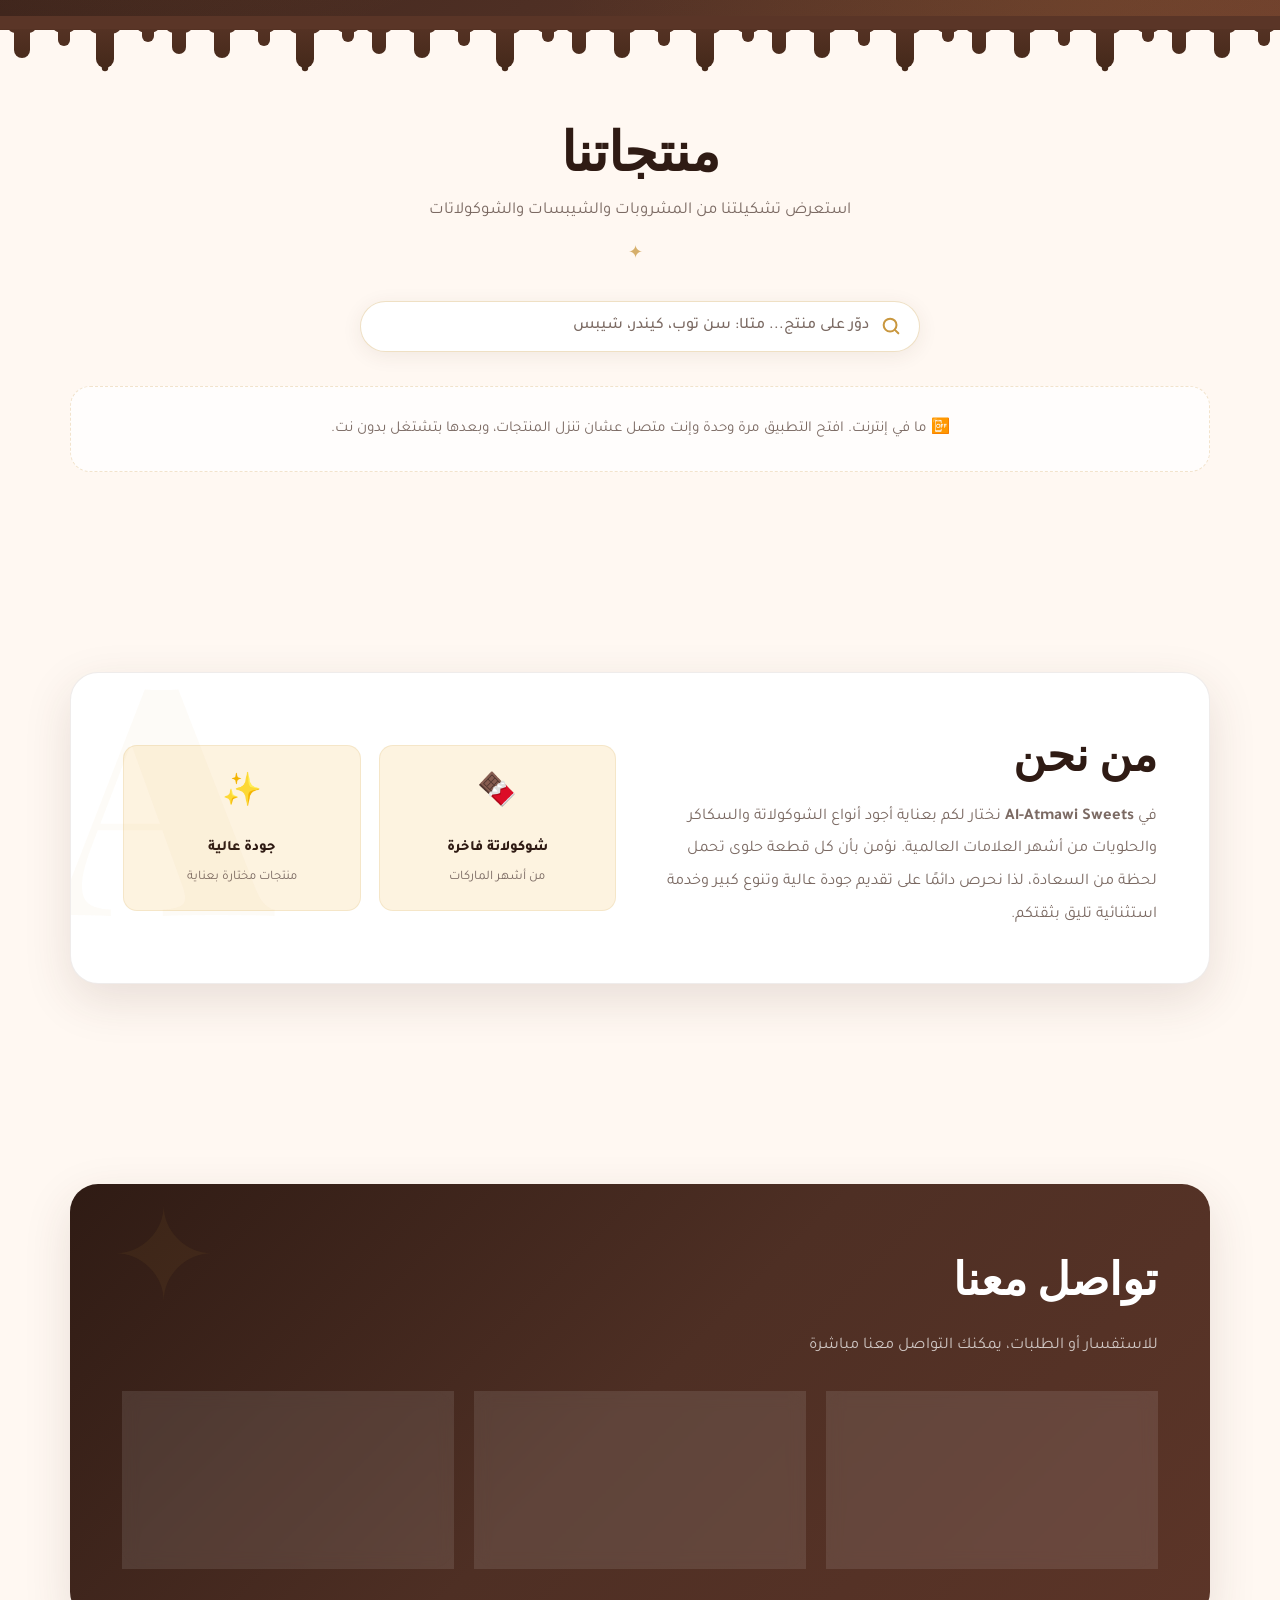
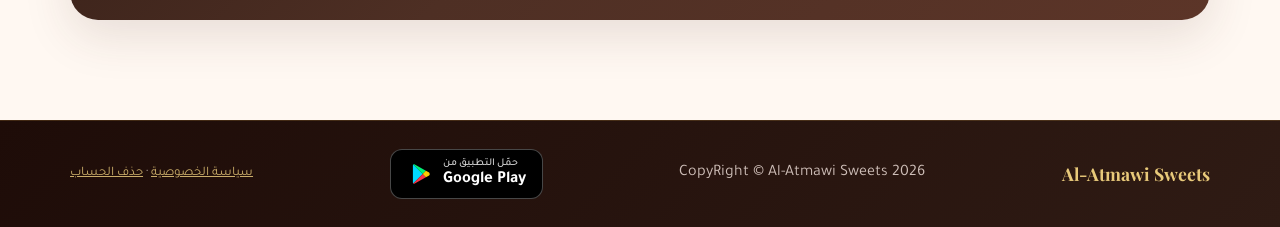
==== commit b6634956: "إضافة نسيت كلمة السر Co-Authored-By: Claude Opus 5.5 <noreply@anthropic.com> Claude-Session: https:/" ====
--- a/index.html
+++ b/index.html
@@ -1,2 +1,2 @@
 <!-- © Al-Atmawi Sweets — جميع الحقوق محفوظة -->
-<!DOCTYPE html> <html lang="ar" dir="rtl"> <head> <meta charset="UTF-8"/> <meta name="viewport" content="width=device-width,initial-scale=1"/> <title>العتماوي للسكاكر والحلويات</title> <meta name="description" content="أجود أنواع الشوكولاتة والسكاكر من أشهر الشركات العالمية"/> <meta name="theme-color" content="#2f1b14"/> <meta name="apple-mobile-web-app-capable" content="yes"/> <meta name="apple-mobile-web-app-status-bar-style" content="default"/> <meta name="mobile-web-app-capable" content="yes"/> <meta name="apple-mobile-web-app-title" content="العتماوي"/> <link rel="canonical" href="https://genereal2.github.io/al-atmawi/"/> <meta property="og:type" content="website"/> <meta property="og:site_name" content="العتماوي للسكاكر والحلويات"/> <meta property="og:url" content="https://genereal2.github.io/al-atmawi/"/> <meta property="og:title" content="العتماوي للسكاكر والحلويات | Al-Atmawi Sweets"/> <meta property="og:description" content="شوكولاتة وسكاكر ومشروبات من أشهر الماركات العالمية. اطلب أونلاين، والتوصيل للضفة والقدس والداخل."/> <meta property="og:image" content="https://genereal2.github.io/al-atmawi/og-image.jpg?v=2"/> <meta property="og:image:secure_url" content="https://genereal2.github.io/al-atmawi/og-image.jpg?v=2"/> <meta property="og:image:type" content="image/jpeg"/> <meta property="og:image:width" content="1200"/> <meta property="og:image:height" content="630"/> <meta property="og:image:alt" content="شعار محلات العتماوي للسكاكر والحلويات"/> <meta property="og:locale" content="ar_AR"/> <meta name="twitter:card" content="summary_large_image"/> <meta name="twitter:title" content="العتماوي للسكاكر والحلويات | Al-Atmawi Sweets"/> <meta name="twitter:description" content="شوكولاتة وسكاكر ومشروبات من أشهر الماركات العالمية. اطلب أونلاين، والتوصيل للضفة والقدس والداخل."/> <meta name="twitter:image" content="https://genereal2.github.io/al-atmawi/og-image.jpg?v=2"/> <link rel="manifest" href="manifest.json"/> <link rel="apple-touch-icon" sizes="180x180" href="icons/apple-touch-icon.png"/> <link rel="icon" type="image/png" sizes="192x192" href="icons/icon-192.png"/> <link rel="preconnect" href="https://fonts.googleapis.com"> <link rel="preconnect" href="https://fonts.gstatic.com" crossorigin> <link rel="preconnect" href="https://firestore.googleapis.com"> <link rel="modulepreload" href="firebase/firebase-app.js"/> <link rel="modulepreload" href="firebase/firebase-firestore.js"/> <link rel="modulepreload" href="firebase/firebase-auth.js"/> <link rel="preconnect" href="https://res.cloudinary.com" crossorigin> <link rel="stylesheet" href="style.css?v=26"/> </head> <body> <header class="topbar" id="topbar"> <div class="container navbar"> <a href="index.html" class="logo">Al-Atmawi <span>Sweets</span></a> <nav> <ul class="nav-links"> <li><a href="#home">الرئيسية</a></li> <li><a href="#offers" class="offers-nav-link">🔥 العروض</a></li> <li><a href="#products">المنتجات</a></li> <li><a href="#about">من نحن</a></li> <li><a href="#contact">تواصل معنا</a></li> <li><a href="admin.html" class="admin-link">لوحة الأدمن</a></li> </ul> </nav> <div class="header-actions"> <button id="accountBtn" class="header-icon-btn" type="button" title="حسابي"> 👤 <span id="accountBtnLabel" class="header-btn-text">دخول</span> </button> <button id="cartBtn" class="header-icon-btn cart-btn" type="button" title="السلة" aria-label="السلة"> <svg id="candyJar" class="candy-jar" viewBox="0 0 28 32" aria-hidden="true"> <defs><clipPath id="jarClip"><rect x="5" y="10" width="18" height="19" rx="5"/></clipPath></defs> <g clip-path="url(#jarClip)"> <circle class="jar-candy" cx="8.6" cy="26.3" r="2.7" fill="#e85d75"/> <circle class="jar-candy" cx="14" cy="26.3" r="2.7" fill="#f2b632"/> <circle class="jar-candy" cx="19.4" cy="26.3" r="2.7" fill="#4fc3b6"/> <circle class="jar-candy" cx="8.6" cy="21.4" r="2.7" fill="#9b6ad8"/> <circle class="jar-candy" cx="14" cy="21.4" r="2.7" fill="#ff8a5b"/> <circle class="jar-candy" cx="19.4" cy="21.4" r="2.7" fill="#5ba7f2"/> <circle class="jar-candy" cx="11.3" cy="16.6" r="2.7" fill="#f06fb0"/> <circle class="jar-candy" cx="16.7" cy="16.6" r="2.7" fill="#8fce5a"/> </g> <rect class="jar-glass" x="4.5" y="9.5" width="19" height="20" rx="5.5"/> <path class="jar-shine" d="M8 13.5v6"/> <rect class="jar-neck" x="8.5" y="7" width="11" height="3" rx="1"/> <rect class="jar-lid" x="7" y="2.5" width="14" height="5" rx="1.8"/> </svg> <span id="cartCount" class="cart-count hidden">0</span> </button> <button id="themeToggleBtn" class="theme-toggle-btn" type="button" title="تبديل الوضع">🌙</button> </div> </div> </header> <section class="hero" id="home"> <div class="container"> <div class="hero-logo" aria-hidden="true"> <div class="hero-logo-ring"><img src="icons/icon-512.png" alt="" width="512" height="512" decoding="async"/></div> </div> <div class="hero-content"> <h1>اكتشف عالم <em>الحلويات</em><br>اللذيذة</h1> <p>نوفر أجود أنواع الشوكولاتة والسكاكر من أشهر الشركات العالمية بجودة عالية ومذاق مميز لا يُنسى.</p> <div class="hero-buttons"> <a href="#products" class="btn btn-primary">تصفح المنتجات</a> <a href="#contact" class="btn btn-secondary">تواصل معنا</a> </div> <div class="hero-stats"> <div class="hero-stat"> <strong data-target="500">0</strong> <span>منتج متنوع</span> </div> <div class="hero-stat"> <strong data-target="100">0</strong> <span>% جودة مضمونة</span> </div> </div> </div> </div> </section> <div class="choco-drip choco-drip-hero" aria-hidden="true"></div> <section class="offers-section hidden" id="offers"> <div class="container"> <div class="offers-header"> <span class="offers-badge">🔥 لفترة محدودة</span> <h2>عروضنا الخاصة</h2> <p>أقوى العروض والأسعار المميزة من Al-Atmawi Sweets</p> </div> <div id="offersGrid" class="offers-grid"></div> </div> </section> <div class="choco-drip choco-drip-offers" aria-hidden="true"></div> <section class="section" id="products"> <div class="container"> <div class="section-header"> <h2>منتجاتنا</h2> <p>استعرض تشكيلتنا من المشروبات والشيبسات والشوكولاتات</p> </div> <div class="product-search" role="search"> <svg class="product-search-icon" viewBox="0 0 24 24" aria-hidden="true"><circle cx="11" cy="11" r="7"/><path d="m20 20-3.5-3.5"/></svg> <input type="search" id="productSearchInput" placeholder="دوّر على منتج... مثلًا: سن توب، كيندر، شيبس" autocomplete="off" aria-label="ابحث عن منتج"/> <button type="button" id="productSearchClear" class="product-search-clear hidden" aria-label="مسح البحث">✕</button> </div> <p id="productSearchStatus" class="product-search-status hidden"></p> <div id="productsCategories"></div> </div> </section> <section class="section" id="about"> <div class="container"> <div class="about-box"> <div class="about-text"> <h2>من نحن</h2> <p>في <strong>Al-Atmawi Sweets</strong> نختار لكم بعناية أجود أنواع الشوكولاتة والسكاكر والحلويات من أشهر العلامات العالمية. نؤمن بأن كل قطعة حلوى تحمل لحظة من السعادة، لذا نحرص دائمًا على تقديم جودة عالية وتنوع كبير وخدمة استثنائية تليق بثقتكم.</p> </div> <div class="about-features"> <div class="about-feature"> <span class="about-feature-icon">🍫</span> <h4>شوكولاتة فاخرة</h4> <p>من أشهر الماركات</p> </div> <div class="about-feature"> <span class="about-feature-icon">✨</span> <h4>جودة عالية</h4> <p>منتجات مختارة بعناية</p> </div> </div> </div> </div> </section> <section class="section" id="contact"> <div class="container"> <div class="contact-box"> <h2>تواصل معنا</h2> <p>للاستفسار أو الطلبات، يمكنك التواصل معنا مباشرة</p> <div class="contact-grid"> <div class="contact-card"> <span class="contact-card-icon">📞</span> <h3>الهاتف</h3> <p><a href="tel:+970569489862">+970 569 489 862</a> <button id="copyPhoneBtn" class="copy-phone-btn" type="button" title="نسخ الرقم">📋</button></p> </div> <div class="contact-card"> <span class="contact-card-icon">💬</span> <h3>واتساب</h3> <p><a href="https://wa.me/970569489862" target="_blank">راسلنا الآن</a></p> </div> <div class="contact-card"> <span class="contact-card-icon">📘</span> <h3>فيسبوك</h3> <p><a href="https://www.facebook.com/Atmawe" target="_blank">صفحتنا الرسمية</a></p> </div> </div> </div> </div> </section> <footer> <div class="container footer-content"> <div class="footer-logo">Al-Atmawi Sweets</div> <p>CopyRight © Al-Atmawi Sweets 2026</p> <a id="footerPlayLink" class="footer-play" href="https://play.google.com/store/apps/details?id=com.alatmawi.store" target="_blank" rel="noopener"> <svg viewBox="0 0 24 24" aria-hidden="true"><path d="M4.2 2.6c-.2.2-.3.6-.3 1v16.8c0 .4.1.8.3 1l9.5-9.4-9.5-9.4Z" fill="#00d7fe"/><path d="m16.9 15.2-3.2-3.2-9.5 9.4c.4.4.9.4 1.6.1l11.1-6.3Z" fill="#f63448"/><path d="m16.9 8.8-11.1-6.3c-.7-.4-1.2-.3-1.6.1l9.5 9.4 3.2-3.2Z" fill="#00f076"/><path d="m20.1 10.6-3.2-1.8-3.2 3.2 3.2 3.2 3.2-1.8c.9-.5.9-1.3 0-2.8Z" fill="#ffc900"/></svg> <span><small>حمّل التطبيق من</small>Google Play</span> </a> <p class="footer-legal"><a href="privacy.html">سياسة الخصوصية</a> · <a href="delete-account.html">حذف الحساب</a></p> </div> </footer> <div id="editOrderBanner" class="edit-order-banner hidden"> <span id="editOrderBannerText">✏️ اختر المنتجات يلي بدك تضيفها لطلبك</span> <button id="backToEditOrderBtn" type="button">رجوع للطلب ←</button> </div> <div id="offlineStatusBar" class="offline-status-bar hidden" role="status" aria-live="polite"> <span id="offlineStatusText"></span> </div> <div id="privateBanner" class="private-banner hidden"> <span id="privateBannerText">🔒 أنت تشاهد الأسعار الخاصة</span> <button id="privateLogoutBtn" type="button">تسجيل خروج</button> </div> <div class="modal-overlay" id="accountModal"> <div class="modal-box" style="max-width:420px"> <button class="modal-close" id="accountModalCloseBtn" type="button">✕</button> <div class="modal-info" style="padding:36px 32px"> <div id="customerAuthViews"> <div id="customerLoginView"> <h3 style="margin-bottom:20px">تسجيل الدخول</h3> <form id="customerLoginForm" class="admin-form single-column"> <div class="form-group"> <label for="customerLoginEmail">البريد الإلكتروني</label> <input type="email" id="customerLoginEmail" required placeholder="example@email.com"/> </div> <div class="form-group"> <label for="customerLoginPassword">كلمة المرور</label> <input type="password" id="customerLoginPassword" required placeholder="••••••••"/> </div> <p id="customerLoginError" class="error-message hidden"></p> <button type="submit" class="btn btn-primary full-btn">تسجيل الدخول</button> </form> <div class="google-auth" data-google-auth> <div class="auth-divider"><span>أو</span></div> <button type="button" class="btn full-btn google-btn" data-google-signin><svg class="google-g" viewBox="0 0 48 48" width="20" height="20" aria-hidden="true"><path fill="#EA4335" d="M24 9.5c3.54 0 6.71 1.22 9.21 3.6l6.85-6.85C35.9 2.38 30.47 0 24 0 14.62 0 6.51 5.38 2.56 13.22l7.98 6.19C12.43 13.72 17.74 9.5 24 9.5z"/><path fill="#4285F4" d="M46.98 24.55c0-1.57-.15-3.09-.38-4.55H24v9.02h12.94c-.58 2.96-2.26 5.48-4.78 7.18l7.73 6c4.51-4.18 7.09-10.36 7.09-17.65z"/><path fill="#FBBC05" d="M10.53 28.59c-.48-1.45-.76-2.99-.76-4.59s.27-3.14.76-4.59l-7.98-6.19C.92 16.46 0 20.12 0 24c0 3.88.92 7.54 2.56 10.78l7.97-6.19z"/><path fill="#34A853" d="M24 48c6.48 0 11.93-2.13 15.89-5.81l-7.73-6c-2.15 1.45-4.92 2.3-8.16 2.3-6.26 0-11.57-4.22-13.47-9.91l-7.98 6.19C6.51 42.62 14.62 48 24 48z"/></svg><span>الدخول عبر Google</span></button> <p class="error-message hidden" data-google-error></p> </div> <p class="admin-note" style="margin-top:16px;text-align:center"> ما عندك حساب؟ <button type="button" id="showSignupBtn" class="link-btn">أنشئ حساب جديد</button> </p> </div> <div id="customerSignupView" class="hidden"> <h3 style="margin-bottom:20px">إنشاء حساب جديد</h3> <form id="customerSignupForm" class="admin-form single-column"> <div class="form-group"> <label for="customerSignupName">اسمك</label> <input type="text" id="customerSignupName" required placeholder="اكتب اسمك الكامل"/> </div> <div class="form-group"> <label for="customerSignupEmail">البريد الإلكتروني</label> <input type="email" id="customerSignupEmail" required placeholder="example@email.com"/> </div> <div class="form-group"> <label for="customerSignupPhone">رقم الواتساب للتواصل</label> <input type="tel" id="customerSignupPhone" inputmode="tel" required placeholder="9705xxxxxxx (أرقام فقط)"/> </div> <div class="form-group"> <label for="customerSignupRegion">منطقتك</label> <select id="customerSignupRegion" required> <option value="">اختر المنطقة</option> <option value="west_bank">الضفة الغربية — توصيل 20₪ للطرد</option> <option value="jerusalem">القدس — توصيل 30₪ للطرد</option> <option value="inside">الداخل — توصيل 70₪ للطرد</option> </select> <p class="admin-note" style="margin-top:8px"> ملاحظة: الطرد الواحد يحتوي على 20-15 علبة شوكولاتة أو سكاكر مشكلة. </p> </div> <div class="form-group"> <label for="customerSignupPassword">كلمة المرور</label> <input type="password" id="customerSignupPassword" required placeholder="6 أحرف على الأقل"/> </div> <p id="customerSignupError" class="error-message hidden"></p> <button type="submit" class="btn btn-primary full-btn">إنشاء الحساب</button> </form> <div class="google-auth" data-google-auth> <div class="auth-divider"><span>أو</span></div> <button type="button" class="btn full-btn google-btn" data-google-signin><svg class="google-g" viewBox="0 0 48 48" width="20" height="20" aria-hidden="true"><path fill="#EA4335" d="M24 9.5c3.54 0 6.71 1.22 9.21 3.6l6.85-6.85C35.9 2.38 30.47 0 24 0 14.62 0 6.51 5.38 2.56 13.22l7.98 6.19C12.43 13.72 17.74 9.5 24 9.5z"/><path fill="#4285F4" d="M46.98 24.55c0-1.57-.15-3.09-.38-4.55H24v9.02h12.94c-.58 2.96-2.26 5.48-4.78 7.18l7.73 6c4.51-4.18 7.09-10.36 7.09-17.65z"/><path fill="#FBBC05" d="M10.53 28.59c-.48-1.45-.76-2.99-.76-4.59s.27-3.14.76-4.59l-7.98-6.19C.92 16.46 0 20.12 0 24c0 3.88.92 7.54 2.56 10.78l7.97-6.19z"/><path fill="#34A853" d="M24 48c6.48 0 11.93-2.13 15.89-5.81l-7.73-6c-2.15 1.45-4.92 2.3-8.16 2.3-6.26 0-11.57-4.22-13.47-9.91l-7.98 6.19C6.51 42.62 14.62 48 24 48z"/></svg><span>التسجيل عبر Google</span></button> <p class="error-message hidden" data-google-error></p> </div> <p class="admin-note" style="margin-top:16px;text-align:center"> عندك حساب أصلًا؟ <button type="button" id="showLoginBtn" class="link-btn">سجل الدخول</button> </p> </div> </div> <div id="customerAccountView" class="hidden" style="text-align:center"> <div style="font-size:2.5rem;margin-bottom:10px">👤</div> <h3 id="customerAccountName" style="margin-bottom:6px"></h3> <p class="admin-note" id="customerAccountEmail" style="margin-bottom:20px"></p> <p id="customerProfileHint" class="success-message hidden" style="margin:0 0 18px">👋 أهلًا فيك! ضيف رقم الواتساب واختار منطقتك وكبس «حفظ البيانات» عشان تقدر تطلب.</p> <div class="form-group" style="text-align:right"> <label for="customerAccountNameInput">اسمك</label> <input type="text" id="customerAccountNameInput" placeholder="اكتب اسمك الكامل"/> </div> <div class="form-group" style="text-align:right"> <label for="customerAccountPhone">رقم الواتساب للتواصل</label> <input type="tel" id="customerAccountPhone" inputmode="tel" placeholder="9705xxxxxxx (أرقام فقط)"/> </div> <div class="form-group" style="text-align:right"> <label for="customerAccountRegion">منطقتك</label> <select id="customerAccountRegion"> <option value="">اختر المنطقة</option> <option value="west_bank">الضفة الغربية — توصيل 20₪ للطرد</option> <option value="jerusalem">القدس — توصيل 30₪ للطرد</option> <option value="inside">الداخل — توصيل 70₪ للطرد</option> </select> <p class="admin-note" style="margin-top:8px"> ملاحظة: الطرد الواحد يحتوي على 20-15 علبة شوكولاتة أو سكاكر مشكلة. </p> </div> <p id="customerPhoneMessage" class="error-message hidden"></p> <button id="saveCustomerPhoneBtn" class="btn btn-outline full-btn" type="button" style="margin-bottom:12px">حفظ البيانات</button> <button id="viewMyOrdersBtn" class="btn btn-outline full-btn" type="button" style="margin-bottom:12px">📦 طلباتي السابقة</button> <button id="customerLogoutBtn" class="btn btn-light full-btn" type="button">تسجيل خروج</button> <button id="deleteAccountBtn" class="link-btn delete-account-link" type="button">🗑️ حذف حسابي نهائيًا</button> <div id="deleteAccountBox" class="delete-account-box hidden" style="text-align:right"> <h4>حذف الحساب نهائيًا</h4> <p>رح ينمسح حساب الدخول تبعك، واسمك، ورقم الواتساب، ومنطقتك، وفئة الأسعار. هالخطوة ما بترجع.</p> <p>الطلبات اللي بعثتها قبل بتضل محفوظة عندنا لأغراض المحاسبة. إذا بدك نمسحها كمان، راسلنا على الواتساب.</p> <div class="form-group" id="deleteAccountPasswordGroup"> <label for="deleteAccountPassword">اكتب كلمة المرور للتأكيد</label> <input type="password" id="deleteAccountPassword" placeholder="••••••••" autocomplete="current-password"/> </div> <p id="deleteAccountGoogleNote" class="hidden" style="font-size:.88rem;color:var(--muted);margin-bottom:8px">لما تكبس «نعم، احذف حسابي» رح تطلع نافذة Google عشان تأكد إنه إنت صاحب الحساب.</p> <p id="deleteAccountError" class="error-message hidden"></p> <button id="confirmDeleteAccountBtn" class="btn full-btn delete-account-confirm" type="button">نعم، احذف حسابي</button> <button id="cancelDeleteAccountBtn" class="btn btn-light full-btn" type="button" style="margin-top:10px">تراجع</button> </div> </div> </div> </div> </div> <div class="modal-overlay" id="cartModal"> <div class="modal-box receipt-box" style="max-width:460px"> <button class="modal-close" id="cartModalCloseBtn" type="button">✕</button> <div class="modal-info receipt-paper"> <div class="receipt-head"> <div class="receipt-logo">Al-Atmawi <span>Sweets</span></div> <div class="receipt-sub">العتماوي للسكاكر والحلويات</div> <div class="receipt-meta"> <span>فاتورة طلب</span> <span id="receiptDate"></span> </div> </div> <div id="cartItemsList" class="cart-items-list"></div> <div id="cartEmptyMessage" class="empty-message hidden">السلة فارغة</div> <div id="cartSubtotalRow" class="cart-total-row hidden"> <span>المبلغ المطلوب (غير شامل التوصيل)</span> <strong id="cartSubtotalAmount">0</strong> </div> <div id="cartDeliveryRow" class="cart-total-row cart-delivery-row hidden"> <span id="cartDeliveryLabel">سعر التوصيل</span> <strong id="cartDeliveryAmount">0</strong> </div> <p id="cartParcelNote" class="admin-note hidden" style="margin-top:8px"> ملاحظة: الطرد الواحد يحتوي على 20-15 علبة شوكولاتة أو سكاكر مشكلة. </p> <button id="submitOrderBtn" class="btn btn-primary full-btn" type="button" style="margin-top:20px">إرسال الطلب</button> <p id="cartMessage" class="error-message hidden" style="margin-top:12px"></p> <div class="receipt-footer" aria-hidden="true"> <div class="receipt-barcode"></div> <p class="receipt-thanks">شكرًا لاختياركم العتماوي ✦</p> </div> </div> </div> </div> <div class="modal-overlay" id="orderSuccessModal"> <div class="modal-box order-success-box"> <div class="modal-info" style="padding:28px 28px 30px;text-align:center"> <svg id="orderSuccessAnim" class="order-box-anim" viewBox="0 0 240 200" aria-hidden="true"> <defs> <linearGradient id="kraftBody" x1="0" y1="0" x2="0" y2="1"> <stop offset="0" stop-color="#b8894f"/> <stop offset="1" stop-color="#9a6d3a"/> </linearGradient> </defs> <ellipse cx="120" cy="180" rx="72" ry="8" fill="rgba(0,0,0,0.12)"/> <g class="ob-candies"> <circle class="ob-candy c1" cx="98" cy="118" r="9" fill="#e85d75"/> <circle class="ob-candy c2" cx="122" cy="122" r="10" fill="#f2b632"/> <circle class="ob-candy c3" cx="145" cy="118" r="9" fill="#4fc3b6"/> </g> <rect class="ob-body" x="62" y="96" width="116" height="80" rx="6" fill="url(#kraftBody)"/> <rect class="ob-ribbon-h" x="62" y="128" width="116" height="14" fill="#b0302a"/> <g class="ob-lid"> <rect x="56" y="80" width="128" height="22" rx="5" fill="#8a5f31"/> <rect x="56" y="96" width="128" height="6" fill="rgba(0,0,0,0.12)"/> </g> <rect class="ob-ribbon-v" x="113" y="80" width="14" height="96" fill="#c4372f"/> <g class="ob-bow"> <ellipse cx="104" cy="74" rx="16" ry="10" fill="#c4372f" transform="rotate(-18 104 74)"/> <ellipse cx="136" cy="74" rx="16" ry="10" fill="#c4372f" transform="rotate(18 136 74)"/> <circle cx="120" cy="78" r="7" fill="#9e2520"/> </g> <g class="ob-sparkles" fill="#e8c97a"> <path d="M44 60l3 7 7 3-7 3-3 7-3-7-7-3 7-3z"/> <path d="M196 52l2.5 5.5 5.5 2.5-5.5 2.5-2.5 5.5-2.5-5.5-5.5-2.5 5.5-2.5z"/> <path d="M190 120l2 4 4 2-4 2-2 4-2-4-4-2 4-2z"/> </g> </svg> <h3 class="order-success-title" id="orderSuccessTitle">تم إرسال طلبك 🎉</h3> <p class="order-success-number">رقم الطلب: <strong id="orderSuccessNumber"></strong></p> <p id="orderSuccessSummary" class="order-success-summary"></p> <p class="admin-note" id="orderSuccessNote" style="margin-bottom:18px">رح نتواصل معك على الواتساب لتأكيد الطلب والتوصيل.</p> <a id="orderSuccessWhatsApp" class="btn full-btn order-whatsapp-confirm" href="#" target="_blank" rel="noopener"> <svg viewBox="0 0 24 24" aria-hidden="true"><path d="M12 2a10 10 0 0 0-8.6 15.1L2 22l5-1.3A10 10 0 1 0 12 2z"/><path d="M8.5 8.5c.2-.6.6-.6 1-.6h.5c.2 0 .4 0 .6.5l.8 1.9c.1.2 0 .4-.1.6l-.5.6c-.1.2-.2.3 0 .6a7 7 0 0 0 3.2 2.9c.3.1.4 0 .6-.1l.7-.8c.2-.2.4-.2.6-.1l1.9.9c.3.1.4.2.4.4a2.5 2.5 0 0 1-1.8 2.3c-.6.1-1.3 0-2.6-.5a9.6 9.6 0 0 1-4.9-4.6c-.6-1-.9-2.1-.4-3.1z"/></svg> أكّد طلبك على الواتساب </a> <button id="orderSuccessOkBtn" class="btn btn-light full-btn" type="button" style="margin-top:10px">تمام</button> </div> </div> </div> <div class="modal-overlay" id="myOrdersModal"> <div class="modal-box" style="max-width:500px"> <button class="modal-close" id="myOrdersCloseBtn" type="button">✕</button> <div class="modal-info" style="padding:32px 28px"> <h3 style="margin-bottom:20px">📦 طلباتي السابقة</h3> <div id="myOrdersList" class="my-orders-list"></div> <div id="myOrdersEmpty" class="empty-message hidden">ما في طلبات سابقة لسا</div> </div> </div> </div> <div class="modal-overlay" id="editOrderModal"> <div class="modal-box" style="max-width:480px"> <button class="modal-close" id="editOrderCloseBtn" type="button">✕</button> <div class="modal-info" style="padding:32px 28px"> <h3 style="margin-bottom:8px">✏️ تعديل الطلب</h3> <p class="admin-note" style="margin-bottom:20px">تقدر تزيد أو تنقص الكمية، تحذف منتج، أو تضيف منتجات جديدة. التعديل متاح بس لما تكون حالة الطلب "جديد".</p> <div id="editOrderItemsList" class="cart-items-list"></div> <button id="editOrderAddProductsBtn" class="btn btn-outline full-btn" type="button" style="margin-top:16px">➕ إضافة منتجات من القائمة</button> <div id="editOrderEmpty" class="empty-message hidden">لازم يضل منتج واحد عالأقل بالطلب</div> <div id="editOrderSubtotalRow" class="cart-total-row hidden"> <span>المبلغ المطلوب (غير شامل التوصيل)</span> <strong id="editOrderSubtotalAmount">0</strong> </div> <p id="editOrderMessage" class="error-message hidden" style="margin-top:12px"></p> <button id="saveEditOrderBtn" class="btn btn-primary full-btn" type="button" style="margin-top:16px">حفظ التعديلات</button> <button id="cancelOrderBtn" class="btn btn-light full-btn" type="button" style="margin-top:10px;color:#a8281a">🗑️ إلغاء الطلب بالكامل</button> </div> </div> </div> <div class="modal-overlay" id="productModal"> <div class="modal-box"> <button class="modal-close" id="modalCloseBtn" type="button">✕</button> <div class="modal-image-wrap" id="modalImageWrap"> <img id="modalImg" src="" alt=""/> <button type="button" class="modal-gal-nav modal-gal-prev" id="modalGalPrev" aria-label="الصورة السابقة" hidden>›</button> <button type="button" class="modal-gal-nav modal-gal-next" id="modalGalNext" aria-label="الصورة التالية" hidden>‹</button> </div> <div class="modal-thumbs" id="modalThumbs" hidden></div> <div class="modal-info"> <div id="modalBadge" class="modal-badge"></div> <h3 id="modalName"></h3> <p id="modalDesc" style="display:none"></p> <button id="modalShareBtn" class="modal-share-btn" type="button">🔗 مشاركة المنتج</button> </div> </div> </div> <div id="iosInstallHint" class="ios-install-hint hidden" role="dialog" aria-label="إضافة العتماوي للشاشة الرئيسية"> <button id="iosInstallClose" class="ios-install-close" type="button" aria-label="إغلاق">✕</button> <div class="ios-install-head"> <img src="icons/apple-touch-icon.png" alt="" class="ios-install-icon" width="56" height="56"/> <div> <div class="ios-install-title">حط العتماوي على شاشتك</div> <div class="ios-install-sub">بيفتح زي التطبيق، وبتقدر تطلب حتى بدون إنترنت</div> </div> </div> <ol class="ios-install-steps"> <li> <div class="ios-step-num">1</div> <div class="ios-step-text"> اكبس زر المشاركة <svg class="ios-step-icon" viewBox="0 0 24 24" aria-hidden="true"><path d="M12 3v12M8 7l4-4 4 4"/><path d="M7 11H6a2 2 0 0 0-2 2v6a2 2 0 0 0 2 2h12a2 2 0 0 0 2-2v-6a2 2 0 0 0-2-2h-1"/></svg> <div class="ios-step-note">إذا ما لقيته تحت، اكبس ••• وبعدها «مشاركة»</div> </div> </li> <li> <div class="ios-step-num">2</div> <div class="ios-step-text"> اختار «إضافة إلى الشاشة الرئيسية» <svg class="ios-step-icon" viewBox="0 0 24 24" aria-hidden="true"><rect x="4" y="4" width="16" height="16" rx="4"/><path d="M12 8v8M8 12h8"/></svg> </div> </li> </ol> <button id="iosInstallOk" class="btn btn-primary full-btn ios-install-ok" type="button">تمام، فهمت</button> </div> <div id="playAppBanner" class="play-banner hidden" role="dialog" aria-label="تطبيق العتماوي على Google Play"> <button id="playBannerClose" class="play-banner-close" type="button" aria-label="إغلاق">✕</button> <img src="icons/icon-192.png" alt="" class="play-banner-icon" width="52" height="52"/> <div class="play-banner-text"> <div class="play-banner-title">العتماوي صار تطبيق</div> <div class="play-banner-sub">أسرع، وبتقدر تطلب حتى بدون إنترنت</div> </div> <a id="playBannerGo" class="btn btn-primary play-banner-go" href="https://play.google.com/store/apps/details?id=com.alatmawi.store" target="_blank" rel="noopener">تنزيل</a> </div> <div id="toastMsg" class="toast-msg"></div> <script type="module" src="script.js?v=43"></script> <script>function animateCounter(t,e){let n=null;requestAnimationFrame(function a(o){n||(n=o);const i=Math.min((o-n)/2e3,1),s=1-Math.pow(1-i,4),r=Math.floor(s*e);t.textContent=(100===e?"":"+")+r,i<1?requestAnimationFrame(a):t.textContent=(100===e?"":"+")+e})}const counterObserver=new IntersectionObserver(t=>{t.forEach(t=>{t.isIntersecting&&(t.target.querySelectorAll("[data-target]").forEach(t=>{animateCounter(t,parseInt(t.dataset.target))}),counterObserver.unobserve(t.target))})},{threshold:.6}),heroStats=document.querySelector(".hero-stats");heroStats&&counterObserver.observe(heroStats);const isNativeApp=!(!window.Capacitor||"function"!=typeof window.Capacitor.isNativePlatform||!window.Capacitor.isNativePlatform());"serviceWorker"in navigator&&!isNativeApp&&window.addEventListener("load",()=>{navigator.serviceWorker.register("./service-worker.js").catch(()=>{})}),function(){var t=document.getElementById("iosInstallHint");if(t){var e="al-atmawi-ios-hint-dismissed",n=navigator.userAgent||"",a=/iPhone|iPad|iPod/.test(n)||"MacIntel"===navigator.platform&&navigator.maxTouchPoints>1,o=!0===navigator.standalone||window.matchMedia&&window.matchMedia("(display-mode: standalone)").matches,i=/FBAN|FBAV|Instagram|Line\/|Snapchat|TikTok|musical_ly/i.test(n);if(a&&!o&&!i&&!isNativeApp){try{var s=parseInt(localStorage.getItem(e)||"0",10);if(s&&Date.now()-s<12096e5)return}catch(t){}document.getElementById("iosInstallClose").addEventListener("click",r),document.getElementById("iosInstallOk").addEventListener("click",r),setTimeout(function e(){document.querySelector(".modal-overlay.active")?setTimeout(e,4e3):(t.classList.remove("hidden"),requestAnimationFrame(function(){requestAnimationFrame(function(){t.classList.add("is-visible")})}))},5e3)}}function r(){t.classList.remove("is-visible"),setTimeout(function(){t.classList.add("hidden")},350);try{localStorage.setItem(e,String(Date.now()))}catch(t){}}}(),function(){var t=document.getElementById("footerPlayLink");isNativeApp&&t&&(t.hidden=!0);var e=document.getElementById("playAppBanner");if(e){var n="al-atmawi-play-banner-dismissed",a=navigator.userAgent||"",o=/Android/i.test(a),i=window.matchMedia&&window.matchMedia("(display-mode: standalone)").matches;if(o&&!isNativeApp&&!i){try{var s=parseInt(localStorage.getItem(n)||"0",10);if(s&&Date.now()<s)return}catch(t){}document.getElementById("playBannerClose").addEventListener("click",function(){r(14)}),document.getElementById("playBannerGo").addEventListener("click",function(){r(30)}),setTimeout(function t(){document.querySelector(".modal-overlay.active")?setTimeout(t,4e3):(e.classList.remove("hidden"),requestAnimationFrame(function(){requestAnimationFrame(function(){e.classList.add("is-visible")})}))},4e3)}}function r(t){e.classList.remove("is-visible"),setTimeout(function(){e.classList.add("hidden")},350);try{localStorage.setItem(n,String(Date.now()+24*t*60*60*1e3))}catch(t){}}}();const themeBtn=document.getElementById("themeToggleBtn"),savedTheme=localStorage.getItem("al-atmawi-theme")||"light";function applyTheme(t){document.documentElement.setAttribute("data-theme",t),themeBtn.textContent="dark"===t?"☀️":"🌙",localStorage.setItem("al-atmawi-theme",t)}function showToast(t){const e=document.getElementById("toastMsg");e.textContent=t,e.classList.add("show"),setTimeout(()=>e.classList.remove("show"),2500)}applyTheme(savedTheme),themeBtn.addEventListener("click",()=>{applyTheme("dark"===document.documentElement.getAttribute("data-theme")?"light":"dark")}),document.getElementById("copyPhoneBtn").addEventListener("click",function(){navigator.clipboard.writeText("+970569489862").then(()=>{showToast("✅ تم نسخ الرقم!"),this.textContent="✅",setTimeout(()=>this.textContent="📋",2e3)}).catch(()=>showToast("❌ فشل النسخ"))}),document.getElementById("modalShareBtn").addEventListener("click",function(){const t=document.getElementById("modalName").textContent,e=document.getElementById("modalBadge").textContent,n=t+(e?" — "+e:"")+"\nمن Al-Atmawi Sweets 🍫",a=location.href;navigator.share?navigator.share({title:t,text:n,url:a}):navigator.clipboard.writeText(n+"\n"+a).then(()=>{showToast("✅ تم نسخ رابط المنتج!"),this.textContent="✅ تم النسخ",setTimeout(()=>this.textContent="🔗 مشاركة المنتج",2e3)})})</script> </body> </html>+<!DOCTYPE html> <html lang="ar" dir="rtl"> <head> <meta charset="UTF-8"/> <meta name="viewport" content="width=device-width,initial-scale=1"/> <title>العتماوي للسكاكر والحلويات</title> <meta name="description" content="أجود أنواع الشوكولاتة والسكاكر من أشهر الشركات العالمية"/> <meta name="theme-color" content="#2f1b14"/> <meta name="apple-mobile-web-app-capable" content="yes"/> <meta name="apple-mobile-web-app-status-bar-style" content="default"/> <meta name="mobile-web-app-capable" content="yes"/> <meta name="apple-mobile-web-app-title" content="العتماوي"/> <link rel="canonical" href="https://genereal2.github.io/al-atmawi/"/> <meta property="og:type" content="website"/> <meta property="og:site_name" content="العتماوي للسكاكر والحلويات"/> <meta property="og:url" content="https://genereal2.github.io/al-atmawi/"/> <meta property="og:title" content="العتماوي للسكاكر والحلويات | Al-Atmawi Sweets"/> <meta property="og:description" content="شوكولاتة وسكاكر ومشروبات من أشهر الماركات العالمية. اطلب أونلاين، والتوصيل للضفة والقدس والداخل."/> <meta property="og:image" content="https://genereal2.github.io/al-atmawi/og-image.jpg?v=2"/> <meta property="og:image:secure_url" content="https://genereal2.github.io/al-atmawi/og-image.jpg?v=2"/> <meta property="og:image:type" content="image/jpeg"/> <meta property="og:image:width" content="1200"/> <meta property="og:image:height" content="630"/> <meta property="og:image:alt" content="شعار محلات العتماوي للسكاكر والحلويات"/> <meta property="og:locale" content="ar_AR"/> <meta name="twitter:card" content="summary_large_image"/> <meta name="twitter:title" content="العتماوي للسكاكر والحلويات | Al-Atmawi Sweets"/> <meta name="twitter:description" content="شوكولاتة وسكاكر ومشروبات من أشهر الماركات العالمية. اطلب أونلاين، والتوصيل للضفة والقدس والداخل."/> <meta name="twitter:image" content="https://genereal2.github.io/al-atmawi/og-image.jpg?v=2"/> <link rel="manifest" href="manifest.json"/> <link rel="apple-touch-icon" sizes="180x180" href="icons/apple-touch-icon.png"/> <link rel="icon" type="image/png" sizes="192x192" href="icons/icon-192.png"/> <link rel="preconnect" href="https://fonts.googleapis.com"> <link rel="preconnect" href="https://fonts.gstatic.com" crossorigin> <link rel="preconnect" href="https://firestore.googleapis.com"> <link rel="modulepreload" href="firebase/firebase-app.js"/> <link rel="modulepreload" href="firebase/firebase-firestore.js"/> <link rel="modulepreload" href="firebase/firebase-auth.js"/> <link rel="preconnect" href="https://res.cloudinary.com" crossorigin> <link rel="stylesheet" href="style.css?v=27"/> </head> <body> <header class="topbar" id="topbar"> <div class="container navbar"> <a href="index.html" class="logo">Al-Atmawi <span>Sweets</span></a> <nav> <ul class="nav-links"> <li><a href="#home">الرئيسية</a></li> <li><a href="#offers" class="offers-nav-link">🔥 العروض</a></li> <li><a href="#products">المنتجات</a></li> <li><a href="#about">من نحن</a></li> <li><a href="#contact">تواصل معنا</a></li> <li><a href="admin.html" class="admin-link">لوحة الأدمن</a></li> </ul> </nav> <div class="header-actions"> <button id="accountBtn" class="header-icon-btn" type="button" title="حسابي"> 👤 <span id="accountBtnLabel" class="header-btn-text">دخول</span> </button> <button id="cartBtn" class="header-icon-btn cart-btn" type="button" title="السلة" aria-label="السلة"> <svg id="candyJar" class="candy-jar" viewBox="0 0 28 32" aria-hidden="true"> <defs><clipPath id="jarClip"><rect x="5" y="10" width="18" height="19" rx="5"/></clipPath></defs> <g clip-path="url(#jarClip)"> <circle class="jar-candy" cx="8.6" cy="26.3" r="2.7" fill="#e85d75"/> <circle class="jar-candy" cx="14" cy="26.3" r="2.7" fill="#f2b632"/> <circle class="jar-candy" cx="19.4" cy="26.3" r="2.7" fill="#4fc3b6"/> <circle class="jar-candy" cx="8.6" cy="21.4" r="2.7" fill="#9b6ad8"/> <circle class="jar-candy" cx="14" cy="21.4" r="2.7" fill="#ff8a5b"/> <circle class="jar-candy" cx="19.4" cy="21.4" r="2.7" fill="#5ba7f2"/> <circle class="jar-candy" cx="11.3" cy="16.6" r="2.7" fill="#f06fb0"/> <circle class="jar-candy" cx="16.7" cy="16.6" r="2.7" fill="#8fce5a"/> </g> <rect class="jar-glass" x="4.5" y="9.5" width="19" height="20" rx="5.5"/> <path class="jar-shine" d="M8 13.5v6"/> <rect class="jar-neck" x="8.5" y="7" width="11" height="3" rx="1"/> <rect class="jar-lid" x="7" y="2.5" width="14" height="5" rx="1.8"/> </svg> <span id="cartCount" class="cart-count hidden">0</span> </button> <button id="themeToggleBtn" class="theme-toggle-btn" type="button" title="تبديل الوضع">🌙</button> </div> </div> </header> <section class="hero" id="home"> <div class="container"> <div class="hero-logo" aria-hidden="true"> <div class="hero-logo-ring"><img src="icons/icon-512.png" alt="" width="512" height="512" decoding="async"/></div> </div> <div class="hero-content"> <h1>اكتشف عالم <em>الحلويات</em><br>اللذيذة</h1> <p>نوفر أجود أنواع الشوكولاتة والسكاكر من أشهر الشركات العالمية بجودة عالية ومذاق مميز لا يُنسى.</p> <div class="hero-buttons"> <a href="#products" class="btn btn-primary">تصفح المنتجات</a> <a href="#contact" class="btn btn-secondary">تواصل معنا</a> </div> <div class="hero-stats"> <div class="hero-stat"> <strong data-target="500">0</strong> <span>منتج متنوع</span> </div> <div class="hero-stat"> <strong data-target="100">0</strong> <span>% جودة مضمونة</span> </div> </div> </div> </div> </section> <div class="choco-drip choco-drip-hero" aria-hidden="true"></div> <section class="offers-section hidden" id="offers"> <div class="container"> <div class="offers-header"> <span class="offers-badge">🔥 لفترة محدودة</span> <h2>عروضنا الخاصة</h2> <p>أقوى العروض والأسعار المميزة من Al-Atmawi Sweets</p> </div> <div id="offersGrid" class="offers-grid"></div> </div> </section> <div class="choco-drip choco-drip-offers" aria-hidden="true"></div> <section class="section" id="products"> <div class="container"> <div class="section-header"> <h2>منتجاتنا</h2> <p>استعرض تشكيلتنا من المشروبات والشيبسات والشوكولاتات</p> </div> <div class="product-search" role="search"> <svg class="product-search-icon" viewBox="0 0 24 24" aria-hidden="true"><circle cx="11" cy="11" r="7"/><path d="m20 20-3.5-3.5"/></svg> <input type="search" id="productSearchInput" placeholder="دوّر على منتج... مثلًا: سن توب، كيندر، شيبس" autocomplete="off" aria-label="ابحث عن منتج"/> <button type="button" id="productSearchClear" class="product-search-clear hidden" aria-label="مسح البحث">✕</button> </div> <p id="productSearchStatus" class="product-search-status hidden"></p> <div id="productsCategories"></div> </div> </section> <section class="section" id="about"> <div class="container"> <div class="about-box"> <div class="about-text"> <h2>من نحن</h2> <p>في <strong>Al-Atmawi Sweets</strong> نختار لكم بعناية أجود أنواع الشوكولاتة والسكاكر والحلويات من أشهر العلامات العالمية. نؤمن بأن كل قطعة حلوى تحمل لحظة من السعادة، لذا نحرص دائمًا على تقديم جودة عالية وتنوع كبير وخدمة استثنائية تليق بثقتكم.</p> </div> <div class="about-features"> <div class="about-feature"> <span class="about-feature-icon">🍫</span> <h4>شوكولاتة فاخرة</h4> <p>من أشهر الماركات</p> </div> <div class="about-feature"> <span class="about-feature-icon">✨</span> <h4>جودة عالية</h4> <p>منتجات مختارة بعناية</p> </div> </div> </div> </div> </section> <section class="section" id="contact"> <div class="container"> <div class="contact-box"> <h2>تواصل معنا</h2> <p>للاستفسار أو الطلبات، يمكنك التواصل معنا مباشرة</p> <div class="contact-grid"> <div class="contact-card"> <span class="contact-card-icon">📞</span> <h3>الهاتف</h3> <p><a href="tel:+970569489862">+970 569 489 862</a> <button id="copyPhoneBtn" class="copy-phone-btn" type="button" title="نسخ الرقم">📋</button></p> </div> <div class="contact-card"> <span class="contact-card-icon">💬</span> <h3>واتساب</h3> <p><a href="https://wa.me/970569489862" target="_blank">راسلنا الآن</a></p> </div> <div class="contact-card"> <span class="contact-card-icon">📘</span> <h3>فيسبوك</h3> <p><a href="https://www.facebook.com/Atmawe" target="_blank">صفحتنا الرسمية</a></p> </div> </div> </div> </div> </section> <footer> <div class="container footer-content"> <div class="footer-logo">Al-Atmawi Sweets</div> <p>CopyRight © Al-Atmawi Sweets 2026</p> <a id="footerPlayLink" class="footer-play" href="https://play.google.com/store/apps/details?id=com.alatmawi.store" target="_blank" rel="noopener"> <svg viewBox="0 0 24 24" aria-hidden="true"><path d="M4.2 2.6c-.2.2-.3.6-.3 1v16.8c0 .4.1.8.3 1l9.5-9.4-9.5-9.4Z" fill="#00d7fe"/><path d="m16.9 15.2-3.2-3.2-9.5 9.4c.4.4.9.4 1.6.1l11.1-6.3Z" fill="#f63448"/><path d="m16.9 8.8-11.1-6.3c-.7-.4-1.2-.3-1.6.1l9.5 9.4 3.2-3.2Z" fill="#00f076"/><path d="m20.1 10.6-3.2-1.8-3.2 3.2 3.2 3.2 3.2-1.8c.9-.5.9-1.3 0-2.8Z" fill="#ffc900"/></svg> <span><small>حمّل التطبيق من</small>Google Play</span> </a> <p class="footer-legal"><a href="privacy.html">سياسة الخصوصية</a> · <a href="delete-account.html">حذف الحساب</a></p> </div> </footer> <div id="editOrderBanner" class="edit-order-banner hidden"> <span id="editOrderBannerText">✏️ اختر المنتجات يلي بدك تضيفها لطلبك</span> <button id="backToEditOrderBtn" type="button">رجوع للطلب ←</button> </div> <div id="offlineStatusBar" class="offline-status-bar hidden" role="status" aria-live="polite"> <span id="offlineStatusText"></span> </div> <div id="privateBanner" class="private-banner hidden"> <span id="privateBannerText">🔒 أنت تشاهد الأسعار الخاصة</span> <button id="privateLogoutBtn" type="button">تسجيل خروج</button> </div> <div class="modal-overlay" id="accountModal"> <div class="modal-box" style="max-width:420px"> <button class="modal-close" id="accountModalCloseBtn" type="button">✕</button> <div class="modal-info" style="padding:36px 32px"> <div id="customerAuthViews"> <div id="customerLoginView"> <h3 style="margin-bottom:20px">تسجيل الدخول</h3> <form id="customerLoginForm" class="admin-form single-column"> <div class="form-group"> <label for="customerLoginEmail">البريد الإلكتروني</label> <input type="email" id="customerLoginEmail" required placeholder="example@email.com"/> </div> <div class="form-group"> <label for="customerLoginPassword">كلمة المرور</label> <input type="password" id="customerLoginPassword" required placeholder="••••••••"/> <div class="forgot-row"><button type="button" id="forgotPasswordBtn" class="link-btn forgot-link">🔑 نسيت كلمة السر؟</button></div> </div> <p id="customerLoginError" class="error-message hidden"></p> <p id="customerLoginSuccess" class="success-message hidden"></p> <button type="submit" class="btn btn-primary full-btn">تسجيل الدخول</button> </form> <div class="google-auth" data-google-auth> <div class="auth-divider"><span>أو</span></div> <button type="button" class="btn full-btn google-btn" data-google-signin><svg class="google-g" viewBox="0 0 48 48" width="20" height="20" aria-hidden="true"><path fill="#EA4335" d="M24 9.5c3.54 0 6.71 1.22 9.21 3.6l6.85-6.85C35.9 2.38 30.47 0 24 0 14.62 0 6.51 5.38 2.56 13.22l7.98 6.19C12.43 13.72 17.74 9.5 24 9.5z"/><path fill="#4285F4" d="M46.98 24.55c0-1.57-.15-3.09-.38-4.55H24v9.02h12.94c-.58 2.96-2.26 5.48-4.78 7.18l7.73 6c4.51-4.18 7.09-10.36 7.09-17.65z"/><path fill="#FBBC05" d="M10.53 28.59c-.48-1.45-.76-2.99-.76-4.59s.27-3.14.76-4.59l-7.98-6.19C.92 16.46 0 20.12 0 24c0 3.88.92 7.54 2.56 10.78l7.97-6.19z"/><path fill="#34A853" d="M24 48c6.48 0 11.93-2.13 15.89-5.81l-7.73-6c-2.15 1.45-4.92 2.3-8.16 2.3-6.26 0-11.57-4.22-13.47-9.91l-7.98 6.19C6.51 42.62 14.62 48 24 48z"/></svg><span>الدخول عبر Google</span></button> <p class="error-message hidden" data-google-error></p> </div> <p class="admin-note" style="margin-top:16px;text-align:center"> ما عندك حساب؟ <button type="button" id="showSignupBtn" class="link-btn">أنشئ حساب جديد</button> </p> </div> <div id="customerSignupView" class="hidden"> <h3 style="margin-bottom:20px">إنشاء حساب جديد</h3> <form id="customerSignupForm" class="admin-form single-column"> <div class="form-group"> <label for="customerSignupName">اسمك</label> <input type="text" id="customerSignupName" required placeholder="اكتب اسمك الكامل"/> </div> <div class="form-group"> <label for="customerSignupEmail">البريد الإلكتروني</label> <input type="email" id="customerSignupEmail" required placeholder="example@email.com"/> </div> <div class="form-group"> <label for="customerSignupPhone">رقم الواتساب للتواصل</label> <input type="tel" id="customerSignupPhone" inputmode="tel" required placeholder="9705xxxxxxx (أرقام فقط)"/> </div> <div class="form-group"> <label for="customerSignupRegion">منطقتك</label> <select id="customerSignupRegion" required> <option value="">اختر المنطقة</option> <option value="west_bank">الضفة الغربية — توصيل 20₪ للطرد</option> <option value="jerusalem">القدس — توصيل 30₪ للطرد</option> <option value="inside">الداخل — توصيل 70₪ للطرد</option> </select> <p class="admin-note" style="margin-top:8px"> ملاحظة: الطرد الواحد يحتوي على 20-15 علبة شوكولاتة أو سكاكر مشكلة. </p> </div> <div class="form-group"> <label for="customerSignupPassword">كلمة المرور</label> <input type="password" id="customerSignupPassword" required placeholder="6 أحرف على الأقل"/> </div> <p id="customerSignupError" class="error-message hidden"></p> <button type="submit" class="btn btn-primary full-btn">إنشاء الحساب</button> </form> <div class="google-auth" data-google-auth> <div class="auth-divider"><span>أو</span></div> <button type="button" class="btn full-btn google-btn" data-google-signin><svg class="google-g" viewBox="0 0 48 48" width="20" height="20" aria-hidden="true"><path fill="#EA4335" d="M24 9.5c3.54 0 6.71 1.22 9.21 3.6l6.85-6.85C35.9 2.38 30.47 0 24 0 14.62 0 6.51 5.38 2.56 13.22l7.98 6.19C12.43 13.72 17.74 9.5 24 9.5z"/><path fill="#4285F4" d="M46.98 24.55c0-1.57-.15-3.09-.38-4.55H24v9.02h12.94c-.58 2.96-2.26 5.48-4.78 7.18l7.73 6c4.51-4.18 7.09-10.36 7.09-17.65z"/><path fill="#FBBC05" d="M10.53 28.59c-.48-1.45-.76-2.99-.76-4.59s.27-3.14.76-4.59l-7.98-6.19C.92 16.46 0 20.12 0 24c0 3.88.92 7.54 2.56 10.78l7.97-6.19z"/><path fill="#34A853" d="M24 48c6.48 0 11.93-2.13 15.89-5.81l-7.73-6c-2.15 1.45-4.92 2.3-8.16 2.3-6.26 0-11.57-4.22-13.47-9.91l-7.98 6.19C6.51 42.62 14.62 48 24 48z"/></svg><span>التسجيل عبر Google</span></button> <p class="error-message hidden" data-google-error></p> </div> <p class="admin-note" style="margin-top:16px;text-align:center"> عندك حساب أصلًا؟ <button type="button" id="showLoginBtn" class="link-btn">سجل الدخول</button> </p> </div> </div> <div id="customerAccountView" class="hidden" style="text-align:center"> <div style="font-size:2.5rem;margin-bottom:10px">👤</div> <h3 id="customerAccountName" style="margin-bottom:6px"></h3> <p class="admin-note" id="customerAccountEmail" style="margin-bottom:20px"></p> <p id="customerProfileHint" class="success-message hidden" style="margin:0 0 18px">👋 أهلًا فيك! ضيف رقم الواتساب واختار منطقتك وكبس «حفظ البيانات» عشان تقدر تطلب.</p> <div class="form-group" style="text-align:right"> <label for="customerAccountNameInput">اسمك</label> <input type="text" id="customerAccountNameInput" placeholder="اكتب اسمك الكامل"/> </div> <div class="form-group" style="text-align:right"> <label for="customerAccountPhone">رقم الواتساب للتواصل</label> <input type="tel" id="customerAccountPhone" inputmode="tel" placeholder="9705xxxxxxx (أرقام فقط)"/> </div> <div class="form-group" style="text-align:right"> <label for="customerAccountRegion">منطقتك</label> <select id="customerAccountRegion"> <option value="">اختر المنطقة</option> <option value="west_bank">الضفة الغربية — توصيل 20₪ للطرد</option> <option value="jerusalem">القدس — توصيل 30₪ للطرد</option> <option value="inside">الداخل — توصيل 70₪ للطرد</option> </select> <p class="admin-note" style="margin-top:8px"> ملاحظة: الطرد الواحد يحتوي على 20-15 علبة شوكولاتة أو سكاكر مشكلة. </p> </div> <p id="customerPhoneMessage" class="error-message hidden"></p> <button id="saveCustomerPhoneBtn" class="btn btn-outline full-btn" type="button" style="margin-bottom:12px">حفظ البيانات</button> <button id="viewMyOrdersBtn" class="btn btn-outline full-btn" type="button" style="margin-bottom:12px">📦 طلباتي السابقة</button> <button id="customerLogoutBtn" class="btn btn-light full-btn" type="button">تسجيل خروج</button> <button id="deleteAccountBtn" class="link-btn delete-account-link" type="button">🗑️ حذف حسابي نهائيًا</button> <div id="deleteAccountBox" class="delete-account-box hidden" style="text-align:right"> <h4>حذف الحساب نهائيًا</h4> <p>رح ينمسح حساب الدخول تبعك، واسمك، ورقم الواتساب، ومنطقتك، وفئة الأسعار. هالخطوة ما بترجع.</p> <p>الطلبات اللي بعثتها قبل بتضل محفوظة عندنا لأغراض المحاسبة. إذا بدك نمسحها كمان، راسلنا على الواتساب.</p> <div class="form-group" id="deleteAccountPasswordGroup"> <label for="deleteAccountPassword">اكتب كلمة المرور للتأكيد</label> <input type="password" id="deleteAccountPassword" placeholder="••••••••" autocomplete="current-password"/> </div> <p id="deleteAccountGoogleNote" class="hidden" style="font-size:.88rem;color:var(--muted);margin-bottom:8px">لما تكبس «نعم، احذف حسابي» رح تطلع نافذة Google عشان تأكد إنه إنت صاحب الحساب.</p> <p id="deleteAccountError" class="error-message hidden"></p> <button id="confirmDeleteAccountBtn" class="btn full-btn delete-account-confirm" type="button">نعم، احذف حسابي</button> <button id="cancelDeleteAccountBtn" class="btn btn-light full-btn" type="button" style="margin-top:10px">تراجع</button> </div> </div> </div> </div> </div> <div class="modal-overlay" id="cartModal"> <div class="modal-box receipt-box" style="max-width:460px"> <button class="modal-close" id="cartModalCloseBtn" type="button">✕</button> <div class="modal-info receipt-paper"> <div class="receipt-head"> <div class="receipt-logo">Al-Atmawi <span>Sweets</span></div> <div class="receipt-sub">العتماوي للسكاكر والحلويات</div> <div class="receipt-meta"> <span>فاتورة طلب</span> <span id="receiptDate"></span> </div> </div> <div id="cartItemsList" class="cart-items-list"></div> <div id="cartEmptyMessage" class="empty-message hidden">السلة فارغة</div> <div id="cartSubtotalRow" class="cart-total-row hidden"> <span>المبلغ المطلوب (غير شامل التوصيل)</span> <strong id="cartSubtotalAmount">0</strong> </div> <div id="cartDeliveryRow" class="cart-total-row cart-delivery-row hidden"> <span id="cartDeliveryLabel">سعر التوصيل</span> <strong id="cartDeliveryAmount">0</strong> </div> <p id="cartParcelNote" class="admin-note hidden" style="margin-top:8px"> ملاحظة: الطرد الواحد يحتوي على 20-15 علبة شوكولاتة أو سكاكر مشكلة. </p> <button id="submitOrderBtn" class="btn btn-primary full-btn" type="button" style="margin-top:20px">إرسال الطلب</button> <p id="cartMessage" class="error-message hidden" style="margin-top:12px"></p> <div class="receipt-footer" aria-hidden="true"> <div class="receipt-barcode"></div> <p class="receipt-thanks">شكرًا لاختياركم العتماوي ✦</p> </div> </div> </div> </div> <div class="modal-overlay" id="orderSuccessModal"> <div class="modal-box order-success-box"> <div class="modal-info" style="padding:28px 28px 30px;text-align:center"> <svg id="orderSuccessAnim" class="order-box-anim" viewBox="0 0 240 200" aria-hidden="true"> <defs> <linearGradient id="kraftBody" x1="0" y1="0" x2="0" y2="1"> <stop offset="0" stop-color="#b8894f"/> <stop offset="1" stop-color="#9a6d3a"/> </linearGradient> </defs> <ellipse cx="120" cy="180" rx="72" ry="8" fill="rgba(0,0,0,0.12)"/> <g class="ob-candies"> <circle class="ob-candy c1" cx="98" cy="118" r="9" fill="#e85d75"/> <circle class="ob-candy c2" cx="122" cy="122" r="10" fill="#f2b632"/> <circle class="ob-candy c3" cx="145" cy="118" r="9" fill="#4fc3b6"/> </g> <rect class="ob-body" x="62" y="96" width="116" height="80" rx="6" fill="url(#kraftBody)"/> <rect class="ob-ribbon-h" x="62" y="128" width="116" height="14" fill="#b0302a"/> <g class="ob-lid"> <rect x="56" y="80" width="128" height="22" rx="5" fill="#8a5f31"/> <rect x="56" y="96" width="128" height="6" fill="rgba(0,0,0,0.12)"/> </g> <rect class="ob-ribbon-v" x="113" y="80" width="14" height="96" fill="#c4372f"/> <g class="ob-bow"> <ellipse cx="104" cy="74" rx="16" ry="10" fill="#c4372f" transform="rotate(-18 104 74)"/> <ellipse cx="136" cy="74" rx="16" ry="10" fill="#c4372f" transform="rotate(18 136 74)"/> <circle cx="120" cy="78" r="7" fill="#9e2520"/> </g> <g class="ob-sparkles" fill="#e8c97a"> <path d="M44 60l3 7 7 3-7 3-3 7-3-7-7-3 7-3z"/> <path d="M196 52l2.5 5.5 5.5 2.5-5.5 2.5-2.5 5.5-2.5-5.5-5.5-2.5 5.5-2.5z"/> <path d="M190 120l2 4 4 2-4 2-2 4-2-4-4-2 4-2z"/> </g> </svg> <h3 class="order-success-title" id="orderSuccessTitle">تم إرسال طلبك 🎉</h3> <p class="order-success-number">رقم الطلب: <strong id="orderSuccessNumber"></strong></p> <p id="orderSuccessSummary" class="order-success-summary"></p> <p class="admin-note" id="orderSuccessNote" style="margin-bottom:18px">رح نتواصل معك على الواتساب لتأكيد الطلب والتوصيل.</p> <a id="orderSuccessWhatsApp" class="btn full-btn order-whatsapp-confirm" href="#" target="_blank" rel="noopener"> <svg viewBox="0 0 24 24" aria-hidden="true"><path d="M12 2a10 10 0 0 0-8.6 15.1L2 22l5-1.3A10 10 0 1 0 12 2z"/><path d="M8.5 8.5c.2-.6.6-.6 1-.6h.5c.2 0 .4 0 .6.5l.8 1.9c.1.2 0 .4-.1.6l-.5.6c-.1.2-.2.3 0 .6a7 7 0 0 0 3.2 2.9c.3.1.4 0 .6-.1l.7-.8c.2-.2.4-.2.6-.1l1.9.9c.3.1.4.2.4.4a2.5 2.5 0 0 1-1.8 2.3c-.6.1-1.3 0-2.6-.5a9.6 9.6 0 0 1-4.9-4.6c-.6-1-.9-2.1-.4-3.1z"/></svg> أكّد طلبك على الواتساب </a> <button id="orderSuccessOkBtn" class="btn btn-light full-btn" type="button" style="margin-top:10px">تمام</button> </div> </div> </div> <div class="modal-overlay" id="myOrdersModal"> <div class="modal-box" style="max-width:500px"> <button class="modal-close" id="myOrdersCloseBtn" type="button">✕</button> <div class="modal-info" style="padding:32px 28px"> <h3 style="margin-bottom:20px">📦 طلباتي السابقة</h3> <div id="myOrdersList" class="my-orders-list"></div> <div id="myOrdersEmpty" class="empty-message hidden">ما في طلبات سابقة لسا</div> </div> </div> </div> <div class="modal-overlay" id="editOrderModal"> <div class="modal-box" style="max-width:480px"> <button class="modal-close" id="editOrderCloseBtn" type="button">✕</button> <div class="modal-info" style="padding:32px 28px"> <h3 style="margin-bottom:8px">✏️ تعديل الطلب</h3> <p class="admin-note" style="margin-bottom:20px">تقدر تزيد أو تنقص الكمية، تحذف منتج، أو تضيف منتجات جديدة. التعديل متاح بس لما تكون حالة الطلب "جديد".</p> <div id="editOrderItemsList" class="cart-items-list"></div> <button id="editOrderAddProductsBtn" class="btn btn-outline full-btn" type="button" style="margin-top:16px">➕ إضافة منتجات من القائمة</button> <div id="editOrderEmpty" class="empty-message hidden">لازم يضل منتج واحد عالأقل بالطلب</div> <div id="editOrderSubtotalRow" class="cart-total-row hidden"> <span>المبلغ المطلوب (غير شامل التوصيل)</span> <strong id="editOrderSubtotalAmount">0</strong> </div> <p id="editOrderMessage" class="error-message hidden" style="margin-top:12px"></p> <button id="saveEditOrderBtn" class="btn btn-primary full-btn" type="button" style="margin-top:16px">حفظ التعديلات</button> <button id="cancelOrderBtn" class="btn btn-light full-btn" type="button" style="margin-top:10px;color:#a8281a">🗑️ إلغاء الطلب بالكامل</button> </div> </div> </div> <div class="modal-overlay" id="productModal"> <div class="modal-box"> <button class="modal-close" id="modalCloseBtn" type="button">✕</button> <div class="modal-image-wrap" id="modalImageWrap"> <img id="modalImg" src="" alt=""/> <button type="button" class="modal-gal-nav modal-gal-prev" id="modalGalPrev" aria-label="الصورة السابقة" hidden>›</button> <button type="button" class="modal-gal-nav modal-gal-next" id="modalGalNext" aria-label="الصورة التالية" hidden>‹</button> </div> <div class="modal-thumbs" id="modalThumbs" hidden></div> <div class="modal-info"> <div id="modalBadge" class="modal-badge"></div> <h3 id="modalName"></h3> <p id="modalDesc" style="display:none"></p> <button id="modalShareBtn" class="modal-share-btn" type="button">🔗 مشاركة المنتج</button> </div> </div> </div> <div id="iosInstallHint" class="ios-install-hint hidden" role="dialog" aria-label="إضافة العتماوي للشاشة الرئيسية"> <button id="iosInstallClose" class="ios-install-close" type="button" aria-label="إغلاق">✕</button> <div class="ios-install-head"> <img src="icons/apple-touch-icon.png" alt="" class="ios-install-icon" width="56" height="56"/> <div> <div class="ios-install-title">حط العتماوي على شاشتك</div> <div class="ios-install-sub">بيفتح زي التطبيق، وبتقدر تطلب حتى بدون إنترنت</div> </div> </div> <ol class="ios-install-steps"> <li> <div class="ios-step-num">1</div> <div class="ios-step-text"> اكبس زر المشاركة <svg class="ios-step-icon" viewBox="0 0 24 24" aria-hidden="true"><path d="M12 3v12M8 7l4-4 4 4"/><path d="M7 11H6a2 2 0 0 0-2 2v6a2 2 0 0 0 2 2h12a2 2 0 0 0 2-2v-6a2 2 0 0 0-2-2h-1"/></svg> <div class="ios-step-note">إذا ما لقيته تحت، اكبس ••• وبعدها «مشاركة»</div> </div> </li> <li> <div class="ios-step-num">2</div> <div class="ios-step-text"> اختار «إضافة إلى الشاشة الرئيسية» <svg class="ios-step-icon" viewBox="0 0 24 24" aria-hidden="true"><rect x="4" y="4" width="16" height="16" rx="4"/><path d="M12 8v8M8 12h8"/></svg> </div> </li> </ol> <button id="iosInstallOk" class="btn btn-primary full-btn ios-install-ok" type="button">تمام، فهمت</button> </div> <div id="playAppBanner" class="play-banner hidden" role="dialog" aria-label="تطبيق العتماوي على Google Play"> <button id="playBannerClose" class="play-banner-close" type="button" aria-label="إغلاق">✕</button> <img src="icons/icon-192.png" alt="" class="play-banner-icon" width="52" height="52"/> <div class="play-banner-text"> <div class="play-banner-title">العتماوي صار تطبيق</div> <div class="play-banner-sub">أسرع، وبتقدر تطلب حتى بدون إنترنت</div> </div> <a id="playBannerGo" class="btn btn-primary play-banner-go" href="https://play.google.com/store/apps/details?id=com.alatmawi.store" target="_blank" rel="noopener">تنزيل</a> </div> <div id="toastMsg" class="toast-msg"></div> <script type="module" src="script.js?v=44"></script> <script>function animateCounter(t,e){let n=null;requestAnimationFrame(function a(o){n||(n=o);const i=Math.min((o-n)/2e3,1),s=1-Math.pow(1-i,4),r=Math.floor(s*e);t.textContent=(100===e?"":"+")+r,i<1?requestAnimationFrame(a):t.textContent=(100===e?"":"+")+e})}const counterObserver=new IntersectionObserver(t=>{t.forEach(t=>{t.isIntersecting&&(t.target.querySelectorAll("[data-target]").forEach(t=>{animateCounter(t,parseInt(t.dataset.target))}),counterObserver.unobserve(t.target))})},{threshold:.6}),heroStats=document.querySelector(".hero-stats");heroStats&&counterObserver.observe(heroStats);const isNativeApp=!(!window.Capacitor||"function"!=typeof window.Capacitor.isNativePlatform||!window.Capacitor.isNativePlatform());"serviceWorker"in navigator&&!isNativeApp&&window.addEventListener("load",()=>{navigator.serviceWorker.register("./service-worker.js").catch(()=>{})}),function(){var t=document.getElementById("iosInstallHint");if(t){var e="al-atmawi-ios-hint-dismissed",n=navigator.userAgent||"",a=/iPhone|iPad|iPod/.test(n)||"MacIntel"===navigator.platform&&navigator.maxTouchPoints>1,o=!0===navigator.standalone||window.matchMedia&&window.matchMedia("(display-mode: standalone)").matches,i=/FBAN|FBAV|Instagram|Line\/|Snapchat|TikTok|musical_ly/i.test(n);if(a&&!o&&!i&&!isNativeApp){try{var s=parseInt(localStorage.getItem(e)||"0",10);if(s&&Date.now()-s<12096e5)return}catch(t){}document.getElementById("iosInstallClose").addEventListener("click",r),document.getElementById("iosInstallOk").addEventListener("click",r),setTimeout(function e(){document.querySelector(".modal-overlay.active")?setTimeout(e,4e3):(t.classList.remove("hidden"),requestAnimationFrame(function(){requestAnimationFrame(function(){t.classList.add("is-visible")})}))},5e3)}}function r(){t.classList.remove("is-visible"),setTimeout(function(){t.classList.add("hidden")},350);try{localStorage.setItem(e,String(Date.now()))}catch(t){}}}(),function(){var t=document.getElementById("footerPlayLink");isNativeApp&&t&&(t.hidden=!0);var e=document.getElementById("playAppBanner");if(e){var n="al-atmawi-play-banner-dismissed",a=navigator.userAgent||"",o=/Android/i.test(a),i=window.matchMedia&&window.matchMedia("(display-mode: standalone)").matches;if(o&&!isNativeApp&&!i){try{var s=parseInt(localStorage.getItem(n)||"0",10);if(s&&Date.now()<s)return}catch(t){}document.getElementById("playBannerClose").addEventListener("click",function(){r(14)}),document.getElementById("playBannerGo").addEventListener("click",function(){r(30)}),setTimeout(function t(){document.querySelector(".modal-overlay.active")?setTimeout(t,4e3):(e.classList.remove("hidden"),requestAnimationFrame(function(){requestAnimationFrame(function(){e.classList.add("is-visible")})}))},4e3)}}function r(t){e.classList.remove("is-visible"),setTimeout(function(){e.classList.add("hidden")},350);try{localStorage.setItem(n,String(Date.now()+24*t*60*60*1e3))}catch(t){}}}();const themeBtn=document.getElementById("themeToggleBtn"),savedTheme=localStorage.getItem("al-atmawi-theme")||"light";function applyTheme(t){document.documentElement.setAttribute("data-theme",t),themeBtn.textContent="dark"===t?"☀️":"🌙",localStorage.setItem("al-atmawi-theme",t)}function showToast(t){const e=document.getElementById("toastMsg");e.textContent=t,e.classList.add("show"),setTimeout(()=>e.classList.remove("show"),2500)}applyTheme(savedTheme),themeBtn.addEventListener("click",()=>{applyTheme("dark"===document.documentElement.getAttribute("data-theme")?"light":"dark")}),document.getElementById("copyPhoneBtn").addEventListener("click",function(){navigator.clipboard.writeText("+970569489862").then(()=>{showToast("✅ تم نسخ الرقم!"),this.textContent="✅",setTimeout(()=>this.textContent="📋",2e3)}).catch(()=>showToast("❌ فشل النسخ"))}),document.getElementById("modalShareBtn").addEventListener("click",function(){const t=document.getElementById("modalName").textContent,e=document.getElementById("modalBadge").textContent,n=t+(e?" — "+e:"")+"\nمن Al-Atmawi Sweets 🍫",a=location.href;navigator.share?navigator.share({title:t,text:n,url:a}):navigator.clipboard.writeText(n+"\n"+a).then(()=>{showToast("✅ تم نسخ رابط المنتج!"),this.textContent="✅ تم النسخ",setTimeout(()=>this.textContent="🔗 مشاركة المنتج",2e3)})})</script> </body> </html>
--- a/style.css
+++ b/style.css
@@ -1,2 +1,2 @@
 /* © Al-Atmawi Sweets — جميع الحقوق محفوظة لمحلات العتماوي. يمنع النسخ أو إعادة الاستخدام. */
-@import url(https://fonts.googleapis.com/css2?family=Playfair+Display:wght@700;900&family=Tajawal:wght@400;500;700;800&display=swap);:root{--choco:#4e2f24;--choco-dark:#2f1b14;--choco-mid:#6b3c2c;--gold:#c9973e;--gold-light:#e8c97a;--gold-pale:#fdf3e0;--cream:#fff8f2;--white:#ffffff;--text:#3a2a24;--muted:#7b6a63;--danger:#bb2d3b;--success:#2b8a3e;--info:#e8f0ff;--light:#f8f4f1;--border:rgba(78,47,36,0.09);--shadow:0 16px 48px rgba(78,47,36,0.13);--shadow-sm:0 4px 20px rgba(78,47,36,0.08);--shadow-gold:0 8px 32px rgba(201,151,62,0.22);--radius-lg:28px;--radius-md:20px;--radius-sm:14px;--transition:0.35s cubic-bezier(0.4,0,0.2,1)}*,::after,::before{margin:0;padding:0;box-sizing:border-box}html{scroll-behavior:smooth}body{font-family:Tajawal,Tahoma,sans-serif;background:var(--cream);color:var(--text);line-height:1.85;overflow-x:hidden;padding-top:88px}button,input,select,textarea{font-family:inherit}img{max-width:100%;display:block}a{text-decoration:none;color:inherit}ul{list-style:none}.hidden{display:none!important}.container{width:min(1140px,92%);margin:auto}.section{padding:100px 0;position:relative}.section-header{text-align:center;margin-bottom:54px}.section-header h2{font-family:'Playfair Display',serif;font-size:clamp(2.2rem,4.5vw,3.4rem);color:var(--choco-dark);margin-bottom:14px;line-height:1.2}.section-header h2 em{font-style:italic;color:var(--gold)}.section-header p{color:var(--muted);max-width:600px;margin:auto;font-size:1.05rem}.section-header::after{content:"✦";display:block;color:var(--gold);font-size:1.1rem;margin-top:14px;letter-spacing:10px;opacity:.75}.btn{display:inline-block;padding:14px 28px;border-radius:999px;font-weight:700;font-size:.97rem;transition:var(--transition);border:2px solid transparent;text-align:center;cursor:pointer;letter-spacing:.3px}.btn:hover{transform:translateY(-3px)}.btn-primary{background:linear-gradient(135deg,#4e2f24,#7a4b3a);color:var(--white);box-shadow:0 10px 30px rgba(78,47,36,.28)}.btn-primary:hover{box-shadow:0 16px 40px rgba(78,47,36,.36)}.btn-secondary{background:rgba(255,255,255,.14);color:var(--white);border-color:rgba(255,255,255,.5);backdrop-filter:blur(8px)}.btn-secondary:hover{background:rgba(255,255,255,.24)}.btn-outline{border-color:var(--gold);color:var(--choco);background:0 0}.btn-outline:hover{background:var(--gold);color:var(--white)}.btn-light{background:#f6efea;color:var(--choco);border-color:#eadcd2}.btn-brand{background:0 0;color:var(--choco);border:1.5px solid rgba(78,47,36,.2);padding:9px 20px;font-size:.88rem;font-weight:700;border-radius:999px;width:100%}.btn-brand:hover{background:linear-gradient(135deg,var(--choco),var(--choco-mid));color:#fff;border-color:transparent;box-shadow:var(--shadow-gold);transform:translateY(-2px)}.full-btn{width:100%}.topbar{position:fixed;top:0;left:0;width:100%;z-index:9999;background:rgba(255,248,242,.96);backdrop-filter:blur(18px);-webkit-backdrop-filter:blur(18px);border-bottom:1px solid rgba(201,151,62,.18);box-shadow:0 1px 24px rgba(78,47,36,.07)}.navbar{min-height:88px;display:flex;align-items:center;justify-content:space-between;gap:20px;padding:14px 0}.logo{font-family:'Playfair Display',serif;font-size:1.7rem;font-weight:900;color:var(--choco-dark);white-space:nowrap;letter-spacing:-.5px}.logo span{color:var(--gold)}.admin-navbar{min-height:88px}.admin-nav{display:flex;align-items:center}.admin-back-btn{display:inline-flex;align-items:center;justify-content:center;padding:11px 22px;border-radius:999px;background:linear-gradient(135deg,var(--choco),#7a4b3a);color:#fff!important;font-weight:700;box-shadow:0 8px 24px rgba(78,47,36,.22);transition:var(--transition);white-space:nowrap}.admin-back-btn:hover{transform:translateY(-2px);box-shadow:0 12px 32px rgba(78,47,36,.32)}.nav-links{display:flex;align-items:center;gap:4px;flex-wrap:wrap}.nav-links a{padding:9px 16px;border-radius:999px;color:var(--choco);font-weight:700;font-size:.95rem;transition:var(--transition);display:inline-block}.nav-links a:hover{background:var(--gold-pale);color:var(--choco-dark)}.offers-nav-link{color:#a8281a!important;font-weight:800}.offers-nav-link:hover{background:#fdeae7!important}.admin-link{opacity:.7;font-size:.88rem}.hero{min-height:100vh;display:flex;align-items:center;position:relative;overflow:hidden;background:linear-gradient(rgba(47,27,20,.58),rgba(47,27,20,.62))}.hero::before{content:"";position:absolute;width:500px;height:500px;border-radius:50%;background:radial-gradient(circle,rgba(201,151,62,.15) 0,transparent 70%);top:-120px;right:-120px;pointer-events:none}.hero::after{content:"";position:absolute;width:380px;height:380px;border-radius:50%;background:radial-gradient(circle,rgba(201,151,62,.1) 0,transparent 70%);bottom:-80px;left:-80px;pointer-events:none}.hero-content{position:relative;z-index:2;max-width:740px;color:var(--white);animation:fadeUp .9s ease both}@keyframes fadeUp{from{opacity:0;transform:translateY(32px)}to{opacity:1;transform:translateY(0)}}.hero-eyebrow{display:inline-flex;align-items:center;gap:8px;padding:8px 18px;border-radius:999px;background:rgba(35,226,10,.22);border:1px solid rgba(201,151,62,.4);margin-bottom:24px;font-size:.9rem;font-weight:700;color:var(--gold-light);letter-spacing:.5px}.hero-eyebrow::before{content:"✦";font-size:.7rem}.hero h1{font-family:'Playfair Display',serif;font-size:clamp(2.4rem,5.5vw,4.6rem);line-height:1.18;margin-bottom:22px;font-weight:900}.hero h1 em{font-style:italic;color:var(--gold-light)}.hero p{font-size:1.08rem;color:rgba(255,255,255,.82);max-width:560px;margin-bottom:38px;line-height:1.9}.hero-buttons{display:flex;gap:14px;flex-wrap:wrap}.hero-stats{display:flex;gap:36px;margin-top:52px;border-top:1px solid rgba(255,255,255,.15);padding-top:28px}.hero-stat{display:flex;flex-direction:column}.hero-stat strong{font-family:'Playfair Display',serif;font-size:1.9rem;color:var(--gold-light);line-height:1}.hero-stat span{font-size:.85rem;color:rgba(255,255,255,.65);margin-top:4px}.brands{background:linear-gradient(180deg,#fff8f2,#fff3ea);position:relative}.brands::before{content:"";position:absolute;top:0;left:0;right:0;height:2px;background:linear-gradient(90deg,transparent,var(--gold),transparent)}.cards-grid{display:grid;grid-template-columns:repeat(auto-fit,minmax(220px,290px));justify-content:center;gap:28px}.card{width:100%;max-width:290px;margin:0 auto;background:var(--white);border-radius:var(--radius-lg);box-shadow:var(--shadow-sm);border:1px solid rgba(201,151,62,.1);overflow:hidden;transition:var(--transition);display:flex;flex-direction:column;height:100%}.card:hover{transform:translateY(-10px);box-shadow:0 28px 56px rgba(78,47,36,.16);border-color:rgba(201,151,62,.3)}.card-image{width:100%;aspect-ratio:1/1;background:linear-gradient(145deg,#fffaf6,#fff8f2);overflow:hidden;display:flex;align-items:center;justify-content:center;padding:24px}.card-image img{width:auto;height:auto;max-width:clamp(110px,55%,170px);max-height:clamp(70px,45%,130px);object-fit:contain;transition:transform .4s ease}.card:hover .card-image img{transform:scale(1.06)}.card-body{padding:20px;display:flex;flex-direction:column;flex:1;border-top:1px solid rgba(201,151,62,.1)}.card-body h3{color:var(--choco-dark);font-size:1.05rem;font-weight:800;margin-bottom:14px}.card-actions{margin-top:auto}.products-grid{display:grid;grid-template-columns:repeat(auto-fill,minmax(200px,1fr));gap:22px}.filters-bar{display:flex;flex-wrap:wrap;justify-content:center;gap:10px;margin-bottom:36px}.filter-btn{border:1.5px solid rgba(78,47,36,.12);background:var(--white);color:var(--choco);padding:10px 22px;border-radius:999px;font-weight:700;cursor:pointer;transition:var(--transition);font-size:.95rem}.filter-btn.active,.filter-btn:hover{background:linear-gradient(135deg,var(--choco),var(--choco-mid));color:#fff;border-color:transparent;box-shadow:0 6px 20px rgba(78,47,36,.2)}.product-card{background:var(--white);border-radius:var(--radius-md);box-shadow:var(--shadow-sm);border:1px solid rgba(62,201,80,.08);overflow:hidden;transition:var(--transition);display:flex;flex-direction:column;height:100%}.product-card:hover{transform:translateY(-8px);box-shadow:0 22px 48px rgba(78,47,36,.15);border-color:rgba(201,151,62,.22)}.product-card-clickable{cursor:pointer}.product-card-clickable:hover .product-image img{transform:scale(1.07)}.product-image{width:100%;height:180px;background:linear-gradient(145deg,#fffaf6,#fff8f2);overflow:hidden;display:flex;align-items:center;justify-content:center;border-bottom:1px solid rgba(201,151,62,.08);padding:12px}.product-image img{width:100%;height:100%;object-fit:contain;transition:transform .4s ease}.product-content{padding:16px 18px 18px;display:flex;flex-direction:column;flex:1}.product-content h4{color:var(--choco-dark);font-size:.98rem;font-weight:800;margin-bottom:6px;line-height:1.5;display:-webkit-box;-webkit-line-clamp:2;-webkit-box-orient:vertical;overflow:hidden;min-height:calc(1.5em * 2)}.product-content p{color:var(--muted);font-size:.88rem;line-height:1.6;margin-bottom:10px;white-space:nowrap;overflow:hidden;text-overflow:ellipsis}.offers-section{position:relative;padding:60px 0 70px;background:radial-gradient(circle at 15% 20%,rgba(201,151,62,.16),transparent 45%),radial-gradient(circle at 85% 80%,rgba(201,151,62,.12),transparent 45%),linear-gradient(135deg,var(--choco-dark),var(--choco) 60%,var(--choco-mid));overflow:hidden}.offers-section::before{content:"";position:absolute;inset:0;background-image:radial-gradient(rgba(232,201,122,.35) 1px,transparent 1px);background-size:26px 26px;opacity:.25;pointer-events:none}.offers-header{text-align:center;margin-bottom:36px;position:relative;z-index:1}.offers-badge{display:inline-block;background:linear-gradient(135deg,var(--gold),var(--gold-light));color:var(--choco-dark);font-weight:800;font-size:.85rem;padding:6px 18px;border-radius:999px;margin-bottom:16px;box-shadow:0 6px 18px rgba(201,151,62,.35);letter-spacing:.3px}.offers-header h2{font-family:'Playfair Display',serif;font-size:clamp(1.8rem,3.6vw,2.6rem);color:#fff;margin-bottom:10px}.offers-header p{color:rgba(255,248,242,.75);font-size:1rem}.offers-grid{position:relative;z-index:1;display:grid;grid-template-columns:repeat(auto-fill,minmax(200px,1fr));gap:22px}.offer-card{position:relative;background:var(--white);border:2px solid var(--gold);box-shadow:0 16px 40px rgba(0,0,0,.25),0 0 0 4px rgba(201,151,62,.12)}.offer-card:hover{box-shadow:0 26px 56px rgba(0,0,0,.3),0 0 0 5px rgba(201,151,62,.22)}.offer-ribbon{position:absolute;top:14px;inset-inline-start:-8px;z-index:2;background:linear-gradient(135deg,#d6432f,#a8281a);color:#fff;font-size:.72rem;font-weight:800;padding:5px 14px 5px 10px;border-radius:0 999px 999px 0;box-shadow:0 6px 14px rgba(168,40,26,.4)}[data-theme=dark] .offers-section{background:radial-gradient(circle at 15% 20%,rgba(201,151,62,.14),transparent 45%),radial-gradient(circle at 85% 80%,rgba(201,151,62,.1),transparent 45%),linear-gradient(135deg,#1c110b,#2a180f 60%,#34200f)}.brand-badge{display:inline-flex;align-items:center;width:fit-content;padding:4px 12px;background:var(--gold-pale);color:var(--choco-mid);border-radius:999px;font-weight:700;font-size:.78rem;margin-bottom:8px;border:1px solid rgba(201,151,62,.2)}.load-more-wrap{width:100%;display:flex;justify-content:center;margin-top:32px;grid-column:1/-1}.load-more-wrap .btn[disabled]{opacity:.6;cursor:not-allowed;transform:none}.category-block{margin-bottom:60px}.category-block:last-child{margin-bottom:0}.category-header{display:flex;align-items:baseline;gap:12px;margin-bottom:26px;padding-bottom:14px;border-bottom:2px solid rgba(201,151,62,.18)}.category-header h3{font-family:'Playfair Display',serif;font-size:clamp(1.4rem,2.6vw,1.9rem);color:var(--choco-dark);display:flex;align-items:center;gap:10px}.category-icon{font-size:1.3rem}.category-header p{color:var(--muted);font-size:.95rem}[data-theme=dark] .category-header{border-color:rgba(201,151,62,.15)}[data-theme=dark] .category-header h3{color:#f0e8df}[data-theme=dark] .category-header p{color:rgba(240,232,223,.5)}@media (max-width:600px){.category-header{flex-direction:column;align-items:flex-start;gap:4px}}.about-box{background:var(--white);border-radius:var(--radius-lg);box-shadow:var(--shadow);border:1px solid var(--border);padding:52px;display:grid;grid-template-columns:1fr 1fr;gap:48px;align-items:center;position:relative;overflow:hidden}.about-box::before{content:"A";position:absolute;font-family:'Playfair Display',serif;font-size:20rem;font-weight:900;color:rgba(201,151,62,.04);top:-50px;left:-20px;pointer-events:none;line-height:1}.about-text h2{font-family:'Playfair Display',serif;color:var(--choco-dark);margin-bottom:20px;font-size:clamp(1.9rem,3.5vw,2.8rem);line-height:1.25}.about-text p{color:var(--muted);font-size:1.02rem;line-height:2}.about-features{display:grid;grid-template-columns:1fr 1fr;gap:18px}.about-feature{background:var(--gold-pale);border-radius:var(--radius-sm);padding:20px;border:1px solid rgba(201,151,62,.15);text-align:center;transition:var(--transition)}.about-feature:hover{transform:translateY(-4px);box-shadow:var(--shadow-gold);border-color:var(--gold)}.about-feature-icon{font-size:2rem;margin-bottom:10px;display:block}.about-feature h4{color:var(--choco-dark);font-size:.9rem;font-weight:800}.about-feature p{color:var(--muted);font-size:.82rem;margin-top:4px}.contact-grid{display:grid;grid-template-columns:repeat(auto-fit,minmax(220px,1fr));gap:20px;margin-top:18px}.contact-box{background:linear-gradient(135deg,#2f1b14 0,#4e2f24 50%,#5c3528 100%);color:var(--white);padding:52px;border-radius:var(--radius-lg);box-shadow:var(--shadow);position:relative;overflow:hidden}.contact-box::before{content:"✦";position:absolute;top:-20px;left:40px;font-size:8rem;color:rgba(201,151,62,.07);pointer-events:none}.contact-box h2{font-family:'Playfair Display',serif;font-size:clamp(2rem,4vw,2.8rem);margin-bottom:12px;position:relative}.contact-box>p{color:rgba(255,255,255,.72);margin-bottom:30px;font-size:1.02rem}.contact-card{background:rgba(255,255,255,.1);border:1px solid rgba(255,255,255,.15);border-radius:22px;padding:26px 22px;transition:var(--transition);backdrop-filter:blur(8px)}.contact-card:hover{background:rgba(255,255,255,.17);border-color:rgba(201,151,62,.4);transform:translateY(-4px)}.contact-card-icon{font-size:1.6rem;margin-bottom:10px;display:block}.contact-card h3{margin-bottom:8px;font-size:.95rem;opacity:.7;font-weight:700}.contact-card a,.contact-card p{color:#fff;font-weight:700;font-size:1rem}.contact-card a:hover{color:var(--gold-light)}footer{background:linear-gradient(135deg,#1e0c08,#2f1b14);color:rgba(248,232,226,.8);padding:28px 0;border-top:1px solid rgba(201,151,62,.2)}.footer-content{display:flex;align-items:center;justify-content:space-between;gap:16px;flex-wrap:wrap}.footer-logo{font-family:'Playfair Display',serif;color:var(--gold-light);font-size:1.1rem;font-weight:700}.private-banner{position:fixed;bottom:16px;inset-inline-start:16px;z-index:500;display:flex;align-items:center;gap:14px;background:linear-gradient(135deg,var(--choco-dark),var(--choco));color:#fff;padding:12px 18px;border-radius:999px;box-shadow:0 12px 30px rgba(0,0,0,.3);border:1px solid rgba(201,151,62,.4);font-size:.88rem;font-weight:700}.private-banner button{background:var(--gold);color:var(--choco-dark);border:none;padding:6px 14px;border-radius:999px;font-weight:800;font-size:.8rem;cursor:pointer;transition:var(--transition)}.private-banner button:hover{background:var(--gold-light)}@media (max-width:600px){.private-banner{inset-inline:16px;justify-content:space-between}}@keyframes shimmer{0%{background-position:-700px 0}100%{background-position:700px 0}}.skeleton-card{pointer-events:none}.skeleton-image,.skeleton-line,.skeleton-product-image{background:linear-gradient(90deg,#f0ebe7 25%,#e8e2dd 50%,#f0ebe7 75%);background-size:700px 100%;animation:shimmer 1.5s infinite linear;border-radius:12px}.skeleton-image{width:100%;aspect-ratio:1/1;border-radius:0}.skeleton-product-image{width:100%;height:180px;border-radius:0}.skeleton-body{padding:18px;display:flex;flex-direction:column;gap:10px}.skeleton-badge{width:60px;height:22px;border-radius:999px}.skeleton-title{width:75%;height:18px}.skeleton-desc{width:55%;height:14px}.skeleton-btn{width:100%;height:42px;border-radius:999px;margin-top:8px}.modal-overlay{position:fixed;inset:0;z-index:99999;background:rgba(20,8,4,.88);backdrop-filter:blur(12px);display:flex;align-items:center;justify-content:center;padding:20px;opacity:0;visibility:hidden;transition:opacity .35s ease,visibility .35s ease}.modal-overlay.active{opacity:1;visibility:visible}.modal-box{background:var(--white);border-radius:var(--radius-lg);box-shadow:0 48px 96px rgba(0,0,0,.5);max-width:520px;width:100%;overflow:hidden;transform:scale(.85) translateY(24px);transition:transform .4s cubic-bezier(.34,1.56,.64,1);position:relative}.modal-overlay.active .modal-box{transform:scale(1) translateY(0)}.modal-image-wrap{width:100%;background:linear-gradient(145deg,#fffaf6,#fff8f2);display:flex;align-items:center;justify-content:center;padding:36px;min-height:280px}.modal-image-wrap img{max-width:100%;max-height:300px;object-fit:contain;border-radius:12px}.modal-info{padding:24px 30px 30px;border-top:1px solid rgba(201,151,62,.12)}.modal-badge{display:inline-flex;align-items:center;padding:4px 14px;background:var(--gold-pale);color:var(--choco-mid);border-radius:999px;font-size:.8rem;font-weight:700;margin-bottom:12px;border:1px solid rgba(201,151,62,.2)}.modal-info h3{font-family:'Playfair Display',serif;color:var(--choco-dark);font-size:1.5rem;margin-bottom:10px;line-height:1.3}.modal-info p{color:var(--muted);font-size:.95rem;line-height:1.8}.modal-close{position:absolute;top:14px;left:14px;width:38px;height:38px;border-radius:50%;border:none;background:rgba(255,255,255,.95);color:var(--choco-dark);font-size:1rem;cursor:pointer;display:flex;align-items:center;justify-content:center;box-shadow:0 4px 14px rgba(0,0,0,.15);transition:var(--transition);z-index:2}.modal-close:hover{background:var(--choco-dark);color:#fff;transform:scale(1.1) rotate(90deg)}.empty-message{text-align:center;color:var(--muted);padding:28px 20px;border:1.5px dashed rgba(201,151,62,.25);border-radius:var(--radius-md);background:#fffdfc;font-size:.95rem}.admin-page-body{min-height:100vh;padding-top:110px}.admin-page-section{min-height:calc(100vh - 90px)}.admin-auth-box{max-width:560px;margin:0 auto;background:var(--white);border-radius:var(--radius-lg);box-shadow:var(--shadow);border:1px solid var(--border);padding:44px}.admin-auth-box h3{font-family:'Playfair Display',serif;font-size:1.9rem;color:var(--choco-dark);margin-bottom:8px}.dashboard-topbar{background:var(--white);border-radius:var(--radius-lg);padding:22px 28px;border:1px solid rgba(201,151,62,.12);box-shadow:var(--shadow-sm);display:flex;align-items:center;justify-content:space-between;gap:16px;margin-bottom:28px}.dashboard-topbar h3{font-family:'Playfair Display',serif;font-size:1.4rem;color:var(--choco-dark)}.admin-top-actions{display:flex;gap:10px;flex-wrap:wrap;align-items:center}.admin-grid-2{display:grid;grid-template-columns:1fr 1fr;gap:24px}.panel-card{background:var(--white);border-radius:var(--radius-lg);box-shadow:var(--shadow-sm);border:1px solid rgba(201,151,62,.1);padding:32px}.panel-head{display:flex;justify-content:space-between;align-items:center;gap:12px;margin-bottom:20px;padding-bottom:16px;border-bottom:1px solid var(--border);flex-wrap:wrap}.panel-card h3{font-family:'Playfair Display',serif;color:var(--choco-dark);font-size:1.25rem}.admin-note{color:var(--muted);font-size:.92rem}.admin-panels-gap{margin-top:24px}.admin-form{display:flex;flex-direction:column;gap:18px}.single-column{max-width:100%}.form-group{display:flex;flex-direction:column;gap:8px}.form-group label{font-weight:700;color:var(--choco-dark);font-size:.93rem}.form-group input,.form-group select,.form-group textarea{border:1.5px solid rgba(78,47,36,.13);background:#fffdfc;border-radius:var(--radius-sm);padding:14px 16px;font-size:1rem;outline:0;resize:vertical;transition:var(--transition);color:var(--text)}.form-group textarea{min-height:120px}.form-group input:focus,.form-group select:focus,.form-group textarea:focus{border-color:var(--gold);box-shadow:0 0 0 4px rgba(201,151,62,.1);background:#fff}.admin-items-list{display:grid;gap:14px}.admin-item{background:#fffaf8;border:1px solid rgba(201,151,62,.1);border-radius:var(--radius-md);padding:18px;box-shadow:0 4px 16px rgba(78,47,36,.06);transition:var(--transition)}.admin-item:hover{box-shadow:0 8px 24px rgba(78,47,36,.1);border-color:rgba(201,151,62,.2)}.admin-item-top{display:grid;grid-template-columns:88px 1fr;gap:16px;align-items:start}.admin-item-image{width:88px;height:88px;border-radius:var(--radius-sm);overflow:hidden;background:var(--white);border:1px solid rgba(201,151,62,.12)}.admin-item-image img{width:100%;height:100%;object-fit:contain;background:#fff;padding:6px}.admin-item h4{margin-bottom:6px;color:var(--choco-dark);line-height:1.4;font-weight:800}.admin-item p{color:var(--muted);margin-bottom:12px;font-size:.9rem}.admin-item-meta{display:inline-flex;align-items:center;gap:6px;background:var(--gold-pale);color:var(--choco-mid);padding:5px 12px;border-radius:999px;font-size:.83rem;font-weight:700;margin-bottom:10px;border:1px solid rgba(201,151,62,.18)}.admin-item-actions{display:flex;gap:8px;flex-wrap:wrap;margin-top:12px}.action-btn{border:none;padding:9px 18px;border-radius:999px;font-weight:700;cursor:pointer;transition:var(--transition);font-size:.88rem}.edit-btn{background:#e8f0ff;color:#254e9b}.edit-btn:hover{background:#254e9b;color:#fff;transform:translateY(-2px)}.delete-btn{background:rgba(187,45,59,.1);color:var(--danger)}.delete-btn:hover{background:var(--danger);color:#fff;transform:translateY(-2px)}.admin-item-compact{padding:14px 16px}.admin-item-compact-row{display:flex;align-items:center;gap:14px}.admin-item-icon{font-size:1.5rem;flex-shrink:0;width:42px;height:42px;background:var(--gold-pale);border-radius:12px;display:flex;align-items:center;justify-content:center;border:1px solid rgba(201,151,62,.18)}.admin-item-info{flex:1;min-width:0}.admin-item-info h4{margin-bottom:4px;white-space:nowrap;overflow:hidden;text-overflow:ellipsis}.admin-item-info .admin-item-meta{margin-bottom:0}.admin-item-category{display:inline-block;font-size:.78rem;font-weight:700;color:var(--choco-mid);background:var(--gold-pale);padding:2px 10px;border-radius:999px;border:1px solid rgba(201,151,62,.2)}.admin-item-offer-badge{display:inline-block;font-size:.78rem;font-weight:800;color:#a8281a;background:#fdeae7;padding:2px 10px;border-radius:999px;margin-inline-start:6px;border:1px solid rgba(168,40,26,.2)}.admin-item-availability-badge{display:inline-block;font-size:.78rem;font-weight:800;padding:2px 10px;border-radius:999px;margin-inline-start:6px}.admin-item-availability-badge.available{color:#1b7a3d;background:#e5f7ea;border:1px solid rgba(27,122,61,.25)}.admin-item-availability-badge.unavailable{color:#a8281a;background:#fdeae7;border:1px solid rgba(168,40,26,.2)}.quick-availability-btn{width:100%;border:1.5px solid rgba(78,47,36,.14);padding:9px 14px;border-radius:999px;font-weight:800;font-size:.85rem;cursor:pointer;transition:var(--transition)}.quick-availability-btn.is-available{background:#e5f7ea;color:#1b7a3d;border-color:rgba(27,122,61,.25)}.quick-availability-btn.is-unavailable{background:#fdeae7;color:#a8281a;border-color:rgba(168,40,26,.2)}.quick-availability-btn:hover{opacity:.85}.quick-availability-btn:disabled{opacity:.55;cursor:not-allowed}.admin-quick-categories{display:flex;flex-wrap:wrap;gap:8px;margin-top:12px;padding-top:12px;border-top:1px dashed rgba(78,47,36,.12)}.quick-cat-btn{border:1.5px solid rgba(78,47,36,.14);background:var(--white);color:var(--choco);padding:6px 14px;border-radius:999px;font-weight:700;font-size:.82rem;cursor:pointer;transition:var(--transition)}.quick-cat-btn:hover{border-color:rgba(201,151,62,.4)}.quick-cat-btn.active{background:linear-gradient(135deg,var(--choco),var(--choco-mid));color:#fff;border-color:transparent;box-shadow:0 4px 14px rgba(78,47,36,.18)}.quick-cat-btn:disabled{opacity:.55;cursor:not-allowed}[data-theme=dark] .admin-quick-categories{border-color:rgba(240,232,223,.12)}[data-theme=dark] .quick-cat-btn{background:#2a1a10;color:#f0e8df;border-color:rgba(240,232,223,.14)}.admin-item-actions-inline{display:flex;gap:8px;flex-shrink:0}.admin-count-badge{display:inline-block;background:#a8281a;color:#fff;font-size:.75rem;font-weight:800;padding:2px 10px;border-radius:999px;margin-inline-start:8px;vertical-align:middle}.order-item{padding:16px 18px}.order-item-head{display:flex;justify-content:space-between;align-items:flex-start;gap:12px;margin-bottom:10px;flex-wrap:wrap}.order-item-head h4{margin-bottom:4px}.order-date{color:var(--muted);font-size:.82rem;white-space:nowrap}.order-whatsapp-link{display:inline-block;margin-top:4px;margin-inline-start:8px;color:#1da851;font-weight:700;font-size:.85rem;text-decoration:none}.order-whatsapp-link:hover{text-decoration:underline}.order-items-list{list-style:none;margin:0 0 14px;padding:10px 14px;background:var(--gold-pale);border-radius:var(--radius-sm);font-size:.9rem;color:var(--choco)}.order-items-list li{padding:3px 0}.order-total-line{margin-top:6px;padding-top:8px;border-top:1px dashed rgba(78,47,36,.15);font-weight:800}[data-theme=dark] .order-total-line{border-top-color:rgba(240,232,223,.15)}.order-item-actions{display:flex;gap:10px;align-items:center;flex-wrap:wrap}.order-item-actions select{padding:8px 12px;border-radius:999px;border:1.5px solid var(--border);font-weight:700;font-size:.85rem;background:var(--white);cursor:pointer}[data-theme=dark] .order-items-list{background:rgba(201,151,62,.1);color:#f0e8df}[data-theme=dark] .order-item-actions select{background:#2a1a10;color:#f0e8df;border-color:rgba(240,232,223,.14)}.my-orders-list{display:flex;flex-direction:column;gap:16px;max-height:440px;overflow-y:auto}.order-history-item{border:1px solid var(--border);border-radius:var(--radius-sm);padding:14px 16px}.order-history-head{display:flex;justify-content:space-between;align-items:center;margin-bottom:10px;flex-wrap:wrap;gap:8px}.order-history-date{font-size:.85rem;color:var(--muted)}.order-history-status{font-size:.85rem;font-weight:800;color:var(--choco-dark);background:var(--gold-pale);padding:3px 12px;border-radius:999px}[data-theme=dark] .order-history-item{border-color:rgba(240,232,223,.14)}[data-theme=dark] .order-history-status{background:rgba(201,151,62,.12);color:#f0e8df}.error-message,.success-message{margin-top:14px;padding:14px 18px;border-radius:var(--radius-sm);font-weight:700;font-size:.93rem}.success-message{background:rgba(43,138,62,.1);color:var(--success);border:1px solid rgba(43,138,62,.2)}.error-message{background:rgba(187,45,59,.08);color:var(--danger);border:1px solid rgba(187,45,59,.18)}.image-preview-box{display:flex;flex-direction:column;gap:10px}.image-preview-box p{color:var(--muted);font-weight:700;margin:0;font-size:.9rem}.image-preview{width:100%;max-width:200px;height:170px;object-fit:contain;background:#fffaf8;border:1.5px solid rgba(201,151,62,.15);border-radius:var(--radius-sm);padding:10px}.admin-products-toolbar{display:flex;justify-content:flex-start;margin-bottom:16px}.admin-products-filter{width:100%;max-width:280px;border:1.5px solid rgba(78,47,36,.13);background:#fffdfc;border-radius:var(--radius-sm);padding:12px 16px;font-size:.95rem;outline:0;transition:var(--transition);color:var(--text)}.admin-products-filter:focus{border-color:var(--gold);box-shadow:0 0 0 4px rgba(201,151,62,.1)}#confirmModal .modal-box{border-top:4px solid var(--danger)}#confirmModalOk:hover{background:#9b1e2b!important;transform:translateY(-2px);box-shadow:0 8px 24px rgba(187,45,59,.35)}@media (max-width:992px){.admin-grid-2{grid-template-columns:1fr}.dashboard-topbar{flex-direction:column;align-items:flex-start}.about-box{grid-template-columns:1fr;padding:36px}.products-grid{grid-template-columns:repeat(auto-fill,minmax(190px,1fr))}}@media (max-width:768px){body{padding-top:110px}.container{width:94%}.section{padding:72px 0}.navbar{flex-direction:column;justify-content:center;text-align:center;gap:10px;min-height:auto;padding:14px 0}.nav-links{justify-content:center;gap:4px}.nav-links a{padding:7px 12px;font-size:.9rem}.admin-page-body .navbar{flex-direction:row;justify-content:space-between;align-items:center;text-align:initial;gap:10px}.hero{min-height:auto;padding:110px 0 80px}.hero-content{text-align:center;margin:auto}.hero-buttons{justify-content:center}.hero-stats{justify-content:center;gap:24px}.hero-stat{align-items:center}.admin-auth-box,.contact-box,.panel-card{padding:28px 22px}.about-box{padding:28px 22px;gap:28px}.admin-item-top{grid-template-columns:1fr}.admin-item-image{width:100%;height:170px}.products-grid{grid-template-columns:repeat(auto-fill,minmax(165px,1fr));gap:16px}.product-image{height:165px}.footer-content{justify-content:center;text-align:center}.admin-navbar{min-height:80px}.admin-back-btn{padding:9px 14px;font-size:.88rem}}@media (max-width:576px){.cards-grid{grid-template-columns:1fr 1fr}.card{max-width:100%}.products-grid{grid-template-columns:repeat(2,1fr);gap:14px}.product-image{height:145px}.contact-grid{grid-template-columns:1fr}.about-features{grid-template-columns:1fr 1fr}.hero-buttons{flex-direction:column;align-items:center}.hero-buttons .btn{width:100%;max-width:280px}.hero-stats{gap:18px;flex-wrap:wrap}.admin-item-compact-row{flex-wrap:wrap}.admin-item-actions-inline{width:100%}.modal-image-wrap{min-height:200px;padding:20px}.modal-image-wrap img{max-height:200px}.modal-info{padding:18px 20px 22px}.modal-info h3{font-size:1.2rem}.admin-page-body .logo{font-size:1.1rem}.admin-back-btn{padding:8px 12px;font-size:.82rem}}.admin-counters{display:flex;gap:16px;margin-bottom:24px;flex-wrap:wrap}.admin-counter-card{background:var(--white);border-radius:var(--radius-md);padding:20px 28px;border:1px solid rgba(201,151,62,.15);box-shadow:var(--shadow-sm);display:flex;align-items:center;gap:16px;flex:1;min-width:160px}.admin-counter-icon{font-size:2rem;width:52px;height:52px;background:var(--gold-pale);border-radius:14px;display:flex;align-items:center;justify-content:center;border:1px solid rgba(201,151,62,.18);flex-shrink:0}.admin-counter-card div{display:flex;flex-direction:column}.admin-counter-card strong{font-family:'Playfair Display',serif;font-size:2rem;color:var(--choco-dark);line-height:1}.admin-counter-card span{color:var(--muted);font-size:.88rem;margin-top:4px}.theme-toggle-btn{background:0 0;border:1.5px solid var(--border);border-radius:50%;width:40px;height:40px;font-size:1.1rem;cursor:pointer;flex-shrink:0;transition:var(--transition)}.theme-toggle-btn:hover{border-color:var(--gold);background:var(--gold-pale)}.header-actions{display:flex;align-items:center;gap:10px}.header-icon-btn{background:0 0;border:1.5px solid var(--border);border-radius:999px;padding:8px 14px;font-size:.88rem;font-weight:700;color:var(--choco-dark);cursor:pointer;transition:var(--transition);display:flex;align-items:center;gap:4px;white-space:nowrap}.header-icon-btn:hover{border-color:var(--gold);background:var(--gold-pale)}.cart-btn{padding-top:4px;padding-bottom:4px}.cart-btn{position:relative}.cart-count{background:#a8281a;color:#fff;font-size:.7rem;font-weight:800;min-width:18px;height:18px;border-radius:999px;display:inline-flex;align-items:center;justify-content:center;padding:0 4px}[data-theme=dark] .header-icon-btn{color:#f0e8df;border-color:rgba(240,232,223,.2)}[data-theme=dark] .header-icon-btn:hover{background:rgba(201,151,62,.12)}@media (max-width:768px){.header-actions{order:-1}}@media (max-width:480px){.header-icon-btn .header-btn-text{display:none}.header-icon-btn{padding:8px 10px}}.add-to-cart-btn{margin-top:auto;width:100%;background:linear-gradient(135deg,var(--choco),var(--choco-mid));color:#fff;border:none;border-radius:var(--radius-sm);padding:9px 12px;font-size:.85rem;font-weight:700;cursor:pointer;transition:var(--transition)}.add-to-cart-btn:hover{opacity:.9;transform:translateY(-1px)}.add-to-cart-btn:disabled{background:#e2ddd7;color:#8a7f74;cursor:not-allowed;transform:none;opacity:1}[data-theme=dark] .add-to-cart-btn:disabled{background:#3a2c22;color:rgba(240,232,223,.5)}.unavailable-overlay{position:absolute;top:14px;inset-inline-start:14px;z-index:2;background:rgba(30,20,15,.85);color:#fff;font-size:.72rem;font-weight:800;padding:5px 12px;border-radius:999px}.product-card:has(.unavailable-overlay) .product-image img{filter:grayscale(.6) opacity(.7)}.link-btn{background:0 0;border:none;color:var(--gold);font-weight:800;cursor:pointer;padding:0;text-decoration:underline}.cart-items-list{display:flex;flex-direction:column;gap:14px;max-height:360px;overflow-y:auto}.cart-item{display:flex;align-items:center;gap:12px;border:1px solid var(--border);border-radius:var(--radius-sm);padding:10px}.cart-item-image{width:56px;height:56px;border-radius:8px;overflow:hidden;flex-shrink:0;background:var(--gold-pale)}.cart-item-image img{width:100%;height:100%;object-fit:cover}.cart-item-info{flex:1;min-width:0}.cart-item-info h4{font-size:.92rem;margin-bottom:2px;white-space:nowrap;overflow:hidden;text-overflow:ellipsis}.cart-item-info p{font-size:.82rem;color:var(--muted)}.cart-item-qty{display:flex;align-items:center;gap:8px}.cart-item-qty button{width:26px;height:26px;border-radius:50%;border:1px solid var(--border);background:var(--white);cursor:pointer;font-weight:800}.cart-item-qty button:hover{border-color:var(--gold);background:var(--gold-pale)}.cart-item-qty span{min-width:18px;text-align:center;font-weight:700}.cart-item-remove{background:0 0;border:none;cursor:pointer;font-size:1rem;flex-shrink:0}[data-theme=dark] .cart-item{border-color:rgba(240,232,223,.14)}[data-theme=dark] .cart-item-qty button{background:#2a1a10;border-color:rgba(240,232,223,.14)}.cart-total-row{display:flex;justify-content:space-between;align-items:center;margin-top:16px;padding:14px 16px;background:var(--gold-pale);border-radius:var(--radius-sm);font-weight:800;color:var(--choco-dark)}.cart-total-row strong{font-size:1.15rem;color:var(--choco-dark)}[data-theme=dark] .cart-total-row{background:rgba(201,151,62,.12);color:#f0e8df}[data-theme=dark] .cart-total-row strong{color:#f0e8df}.cart-delivery-row,.cart-subtotal-row{background:0 0;border:1px dashed rgba(78,47,36,.15);font-weight:600;margin-top:10px;padding:10px 14px}.cart-delivery-row strong,.cart-subtotal-row strong{font-size:.95rem;font-weight:700}[data-theme=dark] .cart-delivery-row,[data-theme=dark] .cart-subtotal-row{border-color:rgba(240,232,223,.15)}[data-theme=dark]{--choco:#e8d5c8;--choco-dark:#f5ede6;--choco-mid:#d4b8a8;--gold:#e8b84b;--gold-light:#f5d880;--gold-pale:rgba(232,184,75,0.12);--cream:#1a1008;--white:#211409;--text:#f0e8df;--muted:rgba(240,232,223,0.55);--light:#2a1810;--border:rgba(201,151,62,0.18);--shadow:0 16px 48px rgba(0,0,0,0.5);--shadow-sm:0 4px 20px rgba(0,0,0,0.4);background:#1a1008;color:#f0e8df}[data-theme=dark] body{background:#1a1008;color:#f0e8df}[data-theme=dark] body *{color:inherit}[data-theme=dark] h1,[data-theme=dark] h2,[data-theme=dark] h3,[data-theme=dark] h4{color:#f5ede6}[data-theme=dark] li,[data-theme=dark] p,[data-theme=dark] span{color:rgba(240,232,223,.75)}[data-theme=dark] a{color:rgba(240,232,223,.85)}[data-theme=dark] .topbar{background:rgba(26,16,8,.97);border-bottom-color:rgba(201,151,62,.18)}[data-theme=dark] .logo{color:#f0e8df}[data-theme=dark] .logo span{color:var(--gold)}[data-theme=dark] .nav-links a{color:rgba(240,232,223,.7)}[data-theme=dark] .nav-links a:hover{background:rgba(201,151,62,.1);color:#f0e8df}[data-theme=dark] .admin-link{border-color:rgba(201,151,62,.2)}[data-theme=dark] .brands{background:linear-gradient(180deg,#1a1008,#211409)}[data-theme=dark] .card{background:#211409;border-color:rgba(201,151,62,.12)}[data-theme=dark] .card-body{background:#211409;border-top-color:rgba(201,151,62,.1)}[data-theme=dark] .card-body h3{color:#f0e8df}[data-theme=dark] .card-image{background:linear-gradient(145deg,#2a1a0c,#211409)}[data-theme=dark] .section-header h2{color:#f0e8df}[data-theme=dark] .section-header p{color:rgba(240,232,223,.5)}[data-theme=dark] .filters-bar{background:#211409;border-color:rgba(201,151,62,.1)}[data-theme=dark] .filter-btn{background:#211409;color:rgba(240,232,223,.7);border-color:rgba(201,151,62,.15)}[data-theme=dark] .product-card{background:#211409;border-color:rgba(201,151,62,.08)}[data-theme=dark] .product-image{background:linear-gradient(145deg,#2a1a0c,#211409);border-bottom-color:rgba(201,151,62,.08)}[data-theme=dark] .product-content h4{color:#f0e8df}[data-theme=dark] .product-content p{color:rgba(240,232,223,.5)}[data-theme=dark] .about-box{background:#211409;border-color:rgba(201,151,62,.1)}[data-theme=dark] .about-text h2{color:#f0e8df}[data-theme=dark] .about-text p{color:rgba(240,232,223,.55)}[data-theme=dark] .about-feature{background:rgba(201,151,62,.07);border-color:rgba(201,151,62,.12)}[data-theme=dark] .about-feature h4{color:#f0e8df}[data-theme=dark] .about-feature p{color:rgba(240,232,223,.5)}[data-theme=dark] .contact-box{background:linear-gradient(135deg,#0d0704,#1a1008)}[data-theme=dark] .modal-box{background:#211409}[data-theme=dark] .modal-image-wrap{background:linear-gradient(145deg,#2a1a0c,#211409)}[data-theme=dark] .modal-info{border-top-color:rgba(201,151,62,.12)}[data-theme=dark] .modal-info h3{color:#f0e8df}[data-theme=dark] .modal-info p{color:rgba(240,232,223,.55)}[data-theme=dark] .modal-close{background:rgba(255,255,255,.06);color:#f0e8df;border-color:rgba(201,151,62,.15)}[data-theme=dark] .empty-message{background:#211409;color:rgba(240,232,223,.4)}[data-theme=dark] .skeleton-image,[data-theme=dark] .skeleton-line,[data-theme=dark] .skeleton-product-image{background:linear-gradient(90deg,#2a1a0c 25%,#331f0f 50%,#2a1a0c 75%);background-size:700px 100%}.copy-phone-btn{background:0 0;border:none;cursor:pointer;font-size:.95rem;vertical-align:middle;opacity:.6;transition:opacity .2s,transform .2s;padding:0 2px}.copy-phone-btn:hover{opacity:1;transform:scale(1.2)}.toast-msg{position:fixed;bottom:30px;left:50%;transform:translateX(-50%) translateY(16px);background:rgba(47,27,20,.95);color:#fff;padding:11px 24px;border-radius:999px;font-family:Tajawal,sans-serif;font-size:.9rem;font-weight:700;z-index:999999;opacity:0;pointer-events:none;transition:opacity .3s,transform .3s;white-space:nowrap;box-shadow:0 8px 24px rgba(0,0,0,.3)}.toast-msg.show{opacity:1;transform:translateX(-50%) translateY(0)}.modal-share-btn{display:inline-flex;align-items:center;gap:6px;margin-top:14px;padding:9px 20px;border-radius:999px;border:1.5px solid var(--border);background:0 0;color:var(--muted);font-family:Tajawal,sans-serif;font-size:.88rem;font-weight:700;cursor:pointer;transition:var(--transition)}.modal-share-btn:hover{border-color:var(--gold);color:var(--choco-dark);background:var(--gold-pale);transform:translateY(-2px)}.edit-order-banner{position:fixed;bottom:16px;left:50%;transform:translateX(-50%);z-index:600;display:flex;align-items:center;gap:14px;background:linear-gradient(135deg,var(--choco-dark),var(--choco));color:#fff;padding:12px 14px 12px 20px;border-radius:999px;box-shadow:0 14px 34px rgba(0,0,0,.3);border:1px solid rgba(201,151,62,.45);font-size:.9rem;font-weight:700;width:max-content;max-width:calc(100% - 32px)}.edit-order-banner button{flex-shrink:0;background:var(--gold);color:var(--choco-dark);border:none;padding:8px 16px;border-radius:999px;font-weight:800;font-size:.85rem;cursor:pointer;transition:var(--transition)}.edit-order-banner button:hover{background:var(--gold-light)}@media (max-width:600px){.edit-order-banner{font-size:.8rem;gap:10px;padding:10px 10px 10px 14px}.edit-order-banner button{padding:7px 12px;font-size:.78rem}}.customer-item{display:flex;align-items:center;justify-content:space-between;gap:14px;flex-wrap:wrap;padding:14px 16px}.customer-item-info{min-width:0;display:flex;flex-direction:column;align-items:flex-start;gap:4px}.customer-item-info h4{margin-bottom:2px}.customer-tier-buttons{display:flex;gap:8px;flex-wrap:wrap}.tier-btn{border:1.5px solid rgba(78,47,36,.14);background:var(--white);color:var(--choco);padding:6px 14px;border-radius:999px;font-weight:700;font-size:.82rem;cursor:pointer;transition:var(--transition)}.tier-btn:hover{border-color:rgba(201,151,62,.45)}.tier-btn.active{background:linear-gradient(135deg,var(--choco),var(--choco-mid));color:#fff;border-color:transparent}.tier-btn:disabled{opacity:.55;cursor:not-allowed}.admin-item-tier-badge{display:inline-block;font-size:.78rem;font-weight:800;padding:2px 10px;border-radius:999px;margin-inline-start:6px}.admin-item-tier-badge.tier-wholesale{color:#1d4f91;background:#e6effb;border:1px solid rgba(29,79,145,.2)}.admin-item-tier-badge.tier-distribution{color:#7a3e9d;background:#f3e9f9;border:1px solid rgba(122,62,157,.2)}[data-theme=dark] .tier-btn{background:#2a1a10;color:#f0e8df;border-color:rgba(240,232,223,.14)}.customer-delete-btn{color:#a8281a;border-color:rgba(168,40,26,.25)}.customer-delete-btn:hover{background:#fdeae7;border-color:rgba(168,40,26,.45)}[data-theme=dark] .customer-delete-btn{color:#ff8a7a}.price-matrix-toolbar{display:flex;gap:10px;flex-wrap:wrap;margin-bottom:16px}.price-matrix-toolbar input,.price-matrix-toolbar select{flex:1;min-width:180px;border:1.5px solid rgba(78,47,36,.13);background:#fffdfc;border-radius:var(--radius-sm);padding:12px 16px;font-size:.95rem;outline:0;color:var(--text)}.price-matrix-toolbar input:focus,.price-matrix-toolbar select:focus{border-color:var(--gold);box-shadow:0 0 0 4px rgba(201,151,62,.1)}.price-matrix-wrap{max-height:560px;overflow:auto;border:1px solid rgba(201,151,62,.15);border-radius:var(--radius-sm)}.price-matrix{width:100%;min-width:620px;border-collapse:collapse;font-size:.9rem}.price-matrix thead th{position:sticky;top:0;z-index:1;background:var(--gold-pale);color:var(--choco-dark);font-weight:800;text-align:start;padding:12px 14px;border-bottom:1px solid rgba(201,151,62,.25);white-space:nowrap}.price-matrix tbody tr:nth-child(2n){background:rgba(201,151,62,.04)}.price-matrix tbody tr:hover{background:rgba(201,151,62,.08)}.price-matrix td{padding:8px 14px;border-bottom:1px solid rgba(78,47,36,.06);vertical-align:middle}.price-matrix-name{display:flex;align-items:center;gap:8px;font-weight:700;color:var(--choco-dark);min-width:200px}.price-matrix-icon{flex-shrink:0}.price-matrix-input{width:100%;min-width:110px;border:1.5px solid transparent;background:0 0;border-radius:10px;padding:8px 10px;font-size:.9rem;font-weight:700;color:var(--text);outline:0;transition:border-color .2s,background .2s,box-shadow .2s}.price-matrix-input:hover{border-color:rgba(78,47,36,.15);background:#fff}.price-matrix-input:focus{border-color:var(--gold);background:#fff;box-shadow:0 0 0 3px rgba(201,151,62,.15)}.price-matrix-input::placeholder{color:var(--muted);font-weight:500;opacity:.6}.price-matrix-input.is-saving{opacity:.55}.price-matrix-input.is-saved{border-color:#2b8a3e;background:#e5f7ea}.price-matrix-input.is-error{border-color:var(--danger);background:#fdeae7}.price-matrix-empty{text-align:center;color:var(--muted);padding:24px!important}[data-theme=dark] .price-matrix-toolbar input,[data-theme=dark] .price-matrix-toolbar select{background:#2a1a10;color:#f0e8df;border-color:rgba(240,232,223,.14)}[data-theme=dark] .price-matrix thead th{background:#2a1a10;color:#f0e8df}[data-theme=dark] .price-matrix-name{color:#f0e8df}[data-theme=dark] .price-matrix-input:focus,[data-theme=dark] .price-matrix-input:hover{background:#2a1a10}[data-theme=dark] .price-matrix-input.is-saved{background:rgba(43,138,62,.18)}[data-theme=dark] .price-matrix-input.is-error{background:rgba(187,45,59,.18)}.product-card{position:relative}.choco-drip{position:relative;z-index:2;height:56px;margin-bottom:-56px;pointer-events:none}.choco-drip::before{content:"";position:absolute;inset:0;background:linear-gradient(180deg,var(--drip-top),var(--drip-bottom));-webkit-mask:url("data:image/svg+xml,%3Csvg xmlns='http://www.w3.org/2000/svg' width='200' height='56' viewBox='0 0 200 56'%3E%3Crect width='200' height='14'/%3E%3Cellipse cx='22' cy='13' rx='13' ry='5'/%3E%3Crect x='14' y='8' width='16' height='34' rx='8'/%3E%3Cellipse cx='64' cy='13' rx='10' ry='4'/%3E%3Crect x='58' y='8' width='12' height='22' rx='6'/%3E%3Cellipse cx='105' cy='13' rx='15' ry='5.5'/%3E%3Crect x='96' y='8' width='18' height='44' rx='9'/%3E%3Ccircle cx='105' cy='52' r='3.2'/%3E%3Cellipse cx='148' cy='13' rx='10' ry='4'/%3E%3Crect x='142' y='8' width='12' height='18' rx='6'/%3E%3Cellipse cx='179' cy='13' rx='12' ry='4.5'/%3E%3Crect x='172' y='8' width='14' height='30' rx='7'/%3E%3C/svg%3E") repeat-x 0 0/200px 56px;mask:url("data:image/svg+xml,%3Csvg xmlns='http://www.w3.org/2000/svg' width='200' height='56' viewBox='0 0 200 56'%3E%3Crect width='200' height='14'/%3E%3Cellipse cx='22' cy='13' rx='13' ry='5'/%3E%3Crect x='14' y='8' width='16' height='34' rx='8'/%3E%3Cellipse cx='64' cy='13' rx='10' ry='4'/%3E%3Crect x='58' y='8' width='12' height='22' rx='6'/%3E%3Cellipse cx='105' cy='13' rx='15' ry='5.5'/%3E%3Crect x='96' y='8' width='18' height='44' rx='9'/%3E%3Ccircle cx='105' cy='52' r='3.2'/%3E%3Cellipse cx='148' cy='13' rx='10' ry='4'/%3E%3Crect x='142' y='8' width='12' height='18' rx='6'/%3E%3Cellipse cx='179' cy='13' rx='12' ry='4.5'/%3E%3Crect x='172' y='8' width='14' height='30' rx='7'/%3E%3C/svg%3E") repeat-x 0 0/200px 56px}.choco-drip::after{content:"";position:absolute;top:0;left:0;right:0;height:13px;background:var(--drip-top)}.choco-drip-hero{--drip-top:#3a2219;--drip-bottom:#2f1b14}.choco-drip-offers{--drip-top:#5a3527;--drip-bottom:#432819}.choco-drip-hero:has(+ .offers-section:not(.hidden)){display:none}.offers-section.hidden+.choco-drip-offers{display:none}[data-theme=dark] .choco-drip-offers{--drip-top:#33200f;--drip-bottom:#24150b}@media (max-width:600px){.choco-drip{height:40px;margin-bottom:-40px}.choco-drip::before{-webkit-mask-size:143px 40px;mask-size:143px 40px}.choco-drip::after{height:9px}}.cart-btn .candy-jar{width:26px;height:30px;display:block;color:var(--choco-dark);overflow:visible}.jar-glass{fill:rgba(255,255,255,0.12);stroke:currentColor;stroke-width:1.6}.jar-neck{fill:currentColor;opacity:.25}.jar-lid{fill:var(--gold);stroke:currentColor;stroke-width:1.2}.jar-shine{stroke:#fff;stroke-width:1.4;stroke-linecap:round;opacity:.75}.jar-candy{opacity:0;transform-box:fill-box;transform-origin:center;transition:opacity .25s}.jar-candy.is-in{opacity:1}.jar-candy.is-dropping{animation:candyDrop .6s cubic-bezier(.3,1.5,.55,1)}@keyframes candyDrop{0%{transform:translateY(-18px);opacity:0}35%{opacity:1}100%{transform:translateY(0);opacity:1}}.candy-jar.is-bump{animation:jarBump .45s ease;transform-origin:50% 90%}@keyframes jarBump{0%,100%{transform:rotate(0)}25%{transform:rotate(-10deg)}60%{transform:rotate(7deg)}}[data-theme=dark] .jar-glass{fill:rgba(255,255,255,0.08)}[data-theme=dark] .cart-btn .candy-jar{color:#f0e8df}#cartModal .receipt-box{--receipt-paper:#fffdf7;--receipt-ink:#3a2a24;--receipt-dash:rgba(78,47,36,0.25);background:0 0;box-shadow:none;overflow:visible;border-radius:0;filter:drop-shadow(0 30px 50px rgba(0,0,0,.45))}[data-theme=dark] #cartModal .receipt-box{--receipt-paper:#241710;--receipt-ink:#f0e8df;--receipt-dash:rgba(240,232,223,0.2)}.receipt-paper{position:relative;background:var(--receipt-paper);border-top:none;border-radius:6px 6px 0 0;padding:30px 26px 18px;max-height:82vh;overflow-y:auto;font-variant-numeric:tabular-nums}.receipt-box::after{content:"";position:absolute;left:0;right:0;bottom:-12px;height:12px;background:conic-gradient(from 135deg at 50% 0,var(--receipt-paper) 90deg,transparent 0) 0 0/24px 100% repeat-x}.receipt-head{text-align:center;padding-bottom:14px;margin-bottom:14px;border-bottom:2px dashed var(--receipt-dash)}.receipt-logo{font-family:'Playfair Display',serif;font-weight:900;font-size:1.45rem;color:var(--receipt-ink);line-height:1.2}.receipt-logo span{color:var(--gold)}.receipt-sub{font-size:.85rem;font-weight:700;color:var(--muted);margin-top:2px}.receipt-meta{display:flex;justify-content:space-between;gap:10px;margin-top:12px;font-size:.78rem;font-weight:700;color:var(--muted)}.receipt-paper .cart-items-list{gap:0;max-height:none;overflow:visible}.receipt-paper .cart-item{border:none;border-bottom:1.5px dashed var(--receipt-dash);border-radius:0;padding:10px 0}.receipt-paper .cart-item-image{width:44px;height:44px;border-radius:8px}.receipt-paper .cart-item-info h4{color:var(--receipt-ink)}.receipt-paper .cart-total-row{background:0 0;border:none;border-radius:0;border-top:2px dashed var(--receipt-dash);padding:12px 0 0;margin-top:12px;color:var(--receipt-ink)}.receipt-paper .cart-total-row strong{font-size:1.2rem;color:var(--receipt-ink)}.receipt-paper .cart-delivery-row{border-top:1px dashed var(--receipt-dash);padding-top:10px;margin-top:8px;font-weight:600}.receipt-paper .cart-delivery-row strong{font-size:1rem}.receipt-paper .empty-message{background:0 0}.receipt-footer{text-align:center;margin-top:18px}.receipt-barcode{height:34px;width:70%;margin:0 auto 8px;opacity:.75;background:repeating-linear-gradient(90deg,var(--receipt-ink) 0 2px,transparent 2px 4px,var(--receipt-ink) 4px 5px,transparent 5px 8px,var(--receipt-ink) 8px 11px,transparent 11px 13px,var(--receipt-ink) 13px 14px,transparent 14px 17px)}.receipt-thanks{font-size:.82rem;font-weight:700;color:var(--muted);margin:0}[data-theme=dark] .receipt-logo,[data-theme=dark] .receipt-paper .cart-item-info h4{color:var(--receipt-ink)}.price-tag{position:absolute;top:12px;inset-inline-end:14px;z-index:3;pointer-events:none;transform-origin:50% -12px;transform:rotate(-4deg);filter:drop-shadow(0 4px 6px rgba(78,47,36,.28))}.price-tag::before{content:"";position:absolute;bottom:100%;left:50%;width:1.5px;height:12px;background:rgba(78,47,36,.55);transform:translateX(-50%)}.price-tag-body{position:relative;display:block;min-width:48px;padding:13px 10px 6px;text-align:center;white-space:nowrap;font-weight:800;font-size:.88rem;line-height:1.1;color:#2f1b14;background:linear-gradient(160deg,#f3d996,#c9973e);clip-path:polygon(24% 0,76% 0,100% 28%,100% 100%,0 100%,0 28%)}.price-tag-body::before{content:"";position:absolute;top:4px;left:50%;width:5px;height:5px;border-radius:50%;transform:translateX(-50%);background:var(--cream);box-shadow:inset 0 1px 1px rgba(0,0,0,.3)}.product-card:hover .price-tag{animation:tagSwing 1.1s ease-in-out}@keyframes tagSwing{0%{transform:rotate(-4deg)}25%{transform:rotate(9deg)}50%{transform:rotate(-7deg)}75%{transform:rotate(3deg)}100%{transform:rotate(-4deg)}}[data-theme=dark] .price-tag-body{color:#2f1b14}@media (max-width:576px){.price-tag{top:10px;inset-inline-end:10px}.price-tag-body{font-size:.78rem;min-width:42px;padding:12px 8px 5px}}.order-number-badge{display:inline-block;direction:ltr;unicode-bidi:isolate;font-size:.78rem;font-weight:800;letter-spacing:.5px;color:var(--gold);background:rgba(201,151,62,.12);border:1px solid rgba(201,151,62,.3);padding:1px 8px;border-radius:6px;margin-inline-end:6px;vertical-align:middle}[data-theme=dark] .order-number-badge{color:var(--gold)}.order-success-box{max-width:400px}.order-box-anim{display:block;width:220px;max-width:80%;height:auto;margin:0 auto 6px;overflow:visible}.order-box-anim .ob-bow,.order-box-anim .ob-candy,.order-box-anim .ob-lid,.order-box-anim .ob-ribbon-h,.order-box-anim .ob-ribbon-v,.order-box-anim .ob-sparkles path{transform-box:fill-box;transform-origin:center}.order-box-anim .ob-ribbon-v{transform-origin:top}.order-box-anim.play .ob-candy{animation:obDrop .55s cubic-bezier(.45,0,.85,.6) both}.order-box-anim.play .c1{animation-delay:.15s}.order-box-anim.play .c2{animation-delay:.35s}.order-box-anim.play .c3{animation-delay:.55s}.order-box-anim.play .ob-lid{animation:obLid .5s cubic-bezier(.3,1.3,.6,1) .95s both}.order-box-anim.play .ob-ribbon-v{animation:obGrowY .35s ease-out 1.45s both}.order-box-anim.play .ob-ribbon-h{animation:obGrowX .35s ease-out 1.65s both}.order-box-anim.play .ob-bow{animation:obPop .5s cubic-bezier(.3,1.6,.5,1) 1.95s both}.order-box-anim.play .ob-sparkles path{animation:obSparkle .9s ease-out 2.2s both}.order-box-anim.play .ob-sparkles path:nth-child(2){animation-delay:2.35s}.order-box-anim.play .ob-sparkles path:nth-child(3){animation-delay:2.5s}@keyframes obDrop{from{transform:translateY(-110px)}to{transform:translateY(0)}}@keyframes obLid{from{transform:translateY(-70px);opacity:0}60%{opacity:1}to{transform:translateY(0);opacity:1}}@keyframes obGrowY{from{transform:scaleY(0)}to{transform:scaleY(1)}}@keyframes obGrowX{from{transform:scaleX(0)}to{transform:scaleX(1)}}@keyframes obPop{from{transform:scale(0)}to{transform:scale(1)}}@keyframes obSparkle{0%{opacity:0;transform:scale(.3) rotate(0)}50%{opacity:1;transform:scale(1.2) rotate(20deg)}100%{opacity:.9;transform:scale(1) rotate(0)}}.order-success-title{font-family:'Playfair Display',serif;color:var(--choco-dark);font-size:1.5rem;margin-bottom:6px}.order-success-number{color:var(--muted);font-weight:700;margin-bottom:4px}.order-success-number strong{direction:ltr;unicode-bidi:isolate;color:var(--gold);font-size:1.15rem;letter-spacing:1px}.order-success-summary{color:var(--choco);font-weight:700;font-size:.92rem;margin-bottom:8px}#orderSuccessModal.active .order-success-number,#orderSuccessModal.active .order-success-summary,#orderSuccessModal.active .order-success-title{animation:obFadeIn .5s ease 2.1s both}@keyframes obFadeIn{from{opacity:0;transform:translateY(10px)}to{opacity:1;transform:translateY(0)}}[data-theme=dark] .order-success-number strong{color:var(--gold)}.category-icon{width:44px;height:44px;flex-shrink:0;display:inline-flex;align-items:center;justify-content:center;border-radius:14px;background:var(--gold-pale);border:1px solid rgba(201,151,62,.25)}.category-svg-icon{width:26px;height:26px;fill:none;stroke:var(--choco);stroke-width:1.6;stroke-linecap:round;stroke-linejoin:round}.category-svg-icon .ci-accent{fill:var(--gold);stroke:none;opacity:.85}.category-block:hover .category-icon{transform:rotate(-6deg) scale(1.05);transition:transform .35s}@media (prefers-reduced-motion:reduce){#orderSuccessModal.active .order-success-number,#orderSuccessModal.active .order-success-summary,#orderSuccessModal.active .order-success-title,.candy-jar.is-bump,.jar-candy.is-dropping,.order-box-anim.play *,.product-card:hover .price-tag{animation:none!important}}.product-image{position:relative}.new-stamp{position:absolute;bottom:10px;inset-inline-end:10px;z-index:3;width:64px;height:64px;border-radius:50%;display:flex;flex-direction:column;align-items:center;justify-content:center;gap:1px;color:#b3261e;border:2.5px solid currentColor;background:rgba(255,250,245,.55);transform:rotate(-14deg);opacity:.92;pointer-events:none;animation:stampIn .45s cubic-bezier(.3,1.4,.5,1) .35s both}.new-stamp::before{content:"";position:absolute;inset:3px;border-radius:50%;border:1px dashed currentColor;opacity:.75}.new-stamp b{position:relative;line-height:1;color:inherit}.new-stamp-ar{font-family:Tajawal,sans-serif;font-size:1rem;font-weight:800}.new-stamp-en{font-family:'Playfair Display',serif;font-size:.55rem;font-weight:900;letter-spacing:2px;padding-inline-start:2px;border-top:1px solid currentColor;padding-top:3px}@keyframes stampIn{0%{opacity:0;transform:rotate(-14deg) scale(1.9)}65%{opacity:.92;transform:rotate(-14deg) scale(.9)}100%{opacity:.92;transform:rotate(-14deg) scale(1)}}[data-theme=dark] .new-stamp{color:#ff7a6b;background:rgba(33,20,9,.55)}@media (max-width:600px){.new-stamp{width:52px;height:52px;bottom:8px;inset-inline-end:8px}.new-stamp-ar{font-size:.85rem}.new-stamp-en{font-size:.48rem;letter-spacing:1.5px}}@media (prefers-reduced-motion:reduce){.new-stamp{animation:none}}.offline-status-bar{position:fixed;bottom:calc(env(safe-area-inset-bottom,0px) + 84px);left:50%;transform:translateX(-50%);z-index:650;max-width:calc(100% - 32px);width:max-content;padding:9px 18px;border-radius:999px;background:linear-gradient(135deg,#2b6a3f,#1f5230);color:#fff;font-size:.85rem;font-weight:700;text-align:center;line-height:1.5;box-shadow:0 10px 26px rgba(0,0,0,.25);border:1px solid rgba(255,255,255,.18);animation:offlineBarIn .35s ease}.offline-status-bar.is-offline{background:linear-gradient(135deg,var(--choco-dark),var(--choco));border-color:rgba(201,151,62,.45)}@keyframes offlineBarIn{from{opacity:0;transform:translate(-50%,8px)}}@media (max-width:600px){.offline-status-bar{bottom:calc(env(safe-area-inset-bottom,0px) + 78px);font-size:.78rem;padding:8px 14px}}.order-history-pending{border:1.5px dashed rgba(201,151,62,.6);background:rgba(253,243,224,.55)}[data-theme=dark] .order-history-pending{background:rgba(201,151,62,.08)}.offline-orders-note{margin-bottom:12px;text-align:center}.delete-account-link{display:block;margin:18px auto 0;color:#a8281a;font-size:.85rem;font-weight:700}.delete-account-link.is-unavailable{display:none}.delete-account-box{margin-top:18px;padding:16px;border:1.5px solid rgba(168,40,26,.35);border-radius:var(--radius-sm);background:rgba(168,40,26,.05)}.delete-account-box h4{color:#a8281a;margin-bottom:8px;font-size:1rem}.delete-account-box p{font-size:.88rem;color:var(--muted);margin-bottom:8px;line-height:1.7}.delete-account-confirm{background:#a8281a;color:#fff;border-color:transparent}.delete-account-confirm:hover{background:#8c1f13}[data-theme=dark] .delete-account-box{background:rgba(255,122,107,.06);border-color:rgba(255,122,107,.3)}[data-theme=dark] .delete-account-box h4,[data-theme=dark] .delete-account-link{color:#ff7a6b}.modal-box:not(.receipt-box){max-height:calc(100vh - 40px);max-height:calc(100dvh - 40px);overflow-y:auto;overscroll-behavior:contain}.footer-legal{font-size:.82rem;opacity:.85}.footer-legal a{color:var(--gold-light);text-decoration:underline}.ios-install-hint{position:fixed;left:12px;right:12px;bottom:calc(14px + env(safe-area-inset-bottom,0px));max-width:440px;margin:0 auto;z-index:800;background:#fffdf9;border:1px solid rgba(201,151,62,.35);border-radius:24px;box-shadow:0 24px 60px rgba(47,27,20,.35);padding:20px 18px 16px;transform:translateY(130%);opacity:0;transition:transform .45s cubic-bezier(.2,.9,.3,1.1),opacity .3s ease}.ios-install-hint.is-visible{transform:none;opacity:1}.ios-install-close{position:absolute;top:10px;inset-inline-end:10px;width:32px;height:32px;border-radius:50%;border:none;background:rgba(78,47,36,.08);color:var(--choco);font-size:.9rem;cursor:pointer}.ios-install-head{display:flex;align-items:center;gap:14px;margin-bottom:14px;padding-inline-end:30px}.ios-install-icon{width:56px;height:56px;border-radius:14px;box-shadow:0 6px 16px rgba(47,27,20,.2);flex:none}.ios-install-title{font-weight:800;font-size:1.08rem;color:var(--choco-dark);line-height:1.4}.ios-install-sub{font-size:.85rem;color:var(--muted);line-height:1.6}.ios-install-steps{list-style:none;display:flex;flex-direction:column;gap:10px;margin:0 0 14px;padding:0}.ios-install-steps li{display:flex;align-items:flex-start;gap:12px;background:var(--gold-pale);border-radius:16px;padding:12px 14px}.ios-step-num{flex:none;width:26px;height:26px;border-radius:50%;background:var(--choco);color:#fff;font-weight:800;font-size:.85rem;display:flex;align-items:center;justify-content:center}.ios-step-text{font-weight:700;font-size:.93rem;color:var(--choco-dark);line-height:1.7}.ios-step-icon{width:22px;height:22px;vertical-align:-5px;margin-inline-start:4px;fill:none;stroke:#0a84ff;stroke-width:2;stroke-linecap:round;stroke-linejoin:round}.ios-step-note{font-weight:500;font-size:.78rem;color:var(--muted);margin-top:2px}.ios-install-ok{margin-top:2px}[data-theme=dark] .ios-install-hint{background:#241710;border-color:rgba(201,151,62,.3)}[data-theme=dark] .ios-install-title,[data-theme=dark] .ios-step-text{color:#f0e8df}[data-theme=dark] .ios-install-steps li{background:rgba(201,151,62,.1)}[data-theme=dark] .ios-install-close{background:rgba(240,232,223,.1);color:#f0e8df}@media (prefers-reduced-motion:reduce){.ios-install-hint{transition:opacity .2s ease;transform:none}}[data-theme=dark] .ios-step-num{background:var(--gold);color:#2f1b14}.product-search{position:relative;max-width:560px;margin:-26px auto 34px}.product-search input{width:100%;padding:15px 50px 15px 48px;border-radius:999px;border:1.5px solid rgba(201,151,62,.3);background:var(--white);font-size:1rem;font-weight:600;color:var(--text);box-shadow:var(--shadow-sm);outline:0;transition:var(--transition);-webkit-appearance:none}.product-search input::-webkit-search-cancel-button{-webkit-appearance:none}.product-search input:focus{border-color:var(--gold);box-shadow:0 0 0 5px rgba(201,151,62,.14),var(--shadow-sm)}.product-search input::placeholder{color:var(--muted);font-weight:500}.product-search-icon{position:absolute;top:50%;inset-inline-start:18px;width:22px;height:22px;transform:translateY(-50%);fill:none;stroke:var(--gold);stroke-width:2.2;stroke-linecap:round;pointer-events:none}.product-search-clear{position:absolute;top:50%;inset-inline-end:10px;transform:translateY(-50%);width:32px;height:32px;border-radius:50%;border:none;background:rgba(78,47,36,.08);color:var(--choco);cursor:pointer;font-size:.85rem}.product-search-status{text-align:center;color:var(--muted);font-weight:700;margin:-18px 0 26px}.search-empty{padding:40px 20px;line-height:2}.search-empty-icon{font-size:2.4rem;margin-bottom:6px}[data-theme=dark] .product-search input{background:#211409;border-color:rgba(201,151,62,.25);color:#f0e8df}[data-theme=dark] .product-search-clear{background:rgba(240,232,223,.1);color:#f0e8df}@media (max-width:600px){.product-search{margin-top:-16px}.product-search input{font-size:.95rem;padding:13px 46px 13px 42px}}.order-whatsapp-confirm{display:flex;align-items:center;justify-content:center;gap:10px;background:#25d366;color:#fff;border-color:transparent;font-weight:800}.order-whatsapp-confirm:hover{background:#1ebe5a;color:#fff}.order-whatsapp-confirm svg{width:22px;height:22px;fill:none;stroke:#fff;stroke-width:1.8;stroke-linejoin:round}.order-whatsapp-confirm svg path:last-child{fill:#fff;stroke:none}.cart-item{flex-wrap:wrap}.cart-item-note{flex-basis:100%;padding-inline-start:0}.cart-note-add{background:0 0;border:none;cursor:pointer;padding:2px 0;font-family:inherit;font-weight:700;font-size:.8rem;color:var(--gold)}.cart-note-add:hover{text-decoration:underline}.cart-note-show{display:flex;align-items:flex-start;gap:6px;width:100%;text-align:right;background:var(--gold-pale);border:1px dashed rgba(201,151,62,.55);border-radius:10px;padding:7px 10px;cursor:pointer;font-family:inherit}.cart-note-icon{flex:none}.cart-note-text{flex:1;font-size:.82rem;font-weight:700;color:var(--choco-dark);line-height:1.6;word-break:break-word}.cart-note-edit{flex:none;font-size:.74rem;font-weight:800;color:var(--gold)}.cart-note-editor textarea{width:100%;resize:none;font-family:inherit;font-size:.85rem;font-weight:600;border:1.5px solid var(--gold);border-radius:10px;padding:8px 10px;background:#fff;color:var(--text);outline:0}.cart-note-actions{display:flex;align-items:center;gap:10px;margin-top:6px}.cart-note-count{font-size:.72rem;color:var(--muted);margin-inline-end:auto}.cart-note-clear,.cart-note-save{font-family:inherit;font-weight:800;font-size:.78rem;border-radius:999px;padding:6px 14px;cursor:pointer}.cart-note-save{background:var(--choco);color:#fff;border:none}.cart-note-clear{background:0 0;border:1px solid rgba(168,40,26,.4);color:#a8281a}.order-item-note{display:block;margin-top:5px;font-size:.82rem;font-weight:800;color:#7a4a12;background:#fff;border:1px solid rgba(201,151,62,.45);border-inline-start:4px solid var(--gold);border-radius:8px;padding:5px 10px;width:fit-content;max-width:100%}[data-theme=dark] .cart-note-show{background:rgba(201,151,62,.1)}[data-theme=dark] .cart-note-text{color:#f0e8df}[data-theme=dark] .cart-note-editor textarea{background:#211409;color:#f0e8df}[data-theme=dark] .order-item-note{color:var(--gold-light);background:rgba(201,151,62,.12)}.orders-tabs{display:flex;gap:8px;margin-bottom:14px;padding:5px;background:var(--gold-pale);border-radius:999px;width:fit-content;max-width:100%}.orders-tab{display:inline-flex;align-items:center;gap:8px;border:0;background:0 0;color:var(--choco);font:inherit;font-weight:700;font-size:.92rem;padding:8px 16px;border-radius:999px;cursor:pointer;transition:background .2s,color .2s,box-shadow .2s}.orders-tab:hover{background:rgba(201,151,62,.15)}.orders-tab.active{background:var(--choco);color:#fff;box-shadow:0 4px 12px rgba(78,47,36,.18)}.orders-tab-count{min-width:22px;padding:1px 8px;border-radius:999px;background:rgba(78,47,36,.1);font-size:.78rem;font-weight:800;text-align:center}.orders-tab.active .orders-tab-count{background:var(--gold);color:#fff}[data-theme=dark] .orders-tabs{background:#2a1a10}[data-theme=dark] .orders-tab{color:#f0e8df}[data-theme=dark] .orders-tab.active{background:var(--gold);color:#2f1b14}[data-theme=dark] .orders-tab.active .orders-tab-count{background:#2f1b14;color:var(--gold-light)}[data-theme=dark] .orders-tab-count{background:rgba(240,232,223,.12)}@media (max-width:480px){.orders-tabs{width:100%}.orders-tab{flex:1;justify-content:center;padding:8px 10px;font-size:.86rem}}.play-banner{position:fixed;left:12px;right:12px;bottom:calc(14px + env(safe-area-inset-bottom,0px));max-width:460px;margin:0 auto;z-index:800;display:flex;align-items:center;gap:12px;background:#fffdf9;border:1px solid rgba(201,151,62,.35);border-radius:20px;box-shadow:0 20px 50px rgba(47,27,20,.32);padding:12px 14px;transform:translateY(130%);opacity:0;transition:transform .45s cubic-bezier(.2,.9,.3,1.1),opacity .3s ease}.play-banner.is-visible{transform:none;opacity:1}.play-banner-close{flex:none;width:28px;height:28px;border-radius:50%;border:none;background:rgba(78,47,36,.08);color:var(--choco);font-size:.8rem;cursor:pointer}.play-banner-icon{width:52px;height:52px;border-radius:13px;flex:none;box-shadow:0 6px 14px rgba(47,27,20,.18)}.play-banner-text{flex:1;min-width:0}.play-banner-title{font-weight:800;font-size:.98rem;color:var(--choco-dark);line-height:1.4}.play-banner-sub{font-size:.8rem;color:var(--muted);line-height:1.5}.play-banner-go{flex:none;padding:9px 18px;font-size:.9rem;text-decoration:none}[data-theme=dark] .play-banner{background:#241710;border-color:rgba(201,151,62,.3)}[data-theme=dark] .play-banner-title{color:#f0e8df}[data-theme=dark] .play-banner-close{background:rgba(240,232,223,.1);color:#f0e8df}.footer-play{display:inline-flex;align-items:center;gap:10px;margin:0;padding:8px 16px 8px 18px;border-radius:12px;background:#000;border:1px solid rgba(255,255,255,.28);color:#fff;text-decoration:none;direction:ltr;transition:transform .2s ease,border-color .2s ease}.footer-play:hover{transform:translateY(-2px);border-color:var(--gold-light)}.footer-play svg{width:24px;height:24px;flex:none}.footer-play span{display:flex;flex-direction:column;line-height:1.15;font-weight:700;font-size:1.05rem;text-align:left}.footer-play small{font-weight:500;font-size:.66rem;opacity:.85;direction:rtl;text-align:left}.footer-play[hidden]{display:none}footer a.footer-play,footer a.footer-play:hover{color:#fff}.hero .container{position:relative}.hero-logo{display:grid;place-items:center;pointer-events:none;user-select:none}.hero-logo-ring{position:relative;width:min(100%,420px);aspect-ratio:1;border-radius:50%;padding:14px;background:conic-gradient(from 200deg,#f3dca6,#c9973e,#8a6424,#e8c97a,#c9973e,#f3dca6);box-shadow:0 30px 70px rgba(0,0,0,.45),0 0 0 10px rgba(201,151,62,.12);animation:heroLogoFloat 7s ease-in-out infinite}.hero-logo-ring::before{content:"";position:absolute;inset:-34px;border-radius:50%;border:1px solid rgba(232,201,122,.35)}.hero-logo-ring::after{content:"";position:absolute;inset:-60px;border-radius:50%;background:radial-gradient(closest-side,rgba(201,151,62,.28),transparent);z-index:-1}.hero-logo-ring img{display:block;width:100%;height:100%;border-radius:50%;object-fit:cover}@keyframes heroLogoFloat{50%{transform:translateY(-10px)}}@media (min-width:1000px){.hero-content{max-width:min(740px,55%)}.hero-logo{position:absolute;left:0;top:50%;transform:translateY(-50%);width:min(40%,500px);z-index:1}}@media (max-width:999px){.hero-logo{margin:64px auto 34px}.hero-logo-ring{width:min(64vw,270px);padding:10px}.hero-logo-ring::before{inset:-22px}.hero-logo-ring::after{inset:-40px}}@media (prefers-reduced-motion:reduce){.hero-logo-ring{animation:none}}.modal-image-wrap{position:relative}.modal-image-wrap img.gal-fade{animation:galFade .35s ease}@keyframes galFade{from{opacity:.25}to{opacity:1}}.modal-gal-nav{position:absolute;top:50%;transform:translateY(-50%);width:40px;height:40px;border-radius:50%;border:1px solid rgba(201,151,62,.35);background:rgba(255,255,255,.92);color:var(--choco-dark);font-size:1.5rem;line-height:1;display:flex;align-items:center;justify-content:center;cursor:pointer;box-shadow:0 6px 16px rgba(47,27,20,.15);transition:background .2s,transform .2s}.modal-gal-nav:hover{background:var(--gold-pale);transform:translateY(-50%) scale(1.06)}.modal-gal-nav[hidden]{display:none}.modal-gal-prev{inset-inline-start:12px}.modal-gal-next{inset-inline-end:12px}.modal-thumbs{display:flex;justify-content:center;gap:10px;padding:12px 16px 4px;overflow-x:auto;scrollbar-width:none}.modal-thumbs::-webkit-scrollbar{display:none}.modal-thumbs[hidden]{display:none}.modal-thumb{flex:none;width:58px;height:58px;border-radius:12px;border:2px solid transparent;background:#fffaf6;padding:4px;cursor:pointer;opacity:.65;transition:opacity .2s,border-color .2s}.modal-thumb img{width:100%;height:100%;object-fit:contain;border-radius:8px}.modal-thumb.active,.modal-thumb:hover{opacity:1;border-color:var(--gold)}.photo-count{position:absolute;bottom:8px;inset-inline-start:8px;z-index:2;padding:2px 8px;border-radius:999px;background:rgba(47,27,20,.72);color:#fff;font-size:.72rem;font-weight:700;line-height:1.6;pointer-events:none}[data-theme=dark] .modal-gal-nav{background:rgba(36,23,16,.92);color:#f0e8df}[data-theme=dark] .modal-thumb{background:#2a1a10}.extra-images{display:flex;flex-wrap:wrap;gap:10px;margin-top:10px}.extra-image{position:relative;width:84px;height:84px;border-radius:12px;border:1.5px solid rgba(201,151,62,.25);background:#fffaf8;padding:6px}.extra-image img{width:100%;height:100%;object-fit:contain;border-radius:8px}.extra-image-remove{position:absolute;top:-8px;inset-inline-end:-8px;width:24px;height:24px;border-radius:50%;border:none;background:var(--danger);color:#fff;font-size:.72rem;cursor:pointer;box-shadow:0 3px 8px rgba(0,0,0,.2)}.extra-images-group .form-hint{display:block;color:var(--muted);font-size:.8rem;margin-top:4px}.extra-images-group.is-full input[type=file]{opacity:.5}[data-theme=dark] .extra-image{background:#2a1a10}.modal-badge:empty{display:none}.google-auth[hidden]{display:none!important}.auth-divider{display:flex;align-items:center;gap:12px;margin:18px 0 14px;color:var(--muted);font-size:.85rem;font-weight:700}.auth-divider::after,.auth-divider::before{content:"";flex:1;height:1px;background:#eadcd2}.google-btn{display:flex;align-items:center;justify-content:center;gap:10px;background:#fff;color:#3c4043;border:1.5px solid #dadce0;box-shadow:0 2px 8px rgba(60,64,67,.08)}.google-btn:hover{box-shadow:0 8px 22px rgba(60,64,67,.16);border-color:#c9cbcf}.google-btn:disabled{opacity:.65;cursor:wait;transform:none}.google-btn .google-g{flex:0 0 auto}.google-auth .error-message{margin-top:12px}+@import url(https://fonts.googleapis.com/css2?family=Playfair+Display:wght@700;900&family=Tajawal:wght@400;500;700;800&display=swap);:root{--choco:#4e2f24;--choco-dark:#2f1b14;--choco-mid:#6b3c2c;--gold:#c9973e;--gold-light:#e8c97a;--gold-pale:#fdf3e0;--cream:#fff8f2;--white:#ffffff;--text:#3a2a24;--muted:#7b6a63;--danger:#bb2d3b;--success:#2b8a3e;--info:#e8f0ff;--light:#f8f4f1;--border:rgba(78,47,36,0.09);--shadow:0 16px 48px rgba(78,47,36,0.13);--shadow-sm:0 4px 20px rgba(78,47,36,0.08);--shadow-gold:0 8px 32px rgba(201,151,62,0.22);--radius-lg:28px;--radius-md:20px;--radius-sm:14px;--transition:0.35s cubic-bezier(0.4,0,0.2,1)}*,::after,::before{margin:0;padding:0;box-sizing:border-box}html{scroll-behavior:smooth}body{font-family:Tajawal,Tahoma,sans-serif;background:var(--cream);color:var(--text);line-height:1.85;overflow-x:hidden;padding-top:88px}button,input,select,textarea{font-family:inherit}img{max-width:100%;display:block}a{text-decoration:none;color:inherit}ul{list-style:none}.hidden{display:none!important}.container{width:min(1140px,92%);margin:auto}.section{padding:100px 0;position:relative}.section-header{text-align:center;margin-bottom:54px}.section-header h2{font-family:'Playfair Display',serif;font-size:clamp(2.2rem,4.5vw,3.4rem);color:var(--choco-dark);margin-bottom:14px;line-height:1.2}.section-header h2 em{font-style:italic;color:var(--gold)}.section-header p{color:var(--muted);max-width:600px;margin:auto;font-size:1.05rem}.section-header::after{content:"✦";display:block;color:var(--gold);font-size:1.1rem;margin-top:14px;letter-spacing:10px;opacity:.75}.btn{display:inline-block;padding:14px 28px;border-radius:999px;font-weight:700;font-size:.97rem;transition:var(--transition);border:2px solid transparent;text-align:center;cursor:pointer;letter-spacing:.3px}.btn:hover{transform:translateY(-3px)}.btn-primary{background:linear-gradient(135deg,#4e2f24,#7a4b3a);color:var(--white);box-shadow:0 10px 30px rgba(78,47,36,.28)}.btn-primary:hover{box-shadow:0 16px 40px rgba(78,47,36,.36)}.btn-secondary{background:rgba(255,255,255,.14);color:var(--white);border-color:rgba(255,255,255,.5);backdrop-filter:blur(8px)}.btn-secondary:hover{background:rgba(255,255,255,.24)}.btn-outline{border-color:var(--gold);color:var(--choco);background:0 0}.btn-outline:hover{background:var(--gold);color:var(--white)}.btn-light{background:#f6efea;color:var(--choco);border-color:#eadcd2}.btn-brand{background:0 0;color:var(--choco);border:1.5px solid rgba(78,47,36,.2);padding:9px 20px;font-size:.88rem;font-weight:700;border-radius:999px;width:100%}.btn-brand:hover{background:linear-gradient(135deg,var(--choco),var(--choco-mid));color:#fff;border-color:transparent;box-shadow:var(--shadow-gold);transform:translateY(-2px)}.full-btn{width:100%}.topbar{position:fixed;top:0;left:0;width:100%;z-index:9999;background:rgba(255,248,242,.96);backdrop-filter:blur(18px);-webkit-backdrop-filter:blur(18px);border-bottom:1px solid rgba(201,151,62,.18);box-shadow:0 1px 24px rgba(78,47,36,.07)}.navbar{min-height:88px;display:flex;align-items:center;justify-content:space-between;gap:20px;padding:14px 0}.logo{font-family:'Playfair Display',serif;font-size:1.7rem;font-weight:900;color:var(--choco-dark);white-space:nowrap;letter-spacing:-.5px}.logo span{color:var(--gold)}.admin-navbar{min-height:88px}.admin-nav{display:flex;align-items:center}.admin-back-btn{display:inline-flex;align-items:center;justify-content:center;padding:11px 22px;border-radius:999px;background:linear-gradient(135deg,var(--choco),#7a4b3a);color:#fff!important;font-weight:700;box-shadow:0 8px 24px rgba(78,47,36,.22);transition:var(--transition);white-space:nowrap}.admin-back-btn:hover{transform:translateY(-2px);box-shadow:0 12px 32px rgba(78,47,36,.32)}.nav-links{display:flex;align-items:center;gap:4px;flex-wrap:wrap}.nav-links a{padding:9px 16px;border-radius:999px;color:var(--choco);font-weight:700;font-size:.95rem;transition:var(--transition);display:inline-block}.nav-links a:hover{background:var(--gold-pale);color:var(--choco-dark)}.offers-nav-link{color:#a8281a!important;font-weight:800}.offers-nav-link:hover{background:#fdeae7!important}.admin-link{opacity:.7;font-size:.88rem}.hero{min-height:100vh;display:flex;align-items:center;position:relative;overflow:hidden;background:linear-gradient(rgba(47,27,20,.58),rgba(47,27,20,.62))}.hero::before{content:"";position:absolute;width:500px;height:500px;border-radius:50%;background:radial-gradient(circle,rgba(201,151,62,.15) 0,transparent 70%);top:-120px;right:-120px;pointer-events:none}.hero::after{content:"";position:absolute;width:380px;height:380px;border-radius:50%;background:radial-gradient(circle,rgba(201,151,62,.1) 0,transparent 70%);bottom:-80px;left:-80px;pointer-events:none}.hero-content{position:relative;z-index:2;max-width:740px;color:var(--white);animation:fadeUp .9s ease both}@keyframes fadeUp{from{opacity:0;transform:translateY(32px)}to{opacity:1;transform:translateY(0)}}.hero-eyebrow{display:inline-flex;align-items:center;gap:8px;padding:8px 18px;border-radius:999px;background:rgba(35,226,10,.22);border:1px solid rgba(201,151,62,.4);margin-bottom:24px;font-size:.9rem;font-weight:700;color:var(--gold-light);letter-spacing:.5px}.hero-eyebrow::before{content:"✦";font-size:.7rem}.hero h1{font-family:'Playfair Display',serif;font-size:clamp(2.4rem,5.5vw,4.6rem);line-height:1.18;margin-bottom:22px;font-weight:900}.hero h1 em{font-style:italic;color:var(--gold-light)}.hero p{font-size:1.08rem;color:rgba(255,255,255,.82);max-width:560px;margin-bottom:38px;line-height:1.9}.hero-buttons{display:flex;gap:14px;flex-wrap:wrap}.hero-stats{display:flex;gap:36px;margin-top:52px;border-top:1px solid rgba(255,255,255,.15);padding-top:28px}.hero-stat{display:flex;flex-direction:column}.hero-stat strong{font-family:'Playfair Display',serif;font-size:1.9rem;color:var(--gold-light);line-height:1}.hero-stat span{font-size:.85rem;color:rgba(255,255,255,.65);margin-top:4px}.brands{background:linear-gradient(180deg,#fff8f2,#fff3ea);position:relative}.brands::before{content:"";position:absolute;top:0;left:0;right:0;height:2px;background:linear-gradient(90deg,transparent,var(--gold),transparent)}.cards-grid{display:grid;grid-template-columns:repeat(auto-fit,minmax(220px,290px));justify-content:center;gap:28px}.card{width:100%;max-width:290px;margin:0 auto;background:var(--white);border-radius:var(--radius-lg);box-shadow:var(--shadow-sm);border:1px solid rgba(201,151,62,.1);overflow:hidden;transition:var(--transition);display:flex;flex-direction:column;height:100%}.card:hover{transform:translateY(-10px);box-shadow:0 28px 56px rgba(78,47,36,.16);border-color:rgba(201,151,62,.3)}.card-image{width:100%;aspect-ratio:1/1;background:linear-gradient(145deg,#fffaf6,#fff8f2);overflow:hidden;display:flex;align-items:center;justify-content:center;padding:24px}.card-image img{width:auto;height:auto;max-width:clamp(110px,55%,170px);max-height:clamp(70px,45%,130px);object-fit:contain;transition:transform .4s ease}.card:hover .card-image img{transform:scale(1.06)}.card-body{padding:20px;display:flex;flex-direction:column;flex:1;border-top:1px solid rgba(201,151,62,.1)}.card-body h3{color:var(--choco-dark);font-size:1.05rem;font-weight:800;margin-bottom:14px}.card-actions{margin-top:auto}.products-grid{display:grid;grid-template-columns:repeat(auto-fill,minmax(200px,1fr));gap:22px}.filters-bar{display:flex;flex-wrap:wrap;justify-content:center;gap:10px;margin-bottom:36px}.filter-btn{border:1.5px solid rgba(78,47,36,.12);background:var(--white);color:var(--choco);padding:10px 22px;border-radius:999px;font-weight:700;cursor:pointer;transition:var(--transition);font-size:.95rem}.filter-btn.active,.filter-btn:hover{background:linear-gradient(135deg,var(--choco),var(--choco-mid));color:#fff;border-color:transparent;box-shadow:0 6px 20px rgba(78,47,36,.2)}.product-card{background:var(--white);border-radius:var(--radius-md);box-shadow:var(--shadow-sm);border:1px solid rgba(62,201,80,.08);overflow:hidden;transition:var(--transition);display:flex;flex-direction:column;height:100%}.product-card:hover{transform:translateY(-8px);box-shadow:0 22px 48px rgba(78,47,36,.15);border-color:rgba(201,151,62,.22)}.product-card-clickable{cursor:pointer}.product-card-clickable:hover .product-image img{transform:scale(1.07)}.product-image{width:100%;height:180px;background:linear-gradient(145deg,#fffaf6,#fff8f2);overflow:hidden;display:flex;align-items:center;justify-content:center;border-bottom:1px solid rgba(201,151,62,.08);padding:12px}.product-image img{width:100%;height:100%;object-fit:contain;transition:transform .4s ease}.product-content{padding:16px 18px 18px;display:flex;flex-direction:column;flex:1}.product-content h4{color:var(--choco-dark);font-size:.98rem;font-weight:800;margin-bottom:6px;line-height:1.5;display:-webkit-box;-webkit-line-clamp:2;-webkit-box-orient:vertical;overflow:hidden;min-height:calc(1.5em * 2)}.product-content p{color:var(--muted);font-size:.88rem;line-height:1.6;margin-bottom:10px;white-space:nowrap;overflow:hidden;text-overflow:ellipsis}.offers-section{position:relative;padding:60px 0 70px;background:radial-gradient(circle at 15% 20%,rgba(201,151,62,.16),transparent 45%),radial-gradient(circle at 85% 80%,rgba(201,151,62,.12),transparent 45%),linear-gradient(135deg,var(--choco-dark),var(--choco) 60%,var(--choco-mid));overflow:hidden}.offers-section::before{content:"";position:absolute;inset:0;background-image:radial-gradient(rgba(232,201,122,.35) 1px,transparent 1px);background-size:26px 26px;opacity:.25;pointer-events:none}.offers-header{text-align:center;margin-bottom:36px;position:relative;z-index:1}.offers-badge{display:inline-block;background:linear-gradient(135deg,var(--gold),var(--gold-light));color:var(--choco-dark);font-weight:800;font-size:.85rem;padding:6px 18px;border-radius:999px;margin-bottom:16px;box-shadow:0 6px 18px rgba(201,151,62,.35);letter-spacing:.3px}.offers-header h2{font-family:'Playfair Display',serif;font-size:clamp(1.8rem,3.6vw,2.6rem);color:#fff;margin-bottom:10px}.offers-header p{color:rgba(255,248,242,.75);font-size:1rem}.offers-grid{position:relative;z-index:1;display:grid;grid-template-columns:repeat(auto-fill,minmax(200px,1fr));gap:22px}.offer-card{position:relative;background:var(--white);border:2px solid var(--gold);box-shadow:0 16px 40px rgba(0,0,0,.25),0 0 0 4px rgba(201,151,62,.12)}.offer-card:hover{box-shadow:0 26px 56px rgba(0,0,0,.3),0 0 0 5px rgba(201,151,62,.22)}.offer-ribbon{position:absolute;top:14px;inset-inline-start:-8px;z-index:2;background:linear-gradient(135deg,#d6432f,#a8281a);color:#fff;font-size:.72rem;font-weight:800;padding:5px 14px 5px 10px;border-radius:0 999px 999px 0;box-shadow:0 6px 14px rgba(168,40,26,.4)}[data-theme=dark] .offers-section{background:radial-gradient(circle at 15% 20%,rgba(201,151,62,.14),transparent 45%),radial-gradient(circle at 85% 80%,rgba(201,151,62,.1),transparent 45%),linear-gradient(135deg,#1c110b,#2a180f 60%,#34200f)}.brand-badge{display:inline-flex;align-items:center;width:fit-content;padding:4px 12px;background:var(--gold-pale);color:var(--choco-mid);border-radius:999px;font-weight:700;font-size:.78rem;margin-bottom:8px;border:1px solid rgba(201,151,62,.2)}.load-more-wrap{width:100%;display:flex;justify-content:center;margin-top:32px;grid-column:1/-1}.load-more-wrap .btn[disabled]{opacity:.6;cursor:not-allowed;transform:none}.category-block{margin-bottom:60px}.category-block:last-child{margin-bottom:0}.category-header{display:flex;align-items:baseline;gap:12px;margin-bottom:26px;padding-bottom:14px;border-bottom:2px solid rgba(201,151,62,.18)}.category-header h3{font-family:'Playfair Display',serif;font-size:clamp(1.4rem,2.6vw,1.9rem);color:var(--choco-dark);display:flex;align-items:center;gap:10px}.category-icon{font-size:1.3rem}.category-header p{color:var(--muted);font-size:.95rem}[data-theme=dark] .category-header{border-color:rgba(201,151,62,.15)}[data-theme=dark] .category-header h3{color:#f0e8df}[data-theme=dark] .category-header p{color:rgba(240,232,223,.5)}@media (max-width:600px){.category-header{flex-direction:column;align-items:flex-start;gap:4px}}.about-box{background:var(--white);border-radius:var(--radius-lg);box-shadow:var(--shadow);border:1px solid var(--border);padding:52px;display:grid;grid-template-columns:1fr 1fr;gap:48px;align-items:center;position:relative;overflow:hidden}.about-box::before{content:"A";position:absolute;font-family:'Playfair Display',serif;font-size:20rem;font-weight:900;color:rgba(201,151,62,.04);top:-50px;left:-20px;pointer-events:none;line-height:1}.about-text h2{font-family:'Playfair Display',serif;color:var(--choco-dark);margin-bottom:20px;font-size:clamp(1.9rem,3.5vw,2.8rem);line-height:1.25}.about-text p{color:var(--muted);font-size:1.02rem;line-height:2}.about-features{display:grid;grid-template-columns:1fr 1fr;gap:18px}.about-feature{background:var(--gold-pale);border-radius:var(--radius-sm);padding:20px;border:1px solid rgba(201,151,62,.15);text-align:center;transition:var(--transition)}.about-feature:hover{transform:translateY(-4px);box-shadow:var(--shadow-gold);border-color:var(--gold)}.about-feature-icon{font-size:2rem;margin-bottom:10px;display:block}.about-feature h4{color:var(--choco-dark);font-size:.9rem;font-weight:800}.about-feature p{color:var(--muted);font-size:.82rem;margin-top:4px}.contact-grid{display:grid;grid-template-columns:repeat(auto-fit,minmax(220px,1fr));gap:20px;margin-top:18px}.contact-box{background:linear-gradient(135deg,#2f1b14 0,#4e2f24 50%,#5c3528 100%);color:var(--white);padding:52px;border-radius:var(--radius-lg);box-shadow:var(--shadow);position:relative;overflow:hidden}.contact-box::before{content:"✦";position:absolute;top:-20px;left:40px;font-size:8rem;color:rgba(201,151,62,.07);pointer-events:none}.contact-box h2{font-family:'Playfair Display',serif;font-size:clamp(2rem,4vw,2.8rem);margin-bottom:12px;position:relative}.contact-box>p{color:rgba(255,255,255,.72);margin-bottom:30px;font-size:1.02rem}.contact-card{background:rgba(255,255,255,.1);border:1px solid rgba(255,255,255,.15);border-radius:22px;padding:26px 22px;transition:var(--transition);backdrop-filter:blur(8px)}.contact-card:hover{background:rgba(255,255,255,.17);border-color:rgba(201,151,62,.4);transform:translateY(-4px)}.contact-card-icon{font-size:1.6rem;margin-bottom:10px;display:block}.contact-card h3{margin-bottom:8px;font-size:.95rem;opacity:.7;font-weight:700}.contact-card a,.contact-card p{color:#fff;font-weight:700;font-size:1rem}.contact-card a:hover{color:var(--gold-light)}footer{background:linear-gradient(135deg,#1e0c08,#2f1b14);color:rgba(248,232,226,.8);padding:28px 0;border-top:1px solid rgba(201,151,62,.2)}.footer-content{display:flex;align-items:center;justify-content:space-between;gap:16px;flex-wrap:wrap}.footer-logo{font-family:'Playfair Display',serif;color:var(--gold-light);font-size:1.1rem;font-weight:700}.private-banner{position:fixed;bottom:16px;inset-inline-start:16px;z-index:500;display:flex;align-items:center;gap:14px;background:linear-gradient(135deg,var(--choco-dark),var(--choco));color:#fff;padding:12px 18px;border-radius:999px;box-shadow:0 12px 30px rgba(0,0,0,.3);border:1px solid rgba(201,151,62,.4);font-size:.88rem;font-weight:700}.private-banner button{background:var(--gold);color:var(--choco-dark);border:none;padding:6px 14px;border-radius:999px;font-weight:800;font-size:.8rem;cursor:pointer;transition:var(--transition)}.private-banner button:hover{background:var(--gold-light)}@media (max-width:600px){.private-banner{inset-inline:16px;justify-content:space-between}}@keyframes shimmer{0%{background-position:-700px 0}100%{background-position:700px 0}}.skeleton-card{pointer-events:none}.skeleton-image,.skeleton-line,.skeleton-product-image{background:linear-gradient(90deg,#f0ebe7 25%,#e8e2dd 50%,#f0ebe7 75%);background-size:700px 100%;animation:shimmer 1.5s infinite linear;border-radius:12px}.skeleton-image{width:100%;aspect-ratio:1/1;border-radius:0}.skeleton-product-image{width:100%;height:180px;border-radius:0}.skeleton-body{padding:18px;display:flex;flex-direction:column;gap:10px}.skeleton-badge{width:60px;height:22px;border-radius:999px}.skeleton-title{width:75%;height:18px}.skeleton-desc{width:55%;height:14px}.skeleton-btn{width:100%;height:42px;border-radius:999px;margin-top:8px}.modal-overlay{position:fixed;inset:0;z-index:99999;background:rgba(20,8,4,.88);backdrop-filter:blur(12px);display:flex;align-items:center;justify-content:center;padding:20px;opacity:0;visibility:hidden;transition:opacity .35s ease,visibility .35s ease}.modal-overlay.active{opacity:1;visibility:visible}.modal-box{background:var(--white);border-radius:var(--radius-lg);box-shadow:0 48px 96px rgba(0,0,0,.5);max-width:520px;width:100%;overflow:hidden;transform:scale(.85) translateY(24px);transition:transform .4s cubic-bezier(.34,1.56,.64,1);position:relative}.modal-overlay.active .modal-box{transform:scale(1) translateY(0)}.modal-image-wrap{width:100%;background:linear-gradient(145deg,#fffaf6,#fff8f2);display:flex;align-items:center;justify-content:center;padding:36px;min-height:280px}.modal-image-wrap img{max-width:100%;max-height:300px;object-fit:contain;border-radius:12px}.modal-info{padding:24px 30px 30px;border-top:1px solid rgba(201,151,62,.12)}.modal-badge{display:inline-flex;align-items:center;padding:4px 14px;background:var(--gold-pale);color:var(--choco-mid);border-radius:999px;font-size:.8rem;font-weight:700;margin-bottom:12px;border:1px solid rgba(201,151,62,.2)}.modal-info h3{font-family:'Playfair Display',serif;color:var(--choco-dark);font-size:1.5rem;margin-bottom:10px;line-height:1.3}.modal-info p{color:var(--muted);font-size:.95rem;line-height:1.8}.modal-close{position:absolute;top:14px;left:14px;width:38px;height:38px;border-radius:50%;border:none;background:rgba(255,255,255,.95);color:var(--choco-dark);font-size:1rem;cursor:pointer;display:flex;align-items:center;justify-content:center;box-shadow:0 4px 14px rgba(0,0,0,.15);transition:var(--transition);z-index:2}.modal-close:hover{background:var(--choco-dark);color:#fff;transform:scale(1.1) rotate(90deg)}.empty-message{text-align:center;color:var(--muted);padding:28px 20px;border:1.5px dashed rgba(201,151,62,.25);border-radius:var(--radius-md);background:#fffdfc;font-size:.95rem}.admin-page-body{min-height:100vh;padding-top:110px}.admin-page-section{min-height:calc(100vh - 90px)}.admin-auth-box{max-width:560px;margin:0 auto;background:var(--white);border-radius:var(--radius-lg);box-shadow:var(--shadow);border:1px solid var(--border);padding:44px}.admin-auth-box h3{font-family:'Playfair Display',serif;font-size:1.9rem;color:var(--choco-dark);margin-bottom:8px}.dashboard-topbar{background:var(--white);border-radius:var(--radius-lg);padding:22px 28px;border:1px solid rgba(201,151,62,.12);box-shadow:var(--shadow-sm);display:flex;align-items:center;justify-content:space-between;gap:16px;margin-bottom:28px}.dashboard-topbar h3{font-family:'Playfair Display',serif;font-size:1.4rem;color:var(--choco-dark)}.admin-top-actions{display:flex;gap:10px;flex-wrap:wrap;align-items:center}.admin-grid-2{display:grid;grid-template-columns:1fr 1fr;gap:24px}.panel-card{background:var(--white);border-radius:var(--radius-lg);box-shadow:var(--shadow-sm);border:1px solid rgba(201,151,62,.1);padding:32px}.panel-head{display:flex;justify-content:space-between;align-items:center;gap:12px;margin-bottom:20px;padding-bottom:16px;border-bottom:1px solid var(--border);flex-wrap:wrap}.panel-card h3{font-family:'Playfair Display',serif;color:var(--choco-dark);font-size:1.25rem}.admin-note{color:var(--muted);font-size:.92rem}.admin-panels-gap{margin-top:24px}.admin-form{display:flex;flex-direction:column;gap:18px}.single-column{max-width:100%}.form-group{display:flex;flex-direction:column;gap:8px}.form-group label{font-weight:700;color:var(--choco-dark);font-size:.93rem}.form-group input,.form-group select,.form-group textarea{border:1.5px solid rgba(78,47,36,.13);background:#fffdfc;border-radius:var(--radius-sm);padding:14px 16px;font-size:1rem;outline:0;resize:vertical;transition:var(--transition);color:var(--text)}.form-group textarea{min-height:120px}.form-group input:focus,.form-group select:focus,.form-group textarea:focus{border-color:var(--gold);box-shadow:0 0 0 4px rgba(201,151,62,.1);background:#fff}.admin-items-list{display:grid;gap:14px}.admin-item{background:#fffaf8;border:1px solid rgba(201,151,62,.1);border-radius:var(--radius-md);padding:18px;box-shadow:0 4px 16px rgba(78,47,36,.06);transition:var(--transition)}.admin-item:hover{box-shadow:0 8px 24px rgba(78,47,36,.1);border-color:rgba(201,151,62,.2)}.admin-item-top{display:grid;grid-template-columns:88px 1fr;gap:16px;align-items:start}.admin-item-image{width:88px;height:88px;border-radius:var(--radius-sm);overflow:hidden;background:var(--white);border:1px solid rgba(201,151,62,.12)}.admin-item-image img{width:100%;height:100%;object-fit:contain;background:#fff;padding:6px}.admin-item h4{margin-bottom:6px;color:var(--choco-dark);line-height:1.4;font-weight:800}.admin-item p{color:var(--muted);margin-bottom:12px;font-size:.9rem}.admin-item-meta{display:inline-flex;align-items:center;gap:6px;background:var(--gold-pale);color:var(--choco-mid);padding:5px 12px;border-radius:999px;font-size:.83rem;font-weight:700;margin-bottom:10px;border:1px solid rgba(201,151,62,.18)}.admin-item-actions{display:flex;gap:8px;flex-wrap:wrap;margin-top:12px}.action-btn{border:none;padding:9px 18px;border-radius:999px;font-weight:700;cursor:pointer;transition:var(--transition);font-size:.88rem}.edit-btn{background:#e8f0ff;color:#254e9b}.edit-btn:hover{background:#254e9b;color:#fff;transform:translateY(-2px)}.delete-btn{background:rgba(187,45,59,.1);color:var(--danger)}.delete-btn:hover{background:var(--danger);color:#fff;transform:translateY(-2px)}.admin-item-compact{padding:14px 16px}.admin-item-compact-row{display:flex;align-items:center;gap:14px}.admin-item-icon{font-size:1.5rem;flex-shrink:0;width:42px;height:42px;background:var(--gold-pale);border-radius:12px;display:flex;align-items:center;justify-content:center;border:1px solid rgba(201,151,62,.18)}.admin-item-info{flex:1;min-width:0}.admin-item-info h4{margin-bottom:4px;white-space:nowrap;overflow:hidden;text-overflow:ellipsis}.admin-item-info .admin-item-meta{margin-bottom:0}.admin-item-category{display:inline-block;font-size:.78rem;font-weight:700;color:var(--choco-mid);background:var(--gold-pale);padding:2px 10px;border-radius:999px;border:1px solid rgba(201,151,62,.2)}.admin-item-offer-badge{display:inline-block;font-size:.78rem;font-weight:800;color:#a8281a;background:#fdeae7;padding:2px 10px;border-radius:999px;margin-inline-start:6px;border:1px solid rgba(168,40,26,.2)}.admin-item-availability-badge{display:inline-block;font-size:.78rem;font-weight:800;padding:2px 10px;border-radius:999px;margin-inline-start:6px}.admin-item-availability-badge.available{color:#1b7a3d;background:#e5f7ea;border:1px solid rgba(27,122,61,.25)}.admin-item-availability-badge.unavailable{color:#a8281a;background:#fdeae7;border:1px solid rgba(168,40,26,.2)}.quick-availability-btn{width:100%;border:1.5px solid rgba(78,47,36,.14);padding:9px 14px;border-radius:999px;font-weight:800;font-size:.85rem;cursor:pointer;transition:var(--transition)}.quick-availability-btn.is-available{background:#e5f7ea;color:#1b7a3d;border-color:rgba(27,122,61,.25)}.quick-availability-btn.is-unavailable{background:#fdeae7;color:#a8281a;border-color:rgba(168,40,26,.2)}.quick-availability-btn:hover{opacity:.85}.quick-availability-btn:disabled{opacity:.55;cursor:not-allowed}.admin-quick-categories{display:flex;flex-wrap:wrap;gap:8px;margin-top:12px;padding-top:12px;border-top:1px dashed rgba(78,47,36,.12)}.quick-cat-btn{border:1.5px solid rgba(78,47,36,.14);background:var(--white);color:var(--choco);padding:6px 14px;border-radius:999px;font-weight:700;font-size:.82rem;cursor:pointer;transition:var(--transition)}.quick-cat-btn:hover{border-color:rgba(201,151,62,.4)}.quick-cat-btn.active{background:linear-gradient(135deg,var(--choco),var(--choco-mid));color:#fff;border-color:transparent;box-shadow:0 4px 14px rgba(78,47,36,.18)}.quick-cat-btn:disabled{opacity:.55;cursor:not-allowed}[data-theme=dark] .admin-quick-categories{border-color:rgba(240,232,223,.12)}[data-theme=dark] .quick-cat-btn{background:#2a1a10;color:#f0e8df;border-color:rgba(240,232,223,.14)}.admin-item-actions-inline{display:flex;gap:8px;flex-shrink:0}.admin-count-badge{display:inline-block;background:#a8281a;color:#fff;font-size:.75rem;font-weight:800;padding:2px 10px;border-radius:999px;margin-inline-start:8px;vertical-align:middle}.order-item{padding:16px 18px}.order-item-head{display:flex;justify-content:space-between;align-items:flex-start;gap:12px;margin-bottom:10px;flex-wrap:wrap}.order-item-head h4{margin-bottom:4px}.order-date{color:var(--muted);font-size:.82rem;white-space:nowrap}.order-whatsapp-link{display:inline-block;margin-top:4px;margin-inline-start:8px;color:#1da851;font-weight:700;font-size:.85rem;text-decoration:none}.order-whatsapp-link:hover{text-decoration:underline}.order-items-list{list-style:none;margin:0 0 14px;padding:10px 14px;background:var(--gold-pale);border-radius:var(--radius-sm);font-size:.9rem;color:var(--choco)}.order-items-list li{padding:3px 0}.order-total-line{margin-top:6px;padding-top:8px;border-top:1px dashed rgba(78,47,36,.15);font-weight:800}[data-theme=dark] .order-total-line{border-top-color:rgba(240,232,223,.15)}.order-item-actions{display:flex;gap:10px;align-items:center;flex-wrap:wrap}.order-item-actions select{padding:8px 12px;border-radius:999px;border:1.5px solid var(--border);font-weight:700;font-size:.85rem;background:var(--white);cursor:pointer}[data-theme=dark] .order-items-list{background:rgba(201,151,62,.1);color:#f0e8df}[data-theme=dark] .order-item-actions select{background:#2a1a10;color:#f0e8df;border-color:rgba(240,232,223,.14)}.my-orders-list{display:flex;flex-direction:column;gap:16px;max-height:440px;overflow-y:auto}.order-history-item{border:1px solid var(--border);border-radius:var(--radius-sm);padding:14px 16px}.order-history-head{display:flex;justify-content:space-between;align-items:center;margin-bottom:10px;flex-wrap:wrap;gap:8px}.order-history-date{font-size:.85rem;color:var(--muted)}.order-history-status{font-size:.85rem;font-weight:800;color:var(--choco-dark);background:var(--gold-pale);padding:3px 12px;border-radius:999px}[data-theme=dark] .order-history-item{border-color:rgba(240,232,223,.14)}[data-theme=dark] .order-history-status{background:rgba(201,151,62,.12);color:#f0e8df}.error-message,.success-message{margin-top:14px;padding:14px 18px;border-radius:var(--radius-sm);font-weight:700;font-size:.93rem}.success-message{background:rgba(43,138,62,.1);color:var(--success);border:1px solid rgba(43,138,62,.2)}.error-message{background:rgba(187,45,59,.08);color:var(--danger);border:1px solid rgba(187,45,59,.18)}.image-preview-box{display:flex;flex-direction:column;gap:10px}.image-preview-box p{color:var(--muted);font-weight:700;margin:0;font-size:.9rem}.image-preview{width:100%;max-width:200px;height:170px;object-fit:contain;background:#fffaf8;border:1.5px solid rgba(201,151,62,.15);border-radius:var(--radius-sm);padding:10px}.admin-products-toolbar{display:flex;justify-content:flex-start;margin-bottom:16px}.admin-products-filter{width:100%;max-width:280px;border:1.5px solid rgba(78,47,36,.13);background:#fffdfc;border-radius:var(--radius-sm);padding:12px 16px;font-size:.95rem;outline:0;transition:var(--transition);color:var(--text)}.admin-products-filter:focus{border-color:var(--gold);box-shadow:0 0 0 4px rgba(201,151,62,.1)}#confirmModal .modal-box{border-top:4px solid var(--danger)}#confirmModalOk:hover{background:#9b1e2b!important;transform:translateY(-2px);box-shadow:0 8px 24px rgba(187,45,59,.35)}@media (max-width:992px){.admin-grid-2{grid-template-columns:1fr}.dashboard-topbar{flex-direction:column;align-items:flex-start}.about-box{grid-template-columns:1fr;padding:36px}.products-grid{grid-template-columns:repeat(auto-fill,minmax(190px,1fr))}}@media (max-width:768px){body{padding-top:110px}.container{width:94%}.section{padding:72px 0}.navbar{flex-direction:column;justify-content:center;text-align:center;gap:10px;min-height:auto;padding:14px 0}.nav-links{justify-content:center;gap:4px}.nav-links a{padding:7px 12px;font-size:.9rem}.admin-page-body .navbar{flex-direction:row;justify-content:space-between;align-items:center;text-align:initial;gap:10px}.hero{min-height:auto;padding:110px 0 80px}.hero-content{text-align:center;margin:auto}.hero-buttons{justify-content:center}.hero-stats{justify-content:center;gap:24px}.hero-stat{align-items:center}.admin-auth-box,.contact-box,.panel-card{padding:28px 22px}.about-box{padding:28px 22px;gap:28px}.admin-item-top{grid-template-columns:1fr}.admin-item-image{width:100%;height:170px}.products-grid{grid-template-columns:repeat(auto-fill,minmax(165px,1fr));gap:16px}.product-image{height:165px}.footer-content{justify-content:center;text-align:center}.admin-navbar{min-height:80px}.admin-back-btn{padding:9px 14px;font-size:.88rem}}@media (max-width:576px){.cards-grid{grid-template-columns:1fr 1fr}.card{max-width:100%}.products-grid{grid-template-columns:repeat(2,1fr);gap:14px}.product-image{height:145px}.contact-grid{grid-template-columns:1fr}.about-features{grid-template-columns:1fr 1fr}.hero-buttons{flex-direction:column;align-items:center}.hero-buttons .btn{width:100%;max-width:280px}.hero-stats{gap:18px;flex-wrap:wrap}.admin-item-compact-row{flex-wrap:wrap}.admin-item-actions-inline{width:100%}.modal-image-wrap{min-height:200px;padding:20px}.modal-image-wrap img{max-height:200px}.modal-info{padding:18px 20px 22px}.modal-info h3{font-size:1.2rem}.admin-page-body .logo{font-size:1.1rem}.admin-back-btn{padding:8px 12px;font-size:.82rem}}.admin-counters{display:flex;gap:16px;margin-bottom:24px;flex-wrap:wrap}.admin-counter-card{background:var(--white);border-radius:var(--radius-md);padding:20px 28px;border:1px solid rgba(201,151,62,.15);box-shadow:var(--shadow-sm);display:flex;align-items:center;gap:16px;flex:1;min-width:160px}.admin-counter-icon{font-size:2rem;width:52px;height:52px;background:var(--gold-pale);border-radius:14px;display:flex;align-items:center;justify-content:center;border:1px solid rgba(201,151,62,.18);flex-shrink:0}.admin-counter-card div{display:flex;flex-direction:column}.admin-counter-card strong{font-family:'Playfair Display',serif;font-size:2rem;color:var(--choco-dark);line-height:1}.admin-counter-card span{color:var(--muted);font-size:.88rem;margin-top:4px}.theme-toggle-btn{background:0 0;border:1.5px solid var(--border);border-radius:50%;width:40px;height:40px;font-size:1.1rem;cursor:pointer;flex-shrink:0;transition:var(--transition)}.theme-toggle-btn:hover{border-color:var(--gold);background:var(--gold-pale)}.header-actions{display:flex;align-items:center;gap:10px}.header-icon-btn{background:0 0;border:1.5px solid var(--border);border-radius:999px;padding:8px 14px;font-size:.88rem;font-weight:700;color:var(--choco-dark);cursor:pointer;transition:var(--transition);display:flex;align-items:center;gap:4px;white-space:nowrap}.header-icon-btn:hover{border-color:var(--gold);background:var(--gold-pale)}.cart-btn{padding-top:4px;padding-bottom:4px}.cart-btn{position:relative}.cart-count{background:#a8281a;color:#fff;font-size:.7rem;font-weight:800;min-width:18px;height:18px;border-radius:999px;display:inline-flex;align-items:center;justify-content:center;padding:0 4px}[data-theme=dark] .header-icon-btn{color:#f0e8df;border-color:rgba(240,232,223,.2)}[data-theme=dark] .header-icon-btn:hover{background:rgba(201,151,62,.12)}@media (max-width:768px){.header-actions{order:-1}}@media (max-width:480px){.header-icon-btn .header-btn-text{display:none}.header-icon-btn{padding:8px 10px}}.add-to-cart-btn{margin-top:auto;width:100%;background:linear-gradient(135deg,var(--choco),var(--choco-mid));color:#fff;border:none;border-radius:var(--radius-sm);padding:9px 12px;font-size:.85rem;font-weight:700;cursor:pointer;transition:var(--transition)}.add-to-cart-btn:hover{opacity:.9;transform:translateY(-1px)}.add-to-cart-btn:disabled{background:#e2ddd7;color:#8a7f74;cursor:not-allowed;transform:none;opacity:1}[data-theme=dark] .add-to-cart-btn:disabled{background:#3a2c22;color:rgba(240,232,223,.5)}.unavailable-overlay{position:absolute;top:14px;inset-inline-start:14px;z-index:2;background:rgba(30,20,15,.85);color:#fff;font-size:.72rem;font-weight:800;padding:5px 12px;border-radius:999px}.product-card:has(.unavailable-overlay) .product-image img{filter:grayscale(.6) opacity(.7)}.link-btn{background:0 0;border:none;color:var(--gold);font-weight:800;cursor:pointer;padding:0;text-decoration:underline}.cart-items-list{display:flex;flex-direction:column;gap:14px;max-height:360px;overflow-y:auto}.cart-item{display:flex;align-items:center;gap:12px;border:1px solid var(--border);border-radius:var(--radius-sm);padding:10px}.cart-item-image{width:56px;height:56px;border-radius:8px;overflow:hidden;flex-shrink:0;background:var(--gold-pale)}.cart-item-image img{width:100%;height:100%;object-fit:cover}.cart-item-info{flex:1;min-width:0}.cart-item-info h4{font-size:.92rem;margin-bottom:2px;white-space:nowrap;overflow:hidden;text-overflow:ellipsis}.cart-item-info p{font-size:.82rem;color:var(--muted)}.cart-item-qty{display:flex;align-items:center;gap:8px}.cart-item-qty button{width:26px;height:26px;border-radius:50%;border:1px solid var(--border);background:var(--white);cursor:pointer;font-weight:800}.cart-item-qty button:hover{border-color:var(--gold);background:var(--gold-pale)}.cart-item-qty span{min-width:18px;text-align:center;font-weight:700}.cart-item-remove{background:0 0;border:none;cursor:pointer;font-size:1rem;flex-shrink:0}[data-theme=dark] .cart-item{border-color:rgba(240,232,223,.14)}[data-theme=dark] .cart-item-qty button{background:#2a1a10;border-color:rgba(240,232,223,.14)}.cart-total-row{display:flex;justify-content:space-between;align-items:center;margin-top:16px;padding:14px 16px;background:var(--gold-pale);border-radius:var(--radius-sm);font-weight:800;color:var(--choco-dark)}.cart-total-row strong{font-size:1.15rem;color:var(--choco-dark)}[data-theme=dark] .cart-total-row{background:rgba(201,151,62,.12);color:#f0e8df}[data-theme=dark] .cart-total-row strong{color:#f0e8df}.cart-delivery-row,.cart-subtotal-row{background:0 0;border:1px dashed rgba(78,47,36,.15);font-weight:600;margin-top:10px;padding:10px 14px}.cart-delivery-row strong,.cart-subtotal-row strong{font-size:.95rem;font-weight:700}[data-theme=dark] .cart-delivery-row,[data-theme=dark] .cart-subtotal-row{border-color:rgba(240,232,223,.15)}[data-theme=dark]{--choco:#e8d5c8;--choco-dark:#f5ede6;--choco-mid:#d4b8a8;--gold:#e8b84b;--gold-light:#f5d880;--gold-pale:rgba(232,184,75,0.12);--cream:#1a1008;--white:#211409;--text:#f0e8df;--muted:rgba(240,232,223,0.55);--light:#2a1810;--border:rgba(201,151,62,0.18);--shadow:0 16px 48px rgba(0,0,0,0.5);--shadow-sm:0 4px 20px rgba(0,0,0,0.4);background:#1a1008;color:#f0e8df}[data-theme=dark] body{background:#1a1008;color:#f0e8df}[data-theme=dark] body *{color:inherit}[data-theme=dark] h1,[data-theme=dark] h2,[data-theme=dark] h3,[data-theme=dark] h4{color:#f5ede6}[data-theme=dark] li,[data-theme=dark] p,[data-theme=dark] span{color:rgba(240,232,223,.75)}[data-theme=dark] a{color:rgba(240,232,223,.85)}[data-theme=dark] .topbar{background:rgba(26,16,8,.97);border-bottom-color:rgba(201,151,62,.18)}[data-theme=dark] .logo{color:#f0e8df}[data-theme=dark] .logo span{color:var(--gold)}[data-theme=dark] .nav-links a{color:rgba(240,232,223,.7)}[data-theme=dark] .nav-links a:hover{background:rgba(201,151,62,.1);color:#f0e8df}[data-theme=dark] .admin-link{border-color:rgba(201,151,62,.2)}[data-theme=dark] .brands{background:linear-gradient(180deg,#1a1008,#211409)}[data-theme=dark] .card{background:#211409;border-color:rgba(201,151,62,.12)}[data-theme=dark] .card-body{background:#211409;border-top-color:rgba(201,151,62,.1)}[data-theme=dark] .card-body h3{color:#f0e8df}[data-theme=dark] .card-image{background:linear-gradient(145deg,#2a1a0c,#211409)}[data-theme=dark] .section-header h2{color:#f0e8df}[data-theme=dark] .section-header p{color:rgba(240,232,223,.5)}[data-theme=dark] .filters-bar{background:#211409;border-color:rgba(201,151,62,.1)}[data-theme=dark] .filter-btn{background:#211409;color:rgba(240,232,223,.7);border-color:rgba(201,151,62,.15)}[data-theme=dark] .product-card{background:#211409;border-color:rgba(201,151,62,.08)}[data-theme=dark] .product-image{background:linear-gradient(145deg,#2a1a0c,#211409);border-bottom-color:rgba(201,151,62,.08)}[data-theme=dark] .product-content h4{color:#f0e8df}[data-theme=dark] .product-content p{color:rgba(240,232,223,.5)}[data-theme=dark] .about-box{background:#211409;border-color:rgba(201,151,62,.1)}[data-theme=dark] .about-text h2{color:#f0e8df}[data-theme=dark] .about-text p{color:rgba(240,232,223,.55)}[data-theme=dark] .about-feature{background:rgba(201,151,62,.07);border-color:rgba(201,151,62,.12)}[data-theme=dark] .about-feature h4{color:#f0e8df}[data-theme=dark] .about-feature p{color:rgba(240,232,223,.5)}[data-theme=dark] .contact-box{background:linear-gradient(135deg,#0d0704,#1a1008)}[data-theme=dark] .modal-box{background:#211409}[data-theme=dark] .modal-image-wrap{background:linear-gradient(145deg,#2a1a0c,#211409)}[data-theme=dark] .modal-info{border-top-color:rgba(201,151,62,.12)}[data-theme=dark] .modal-info h3{color:#f0e8df}[data-theme=dark] .modal-info p{color:rgba(240,232,223,.55)}[data-theme=dark] .modal-close{background:rgba(255,255,255,.06);color:#f0e8df;border-color:rgba(201,151,62,.15)}[data-theme=dark] .empty-message{background:#211409;color:rgba(240,232,223,.4)}[data-theme=dark] .skeleton-image,[data-theme=dark] .skeleton-line,[data-theme=dark] .skeleton-product-image{background:linear-gradient(90deg,#2a1a0c 25%,#331f0f 50%,#2a1a0c 75%);background-size:700px 100%}.copy-phone-btn{background:0 0;border:none;cursor:pointer;font-size:.95rem;vertical-align:middle;opacity:.6;transition:opacity .2s,transform .2s;padding:0 2px}.copy-phone-btn:hover{opacity:1;transform:scale(1.2)}.toast-msg{position:fixed;bottom:30px;left:50%;transform:translateX(-50%) translateY(16px);background:rgba(47,27,20,.95);color:#fff;padding:11px 24px;border-radius:999px;font-family:Tajawal,sans-serif;font-size:.9rem;font-weight:700;z-index:999999;opacity:0;pointer-events:none;transition:opacity .3s,transform .3s;white-space:nowrap;box-shadow:0 8px 24px rgba(0,0,0,.3)}.toast-msg.show{opacity:1;transform:translateX(-50%) translateY(0)}.modal-share-btn{display:inline-flex;align-items:center;gap:6px;margin-top:14px;padding:9px 20px;border-radius:999px;border:1.5px solid var(--border);background:0 0;color:var(--muted);font-family:Tajawal,sans-serif;font-size:.88rem;font-weight:700;cursor:pointer;transition:var(--transition)}.modal-share-btn:hover{border-color:var(--gold);color:var(--choco-dark);background:var(--gold-pale);transform:translateY(-2px)}.edit-order-banner{position:fixed;bottom:16px;left:50%;transform:translateX(-50%);z-index:600;display:flex;align-items:center;gap:14px;background:linear-gradient(135deg,var(--choco-dark),var(--choco));color:#fff;padding:12px 14px 12px 20px;border-radius:999px;box-shadow:0 14px 34px rgba(0,0,0,.3);border:1px solid rgba(201,151,62,.45);font-size:.9rem;font-weight:700;width:max-content;max-width:calc(100% - 32px)}.edit-order-banner button{flex-shrink:0;background:var(--gold);color:var(--choco-dark);border:none;padding:8px 16px;border-radius:999px;font-weight:800;font-size:.85rem;cursor:pointer;transition:var(--transition)}.edit-order-banner button:hover{background:var(--gold-light)}@media (max-width:600px){.edit-order-banner{font-size:.8rem;gap:10px;padding:10px 10px 10px 14px}.edit-order-banner button{padding:7px 12px;font-size:.78rem}}.customer-item{display:flex;align-items:center;justify-content:space-between;gap:14px;flex-wrap:wrap;padding:14px 16px}.customer-item-info{min-width:0;display:flex;flex-direction:column;align-items:flex-start;gap:4px}.customer-item-info h4{margin-bottom:2px}.customer-tier-buttons{display:flex;gap:8px;flex-wrap:wrap}.tier-btn{border:1.5px solid rgba(78,47,36,.14);background:var(--white);color:var(--choco);padding:6px 14px;border-radius:999px;font-weight:700;font-size:.82rem;cursor:pointer;transition:var(--transition)}.tier-btn:hover{border-color:rgba(201,151,62,.45)}.tier-btn.active{background:linear-gradient(135deg,var(--choco),var(--choco-mid));color:#fff;border-color:transparent}.tier-btn:disabled{opacity:.55;cursor:not-allowed}.admin-item-tier-badge{display:inline-block;font-size:.78rem;font-weight:800;padding:2px 10px;border-radius:999px;margin-inline-start:6px}.admin-item-tier-badge.tier-wholesale{color:#1d4f91;background:#e6effb;border:1px solid rgba(29,79,145,.2)}.admin-item-tier-badge.tier-distribution{color:#7a3e9d;background:#f3e9f9;border:1px solid rgba(122,62,157,.2)}[data-theme=dark] .tier-btn{background:#2a1a10;color:#f0e8df;border-color:rgba(240,232,223,.14)}.customer-delete-btn{color:#a8281a;border-color:rgba(168,40,26,.25)}.customer-delete-btn:hover{background:#fdeae7;border-color:rgba(168,40,26,.45)}[data-theme=dark] .customer-delete-btn{color:#ff8a7a}.price-matrix-toolbar{display:flex;gap:10px;flex-wrap:wrap;margin-bottom:16px}.price-matrix-toolbar input,.price-matrix-toolbar select{flex:1;min-width:180px;border:1.5px solid rgba(78,47,36,.13);background:#fffdfc;border-radius:var(--radius-sm);padding:12px 16px;font-size:.95rem;outline:0;color:var(--text)}.price-matrix-toolbar input:focus,.price-matrix-toolbar select:focus{border-color:var(--gold);box-shadow:0 0 0 4px rgba(201,151,62,.1)}.price-matrix-wrap{max-height:560px;overflow:auto;border:1px solid rgba(201,151,62,.15);border-radius:var(--radius-sm)}.price-matrix{width:100%;min-width:620px;border-collapse:collapse;font-size:.9rem}.price-matrix thead th{position:sticky;top:0;z-index:1;background:var(--gold-pale);color:var(--choco-dark);font-weight:800;text-align:start;padding:12px 14px;border-bottom:1px solid rgba(201,151,62,.25);white-space:nowrap}.price-matrix tbody tr:nth-child(2n){background:rgba(201,151,62,.04)}.price-matrix tbody tr:hover{background:rgba(201,151,62,.08)}.price-matrix td{padding:8px 14px;border-bottom:1px solid rgba(78,47,36,.06);vertical-align:middle}.price-matrix-name{display:flex;align-items:center;gap:8px;font-weight:700;color:var(--choco-dark);min-width:200px}.price-matrix-icon{flex-shrink:0}.price-matrix-input{width:100%;min-width:110px;border:1.5px solid transparent;background:0 0;border-radius:10px;padding:8px 10px;font-size:.9rem;font-weight:700;color:var(--text);outline:0;transition:border-color .2s,background .2s,box-shadow .2s}.price-matrix-input:hover{border-color:rgba(78,47,36,.15);background:#fff}.price-matrix-input:focus{border-color:var(--gold);background:#fff;box-shadow:0 0 0 3px rgba(201,151,62,.15)}.price-matrix-input::placeholder{color:var(--muted);font-weight:500;opacity:.6}.price-matrix-input.is-saving{opacity:.55}.price-matrix-input.is-saved{border-color:#2b8a3e;background:#e5f7ea}.price-matrix-input.is-error{border-color:var(--danger);background:#fdeae7}.price-matrix-empty{text-align:center;color:var(--muted);padding:24px!important}[data-theme=dark] .price-matrix-toolbar input,[data-theme=dark] .price-matrix-toolbar select{background:#2a1a10;color:#f0e8df;border-color:rgba(240,232,223,.14)}[data-theme=dark] .price-matrix thead th{background:#2a1a10;color:#f0e8df}[data-theme=dark] .price-matrix-name{color:#f0e8df}[data-theme=dark] .price-matrix-input:focus,[data-theme=dark] .price-matrix-input:hover{background:#2a1a10}[data-theme=dark] .price-matrix-input.is-saved{background:rgba(43,138,62,.18)}[data-theme=dark] .price-matrix-input.is-error{background:rgba(187,45,59,.18)}.product-card{position:relative}.choco-drip{position:relative;z-index:2;height:56px;margin-bottom:-56px;pointer-events:none}.choco-drip::before{content:"";position:absolute;inset:0;background:linear-gradient(180deg,var(--drip-top),var(--drip-bottom));-webkit-mask:url("data:image/svg+xml,%3Csvg xmlns='http://www.w3.org/2000/svg' width='200' height='56' viewBox='0 0 200 56'%3E%3Crect width='200' height='14'/%3E%3Cellipse cx='22' cy='13' rx='13' ry='5'/%3E%3Crect x='14' y='8' width='16' height='34' rx='8'/%3E%3Cellipse cx='64' cy='13' rx='10' ry='4'/%3E%3Crect x='58' y='8' width='12' height='22' rx='6'/%3E%3Cellipse cx='105' cy='13' rx='15' ry='5.5'/%3E%3Crect x='96' y='8' width='18' height='44' rx='9'/%3E%3Ccircle cx='105' cy='52' r='3.2'/%3E%3Cellipse cx='148' cy='13' rx='10' ry='4'/%3E%3Crect x='142' y='8' width='12' height='18' rx='6'/%3E%3Cellipse cx='179' cy='13' rx='12' ry='4.5'/%3E%3Crect x='172' y='8' width='14' height='30' rx='7'/%3E%3C/svg%3E") repeat-x 0 0/200px 56px;mask:url("data:image/svg+xml,%3Csvg xmlns='http://www.w3.org/2000/svg' width='200' height='56' viewBox='0 0 200 56'%3E%3Crect width='200' height='14'/%3E%3Cellipse cx='22' cy='13' rx='13' ry='5'/%3E%3Crect x='14' y='8' width='16' height='34' rx='8'/%3E%3Cellipse cx='64' cy='13' rx='10' ry='4'/%3E%3Crect x='58' y='8' width='12' height='22' rx='6'/%3E%3Cellipse cx='105' cy='13' rx='15' ry='5.5'/%3E%3Crect x='96' y='8' width='18' height='44' rx='9'/%3E%3Ccircle cx='105' cy='52' r='3.2'/%3E%3Cellipse cx='148' cy='13' rx='10' ry='4'/%3E%3Crect x='142' y='8' width='12' height='18' rx='6'/%3E%3Cellipse cx='179' cy='13' rx='12' ry='4.5'/%3E%3Crect x='172' y='8' width='14' height='30' rx='7'/%3E%3C/svg%3E") repeat-x 0 0/200px 56px}.choco-drip::after{content:"";position:absolute;top:0;left:0;right:0;height:13px;background:var(--drip-top)}.choco-drip-hero{--drip-top:#3a2219;--drip-bottom:#2f1b14}.choco-drip-offers{--drip-top:#5a3527;--drip-bottom:#432819}.choco-drip-hero:has(+ .offers-section:not(.hidden)){display:none}.offers-section.hidden+.choco-drip-offers{display:none}[data-theme=dark] .choco-drip-offers{--drip-top:#33200f;--drip-bottom:#24150b}@media (max-width:600px){.choco-drip{height:40px;margin-bottom:-40px}.choco-drip::before{-webkit-mask-size:143px 40px;mask-size:143px 40px}.choco-drip::after{height:9px}}.cart-btn .candy-jar{width:26px;height:30px;display:block;color:var(--choco-dark);overflow:visible}.jar-glass{fill:rgba(255,255,255,0.12);stroke:currentColor;stroke-width:1.6}.jar-neck{fill:currentColor;opacity:.25}.jar-lid{fill:var(--gold);stroke:currentColor;stroke-width:1.2}.jar-shine{stroke:#fff;stroke-width:1.4;stroke-linecap:round;opacity:.75}.jar-candy{opacity:0;transform-box:fill-box;transform-origin:center;transition:opacity .25s}.jar-candy.is-in{opacity:1}.jar-candy.is-dropping{animation:candyDrop .6s cubic-bezier(.3,1.5,.55,1)}@keyframes candyDrop{0%{transform:translateY(-18px);opacity:0}35%{opacity:1}100%{transform:translateY(0);opacity:1}}.candy-jar.is-bump{animation:jarBump .45s ease;transform-origin:50% 90%}@keyframes jarBump{0%,100%{transform:rotate(0)}25%{transform:rotate(-10deg)}60%{transform:rotate(7deg)}}[data-theme=dark] .jar-glass{fill:rgba(255,255,255,0.08)}[data-theme=dark] .cart-btn .candy-jar{color:#f0e8df}#cartModal .receipt-box{--receipt-paper:#fffdf7;--receipt-ink:#3a2a24;--receipt-dash:rgba(78,47,36,0.25);background:0 0;box-shadow:none;overflow:visible;border-radius:0;filter:drop-shadow(0 30px 50px rgba(0,0,0,.45))}[data-theme=dark] #cartModal .receipt-box{--receipt-paper:#241710;--receipt-ink:#f0e8df;--receipt-dash:rgba(240,232,223,0.2)}.receipt-paper{position:relative;background:var(--receipt-paper);border-top:none;border-radius:6px 6px 0 0;padding:30px 26px 18px;max-height:82vh;overflow-y:auto;font-variant-numeric:tabular-nums}.receipt-box::after{content:"";position:absolute;left:0;right:0;bottom:-12px;height:12px;background:conic-gradient(from 135deg at 50% 0,var(--receipt-paper) 90deg,transparent 0) 0 0/24px 100% repeat-x}.receipt-head{text-align:center;padding-bottom:14px;margin-bottom:14px;border-bottom:2px dashed var(--receipt-dash)}.receipt-logo{font-family:'Playfair Display',serif;font-weight:900;font-size:1.45rem;color:var(--receipt-ink);line-height:1.2}.receipt-logo span{color:var(--gold)}.receipt-sub{font-size:.85rem;font-weight:700;color:var(--muted);margin-top:2px}.receipt-meta{display:flex;justify-content:space-between;gap:10px;margin-top:12px;font-size:.78rem;font-weight:700;color:var(--muted)}.receipt-paper .cart-items-list{gap:0;max-height:none;overflow:visible}.receipt-paper .cart-item{border:none;border-bottom:1.5px dashed var(--receipt-dash);border-radius:0;padding:10px 0}.receipt-paper .cart-item-image{width:44px;height:44px;border-radius:8px}.receipt-paper .cart-item-info h4{color:var(--receipt-ink)}.receipt-paper .cart-total-row{background:0 0;border:none;border-radius:0;border-top:2px dashed var(--receipt-dash);padding:12px 0 0;margin-top:12px;color:var(--receipt-ink)}.receipt-paper .cart-total-row strong{font-size:1.2rem;color:var(--receipt-ink)}.receipt-paper .cart-delivery-row{border-top:1px dashed var(--receipt-dash);padding-top:10px;margin-top:8px;font-weight:600}.receipt-paper .cart-delivery-row strong{font-size:1rem}.receipt-paper .empty-message{background:0 0}.receipt-footer{text-align:center;margin-top:18px}.receipt-barcode{height:34px;width:70%;margin:0 auto 8px;opacity:.75;background:repeating-linear-gradient(90deg,var(--receipt-ink) 0 2px,transparent 2px 4px,var(--receipt-ink) 4px 5px,transparent 5px 8px,var(--receipt-ink) 8px 11px,transparent 11px 13px,var(--receipt-ink) 13px 14px,transparent 14px 17px)}.receipt-thanks{font-size:.82rem;font-weight:700;color:var(--muted);margin:0}[data-theme=dark] .receipt-logo,[data-theme=dark] .receipt-paper .cart-item-info h4{color:var(--receipt-ink)}.price-tag{position:absolute;top:12px;inset-inline-end:14px;z-index:3;pointer-events:none;transform-origin:50% -12px;transform:rotate(-4deg);filter:drop-shadow(0 4px 6px rgba(78,47,36,.28))}.price-tag::before{content:"";position:absolute;bottom:100%;left:50%;width:1.5px;height:12px;background:rgba(78,47,36,.55);transform:translateX(-50%)}.price-tag-body{position:relative;display:block;min-width:48px;padding:13px 10px 6px;text-align:center;white-space:nowrap;font-weight:800;font-size:.88rem;line-height:1.1;color:#2f1b14;background:linear-gradient(160deg,#f3d996,#c9973e);clip-path:polygon(24% 0,76% 0,100% 28%,100% 100%,0 100%,0 28%)}.price-tag-body::before{content:"";position:absolute;top:4px;left:50%;width:5px;height:5px;border-radius:50%;transform:translateX(-50%);background:var(--cream);box-shadow:inset 0 1px 1px rgba(0,0,0,.3)}.product-card:hover .price-tag{animation:tagSwing 1.1s ease-in-out}@keyframes tagSwing{0%{transform:rotate(-4deg)}25%{transform:rotate(9deg)}50%{transform:rotate(-7deg)}75%{transform:rotate(3deg)}100%{transform:rotate(-4deg)}}[data-theme=dark] .price-tag-body{color:#2f1b14}@media (max-width:576px){.price-tag{top:10px;inset-inline-end:10px}.price-tag-body{font-size:.78rem;min-width:42px;padding:12px 8px 5px}}.order-number-badge{display:inline-block;direction:ltr;unicode-bidi:isolate;font-size:.78rem;font-weight:800;letter-spacing:.5px;color:var(--gold);background:rgba(201,151,62,.12);border:1px solid rgba(201,151,62,.3);padding:1px 8px;border-radius:6px;margin-inline-end:6px;vertical-align:middle}[data-theme=dark] .order-number-badge{color:var(--gold)}.order-success-box{max-width:400px}.order-box-anim{display:block;width:220px;max-width:80%;height:auto;margin:0 auto 6px;overflow:visible}.order-box-anim .ob-bow,.order-box-anim .ob-candy,.order-box-anim .ob-lid,.order-box-anim .ob-ribbon-h,.order-box-anim .ob-ribbon-v,.order-box-anim .ob-sparkles path{transform-box:fill-box;transform-origin:center}.order-box-anim .ob-ribbon-v{transform-origin:top}.order-box-anim.play .ob-candy{animation:obDrop .55s cubic-bezier(.45,0,.85,.6) both}.order-box-anim.play .c1{animation-delay:.15s}.order-box-anim.play .c2{animation-delay:.35s}.order-box-anim.play .c3{animation-delay:.55s}.order-box-anim.play .ob-lid{animation:obLid .5s cubic-bezier(.3,1.3,.6,1) .95s both}.order-box-anim.play .ob-ribbon-v{animation:obGrowY .35s ease-out 1.45s both}.order-box-anim.play .ob-ribbon-h{animation:obGrowX .35s ease-out 1.65s both}.order-box-anim.play .ob-bow{animation:obPop .5s cubic-bezier(.3,1.6,.5,1) 1.95s both}.order-box-anim.play .ob-sparkles path{animation:obSparkle .9s ease-out 2.2s both}.order-box-anim.play .ob-sparkles path:nth-child(2){animation-delay:2.35s}.order-box-anim.play .ob-sparkles path:nth-child(3){animation-delay:2.5s}@keyframes obDrop{from{transform:translateY(-110px)}to{transform:translateY(0)}}@keyframes obLid{from{transform:translateY(-70px);opacity:0}60%{opacity:1}to{transform:translateY(0);opacity:1}}@keyframes obGrowY{from{transform:scaleY(0)}to{transform:scaleY(1)}}@keyframes obGrowX{from{transform:scaleX(0)}to{transform:scaleX(1)}}@keyframes obPop{from{transform:scale(0)}to{transform:scale(1)}}@keyframes obSparkle{0%{opacity:0;transform:scale(.3) rotate(0)}50%{opacity:1;transform:scale(1.2) rotate(20deg)}100%{opacity:.9;transform:scale(1) rotate(0)}}.order-success-title{font-family:'Playfair Display',serif;color:var(--choco-dark);font-size:1.5rem;margin-bottom:6px}.order-success-number{color:var(--muted);font-weight:700;margin-bottom:4px}.order-success-number strong{direction:ltr;unicode-bidi:isolate;color:var(--gold);font-size:1.15rem;letter-spacing:1px}.order-success-summary{color:var(--choco);font-weight:700;font-size:.92rem;margin-bottom:8px}#orderSuccessModal.active .order-success-number,#orderSuccessModal.active .order-success-summary,#orderSuccessModal.active .order-success-title{animation:obFadeIn .5s ease 2.1s both}@keyframes obFadeIn{from{opacity:0;transform:translateY(10px)}to{opacity:1;transform:translateY(0)}}[data-theme=dark] .order-success-number strong{color:var(--gold)}.category-icon{width:44px;height:44px;flex-shrink:0;display:inline-flex;align-items:center;justify-content:center;border-radius:14px;background:var(--gold-pale);border:1px solid rgba(201,151,62,.25)}.category-svg-icon{width:26px;height:26px;fill:none;stroke:var(--choco);stroke-width:1.6;stroke-linecap:round;stroke-linejoin:round}.category-svg-icon .ci-accent{fill:var(--gold);stroke:none;opacity:.85}.category-block:hover .category-icon{transform:rotate(-6deg) scale(1.05);transition:transform .35s}@media (prefers-reduced-motion:reduce){#orderSuccessModal.active .order-success-number,#orderSuccessModal.active .order-success-summary,#orderSuccessModal.active .order-success-title,.candy-jar.is-bump,.jar-candy.is-dropping,.order-box-anim.play *,.product-card:hover .price-tag{animation:none!important}}.product-image{position:relative}.new-stamp{position:absolute;bottom:10px;inset-inline-end:10px;z-index:3;width:64px;height:64px;border-radius:50%;display:flex;flex-direction:column;align-items:center;justify-content:center;gap:1px;color:#b3261e;border:2.5px solid currentColor;background:rgba(255,250,245,.55);transform:rotate(-14deg);opacity:.92;pointer-events:none;animation:stampIn .45s cubic-bezier(.3,1.4,.5,1) .35s both}.new-stamp::before{content:"";position:absolute;inset:3px;border-radius:50%;border:1px dashed currentColor;opacity:.75}.new-stamp b{position:relative;line-height:1;color:inherit}.new-stamp-ar{font-family:Tajawal,sans-serif;font-size:1rem;font-weight:800}.new-stamp-en{font-family:'Playfair Display',serif;font-size:.55rem;font-weight:900;letter-spacing:2px;padding-inline-start:2px;border-top:1px solid currentColor;padding-top:3px}@keyframes stampIn{0%{opacity:0;transform:rotate(-14deg) scale(1.9)}65%{opacity:.92;transform:rotate(-14deg) scale(.9)}100%{opacity:.92;transform:rotate(-14deg) scale(1)}}[data-theme=dark] .new-stamp{color:#ff7a6b;background:rgba(33,20,9,.55)}@media (max-width:600px){.new-stamp{width:52px;height:52px;bottom:8px;inset-inline-end:8px}.new-stamp-ar{font-size:.85rem}.new-stamp-en{font-size:.48rem;letter-spacing:1.5px}}@media (prefers-reduced-motion:reduce){.new-stamp{animation:none}}.offline-status-bar{position:fixed;bottom:calc(env(safe-area-inset-bottom,0px) + 84px);left:50%;transform:translateX(-50%);z-index:650;max-width:calc(100% - 32px);width:max-content;padding:9px 18px;border-radius:999px;background:linear-gradient(135deg,#2b6a3f,#1f5230);color:#fff;font-size:.85rem;font-weight:700;text-align:center;line-height:1.5;box-shadow:0 10px 26px rgba(0,0,0,.25);border:1px solid rgba(255,255,255,.18);animation:offlineBarIn .35s ease}.offline-status-bar.is-offline{background:linear-gradient(135deg,var(--choco-dark),var(--choco));border-color:rgba(201,151,62,.45)}@keyframes offlineBarIn{from{opacity:0;transform:translate(-50%,8px)}}@media (max-width:600px){.offline-status-bar{bottom:calc(env(safe-area-inset-bottom,0px) + 78px);font-size:.78rem;padding:8px 14px}}.order-history-pending{border:1.5px dashed rgba(201,151,62,.6);background:rgba(253,243,224,.55)}[data-theme=dark] .order-history-pending{background:rgba(201,151,62,.08)}.offline-orders-note{margin-bottom:12px;text-align:center}.delete-account-link{display:block;margin:18px auto 0;color:#a8281a;font-size:.85rem;font-weight:700}.delete-account-link.is-unavailable{display:none}.delete-account-box{margin-top:18px;padding:16px;border:1.5px solid rgba(168,40,26,.35);border-radius:var(--radius-sm);background:rgba(168,40,26,.05)}.delete-account-box h4{color:#a8281a;margin-bottom:8px;font-size:1rem}.delete-account-box p{font-size:.88rem;color:var(--muted);margin-bottom:8px;line-height:1.7}.delete-account-confirm{background:#a8281a;color:#fff;border-color:transparent}.delete-account-confirm:hover{background:#8c1f13}[data-theme=dark] .delete-account-box{background:rgba(255,122,107,.06);border-color:rgba(255,122,107,.3)}[data-theme=dark] .delete-account-box h4,[data-theme=dark] .delete-account-link{color:#ff7a6b}.modal-box:not(.receipt-box){max-height:calc(100vh - 40px);max-height:calc(100dvh - 40px);overflow-y:auto;overscroll-behavior:contain}.footer-legal{font-size:.82rem;opacity:.85}.footer-legal a{color:var(--gold-light);text-decoration:underline}.ios-install-hint{position:fixed;left:12px;right:12px;bottom:calc(14px + env(safe-area-inset-bottom,0px));max-width:440px;margin:0 auto;z-index:800;background:#fffdf9;border:1px solid rgba(201,151,62,.35);border-radius:24px;box-shadow:0 24px 60px rgba(47,27,20,.35);padding:20px 18px 16px;transform:translateY(130%);opacity:0;transition:transform .45s cubic-bezier(.2,.9,.3,1.1),opacity .3s ease}.ios-install-hint.is-visible{transform:none;opacity:1}.ios-install-close{position:absolute;top:10px;inset-inline-end:10px;width:32px;height:32px;border-radius:50%;border:none;background:rgba(78,47,36,.08);color:var(--choco);font-size:.9rem;cursor:pointer}.ios-install-head{display:flex;align-items:center;gap:14px;margin-bottom:14px;padding-inline-end:30px}.ios-install-icon{width:56px;height:56px;border-radius:14px;box-shadow:0 6px 16px rgba(47,27,20,.2);flex:none}.ios-install-title{font-weight:800;font-size:1.08rem;color:var(--choco-dark);line-height:1.4}.ios-install-sub{font-size:.85rem;color:var(--muted);line-height:1.6}.ios-install-steps{list-style:none;display:flex;flex-direction:column;gap:10px;margin:0 0 14px;padding:0}.ios-install-steps li{display:flex;align-items:flex-start;gap:12px;background:var(--gold-pale);border-radius:16px;padding:12px 14px}.ios-step-num{flex:none;width:26px;height:26px;border-radius:50%;background:var(--choco);color:#fff;font-weight:800;font-size:.85rem;display:flex;align-items:center;justify-content:center}.ios-step-text{font-weight:700;font-size:.93rem;color:var(--choco-dark);line-height:1.7}.ios-step-icon{width:22px;height:22px;vertical-align:-5px;margin-inline-start:4px;fill:none;stroke:#0a84ff;stroke-width:2;stroke-linecap:round;stroke-linejoin:round}.ios-step-note{font-weight:500;font-size:.78rem;color:var(--muted);margin-top:2px}.ios-install-ok{margin-top:2px}[data-theme=dark] .ios-install-hint{background:#241710;border-color:rgba(201,151,62,.3)}[data-theme=dark] .ios-install-title,[data-theme=dark] .ios-step-text{color:#f0e8df}[data-theme=dark] .ios-install-steps li{background:rgba(201,151,62,.1)}[data-theme=dark] .ios-install-close{background:rgba(240,232,223,.1);color:#f0e8df}@media (prefers-reduced-motion:reduce){.ios-install-hint{transition:opacity .2s ease;transform:none}}[data-theme=dark] .ios-step-num{background:var(--gold);color:#2f1b14}.product-search{position:relative;max-width:560px;margin:-26px auto 34px}.product-search input{width:100%;padding:15px 50px 15px 48px;border-radius:999px;border:1.5px solid rgba(201,151,62,.3);background:var(--white);font-size:1rem;font-weight:600;color:var(--text);box-shadow:var(--shadow-sm);outline:0;transition:var(--transition);-webkit-appearance:none}.product-search input::-webkit-search-cancel-button{-webkit-appearance:none}.product-search input:focus{border-color:var(--gold);box-shadow:0 0 0 5px rgba(201,151,62,.14),var(--shadow-sm)}.product-search input::placeholder{color:var(--muted);font-weight:500}.product-search-icon{position:absolute;top:50%;inset-inline-start:18px;width:22px;height:22px;transform:translateY(-50%);fill:none;stroke:var(--gold);stroke-width:2.2;stroke-linecap:round;pointer-events:none}.product-search-clear{position:absolute;top:50%;inset-inline-end:10px;transform:translateY(-50%);width:32px;height:32px;border-radius:50%;border:none;background:rgba(78,47,36,.08);color:var(--choco);cursor:pointer;font-size:.85rem}.product-search-status{text-align:center;color:var(--muted);font-weight:700;margin:-18px 0 26px}.search-empty{padding:40px 20px;line-height:2}.search-empty-icon{font-size:2.4rem;margin-bottom:6px}[data-theme=dark] .product-search input{background:#211409;border-color:rgba(201,151,62,.25);color:#f0e8df}[data-theme=dark] .product-search-clear{background:rgba(240,232,223,.1);color:#f0e8df}@media (max-width:600px){.product-search{margin-top:-16px}.product-search input{font-size:.95rem;padding:13px 46px 13px 42px}}.order-whatsapp-confirm{display:flex;align-items:center;justify-content:center;gap:10px;background:#25d366;color:#fff;border-color:transparent;font-weight:800}.order-whatsapp-confirm:hover{background:#1ebe5a;color:#fff}.order-whatsapp-confirm svg{width:22px;height:22px;fill:none;stroke:#fff;stroke-width:1.8;stroke-linejoin:round}.order-whatsapp-confirm svg path:last-child{fill:#fff;stroke:none}.cart-item{flex-wrap:wrap}.cart-item-note{flex-basis:100%;padding-inline-start:0}.cart-note-add{background:0 0;border:none;cursor:pointer;padding:2px 0;font-family:inherit;font-weight:700;font-size:.8rem;color:var(--gold)}.cart-note-add:hover{text-decoration:underline}.cart-note-show{display:flex;align-items:flex-start;gap:6px;width:100%;text-align:right;background:var(--gold-pale);border:1px dashed rgba(201,151,62,.55);border-radius:10px;padding:7px 10px;cursor:pointer;font-family:inherit}.cart-note-icon{flex:none}.cart-note-text{flex:1;font-size:.82rem;font-weight:700;color:var(--choco-dark);line-height:1.6;word-break:break-word}.cart-note-edit{flex:none;font-size:.74rem;font-weight:800;color:var(--gold)}.cart-note-editor textarea{width:100%;resize:none;font-family:inherit;font-size:.85rem;font-weight:600;border:1.5px solid var(--gold);border-radius:10px;padding:8px 10px;background:#fff;color:var(--text);outline:0}.cart-note-actions{display:flex;align-items:center;gap:10px;margin-top:6px}.cart-note-count{font-size:.72rem;color:var(--muted);margin-inline-end:auto}.cart-note-clear,.cart-note-save{font-family:inherit;font-weight:800;font-size:.78rem;border-radius:999px;padding:6px 14px;cursor:pointer}.cart-note-save{background:var(--choco);color:#fff;border:none}.cart-note-clear{background:0 0;border:1px solid rgba(168,40,26,.4);color:#a8281a}.order-item-note{display:block;margin-top:5px;font-size:.82rem;font-weight:800;color:#7a4a12;background:#fff;border:1px solid rgba(201,151,62,.45);border-inline-start:4px solid var(--gold);border-radius:8px;padding:5px 10px;width:fit-content;max-width:100%}[data-theme=dark] .cart-note-show{background:rgba(201,151,62,.1)}[data-theme=dark] .cart-note-text{color:#f0e8df}[data-theme=dark] .cart-note-editor textarea{background:#211409;color:#f0e8df}[data-theme=dark] .order-item-note{color:var(--gold-light);background:rgba(201,151,62,.12)}.orders-tabs{display:flex;gap:8px;margin-bottom:14px;padding:5px;background:var(--gold-pale);border-radius:999px;width:fit-content;max-width:100%}.orders-tab{display:inline-flex;align-items:center;gap:8px;border:0;background:0 0;color:var(--choco);font:inherit;font-weight:700;font-size:.92rem;padding:8px 16px;border-radius:999px;cursor:pointer;transition:background .2s,color .2s,box-shadow .2s}.orders-tab:hover{background:rgba(201,151,62,.15)}.orders-tab.active{background:var(--choco);color:#fff;box-shadow:0 4px 12px rgba(78,47,36,.18)}.orders-tab-count{min-width:22px;padding:1px 8px;border-radius:999px;background:rgba(78,47,36,.1);font-size:.78rem;font-weight:800;text-align:center}.orders-tab.active .orders-tab-count{background:var(--gold);color:#fff}[data-theme=dark] .orders-tabs{background:#2a1a10}[data-theme=dark] .orders-tab{color:#f0e8df}[data-theme=dark] .orders-tab.active{background:var(--gold);color:#2f1b14}[data-theme=dark] .orders-tab.active .orders-tab-count{background:#2f1b14;color:var(--gold-light)}[data-theme=dark] .orders-tab-count{background:rgba(240,232,223,.12)}@media (max-width:480px){.orders-tabs{width:100%}.orders-tab{flex:1;justify-content:center;padding:8px 10px;font-size:.86rem}}.play-banner{position:fixed;left:12px;right:12px;bottom:calc(14px + env(safe-area-inset-bottom,0px));max-width:460px;margin:0 auto;z-index:800;display:flex;align-items:center;gap:12px;background:#fffdf9;border:1px solid rgba(201,151,62,.35);border-radius:20px;box-shadow:0 20px 50px rgba(47,27,20,.32);padding:12px 14px;transform:translateY(130%);opacity:0;transition:transform .45s cubic-bezier(.2,.9,.3,1.1),opacity .3s ease}.play-banner.is-visible{transform:none;opacity:1}.play-banner-close{flex:none;width:28px;height:28px;border-radius:50%;border:none;background:rgba(78,47,36,.08);color:var(--choco);font-size:.8rem;cursor:pointer}.play-banner-icon{width:52px;height:52px;border-radius:13px;flex:none;box-shadow:0 6px 14px rgba(47,27,20,.18)}.play-banner-text{flex:1;min-width:0}.play-banner-title{font-weight:800;font-size:.98rem;color:var(--choco-dark);line-height:1.4}.play-banner-sub{font-size:.8rem;color:var(--muted);line-height:1.5}.play-banner-go{flex:none;padding:9px 18px;font-size:.9rem;text-decoration:none}[data-theme=dark] .play-banner{background:#241710;border-color:rgba(201,151,62,.3)}[data-theme=dark] .play-banner-title{color:#f0e8df}[data-theme=dark] .play-banner-close{background:rgba(240,232,223,.1);color:#f0e8df}.footer-play{display:inline-flex;align-items:center;gap:10px;margin:0;padding:8px 16px 8px 18px;border-radius:12px;background:#000;border:1px solid rgba(255,255,255,.28);color:#fff;text-decoration:none;direction:ltr;transition:transform .2s ease,border-color .2s ease}.footer-play:hover{transform:translateY(-2px);border-color:var(--gold-light)}.footer-play svg{width:24px;height:24px;flex:none}.footer-play span{display:flex;flex-direction:column;line-height:1.15;font-weight:700;font-size:1.05rem;text-align:left}.footer-play small{font-weight:500;font-size:.66rem;opacity:.85;direction:rtl;text-align:left}.footer-play[hidden]{display:none}footer a.footer-play,footer a.footer-play:hover{color:#fff}.hero .container{position:relative}.hero-logo{display:grid;place-items:center;pointer-events:none;user-select:none}.hero-logo-ring{position:relative;width:min(100%,420px);aspect-ratio:1;border-radius:50%;padding:14px;background:conic-gradient(from 200deg,#f3dca6,#c9973e,#8a6424,#e8c97a,#c9973e,#f3dca6);box-shadow:0 30px 70px rgba(0,0,0,.45),0 0 0 10px rgba(201,151,62,.12);animation:heroLogoFloat 7s ease-in-out infinite}.hero-logo-ring::before{content:"";position:absolute;inset:-34px;border-radius:50%;border:1px solid rgba(232,201,122,.35)}.hero-logo-ring::after{content:"";position:absolute;inset:-60px;border-radius:50%;background:radial-gradient(closest-side,rgba(201,151,62,.28),transparent);z-index:-1}.hero-logo-ring img{display:block;width:100%;height:100%;border-radius:50%;object-fit:cover}@keyframes heroLogoFloat{50%{transform:translateY(-10px)}}@media (min-width:1000px){.hero-content{max-width:min(740px,55%)}.hero-logo{position:absolute;left:0;top:50%;transform:translateY(-50%);width:min(40%,500px);z-index:1}}@media (max-width:999px){.hero-logo{margin:64px auto 34px}.hero-logo-ring{width:min(64vw,270px);padding:10px}.hero-logo-ring::before{inset:-22px}.hero-logo-ring::after{inset:-40px}}@media (prefers-reduced-motion:reduce){.hero-logo-ring{animation:none}}.modal-image-wrap{position:relative}.modal-image-wrap img.gal-fade{animation:galFade .35s ease}@keyframes galFade{from{opacity:.25}to{opacity:1}}.modal-gal-nav{position:absolute;top:50%;transform:translateY(-50%);width:40px;height:40px;border-radius:50%;border:1px solid rgba(201,151,62,.35);background:rgba(255,255,255,.92);color:var(--choco-dark);font-size:1.5rem;line-height:1;display:flex;align-items:center;justify-content:center;cursor:pointer;box-shadow:0 6px 16px rgba(47,27,20,.15);transition:background .2s,transform .2s}.modal-gal-nav:hover{background:var(--gold-pale);transform:translateY(-50%) scale(1.06)}.modal-gal-nav[hidden]{display:none}.modal-gal-prev{inset-inline-start:12px}.modal-gal-next{inset-inline-end:12px}.modal-thumbs{display:flex;justify-content:center;gap:10px;padding:12px 16px 4px;overflow-x:auto;scrollbar-width:none}.modal-thumbs::-webkit-scrollbar{display:none}.modal-thumbs[hidden]{display:none}.modal-thumb{flex:none;width:58px;height:58px;border-radius:12px;border:2px solid transparent;background:#fffaf6;padding:4px;cursor:pointer;opacity:.65;transition:opacity .2s,border-color .2s}.modal-thumb img{width:100%;height:100%;object-fit:contain;border-radius:8px}.modal-thumb.active,.modal-thumb:hover{opacity:1;border-color:var(--gold)}.photo-count{position:absolute;bottom:8px;inset-inline-start:8px;z-index:2;padding:2px 8px;border-radius:999px;background:rgba(47,27,20,.72);color:#fff;font-size:.72rem;font-weight:700;line-height:1.6;pointer-events:none}[data-theme=dark] .modal-gal-nav{background:rgba(36,23,16,.92);color:#f0e8df}[data-theme=dark] .modal-thumb{background:#2a1a10}.extra-images{display:flex;flex-wrap:wrap;gap:10px;margin-top:10px}.extra-image{position:relative;width:84px;height:84px;border-radius:12px;border:1.5px solid rgba(201,151,62,.25);background:#fffaf8;padding:6px}.extra-image img{width:100%;height:100%;object-fit:contain;border-radius:8px}.extra-image-remove{position:absolute;top:-8px;inset-inline-end:-8px;width:24px;height:24px;border-radius:50%;border:none;background:var(--danger);color:#fff;font-size:.72rem;cursor:pointer;box-shadow:0 3px 8px rgba(0,0,0,.2)}.extra-images-group .form-hint{display:block;color:var(--muted);font-size:.8rem;margin-top:4px}.extra-images-group.is-full input[type=file]{opacity:.5}[data-theme=dark] .extra-image{background:#2a1a10}.modal-badge:empty{display:none}.google-auth[hidden]{display:none!important}.auth-divider{display:flex;align-items:center;gap:12px;margin:18px 0 14px;color:var(--muted);font-size:.85rem;font-weight:700}.auth-divider::after,.auth-divider::before{content:"";flex:1;height:1px;background:#eadcd2}.google-btn{display:flex;align-items:center;justify-content:center;gap:10px;background:#fff;color:#3c4043;border:1.5px solid #dadce0;box-shadow:0 2px 8px rgba(60,64,67,.08)}.google-btn:hover{box-shadow:0 8px 22px rgba(60,64,67,.16);border-color:#c9cbcf}.google-btn:disabled{opacity:.65;cursor:wait;transform:none}.google-btn .google-g{flex:0 0 auto}.google-auth .error-message{margin-top:12px}.forgot-row{display:flex;justify-content:flex-end}.forgot-link{font-size:.85rem;font-weight:700;text-decoration:none}.forgot-link:hover{text-decoration:underline}.forgot-link:disabled{opacity:.55;cursor:default;text-decoration:none}
